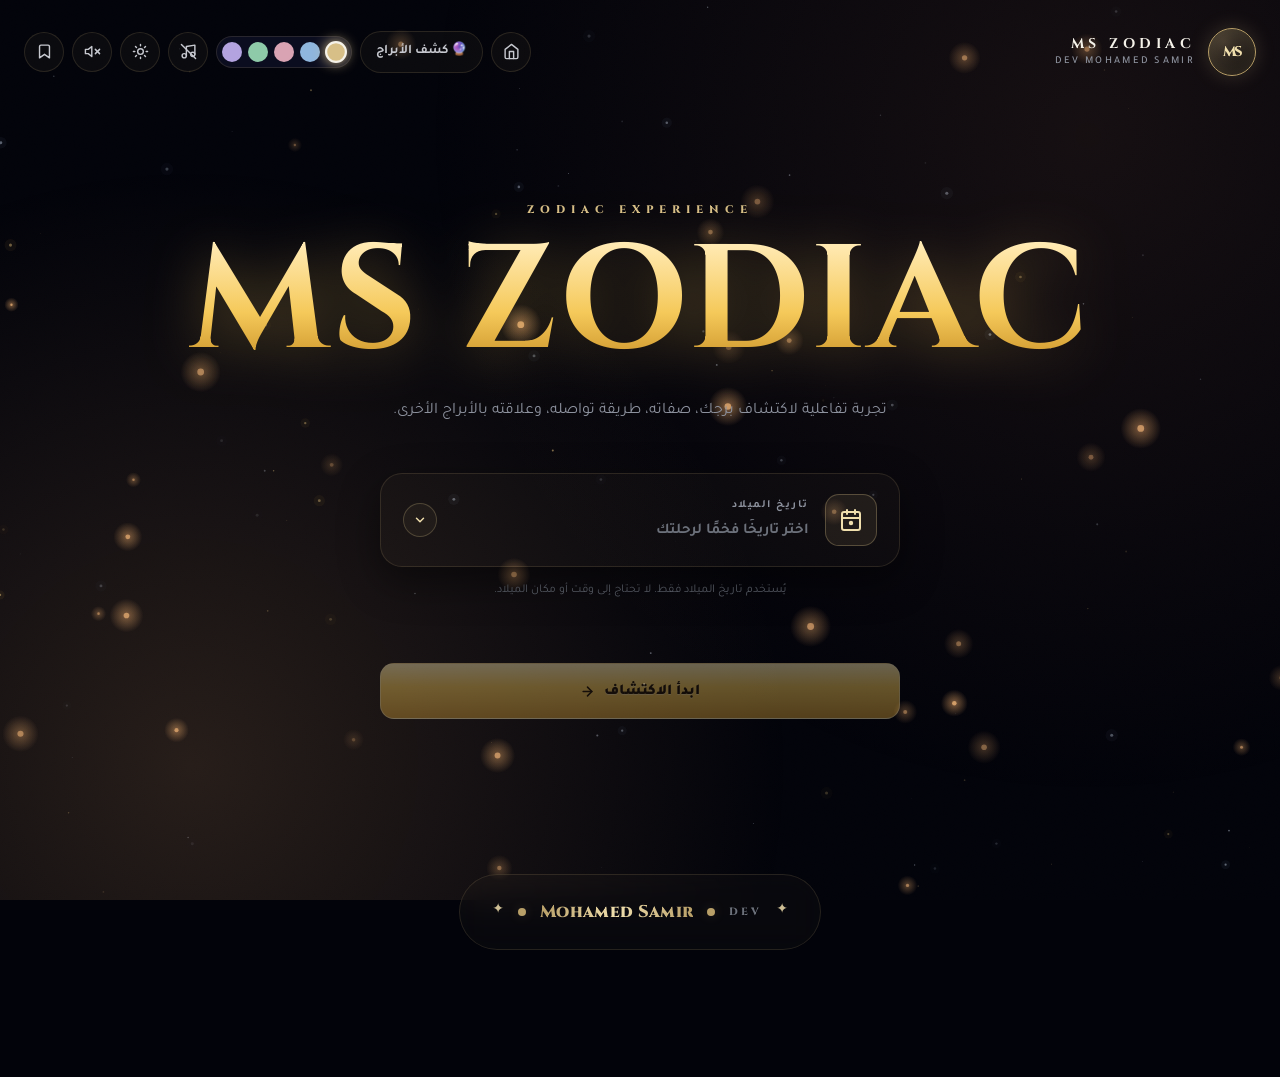
==== index.html @ 441d81b7 "Rename MS_Zodiac_updated.html to index.html" ====
<!DOCTYPE html>
<html lang="ar" dir="rtl" data-theme="dark" data-accent="gold" data-element="النار">
<head>
<meta charset="UTF-8">
<meta name="viewport" content="width=device-width, initial-scale=1.0, viewport-fit=cover">
<meta name="theme-color" content="#07080b">
<title>MS Zodiac</title>
<link rel="icon" href="data:image/svg+xml,<svg xmlns='http://www.w3.org/2000/svg' viewBox='0 0 100 100'><text y='.9em' font-size='90'>♈</text></svg>">
<link rel="preconnect" href="https://fonts.googleapis.com">
<link rel="preconnect" href="https://fonts.gstatic.com" crossorigin>
<link href="https://fonts.googleapis.com/css2?family=Cinzel:wght@400;500;600;700;800;900&family=Tajawal:wght@300;400;500;700;800;900&display=swap" rel="stylesheet">
<style>
:root{--ease:cubic-bezier(.22,.85,.2,1);--radius-md:22px;--radius-lg:36px;--fast:.3s var(--ease);--font:'Tajawal',system-ui,-apple-system,BlinkMacSystemFont,"Segoe UI","Noto Sans Arabic",Tahoma,Arial,sans-serif;--font-en:'Cinzel',Georgia,serif}
:root[data-accent="gold"]{--accent:#d7bf87;--accent-2:#f0dfad;--accent-3:#b89f68;--accent-rgb:215,191,135}
:root[data-accent="blue"]{--accent:#8fb6dd;--accent-2:#c5def3;--accent-3:#6b93ba;--accent-rgb:143,182,221}
:root[data-accent="rose"]{--accent:#d9a3b3;--accent-2:#f3cdd7;--accent-3:#b5798a;--accent-rgb:217,163,179}
:root[data-accent="emerald"]{--accent:#8ecaa9;--accent-2:#c5e7d6;--accent-3:#68a286;--accent-rgb:142,202,169}
:root[data-accent="violet"]{--accent:#b3a3e0;--accent-2:#d6cbf2;--accent-3:#8a79b8;--accent-rgb:179,163,224}
:root[data-theme="dark"]{--bg:#02030a;--panel:rgba(11,13,31,.72);--panel-solid:#0b0d1f;--panel-2:#151820;--panel-3:rgba(12,14,18,.75);--line:rgba(215,191,135,.14);--line-2:rgba(215,191,135,.28);--text:#f5f2e9;--text-2:#c6c8cf;--muted:#8e939f;--muted-2:#6c717b;--muted-3:#5f646e;--danger:#d88c8c;--ok:#9ec6a8;--glow:rgba(var(--accent-rgb),.2);--shadow-lg:0 30px 90px rgba(0,0,0,.55);--shadow-md:0 14px 40px rgba(0,0,0,.45);--star-op:.65;--particle-op:1;--orb-bg:radial-gradient(circle at 38% 32%,#2f3037,#181a1f 52%,#0d0e11 78%);--cal-bg:rgba(11,13,31,.98);--bg-tint:rgba(var(--accent-rgb),.05);--bg-tint-2:rgba(var(--accent-rgb),.09);--glass-bg:rgba(215,191,135,.03);--noise:.04}
:root[data-theme="light"]{--bg:#faf7f0;--panel:rgba(255,255,255,.72);--panel-solid:#ffffff;--panel-2:#fbf8f1;--panel-3:rgba(253,251,247,.72);--line:rgba(140,105,55,.14);--line-2:rgba(140,105,55,.26);--text:#2a2418;--text-2:#463e2e;--muted:#756b58;--muted-2:#948a76;--muted-3:#b0a792;--danger:#a83c3e;--ok:#2d6f4a;--glow:rgba(var(--accent-rgb),.30);--shadow-lg:0 24px 70px rgba(120,90,45,.14);--shadow-md:0 12px 34px rgba(120,90,45,.10);--star-op:.22;--particle-op:.42;--orb-bg:radial-gradient(circle at 38% 32%,#ffffff,#f9f4e8 55%,#ebe4d2 85%);--cal-bg:rgba(255,255,255,.99);--bg-tint:rgba(var(--accent-rgb),.09);--bg-tint-2:rgba(var(--accent-rgb),.16);--glass-bg:rgba(255,255,255,.55);--noise:.02}
:root[data-element="النار"]{--el-accent:#e8a86a;--el-soft:rgba(232,168,106,.16);--el-rgb:232,168,106}
:root[data-element="الأرض"]{--el-accent:#9dbf94;--el-soft:rgba(157,191,148,.16);--el-rgb:157,191,148}
:root[data-element="الهواء"]{--el-accent:#9dc4e0;--el-soft:rgba(157,196,224,.16);--el-rgb:157,196,224}
:root[data-element="الماء"]{--el-accent:#88b6c9;--el-soft:rgba(136,182,201,.16);--el-rgb:136,182,201}
:root[data-theme="light"][data-element="النار"]{--el-accent:#d97f3d;--el-soft:rgba(217,127,61,.15)}
:root[data-theme="light"][data-element="الأرض"]{--el-accent:#5f8a52;--el-soft:rgba(95,138,82,.15)}
:root[data-theme="light"][data-element="الهواء"]{--el-accent:#4d7fa8;--el-soft:rgba(77,127,168,.15)}
:root[data-theme="light"][data-element="الماء"]{--el-accent:#4a7f95;--el-soft:rgba(74,127,149,.15)}
*{box-sizing:border-box}
html{scroll-behavior:smooth;-webkit-text-size-adjust:100%}
body{margin:0;min-height:100vh;color:var(--text);background:var(--bg);font-family:var(--font);overflow-x:hidden;line-height:1.55;-webkit-font-smoothing:antialiased;padding:env(safe-area-inset-top) env(safe-area-inset-right) env(safe-area-inset-bottom) env(safe-area-inset-left)}
body::after{content:"";position:fixed;inset:0;pointer-events:none;z-index:0;opacity:var(--noise);background-image:url("data:image/svg+xml;utf8,<svg xmlns='http://www.w3.org/2000/svg' width='200' height='200'><filter id='n'><feTurbulence type='fractalNoise' baseFrequency='.9' numOctaves='2' stitchTiles='stitch'/></filter><rect width='100%25' height='100%25' filter='url(%23n)' opacity='.9'/></svg>");mix-blend-mode:overlay}
button,input{font:inherit;color:inherit}
button{cursor:pointer;border:0;background:none;padding:0}
button:focus-visible,input:focus-visible{outline:2px solid var(--accent-3);outline-offset:3px;border-radius:6px}
::selection{background:rgba(var(--accent-rgb),.28)}
::-webkit-scrollbar{width:10px;height:10px}
::-webkit-scrollbar-thumb{background:linear-gradient(180deg,var(--accent-3),var(--accent));border-radius:99px;border:2px solid transparent;background-clip:content-box}
#stars,#element-bg{position:fixed;inset:0;pointer-events:none;z-index:0}
#stars{opacity:var(--star-op);transition:opacity .5s}
#element-bg{opacity:var(--particle-op);transition:opacity .6s}
.element-aura{position:fixed;inset:0;pointer-events:none;z-index:0;opacity:0;transition:opacity 1s var(--ease)}
.element-aura.active{opacity:1}
.element-aura[data-el="النار"]{background:radial-gradient(circle at 15% 85%,rgba(232,168,106,.16),transparent 45%),radial-gradient(circle at 85% 15%,rgba(199,125,82,.10),transparent 50%)}
.element-aura[data-el="الأرض"]{background:radial-gradient(circle at 20% 80%,rgba(157,191,148,.14),transparent 45%),radial-gradient(circle at 80% 20%,rgba(107,143,94,.10),transparent 50%)}
.element-aura[data-el="الهواء"]{background:radial-gradient(circle at 15% 20%,rgba(157,196,224,.14),transparent 45%),radial-gradient(circle at 85% 80%,rgba(107,147,186,.10),transparent 50%)}
.element-aura[data-el="الماء"]{background:radial-gradient(circle at 50% 90%,rgba(136,182,201,.14),transparent 50%),radial-gradient(circle at 50% 10%,rgba(90,127,149,.10),transparent 50%)}
.app{position:relative;z-index:1;max-width:1360px;margin:auto;padding:22px 24px 60px}
.topbar{display:flex;align-items:center;justify-content:space-between;gap:16px;padding:6px 0;flex-wrap:wrap}
.brand{display:flex;align-items:center;gap:13px;user-select:none}
.logo{position:relative;width:48px;height:48px;border:1.5px solid var(--accent-3);border-radius:50%;display:grid;place-items:center;overflow:hidden;background:radial-gradient(circle at 32% 28%,rgba(var(--accent-rgb),.25),rgba(0,0,0,.55));box-shadow:inset 0 0 18px var(--glow),0 0 20px var(--glow)}
.logo::after{content:"";position:absolute;inset:-50%;background:linear-gradient(115deg,transparent 40%,rgba(255,255,255,.85) 49%,transparent 58%);transform:translateX(-90%);animation:shine 4s linear infinite}
.logo span{position:relative;z-index:2;font-weight:800;letter-spacing:-.16em;font-size:14px;color:var(--accent-3);font-family:var(--font-en)}
:root[data-theme="dark"] .logo span{color:var(--accent-2)}
@keyframes shine{to{transform:translateX(90%)}}
.brand-copy{display:flex;flex-direction:column;line-height:1.1}
.brand-name{font-family:var(--font-en);font-weight:700;letter-spacing:.32em;font-size:14px;color:var(--text)}
.brand-maker{font-size:10.5px;color:var(--muted);margin-top:5px;letter-spacing:.22em;font-weight:500;text-transform:uppercase}
.top-actions{display:flex;align-items:center;gap:8px;flex-wrap:wrap}
.icon-btn{width:40px;height:40px;border-radius:50%;display:inline-grid;place-items:center;border:1px solid var(--line);background:rgba(var(--accent-rgb),.04);color:var(--text-2);transition:var(--fast);position:relative}
.icon-btn:hover{border-color:var(--line-2);transform:translateY(-1px);background:var(--bg-tint);color:var(--text);box-shadow:0 0 16px var(--glow)}
.icon-btn[hidden]{display:none}
.icon-btn.active{color:var(--accent-3);border-color:var(--accent-3);background:var(--bg-tint-2)}
:root[data-theme="dark"] .icon-btn.active{color:var(--accent-2);border-color:var(--accent)}
.icon-btn.music-playing{animation:musicBtnPulse 2s ease-in-out infinite}
@keyframes musicBtnPulse{0%,100%{box-shadow:0 0 0 0 var(--glow)}50%{box-shadow:0 0 0 8px rgba(var(--accent-rgb),0)}}
.ghost-btn{border:1px solid var(--line);padding:10px 15px;border-radius:999px;color:var(--text-2);background:rgba(var(--accent-rgb),.04);transition:var(--fast);display:inline-flex;align-items:center;gap:8px;font-size:13px;font-weight:600}
.ghost-btn:hover{border-color:var(--line-2);transform:translateY(-1px);background:var(--bg-tint);color:var(--accent-2)}
.ghost-btn[hidden]{display:none}
.accent-picker{display:flex;gap:6px;padding:5px;border:1px solid var(--line);border-radius:999px;background:var(--panel-solid);align-items:center}
.accent-swatch{width:20px;height:20px;border-radius:50%;border:2px solid transparent;transition:var(--fast)}
.accent-swatch:hover{transform:scale(1.15)}
.accent-swatch.active{border-color:var(--text);transform:scale(1.1);box-shadow:0 0 12px currentColor}
.accent-swatch[data-accent-value="gold"]{background:#d7bf87;color:#d7bf87}
.accent-swatch[data-accent-value="blue"]{background:#8fb6dd;color:#8fb6dd}
.accent-swatch[data-accent-value="rose"]{background:#d9a3b3;color:#d9a3b3}
.accent-swatch[data-accent-value="emerald"]{background:#8ecaa9;color:#8ecaa9}
.accent-swatch[data-accent-value="violet"]{background:#b3a3e0;color:#b3a3e0}
.view{display:none}
.view.active{display:block;animation:viewIn .5s var(--ease) both}
@keyframes viewIn{from{opacity:0;transform:translateY(10px)}to{opacity:1;transform:none}}
.hero{min-height:calc(100vh - 160px);display:grid;place-items:center;padding:56px 0 40px}
.hero-inner{width:min(940px,100%);text-align:center}
.eyebrow{color:var(--accent-3);font-size:11px;letter-spacing:.55em;text-transform:uppercase;margin-bottom:22px;opacity:0;animation:fadeUp .7s var(--ease) .1s both;font-weight:800;font-family:var(--font-en)}
:root[data-theme="dark"] .eyebrow{color:var(--accent)}
.hero h1{font-size:clamp(54px,11.5vw,168px);line-height:.86;letter-spacing:.02em;margin:0;font-weight:700;opacity:0;animation:fadeUp .9s var(--ease) .2s both;font-family:var(--font-en)}
.hero h1 span{background:linear-gradient(180deg,#fff8d8 0%,#ffe9b0 22%,#f5c95a 55%,#c99127 82%,#8a5f1c 100%);-webkit-background-clip:text;background-clip:text;color:transparent;filter:drop-shadow(0 6px 28px rgba(245,201,90,.35))}
.hero-sub{max-width:640px;margin:30px auto 0;color:var(--muted);font-size:16px;line-height:1.9;opacity:0;animation:fadeUp .9s var(--ease) .35s both}
@keyframes fadeUp{from{opacity:0;transform:translateY(16px)}to{opacity:1;transform:none}}
.birth-zone{margin:46px auto 0;display:flex;flex-direction:column;align-items:center;gap:14px;opacity:0;animation:fadeUp .9s var(--ease) .5s both;width:min(520px,100%)}
.dp-wrap{position:relative;width:100%;z-index:auto}
.dp-field{width:100%;padding:20px 22px;border-radius:var(--radius-md);border:1px solid var(--line);background:var(--glass-bg);backdrop-filter:blur(16px);-webkit-backdrop-filter:blur(16px);box-shadow:var(--shadow-md);transition:var(--fast);cursor:pointer;display:flex;align-items:center;gap:16px;user-select:none}
.dp-field:hover{border-color:var(--line-2);transform:translateY(-2px);box-shadow:var(--shadow-lg),0 0 22px var(--glow)}
.dp-field.filled{border-color:rgba(var(--accent-rgb),.5)}
.dp-field.open{border-color:var(--accent-3);box-shadow:0 20px 60px var(--glow)}
.dp-icon{width:52px;height:52px;flex-shrink:0;border-radius:14px;background:var(--bg-tint-2);border:1px solid rgba(var(--accent-rgb),.3);display:grid;place-items:center;color:var(--accent-3)}
:root[data-theme="dark"] .dp-icon{color:var(--accent-2)}
.dp-icon svg{width:24px;height:24px}
.dp-copy{flex:1;min-width:0;text-align:right}
.dp-label{font-size:11px;color:var(--muted);letter-spacing:.14em;text-transform:uppercase;margin-bottom:5px;font-weight:700}
.dp-value{font-size:17px;font-weight:800;color:var(--text);white-space:nowrap;overflow:hidden;text-overflow:ellipsis}
.dp-value.placeholder{color:var(--muted-2);font-weight:600;font-size:15px}
.dp-chevron{width:34px;height:34px;border-radius:50%;flex-shrink:0;display:grid;place-items:center;color:var(--accent-3);background:var(--bg-tint);border:1px solid rgba(var(--accent-rgb),.25);transition:transform .3s var(--ease)}
:root[data-theme="dark"] .dp-chevron{color:var(--accent-2)}
.dp-field.open .dp-chevron{transform:rotate(180deg)}
.dp-panel{position:absolute;top:calc(100% + 12px);right:0;left:0;background:var(--cal-bg);border:1px solid var(--line-2);border-radius:var(--radius-md);box-shadow:0 40px 100px rgba(0,0,0,.55),0 0 40px var(--glow);padding:22px;opacity:0;pointer-events:none;transform:translateY(-8px) scale(.98);transition:opacity .3s var(--ease),transform .3s var(--ease);backdrop-filter:blur(14px);z-index:2000;max-height:70vh;overflow-y:auto}
.dp-panel.open{opacity:1;pointer-events:auto;transform:translateY(0) scale(1)}
.dp-header{display:flex;align-items:center;justify-content:space-between;gap:12px;padding-bottom:14px;border-bottom:1px solid var(--line);margin-bottom:14px}
.dp-nav{width:38px;height:38px;border-radius:50%;border:1px solid var(--line);background:var(--panel-solid);color:var(--text-2);display:grid;place-items:center;transition:var(--fast)}
.dp-nav:hover:not(:disabled){border-color:var(--accent-3);color:var(--accent-3);background:var(--bg-tint);transform:scale(1.06)}
.dp-nav:disabled{opacity:.3;cursor:not-allowed}
.dp-title{flex:1;text-align:center;cursor:pointer}
.dp-month{font-size:17px;font-weight:850;color:var(--text)}
.dp-year{font-size:11px;color:var(--muted);letter-spacing:.18em;margin-top:3px;font-variant-numeric:tabular-nums;font-family:var(--font-en)}
.dp-weekdays{display:grid;grid-template-columns:repeat(7,1fr);gap:4px;margin-bottom:6px}
.dp-weekday{text-align:center;font-size:11px;color:var(--muted);font-weight:700;padding:8px 0}
.dp-days{display:grid;grid-template-columns:repeat(7,1fr);gap:4px;max-height:280px;overflow-y:auto;padding:2px 0}
.dp-day{aspect-ratio:1;border-radius:10px;border:1px solid transparent;background:transparent;color:var(--text-2);font-size:14px;font-weight:600;display:grid;place-items:center;transition:var(--fast);position:relative;font-variant-numeric:tabular-nums}
.dp-day:hover:not(.empty):not(.disabled){background:var(--bg-tint-2);border-color:rgba(var(--accent-rgb),.4);color:var(--accent-3)}
.dp-day.empty{pointer-events:none;color:transparent}
.dp-day.disabled{opacity:.25;cursor:not-allowed;color:var(--muted-3)}
.dp-day.today{color:var(--accent-3);font-weight:850}
.dp-day.today::after{content:"";position:absolute;bottom:6px;left:50%;transform:translateX(-50%);width:4px;height:4px;border-radius:50%;background:var(--accent-3);box-shadow:0 0 8px var(--accent-3)}
.dp-day.selected{background:linear-gradient(180deg,var(--accent),var(--accent-3));color:#fff;font-weight:850;border-color:var(--accent-3);box-shadow:0 8px 20px var(--glow);transform:scale(1.05)}
:root[data-theme="dark"] .dp-day.selected{background:linear-gradient(180deg,var(--accent-2),var(--accent));color:#1a160a}
.dp-mini-grid{display:grid;grid-template-columns:repeat(3,1fr);gap:6px;max-height:280px;overflow-y:auto;padding:4px 0}
.dp-mini-item{padding:14px 8px;border-radius:10px;border:1px solid var(--line);background:var(--panel-solid);color:var(--text-2);font-size:13px;font-weight:700;transition:var(--fast);text-align:center}
.dp-mini-item:hover{border-color:var(--accent-3);color:var(--accent-3);background:var(--bg-tint)}
.dp-mini-item.active{background:linear-gradient(180deg,var(--accent),var(--accent-3));color:#fff;border-color:var(--accent-3)}
:root[data-theme="dark"] .dp-mini-item.active{background:linear-gradient(180deg,var(--accent-2),var(--accent));color:#1a160a}
.dp-footer{display:flex;gap:8px;padding-top:14px;border-top:1px solid var(--line);margin-top:14px;flex-wrap:wrap;align-items:center}
.dp-quick{padding:10px 14px;border-radius:10px;border:1px solid var(--line);background:var(--panel-solid);color:var(--text-2);font-size:12px;font-weight:700;transition:var(--fast);display:inline-flex;align-items:center;gap:6px}
.dp-quick:hover{border-color:var(--accent-3);color:var(--accent-3);background:var(--bg-tint)}
.dp-confirm{margin-right:auto;padding:10px 22px;border-radius:10px;background:linear-gradient(180deg,var(--accent),var(--accent-3));color:#fff;font-weight:850;font-size:13px;border:1px solid var(--accent-3);transition:var(--fast)}
:root[data-theme="dark"] .dp-confirm{background:linear-gradient(180deg,var(--accent-2),var(--accent));color:#1a160a}
.dp-confirm:hover:not(:disabled){transform:translateY(-1px);box-shadow:0 10px 24px var(--glow)}
.dp-confirm:disabled{opacity:.4;cursor:not-allowed;transform:none}
.helper{color:var(--muted-3);font-size:12px;text-align:center}
.error{min-height:20px;color:var(--danger);font-size:12.5px;font-weight:600;text-align:center}
.error:empty{opacity:0}
.start-btn-wrap{margin-top:16px;width:100%}
.start-btn{width:100%;min-height:56px;padding:0 26px;border-radius:14px;border:1.5px solid rgba(255,240,190,.6);background:linear-gradient(180deg,#ffeeb6 0%,#f5c95a 42%,#cf9a36 100%);color:#241603;font-weight:850;font-size:15px;transition:var(--fast);box-shadow:0 12px 30px var(--glow),inset 0 1px 0 rgba(255,255,255,.5);display:inline-flex;align-items:center;justify-content:center;gap:9px;position:relative;overflow:hidden;text-shadow:0 1px 0 rgba(255,255,255,.35)}
.start-btn::before{content:"";position:absolute;inset:0;background:linear-gradient(90deg,transparent 0%,rgba(255,255,255,.6) 50%,transparent 100%);transform:translateX(-130%);transition:transform .9s ease}
.start-btn:hover:not(:disabled)::before{transform:translateX(130%)}
.start-btn:hover:not(:disabled){transform:translateY(-2px);box-shadow:0 20px 44px var(--glow),inset 0 1px 0 rgba(255,255,255,.6)}
.start-btn:disabled{opacity:.4;cursor:not-allowed;transform:none;box-shadow:none}
.discover{padding:44px 0 24px}
.discover-shell{position:relative;overflow:hidden;border:1px solid var(--line);border-radius:var(--radius-lg);background:var(--panel);backdrop-filter:blur(16px);-webkit-backdrop-filter:blur(16px);box-shadow:var(--shadow-lg)}
.discover-shell::before{content:"";position:absolute;inset:0;background:radial-gradient(circle at 50% 40%,var(--el-soft,var(--glow)),transparent 55%);opacity:0;transition:opacity 1s;pointer-events:none}
.discover-shell.revealed::before{opacity:1}
.discover-top{display:flex;justify-content:space-between;align-items:flex-start;gap:20px;padding:24px 28px;border-bottom:1px solid var(--line);position:relative;z-index:2}
.kicker{font-size:11px;color:var(--muted);letter-spacing:.2em;text-transform:uppercase;font-weight:700;font-family:var(--font-en)}
.discover-date{font-size:13.5px;color:var(--text-2);margin-top:7px;font-weight:600}
.progress-wrap{text-align:left}
.progress{width:160px;height:4px;background:var(--line);border-radius:999px;overflow:hidden;margin-top:10px;position:relative}
.progress span{display:block;width:0;height:100%;background:linear-gradient(90deg,var(--accent-3),var(--accent-2));transition:width .9s var(--ease);border-radius:inherit;box-shadow:0 0 10px var(--accent-2);position:relative;overflow:hidden}
.progress-label{font-size:10.5px;color:var(--muted-2);margin-top:6px;letter-spacing:.05em;font-variant-numeric:tabular-nums;font-family:var(--font-en)}
.reveal-stage{--radius:clamp(120px,20vw,255px);min-height:600px;display:grid;place-items:center;position:relative;padding:56px 22px 68px;isolation:isolate}
.ring{position:absolute;width:min(540px,72vw);aspect-ratio:1;border-radius:50%;border:1px solid var(--line);pointer-events:none}
.ring::before,.ring::after{content:"";position:absolute;inset:8%;border-radius:50%;border:1px solid rgba(var(--el-rgb),.13)}
.ring::after{inset:28%;border-color:rgba(var(--el-rgb),.09)}
.ring-a{animation:slowspin 20s linear infinite}
.ring-b{width:min(400px,58vw);animation:slowspin 15s linear infinite reverse;opacity:.7}
@keyframes slowspin{to{transform:rotate(360deg)}}
.orbit-signs{position:absolute;inset:0;z-index:4;pointer-events:none}
.orbit-sign-btn{position:absolute;left:50%;top:50%;width:50px;height:50px;border-radius:50%;border:1px solid var(--line-2);background:var(--panel-solid);color:var(--accent-3);display:grid;place-items:center;font-size:20px;pointer-events:auto;transition:transform .5s var(--ease),border-color .3s,background .3s,box-shadow .3s,opacity .5s;box-shadow:var(--shadow-md);opacity:0;transform:translate(-50%,-50%) translate(calc(cos(var(--angle)) * var(--radius)),calc(sin(var(--angle)) * var(--radius)));font-family:var(--font-en);cursor:pointer}
@supports not (width: calc(cos(45deg) * 1px)){.orbit-sign-btn{transform:translate(-50%,-50%) translate(calc(var(--tx) * var(--radius)),calc(var(--ty) * var(--radius)))}}
.reveal-stage.play .orbit-sign-btn{opacity:1}
.orbit-sign-btn:hover{border-color:var(--accent-3);background:var(--panel-2);box-shadow:0 12px 28px var(--glow),0 0 20px var(--glow);z-index:6;transform:translate(-50%,-50%) translate(calc(cos(var(--angle)) * var(--radius)),calc(sin(var(--angle)) * var(--radius))) scale(1.12)}
.orb{width:220px;aspect-ratio:1;border-radius:50%;position:relative;z-index:3;display:grid;place-items:center;background:radial-gradient(circle at 32% 26%,#fff8d4 0%,#ffe08a 8%,#f5c95a 22%,#d4941f 46%,#7a4c0e 72%,#2a1704 92%,#150a02 100%);border:1px solid var(--el-accent,var(--accent));box-shadow:inset -22px -28px 60px rgba(0,0,0,.78),inset 14px 18px 50px rgba(255,225,150,.42),inset 0 0 20px rgba(255,240,200,.35),0 0 45px rgba(255,205,90,.6),0 0 100px rgba(255,165,50,.42),0 0 180px rgba(255,125,20,.24);animation:orbBreath 5s ease-in-out infinite}
:root[data-theme="light"] .orb{background:var(--orb-bg);box-shadow:inset 0 0 60px var(--glow),0 40px 90px rgba(0,0,0,.1),0 0 60px var(--glow)}
@keyframes orbBreath{0%,100%{filter:brightness(1)}50%{filter:brightness(1.14)}}
.orb::before{content:"";position:absolute;inset:-30%;border-radius:50%;background:radial-gradient(circle,var(--el-soft,var(--glow)),transparent 60%);opacity:.7;z-index:-1;animation:pulseGlow 5s ease-in-out infinite}
.orb::after{content:"";position:absolute;inset:12%;border-radius:50%;border:1px solid rgba(255,235,180,.22);box-shadow:inset 0 0 30px rgba(255,220,140,.25);pointer-events:none}
@keyframes pulseGlow{0%,100%{transform:scale(1);opacity:.5}50%{transform:scale(1.08);opacity:.85}}
.orb-symbol{font-size:80px;line-height:1;transform:translateY(-8px);color:#fffbe8;text-shadow:0 0 16px rgba(255,240,190,1),0 0 34px rgba(255,205,90,.9),0 0 70px rgba(255,155,25,.65),0 0 120px rgba(255,120,20,.4);font-family:var(--font-en);font-weight:400;animation:symbolFloat 7s ease-in-out infinite}
:root[data-theme="light"] .orb-symbol{color:var(--el-accent,var(--accent));text-shadow:0 0 34px var(--el-soft,var(--glow))}
@keyframes symbolFloat{0%,100%{transform:translateY(-8px)}50%{transform:translateY(-13px)}}
.orb-meta{position:absolute;bottom:26px;text-align:center;width:100%}
.orb-name{font-size:22px;font-weight:850;color:#fffbe8;text-shadow:0 0 18px rgba(255,205,90,.85),0 2px 4px rgba(0,0,0,.6)}
:root[data-theme="light"] .orb-name{color:var(--text);text-shadow:none}
.orb-range{font-size:10.5px;color:rgba(255,235,190,.9);margin-top:4px;text-shadow:0 1px 3px rgba(0,0,0,.6)}
:root[data-theme="light"] .orb-range{color:var(--muted);text-shadow:none}
.reveal-copy{position:absolute;bottom:24px;text-align:center;color:var(--muted-2);font-size:12px;display:flex;align-items:center;gap:8px}
.reveal-copy::before,.reveal-copy::after{content:"";width:26px;height:1px;background:linear-gradient(90deg,transparent,var(--line-2))}
.reveal-copy::after{background:linear-gradient(90deg,var(--line-2),transparent)}
.reveal-stage.play .orb{animation:orbIn 1s var(--ease) both,orbBreath 5s ease-in-out 1s infinite}
@keyframes orbIn{0%{transform:scale(.5) rotate(-20deg);opacity:0;filter:blur(12px)}60%{filter:blur(0)}100%{transform:scale(1) rotate(0);opacity:1}}
.confetti{position:fixed;inset:0;pointer-events:none;z-index:150}
.wheel-section{margin-top:18px;border:1px solid var(--line);border-radius:var(--radius-lg);background:var(--panel);backdrop-filter:blur(20px);-webkit-backdrop-filter:blur(20px);padding:36px 32px;position:relative;overflow:hidden}
.wheel-section::before{content:"";position:absolute;inset:0;background:radial-gradient(circle at 50% 50%,var(--el-soft,var(--glow)),transparent 60%);opacity:.5;pointer-events:none}
.wheel-header{display:flex;justify-content:space-between;align-items:flex-end;gap:16px;flex-wrap:wrap;margin-bottom:24px;position:relative;z-index:2}
.wheel-layout{display:grid;grid-template-columns:minmax(0,1fr) minmax(0,1fr);gap:36px;align-items:center;position:relative;z-index:2}
.wheel-svg-wrap{position:relative;width:100%;max-width:560px;margin:auto}
.zodiac-wheel{width:100%;height:auto;overflow:visible;display:block;filter:drop-shadow(0 20px 60px rgba(0,0,0,.4))}
:root[data-theme="light"] .zodiac-wheel{filter:drop-shadow(0 20px 60px rgba(120,90,45,.15))}
.zodiac-wheel .ring-bg{fill:none;stroke:var(--line);stroke-width:1}
.zodiac-wheel .ring-thin{fill:none;stroke:var(--line-2);stroke-width:.6}
.zodiac-wheel .ring-accent{fill:none;stroke:rgba(var(--accent-rgb),.35);stroke-width:1.5;stroke-dasharray:2 4}
.zodiac-wheel .el-arc{stroke-width:4;fill:none;stroke-linecap:round;opacity:.9}
.zodiac-wheel .el-arc.fire{stroke:#e8a86a}
.zodiac-wheel .el-arc.earth{stroke:#9dbf94}
.zodiac-wheel .el-arc.air{stroke:#9dc4e0}
.zodiac-wheel .el-arc.water{stroke:#88b6c9}
.zodiac-wheel .sign-node{cursor:pointer;transition:transform .3s var(--ease)}
.zodiac-wheel .sign-node:hover{transform:scale(1.15);transform-box:fill-box;transform-origin:center}
.zodiac-wheel .sign-circle{fill:var(--panel-solid);stroke:var(--line-2);stroke-width:1.5;transition:all .3s var(--ease)}
.zodiac-wheel .sign-node.active .sign-circle{fill:var(--bg-tint-2);stroke:var(--accent-3);stroke-width:2.5;filter:drop-shadow(0 0 8px var(--glow))}
.zodiac-wheel .sign-symbol{font-size:20px;text-anchor:middle;dominant-baseline:central;fill:var(--text);font-weight:600;pointer-events:none;font-family:var(--font-en)}
.zodiac-wheel .sign-name-small{font-size:9px;text-anchor:middle;fill:var(--muted);font-weight:700;pointer-events:none}
.zodiac-wheel .aspect-line{stroke-width:1.5;fill:none;stroke-linecap:round;transition:all .5s var(--ease);pointer-events:none}
.zodiac-wheel .aspect-line.strong{stroke:#f0dfad;stroke-width:2.5;opacity:.85;filter:drop-shadow(0 0 4px rgba(240,223,173,.6))}
.zodiac-wheel .aspect-line.medium{stroke:#9ec6a8;stroke-width:1.8;opacity:.7}
.zodiac-wheel .aspect-line.weak{stroke:#6c717b;stroke-width:1;opacity:.4;stroke-dasharray:3 3}
.zodiac-wheel .aspect-line.tension{stroke:#d88c8c;stroke-width:1.2;opacity:.5;stroke-dasharray:4 4}
.zodiac-wheel .center-symbol{font-size:64px;text-anchor:middle;dominant-baseline:central;fill:var(--el-accent,var(--accent));font-weight:600;font-family:var(--font-en);filter:drop-shadow(0 0 20px var(--el-soft,var(--glow)))}
.zodiac-wheel .center-name{font-size:16px;text-anchor:middle;fill:var(--text);font-weight:850}
.zodiac-wheel .center-range{font-size:10px;text-anchor:middle;fill:var(--muted)}
.wheel-info{padding:22px;border:1px solid var(--line);border-radius:18px;background:var(--panel-3);backdrop-filter:blur(12px);position:relative;overflow:hidden}
.wheel-info .wi-symbol{font-size:52px;color:var(--el-accent,var(--accent));line-height:1;margin-bottom:10px;font-family:var(--font-en);filter:drop-shadow(0 0 20px var(--el-soft,var(--glow)))}
.wheel-info h3{margin:0 0 6px;font-size:22px;font-weight:850;letter-spacing:-.02em}
.wheel-info .wi-range{font-size:12px;color:var(--muted);margin-bottom:14px}
.wheel-info p{margin:0;font-size:13.5px;color:var(--muted);line-height:1.9}
.wheel-info .wi-tags{display:flex;gap:6px;flex-wrap:wrap;margin-top:14px}
.wheel-info .wi-tag{font-size:10.5px;padding:4px 10px;border:1px solid var(--line);border-radius:999px;background:rgba(var(--accent-rgb),.04);color:var(--text-2);font-weight:700}
.wheel-aspects{display:grid;grid-template-columns:repeat(2,1fr);gap:6px;margin-top:12px}
.wheel-aspect-row{display:flex;justify-content:space-between;gap:8px;font-size:12px;padding:8px 12px;border:1px solid var(--line);border-radius:10px;background:rgba(var(--accent-rgb),.04);font-weight:700}
.wheel-aspect-row .as-name{color:var(--text-2)}
.wheel-aspect-row .as-score{font-weight:850;font-variant-numeric:tabular-nums;font-family:var(--font-en)}
.profile{padding:10px 0 0}
.profile-head{display:grid;grid-template-columns:1.05fr .95fr;gap:18px;align-items:stretch}
.identity,.snapshot,.radar-card,.mbti-card,.energy-card,.music-card{border:1px solid var(--line);border-radius:var(--radius-lg);background:var(--panel);backdrop-filter:blur(16px);-webkit-backdrop-filter:blur(16px);padding:30px}
.identity{min-height:300px;display:flex;flex-direction:column;justify-content:space-between;position:relative;overflow:hidden}
.identity::before{content:"";position:absolute;top:-40%;right:-20%;width:60%;aspect-ratio:1;border-radius:50%;background:radial-gradient(circle,var(--el-soft,var(--glow)),transparent 70%);pointer-events:none;opacity:.8}
.identity-top{display:flex;align-items:flex-start;justify-content:space-between;gap:16px;position:relative;z-index:1}
.sign-symbol{font-size:82px;line-height:.85;font-weight:400;color:var(--el-accent,var(--accent));text-shadow:0 0 40px var(--el-soft,var(--glow));font-family:var(--font-en);filter:drop-shadow(0 0 24px var(--el-soft,var(--glow)))}
.sign-index{font-size:11px;letter-spacing:.24em;color:var(--muted);font-variant-numeric:tabular-nums;font-family:var(--font-en)}
.identity h2{font-size:clamp(46px,7.2vw,92px);line-height:.88;letter-spacing:-.06em;margin:10px 0 0;font-weight:850}
.identity-range{color:var(--muted);margin-top:14px;font-size:14px}
.tags{display:flex;flex-wrap:wrap;gap:8px;margin-top:22px}
.tag{font-size:11px;color:var(--text-2);border:1px solid var(--line);padding:8px 11px;border-radius:999px;background:rgba(var(--accent-rgb),.04);display:inline-flex;align-items:center;gap:6px;font-weight:600}
.snapshot{display:grid;grid-template-columns:1fr 1fr;gap:1px;background:var(--line);padding:1px;overflow:hidden;backdrop-filter:blur(16px)}
.stat{background:var(--panel-solid);padding:24px;min-height:118px;display:flex;flex-direction:column;justify-content:center;transition:background var(--fast)}
.stat:hover{background:var(--panel-2)}
.stat-label{font-size:11px;color:var(--muted);margin-bottom:9px;letter-spacing:.06em;font-weight:700}
.stat-value{font-size:19px;font-weight:800;letter-spacing:-.02em}
.stat-value .stat-ico{display:inline-block;animation:iconPulse 3s ease-in-out infinite;margin-left:6px}
@keyframes iconPulse{0%,100%{transform:scale(1)}50%{transform:scale(1.15)}}
.music-card{margin-top:18px;display:grid;grid-template-columns:auto 1fr auto;gap:22px;align-items:center;background:linear-gradient(135deg,var(--bg-tint-2),var(--panel));position:relative;overflow:hidden}
.music-card::before{content:"";position:absolute;top:-50%;left:-20%;width:70%;aspect-ratio:1;border-radius:50%;background:radial-gradient(circle,var(--el-soft,var(--glow)),transparent 70%);opacity:.7;pointer-events:none}
.music-icon{width:64px;height:64px;border-radius:50%;background:linear-gradient(135deg,var(--el-accent,var(--accent)),var(--accent-3));display:grid;place-items:center;color:#fff;font-size:28px;box-shadow:0 8px 24px var(--glow);position:relative;z-index:1}
:root[data-theme="dark"] .music-icon{color:#1a160a}
.music-icon.playing{animation:musicPulse 1.5s ease-in-out infinite}
@keyframes musicPulse{0%,100%{transform:scale(1)}50%{transform:scale(1.06)}}
.music-info{position:relative;z-index:1}
.music-info h4{margin:0 0 6px;font-size:17px;font-weight:850}
.music-info p{margin:0;color:var(--muted);font-size:12.5px;line-height:1.7}
.music-meta{display:flex;gap:8px;margin-top:10px;flex-wrap:wrap}
.music-tag{font-size:10.5px;padding:4px 10px;border:1px solid var(--line);border-radius:999px;background:var(--panel-solid);color:var(--text-2);font-weight:700}
.music-controls{display:flex;gap:8px;position:relative;z-index:1;align-items:center}
.music-btn{width:52px;height:52px;border-radius:50%;background:var(--el-accent,var(--accent));color:#fff;border:1px solid var(--accent-3);display:grid;place-items:center;transition:var(--fast);box-shadow:0 6px 18px var(--glow)}
:root[data-theme="dark"] .music-btn{color:#1a160a}
.music-btn:hover{transform:translateY(-2px) scale(1.05)}
.music-eq{display:flex;gap:3px;align-items:flex-end;height:20px}
.music-eq span{width:3px;background:var(--el-accent,var(--accent));border-radius:2px;animation:eqBar 1s ease-in-out infinite}
.music-eq span:nth-child(1){animation-delay:0s;height:40%}
.music-eq span:nth-child(2){animation-delay:.15s;height:70%}
.music-eq span:nth-child(3){animation-delay:.3s;height:50%}
.music-eq span:nth-child(4){animation-delay:.45s;height:90%}
.music-eq span:nth-child(5){animation-delay:.6s;height:60%}
@keyframes eqBar{0%,100%{transform:scaleY(1)}50%{transform:scaleY(.4)}}
.mbti-card{margin-top:18px;display:grid;grid-template-columns:1fr 1fr;gap:22px}
.mbti-col h3{margin:0 0 14px;font-size:18px;font-weight:850}
.mbti-types{display:flex;gap:10px;flex-wrap:wrap;margin-bottom:18px}
.mbti-badge{padding:10px 16px;border:1px solid var(--accent-3);border-radius:12px;background:var(--bg-tint-2);color:var(--accent-3);font-weight:850;font-size:15px;letter-spacing:.04em;font-family:var(--font-en)}
:root[data-theme="dark"] .mbti-badge{border-color:var(--accent);color:var(--accent-2)}
.big5-row{display:flex;flex-direction:column;gap:10px}
.big5-item{display:flex;justify-content:space-between;align-items:center;gap:12px}
.big5-item .name{font-size:12.5px;color:var(--text-2);font-weight:600;min-width:100px}
.big5-bar{flex:1;height:8px;background:var(--line);border-radius:99px;overflow:hidden;position:relative}
.big5-bar span{display:block;width:0;height:100%;background:linear-gradient(90deg,var(--el-accent,var(--accent)),var(--accent-2));border-radius:inherit;transition:width 1.2s var(--ease);box-shadow:0 0 10px var(--glow);position:relative;overflow:hidden}
.big5-item .val{font-size:12px;color:var(--accent-3);font-weight:850;min-width:36px;text-align:left;font-variant-numeric:tabular-nums;font-family:var(--font-en)}
.big5-desc{font-size:11.5px;color:var(--muted-2);margin-top:12px;line-height:1.8}
.radar-card{margin-top:18px;display:grid;grid-template-columns:240px 1fr;gap:26px;align-items:center}
.radar-svg{width:100%;height:auto;overflow:visible}
.radar-svg .grid-line{fill:none;stroke:var(--line);stroke-width:1}
.radar-svg .axis{stroke:var(--line);stroke-width:1}
.radar-svg .poly{fill:var(--el-soft,var(--glow));stroke:var(--el-accent,var(--accent));stroke-width:2;stroke-linejoin:round;filter:drop-shadow(0 0 8px var(--glow))}
.radar-svg .dot{fill:var(--el-accent,var(--accent));filter:drop-shadow(0 0 4px var(--glow))}
.radar-svg .label{fill:var(--muted);font-size:9.5px;text-anchor:middle;font-weight:700}
.radar-info h3{margin:0 0 10px;font-size:20px;font-weight:850}
.radar-info p{margin:0 0 14px;color:var(--muted);font-size:13px;line-height:1.85}
.radar-legend{display:flex;flex-wrap:wrap;gap:8px}
.radar-legend span{font-size:11px;color:var(--text-2);padding:6px 10px;border:1px solid var(--line);border-radius:999px;background:rgba(var(--accent-rgb),.04);font-weight:600}
.radar-legend strong{color:var(--el-accent,var(--accent));font-weight:850;margin-right:4px;font-family:var(--font-en)}
.energy-card{margin-top:18px;display:grid;grid-template-columns:auto 1fr;gap:26px;align-items:center}
.energy-gauge{position:relative;width:170px;height:170px}
.energy-gauge svg{transform:rotate(-90deg);width:100%;height:100%}
.energy-gauge circle{fill:none;stroke-width:10;stroke-linecap:round}
.energy-gauge .bg-c{stroke:var(--line)}
.energy-gauge .fg-c{stroke:url(#energyGrad);stroke-dasharray:408;stroke-dashoffset:408;transition:stroke-dashoffset 1.4s var(--ease);filter:drop-shadow(0 0 8px var(--glow))}
.energy-gauge .level{position:absolute;inset:0;display:grid;place-items:center;font-size:38px;font-weight:850;letter-spacing:-.04em;font-variant-numeric:tabular-nums;font-family:var(--font-en)}
.energy-gauge .level small{font-size:13px;color:var(--muted);font-weight:600;margin-right:2px}
.energy-info h3{margin:0 0 8px;font-size:20px;font-weight:850}
.energy-bars{display:flex;gap:16px;flex-wrap:wrap}
.energy-bars > div{flex:1;min-width:90px;border:1px solid var(--line);border-radius:12px;padding:12px;background:var(--panel-3)}
.energy-bars small{display:block;font-size:10px;color:var(--muted-2);letter-spacing:.1em;text-transform:uppercase;margin-bottom:5px;font-weight:700}
.energy-bars strong{font-size:17px;font-weight:850;color:var(--accent-3);font-variant-numeric:tabular-nums;font-family:var(--font-en)}
:root[data-theme="dark"] .energy-bars strong{color:var(--accent-2)}
.myth-section{margin-top:18px;border:1px solid var(--line);border-radius:var(--radius-lg);padding:36px 32px;background:var(--panel);backdrop-filter:blur(16px);position:relative;overflow:hidden}
.myth-content{margin-top:26px;padding:34px;border:1px solid var(--line);border-radius:22px;background:var(--panel-3);backdrop-filter:blur(10px);position:relative;overflow:hidden;min-height:200px}
.myth-content::before{content:"❝";position:absolute;top:-20px;right:20px;font-size:110px;color:rgba(var(--accent-rgb),.10);line-height:1;pointer-events:none;font-family:Georgia,serif}
.myth-content h4{margin:0 0 6px;font-weight:850;color:var(--accent-3);position:relative;z-index:1;font-size:22px}
:root[data-theme="dark"] .myth-content h4{color:var(--accent-2)}
.myth-source{font-size:11px;color:var(--muted-2);letter-spacing:.16em;text-transform:uppercase;margin-bottom:18px;font-weight:700;position:relative;z-index:1;font-family:var(--font-en)}
.myth-content p{margin:0 0 16px;font-size:15px;line-height:2.15;color:var(--text-2);position:relative;z-index:1}
.myth-content p:last-child{margin-bottom:0}
.myth-wisdom{margin-top:22px;padding:18px 22px;border-right:3px solid var(--el-accent,var(--accent));background:var(--bg-tint);border-radius:0 12px 12px 0;font-style:italic;font-size:14.5px;line-height:1.95;color:var(--text);position:relative;z-index:1}
.myth-wisdom strong{color:var(--accent-3);font-style:normal;font-weight:800}
:root[data-theme="dark"] .myth-wisdom strong{color:var(--accent-2)}
.myth-context{margin-top:18px;padding-top:18px;border-top:1px dashed var(--line);font-size:12.5px;color:var(--muted-2);line-height:1.85;position:relative;z-index:1;font-style:italic}
.twin-section{margin-top:18px;border:1px solid var(--line);border-radius:var(--radius-lg);padding:32px;background:var(--panel);backdrop-filter:blur(16px);position:relative;overflow:hidden}
.twin-section::before{content:"";position:absolute;top:-30%;right:-15%;width:55%;aspect-ratio:1;border-radius:50%;background:radial-gradient(circle,var(--el-soft,var(--glow)),transparent 70%);opacity:.5;pointer-events:none}
.twin-hero{display:grid;grid-template-columns:auto 1fr;gap:26px;align-items:center;margin-top:22px;padding:28px;border:1px solid var(--line);border-radius:22px;background:linear-gradient(135deg,var(--bg-tint-2),var(--panel-3));position:relative;overflow:hidden}
.twin-hero::before{content:"";position:absolute;top:-40%;left:-10%;width:55%;aspect-ratio:1;border-radius:50%;background:radial-gradient(circle,var(--el-soft,var(--glow)),transparent 70%);opacity:.6;pointer-events:none}
.twin-avatar{width:110px;height:110px;border-radius:50%;background:linear-gradient(135deg,var(--accent),var(--accent-3));display:grid;place-items:center;color:#fff;font-weight:850;font-size:32px;flex-shrink:0;box-shadow:0 15px 40px var(--glow);position:relative;z-index:1;border:3px solid var(--accent-3);letter-spacing:-.02em;text-align:center;line-height:1.1;font-family:var(--font-en);animation:avatarFloat 5s ease-in-out infinite}
:root[data-theme="dark"] .twin-avatar{color:#1a160a}
@keyframes avatarFloat{0%,100%{transform:translateY(0)}50%{transform:translateY(-8px)}}
.twin-info{position:relative;z-index:1}
.twin-eyebrow{font-size:11px;color:var(--accent-3);letter-spacing:.24em;text-transform:uppercase;font-weight:800;margin-bottom:8px;font-family:var(--font-en)}
:root[data-theme="dark"] .twin-eyebrow{color:var(--accent)}
.twin-info h3{margin:0 0 6px;font-size:clamp(24px,3.6vw,34px);font-weight:850;letter-spacing:-.03em;line-height:1.1}
.twin-meta{display:flex;gap:10px;flex-wrap:wrap;align-items:center;margin-bottom:12px}
.twin-year{font-size:13px;font-weight:850;color:var(--accent-3);padding:4px 12px;border:1px solid var(--accent-3);border-radius:999px;background:var(--bg-tint);font-family:var(--font-en)}
:root[data-theme="dark"] .twin-year{color:var(--accent-2);border-color:var(--accent)}
.twin-role{font-size:12.5px;color:var(--muted);font-weight:700}
.twin-desc{margin:0;font-size:14px;line-height:1.95;color:var(--text-2)}
.twin-note{margin-top:14px;padding:12px 16px;border-right:3px solid var(--el-accent,var(--accent));background:var(--bg-tint);border-radius:0 12px 12px 0;font-size:12.5px;color:var(--muted);line-height:1.85}
.twin-note strong{color:var(--accent-3);font-weight:800}
:root[data-theme="dark"] .twin-note strong{color:var(--accent-2)}
.twin-refresh{text-align:center;margin-top:16px}
.explore{margin-top:18px;border:1px solid var(--line);border-radius:var(--radius-lg);background:var(--panel);backdrop-filter:blur(16px);overflow:hidden}
.explore-nav{display:flex;gap:4px;padding:10px;border-bottom:1px solid var(--line);overflow-x:auto;scrollbar-width:none}
.explore-nav::-webkit-scrollbar{display:none}
.mode-btn{white-space:nowrap;color:var(--muted);padding:12px 16px;border-radius:12px;transition:var(--fast);font-size:13px;font-weight:700}
.mode-btn:hover{color:var(--text);background:var(--bg-tint)}
.mode-btn.active{background:linear-gradient(180deg,var(--accent),var(--accent-3));color:#fff;font-weight:800;box-shadow:0 6px 18px var(--glow)}
:root[data-theme="dark"] .mode-btn.active{background:var(--accent-2);color:#1a160a}
.explore-body{padding:32px}
.mode-title{font-size:12px;color:var(--accent-3);letter-spacing:.2em;text-transform:uppercase;font-weight:800;font-family:var(--font-en)}
:root[data-theme="dark"] .mode-title{color:var(--accent)}
.mode-heading{font-size:clamp(28px,4vw,48px);margin:12px 0 0;letter-spacing:-.05em;font-weight:850}
.mode-text{max-width:900px;color:var(--muted);line-height:2.05;font-size:15px;margin-top:18px}
.feature-grid{display:grid;grid-template-columns:repeat(3,1fr);gap:10px;margin-top:26px}
.feature{padding:20px;border:1px solid var(--line);border-radius:18px;background:var(--panel-3);min-height:135px;transition:var(--fast)}
.feature:hover{transform:translateY(-3px);border-color:var(--line-2);background:var(--panel-2);box-shadow:0 10px 30px rgba(0,0,0,.3)}
.feature-num{color:var(--accent-3);font-size:11px;letter-spacing:.16em;font-variant-numeric:tabular-nums;font-weight:850;font-family:var(--font-en)}
:root[data-theme="dark"] .feature-num{color:var(--accent)}
.feature h4{margin:12px 0 8px;font-size:15px;font-weight:800}
.feature p{margin:0;color:var(--muted);font-size:12.5px;line-height:1.85}
.meter-grid{display:grid;grid-template-columns:1fr 1fr;gap:14px;margin-top:26px}
.meter{padding:18px 20px;border:1px solid var(--line);border-radius:18px;background:var(--panel-3)}
.meter-head{display:flex;justify-content:space-between;gap:15px;color:var(--text-2);font-size:12.5px;font-weight:700}
.meter-head span:last-child{color:var(--accent-3);font-variant-numeric:tabular-nums;font-weight:850;font-family:var(--font-en)}
.meter-bar{height:6px;background:var(--line);border-radius:999px;overflow:hidden;margin-top:13px}
.meter-bar span{display:block;width:0;height:100%;background:linear-gradient(90deg,var(--ok),var(--accent-3));border-radius:inherit;transition:width 1.2s var(--ease);box-shadow:0 0 8px var(--glow)}
.meter.animate .meter-bar span{width:var(--w)}
.section-block{margin-top:18px;border:1px solid var(--line);border-radius:var(--radius-lg);padding:32px;background:var(--panel);backdrop-filter:blur(16px)}
.section-head{display:flex;justify-content:space-between;gap:15px;align-items:flex-end;flex-wrap:wrap}
.section-kicker{font-size:11px;color:var(--muted);letter-spacing:.2em;text-transform:uppercase;font-family:var(--font-en);font-weight:700}
.section-title{font-size:clamp(28px,4vw,50px);margin:10px 0 0;letter-spacing:-.05em;font-weight:850;line-height:1}
.top3-grid{display:grid;grid-template-columns:repeat(3,1fr);gap:12px;margin-top:24px}
.top-match{border:1px solid var(--line);border-radius:20px;padding:24px;background:var(--panel-3);position:relative;overflow:hidden;transition:var(--fast);cursor:pointer}
.top-match:hover{transform:translateY(-4px);border-color:var(--accent-3);box-shadow:0 12px 40px rgba(0,0,0,.4),0 0 30px var(--glow)}
.top-match.rank-1{border-color:var(--accent-3);background:linear-gradient(180deg,var(--bg-tint-2),var(--panel-3));box-shadow:0 0 30px var(--glow)}
.top-match .rank{position:absolute;top:14px;left:14px;width:32px;height:32px;border-radius:50%;background:linear-gradient(180deg,var(--accent-2),var(--accent));color:#1a160a;display:grid;place-items:center;font-weight:850;font-size:14px;font-family:var(--font-en);box-shadow:0 4px 12px var(--glow)}
.top-match .sym{font-size:44px;color:var(--accent-3);line-height:1;font-family:var(--font-en);filter:drop-shadow(0 0 12px var(--glow))}
.top-match .name{font-size:19px;font-weight:850;margin-top:12px}
.top-match .rng{font-size:11.5px;color:var(--muted-2);margin-top:3px}
.top-match .score-row{display:flex;align-items:center;gap:10px;margin-top:14px}
.top-match .score{font-size:32px;font-weight:850;color:var(--accent-3);letter-spacing:-.04em;font-variant-numeric:tabular-nums;font-family:var(--font-en)}
.top-match .score-lbl{font-size:11px;color:var(--muted);line-height:1.4}
.top-match .reason{margin-top:12px;font-size:12px;color:var(--muted);line-height:1.8;border-top:1px solid var(--line);padding-top:12px}
.matrix-note{margin-top:16px;padding:14px 18px;border:1px solid var(--line);border-radius:14px;background:var(--bg-tint);font-size:12.5px;color:var(--text-2);line-height:1.85}
.matrix-note strong{color:var(--accent-3)}
.matrix-wrap{overflow-x:auto;margin-top:18px;border:1px solid var(--line);border-radius:16px;background:var(--panel-3);padding:6px}
.matrix{display:grid;grid-template-columns:110px repeat(12,minmax(44px,1fr));min-width:680px;font-size:12px}
.matrix-cell{padding:10px 4px;text-align:center;border-right:1px solid var(--line);border-bottom:1px solid var(--line);font-weight:700}
.matrix-cell:last-child{border-right:0}
.matrix-cell.header{color:var(--accent-3);background:var(--panel-2);font-weight:850;font-size:13px}
.matrix-cell.header span{display:block;font-size:15px;line-height:1;font-family:var(--font-en)}
.matrix-cell.header small{display:block;font-size:9px;color:var(--muted-2);font-weight:600;margin-top:3px}
.matrix-cell.corner{background:var(--panel-2);color:var(--muted);font-size:10px;font-weight:800;padding:10px 6px;line-height:1.4}
.matrix-cell.row-header{text-align:right;padding-right:12px;color:var(--accent-3);font-weight:850;background:var(--panel-2);font-size:12.5px}
.matrix-cell.row-header span{display:inline-block;margin-left:6px;font-size:15px;font-family:var(--font-en)}
.matrix-cell.self{background:var(--panel-2);color:var(--muted-3);font-size:11px}
.matrix-cell.score{font-variant-numeric:tabular-nums;font-size:11.5px;cursor:pointer;color:var(--text-2);transition:var(--fast);font-family:var(--font-en)}
.matrix-cell.score:hover{transform:scale(1.18);z-index:3;box-shadow:0 6px 18px rgba(0,0,0,.4),0 0 20px var(--glow);border-radius:8px;background:var(--panel-solid)}
.matrix-cell.active-row{background:var(--bg-tint-2)}
.friend-section{display:flex;flex-direction:column;gap:14px;margin-top:22px}
.friend-btn{width:100%;padding:16px 26px;border-radius:14px;background:linear-gradient(180deg,var(--accent-2),var(--accent));color:#1a160a;font-weight:850;border:1px solid var(--accent-3);transition:var(--fast);white-space:nowrap;font-size:15px;box-shadow:0 8px 22px var(--glow),inset 0 1px 0 rgba(255,255,255,.4)}
.friend-btn:hover:not(:disabled){transform:translateY(-2px);box-shadow:0 14px 34px var(--glow)}
.friend-btn:disabled{opacity:.4;cursor:not-allowed}
.friend-result{margin-top:22px;display:grid;grid-template-columns:1fr auto 1fr;gap:16px;align-items:center}
.friend-person{border:1px solid var(--line);border-radius:18px;padding:22px;background:var(--panel-3);text-align:center}
.friend-person .sym{font-size:44px;color:var(--accent-3);line-height:1;font-family:var(--font-en);filter:drop-shadow(0 0 12px var(--glow))}
.friend-person .name{font-size:17px;font-weight:850;margin-top:10px}
.friend-person .date{font-size:11px;color:var(--muted-2);margin-top:4px}
.friend-score{text-align:center}
.friend-score .num{font-size:48px;font-weight:850;background:linear-gradient(180deg,var(--accent-2),var(--accent));-webkit-background-clip:text;background-clip:text;color:transparent;letter-spacing:-.05em;line-height:1;font-variant-numeric:tabular-nums;font-family:var(--font-en);filter:drop-shadow(0 0 20px var(--glow))}
.friend-score .lbl{font-size:12px;color:var(--muted);margin-top:6px;font-weight:700}
.friend-empty{margin-top:22px;padding:32px;text-align:center;color:var(--muted);border:1px dashed var(--line);border-radius:16px;font-size:13.5px;line-height:1.9}
.daily{display:grid;grid-template-columns:1.1fr .9fr;gap:22px}
.daily-card{border:1px solid var(--line);border-radius:22px;padding:28px;background:var(--panel-3);position:relative;overflow:hidden}
.daily-card::before{content:"";position:absolute;top:-30%;right:-15%;width:55%;aspect-ratio:1;border-radius:50%;background:radial-gradient(circle,var(--el-soft,var(--glow)),transparent 70%);opacity:.7;pointer-events:none}
.daily-symbol{font-size:52px;color:var(--el-accent,var(--accent));line-height:1;font-family:var(--font-en);filter:drop-shadow(0 0 20px var(--el-soft,var(--glow)))}
.daily-date{font-size:11px;color:var(--muted);letter-spacing:.18em;text-transform:uppercase;margin-top:10px;font-weight:700}
.daily-title{font-size:24px;font-weight:850;margin:14px 0 12px}
.daily-text{color:var(--muted);font-size:13.5px;line-height:2}
.daily-meta{display:grid;grid-template-columns:1fr 1fr 1fr;gap:1px;background:var(--line);border-radius:16px;overflow:hidden;margin-top:22px}
.daily-meta > div{background:var(--panel-solid);padding:14px;text-align:center}
.daily-meta small{display:block;color:var(--muted-2);font-size:10px;letter-spacing:.1em;text-transform:uppercase;margin-bottom:6px;font-weight:700}
.daily-meta strong{font-size:14px;font-weight:850;color:var(--accent-3);font-family:var(--font-en)}
.age-panel{display:flex;flex-direction:column;gap:14px}
.age-block{border:1px solid var(--line);border-radius:18px;padding:20px;background:var(--panel-3);display:flex;justify-content:space-between;align-items:center;gap:14px}
.age-block .label{font-size:11px;color:var(--muted);letter-spacing:.14em;text-transform:uppercase;font-weight:700}
.age-block .value{font-size:22px;font-weight:850;color:var(--accent-3);font-variant-numeric:tabular-nums;font-family:var(--font-en)}
.age-block .sub{font-size:11.5px;color:var(--muted-2);margin-top:4px}
.all-grid{display:grid;grid-template-columns:repeat(6,1fr);gap:10px;margin-top:26px}
.sign-card{border:1px solid var(--line);border-radius:18px;padding:16px 12px;background:var(--panel-3);text-align:center;transition:var(--fast);color:var(--text-2);display:flex;flex-direction:column;align-items:center;gap:6px;cursor:pointer;position:relative;overflow:hidden}
.sign-card:hover{border-color:var(--line-2);background:var(--panel-2);transform:translateY(-3px);box-shadow:0 10px 30px rgba(0,0,0,.35)}
.sign-card.active{border-color:var(--accent-3);background:var(--bg-tint-2);box-shadow:0 10px 30px var(--glow)}
.sign-card-symbol{font-size:32px;color:var(--accent-3);line-height:1;font-family:var(--font-en);filter:drop-shadow(0 0 12px var(--glow))}
.sign-card-name{font-weight:850;font-size:13px;margin-top:4px}
.sign-card-range{font-size:10px;color:var(--muted-2);line-height:1.5}
.saved-empty{color:var(--muted);font-size:13px;text-align:center;padding:32px 0}
.saved-grid{display:grid;grid-template-columns:repeat(4,1fr);gap:10px;margin-top:22px}
.saved-card{position:relative;border:1px solid var(--line);border-radius:18px;padding:18px;background:var(--panel-3);transition:var(--fast)}
.saved-card:hover{border-color:var(--line-2);transform:translateY(-2px);box-shadow:0 10px 30px rgba(0,0,0,.35)}
.saved-card .sym{font-size:34px;color:var(--accent-3);font-family:var(--font-en)}
.saved-card .name{font-weight:850;font-size:15px;margin-top:8px}
.saved-card .date{font-size:11px;color:var(--muted-2);margin-top:4px}
.saved-card .del{position:absolute;top:10px;left:10px;width:26px;height:26px;border-radius:50%;border:1px solid var(--line);display:grid;place-items:center;color:var(--muted);transition:var(--fast);font-size:14px;background:var(--panel-solid)}
.saved-card .del:hover{border-color:var(--danger);color:var(--danger);background:rgba(168,60,62,.1)}
.saved-card .open{display:block;width:100%;text-align:right;background:none;border:0;color:inherit;padding:0;cursor:pointer}
.bottom-actions{display:flex;justify-content:center;gap:12px;flex-wrap:wrap;padding:40px 0 8px}
.new-btn{border:1px solid var(--accent-3);background:linear-gradient(180deg,var(--accent-2),var(--accent));color:#1a160a;font-weight:850;border-radius:999px;padding:14px 26px;transition:var(--fast);box-shadow:0 10px 30px var(--glow),inset 0 1px 0 rgba(255,255,255,.5);display:inline-flex;align-items:center;gap:9px}
.new-btn:hover{transform:translateY(-2px);box-shadow:0 16px 40px var(--glow)}
.action-btn{padding:14px 26px;border-radius:999px;font-weight:700;font-size:13px;border:1px solid var(--line-2);background:var(--panel-3);color:var(--text-2);transition:var(--fast);display:inline-flex;align-items:center;gap:8px;cursor:pointer}
.action-btn:hover{border-color:var(--accent-3);color:var(--accent-3);transform:translateY(-2px);box-shadow:0 10px 24px var(--glow)}
.action-btn.primary{background:linear-gradient(180deg,var(--accent-2),var(--accent));color:#1a160a;border-color:var(--accent-3);box-shadow:0 10px 26px var(--glow),inset 0 1px 0 rgba(255,255,255,.5)}
.toast{position:fixed;bottom:28px;left:50%;transform:translate(-50%,20px);background:var(--panel-solid);border:1px solid var(--line-2);color:var(--text);padding:12px 20px;border-radius:999px;font-size:13px;font-weight:600;box-shadow:var(--shadow-lg),0 0 30px var(--glow);opacity:0;pointer-events:none;transition:var(--fast);z-index:300;display:flex;align-items:center;gap:9px;max-width:88vw}
.toast.show{opacity:1;transform:translate(-50%,0)}
.fade-in{animation:fadeIn .6s var(--ease) both}
@keyframes fadeIn{from{opacity:0;transform:translateY(10px)}to{opacity:1;transform:none}}
.pop{animation:pop .6s var(--ease) both}
@keyframes pop{from{opacity:0;transform:scale(.94)}to{opacity:1;transform:scale(1)}}
.stagger>*{opacity:0;animation:fadeIn .5s var(--ease) both}
.stagger>*:nth-child(1){animation-delay:.02s}
.stagger>*:nth-child(2){animation-delay:.06s}
.stagger>*:nth-child(3){animation-delay:.1s}
.signature{display:flex;justify-content:center;align-items:center;gap:14px;margin:52px auto 0;padding:24px 32px;border:1px solid var(--line);border-radius:999px;background:var(--glass-bg);backdrop-filter:blur(16px);width:fit-content;max-width:100%;position:relative;overflow:hidden;transition:var(--fast)}
.signature::before{content:"";position:absolute;inset:0;background:linear-gradient(90deg,transparent 0%,rgba(var(--accent-rgb),.15) 50%,transparent 100%);transform:translateX(-100%);animation:signatureShine 3.5s ease-in-out infinite}
@keyframes signatureShine{0%,100%{transform:translateX(-100%)}50%{transform:translateX(100%)}}
.signature:hover{border-color:var(--accent-3);box-shadow:0 20px 60px var(--glow)}
.signature .sig-label{font-size:10.5px;color:var(--muted-2);letter-spacing:.28em;text-transform:uppercase;font-weight:800;position:relative;z-index:1;font-family:var(--font-en)}
.signature .sig-name{font-size:17px;font-weight:850;letter-spacing:.02em;background:linear-gradient(90deg,var(--accent-3) 0%,var(--accent-2) 25%,var(--accent-3) 50%,var(--accent-2) 75%,var(--accent-3) 100%);background-size:200% auto;-webkit-background-clip:text;background-clip:text;color:transparent;animation:sigGradient 4s linear infinite;position:relative;z-index:1;font-family:var(--font-en)}
@keyframes sigGradient{to{background-position:200% center}}
.signature .sig-dot{width:8px;height:8px;border-radius:50%;background:var(--accent-3);animation:sigPulse 2s ease-in-out infinite;position:relative;z-index:1;box-shadow:0 0 12px var(--glow)}
@keyframes sigPulse{0%,100%{transform:scale(1);opacity:1;box-shadow:0 0 0 0 var(--glow)}50%{transform:scale(1.3);opacity:.9;box-shadow:0 0 0 8px rgba(var(--accent-rgb),0)}}
.signature .sig-icon{font-size:14px;position:relative;z-index:1;opacity:.85;color:var(--accent-2)}
.kd-modal{position:fixed;inset:0;background:rgba(0,0,0,.85);backdrop-filter:blur(14px);display:grid;place-items:center;z-index:250;padding:22px;opacity:0;pointer-events:none;transition:opacity .3s var(--ease)}
:root[data-theme="light"] .kd-modal{background:rgba(60,45,20,.45)}
.kd-modal.show{opacity:1;pointer-events:auto}
.kd-panel{background:var(--panel-solid);border:1px solid var(--line-2);border-radius:var(--radius-lg);padding:36px 32px;max-width:720px;width:100%;max-height:92vh;overflow-y:auto;box-shadow:var(--shadow-lg),0 0 60px var(--glow);transform:scale(.95);transition:transform .35s var(--ease);position:relative}
.kd-modal.show .kd-panel{transform:scale(1)}
.kd-close{position:absolute;top:20px;left:20px;width:36px;height:36px;border-radius:50%;border:1px solid var(--line);background:var(--panel-2);color:var(--text-2);display:grid;place-items:center;font-size:18px;cursor:pointer;transition:var(--fast);z-index:5}
.kd-close:hover{border-color:var(--danger);color:var(--danger);transform:rotate(90deg)}
.kd-screen{display:none}
.kd-screen.active{display:block;animation:kdFade .4s var(--ease) both}
@keyframes kdFade{from{opacity:0;transform:translateY(12px)}to{opacity:1;transform:none}}
.kd-intro{text-align:center}
.kd-eyebrow{font-size:11px;color:var(--accent-3);letter-spacing:.32em;text-transform:uppercase;font-weight:800;margin-bottom:10px;font-family:var(--font-en)}
:root[data-theme="dark"] .kd-eyebrow{color:var(--accent)}
.kd-intro h2{margin:0 0 12px;font-size:clamp(26px,4.6vw,38px);font-weight:850;letter-spacing:-.03em}
.kd-intro p{margin:0 0 24px;color:var(--muted);font-size:14px;line-height:1.85;max-width:520px;margin-left:auto;margin-right:auto}
.kd-input{padding:14px 18px;border:1px solid var(--line);border-radius:12px;background:var(--panel-3);color:var(--text);font-size:15px;width:100%;max-width:340px;text-align:center;transition:var(--fast);margin:0 auto 22px;display:block}
.kd-input:focus{outline:none;border-color:var(--accent-3);box-shadow:0 0 0 4px var(--bg-tint-2)}
.kd-sign-label{font-size:11px;color:var(--muted-2);letter-spacing:.14em;text-transform:uppercase;font-weight:700;margin-bottom:12px}
.kd-sign-grid{display:grid;grid-template-columns:repeat(4,1fr);gap:8px;margin-bottom:24px;max-width:520px;margin-left:auto;margin-right:auto}
.kd-sign-pick{padding:14px 8px;border:1px solid var(--line);border-radius:14px;background:var(--panel-3);cursor:pointer;transition:var(--fast);display:flex;flex-direction:column;align-items:center;gap:6px;color:var(--text-2)}
.kd-sign-pick:hover{border-color:var(--accent-3);transform:translateY(-3px);background:var(--panel-2);box-shadow:0 10px 24px var(--glow)}
.kd-sign-pick.selected{border-color:var(--accent-3);background:var(--bg-tint-2);box-shadow:0 10px 26px var(--glow)}
.kd-sp-sym{font-size:24px;line-height:1;font-family:var(--font-en)}
.kd-sp-name{font-size:11.5px;font-weight:850}
.kd-start{padding:14px 40px;border-radius:999px;border:1px solid var(--accent-3);background:linear-gradient(180deg,var(--accent-2),var(--accent));color:#1a160a;font-weight:850;font-size:15px;cursor:pointer;transition:var(--fast);box-shadow:0 10px 30px var(--glow),inset 0 1px 0 rgba(255,255,255,.5)}
.kd-start:hover:not(:disabled){transform:translateY(-2px);box-shadow:0 15px 36px var(--glow)}
.kd-start:disabled{opacity:.4;cursor:not-allowed}
.kd-progress{display:flex;align-items:center;gap:14px;margin-bottom:22px}
.kd-progress-bar{flex:1;height:5px;background:var(--line);border-radius:99px;overflow:hidden}
.kd-progress-bar span{display:block;width:0;height:100%;background:linear-gradient(90deg,var(--accent),var(--accent-2));border-radius:inherit;transition:width .5s var(--ease);box-shadow:0 0 10px var(--glow)}
.kd-progress-text{font-size:11px;color:var(--muted);font-weight:700;white-space:nowrap;font-variant-numeric:tabular-nums}
.kd-q-icon{font-size:52px;text-align:center;margin-bottom:14px;line-height:1}
.kd-q-text{font-size:22px;font-weight:850;text-align:center;margin:0 0 8px;letter-spacing:-.02em;line-height:1.4}
.kd-q-hint{text-align:center;color:var(--muted);font-size:13px;margin:0 0 26px}
.kd-options{display:grid;grid-template-columns:1fr 1fr;gap:10px}
.kd-option{padding:18px;border:1px solid var(--line);border-radius:16px;background:var(--panel-3);cursor:pointer;transition:var(--fast);color:var(--text-2);text-align:right;font-size:14px;font-weight:600;line-height:1.6;display:flex;align-items:center;gap:12px}
.kd-option:hover{border-color:var(--accent-3);transform:translateY(-3px);background:var(--panel-2);box-shadow:0 10px 24px var(--glow)}
.kd-option.selected{border-color:var(--accent-3);background:var(--bg-tint-2);box-shadow:0 10px 26px var(--glow)}
.kd-opt-letter{width:34px;height:34px;border-radius:50%;border:1px solid var(--line);background:var(--panel-solid);display:grid;place-items:center;font-weight:850;font-size:13px;color:var(--accent-3);flex-shrink:0}
:root[data-theme="dark"] .kd-opt-letter{color:var(--accent-2)}
.kd-option.selected .kd-opt-letter{background:linear-gradient(180deg,var(--accent-2),var(--accent));color:#1a160a;border-color:var(--accent-3)}
.kd-opt-text{flex:1}
.kd-result-hero{text-align:center;padding:32px 24px;border-radius:24px;background:linear-gradient(135deg,var(--bg-tint-2),var(--panel-3));border:1px solid var(--accent-3);margin-bottom:20px;position:relative;overflow:hidden}
.kd-result-hero::before{content:"";position:absolute;top:-50%;right:-20%;width:60%;aspect-ratio:1;border-radius:50%;background:radial-gradient(circle,var(--el-soft,var(--glow)),transparent 70%);opacity:.6;pointer-events:none}
.kd-result-emoji{font-size:56px;margin-bottom:10px;display:block;line-height:1;position:relative;z-index:1}
.kd-result-title{margin:0 0 8px;font-size:clamp(22px,3.6vw,32px);font-weight:850;letter-spacing:-.03em;position:relative;z-index:1}
.kd-result-sub{color:var(--muted);font-size:14px;position:relative;z-index:1}
.kd-sign-compare{display:grid;grid-template-columns:1fr auto 1fr;gap:16px;align-items:center;margin:20px 0;padding:20px;border:1px solid var(--line);border-radius:18px;background:var(--panel-3)}
.kd-sc-box{text-align:center;padding:14px}
.kd-sc-sym{font-size:40px;line-height:1;margin-bottom:8px;font-family:var(--font-en);color:var(--accent-2)}
.kd-sc-name{font-size:16px;font-weight:850}
.kd-sc-label{font-size:10.5px;color:var(--muted-2);letter-spacing:.14em;text-transform:uppercase;margin-bottom:6px;font-weight:700}
.kd-vs{font-size:12px;font-weight:850;color:var(--muted-2);padding:4px 10px;border-radius:99px;border:1px solid var(--line);background:var(--panel-solid);font-family:var(--font-en)}
.kd-match-circle{text-align:center;margin:24px 0}
.kd-circle-wrap{position:relative;width:140px;height:140px;margin:0 auto 10px}
.kd-circle-wrap svg{transform:rotate(-90deg);width:100%;height:100%}
.kd-bg-circle{fill:none;stroke:var(--line);stroke-width:8}
.kd-fg-circle{fill:none;stroke:url(#kdGrad);stroke-width:8;stroke-linecap:round;stroke-dasharray:345;stroke-dashoffset:345;transition:stroke-dashoffset 1.2s var(--ease);filter:drop-shadow(0 0 8px var(--glow))}
.kd-circle-inner{position:absolute;inset:0;display:grid;place-items:center;font-size:32px;font-weight:850;letter-spacing:-.03em;font-variant-numeric:tabular-nums;font-family:var(--font-en)}
.kd-circle-inner small{font-size:13px;color:var(--muted);font-weight:600;margin-right:2px}
.kd-circle-caption{font-size:13px;color:var(--muted);font-weight:600}
.kd-circle-caption strong{color:var(--accent-3);font-size:15px}
:root[data-theme="dark"] .kd-circle-caption strong{color:var(--accent-2)}
.kd-top-signs{margin-top:16px;padding:20px;border:1px solid var(--line);border-radius:18px;background:var(--panel-3)}
.kd-top-signs h4{margin:0 0 14px;font-size:15px;font-weight:850}
.kd-top-row{display:flex;align-items:center;gap:12px;padding:10px 0;border-bottom:1px dashed var(--line)}
.kd-top-row:last-child{border-bottom:0}
.kd-tr-sym{font-size:22px;flex-shrink:0;width:32px;text-align:center;font-family:var(--font-en);color:var(--accent-2)}
.kd-tr-name{font-size:13.5px;font-weight:800;flex:1}
.kd-tr-bar{height:6px;flex:2;background:var(--line);border-radius:99px;overflow:hidden}
.kd-tr-bar span{display:block;height:100%;width:0;background:linear-gradient(90deg,var(--el-accent,var(--accent)),var(--accent-2));border-radius:inherit;transition:width 1s var(--ease);box-shadow:0 0 8px var(--glow)}
.kd-tr-pct{font-size:13px;font-weight:850;color:var(--accent-3);min-width:44px;text-align:left;font-variant-numeric:tabular-nums;font-family:var(--font-en)}
:root[data-theme="dark"] .kd-tr-pct{color:var(--accent-2)}
.kd-warning{margin-top:16px;padding:20px;border:1px solid rgba(216,140,140,.4);border-radius:18px;background:rgba(216,140,140,.06)}
.kd-warning h4{margin:0 0 10px;font-size:15px;font-weight:850;color:var(--danger);display:flex;align-items:center;gap:8px}
.kd-warning p{margin:0;font-size:13.5px;line-height:1.95;color:var(--text-2)}
.kd-verdict{margin-top:16px;padding:22px;border:1px solid var(--line);border-radius:18px;background:var(--panel-3);text-align:center}
.kd-verdict p{margin:0;font-size:15px;line-height:2;color:var(--text);font-weight:600}
.kd-result-actions{display:flex;gap:10px;justify-content:center;flex-wrap:wrap;margin-top:20px}
.kd-action{padding:12px 22px;border-radius:999px;font-weight:800;font-size:13.5px;border:1px solid var(--line);background:var(--panel-3);color:var(--text-2);cursor:pointer;transition:var(--fast)}
.kd-action:hover:not(:disabled){border-color:var(--accent-3);color:var(--accent-3);box-shadow:0 8px 20px var(--glow)}
.kd-action.primary{background:linear-gradient(180deg,var(--accent-2),var(--accent));color:#1a160a;border-color:var(--accent-3);box-shadow:0 10px 26px var(--glow),inset 0 1px 0 rgba(255,255,255,.5)}
.kd-action.primary:hover:not(:disabled){transform:translateY(-2px);box-shadow:0 14px 34px var(--glow)}

/* ============================================================
   ★★★ PREMIUM ANIMATIONS PACK ★★★
   ============================================================ */

/* 1. دخول الصفحة الرئيسية - Stagger */
.premium-stagger > * {
  opacity: 0;
  animation: premiumFadeUp .8s cubic-bezier(.22,.85,.2,1) both;
}
.premium-stagger > *:nth-child(1) { animation-delay: .1s; }
.premium-stagger > *:nth-child(2) { animation-delay: .25s; }
.premium-stagger > *:nth-child(3) { animation-delay: .4s; }
.premium-stagger > *:nth-child(4) { animation-delay: .55s; }
@keyframes premiumFadeUp {
  from { opacity: 0; transform: translateY(28px); filter: blur(6px); }
  to { opacity: 1; transform: translateY(0); filter: blur(0); }
}

/* 2. Curtain Transition */
.curtain-overlay {
  position: fixed; inset: 0; z-index: 9999;
  pointer-events: none; display: none;
  grid-template-columns: 1fr 1fr;
}
.curtain-panel {
  background: linear-gradient(180deg, #02030a 0%, #0b0d1f 100%);
  transform: translateX(0);
  transition: transform 1.1s cubic-bezier(.7,0,.3,1);
  position: relative; overflow: hidden;
}
.curtain-panel::after {
  content: ""; position: absolute;
  top: 0; bottom: 0; width: 3px;
  background: linear-gradient(180deg, transparent, #f5c95a 50%, transparent);
  opacity: 0; transition: opacity .4s ease;
  box-shadow: 0 0 24px #f5c95a, 0 0 48px rgba(245,201,90,.5);
}
.curtain-panel:first-child::after { right: 0; }
.curtain-panel:last-child::after { left: 0; }
.curtain-overlay.opening .curtain-panel:first-child { transform: translateX(-100%); }
.curtain-overlay.opening .curtain-panel:last-child { transform: translateX(100%); }
.curtain-overlay.opening .curtain-panel::after { opacity: 1; }

/* 3. Orb Heartbeat + Energy Waves */
@keyframes orbHeartbeatAnim {
  0%, 100% { transform: scale(1); }
  14% { transform: scale(1.09); }
  28% { transform: scale(1); }
  42% { transform: scale(1.05); }
  70% { transform: scale(1); }
}
.orb.heartbeat {
  animation: orbHeartbeatAnim 1.5s cubic-bezier(.22,.85,.2,1);
}
.orb-energy-wave {
  position: absolute; inset: -10%;
  border-radius: 50%;
  border: 2px solid var(--accent-2);
  pointer-events: none; opacity: 0;
}
.orb-energy-wave.active {
  animation: orbWaveOut 1.4s cubic-bezier(.22,.85,.2,1) forwards;
}
@keyframes orbWaveOut {
  0% { transform: scale(.85); opacity: .85; border-width: 3px; }
  100% { transform: scale(1.9); opacity: 0; border-width: 1px; }
}

/* 4. Ripple Effect */
.ripple-host { position: relative; overflow: hidden; isolation: isolate; }
.ripple {
  position: absolute; border-radius: 50%;
  background: radial-gradient(circle, rgba(255,235,150,.7) 0%, rgba(255,220,120,.3) 40%, transparent 70%);
  transform: scale(0); pointer-events: none;
  animation: rippleExpand .85s cubic-bezier(.22,.85,.2,1) forwards;
  mix-blend-mode: screen;
}
@keyframes rippleExpand {
  to { transform: scale(4); opacity: 0; }
}

/* 5. Magnetic */
.magnetic-btn {
  transition: transform .3s cubic-bezier(.22,.85,.2,1);
  will-change: transform;
}

/* 6. Particle Burst */
.burst-particle {
  position: fixed; width: 7px; height: 7px;
  border-radius: 50%; pointer-events: none;
  z-index: 10000; box-shadow: 0 0 14px currentColor, 0 0 28px currentColor;
  animation: burstOut 1s cubic-bezier(.22,.85,.2,1) forwards;
}
@keyframes burstOut {
  0% { transform: translate(0,0) scale(1); opacity: 1; }
  100% { transform: translate(var(--bx), var(--by)) scale(0); opacity: 0; }
}

/* 7. Reveal on Scroll */
.reveal-on-scroll {
  opacity: 0; transform: translateY(36px) scale(.98);
  transition: opacity .9s cubic-bezier(.22,.85,.2,1), transform .9s cubic-bezier(.22,.85,.2,1);
  will-change: opacity, transform;
}
.reveal-on-scroll.revealed {
  opacity: 1; transform: translateY(0) scale(1);
}

/* 8. 3D Tilt */
.tilt-card {
  transform-style: preserve-3d;
  transition: transform .45s cubic-bezier(.22,.85,.2,1);
  will-change: transform;
}

/* 9. Draw Lines */
.zodiac-wheel .aspect-line.draw-in {
  stroke-dasharray: 1000;
  stroke-dashoffset: 1000;
  animation: drawLineAnim 1.6s cubic-bezier(.22,.85,.2,1) forwards;
}
@keyframes drawLineAnim {
  to { stroke-dashoffset: 0; }
}

/* 10. Toast Enhanced */
.toast {
  transition: opacity .4s cubic-bezier(.22,.85,.2,1), transform .5s cubic-bezier(.22,.85,.2,1);
}
.toast.show {
  animation: toastIn .55s cubic-bezier(.22,.85,.2,1);
}
@keyframes toastIn {
  0% { transform: translate(-50%, 44px) scale(.85); }
  60% { transform: translate(-50%, -6px) scale(1.03); }
  100% { transform: translate(-50%, 0) scale(1); }
}

/* 11. Number Shaker */
.shake-number { animation: numberShake .55s cubic-bezier(.22,.85,.2,1); }
@keyframes numberShake {
  0%, 100% { transform: translateX(0); }
  20% { transform: translateX(-4px) rotate(-2deg); }
  40% { transform: translateX(4px) rotate(2deg); }
  60% { transform: translateX(-3px) rotate(-1.5deg); }
  80% { transform: translateX(3px) rotate(1.5deg); }
}

/* 12. Matrix Sequential Glow */
.matrix-cell.score.glow-now {
  animation: cellGlowAnim .65s cubic-bezier(.22,.85,.2,1);
  z-index: 2;
}
@keyframes cellGlowAnim {
  0%, 100% { background: transparent; box-shadow: none; }
  50% {
    background: rgba(245,201,90,.4);
    box-shadow: 0 0 24px var(--glow), 0 0 48px rgba(245,201,90,.4);
    transform: scale(1.18);
  }
}

/* 13. Sign Flip */
.sign-card.flipping { animation: cardFlipAnim .7s cubic-bezier(.22,.85,.2,1); }
@keyframes cardFlipAnim {
  0% { transform: rotateY(0) scale(1); }
  50% { transform: rotateY(180deg) scale(1.08); }
  100% { transform: rotateY(360deg) scale(1); }
}

/* 14. Progress Shimmer */
.progress span::after {
  content: ""; position: absolute;
  top: 0; bottom: 0; right: 0;
  width: 60px;
  background: linear-gradient(90deg, transparent, rgba(255,255,255,.7), transparent);
  animation: progressShimmerAnim 2.2s ease-in-out infinite;
  pointer-events: none;
}
@keyframes progressShimmerAnim {
  0% { transform: translateX(100%); opacity: 0; }
  50% { opacity: 1; }
  100% { transform: translateX(-100%); opacity: 0; }
}

/* 15. Page Exit Zoom */
.page-exit {
  animation: pageExitAnim .55s cubic-bezier(.7,0,.3,1) forwards;
}
@keyframes pageExitAnim {
  to { opacity: 0; transform: scale(.92); filter: blur(10px); }
}

/* 16. Star Burst */
.star-burst {
  position: fixed; color: #f5c95a;
  pointer-events: none; font-size: 18px;
  z-index: 10000; text-shadow: 0 0 12px currentColor;
  animation: starBurstAnim 1.2s cubic-bezier(.22,.85,.2,1) forwards;
}
@keyframes starBurstAnim {
  0% { transform: scale(0) rotate(0); opacity: 0; }
  50% { transform: scale(1.3) rotate(180deg); opacity: 1; }
  100% { transform: scale(0) rotate(360deg); opacity: 0; }
}

/* 17. Confetti Pieces */
.confetti-piece {
  position: fixed; pointer-events: none;
  z-index: 10000; font-weight: 900;
  animation: confettiFallAnim 3s cubic-bezier(.22,.85,.2,1) forwards;
}
@keyframes confettiFallAnim {
  0% { transform: translateY(0) rotate(0); opacity: 1; }
  100% { transform: translateY(105vh) rotate(900deg); opacity: 0; }
}

/* 18. Hover Spotlight */
.hover-spotlight { position: relative; overflow: hidden; }
.hover-spotlight::before {
  content: ""; position: absolute;
  width: 220px; height: 220px; border-radius: 50%;
  background: radial-gradient(circle, rgba(245,201,90,.18) 0%, transparent 70%);
  pointer-events: none; opacity: 0;
  transform: translate(-50%, -50%);
  transition: opacity .4s ease;
  left: var(--mx, 50%); top: var(--my, 50%);
  z-index: 0;
}
.hover-spotlight:hover::before { opacity: 1; }

/* 19. Ring Pulse */
.icon-btn.pulse::before {
  content: ""; position: absolute; inset: -5px;
  border-radius: 50%;
  border: 2px solid var(--accent-2);
  animation: pulseRingAnim .9s cubic-bezier(.22,.85,.2,1) forwards;
  pointer-events: none;
}
@keyframes pulseRingAnim {
  to { transform: scale(1.6); opacity: 0; }
}

/* 20. Sign Card Pop-in */
@keyframes signPopIn {
  0% { opacity: 0; transform: translateY(20px) scale(.85); }
  60% { transform: translateY(-4px) scale(1.05); }
  100% { opacity: 1; transform: translateY(0) scale(1); }
}
.sign-card.pop-in { animation: signPopIn .6s cubic-bezier(.22,.85,.2,1) both; }

/* 21. Love/Luck/Energy value pulse */
.daily-meta strong {
  display: inline-block;
  transition: transform .3s cubic-bezier(.22,.85,.2,1);
}
.daily-meta strong.pulse-val {
  animation: valPulse .8s cubic-bezier(.22,.85,.2,1);
}
@keyframes valPulse {
  0%, 100% { transform: scale(1); }
  50% { transform: scale(1.25); color: var(--accent-2); }
}

/* 22. Big5 shimmer when done */
.big5-bar span.done::after {
  content: ""; position: absolute; inset: 0;
  background: linear-gradient(90deg, transparent, rgba(255,255,255,.55), transparent);
  animation: shimmerBar 2.4s ease-in-out infinite;
}

/* 23. Wheel info entrance */
.wheel-info {
  animation: slideInRight .7s cubic-bezier(.22,.85,.2,1) both;
}
@keyframes slideInRight {
  from { opacity: 0; transform: translateX(-24px); }
  to { opacity: 1; transform: translateX(0); }
}

/* 24. Stat cards entering */
.stat {
  transition: background .3s, transform .4s cubic-bezier(.22,.85,.2,1);
}
.stat:hover {
  transform: translateY(-2px);
  box-shadow: inset 0 0 40px rgba(245,201,90,.08);
}

/* 25. Identity symbol glow pulse */
.sign-symbol {
  animation: symbolGlow 4s ease-in-out infinite;
}
@keyframes symbolGlow {
  0%, 100% { filter: drop-shadow(0 0 20px var(--el-soft,var(--glow))); }
  50% { filter: drop-shadow(0 0 45px var(--el-accent,var(--accent))) drop-shadow(0 0 20px var(--glow)); }
}

/* 26. Music EQ increase */
.music-eq span {
  box-shadow: 0 0 8px var(--accent-2);
}

/* 27. Top match hover glow trail */
.top-match::before {
  content: ""; position: absolute; inset: 0;
  background: radial-gradient(circle at 50% 0%, rgba(245,201,90,.18), transparent 65%);
  opacity: 0; transition: opacity .5s ease; pointer-events: none;
}
.top-match:hover::before { opacity: 1; }

/* 28. Signature shine bump */
.signature:hover .sig-name {
  animation: sigGradient 1.5s linear infinite;
}

/* Responsive */
@media (max-width:1100px){
.wheel-layout{grid-template-columns:1fr;gap:26px}
.profile-head{grid-template-columns:1fr}
.all-grid{grid-template-columns:repeat(4,1fr)}
.saved-grid{grid-template-columns:repeat(3,1fr)}
.daily{grid-template-columns:1fr}
.radar-card{grid-template-columns:200px 1fr}
.mbti-card,.energy-card{grid-template-columns:1fr}
.top3-grid{grid-template-columns:1fr}
.friend-result{grid-template-columns:1fr}
.music-card{grid-template-columns:auto 1fr;gap:16px}
.music-controls{grid-column:1/-1;justify-content:center;width:100%}
}
@media (max-width:720px){
.app{padding:18px 14px 40px}
.brand-maker{display:none}
.hero{min-height:calc(100vh - 120px);padding-top:40px}
.hero h1{font-size:17vw}
.hero-sub{font-size:14px;line-height:1.85;margin-top:24px}
.dp-field{padding:16px}
.dp-icon{width:44px;height:44px}
.dp-value{font-size:15px}
.dp-panel{padding:18px;max-height:65vh}
.dp-day{font-size:13px}
.dp-days{max-height:200px}
.discover-top{padding:18px}
.progress{width:110px}
.reveal-stage{--radius:clamp(105px,28vw,150px);min-height:520px;padding:36px 15px 62px}
.orb{width:176px}.orb-symbol{font-size:62px}.orb-name{font-size:19px}
.ring{width:94vw}.ring-b{width:74vw}
.orbit-sign-btn{width:42px;height:42px;font-size:17px}
.identity,.snapshot,.radar-card,.mbti-card,.energy-card,.section-block,.explore,.music-card,.wheel-section,.myth-section,.twin-section{border-radius:24px;padding:20px}
.identity{padding:24px;min-height:280px}
.identity h2{font-size:56px}
.sign-symbol{font-size:64px}
.explore-body,.section-block{padding:20px}
.feature-grid{grid-template-columns:1fr 1fr}
.meter-grid{grid-template-columns:1fr}
.all-grid{grid-template-columns:repeat(3,1fr)}
.saved-grid{grid-template-columns:repeat(2,1fr)}
.snapshot{grid-template-columns:1fr 1fr}
.stat{padding:18px;min-height:100px}
.radar-card{grid-template-columns:1fr;gap:18px;text-align:center}
.radar-info{text-align:center}.radar-legend{justify-content:center}
.daily-meta{grid-template-columns:1fr}
.music-card{padding:20px;text-align:center}
.myth-content{padding:22px}
.wheel-info{padding:18px}
.twin-hero{grid-template-columns:1fr;text-align:center;padding:22px}
.twin-avatar{margin:0 auto}
.twin-info{text-align:center}
.twin-meta{justify-content:center}
.signature{padding:18px 22px;gap:10px}
.signature .sig-name{font-size:14px}
.signature .sig-label{font-size:9px;letter-spacing:.2em}
.kd-panel{padding:24px 20px}
.kd-close{top:14px;left:14px;width:32px;height:32px}
.kd-options{grid-template-columns:1fr}
.kd-sign-grid{grid-template-columns:repeat(3,1fr)}
.kd-q-text{font-size:18px}
.kd-sign-compare{grid-template-columns:1fr}
.kd-vs{margin:0 auto}
}
@media (max-width:430px){
.hero h1{font-size:19vw}
.feature-grid{grid-template-columns:1fr}
.all-grid{grid-template-columns:repeat(2,1fr)}
.snapshot{grid-template-columns:1fr}
.identity h2{font-size:48px}
}
@media (prefers-reduced-motion:reduce){*,*::before,*::after{animation-duration:.01ms!important;animation-iteration-count:1!important;transition-duration:.01ms!important}}
</style>
</head>
<body>
<canvas id="stars" aria-hidden="true"></canvas>
<canvas id="element-bg" aria-hidden="true"></canvas>
<div class="element-aura" id="elementAura" data-el="النار"></div>

<audio id="landingAudio" loop preload="auto" crossorigin="anonymous"></audio>

<div class="app" id="app">
  <header class="topbar">
    <div class="brand">
      <div class="logo" aria-hidden="true"><span>MS</span></div>
      <div class="brand-copy">
        <div class="brand-name">MS ZODIAC</div>
        <div class="brand-maker">DEV Mohamed Samir</div>
      </div>
    </div>
    <div class="top-actions">
      <button class="icon-btn" id="homeBtn" type="button" aria-label="الصفحة الرئيسية" title="الصفحة الرئيسية">
        <svg width="17" height="17" viewBox="0 0 24 24" fill="none" stroke="currentColor" stroke-width="2" stroke-linecap="round" stroke-linejoin="round"><path d="M3 9l9-7 9 7v11a2 2 0 0 1-2 2H5a2 2 0 0 1-2-2z"/><polyline points="9 22 9 12 15 12 15 22"/></svg>
      </button>
      <button class="ghost-btn" id="kdBtn" type="button">🔮 كشف الأبراج</button>
      <div class="accent-picker" role="group" aria-label="لون">
        <button class="accent-swatch active" data-accent-value="gold" aria-label="ذهبي"></button>
        <button class="accent-swatch" data-accent-value="blue" aria-label="أزرق"></button>
        <button class="accent-swatch" data-accent-value="rose" aria-label="وردي"></button>
        <button class="accent-swatch" data-accent-value="emerald" aria-label="زمردي"></button>
        <button class="accent-swatch" data-accent-value="violet" aria-label="بنفسجي"></button>
      </div>
      <button class="icon-btn" id="musicBtn" type="button" aria-label="الموسيقى" title="الموسيقى">
        <svg id="musicIcon" width="17" height="17" viewBox="0 0 24 24" fill="none" stroke="currentColor" stroke-width="2" stroke-linecap="round" stroke-linejoin="round"><path d="M9 18V5l12-2v13"/><circle cx="6" cy="18" r="3"/><circle cx="18" cy="16" r="3"/><line x1="2" y1="2" x2="22" y2="22"/></svg>
      </button>
      <button class="icon-btn" id="themeBtn" type="button" aria-label="تبديل الوضع"><svg id="themeIcon" width="17" height="17" viewBox="0 0 24 24" fill="none" stroke="currentColor" stroke-width="2" stroke-linecap="round" stroke-linejoin="round"><circle cx="12" cy="12" r="4"/><path d="M12 2v2M12 20v2M4.93 4.93l1.41 1.41M17.66 17.66l1.41 1.41M2 12h2M20 12h2M4.93 19.07l1.41-1.41M17.66 6.34l1.41-1.41"/></svg></button>
      <button class="icon-btn" id="soundBtn" type="button" aria-label="الصوت"><svg id="soundIcon" width="17" height="17" viewBox="0 0 24 24" fill="none" stroke="currentColor" stroke-width="2" stroke-linecap="round" stroke-linejoin="round"><polygon points="11 5 6 9 2 9 2 15 6 15 11 19 11 5"/><line x1="22" y1="9" x2="16" y2="15"/><line x1="16" y1="9" x2="22" y2="15"/></svg></button>
      <button class="icon-btn" id="savedBtn" type="button" aria-label="المحفوظات"><svg width="17" height="17" viewBox="0 0 24 24" fill="none" stroke="currentColor" stroke-width="2" stroke-linecap="round" stroke-linejoin="round"><path d="M19 21l-7-5-7 5V5a2 2 0 0 1 2-2h10a2 2 0 0 1 2 2z"/></svg></button>
      <button class="ghost-btn" id="headerNew" type="button" hidden>تحليل جديد</button>
    </div>
  </header>

  <section class="view active" id="landingView">
    <div class="hero">
      <div class="hero-inner premium-stagger">
        <div class="eyebrow">ZODIAC EXPERIENCE</div>
        <h1><span>MS ZODIAC</span></h1>
        <p class="hero-sub">تجربة تفاعلية لاكتشاف برجك، صفاته، طريقة تواصله، وعلاقته بالأبراج الأخرى.</p>
        <div class="birth-zone">
          <div class="dp-wrap" id="landingDP"></div>
          <div class="helper">يُستخدم تاريخ الميلاد فقط. لا تحتاج إلى وقت أو مكان الميلاد.</div>
          <div class="error" id="dateError" aria-live="polite"></div>
          <div class="start-btn-wrap">
            <button class="start-btn" id="startBtn" type="button" disabled><span>ابدأ الاكتشاف</span><svg width="15" height="15" viewBox="0 0 24 24" fill="none" stroke="currentColor" stroke-width="2.5" stroke-linecap="round" stroke-linejoin="round"><line x1="5" y1="12" x2="19" y2="12"/><polyline points="12 5 19 12 12 19"/></svg></button>
          </div>
        </div>
      </div>
    </div>
  </section>

  <section class="view" id="resultView">
    <div class="discover fade-in">
      <div class="discover-shell" id="discoverShell">
        <div class="discover-top">
          <div><div class="kicker">YOUR ZODIAC</div><div class="discover-date" id="discoverDate">—</div></div>
          <div class="progress-wrap"><div class="kicker">PROFILE</div><div class="progress"><span id="progressBar"></span></div><div class="progress-label" id="progressLabel">01 / 12</div></div>
        </div>
        <div class="reveal-stage play" id="revealStage">
          <div class="ring ring-a"></div><div class="ring ring-b"></div>
          <div class="orbit-signs" id="orbitSigns"></div>
          <div class="orb">
            <div class="orb-symbol" id="orbSymbol">♈</div>
            <div class="orb-meta"><div class="orb-name" id="orbName">الحمل</div><div class="orb-range" id="orbRange">21 مارس — 19 أبريل</div></div>
          </div>
          <div class="reveal-copy">اضغط على أي برج حول المركز لاستكشافه</div>
        </div>
      </div>
    </div>

    <div class="profile">
      <div class="profile-head">
        <section class="identity pop">
          <div class="identity-top">
            <div><div class="sign-index" id="signIndex">01 / 12</div><h2 id="signTitle">الحمل</h2><div class="identity-range" id="signRange">21 مارس — 19 أبريل</div></div>
            <div class="sign-symbol" id="signSymbol">♈</div>
          </div>
          <div class="tags" id="signTags"></div>
        </section>
        <section class="snapshot pop" id="snapshot"></section>
      </div>

      <section class="wheel-section">
        <div class="wheel-header">
          <div><div class="section-kicker">THE ZODIAC WHEEL</div><div class="section-title">عجلة الأبراج</div></div>
          <div class="section-kicker">اضغط أي برج حول العجلة</div>
        </div>
        <div class="wheel-layout">
          <div class="wheel-svg-wrap"><svg class="zodiac-wheel" id="zodiacWheel" viewBox="0 0 500 500"></svg></div>
          <div id="wheelInfoWrap"></div>
        </div>
      </section>

      <section class="music-card" id="musicCard"></section>
      <section class="mbti-card" id="mbtiCard"></section>
      <section class="radar-card" id="radarCard"></section>
      <section class="energy-card" id="energyCard"></section>

      <section class="explore">
        <nav class="explore-nav" id="modeNav"></nav>
        <div class="explore-body" id="modeBody"></div>
      </section>

      <section class="myth-section" id="mythSection"></section>
      <section class="twin-section" id="twinSection"></section>

      <section class="section-block">
        <div class="section-head"><div><div class="section-kicker">BEST MATCHES</div><div class="section-title">أقوى 3 توافقات</div></div></div>
        <div class="top3-grid" id="top3Grid"></div>
      </section>

      <section class="section-block" id="matrixSection">
        <div class="section-head"><div><div class="section-kicker">MATRIX</div><div class="section-title">جدول التوافق</div></div></div>
        <div class="matrix-note">📊 <strong>الصف</strong> (يمين) = برجك · <strong>العمود</strong> (أعلى) = البرج المقابل · الخلية = نسبة التوافق · اضغط للانتقال.</div>
        <div class="matrix-wrap"><div class="matrix" id="matrixGrid"></div></div>
      </section>

      <section class="section-block">
        <div class="section-head"><div><div class="section-kicker">FRIEND</div><div class="section-title">توافق مع صديق</div></div></div>
        <div class="friend-section">
          <div class="dp-wrap" id="friendDP"></div>
          <button class="friend-btn" id="friendCalcBtn" type="button" disabled>احسب التوافق</button>
        </div>
        <div id="friendResult"></div>
      </section>

      <section class="section-block" id="dailySection"></section>

      <section class="section-block">
        <div class="section-head"><div><div class="section-kicker">EXPLORE ALL</div><div class="section-title">الأبراج الـ12</div></div></div>
        <div class="all-grid" id="allSignsGrid"></div>
      </section>

      <section class="section-block">
        <div class="section-head"><div><div class="section-kicker">SAVED</div><div class="section-title">المحفوظات</div></div><button class="ghost-btn" id="saveCurrentBtn" type="button" style="padding:9px 16px;font-size:12px">احفظ</button></div>
        <div id="savedBody"></div>
      </section>

      <div class="bottom-actions">
        <button class="action-btn primary" id="shareImageBtn" type="button">⬇️ تحميل كصورة</button>
        <button class="new-btn" id="newAnalysis" type="button">بدء تحليل جديد</button>
      </div>
    </div>
  </section>

  <div class="signature" role="contentinfo">
    <span class="sig-icon">✦</span>
    <span class="sig-label">DEV</span>
    <span class="sig-dot"></span>
    <span class="sig-name">Mohamed Samir</span>
    <span class="sig-dot"></span>
    <span class="sig-icon">✦</span>
  </div>
</div>

<div class="kd-modal" id="kdModal" role="dialog" aria-modal="true" aria-hidden="true">
  <div class="kd-panel">
    <button class="kd-close" id="kdClose" type="button" aria-label="إغلاق">×</button>
    <div class="kd-screen active" data-screen="intro">
      <div class="kd-intro">
        <div class="kd-eyebrow">ZODIAC DETECTION</div>
        <h2>كشف الأبراج 🔮</h2>
        <p>ادخل اسمك، اختر برجك، وخلينا نشوف... أنت فعلًا برجك ولا أنت حاجة تانية؟ 😏</p>
      </div>
      <input class="kd-input" id="kdName" type="text" placeholder="اسمك (اختياري)" maxlength="30" autocomplete="given-name">
      <div class="kd-sign-label">اختر برجك</div>
      <div class="kd-sign-grid" id="kdSignGrid"></div>
      <div style="text-align:center"><button class="kd-start" id="kdStartBtn" type="button" disabled>ابدأ الاختبار</button></div>
    </div>
    <div class="kd-screen" data-screen="question">
      <div class="kd-progress">
        <div class="kd-progress-bar"><span id="kdProgressBar"></span></div>
        <div class="kd-progress-text" id="kdProgressText">1 من 12</div>
      </div>
      <div id="kdQuestionWrap"></div>
    </div>
    <div class="kd-screen" data-screen="result"><div id="kdResultWrap"></div></div>
  </div>
</div>

<div class="toast" id="toast" role="status" aria-live="polite"></div>
<canvas class="confetti" id="confetti" aria-hidden="true"></canvas>

<svg width="0" height="0" style="position:absolute" aria-hidden="true">
  <defs>
    <linearGradient id="energyGrad" x1="0%" y1="0%" x2="100%" y2="100%"><stop offset="0%" stop-color="#8da9a0"/><stop offset="50%" stop-color="#d7bf87"/><stop offset="100%" stop-color="#f0dfad"/></linearGradient>
    <linearGradient id="kdGrad" x1="0%" y1="0%" x2="100%" y2="100%"><stop offset="0%" stop-color="#d7bf87"/><stop offset="100%" stop-color="#b89f68"/></linearGradient>
  </defs>
</svg>

<script>
(function(){
'use strict';
var LANDING_MUSIC_URL = 'https://files.catbox.moe/mx8oix.mp3';
var ELEMENT_ICONS={'النار':'🔥','الأرض':'🌍','الهواء':'💨','الماء':'💧'};
var ELEMENT_CLASS={'النار':'fire','الأرض':'earth','الهواء':'air','الماء':'water'};
var SIGNS=[{"id":"aries","name":"الحمل","symbol":"♈","range":"21 مارس — 19 أبريل","start":[3,21],"end":[4,19],"element":"النار","mode":"أساسي","ruler":"المريخ","polarity":1,"keywords":["مبادرة","حماس","جرأة"],"personality":"الحمل يميل إلى البدء بسرعة والدخول في التجربة.","communication":"مباشر وسريع.","social":"يتفاعل بسرعة مع الناس.","work":"أفضل حالاته مع هدف واضح.","love":"يعشق بسرعة وبصدق.","growth":"تعلّم أن يبطئ قبل القرار.","strengths":["البدء","الحسم","الحماس"],"challenges":["الاندفاع","الملل","قلة الصبر"],"meters":{"الطاقة":92,"الحدس":55,"المنطق":68,"العاطفة":62,"المرونة":58,"الإصرار":78}},{"id":"taurus","name":"الثور","symbol":"♉","range":"20 أبريل — 20 مايو","start":[4,20],"end":[5,20],"element":"الأرض","mode":"ثابت","ruler":"الزهرة","polarity":0,"keywords":["ثبات","صبر","واقعية"],"personality":"الثور يبني قراراته بهدوء.","communication":"هادئ ومحدد.","social":"يقدر الثقة والاستمرارية.","work":"قوي في العمل المستمر.","love":"علاقاته طويلة وهادئة.","growth":"التغيير ليس دائمًا تهديدًا.","strengths":["الثبات","التحمل","الالتزام"],"challenges":["العناد","مقاومة التغيير","التمسك"],"meters":{"الطاقة":65,"الحدس":62,"المنطق":72,"العاطفة":74,"المرونة":45,"الإصرار":92}},{"id":"gemini","name":"الجوزاء","symbol":"♊","range":"21 مايو — 20 يونيو","start":[5,21],"end":[6,20],"element":"الهواء","mode":"متغير","ruler":"عطارد","polarity":1,"keywords":["فضول","مرونة","تواصل"],"personality":"الجوزاء ينجذب للأفكار الجديدة.","communication":"سريع ومتنوع.","social":"سهل الدخول في الحديث.","work":"يزدهر بالتنوع والحركة.","love":"يحتاج شريكًا يحاوره.","growth":"الإكمال قوة.","strengths":["الفضول","التكيف","الحديث"],"challenges":["التشتت","الملل","البدائل"],"meters":{"الطاقة":78,"الحدس":72,"المنطق":88,"العاطفة":55,"المرونة":95,"الإصرار":50}},{"id":"cancer","name":"السرطان","symbol":"♋","range":"21 يونيو — 22 يوليو","start":[6,21],"end":[7,22],"element":"الماء","mode":"أساسي","ruler":"القمر","polarity":0,"keywords":["إحساس","اهتمام","ذاكرة"],"personality":"السرطان يهتم بالتفاصيل الإنسانية.","communication":"يقرأ ما وراء الكلمات.","social":"يتعامل مع الثقة بجدية.","work":"يؤدي جيدًا في بيئة متعاونة.","love":"علاقاته عاطفية عميقة.","growth":"ترك الماضي لا يعني خيانته.","strengths":["الاهتمام","الحدس","الالتزام"],"challenges":["التأثر","التعلق","الحذر"],"meters":{"الطاقة":60,"الحدس":92,"المنطق":65,"العاطفة":95,"المرونة":68,"الإصرار":72}},{"id":"leo","name":"الأسد","symbol":"♌","range":"23 يوليو — 22 أغسطس","start":[7,23],"end":[8,22],"element":"النار","mode":"ثابت","ruler":"الشمس","polarity":1,"keywords":["ثقة","حضور","إبداع"],"personality":"الأسد يحب أن يكون لوجوده معنى.","communication":"واضح وواثق.","social":"يميل إلى الأجواء الدافئة.","work":"يبرع في صناعة شيء واضح.","love":"يحب بشغف وكرم.","growth":"القيمة لا تحتاج إثباتًا.","strengths":["الحضور","الإبداع","الكرم"],"challenges":["الحاجة للتقدير","العناد","الحساسية"],"meters":{"الطاقة":88,"الحدس":62,"المنطق":70,"العاطفة":80,"المرونة":60,"الإصرار":85}},{"id":"virgo","name":"العذراء","symbol":"♍","range":"23 أغسطس — 22 سبتمبر","start":[8,23],"end":[9,22],"element":"الأرض","mode":"متغير","ruler":"عطارد","polarity":0,"keywords":["دقة","تنظيم","ملاحظة"],"personality":"العذراء يلاحظ التفاصيل.","communication":"دقيق وواضح.","social":"يهتم بالتفاصيل الصغيرة.","work":"قوي في التنظيم والجودة.","love":"يعبر عن حبه بالأفعال.","growth":"الكمال غير قابل للتحقيق.","strengths":["الدقة","التحليل","التنظيم"],"challenges":["النقد","التدقيق","التفاصيل"],"meters":{"الطاقة":66,"الحدس":78,"المنطق":95,"العاطفة":62,"المرونة":72,"الإصرار":88}},{"id":"libra","name":"الميزان","symbol":"♎","range":"23 سبتمبر — 22 أكتوبر","start":[9,23],"end":[10,22],"element":"الهواء","mode":"أساسي","ruler":"الزهرة","polarity":1,"keywords":["توازن","حوار","ذوق"],"personality":"الميزان يهتم بالصورة الكاملة.","communication":"لبق ومتزن.","social":"يهتم بالانسجام.","work":"جيد في التنسيق.","love":"علاقاته فن.","growth":"القرار ليس ظلمًا.","strengths":["التوازن","التفاوض","التعاون"],"challenges":["التردد","تجنب المواجهة","الموازنة"],"meters":{"الطاقة":68,"الحدس":75,"المنطق":82,"العاطفة":72,"المرونة":85,"الإصرار":62}},{"id":"scorpio","name":"العقرب","symbol":"♏","range":"23 أكتوبر — 21 نوفمبر","start":[10,23],"end":[11,21],"element":"الماء","mode":"ثابت","ruler":"بلوتو","polarity":0,"keywords":["عمق","تركيز","ملاحظة"],"personality":"العقرب ينظر تحت السطح.","communication":"انتقائي ومركز.","social":"لا يفتح مساحته بسرعة.","work":"قوي في المهام العميقة.","love":"علاقاته عميقة.","growth":"الثقة لا تعني فقدان السيطرة.","strengths":["التركيز","العمق","الإصرار"],"challenges":["الشك","التملك","الماضي"],"meters":{"الطاقة":75,"الحدس":95,"المنطق":85,"العاطفة":88,"المرونة":52,"الإصرار":95}},{"id":"sagittarius","name":"القوس","symbol":"♐","range":"22 نوفمبر — 21 ديسمبر","start":[11,22],"end":[12,21],"element":"النار","mode":"متغير","ruler":"المشتري","polarity":1,"keywords":["مغامرة","تفاؤل","توسع"],"personality":"القوس يحب توسيع الصورة.","communication":"صريح ومتحمس.","social":"يحب المساحة والضحك.","work":"يزدهر في بيئة حرة.","love":"يحب بحماس وصدق.","growth":"الالتزام لا يُقيّد الحرية.","strengths":["التفاؤل","التوسع","الجرأة"],"challenges":["الاستعجال","قلة الصبر","المبالغة"],"meters":{"الطاقة":92,"الحدس":70,"المنطق":72,"العاطفة":65,"المرونة":88,"الإصرار":62}},{"id":"capricorn","name":"الجدي","symbol":"♑","range":"22 ديسمبر — 19 يناير","start":[12,22],"end":[1,19],"element":"الأرض","mode":"أساسي","ruler":"زحل","polarity":0,"keywords":["هدف","مسؤولية","بناء"],"personality":"الجدي يحول الأفكار إلى خطوات.","communication":"مختصر وعملي.","social":"يحتاج دائرة صغيرة.","work":"مناسب للأهداف الطويلة.","love":"يحب بجدية ونضج.","growth":"الراحة ليست تقصيرًا.","strengths":["الانضباط","التحمل","التخطيط"],"challenges":["الصرامة","العمل الزائد","الضغط"],"meters":{"الطاقة":78,"الحدس":62,"المنطق":92,"العاطفة":55,"المرونة":58,"الإصرار":96}},{"id":"aquarius","name":"الدلو","symbol":"♒","range":"20 يناير — 18 فبراير","start":[1,20],"end":[2,18],"element":"الهواء","mode":"ثابت","ruler":"أورانوس","polarity":1,"keywords":["استقلال","أفكار","اختلاف"],"personality":"الدلو ينظر بزاوية مختلفة.","communication":"فكري ومفتوح.","social":"يحتاج مساحة شخصية.","work":"يبرع في الابتكار.","love":"يحب بطريقته.","growth":"العاطفة ليست ضعفًا.","strengths":["الاستقلال","الابتكار","النظر المختلف"],"challenges":["العناد","الابتعاد","كره القيود"],"meters":{"الطاقة":72,"الحدس":82,"المنطق":95,"العاطفة":58,"المرونة":88,"الإصرار":72}},{"id":"pisces","name":"الحوت","symbol":"♓","range":"19 فبراير — 20 مارس","start":[2,19],"end":[3,20],"element":"الماء","mode":"متغير","ruler":"نبتون","polarity":0,"keywords":["خيال","تعاطف","مرونة"],"personality":"الحوت حساس للتفاصيل المعنوية.","communication":"مرن وحساس.","social":"يميل إلى التعاطف.","work":"مميز في الأعمال الإبداعية.","love":"يحب بعمق وإخلاص.","growth":"الحدود ليست قسوة.","strengths":["الخيال","التعاطف","المرونة"],"challenges":["التشتت","التأثر","الحدود"],"meters":{"الطاقة":60,"الحدس":96,"المنطق":62,"العاطفة":94,"المرونة":90,"الإصرار":55}}];

var ARABIC_MYTHS={aries:{title:'كبش السماء الذي يقود القوافل',story:'في الجزيرة العربية القديمة، كان العرب يقرأون السماء بعين ثالثة. كانوا يرون في كوكبة "الحمل" — وقد سموها "كبش السماء" — الدليل الأول لقدوم الربيع. يقول الأنباري: "إذا برز كبش السماء في الأفق الشرقي عند الفجر، فقد فُتحت دروب القوافل من اليمن إلى الشام". صار الحمل عند العرب رمزًا للمبادرة والريادة.',wisdom:'"من سبق استحق، ومن أقدم نال."',context:'من الأنواء العربية — علم فلكي عربي قديم، 28 مجموعة نجمية للاستدلال على المطر والحرث.'},taurus:{title:'ثور الأرض الذي يحرث السماء',story:'يروي أهل اليمن أن ثورًا عظيمًا يحرث الأرض في السماء فتخرج السنابل الذهبية. قالوا: "إذا طلع الثور، طلع الخير معه". كان العرب يتوسمون بطلوع "الثريا" — بداية موسم الحصاد. صار الثور عند البادية رمز الصبر والعمل الطويل.',wisdom:'"الثور يشقّ الأرض بصبر، والحياة تُبنى بالصبر."',context:'أقدم إشارة عربية لبرج الثور من ديوان "أمية بن أبي الصلت" في القرن السابع الميلادي.'},gemini:{title:'الجوزاء — التوأمان اللذان لا يفترقان',story:'عرف العرب القدامى الجوزاء كنجمين متلازمين. كانت العرب تقسم بهما في العهود: "وحقّ الجوزاء، لا أفعل كذا". في أسواق عكاظ وذي المجاز، كان التجار يتعاقدون بالجوزاء لأنها "نجمتا الصدق". صارت الجوزاء رمز العقل المتعدد، والصداقة الوفية.',wisdom:'"الصديق الحق كالجوزاء — لا يفارق وإن طال الليل."',context:'سُمّيت "الجوزاء" من "الجَوز" — الوسط والاعتدال — لأن النجوم تقع وسط السماء.'},cancer:{title:'سلطعون البحر الذي أنجى الغريق',story:'يروي صيادو الخليج أن بحارًا قديمًا اسمه سالم بن عوّاد، لاحظ سلطعونًا عملاقًا يزحف على الرمل نحو الأرض، ثم يعود إلى البحر، ثم يزحف مرة أخرى. فأخبره أبوه: "إذا رأيت السلطعون يزحف إلى اليابسة مرتين، فابتعد عن البحر — العاصفة قادمة". في الليلة التالية، ثارت عاصفة هائلة، لكن سالم وقومه نجوا.',wisdom:'"من قرأ البحر قبل أن يغضب، نجا قبل أن يبتلّ."',context:'عرف أهل الخليج السلطعون كرمز للحدس — ذُكر في قصص "مليحة" البحرية العربية.'},leo:{title:'الأسد — سيد البراري وعرش السماء',story:'قال العرب: "الأسد لا يشرب من نبع شرب منه الكلب". كان الأسد رمز الشرف والكرامة. تروي سيرة عنترة بن شداد: خرج ليلًا في صحراء نجد، فاعترضه أسد عملاق، فصارعه حتى قتله. فعلمت قبيلته بذلك، وسمّوه "أسد السماء".',wisdom:'"إذا رضيتَ بالذل، فأنت كلب لا أسد."',context:'نجم "قلب الأسد" = Regulus في برج الأسد. وصفه العرب بأنه "من الزهرة".'},virgo:{title:'سنبلة السماء — عذراء الحصاد',story:'عرف العرب العذراء كـ"سنبلة السماء" — رمز الحصاد. قالت العرب: "لا تلومنّ العذراء إن لم تحبل، ولا الحصاد إن لم ينمُ". في الواحات المصرية والعراقية، كان الفلاحون يستنبطون من نجم "السنبلة" موعد حصاد القمح.',wisdom:'"العذراء تفي بالعهد ولا تخلف، والسنبلة تُثمر ولا تتأخر."',context:'نجم "السماك الأعزل" في العذراء = Spica، ربطه العرب بموسم الحصاد في وادي النيل.'},libra:{title:'ميزان العدل المعلّق في السماء',story:'أنزل العرب الميزان من السماء كرمز للعدالة. قال الشاعر الجاهلي: "الميزان في السماء برج، والميزان في الأرض شريعة". تروي حكايات القضاء العربي أن أول قاضٍ في الجزيرة — "أكثم بن صيفي" — كان ينظر إلى نجم الميزان قبل أن يحكم.',wisdom:'"العدل ميزان الله في أرضه، من رفعه رُفع، ومن وضعه وُضع."',context:'ربط العرب "الميزان" بالتوازن الفلكي في الاعتدالين الربيعي والخريفي.'},scorpio:{title:'عقرب الصحراء الصامت',story:'البدو يعرفون العقرب أكثر من أي مخلوق. حكاياتهم تقول: "لا تلعب مع العقرب، ولو بيدٍ مقفّزة". يُروى أن بدويًا اسمه "دغيم" قتل عقربًا عملاقًا. رفع العقرب الميت إلى السماء وقال: "من الآن، ستكون أنت وحكايتك في السماء".',wisdom:'"احذر العقرب لا من لدغته، بل من صمته."',context:'نجم "قلب العقرب" = Antares. وصفه العرب بأنه "من المريخ".'},sagittarius:{title:'رامي الصحراء الذي لا يخطئ',story:'القوس رمز الصيد والرماية عند العرب. قالت العرب: "خير الرماة من يرمي قبل أن يُرى، ويصيب قبل أن يُسمع". في المعلقات، وصف امرؤ القيس نجوم القوس بأنها "رفيق الفارس في ليل الصحراء".',wisdom:'"السهم الذي يقصد الكبد، لا يخطئ القلب."',context:'نجوم "النسر الطائر" (Altair) و"النسر الواقع" (Vega) في كوكبة القوس عند العرب.'},capricorn:{title:'الجدي الذي صعد إلى السحاب',story:'يروي البدو أن جديًا صعد جبلًا عاليًا في ليلة عاصفة، وفي الصباح كان واقفًا فوق السحاب. منذ ذلك اليوم، صار الجدي رمز الطموح الذي لا يستسلم. قالت العرب: "لو صعد الجدي إلى السماء، لنزل ومعه قوته".',wisdom:'"من طلب العلا سهر الليالي." — المتنبي',context:'نجوم الجدي من أكثر الكوكبات عمقًا فلكيًا — فيها "رأس الجدي" قريب من القطب الشمالي.'},aquarius:{title:'السقّا الذي يُحيي الناس',story:'السقّا العربي القديم — يحمل الماء من البئر إلى البيوت في الصحراء، رمز الحياة. قالت العرب: "السقا إذا سقى، الحياة تعود". يروي أهل المدينة أن أول سقّا في الإسلام كان "أبو بكر الصديق" — كان يسقّي الحجيج، وحين سُئل: لماذا؟ قال: "لأن السقّا لا يُنسى".',wisdom:'"أعطِ كما يُعطي الدلو — لا ينتظر شكرًا ولا يطلب مقابلًا."',context:'اسم "الدلو" يرتبط بمفهوم "السقاية" — إحدى وظائف القبيلة الكبرى.'},pisces:{title:'حوتا الأعماق اللذان يحفظان الأسرار',story:'عند صيادي الخليج، الحوت رمز الرزق. يروون عن حوتين عظيمين في قاع البحر يحفظان أسرار الأعماق. كان الصيادون يرمون شباكهم عند طلوع نجم "الحوت" ويقولون: "يا من يعلم ما في الأعماق، ارزقنا كما ترزق الحوت".',wisdom:'"الحوت صامت في الأعماق — لكنه يسمع كل شيء."',context:'نجم "بطن الحوت" عند العرب — ربطوه بالرزق والصبر.'}};

var HISTORIC_TWINS={aries:[{name:'ليوناردو دافنشي',year:1452,role:'رسام وعالم',desc:'عبقري عصر النهضة — رسام الموناليزا والعشاء الأخير، ومخترع ومهندس وعالم تشريح.'},{name:'يوهان سيباستيان باخ',year:1685,role:'ملحّن',desc:'أعظم ملحّن في تاريخ الموسيقى الغربية — صاحب أكثر من 1000 عمل موسيقي.'},{name:'رينيه ديكارت',year:1596,role:'فيلسوف',desc:'أبو الفلسفة الحديثة — صاحب المقولة الشهيرة "أنا أفكر، إذًا أنا موجود".'},{name:'فينسنت فان جوخ',year:1853,role:'رسام',desc:'أحد أعظم رسامي ما بعد الانطباعية — صاحب لوحة "ليلة النجوم".'},{name:'جاكي شان',year:1954,role:'ممثل فنون قتالية',desc:'أسطورة أفلام الكونغ فو — جمع بين الحركة والكوميديا والجهد البدني المذهل.'},{name:'إيما واتسون',year:1990,role:'ممثلة',desc:'هرميون في سلسلة "هاري بوتر" — سفيرة النوايا الحسنة للأمم المتحدة.'}],taurus:[{name:'ويليام شكسبير',year:1564,role:'كاتب مسرحي',desc:'أعظم كاتب في اللغة الإنجليزية — صاحب روميو وجولييت وهاملت والملك لير.'},{name:'مارك زوكربيرغ',year:1984,role:'مؤسس فيسبوك',desc:'أصغر ملياردير في التاريخ — مؤسس أكبر شبكة تواصل اجتماعي في العالم.'},{name:'جورج كلوني',year:1961,role:'ممثل ومخرج',desc:'أوسكار أفضل ممثل — من أكثر الوجوه تأثيرًا في هوليوود وعالم الإنسانية.'},{name:'ديفيد بيكهام',year:1975,role:'لاعب كرة قدم',desc:'أشهر لاعب كرة في جيله — سفير كرة القدم العالمية وأيقونة الموضة.'},{name:'كيت بلانشيت',year:1969,role:'ممثلة',desc:'حاصلة على أوسكاريْن — من أقوى الممثلات في السينما المعاصرة.'},{name:'ماركوس أوريليوس',year:121,role:'إمبراطور روماني',desc:'فيلسوف رواقي وإمبراطور — صاحب "التأملات" أحد أعمق كتب الحكمة.'}],gemini:[{name:'جون كنيدي',year:1917,role:'رئيس أمريكي',desc:'الرئيس الـ 35 لأمريكا — عاصر أزمة الصواريخ الكوبية وسباق الفضاء.'},{name:'مارلين مونرو',year:1926,role:'ممثلة',desc:'أشهر أيقونة في تاريخ هوليوود — رمز الجمال والأنوثة في القرن العشرين.'},{name:'آرثر كونان دويل',year:1859,role:'كاتب',desc:'مبتكر شخصية شرلوك هولمز — أشهر محقق في تاريخ الأدب.'},{name:'مورجان فريمان',year:1937,role:'ممثل',desc:'صوت الله في السينما — من أكثر الممثلين موهبة وحكمة.'},{name:'بوب ديلان',year:1941,role:'مغنٍ وشاعر',desc:'نوبل في الأدب — أشهر مغني احتجاجي في تاريخ الموسيقى.'},{name:'توباك شاكور',year:1971,role:'مغني راب',desc:'من أعظم مغني الراب في التاريخ — صوته غيّر موسيقى الهيب هوب.'}],cancer:[{name:'نيلسون مانديلا',year:1918,role:'زعيم',desc:'رمز مقاومة الفصل العنصري — أول رئيس أسود لجنوب أفريقيا ونوبل للسلام.'},{name:'الأميرة ديانا',year:1961,role:'أميرة ويلز',desc:'أميرة القلوب — رائدة العمل الإنساني ومكافحة الألغام الأرضية.'},{name:'توم هانكس',year:1956,role:'ممثل',desc:'أوسكار مرتين — صاحب فورست غامب ومن أشهر الممثلين في هوليوود.'},{name:'ليلى علوي',year:1962,role:'ممثلة مصرية',desc:'أيقونة السينما المصرية — من أهم ممثلات جيلها في الدراما والسينما.'},{name:'نادية لطفي',year:1937,role:'ممثلة مصرية',desc:'من أشهر ممثلات العصر الذهبي — رفضت أدوارًا كثيرة للحفاظ على مبادئها.'},{name:'جورج مايكل',year:1963,role:'مغنٍ وكاتب',desc:'من أشهر مغني البوب في الثمانينات والتسعينات.'}],leo:[{name:'نابليون بونابرت',year:1769,role:'إمبراطور',desc:'أحد أعظم القادة العسكريين في التاريخ — غيّر وجه أوروبا في 20 سنة.'},{name:'ألفريد هيتشكوك',year:1899,role:'مخرج',desc:'أبو أفلام الإثارة والتشويق — صاحب سايكو والطيور.'},{name:'باراك أوباما',year:1961,role:'رئيس أمريكي',desc:'أول رئيس أسود للولايات المتحدة — نوبل للسلام وخطيب بارع.'},{name:'مادونا',year:1958,role:'مغنية',desc:'ملكة البوب — أكثر مغنية مبيعًا في التاريخ وأيقونة ثقافية.'},{name:'ويتني هيوستن',year:1963,role:'مغنية',desc:'أعظم صوت في تاريخ الموسيقى — أكثر من 200 مليون ألبوم مبيعًا.'},{name:'روبرت دي نيرو',year:1943,role:'ممثل',desc:'أسطورة السينما الأمريكية — أوسكاريْن وأعمال خالدة مثل "العراب".'}],virgo:[{name:'مايكل جاكسون',year:1958,role:'مغني',desc:'ملك البوب — أعظم نجم في تاريخ الموسيقى، وغيّر مفهوم الفيديو كليب والرقص.'},{name:'بيونسيه',year:1981,role:'مغنية',desc:'أيقونة البوب والآر آند بي — من أنجح الفنانات في التاريخ الحديث.'},{name:'كيانو ريفز',year:1964,role:'ممثل',desc:'صاحب سلسلة The Matrix وJohn Wick — من أكثر الممثلين خلقًا للشخصيات.'},{name:'آجاثا كريستي',year:1890,role:'كاتبة',desc:'أشهر كاتبة في التاريخ — أعمالها الأكثر مبيعًا بعد شكسبير.'},{name:'فريدي ميركوري',year:1946,role:'مغني',desc:'أسطورة فريق كوين — أعظم صوت في تاريخ الروك.'},{name:'ليونارد كوهين',year:1934,role:'شاعر ومغني',desc:'أحد أعظم الشعراء والمغنين الكنديين — صوته صدى الحكمة.'}],libra:[{name:'مهاتما غاندي',year:1869,role:'زعيم',desc:'أبو استقلال الهند — رمز اللاعنف والمقاومة السلمية في العالم.'},{name:'جون لينون',year:1940,role:'موسيقي',desc:'أسطورة البيتلز — من أكثر الموسيقيين تأثيرًا في تاريخ البوب والروك.'},{name:'كيت وينسلت',year:1975,role:'ممثلة',desc:'أوسكار أفضل ممثلة — صاحبة تيتانيك وأيقونة الاستقلالية.'},{name:'مات ديمون',year:1970,role:'ممثل وكاتب',desc:'أوسكار سيناريو — من أذكى نجوم هوليوود وصاحب Good Will Hunting.'},{name:'إمينيم',year:1972,role:'مغني راب',desc:'أعظم مغني راب في التاريخ — صوته كسر الحواجز في عالم الهيب هوب.'},{name:'هيو جاكمان',year:1968,role:'ممثل',desc:'وولفرين في سلسلة X-Men — من أكثر الممثلين شعبية وكاريزما.'}],scorpio:[{name:'بيل غيتس',year:1955,role:'مؤسس مايكروسوفت',desc:'أحد أغنى رجال التاريخ — غيّر وجه الحواسيب الشخصية وأسس أعظم مؤسسة خيرية.'},{name:'جوليا روبرتس',year:1967,role:'ممثلة',desc:'أيقونة هوليوود — أوسكار أفضل ممثلة وأعلى أجورًا في التسعينات.'},{name:'ليوناردو دي كابريو',year:1974,role:'ممثل',desc:'أوسكاري وأعمال خالدة — صاحب تيتانيك وThe Revenant ومقاتل بيئي.'},{name:'مارتن سكورسيزي',year:1942,role:'مخرج',desc:'أسطورة السينما — من أعظم المخرجين وصاحب أعمال خالدة مثل Goodfellas.'},{name:'أحمد زكي',year:1949,role:'ممثل مصري',desc:'الزعيم — أسطورة السينما المصرية وأكثر ممثل عمقًا في تاريخها.'},{name:'مارتن لوثر',year:1483,role:'مصلح ديني',desc:'قائد الإصلاح البروتستانتي — غيّر تاريخ أوروبا الديني والسياسي.'}],sagittarius:[{name:'ونستون تشرشل',year:1874,role:'رئيس وزراء بريطانيا',desc:'قائد بريطانيا في الحرب العالمية الثانية — نوبل في الأدب وخطيب أسطوري.'},{name:'مارك توين',year:1835,role:'كاتب',desc:'أبو الأدب الأمريكي — صاحب توم سوير وهكلبيري فين.'},{name:'نجيب محفوظ',year:1911,role:'أديب مصري',desc:'أول عربي ينال نوبل في الأدب — صاحب الثلاثية وأولاد حارتنا.'},{name:'بيتهوفن',year:1770,role:'ملحّن',desc:'أعظم ملحّن في التاريخ — أكمل تلحينه وهو أصم تمامًا.'},{name:'براد بيت',year:1963,role:'ممثل',desc:'أوسكار أفضل ممثل — من أكثر نجوم هوليوود جاذبية وأعمالًا منتقاة.'},{name:'تايلور سويفت',year:1989,role:'مغنية',desc:'من أنجح الموسيقيين في التاريخ — أعادت تعريف صناعة الموسيقى.'}],capricorn:[{name:'إسحاق نيوتن',year:1642,role:'فيزيائي ورياضياتي',desc:'صاحب قوانين الحركة والجاذبية — من أعظم العقول في التاريخ العلمي.'},{name:'مارتن لوثر كينغ',year:1929,role:'زعيم الحقوق المدنية',desc:'صاحب خطاب "لدي حلم" — نوبل للسلام وأشهر زعيم مدني في أمريكا.'},{name:'محمد علي كلاي',year:1942,role:'ملاكم',desc:'أعظم ملاكم في التاريخ — ثلاث مرات بطل العالم في الوزن الثقيل.'},{name:'كيت ميدلتون',year:1982,role:'أميرة ويلز',desc:'أميرة ويلز — من أكثر الشخصيات الملكية شعبية في العالم.'},{name:'ديفيد بوي',year:1947,role:'مغنٍ وممثل',desc:'حرباء الروك — من أكثر الفنانين تجديدًا وتأثيرًا في الموسيقى والموضة.'},{name:'إلفيس بريسلي',year:1935,role:'مغنٍ',desc:'ملك الروك آند رول — غيّر وجه الموسيقى الشعبية للأبد.'}],aquarius:[{name:'توماس إديسون',year:1847,role:'مخترع',desc:'مخترع المصباح الكهربائي والفونوغراف — أكثر من 1000 اختراع مسجل.'},{name:'تشارلز داروين',year:1809,role:'عالم',desc:'صاحب نظرية التطور — أحدث ثورة في فهم الحياة على الأرض.'},{name:'أبراهام لينكولن',year:1809,role:'رئيس أمريكي',desc:'الرئيس الـ 16 لأمريكا — ألغى العبودية وأنقذ الاتحاد.'},{name:'غاليليو غاليلي',year:1564,role:'عالم فلك',desc:'أبو الفيزياء الحديثة — أول من رصد أقمار المشتري بتلسكوبه.'},{name:'يوسف شاهين',year:1926,role:'مخرج مصري',desc:'أعظم مخرج في تاريخ السينما المصرية — صاحب "باب الحديد" و"الأرض".'},{name:'شاكيرا',year:1977,role:'مغنية',desc:'ملكة الموسيقى اللاتينية — الأكثر مبيعًا في تاريخ الموسيقى اللاتينية.'}],pisces:[{name:'ألبرت أينشتاين',year:1879,role:'فيزيائي',desc:'أعظم عالم في القرن العشرين — صاحب النظرية النسبية ونوبل في الفيزياء.'},{name:'ستيف جوبز',year:1955,role:'مؤسس Apple',desc:'عبقري التصميم — غيّر وجه التكنولوجيا بحاسوب Mac والآيفون والآيباد.'},{name:'أحمد زويل',year:1946,role:'عالم كيمياء مصري',desc:'نوبل في الكيمياء — رائد "كيمياء الفيمتوثانية" وأحد أعظم علماء مصر.'},{name:'ريهانا',year:1988,role:'مغنية',desc:'من أنجح مغنيات العالم — مليارديرة بفضل علامتها التجارية Fenty.'},{name:'إليزابيث تايلور',year:1932,role:'ممثلة',desc:'أيقونة هوليوود — أوسكاري مرتين من أصل 5 ترشيحات.'},{name:'روجر دالتري',year:1944,role:'مغني The Who',desc:'أشهر صوت صارخ في تاريخ الروك — صاحب أعمال خالدة في الأوبرا الروك.'}]};

var MODES=[{id:'overview',label:'نظرة عامة',title:'صورتك العامة',get:function(s){return s.personality;},type:'overview'},{id:'communication',label:'التواصل',title:'أسلوب التواصل',get:function(s){return s.communication;},type:'meters'},{id:'love',label:'الحب',title:'في الحب',get:function(s){return s.love;},type:'love'},{id:'work',label:'العمل',title:'في العمل',get:function(s){return s.work;},type:'meters'},{id:'growth',label:'التطوير',title:'نقطة التطور',get:function(s){return s.growth;},type:'growth'}];
var MBTI_MAP={aries:{mbti:['ESTP','ENTJ'],big5:{O:62,C:55,E:82,A:48,N:45},desc:'مبادر وجسور.'},taurus:{mbti:['ISFJ','ISTJ'],big5:{O:45,C:88,E:52,A:72,N:38},desc:'منظم وملتزم.'},gemini:{mbti:['ENTP','ENFP'],big5:{O:92,C:42,E:78,A:60,N:52},desc:'مفكر متعدد.'},cancer:{mbti:['ISFJ','INFJ'],big5:{O:65,C:72,E:48,A:88,N:65},desc:'عاطفي متعاطف.'},leo:{mbti:['ENFJ','ESFP'],big5:{O:78,C:68,E:92,A:65,N:42},desc:'قيادي بحضور.'},virgo:{mbti:['ISTJ','INTJ'],big5:{O:72,C:95,E:48,A:62,N:58},desc:'دقيق تحليلي.'},libra:{mbti:['ENFP','ESFJ'],big5:{O:78,C:62,E:75,A:88,N:48},desc:'دبلوماسي متوازن.'},scorpio:{mbti:['INTJ','INFJ'],big5:{O:82,C:78,E:52,A:48,N:72},desc:'عميق استراتيجي.'},sagittarius:{mbti:['ENFP','ENTP'],big5:{O:95,C:45,E:85,A:68,N:38},desc:'متفائل مغامر.'},capricorn:{mbti:['INTJ','ISTJ'],big5:{O:62,C:92,E:48,A:55,N:52},desc:'طَموح منضبط.'},aquarius:{mbti:['INTP','ENTP'],big5:{O:95,C:58,E:55,A:62,N:45},desc:'مبتكر مستقل.'},pisces:{mbti:['INFP','INFJ'],big5:{O:88,C:52,E:48,A:92,N:75},desc:'حالم متعاطف.'}};
var BIG5_LABELS={O:'الانفتاح',C:'الضمير',E:'الانبساط',A:'القبول',N:'الحساسية'};
var DAILY_TONES={'النار':['طاقة عالية اليوم.','حماسك معدٍ.','يوم مناسب للمبادرة.','لا تدع الملل يدفعك للتهور.','شجاعتك قد تفتح بابًا.','ركّز على هدف واحد.'],'الأرض':['يوم جيد للبناء والتخطيط.','لا تتسرع في القرار.','استقراءك دقيق.','قاوم الرغبة في التشبث.','عملك المنظم سيؤتي ثماره.','لا تنسَ الراحة.'],'الهواء':['عقلك سريع اليوم.','حوار مهم قادم.','فضولك سيوصلك لمعلومة.','لا تتنقل بين الأفكار.','تواصل مع شخص لم تكلمه.','احترس من التشتت.'],'الماء':['مشاعرك مرآة صادقة.','حدسك قوي اليوم.','مساحة هادئة تجددك.','لا تحمل مشاعر الآخرين.','علاقة تحتاج اهتمامًا.','لا تدع الحنين يعيقك.']};
var KD_QUESTIONS=[{icon:'📚',text:'بكرة امتحان وانت لسه مذاكرتش حاجة',hint:'قرارك في آخر لحظة؟',options:[{id:'a',text:'أسهر الليل كله وأذاكر كل حاجة',pts:{capricorn:3,virgo:2}},{id:'b',text:'أنام بدري وأصحى 4 الفجر',pts:{taurus:3,capricorn:2}},{id:'c',text:'أذاكر عناوين بس وأتوكل على الله',pts:{sagittarius:3,aries:2}},{id:'d',text:'أسلم نفسي للقدر وأقعد أتفرج على تيك توك 😂',pts:{pisces:3,gemini:2}}]},{icon:'💬',text:'وصلتك رسالة من رقم غريب: "ممكن نتكلم شوية؟"',hint:'رد فعلك الفوري؟',options:[{id:'a',text:'أرد على طول وأشوف عايز إيه',pts:{gemini:3,sagittarius:2}},{id:'b',text:'أسأله "مين معايا؟" الأول',pts:{virgo:3,scorpio:2}},{id:'c',text:'أحجب ومش هرد خالص',pts:{capricorn:3,taurus:2}},{id:'d',text:'أحكيها في جروب صحابي وأشوف رأيهم',pts:{leo:3,libra:2}}]},{icon:'🚗',text:'واقف في زحمة مرعبة ومتأخر على شغل مهم',hint:'هتعمل إيه؟',options:[{id:'a',text:'أزعّق على كل عربية حواليّ',pts:{aries:3,leo:2}},{id:'b',text:'أشغّل بودكاست وأستسلم',pts:{pisces:3,libra:2}},{id:'c',text:'أدور على طريق بديل حتى لو طويل',pts:{virgo:3,capricorn:2}},{id:'d',text:'أكلم المدير وأعتذر بصراحة',pts:{cancer:3,taurus:2}}]},{icon:'🧅',text:'صاحبك بدأ يحكي عن مشكلة شخصية عميقة',hint:'وانت مش في مود للكلام',options:[{id:'a',text:'أسمعه للنهاية بصبر',pts:{cancer:3,pisces:2}},{id:'b',text:'أقوله "بص، مش وقته" وأعتذر',pts:{aries:3,sagittarius:2}},{id:'c',text:'أسمع نصه وبعدين أغيّر الموضوع',pts:{gemini:3,libra:2}},{id:'d',text:'أحاول ألاقي له حل عملي على طول',pts:{virgo:3,capricorn:2}}]},{icon:'🛒',text:'اللي قدامك في الكاشير بياخد وقت كتير جدًا',hint:'الطابور مستني',options:[{id:'a',text:'أستنى بهدوء، مش مشكلة',pts:{taurus:3,cancer:2}},{id:'b',text:'أزفّر بصوت عالي واتضايق',pts:{aries:3,leo:2}},{id:'c',text:'أخرج من الطابور وأروح لكاشير تاني',pts:{gemini:3,sagittarius:2}},{id:'d',text:'أحاول أساعد الكاشير بحل',pts:{virgo:3,capricorn:2}}]},{icon:'📞',text:'أمك بتتصل بك 5 مرات متتالية وانت في اجتماع مهم',hint:'لازم تتصرف',options:[{id:'a',text:'أخرج من الاجتماع وأرد فورًا',pts:{cancer:3,pisces:2}},{id:'b',text:'أرد برسالة: "في اجتماع"',pts:{virgo:3,taurus:2}},{id:'c',text:'أطنش وأكمل اجتماع',pts:{capricorn:3,scorpio:2}},{id:'d',text:'أطنش وبعدين أرن وأعتذر بدلع',pts:{leo:3,gemini:2}}]},{icon:'📺',text:'نتفليكس بيقولك "لسه بتتفرج؟" والوقت فجر',hint:'الصراحة',options:[{id:'a',text:'أقوله "أيوه" وأكمل للحلقة 5',pts:{sagittarius:3,aries:2}},{id:'b',text:'أقفل وأنايم فورًا',pts:{taurus:3,capricorn:2}},{id:'c',text:'أشوف إجابة صحابي على واتساب الأول',pts:{gemini:3,libra:2}},{id:'d',text:'أكمل وانا عيط من التعب بس مش هقفل',pts:{pisces:3,cancer:2}}]},{icon:'🍕',text:'طلبت أكلة ووصلت باردة تمامًا',hint:'رد فعلك؟',options:[{id:'a',text:'أكلم المطعم وأطلب استبدال',pts:{aries:3,leo:2}},{id:'b',text:'آكلها وأقول "مش مشكلة"',pts:{taurus:3,libra:2}},{id:'c',text:'أكتب تقييم سيء على جوجل',pts:{virgo:3,scorpio:2}},{id:'d',text:'أسخّنها وأنا كاره بس مش هقول حاجة',pts:{cancer:3,pisces:2}}]},{icon:'💼',text:'في الشغل عطوك مهمة مش بتاعتك خالص',hint:'بدون تفكير',options:[{id:'a',text:'أرفض على طول، دا مش شغلي',pts:{aries:3,scorpio:2}},{id:'b',text:'أقبل بهدوء وأخلّص',pts:{virgo:3,capricorn:2}},{id:'c',text:'أقبل بس أزعل من جوايا',pts:{cancer:3,pisces:2}},{id:'d',text:'أقبلها لو هتضيف ليا خبرة',pts:{sagittarius:3,gemini:2}}]},{icon:'🎈',text:'صاحبك نسي عيد ميلادك',hint:'بعد ما افتكر',options:[{id:'a',text:'أزعل وأفاتحه بجد',pts:{aries:3,scorpio:2}},{id:'b',text:'أزعل بس أسكت وخلاص',pts:{cancer:3,pisces:2}},{id:'c',text:'أضحك وأهزّر وأفكّره',pts:{leo:3,sagittarius:2}},{id:'d',text:'عادي، مش مشكلة، دنيا صغيرة',pts:{libra:3,taurus:2}}]},{icon:'🎁',text:'صاحبك طلب منك يستلف مبلغ كبير',hint:'بس مش ضامن يرجعه',options:[{id:'a',text:'أدي على طول، دا صاحبي',pts:{leo:3,sagittarius:2}},{id:'b',text:'أعتذر بأدب وأحافظ على علاقتنا',pts:{libra:3,virgo:2}},{id:'c',text:'أسأله الأول هيعمل بيه إيه',pts:{scorpio:3,capricorn:2}},{id:'d',text:'أدي جزء بسيط لو ينفع',pts:{cancer:3,taurus:2}}]},{icon:'💌',text:'شخص بيحبك من بعيد وبيحاول يلفت نظرك',hint:'وانت مش متأكد',options:[{id:'a',text:'أرد بإشارات واضحة وأشوف',pts:{gemini:3,leo:2}},{id:'b',text:'أتجاهله لحد ما يتكلم صراحة',pts:{taurus:3,capricorn:2}},{id:'c',text:'أحاول أفهمه من كلام صحابي',pts:{scorpio:3,cancer:2}},{id:'d',text:'أروح أتكلم معاه بصراحة',pts:{aries:3,sagittarius:2}}]}];

var $=function(id){return document.getElementById(id);};
var $$=function(sel){return document.querySelectorAll(sel);};
var today=new Date();
var todayISO=today.getFullYear()+'-'+String(today.getMonth()+1).padStart(2,'0')+'-'+String(today.getDate()).padStart(2,'0');
var AR_MONTHS=['يناير','فبراير','مارس','أبريل','مايو','يونيو','يوليو','أغسطس','سبتمبر','أكتوبر','نوفمبر','ديسمبر'];
var MIN_DATE='1900-01-01';

function parseISO(iso){if(!iso)return null;var m=String(iso).match(/^(\d{4})-(\d{2})-(\d{2})$/);if(!m)return null;var d=new Date(Date.UTC(+m[1],+m[2]-1,+m[3]));return (d.getUTCFullYear()===+m[1]&&d.getUTCMonth()===+m[2]-1&&d.getUTCDate()===+m[3])?d:null;}
function toISO(y,m,d){return y+'-'+String(m+1).padStart(2,'0')+'-'+String(d).padStart(2,'0');}
function inRange(m,d,sm,sd,em,ed){var v=m*100+d,s=sm*100+sd,e=em*100+ed;return s<=e?(v>=s&&v<=e):(v>=s||v<=e);}
function signIndexFromDate(d){var m=d.getUTCMonth()+1,day=d.getUTCDate();return SIGNS.findIndex(function(s){return inRange(m,day,s.start[0],s.start[1],s.end[0],s.end[1]);});}
function formatArabicDate(iso){var d=parseISO(iso);if(!d)return '—';return d.getUTCDate()+' '+AR_MONTHS[d.getUTCMonth()]+' '+d.getUTCFullYear();}
function throttle(fn,wait){var last=0,timer;return function(){var a=arguments;var now=Date.now();var rem=wait-(now-last);if(rem<=0){last=now;fn.apply(this,a);}else if(!timer){timer=setTimeout(function(){last=Date.now();timer=null;fn.apply(this,a);},rem);}};}
function haptic(ms){if(ms===undefined)ms=8;if(navigator.vibrate)try{navigator.vibrate(ms);}catch(e){}}
function dayHash(str){var h=0;for(var i=0;i<str.length;i++)h=((h<<5)-h+str.charCodeAt(i))|0;return Math.abs(h);}
function esc(s){return String(s).replace(/[&<>"']/g,function(c){return {'&':'&amp;','<':'&lt;','>':'&gt;','"':'&quot;',"'":'&#39;'}[c];});}

var Storage={KEY_SETTINGS:'ms-zodiac-settings',KEY_PROFILES:'ms-zodiac-profiles',read:function(k,fb){try{var r=localStorage.getItem(k);return r?JSON.parse(r):fb;}catch(e){return fb;}},write:function(k,v){try{localStorage.setItem(k,JSON.stringify(v));return true;}catch(e){return false;}}};

var Theme={init:function(){var s=Storage.read(Storage.KEY_SETTINGS,{});this.apply(s.theme||'dark',s.accent||'gold');this.updateIcon(s.theme||'dark');$('themeBtn').addEventListener('click',function(){var cur=document.documentElement.getAttribute('data-theme');var next=cur==='dark'?'light':'dark';Theme.apply(next,null);Theme.updateIcon(next);var st=Storage.read(Storage.KEY_SETTINGS,{});Storage.write(Storage.KEY_SETTINGS,Object.assign({},st,{theme:next}));haptic();if(window.__ANIM)window.__ANIM.pulseRing($('themeBtn'));});$$('.accent-swatch').forEach(function(sw){sw.addEventListener('click',function(){var v=sw.dataset.accentValue;Theme.apply(null,v);Theme.updateSwatches(v);var st=Storage.read(Storage.KEY_SETTINGS,{});Storage.write(Storage.KEY_SETTINGS,Object.assign({},st,{accent:v}));haptic();});});this.updateSwatches(s.accent||'gold');},apply:function(theme,accent){if(theme)document.documentElement.setAttribute('data-theme',theme);if(accent)document.documentElement.setAttribute('data-accent',accent);var m=document.querySelector('meta[name="theme-color"]');if(m)m.setAttribute('content',theme==='light'?'#faf7f0':'#02030a');},updateIcon:function(t){var i=$('themeIcon');if(!i)return;if(t==='light')i.innerHTML='<path d="M21 12.79A9 9 0 1 1 11.21 3 7 7 0 0 0 21 12.79z"/>';else i.innerHTML='<circle cx="12" cy="12" r="4"/><path d="M12 2v2M12 20v2M4.93 4.93l1.41 1.41M17.66 17.66l1.41 1.41M2 12h2M20 12h2M4.93 19.07l1.41-1.41M17.66 6.34l1.41-1.41"/>';},updateSwatches:function(a){$$('.accent-swatch').forEach(function(sw){sw.classList.toggle('active',sw.dataset.accentValue===a);});}};

var Sound={enabled:false,ctx:null,init:function(){var s=Storage.read(Storage.KEY_SETTINGS,{});this.enabled=!!s.sound;this.updateIcon();$('soundBtn').addEventListener('click',function(){Sound.enabled=!Sound.enabled;Sound.updateIcon();var st=Storage.read(Storage.KEY_SETTINGS,{});Storage.write(Storage.KEY_SETTINGS,Object.assign({},st,{sound:Sound.enabled}));if(Sound.enabled)Sound.chime();haptic();if(window.__ANIM)window.__ANIM.pulseRing($('soundBtn'));});},updateIcon:function(){var i=$('soundIcon');if(!i)return;$('soundBtn').classList.toggle('active',this.enabled);if(this.enabled)i.innerHTML='<polygon points="11 5 6 9 2 9 2 15 6 15 11 19 11 5"/><path d="M15.54 8.46a5 5 0 0 1 0 7.07"/><path d="M19.07 4.93a10 10 0 0 1 0 14.14"/>';else i.innerHTML='<polygon points="11 5 6 9 2 9 2 15 6 15 11 19 11 5"/><line x1="22" y1="9" x2="16" y2="15"/><line x1="16" y1="9" x2="22" y2="15"/>';},ensure:function(){if(!this.ctx){var AC=window.AudioContext||window.webkitAudioContext;if(AC){try{this.ctx=new AC();}catch(e){return null;}}}return this.ctx;},chime:function(){if(!this.enabled)return;var ctx=this.ensure();if(!ctx)return;if(ctx.state==='suspended')try{ctx.resume();}catch(e){}[523.25,659.25,783.99].forEach(function(f,i){try{var o=ctx.createOscillator(),g=ctx.createGain();o.type='sine';o.frequency.value=f;g.gain.setValueAtTime(0,ctx.currentTime+i*0.08);g.gain.linearRampToValueAtTime(0.06,ctx.currentTime+i*0.08+0.02);g.gain.exponentialRampToValueAtTime(0.001,ctx.currentTime+i*0.08+0.5);o.connect(g).connect(ctx.destination);o.start(ctx.currentTime+i*0.08);o.stop(ctx.currentTime+i*0.08+0.55);}catch(e){}});}};

var ZodiacMusic={enabled:false,ctx:null,masterGain:null,isPlaying:false,currentSign:null,loopId:null,stepIndex:0,configs:{'النار':{tempo:400,scale:[261.63,293.66,329.63,392.00,440.00,523.25],wave:'sawtooth',bassWave:'triangle',pattern:[0,2,4,2,3,5,4,2,1,3,5,4],bass:[0,0,3,3],noteDur:0.35,bassDur:1.2,gain:0.06,bassGain:0.09},'الأرض':{tempo:550,scale:[261.63,293.66,329.63,349.23,392.00,440.00,523.25],wave:'triangle',bassWave:'sine',pattern:[0,2,4,5,4,2],bass:[0,5,3,5],noteDur:0.7,bassDur:1.8,gain:0.07,bassGain:0.12},'الهواء':{tempo:320,scale:[440.00,493.88,554.37,659.25,739.99,880.00],wave:'sine',bassWave:'triangle',pattern:[0,3,2,4,3,5,4,2],bass:[0,2,4],noteDur:0.5,bassDur:1.5,gain:0.05,bassGain:0.07},'الماء':{tempo:480,scale:[329.63,369.99,415.30,493.88,554.37,659.25],wave:'sine',bassWave:'sine',pattern:[0,1,2,3,4,5,4,3,2,1],bass:[0,2,3],noteDur:0.9,bassDur:2.2,gain:0.055,bassGain:0.1}},init:function(){var s=Storage.read(Storage.KEY_SETTINGS,{});this.enabled=!!s.music;},ensure:function(){if(!this.ctx){var AC=window.AudioContext||window.webkitAudioContext;if(!AC)return null;try{this.ctx=new AC();this.masterGain=this.ctx.createGain();this.masterGain.gain.value=0.18;this.masterGain.connect(this.ctx.destination);}catch(e){return null;}}if(this.ctx.state==='suspended')try{this.ctx.resume();}catch(e){}return this.ctx;},playNote:function(freq,time,duration,wave,gainVal,pan){if(pan===undefined)pan=0;var ctx=this.ctx;if(!ctx)return;try{var osc=ctx.createOscillator(),gain=ctx.createGain();osc.type=wave;osc.frequency.value=freq;gain.gain.setValueAtTime(0,time);gain.gain.linearRampToValueAtTime(gainVal,time+0.02);gain.gain.exponentialRampToValueAtTime(0.001,time+duration);osc.detune.value=(Math.random()-0.5)*8;if(ctx.createStereoPanner){var p=ctx.createStereoPanner();p.pan.value=pan;osc.connect(gain).connect(p).connect(this.masterGain);}else osc.connect(gain).connect(this.masterGain);osc.start(time);osc.stop(time+duration+0.05);}catch(e){}},playStep:function(){if(!this.isPlaying||!this.ctx)return;var sign=this.currentSign;if(!sign)return;var cfg=this.configs[sign.element]||this.configs['النار'];var t=this.ctx.currentTime+0.02;var step=this.stepIndex%cfg.pattern.length;var noteIdx=cfg.pattern[step];var freq=cfg.scale[noteIdx%cfg.scale.length];var pan=((step%4)-1.5)/1.5*0.5;this.playNote(freq,t,cfg.noteDur,cfg.wave,cfg.gain,pan);if(step%2===0){var hf=cfg.scale[(noteIdx+2)%cfg.scale.length];this.playNote(hf,t,cfg.noteDur*0.8,'sine',cfg.gain*0.5,-pan);}if(step%4===0){var bi=cfg.bass[(this.stepIndex/4|0)%cfg.bass.length];var bf=cfg.scale[bi]/2;this.playNote(bf,t,cfg.bassDur,cfg.bassWave,cfg.bassGain,0);}this.stepIndex++;},start:function(sign){this.stop();if(!this.enabled)return;var ctx=this.ensure();if(!ctx)return;this.currentSign=sign;this.isPlaying=true;this.stepIndex=0;var cfg=this.configs[sign.element]||this.configs['النار'];var self=this;var tick=function(){if(!self.isPlaying)return;self.playStep();self.loopId=setTimeout(tick,cfg.tempo);};tick();},stop:function(){this.isPlaying=false;if(this.loopId){clearTimeout(this.loopId);this.loopId=null;}}};

var AudioManager={enabled:false,playing:false,userInteracted:false,audioEl:null,mode:'idle',init:function(){var self=this;this.audioEl=$('landingAudio');if(!this.audioEl)return;var s=Storage.read(Storage.KEY_SETTINGS,{});this.enabled=!!s.audioEnabled;this.updateIcon();if(LANDING_MUSIC_URL){this.audioEl.src=LANDING_MUSIC_URL;this.audioEl.volume=0.35;this.audioEl.load();}var activate=function(){self.userInteracted=true;document.removeEventListener('click',activate);document.removeEventListener('touchstart',activate);document.removeEventListener('keydown',activate);if(self.enabled&&$('landingView').classList.contains('active')){self.playLanding();}};document.addEventListener('click',activate,{passive:true});document.addEventListener('touchstart',activate,{passive:true});document.addEventListener('keydown',activate,{passive:true});var btn=$('musicBtn');if(btn){btn.addEventListener('click',function(){self.enabled=!self.enabled;self.updateIcon();var st=Storage.read(Storage.KEY_SETTINGS,{});Storage.write(Storage.KEY_SETTINGS,Object.assign({},st,{audioEnabled:self.enabled}));ZodiacMusic.enabled=self.enabled;if(self.enabled){if($('resultView').classList.contains('active')){self.playSign(SIGNS[state.activeIndex]);}else{self.playLanding();}}else{self.stopAll();}haptic();if(window.__ANIM)window.__ANIM.pulseRing($('musicBtn'));});}},updateIcon:function(){var btn=$('musicBtn');if(!btn)return;btn.classList.toggle('active',this.enabled);btn.classList.toggle('music-playing',this.playing&&this.enabled);var icon=$('musicIcon');if(!icon)return;if(this.enabled){icon.innerHTML='<path d="M9 18V5l12-2v13"/><circle cx="6" cy="18" r="3"/><circle cx="18" cy="16" r="3"/>';}else{icon.innerHTML='<path d="M9 18V5l12-2v13"/><circle cx="6" cy="18" r="3"/><circle cx="18" cy="16" r="3"/><line x1="2" y1="2" x2="22" y2="22"/>';}},playLanding:function(){if(!this.enabled)return;ZodiacMusic.stop();if(LANDING_MUSIC_URL&&this.audioEl){var p=this.audioEl.play();if(p&&p.then){p.then(function(){AudioManager.playing=true;AudioManager.mode='landing';AudioManager.updateIcon();}).catch(function(){});}}else{ZodiacMusic.enabled=true;ZodiacMusic.start(SIGNS[0]);this.playing=true;this.mode='landing';this.updateIcon();}},playSign:function(sign){if(!this.enabled)return;if(this.audioEl&&!this.audioEl.paused){this.audioEl.pause();this.audioEl.currentTime=0;}ZodiacMusic.enabled=true;ZodiacMusic.start(sign);this.playing=true;this.mode='sign';this.updateIcon();},stopAll:function(){if(this.audioEl&&!this.audioEl.paused){this.audioEl.pause();this.audioEl.currentTime=0;}ZodiacMusic.stop();this.playing=false;this.mode='idle';this.updateIcon();}};

function StarField(canvas){this.c=canvas;this.ctx=canvas.getContext('2d');this.stars=[];this.reduced=window.matchMedia('(prefers-reduced-motion: reduce)').matches;this.raf=0;this.ox=0;this.oy=0;this.mx=0;this.my=0;var self=this;window.addEventListener('resize',throttle(function(){self.resize();},150),{passive:true});if(window.matchMedia('(hover:hover)').matches){window.addEventListener('mousemove',throttle(function(e){self.mx=e.clientX/window.innerWidth-.5;self.my=e.clientY/window.innerHeight-.5;},80),{passive:true});}this.resize();this.tick=this.tick.bind(this);this.start();}
StarField.prototype.resize=function(){var dpr=Math.min(window.devicePixelRatio||1,2);this.c.width=window.innerWidth*dpr;this.c.height=window.innerHeight*dpr;this.ctx.setTransform(dpr,0,0,dpr,0,0);this.w=window.innerWidth;this.h=window.innerHeight;var count=Math.min(120,Math.max(50,Math.floor(this.w/12)));this.stars=[];for(var i=0;i<count;i++)this.stars.push({x:Math.random()*this.w,y:Math.random()*this.h,r:Math.random()*1.4+.2,a:Math.random()*.55+.15,vx:(Math.random()-.5)*.03,vy:(Math.random()-.5)*.03,tw:Math.random()*.02+.005,depth:Math.random()*.8+.2,gold:Math.random()>.55});};
StarField.prototype.draw=function(t){var ctx=this.ctx;ctx.clearRect(0,0,this.w,this.h);var isLight=document.documentElement.getAttribute('data-theme')==='light';for(var i=0;i<this.stars.length;i++){var p=this.stars[i];var tw=p.a+Math.sin(t*p.tw*.1+p.x*.01)*.07;var alpha=Math.max(.04,tw);if(isLight)ctx.fillStyle='rgba(120,100,70,'+alpha+')';else ctx.fillStyle=p.gold?'rgba(255,220,140,'+alpha+')':'rgba(220,235,255,'+(alpha*.85)+')';ctx.beginPath();ctx.arc(p.x+this.ox*p.depth,p.y+this.oy*p.depth,p.r,0,Math.PI*2);ctx.fill();if(p.r>1.1&&!isLight){ctx.fillStyle=p.gold?'rgba(255,200,100,'+(alpha*.13)+')':'rgba(180,210,255,'+(alpha*.1)+')';ctx.beginPath();ctx.arc(p.x+this.ox*p.depth,p.y+this.oy*p.depth,p.r*4,0,Math.PI*2);ctx.fill();}if(!this.reduced){p.x+=p.vx;p.y+=p.vy;if(p.x<0)p.x=this.w;if(p.x>this.w)p.x=0;if(p.y<0)p.y=this.h;if(p.y>this.h)p.y=0;}}};
StarField.prototype.tick=function(t){this.ox+=(this.mx*30-this.ox)*.04;this.oy+=(this.my*30-this.oy)*.04;this.draw(t);this.raf=requestAnimationFrame(this.tick);};
StarField.prototype.start=function(){cancelAnimationFrame(this.raf);if(this.reduced){this.draw(performance.now());return;}this.raf=requestAnimationFrame(this.tick);};
StarField.prototype.pause=function(){cancelAnimationFrame(this.raf);};
StarField.prototype.resume=function(){this.start();};

function ElementBG(canvas){this.c=canvas;this.ctx=canvas.getContext('2d');this.element='النار';this.particles=[];this.reduced=window.matchMedia('(prefers-reduced-motion: reduce)').matches;this.raf=0;var self=this;window.addEventListener('resize',throttle(function(){self.resize();},150),{passive:true});this.resize();this.seed();this.tick=this.tick.bind(this);this.start();}
ElementBG.prototype.setElement=function(el){if(el===this.element)return;this.element=el;this.seed();};
ElementBG.prototype.resize=function(){var dpr=Math.min(window.devicePixelRatio||1,2);this.c.width=window.innerWidth*dpr;this.c.height=window.innerHeight*dpr;this.ctx.setTransform(dpr,0,0,dpr,0,0);this.w=window.innerWidth;this.h=window.innerHeight;};
ElementBG.prototype.seed=function(){this.particles=[];var n=Math.min(45,Math.max(20,Math.floor(this.w/36)));for(var i=0;i<n;i++)this.particles.push(this.make());};
ElementBG.prototype.make=function(){var el=this.element;var p={x:Math.random()*this.w,y:Math.random()*this.h,r:Math.random()*2.5+1,a:Math.random()*.4+.15,vx:(Math.random()-.5)*.3,vy:(Math.random()-.5)*.3,life:Math.random()*100,maxLife:100+Math.random()*200};if(el==='النار'){p.vy=-(Math.random()*.5+.2);p.vx=(Math.random()-.5)*.2;}else if(el==='الهواء'){p.vy=(Math.random()-.5)*.1;p.vx=Math.random()*1.2+.3;p.r=Math.random()*1.5+.5;}return p;};
ElementBG.prototype.draw=function(t){var ctx=this.ctx;ctx.clearRect(0,0,this.w,this.h);var el=this.element;var isLight=document.documentElement.getAttribute('data-theme')==='light';var mul=isLight?.5:1;var pal={'النار':['rgba(232,168,106,','rgba(240,180,120,'],'الأرض':['rgba(157,191,148,','rgba(180,210,170,'],'الهواء':['rgba(157,196,224,','rgba(190,215,235,'],'الماء':['rgba(136,182,201,','rgba(170,210,225,']}[el];if(el==='الماء'){for(var l=0;l<2;l++){var yBase=this.h-70-l*60;ctx.beginPath();ctx.moveTo(0,yBase);for(var x=0;x<=this.w;x+=24)ctx.lineTo(x,yBase+Math.sin((x+t*(0.02+l*0.01))*0.008+l)*20);ctx.lineTo(this.w,this.h);ctx.lineTo(0,this.h);ctx.closePath();var g=ctx.createLinearGradient(0,yBase,0,this.h);g.addColorStop(0,pal[l%2]+(0.06*mul)+')');g.addColorStop(1,pal[l%2]+'0)');ctx.fillStyle=g;ctx.fill();}}for(var i=0;i<this.particles.length;i++){var p=this.particles[i];var a=p.a*mul;if(el==='الأرض'){ctx.beginPath();ctx.arc(p.x,p.y,p.r,0,Math.PI*2);ctx.fillStyle=pal[0]+(a*.8)+')';ctx.fill();ctx.strokeStyle=pal[1]+(a*1.2)+')';ctx.lineWidth=1;ctx.stroke();}else if(el==='الهواء'){var len=30+p.r*15;ctx.beginPath();ctx.moveTo(p.x,p.y);ctx.quadraticCurveTo(p.x-len*.5,p.y+Math.sin(p.life*.05)*8,p.x-len,p.y+Math.cos(p.life*.04)*4);ctx.strokeStyle=pal[0]+a+')';ctx.lineWidth=1+Math.random()*.5;ctx.lineCap='round';ctx.stroke();}else if(el==='الماء'){ctx.beginPath();ctx.arc(p.x,p.y,p.r,0,Math.PI*2);ctx.fillStyle=pal[0]+(a*.5)+')';ctx.fill();ctx.strokeStyle=pal[1]+(a*1.2)+')';ctx.lineWidth=.8;ctx.stroke();}else if(el==='النار'){var grd=ctx.createRadialGradient(p.x,p.y,0,p.x,p.y,p.r*6);grd.addColorStop(0,pal[0]+a+')');grd.addColorStop(1,pal[0]+'0)');ctx.fillStyle=grd;ctx.beginPath();ctx.arc(p.x,p.y,p.r*6,0,Math.PI*2);ctx.fill();ctx.fillStyle=pal[1]+(a*1.4)+')';ctx.beginPath();ctx.arc(p.x,p.y,p.r,0,Math.PI*2);ctx.fill();}if(!this.reduced){if(el==='النار'){p.y+=p.vy;p.x+=p.vx+Math.sin(p.life*.02)*.3;p.life++;p.vy-=.002;if(p.life>p.maxLife||p.y<-20){var np=this.make();p.x=np.x;p.y=this.h+10;p.r=np.r;p.a=np.a;p.vx=np.vx;p.vy=np.vy;p.life=0;p.maxLife=np.maxLife;}}else if(el==='الأرض'){p.x+=p.vx;p.y+=p.vy;p.life++;p.vx+=(Math.random()-.5)*.01;p.vy+=(Math.random()-.5)*.01;p.vx*=.99;p.vy*=.99;if(p.x<-10)p.x=this.w+10;if(p.x>this.w+10)p.x=-10;if(p.y<-10)p.y=this.h+10;if(p.y>this.h+10)p.y=-10;}else if(el==='الهواء'){p.x+=p.vx*1.5;p.y+=Math.sin(p.life*.02)*.4;p.life++;if(p.x>this.w+50){p.x=-50;p.y=Math.random()*this.h;}}else if(el==='الماء'){p.y-=.2+p.r*.05;p.x+=Math.sin(p.life*.03)*.2;p.life++;if(p.y<-20){p.y=this.h+20;p.x=Math.random()*this.w;p.life=0;}}}}};
ElementBG.prototype.tick=function(t){this.draw(t);this.raf=requestAnimationFrame(this.tick);};
ElementBG.prototype.start=function(){cancelAnimationFrame(this.raf);if(this.reduced){this.draw(performance.now());return;}this.raf=requestAnimationFrame(this.tick);};
ElementBG.prototype.pause=function(){cancelAnimationFrame(this.raf);};
ElementBG.prototype.resume=function(){this.start();};

function fireConfetti(){var canvas=$('confetti');if(window.matchMedia('(prefers-reduced-motion: reduce)').matches)return;var ctx=canvas.getContext('2d');var dpr=Math.min(window.devicePixelRatio||1,2);canvas.width=window.innerWidth*dpr;canvas.height=window.innerHeight*dpr;canvas.style.width=window.innerWidth+'px';canvas.style.height=window.innerHeight+'px';ctx.setTransform(dpr,0,0,dpr,0,0);var colors=['#d7bf87','#f0dfad','#8da9a0','#88b6c9','#e8a86a'];var parts=[];for(var i=0;i<80;i++)parts.push({x:window.innerWidth/2+(Math.random()-.5)*200,y:window.innerHeight/2-100,vx:(Math.random()-.5)*12,vy:-Math.random()*10-4,g:.32,r:Math.random()*4+2,rot:Math.random()*Math.PI*2,vr:(Math.random()-.5)*.3,color:colors[Math.floor(Math.random()*colors.length)],life:1});var t0=performance.now();function anim(t){var dt=(t-t0)/16.67;t0=t;ctx.clearRect(0,0,window.innerWidth,window.innerHeight);for(var i=parts.length-1;i>=0;i--){var p=parts[i];p.x+=p.vx*dt;p.y+=p.vy*dt;p.vy+=p.g*dt;p.rot+=p.vr*dt;p.life-=.006*dt;if(p.life<=0||p.y>window.innerHeight+50){parts.splice(i,1);continue;}ctx.save();ctx.translate(p.x,p.y);ctx.rotate(p.rot);ctx.globalAlpha=p.life;ctx.fillStyle=p.color;ctx.fillRect(-p.r/2,-p.r/2,p.r,p.r*1.5);ctx.restore();}if(parts.length>0)requestAnimationFrame(anim);else ctx.clearRect(0,0,window.innerWidth,window.innerHeight);}requestAnimationFrame(anim);}

var ELEMENT_SCORE={'النار|النار':24,'الأرض|الأرض':24,'الهواء|الهواء':24,'الماء|الماء':24,'النار|الهواء':20,'الهواء|النار':20,'الماء|الأرض':20,'الأرض|الماء':20,'النار|الأرض':2,'الأرض|النار':2,'الهواء|الماء':2,'الماء|الهواء':2,'النار|الماء':6,'الماء|النار':6,'الهواء|الأرض':-2,'الأرض|الهواء':-2};
var MODE_SCORE={'أساسي|أساسي':10,'ثابت|ثابت':10,'متغير|متغير':10,'أساسي|ثابت':-4,'ثابت|أساسي':-4,'أساسي|متغير':4,'متغير|أساسي':4,'ثابت|متغير':4,'متغير|ثابت':4};
function compatibilityScore(a,b){var s=50;s+=ELEMENT_SCORE[a.element+'|'+b.element]||0;s+=MODE_SCORE[a.mode+'|'+b.mode]||0;s+=(a.polarity===b.polarity)?8:-2;return Math.max(38,Math.min(97,Math.round(s)));}
function compatLabel(s){if(s>=88)return {text:'انسجام استثنائي',desc:'علاقة نادرة التوازن.'};if(s>=78)return {text:'انسجام قوي',desc:'أساس متين للتفاهم.'};if(s>=66)return {text:'انسجام جيد',desc:'علاقة صحية.'};if(s>=55)return {text:'انسجام متوسط',desc:'يحتاج جهدًا واعيًا.'};return {text:'تجربة مختلفة',desc:'اختلافات واضحة.'};}

var state={activeIndex:0,activeMode:'overview',birthDate:'',friendIndex:null,friendDate:''};

var toastTimer;
function toast(msg){
var el=$('toast');el.textContent=msg;el.classList.add('show');
clearTimeout(toastTimer);
toastTimer=setTimeout(function(){el.classList.remove('show');},2400);
}

function animateCount(el,target,duration){
if(duration===undefined)duration=1200;
var start=performance.now();
function step(t){
var p=Math.min(1,(t-start)/duration);
var e=p===1?1:1-Math.pow(2,-10*p);
el.textContent=Math.round(target*e);
if(p<1)requestAnimationFrame(step);
else {el.textContent=target;if(window.__ANIM)window.__ANIM.shakeNumber(el);}
}
requestAnimationFrame(step);
}

function LuxeDatePicker(container,opts){
var uid='dp'+Math.random().toString(36).slice(2,9);
var iconSVG='<svg viewBox="0 0 24 24" fill="none" stroke="currentColor" stroke-width="2" stroke-linecap="round" stroke-linejoin="round"><rect x="3" y="4" width="18" height="18" rx="2"/><line x1="16" y1="2" x2="16" y2="6"/><line x1="8" y1="2" x2="8" y2="6"/><line x1="3" y1="10" x2="21" y2="10"/><circle cx="12" cy="15" r="1.2" fill="currentColor"/></svg>';
var chevSVG='<svg width="14" height="14" viewBox="0 0 24 24" fill="none" stroke="currentColor" stroke-width="2.5" stroke-linecap="round" stroke-linejoin="round"><polyline points="6 9 12 15 18 9"/></svg>';
var prevSVG='<svg width="14" height="14" viewBox="0 0 24 24" fill="none" stroke="currentColor" stroke-width="2.5" stroke-linecap="round" stroke-linejoin="round"><polyline points="9 6 15 12 9 18"/></svg>';
var nextSVG='<svg width="14" height="14" viewBox="0 0 24 24" fill="none" stroke="currentColor" stroke-width="2.5" stroke-linecap="round" stroke-linejoin="round"><polyline points="15 6 9 12 15 18"/></svg>';
container.innerHTML='<div class="dp-field" id="'+uid+'-field" role="button" tabindex="0" aria-haspopup="dialog" aria-expanded="false"><div class="dp-icon">'+iconSVG+'</div><div class="dp-copy"><div class="dp-label">'+(opts.label||'التاريخ')+'</div><div class="dp-value placeholder" id="'+uid+'-value">'+(opts.placeholder||'اختر تاريخًا')+'</div></div><div class="dp-chevron">'+chevSVG+'</div></div><div class="dp-panel" id="'+uid+'-panel" role="dialog"><div class="dp-header"><button class="dp-nav" data-nav="prev" type="button" aria-label="السابق">'+prevSVG+'</button><button class="dp-title" data-act="cycle" type="button"><div class="dp-month" id="'+uid+'-month">—</div><div class="dp-year" id="'+uid+'-year">—</div></button><button class="dp-nav" data-nav="next" type="button" aria-label="التالي">'+nextSVG+'</button></div><div data-view="days"><div class="dp-weekdays"><div class="dp-weekday">أحد</div><div class="dp-weekday">اثن</div><div class="dp-weekday">ثلا</div><div class="dp-weekday">أرب</div><div class="dp-weekday">خمي</div><div class="dp-weekday">جمع</div><div class="dp-weekday">سبت</div></div><div class="dp-days" id="'+uid+'-days"></div></div><div data-view="years" style="display:none"><div class="dp-mini-grid" id="'+uid+'-years"></div></div><div data-view="months" style="display:none"><div class="dp-mini-grid" id="'+uid+'-months"></div></div><div class="dp-footer"><button class="dp-quick" data-quick="year" type="button">السنة</button><button class="dp-quick" data-quick="month" type="button">الشهر</button><button class="dp-quick" data-quick="today" type="button">اليوم</button><button class="dp-confirm" data-act="confirm" type="button" disabled>تأكيد</button></div></div>';
var field=document.getElementById(uid+'-field');var panel=document.getElementById(uid+'-panel');var valueEl=document.getElementById(uid+'-value');var monthEl=document.getElementById(uid+'-month');var yearEl=document.getElementById(uid+'-year');var daysEl=document.getElementById(uid+'-days');var yearsEl=document.getElementById(uid+'-years');var monthsEl=document.getElementById(uid+'-months');var prevBtn=panel.querySelector('[data-nav="prev"]');var nextBtn=panel.querySelector('[data-nav="next"]');var titleBtn=panel.querySelector('[data-act="cycle"]');var confirmBtn=panel.querySelector('[data-act="confirm"]');
var s={year:today.getFullYear(),month:today.getMonth(),selected:null,view:'days'};
function updateField(){if(s.selected){valueEl.textContent=formatArabicDate(s.selected);valueEl.classList.remove('placeholder');field.classList.add('filled');}else{valueEl.textContent=opts.placeholder||'اختر تاريخًا';valueEl.classList.add('placeholder');field.classList.remove('filled');}}
function showView(v){s.view=v;panel.querySelectorAll('[data-view]').forEach(function(el){el.style.display=el.dataset.view===v?'':'none';});}
function renderDays(){daysEl.innerHTML='';var y=s.year,m=s.month;var firstDay=new Date(Date.UTC(y,m,1)).getUTCDay();var daysInMonth=new Date(Date.UTC(y,m+1,0)).getUTCDate();var todayD=new Date();var todayUTC=Date.UTC(todayD.getFullYear(),todayD.getMonth(),todayD.getDate());var minUTC=Date.UTC(1900,0,1);for(var i=0;i<firstDay;i++){var empty=document.createElement('div');empty.className='dp-day empty';daysEl.appendChild(empty);}for(var d=1;d<=daysInMonth;d++){(function(day){var btn=document.createElement('button');btn.type='button';btn.className='dp-day';btn.textContent=day;var iso=toISO(y,m,day);var cellUTC=Date.UTC(y,m,day);if(cellUTC>todayUTC)btn.classList.add('disabled');if(cellUTC<minUTC)btn.classList.add('disabled');if(cellUTC===todayUTC)btn.classList.add('today');if(s.selected===iso)btn.classList.add('selected');if(!btn.classList.contains('disabled')){btn.addEventListener('click',function(e){e.stopPropagation();s.selected=iso;confirmBtn.disabled=false;renderDays();haptic(6);});}daysEl.appendChild(btn);})(d);}nextBtn.disabled=(y>todayD.getFullYear())||(y===todayD.getFullYear()&&m>=todayD.getMonth());prevBtn.disabled=(y<1900);confirmBtn.disabled=!s.selected;}
function renderYears(){yearsEl.innerHTML='';var cy=today.getFullYear();for(var y=cy;y>=cy-100;y--){(function(year){var b=document.createElement('button');b.type='button';b.className='dp-mini-item'+(year===s.year?' active':'');b.textContent=year;b.addEventListener('click',function(e){e.stopPropagation();s.year=year;showView('days');render();haptic(6);});yearsEl.appendChild(b);})(y);}}
function renderMonths(){monthsEl.innerHTML='';for(var m=0;m<12;m++){(function(month){var b=document.createElement('button');b.type='button';b.className='dp-mini-item'+(month===s.month?' active':'');b.textContent=AR_MONTHS[month];b.addEventListener('click',function(e){e.stopPropagation();s.month=month;showView('days');render();haptic(6);});monthsEl.appendChild(b);})(m);}}
function render(){monthEl.textContent=AR_MONTHS[s.month];yearEl.textContent=s.year;if(s.view==='years')renderYears();else if(s.view==='months')renderMonths();else renderDays();}
function open(){panel.classList.add('open');field.classList.add('open');field.setAttribute('aria-expanded','true');showView('days');render();requestAnimationFrame(function(){panel.style.top='';panel.style.bottom='';var fieldRect=field.getBoundingClientRect();var panelHeight=panel.offsetHeight||380;var spaceBelow=window.innerHeight-fieldRect.bottom-20;var spaceAbove=fieldRect.top-20;if(spaceBelow<panelHeight&&spaceAbove>spaceBelow){panel.style.top='auto';panel.style.bottom='calc(100% + 12px)';}else{panel.style.top='calc(100% + 12px)';panel.style.bottom='auto';}});}
function close(){panel.classList.remove('open');field.classList.remove('open');field.setAttribute('aria-expanded','false');}
function toggle(){if(panel.classList.contains('open'))close();else open();}
field.addEventListener('click',function(e){if(e.target.closest('.dp-panel'))return;toggle();});
field.addEventListener('keydown',function(e){if(e.key==='Enter'||e.key===' '){e.preventDefault();toggle();}if(e.key==='Escape')close();});
prevBtn.addEventListener('click',function(e){e.stopPropagation();var m=s.month-1,y=s.year;if(m<0){m=11;y--;}s.month=m;s.year=y;render();});
nextBtn.addEventListener('click',function(e){e.stopPropagation();var m=s.month+1,y=s.year;if(m>11){m=0;y++;}s.month=m;s.year=y;render();});
titleBtn.addEventListener('click',function(e){e.stopPropagation();if(s.view==='days')showView('years');else if(s.view==='years')showView('months');else showView('days');render();});
panel.querySelector('[data-quick="year"]').addEventListener('click',function(e){e.stopPropagation();showView('years');render();});
panel.querySelector('[data-quick="month"]').addEventListener('click',function(e){e.stopPropagation();showView('months');render();});
panel.querySelector('[data-quick="today"]').addEventListener('click',function(e){e.stopPropagation();var now=new Date();s.year=now.getFullYear();s.month=now.getMonth();s.selected=toISO(now.getFullYear(),now.getMonth(),now.getDate());showView('days');render();confirmBtn.disabled=false;});
confirmBtn.addEventListener('click',function(e){e.stopPropagation();if(!s.selected)return;close();haptic(10);if(opts.onConfirm)opts.onConfirm(s.selected);});
document.addEventListener('click',function(e){if(!panel.classList.contains('open'))return;if(field.contains(e.target)||panel.contains(e.target))return;close();});
updateField();render();
return{open:open,close:close,toggle:toggle,getSelected:function(){return s.selected;},setSelected:function(v){s.selected=v;var d=parseISO(v);if(d){s.year=d.getUTCFullYear();s.month=d.getUTCMonth();}updateField();render();},clear:function(){s.selected=null;updateField();render();}};
}

function pickDailyTwin(signId){var pool=HISTORIC_TWINS[signId];if(!pool||!pool.length)return null;var now=new Date();var startOfYear=new Date(now.getFullYear(),0,0);var dayOfYear=Math.floor((now-startOfYear)/86400000);var seed=dayHash(signId+'|'+dayOfYear);return pool[seed%pool.length];}
function pickRandomTwin(signId,excludeName){var pool=HISTORIC_TWINS[signId];if(!pool||!pool.length)return null;if(pool.length<2)return pool[0];var next,tries=0;do{next=pool[Math.floor(Math.random()*pool.length)];tries++;}while(next.name===excludeName&&tries<20);return next;}
function getInitials(name){var parts=name.split(' ').filter(function(p){return p.length>1&&!/^[a-z]/.test(p);});if(parts.length===0)return name.slice(0,2);if(parts.length===1)return parts[0].slice(0,2);return parts[0][0]+parts[1][0];}

function renderTwin(sign,twin){
var section=$('twinSection');
if(!section)return;
if(!sign||!twin){section.innerHTML='';return;}
var initials=getInitials(twin.name);
section.innerHTML='<div class="section-head"><div><div class="section-kicker">HISTORIC TWIN</div><div class="section-title">توأمك من التاريخ</div></div><div class="section-kicker">شخصية من برج '+sign.name+'</div></div><div class="twin-hero"><div class="twin-avatar">'+initials+'</div><div class="twin-info"><div class="twin-eyebrow">HISTORIC TWIN</div><h3>'+twin.name+'</h3><div class="twin-meta"><span class="twin-year">'+twin.year+'</span><span class="twin-role">'+twin.role+'</span></div><p class="twin-desc">'+twin.desc+'</p><div class="twin-note">شخصية تاريخية من نفس برجك — <strong>'+sign.name+' '+sign.symbol+'</strong>. يتغير توأمك كل يوم، وتقدر تجرّب شخصية تانية بنفسك.</div></div></div><div class="twin-refresh"><button class="ghost-btn" id="twinRefreshBtn" type="button" style="font-size:12px;padding:10px 18px">🔄 جرّب شخصية تانية من نفس برجك</button></div>';
var btn=$('twinRefreshBtn');
if(btn){btn.addEventListener('click',function(){var next=pickRandomTwin(sign.id,twin.name);if(next&&next.name!==twin.name){haptic();renderTwin(sign,next);if(window.__ANIM)window.__ANIM.particleBurst(window.innerWidth/2,window.innerHeight/2,{count:8});}});}
}

function renderWheel(){
var svg=$('zodiacWheel');
if(!svg)return;
var cx=250,cy=250,rOuter=230,rSign=200,rInner=155,rCenter=95;
var html='';
html+='<circle class="ring-bg" cx="'+cx+'" cy="'+cy+'" r="'+rOuter+'"/>';
html+='<circle class="ring-bg" cx="'+cx+'" cy="'+cy+'" r="'+(rSign-18)+'"/>';
html+='<circle class="ring-accent" cx="'+cx+'" cy="'+cy+'" r="'+rInner+'"/>';
html+='<circle class="ring-bg" cx="'+cx+'" cy="'+cy+'" r="'+rCenter+'"/>';
html+='<circle class="ring-thin" cx="'+cx+'" cy="'+cy+'" r="'+(rOuter-15)+'"/>';
var arcR=(rOuter+(rSign-18))/2;
SIGNS.forEach(function(s,i){var sa=(i/12)*360-90-13,ea=(i/12)*360-90+13;var sr=sa*Math.PI/180,er=ea*Math.PI/180;var x1=cx+Math.cos(sr)*arcR,y1=cy+Math.sin(sr)*arcR;var x2=cx+Math.cos(er)*arcR,y2=cy+Math.sin(er)*arcR;html+='<path class="el-arc '+ELEMENT_CLASS[s.element]+'" d="M '+x1.toFixed(2)+' '+y1.toFixed(2)+' A '+arcR+' '+arcR+' 0 0 1 '+x2.toFixed(2)+' '+y2.toFixed(2)+'"/>';});
var active=SIGNS[state.activeIndex];
var aRad=((state.activeIndex/12)*360-90)*Math.PI/180;
var aX=cx+Math.cos(aRad)*rSign,aY=cy+Math.sin(aRad)*rSign;
SIGNS.forEach(function(s,i){
if(i===state.activeIndex)return;
var score=compatibilityScore(active,s);
var rad=((i/12)*360-90)*Math.PI/180;
var x=cx+Math.cos(rad)*rSign,y=cy+Math.sin(rad)*rSign;
var cls='aspect-line draw-in';
if(score>=78)cls+=' strong';else if(score>=66)cls+=' medium';else if(score>=55)cls+=' weak';else cls+=' tension';
html+='<line class="'+cls+'" x1="'+aX.toFixed(1)+'" y1="'+aY.toFixed(1)+'" x2="'+x.toFixed(1)+'" y2="'+y.toFixed(1)+'" style="animation-delay:'+(i*30)+'ms"/>';
});
SIGNS.forEach(function(s,i){var rad=((i/12)*360-90)*Math.PI/180;var x=cx+Math.cos(rad)*rSign,y=cy+Math.sin(rad)*rSign;var isActive=i===state.activeIndex;html+='<g class="sign-node'+(isActive?' active':'')+'" data-sign="'+i+'" tabindex="0" role="button" aria-label="'+s.name+'"><circle class="sign-circle" cx="'+x.toFixed(1)+'" cy="'+y.toFixed(1)+'" r="20"/><text class="sign-symbol" x="'+x.toFixed(1)+'" y="'+y.toFixed(1)+'">'+s.symbol+'</text></g>';});
SIGNS.forEach(function(s,i){var rad=((i/12)*360-90)*Math.PI/180;var x=cx+Math.cos(rad)*(rInner-12),y=cy+Math.sin(rad)*(rInner-12);html+='<text class="sign-name-small" x="'+x.toFixed(1)+'" y="'+y.toFixed(1)+'">'+s.name+'</text>';});
html+='<text class="center-symbol" x="'+cx+'" y="'+(cy-8)+'">'+active.symbol+'</text>';
html+='<text class="center-name" x="'+cx+'" y="'+(cy+38)+'">'+active.name+'</text>';
html+='<text class="center-range" x="'+cx+'" y="'+(cy+56)+'">'+active.range+'</text>';
svg.innerHTML=html;
svg.querySelectorAll('.sign-node').forEach(function(node){function go(e){var idx=parseInt(node.dataset.sign,10);haptic();if(window.__ANIM&&e){window.__ANIM.particleBurst(e.clientX,e.clientY,{count:8});}selectSign(idx,true);}node.addEventListener('click',go);node.addEventListener('keydown',function(e){if(e.key==='Enter'||e.key===' '){e.preventDefault();go();}});});
}

function renderWheelInfo(){
var s=SIGNS[state.activeIndex];
var wrap=$('wheelInfoWrap');
if(!wrap)return;
var ranked=SIGNS.map(function(o,i){return {o:o,i:i,score:compatibilityScore(s,o)};}).filter(function(x){return x.i!==state.activeIndex;}).sort(function(a,b){return b.score-a.score;});
var top3=ranked.slice(0,3);var bottom2=ranked.slice(-2);
wrap.innerHTML='<div class="wheel-info"><div class="wi-symbol">'+s.symbol+'</div><h3>'+s.name+'</h3><div class="wi-range">'+s.range+' · '+(ELEMENT_ICONS[s.element]||'')+' '+s.element+' · '+s.mode+'</div><p>'+s.personality+'</p><div class="wi-tags">'+s.keywords.map(function(k){return '<span class="wi-tag">'+k+'</span>';}).join('')+'</div><div class="wheel-aspects">'+top3.map(function(r){return '<div class="wheel-aspect-row"><span class="as-name">'+r.o.symbol+' '+r.o.name+'</span><span class="as-score" style="color:var(--ok)">'+r.score+'%</span></div>';}).join('')+bottom2.map(function(r){return '<div class="wheel-aspect-row"><span class="as-name">'+r.o.symbol+' '+r.o.name+'</span><span class="as-score" style="color:var(--danger)">'+r.score+'%</span></div>';}).join('')+'</div></div>';
}

function renderOrbit(){
var wrap=$('orbitSigns');
if(!wrap)return;
wrap.innerHTML='';
var others=SIGNS.map(function(s,i){return {s:s,i:i};}).filter(function(x){return x.i!==state.activeIndex;});
others.forEach(function(item,pos){
var angle=(360/others.length)*pos-90;
var rad=angle*Math.PI/180;
var b=document.createElement('button');
b.type='button';
b.className='orbit-sign-btn';
b.style.setProperty('--angle',angle+'deg');
b.style.setProperty('--tx',Math.cos(rad).toFixed(4));
b.style.setProperty('--ty',Math.sin(rad).toFixed(4));
b.setAttribute('aria-label','استكشاف برج '+item.s.name);
b.title=item.s.name;
b.textContent=item.s.symbol;
b.style.transitionDelay=(pos*35)+'ms';
b.addEventListener('click',function(e){haptic();if(window.__ANIM){window.__ANIM.orbHeartbeat();window.__ANIM.particleBurst(e.clientX,e.clientY,{count:10});}selectSign(item.i,true);});
wrap.appendChild(b);
});
requestAnimationFrame(function(){
wrap.querySelectorAll('.orbit-sign-btn').forEach(function(b){b.style.opacity='1';});
});
}

function renderIdentity(){
var s=SIGNS[state.activeIndex];
document.documentElement.setAttribute('data-element',s.element);
if(elementBG)elementBG.setElement(s.element);
var aura=$('elementAura');
if(aura){aura.setAttribute('data-el',s.element);aura.classList.add('active');}
$('signIndex').textContent=String(state.activeIndex+1).padStart(2,'0')+' / 12';
$('signTitle').textContent=s.name;
$('signRange').textContent=s.range;
$('signSymbol').textContent=s.symbol;
$('orbSymbol').textContent=s.symbol;
$('orbName').textContent=s.name;
$('orbRange').textContent=s.range;
var tags=$('signTags');
tags.innerHTML='';
var elIcon=ELEMENT_ICONS[s.element]||'';
var tagData=[{text:s.element,icon:elIcon},{text:s.mode,icon:''},{text:s.ruler,icon:'✦'}].concat(s.keywords.map(function(k){return {text:k,icon:''};}));
tagData.forEach(function(t){var n=document.createElement('span');n.className='tag';if(t.icon){var ic=document.createElement('span');ic.textContent=t.icon;n.appendChild(ic);}n.appendChild(document.createTextNode(t.text));tags.appendChild(n);});
var snap=$('snapshot');
snap.innerHTML='';
var stats=[['العنصر',s.element,elIcon],['النمط',s.mode,''],['الحاكم',s.ruler,''],['أقوى نقطة',s.strengths[0],''],['تحدٍ محتمل',s.challenges[0],''],['الكلمة المفتاح',s.keywords[0],'']];
stats.forEach(function(st){var n=document.createElement('div');n.className='stat';n.innerHTML='<div class="stat-label">'+st[0]+'</div><div class="stat-value"></div>';n.querySelector('.stat-value').textContent=st[2]?st[2]+' '+st[1]:st[1];snap.appendChild(n);});
}

function renderMusicCard(){
var s=SIGNS[state.activeIndex];
var card=$('musicCard');
if(!card)return;
var config=ZodiacMusic.configs[s.element]||ZodiacMusic.configs['النار'];
var tempoBpm=Math.round(60000/config.tempo);
var isPlaying=ZodiacMusic.isPlaying&&ZodiacMusic.currentSign&&ZodiacMusic.currentSign.id===s.id;
card.innerHTML='<div class="music-icon'+(isPlaying?' playing':'')+'">'+(isPlaying?'🎵':'🎼')+'</div><div class="music-info"><h4>موسيقى برج '+s.name+' '+s.symbol+'</h4><p>'+(isPlaying?'تعزف الآن':'اضغط للتشغيل')+'</p><div class="music-meta"><span class="music-tag">'+(ELEMENT_ICONS[s.element]||'')+' '+s.element+'</span><span class="music-tag">'+tempoBpm+' BPM</span><span class="music-tag">'+config.scale.length+' نغمة</span></div></div><div class="music-controls"><button class="music-btn" id="musicToggleBtn" type="button" aria-label="'+(isPlaying?'إيقاف':'تشغيل')+'">'+(isPlaying?'<svg width="22" height="22" viewBox="0 0 24 24" fill="currentColor"><rect x="6" y="4" width="4" height="16" rx="1"/><rect x="14" y="4" width="4" height="16" rx="1"/></svg>':'<svg width="22" height="22" viewBox="0 0 24 24" fill="currentColor"><polygon points="6 4 20 12 6 20 6 4"/></svg>')+'</button>'+(isPlaying?'<div class="music-eq"><span></span><span></span><span></span><span></span><span></span></div>':'')+'</div>';
$('musicToggleBtn').addEventListener('click',function(e){
if(!AudioManager.enabled){AudioManager.enabled=true;AudioManager.updateIcon();var st=Storage.read(Storage.KEY_SETTINGS,{});Storage.write(Storage.KEY_SETTINGS,Object.assign({},st,{audioEnabled:true}));}
if(isPlaying){AudioManager.stopAll();toast('🔇 تم الإيقاف');}else{AudioManager.playSign(s);toast('🎵 '+s.name);}
if(window.__ANIM)window.__ANIM.particleBurst(e.clientX,e.clientY,{count:8});
haptic();
renderMusicCard();
});
}

function renderMBTI(){
var s=SIGNS[state.activeIndex];
var data=MBTI_MAP[s.id];
if(!data){$('mbtiCard').innerHTML='';return;}
var card=$('mbtiCard');
card.innerHTML='<div class="mbti-col"><h3>نمط MBTI المقترح</h3><div class="mbti-types">'+data.mbti.map(function(m){return '<span class="mbti-badge">'+m+'</span>';}).join('')+'</div><p class="big5-desc">'+data.desc+'</p></div><div class="mbti-col"><h3>Big Five</h3><div class="big5-row">'+Object.keys(data.big5).map(function(k){return '<div class="big5-item"><span class="name">'+BIG5_LABELS[k]+'</span><div class="big5-bar"><span style="--w:'+data.big5[k]+'%"></span></div><span class="val">'+data.big5[k]+'%</span></div>';}).join('')+'</div></div>';
requestAnimationFrame(function(){
card.querySelectorAll('.big5-bar span').forEach(function(el,i){
setTimeout(function(){el.style.width=el.style.getPropertyValue('--w');if(i===4){setTimeout(function(){card.querySelectorAll('.big5-bar span').forEach(function(x){x.classList.add('done');});},1300);}},i*100);
});
});
}

function renderRadar(){
var s=SIGNS[state.activeIndex];
var labels=Object.keys(s.meters);
var values=Object.values(s.meters);
var n=labels.length,cx=130,cy=130,R=92;
function pointAt(a,r){var rad=a*Math.PI/180;return [cx+Math.cos(rad)*r,cy+Math.sin(rad)*r];}
var angles=labels.map(function(_,i){return -90+(360/n)*i;});
var rings=[.25,.5,.75,1].map(function(f){return angles.map(function(a){return pointAt(a,R*f).map(function(v){return v.toFixed(1);}).join(',');}).join(' ');});
var axes=angles.map(function(a){var p=pointAt(a,R);return '<line class="axis" x1="'+cx+'" y1="'+cy+'" x2="'+p[0].toFixed(1)+'" y2="'+p[1].toFixed(1)+'"/>';}).join('');
var poly=values.map(function(v,i){var p=pointAt(angles[i],R*(v/100));return p[0].toFixed(1)+','+p[1].toFixed(1);}).join(' ');
var dots=values.map(function(v,i){var p=pointAt(angles[i],R*(v/100));return '<circle class="dot" cx="'+p[0].toFixed(1)+'" cy="'+p[1].toFixed(1)+'" r="3"/>';}).join('');
var lbls=labels.map(function(l,i){var p=pointAt(angles[i],R+22);return '<text class="label" x="'+p[0].toFixed(1)+'" y="'+(p[1]+3).toFixed(1)+'">'+l+'</text>';}).join('');
$('radarCard').innerHTML='<div><svg class="radar-svg" viewBox="0 0 260 260">'+rings.map(function(r){return '<polygon class="grid-line" points="'+r+'"/>';}).join('')+axes+'<polygon class="poly" points="'+poly+'"/>'+dots+lbls+'</svg></div><div class="radar-info"><h3>خريطة السمات</h3><p>توزيع نسبي لست سمات أساسية.</p><div class="radar-legend">'+labels.map(function(l,i){return '<span><strong>'+values[i]+'%</strong> '+l+'</span>';}).join('')+'</div></div>';
}

function renderEnergy(){
var s=SIGNS[state.activeIndex];
var level=calcEnergyLevel(s);
var meta=dailyMeta(s,todayISO);
var offset=408-(408*level/100);
var label=level>=80?'طاقة عالية':level>=60?'طاقة متوازنة':level>=40?'طاقة متوسطة':'طاقة منخفضة';
var card=$('energyCard');
card.innerHTML='<div class="energy-gauge"><svg viewBox="0 0 150 150"><circle class="bg-c" cx="75" cy="75" r="65"/><circle class="fg-c" cx="75" cy="75" r="65" style="stroke-dashoffset:408"/></svg><div class="level"><span data-count="'+level+'">0</span><small>%</small></div></div><div class="energy-info"><h3>'+label+' — '+level+'%</h3><div class="energy-bars"><div><small>الحظ</small><strong>'+meta.luck+'%</strong></div><div><small>الحب</small><strong>'+meta.love+'%</strong></div><div><small>الطاقة</small><strong>'+meta.energy+'%</strong></div></div></div>';
requestAnimationFrame(function(){
var c=card.querySelector('.fg-c');
if(c)c.style.strokeDashoffset=offset;
var el=card.querySelector('[data-count]');
if(el)animateCount(el,level,1400);
});
}

function renderMyth(){
var s=SIGNS[state.activeIndex];
var arabic=ARABIC_MYTHS[s.id];
var section=$('mythSection');
if(!section)return;
section.innerHTML='<div class="section-head"><div><div class="section-kicker">SIGN MYTH</div><div class="section-title">أسطورة '+s.name+'</div></div><div class="section-kicker">من التراث العربي</div></div><div class="myth-content"><div class="myth-source">من التراث العربي</div><h4>'+arabic.title+'</h4><p>'+arabic.story+'</p><div class="myth-wisdom"><strong>حكمة:</strong> '+arabic.wisdom+'</div><div class="myth-context">'+arabic.context+'</div></div>';
}

function renderModeNav(){
var nav=$('modeNav');
nav.innerHTML='';
MODES.forEach(function(m){
var b=document.createElement('button');
b.type='button';
b.className='mode-btn'+(m.id===state.activeMode?' active':'');
b.textContent=m.label;
b.addEventListener('click',function(){state.activeMode=m.id;renderMode();haptic();});
nav.appendChild(b);
});
}

function buildMeterGrid(sign){
var grid=document.createElement('div');grid.className='meter-grid';
Object.keys(sign.meters).forEach(function(label){
var value=sign.meters[label];
var n=document.createElement('div');
n.className='meter';
n.innerHTML='<div class="meter-head"><span>'+label+'</span><span>'+value+'%</span></div><div class="meter-bar"><span style="--w:'+value+'%"></span></div>';
grid.appendChild(n);
});
requestAnimationFrame(function(){
grid.querySelectorAll('.meter').forEach(function(m,i){setTimeout(function(){m.classList.add('animate');},i*70);});
});
return grid;
}

function renderMode(){
renderModeNav();
var s=SIGNS[state.activeIndex];
var m=MODES.find(function(x){return x.id===state.activeMode;})||MODES[0];
var body=$('modeBody');
body.innerHTML='';
var k=document.createElement('div');k.className='mode-title';k.textContent=m.label;
var h=document.createElement('div');h.className='mode-heading';h.textContent=m.title;
var t=document.createElement('div');t.className='mode-text';t.textContent=m.get(s);
body.appendChild(k);body.appendChild(h);body.appendChild(t);
function makeF(num,title,sub,p){var n=document.createElement('article');n.className='feature';n.innerHTML='<div class="feature-num">'+num+'</div><h4>'+title+'</h4><p></p>';n.querySelector('p').textContent=sub?sub+' — '+p:p;return n;}
var grid=document.createElement('div');
grid.className='feature-grid stagger';
if(m.type==='overview'){grid.appendChild(makeF('01','الطبع الأساسي',s.keywords[0],s.personality));grid.appendChild(makeF('02','أسلوب التواصل',s.keywords[1],s.communication));grid.appendChild(makeF('03','في العمل',s.keywords[2],s.work));body.appendChild(grid);}
else if(m.type==='meters'){body.appendChild(buildMeterGrid(s));return;}
else if(m.type==='love'){grid.appendChild(makeF('01','في الحب','طريقة العطاء',s.love));grid.appendChild(makeF('02','نقاط القوة','ما يميزه',s.strengths.join(' · ')));grid.appendChild(makeF('03','التحدي','ما يحتاج وعيًا',s.challenges.join(' · ')));body.appendChild(grid);}
else if(m.type==='growth'){grid.appendChild(makeF('01','نقطة التطور','ما يستحق العمل',s.growth));grid.appendChild(makeF('02','استثمر','ما يزيد قوته',s.strengths.join(' · ')));grid.appendChild(makeF('03','انتبه','ما يحتاج توازنًا',s.challenges.join(' · ')));body.appendChild(grid);}
}

function renderTop3(){
var active=SIGNS[state.activeIndex];
var ranked=SIGNS.map(function(s,i){return {s:s,i:i,score:compatibilityScore(active,s)};}).filter(function(x){return x.i!==state.activeIndex;}).sort(function(a,b){return b.score-a.score;}).slice(0,3);
var grid=$('top3Grid');
grid.innerHTML='';
var reasons=['يكمل ما ينقصك','إيقاع متوافق','أفكار متقاربة'];
ranked.forEach(function(r,idx){
var node=document.createElement('div');
node.className='top-match'+(idx===0?' rank-1':'');
node.innerHTML='<span class="rank'+(idx===0?' rank-1':'')+'">'+(idx+1)+'</span><div class="sym">'+r.s.symbol+'</div><div class="name">'+r.s.name+'</div><div class="rng">'+r.s.range+'</div><div class="score-row"><span class="score" data-count="'+r.score+'">0</span><span class="score-lbl">%<br>توافق</span></div><div class="reason">'+reasons[idx]+'</div>';
node.addEventListener('click',function(e){haptic();if(window.__ANIM){window.__ANIM.orbHeartbeat();window.__ANIM.particleBurst(e.clientX,e.clientY,{count:12});}selectSign(r.i,true);});
grid.appendChild(node);
requestAnimationFrame(function(){var el=node.querySelector('[data-count]');if(el)animateCount(el,r.score,1300);});
});
}

function renderMatrix(){
var grid=$('matrixGrid');
grid.innerHTML='';
var activeIdx=state.activeIndex;
var corner=document.createElement('div');
corner.className='matrix-cell corner';
corner.innerHTML='برجك ↓<br>الآخر →';
grid.appendChild(corner);
SIGNS.forEach(function(s,j){var h=document.createElement('div');h.className='matrix-cell header'+(j===activeIdx?' active-row':'');h.innerHTML='<span>'+s.symbol+'</span><small>'+s.name+'</small>';grid.appendChild(h);});
SIGNS.forEach(function(rowSign,ri){
var rowH=document.createElement('div');
rowH.className='matrix-cell row-header'+(ri===activeIdx?' active-row':'');
rowH.innerHTML='<span>'+rowSign.symbol+'</span>'+rowSign.name;
grid.appendChild(rowH);
SIGNS.forEach(function(colSign,ci){
var cell=document.createElement('div');
cell.className='matrix-cell score'+(ri===activeIdx?' active-row':'')+(ri===ci?' self':'');
if(ri===ci){cell.textContent='—';}
else{
var score=compatibilityScore(rowSign,colSign);
cell.textContent=score+'%';
var color=score>=80?'var(--ok)':score>=60?'var(--accent-3)':score>=45?'var(--muted)':'var(--danger)';
cell.style.color=color;
cell.title=rowSign.name+' × '+colSign.name+' = '+score+'%';
(function(ri,ci){
cell.addEventListener('click',function(){
haptic();
state.activeIndex=ri;
renderAll();
var ms=document.getElementById('matrixSection');
if(ms)ms.scrollIntoView({behavior:'smooth',block:'center'});
});
})(ri,ci);
}
grid.appendChild(cell);
});
});
if(window.__ANIM)setTimeout(function(){window.__ANIM.glowMatrix();},200);
}

function renderFriendComparator(){
var result=$('friendResult');
if(!result)return;
if(state.friendIndex===null){
result.innerHTML='<div class="friend-empty">اختر تاريخ ميلاد صديقك لحساب التوافق.</div>';
return;
}
var a=SIGNS[state.activeIndex],b=SIGNS[state.friendIndex];
var score=compatibilityScore(a,b);
var info=compatLabel(score);
result.innerHTML='<div class="friend-result"><div class="friend-person"><div class="sym">'+a.symbol+'</div><div class="name">'+a.name+'</div><div class="date">أنت</div></div><div class="friend-score"><div class="num" data-count="'+score+'">0</div><div class="lbl">% '+info.text+'</div></div><div class="friend-person"><div class="sym">'+b.symbol+'</div><div class="name">'+b.name+'</div><div class="date">صديقك</div></div></div><p style="text-align:center;color:var(--muted);font-size:13px;line-height:1.85;margin-top:14px">'+info.desc+'</p>';
requestAnimationFrame(function(){var el=result.querySelector('[data-count]');if(el)animateCount(el,score,1300);});
}

function renderDaily(){
var wrap=$('dailySection');
if(!wrap)return;
var s=SIGNS[state.activeIndex];
var msg=dailyMessage(s,todayISO);
var meta=dailyMeta(s,todayISO);
var age=state.birthDate?calcAge(state.birthDate):null;
wrap.innerHTML='<div class="daily"><div class="daily-card"><div class="daily-symbol">'+s.symbol+'</div><div class="daily-date">'+formatArabicDate(todayISO)+'</div><div class="daily-title">رسالة '+s.name+' اليوم</div><div class="daily-text">'+msg+'</div><div class="daily-meta"><div><small>الحظ</small><strong>'+meta.luck+'%</strong></div><div><small>الحب</small><strong>'+meta.love+'%</strong></div><div><small>الطاقة</small><strong>'+meta.energy+'%</strong></div></div></div><div class="age-panel">'+(age?'<div class="age-block"><div><div class="label">عمرك</div></div><div style="text-align:left"><div class="value">'+age.years+' سنة</div></div></div><div class="age-block"><div><div class="label">عيد ميلادك القادم</div></div><div style="text-align:left"><div class="value">'+(age.daysToBday===0?'اليوم!':age.daysToBday+' يوم')+'</div></div></div>':'')+'<div class="age-block"><div><div class="label">البرج</div><div class="sub">'+s.element+' · '+s.mode+'</div></div><div style="text-align:left"><div class="value">'+s.symbol+'</div></div></div></div></div>';
setTimeout(function(){
document.querySelectorAll('.daily-meta strong').forEach(function(el,i){
setTimeout(function(){el.classList.add('pulse-val');setTimeout(function(){el.classList.remove('pulse-val');},900);},i*150);
});
},400);
}

function renderAllSigns(){
var grid=$('allSignsGrid');
grid.innerHTML='';
SIGNS.forEach(function(s,i){
var card=document.createElement('button');
card.type='button';
card.className='sign-card pop-in'+(i===state.activeIndex?' active':'');
card.style.animationDelay=(i*40)+'ms';
card.innerHTML='<div class="sign-card-symbol">'+s.symbol+'</div><div class="sign-card-name"></div><div class="sign-card-range">'+s.range+'</div>';
card.querySelector('.sign-card-name').textContent=s.name;
card.addEventListener('click',function(e){haptic();if(window.__ANIM){window.__ANIM.flipSign(card);window.__ANIM.starBurstAt(e.clientX,e.clientY);}setTimeout(function(){selectSign(i,false,true);},300);});
grid.appendChild(card);
});
}

function renderSaved(){
var body=$('savedBody');
if(!body)return;
var profiles=Storage.read(Storage.KEY_PROFILES,[]);
if(!profiles.length){body.innerHTML='<div class="saved-empty">لا توجد نتائج محفوظة بعد.</div>';return;}
var grid=document.createElement('div');
grid.className='saved-grid';
profiles.forEach(function(p,idx){
var s=SIGNS[p.index];
if(!s)return;
var card=document.createElement('div');
card.className='saved-card';
card.innerHTML='<button class="del" type="button" aria-label="حذف">×</button><button class="open" type="button"><div class="sym">'+s.symbol+'</div><div class="name">'+s.name+(p.label?' — '+esc(p.label):'')+'</div><div class="date">'+esc(p.dateLabel||'')+'</div></button>';
card.querySelector('.open').addEventListener('click',function(){
state.activeIndex=p.index;
state.birthDate=p.birthDate||'';
if(landingDP&&p.birthDate)landingDP.setSelected(p.birthDate);
$('discoverDate').textContent=p.dateLabel||formatArabicDate(p.birthDate);
$('landingView').classList.remove('active');
$('resultView').classList.add('active');
$('headerNew').hidden=false;
renderAll();
$('discoverShell').classList.add('revealed');
window.scrollTo({top:0,behavior:'smooth'});
haptic();
});
card.querySelector('.del').addEventListener('click',function(){
var upd=Storage.read(Storage.KEY_PROFILES,[]).filter(function(_,i){return i!==idx;});
Storage.write(Storage.KEY_PROFILES,upd);
renderSaved();
toast('تم الحذف');
});
grid.appendChild(card);
});
body.innerHTML='';
body.appendChild(grid);
}

function renderProgress(){
var pct=((state.activeIndex+1)/12)*100;
$('progressBar').style.width=pct+'%';
$('progressLabel').textContent=String(state.activeIndex+1).padStart(2,'0')+' / 12';
}

function renderAll(){
try{
renderOrbit();
renderIdentity();
renderWheel();
renderWheelInfo();
renderMusicCard();
renderMBTI();
renderRadar();
renderEnergy();
renderMode();
renderMyth();
var currentSign=SIGNS[state.activeIndex];
renderTwin(currentSign,pickDailyTwin(currentSign.id));
renderTop3();
renderMatrix();
renderFriendComparator();
renderDaily();
renderAllSigns();
renderSaved();
renderProgress();
if(window.__ANIM){
setTimeout(function(){window.__ANIM.attachRevealOnScroll();window.__ANIM.upgradeButtons();},100);
}
}catch(e){if(window.console&&console.error)console.error(e);}
}

function selectSign(index,replay,scrollTop){
if(index===state.activeIndex)return;
if(index<0||index>=SIGNS.length)return;
state.activeIndex=index;
state.activeMode='overview';
if(window.__ANIM)window.__ANIM.orbHeartbeat();
renderAll();
if(AudioManager.enabled){AudioManager.playSign(SIGNS[index]);}
if(replay){
var stage=$('revealStage');
if(stage){stage.classList.remove('play');void stage.offsetWidth;stage.classList.add('play');}
Sound.chime();
}
if(scrollTop)window.scrollTo({top:0,behavior:'smooth'});
}

function validateDate(iso){
var d=parseISO(iso);
if(!d)return 'اختر تاريخًا صحيحًا.';
if(d>parseISO(todayISO))return 'التاريخ لا يمكن أن يكون في المستقبل.';
if(d<parseISO(MIN_DATE))return 'اختر تاريخًا من عام 1900 أو بعده.';
return '';
}
function calcAge(birthISO){
var d=parseISO(birthISO);
if(!d)return null;
var now=new Date();
var nowUTC=Date.UTC(now.getUTCFullYear(),now.getUTCMonth(),now.getUTCDate());
var bUTC=Date.UTC(d.getUTCFullYear(),d.getUTCMonth(),d.getUTCDate());
var days=Math.floor((nowUTC-bUTC)/86400000);
var years=Math.floor(days/365.2425);
var next=new Date(Date.UTC(now.getUTCFullYear(),d.getUTCMonth(),d.getUTCDate()));
if(next.getTime()<nowUTC)next.setUTCFullYear(next.getUTCFullYear()+1);
var daysToBday=Math.ceil((next.getTime()-nowUTC)/86400000);
return {years:years,days:days,daysToBday:daysToBday};
}
function dailyMessage(sign,dateISO){var msgs=DAILY_TONES[sign.element]||DAILY_TONES['النار'];return msgs[dayHash(sign.id+dateISO)%msgs.length];}
function dailyMeta(sign,dateISO){var seed=dayHash(sign.id+dateISO+'meta');return {luck:55+(seed%43),love:55+((seed>>3)%43),energy:55+((seed>>6)%43)};}
function calcEnergyLevel(sign){var vals=Object.values(sign.meters);var avg=vals.reduce(function(a,b){return a+b;},0)/vals.length;return Math.max(20,Math.min(100,Math.round(avg+(dayHash(sign.id+todayISO)%20-10))));}

function startAnalysis(){
var v=state.birthDate;
var msg=validateDate(v);
$('dateError').textContent=msg;
if(msg){toast(msg);return;}
var d=parseISO(v);
state.activeIndex=signIndexFromDate(d);
if(state.activeIndex<0)state.activeIndex=0;
$('discoverDate').textContent=formatArabicDate(state.birthDate);
if(window.__ANIM){
window.__ANIM.transitionTo(function(){
$('landingView').classList.remove('active');
$('resultView').classList.add('active');
$('headerNew').hidden=false;
renderAll();
var stage=$('revealStage');
if(stage){stage.classList.remove('play');void stage.offsetWidth;stage.classList.add('play');}
$('discoverShell').classList.add('revealed');
window.scrollTo({top:0,behavior:'smooth'});
Sound.chime();
setTimeout(function(){fireConfetti();window.__ANIM.premiumConfetti();},400);
if(AudioManager.enabled){setTimeout(function(){AudioManager.playSign(SIGNS[state.activeIndex]);renderMusicCard();},900);}
});
}else{
$('landingView').classList.remove('active');
$('resultView').classList.add('active');
$('headerNew').hidden=false;
renderAll();
}
haptic(12);
}

function reset(){
if(window.__ANIM){
window.__ANIM.transitionTo(function(){
$('resultView').classList.remove('active');
$('landingView').classList.add('active');
$('headerNew').hidden=true;
window.scrollTo({top:0,behavior:'smooth'});
if(AudioManager.enabled){setTimeout(function(){AudioManager.playLanding();},300);}
});
}else{
$('resultView').classList.remove('active');
$('landingView').classList.add('active');
$('headerNew').hidden=true;
window.scrollTo({top:0,behavior:'smooth'});
}
}

function saveCurrentProfile(){
var label=window.prompt('اسم مختصر للحفظ (اختياري):','')||'';
var profiles=Storage.read(Storage.KEY_PROFILES,[]);
profiles.unshift({
index:state.activeIndex,
birthDate:state.birthDate,
dateLabel:state.birthDate?formatArabicDate(state.birthDate):formatArabicDate(todayISO),
label:label.trim().slice(0,24),
savedAt:Date.now()
});
Storage.write(Storage.KEY_PROFILES,profiles.slice(0,12));
renderSaved();
toast('تم الحفظ');
haptic();
}

function canvasToBlob(canvas){return new Promise(function(resolve,reject){try{if(canvas.toBlob)canvas.toBlob(function(b){if(b)resolve(b);else reject(new Error('toBlob failed'));},'image/png');else{var d=canvas.toDataURL('image/png');var bin=atob(d.split(',')[1]);var arr=new Uint8Array(bin.length);for(var i=0;i<bin.length;i++)arr[i]=bin.charCodeAt(i);resolve(new Blob([arr],{type:'image/png'}));}}catch(e){reject(e);}});}
async function saveBlob(blob,filename){
if(window.showSaveFilePicker){
try{var handle=await window.showSaveFilePicker({suggestedName:filename,types:[{description:'PNG Image',accept:{'image/png':['.png']}}]});var writable=await handle.createWritable();await writable.write(blob);await writable.close();return true;}catch(e){if(e.name==='AbortError')return false;}
}
try{var url=URL.createObjectURL(blob);var a=document.createElement('a');a.href=url;a.download=filename;a.rel='noopener';a.style.display='none';document.body.appendChild(a);a.click();setTimeout(function(){try{document.body.removeChild(a);URL.revokeObjectURL(url);}catch(e){}},2500);return true;}catch(e){toast('تعذر التحميل');return false;}
}

function buildShareCanvas(){
var s=SIGNS[state.activeIndex];
var W=1080,H=1350;
var c=document.createElement('canvas');c.width=W;c.height=H;
var ctx=c.getContext('2d');
var elementColors={'النار':['#1a0f08','#0d0603'],'الأرض':['#0f1a0d','#050807'],'الهواء':['#0d1418','#050809'],'الماء':['#0d161c','#050809']};
var ec=elementColors[s.element]||elementColors['النار'];
var bg=ctx.createLinearGradient(0,0,0,H);
bg.addColorStop(0,ec[0]);bg.addColorStop(1,ec[1]);
ctx.fillStyle=bg;ctx.fillRect(0,0,W,H);
var accentColors={'النار':'232,168,106','الأرض':'157,191,148','الهواء':'157,196,224','الماء':'136,182,201'};
var ac=accentColors[s.element]||'215,191,135';
var rg=ctx.createRadialGradient(W/2,400,0,W/2,400,700);
rg.addColorStop(0,'rgba('+ac+',.28)');rg.addColorStop(1,'rgba('+ac+',0)');
ctx.fillStyle=rg;ctx.fillRect(0,0,W,H);
for(var i=0;i<220;i++){var r=Math.random()*1.8+.3;ctx.fillStyle='rgba(255,244,214,'+(Math.random()*.65+.1)+')';ctx.beginPath();ctx.arc(Math.random()*W,Math.random()*H,r,0,Math.PI*2);ctx.fill();}
ctx.strokeStyle='rgba('+ac+',.45)';ctx.lineWidth=2.5;ctx.strokeRect(40,40,W-80,H-80);
ctx.fillStyle='rgba('+ac+',.95)';ctx.font='900 28px Cinzel, serif';ctx.textAlign='center';
ctx.fillText('MS ZODIAC',W/2,130);
ctx.fillStyle='rgba(255,255,255,.45)';ctx.font='14px system-ui,sans-serif';
ctx.fillText('Z O D I A C   E X P E R I E N C E',W/2,165);
ctx.save();
ctx.shadowColor='rgba('+ac+',.9)';ctx.shadowBlur=80;
ctx.fillStyle='#f0dfad';ctx.font='300px Cinzel, serif';
ctx.fillText(s.symbol,W/2,520);
ctx.restore();
ctx.fillStyle='#f5f2e9';ctx.font='900 108px Tajawal, system-ui,sans-serif';
ctx.fillText(s.name,W/2,660);
ctx.fillStyle='rgba('+ac+',.85)';ctx.font='700 30px Tajawal, system-ui,sans-serif';
ctx.fillText(s.range,W/2,720);
ctx.fillStyle='rgba(255,255,255,.75)';ctx.font='400 26px Tajawal, system-ui,sans-serif';ctx.textAlign='center';ctx.direction='rtl';
var words=(s.personality.slice(0,180)+'…').split(' ');
var line='';var lines=[];
for(var wi=0;wi<words.length;wi++){var test=line?line+' '+words[wi]:words[wi];if(ctx.measureText(test).width>W-240&&line){lines.push(line);line=words[wi];}else line=test;}
if(line)lines.push(line);
lines.forEach(function(l,i){ctx.fillText(l,W/2,850+i*44);});
ctx.fillStyle='rgba('+ac+',.7)';ctx.font='800 22px Tajawal, system-ui,sans-serif';
ctx.fillText('✦  '+s.keywords.join('  ·  ')+'  ✦',W/2,1130);
ctx.direction='ltr';
ctx.fillStyle='rgba('+ac+',.55)';ctx.font='800 22px Cinzel, serif';
ctx.fillText('DEV Mohamed Samir',W/2,H-80);
return c;
}

async function downloadShareImage(){
try{
var canvas=buildShareCanvas();
toast('⏳ جاري التحميل...');
var blob=await canvasToBlob(canvas);
var filename='ms-zodiac-'+SIGNS[state.activeIndex].id+'-'+Date.now()+'.png';
var ok=await saveBlob(blob,filename);
if(ok){toast('✅ تم تحميل الصورة');haptic(15);}
}catch(e){toast('تعذر التحميل');}
}

var kdState={name:'',claimedSign:'',step:0,answers:[]};

function kdInitSignGrid(){
var grid=$('kdSignGrid');
grid.innerHTML=SIGNS.map(function(s){return '<button class="kd-sign-pick" data-sign="'+s.id+'" type="button"><span class="kd-sp-sym">'+s.symbol+'</span><span class="kd-sp-name">'+s.name+'</span></button>';}).join('');
grid.querySelectorAll('.kd-sign-pick').forEach(function(btn){
btn.addEventListener('click',function(e){
grid.querySelectorAll('.kd-sign-pick').forEach(function(b){b.classList.remove('selected');});
btn.classList.add('selected');
kdState.claimedSign=btn.dataset.sign;
$('kdStartBtn').disabled=false;
haptic(6);
if(window.__ANIM)window.__ANIM.particleBurst(e.clientX,e.clientY,{count:8});
});
});
}
function kdShowScreen(name){document.querySelectorAll('.kd-screen').forEach(function(s){s.classList.toggle('active',s.dataset.screen===name);});}
function kdStart(){kdState.name=($('kdName').value||'').trim();if(!kdState.claimedSign)return;kdState.step=0;kdState.answers=[];kdShowScreen('question');kdRenderQuestion();}
function kdRenderQuestion(){
var i=kdState.step;
var q=KD_QUESTIONS[i];
var pct=(i/KD_QUESTIONS.length)*100;
$('kdProgressBar').style.width=pct+'%';
$('kdProgressText').textContent=(i+1)+' من '+KD_QUESTIONS.length;
var wrap=$('kdQuestionWrap');
wrap.innerHTML='<div class="kd-q-icon">'+q.icon+'</div><h3 class="kd-q-text">'+q.text+'</h3><p class="kd-q-hint">'+q.hint+'</p><div class="kd-options">'+q.options.map(function(opt,idx){return '<button class="kd-option" data-opt="'+opt.id+'" type="button"><span class="kd-opt-letter">'+['أ','ب','ج','د'][idx]+'</span><span class="kd-opt-text">'+opt.text+'</span></button>';}).join('')+'</div>';
wrap.querySelectorAll('.kd-option').forEach(function(btn){
btn.addEventListener('click',function(e){
wrap.querySelectorAll('.kd-option').forEach(function(b){b.classList.remove('selected');});
btn.classList.add('selected');
kdState.answers[i]=btn.dataset.opt;
haptic(6);
if(window.__ANIM)window.__ANIM.particleBurst(e.clientX,e.clientY,{count:8});
setTimeout(function(){if(kdState.step<KD_QUESTIONS.length-1){kdState.step++;kdRenderQuestion();}else{kdShowResult();}},420);
});
});
if(kdState.answers[i]){var sel=wrap.querySelector('[data-opt="'+kdState.answers[i]+'"]');if(sel)sel.classList.add('selected');}
}
function kdComputeScores(){var scores={};SIGNS.forEach(function(s){scores[s.id]=0;});KD_QUESTIONS.forEach(function(q,i){var ans=kdState.answers[i];if(!ans)return;var opt=q.options.find(function(o){return o.id===ans;});if(!opt)return;Object.keys(opt.pts).forEach(function(sid){scores[sid]=(scores[sid]||0)+opt.pts[sid];});});return scores;}
function kdScoreToPct(score){return Math.min(98,Math.round((score/15)*100));}
function kdShowResult(){
var scores=kdComputeScores();
var sorted=Object.keys(scores).map(function(k){return [k,scores[k]];}).sort(function(a,b){return b[1]-a[1];});
var detectedId=sorted[0][0];
var detected=SIGNS.find(function(s){return s.id===detectedId;});
var claimed=SIGNS.find(function(s){return s.id===kdState.claimedSign;});
var detectPct=kdScoreToPct(sorted[0][1]);
var claimedPct=kdScoreToPct(scores[kdState.claimedSign]||0);
var isSame=detectedId===kdState.claimedSign;
var warning=SIGNS.find(function(s){return s.id===sorted[sorted.length-1][0];});
var top3=sorted.slice(0,3).map(function(pair){return {sign:SIGNS.find(function(s){return s.id===pair[0];}),pct:kdScoreToPct(pair[1])};});
var emoji,title,verdict;
if(isSame){emoji='🎯';title='أنت فعلًا برجك! 💪';verdict='عادل جدًا! اتضح إنك <b>'+claimed.name+' '+claimed.symbol+'</b> بجد — مش بس على البطاقة. جوابك على المواقف طلع متوافق مع طبيعتك الفلكية بنسبة <b>'+claimedPct+'%</b>. ثق في حدسك، أنت عارف نفسك.';}
else if(detectPct>=70){emoji='😅';title='فضيحة! مش برجك خالص';verdict='أنت قلت إنك <b>'+claimed.name+' '+claimed.symbol+'</b>... لكن إجاباتك بتقول حاجة تانية تمامًا. أنت <b>'+detected.name+' '+detected.symbol+'</b> في التعامل مع المواقف الحقيقية — بنسبة <b>'+detectPct+'%</b>. يمكن تكون اتولدت في يوم غلط؟ 😂';}
else if(detectPct>=50){emoji='🤔';title='قريب بس مش مطابق';verdict='برجك الفلكي <b>'+claimed.name+'</b>، لكن تصرفاتك أقرب لـ <b>'+detected.name+' '+detected.symbol+'</b>. فيه حاجة فيك مش زي المتوقع — يمكن أنت أكثر '+detected.name+' مما تتخيل.';}
else{emoji='🎭';title='شخصية معقدة! 😂';verdict='جوابك مش مركز على برج واحد — ده معناه إن شخصيتك متعددة الأوجه. أنت مزيج من <b>'+top3[0].sign.name+'</b>، <b>'+top3[1].sign.name+'</b>، و <b>'+top3[2].sign.name+'</b>. مش سهل تصنيفك، وده سر تميزك.';}
var warningText;
if(warning.id===kdState.claimedSign){warningText='إزاي إنت برج <b>'+warning.name+' '+warning.symbol+'</b> وكمان أبعد واحد عن طبيعتك في الاختبار؟ 😂 يمكن تحتاج تفكر تاني في تاريخ ميلادك!';}
else{warningText='لو قعدت أسبوع مع حد من برج <b>'+warning.name+' '+warning.symbol+'</b>، غالبًا هتحتاجوا محامي 😂 — طبائعكم مختلفة تمامًا. تجنّبوا النقاش في السياسة والرياضة.';}
var wrap=$('kdResultWrap');
wrap.innerHTML='<div class="kd-result-hero"><span class="kd-result-emoji">'+emoji+'</span><h2 class="kd-result-title">'+title+'</h2><p class="kd-result-sub">'+(kdState.name?kdState.name+' — ':'')+'نتيجة كشف الأبراج</p></div><div class="kd-sign-compare"><div class="kd-sc-box"><div class="kd-sc-label">برجك الفلكي</div><div class="kd-sc-sym">'+claimed.symbol+'</div><div class="kd-sc-name">'+claimed.name+'</div></div><div class="kd-vs">VS</div><div class="kd-sc-box"><div class="kd-sc-label">شخصيتك الحقيقية</div><div class="kd-sc-sym">'+detected.symbol+'</div><div class="kd-sc-name">'+detected.name+'</div></div></div><div class="kd-match-circle"><div class="kd-circle-wrap"><svg viewBox="0 0 120 120"><circle class="kd-bg-circle" cx="60" cy="60" r="55"/><circle class="kd-fg-circle" cx="60" cy="60" r="55" style="stroke-dashoffset:345"/></svg><div class="kd-circle-inner"><span id="kdPctNum">0</span><small>%</small></div></div><div class="kd-circle-caption">تطابق مع <strong>'+detected.name+'</strong></div></div><div class="kd-verdict"><p>'+verdict+'</p></div><div class="kd-top-signs"><h4>🎯 أقرب 3 أبراج ليك</h4>'+top3.map(function(t){return '<div class="kd-top-row"><span class="kd-tr-sym">'+t.sign.symbol+'</span><span class="kd-tr-name">'+t.sign.name+'</span><div class="kd-tr-bar"><span data-w="'+t.pct+'%"></span></div><span class="kd-tr-pct">'+t.pct+'%</span></div>';}).join('')+'</div><div class="kd-warning"><h4>🚨 تحذير</h4><p>'+warningText+'</p></div><div class="kd-result-actions"><button class="kd-action" id="kdRetryBtn" type="button">🔄 جرّب تاني</button><button class="kd-action primary" id="kdShareBtn" type="button">📤 شارك النتيجة</button></div>';
kdShowScreen('result');
requestAnimationFrame(function(){
var offset=345-(345*detectPct/100);
var c=wrap.querySelector('.kd-fg-circle');
if(c)c.style.strokeDashoffset=offset;
var num=$('kdPctNum');
if(num)animateCount(num,detectPct,1500);
wrap.querySelectorAll('.kd-tr-bar span').forEach(function(b,i){setTimeout(function(){b.style.width=b.dataset.w;},i*150+200);});
});
$('kdRetryBtn').addEventListener('click',function(){kdState.step=0;kdState.answers=[];kdShowScreen('intro');});
$('kdShareBtn').addEventListener('click',async function(){
var text=(kdState.name?kdState.name+' — ':'')+'برجي الفلكي: '+claimed.name+' '+claimed.symbol+'\nشخصيتي الحقيقية: '+detected.name+' '+detected.symbol+' ('+detectPct+'% تطابق)\nاكتشف برجك الحقيقي في MS Zodiac';
try{if(navigator.share)await navigator.share({title:'كشف الأبراج',text:text});else if(navigator.clipboard){await navigator.clipboard.writeText(text);toast('✅ تم نسخ النتيجة');}else toast('المشاركة غير مدعومة');}catch(e){}
});
if(window.__ANIM)window.__ANIM.premiumConfetti();
haptic(15);
}

function kdOpenModal(){var modal=$('kdModal');modal.classList.add('show');modal.setAttribute('aria-hidden','false');document.body.style.overflow='hidden';kdState.name='';kdState.claimedSign='';kdState.step=0;kdState.answers=[];$('kdName').value='';$('kdStartBtn').disabled=true;document.querySelectorAll('.kd-sign-pick').forEach(function(b){b.classList.remove('selected');});kdShowScreen('intro');}
function kdCloseModal(){var modal=$('kdModal');modal.classList.remove('show');modal.setAttribute('aria-hidden','true');document.body.style.overflow='';}

function handleKeys(e){
if($('kdModal').classList.contains('show'))return;
if(!$('resultView').classList.contains('active'))return;
if(e.target.tagName==='INPUT'||e.target.tagName==='TEXTAREA')return;
var dpPanel=document.querySelector('.dp-panel.open');
if(dpPanel)return;
if(e.key==='ArrowRight')selectSign((state.activeIndex-1+SIGNS.length)%SIGNS.length,true);
else if(e.key==='ArrowLeft')selectSign((state.activeIndex+1)%SIGNS.length,true);
else if(e.key==='Escape')reset();
}

function setupPerf(){
document.addEventListener('visibilitychange',function(){
try{
if(document.hidden){if(starField)starField.pause();if(elementBG)elementBG.pause();if(ZodiacMusic.isPlaying)ZodiacMusic.stop();if(AudioManager.audioEl&&!AudioManager.audioEl.paused)AudioManager.audioEl.pause();}
else{if(starField)starField.resume();if(elementBG)elementBG.resume();}
}catch(e){}
});
}

var landingDP=null;
var friendDP=null;
var elementBG=null;
var starField=null;

function init(){
Theme.init();
Sound.init();
ZodiacMusic.init();
AudioManager.init();

var savedSettings=Storage.read(Storage.KEY_SETTINGS,{});
var savedBirth=savedSettings.birthDate||'';

landingDP=LuxeDatePicker($('landingDP'),{
label:'تاريخ الميلاد',
placeholder:'اختر تاريخًا فخمًا لرحلتك',
onConfirm:function(iso){
state.birthDate=iso;
$('startBtn').disabled=false;
$('dateError').textContent='';
var st=Storage.read(Storage.KEY_SETTINGS,{});
Storage.write(Storage.KEY_SETTINGS,Object.assign({},st,{birthDate:iso}));
toast('تم اختيار '+formatArabicDate(iso));
}
});

if(savedBirth){
state.birthDate=savedBirth;
landingDP.setSelected(savedBirth);
$('startBtn').disabled=false;
}

friendDP=LuxeDatePicker($('friendDP'),{
label:'تاريخ ميلاد الصديق',
placeholder:'اختر تاريخ ميلاد صديقك',
onConfirm:function(iso){
var d=parseISO(iso);
if(!d)return;
var msg=validateDate(iso);
if(msg){toast(msg);return;}
state.friendDate=iso;
state.friendIndex=signIndexFromDate(d);
if(state.friendIndex<0)state.friendIndex=0;
$('friendCalcBtn').disabled=false;
renderFriendComparator();
toast('تم اختيار التاريخ');
}
});

$('startBtn').addEventListener('click',startAnalysis);
$('newAnalysis').addEventListener('click',reset);
$('headerNew').addEventListener('click',reset);
$('homeBtn').addEventListener('click',function(){haptic();reset();});
$('shareImageBtn').addEventListener('click',downloadShareImage);
$('saveCurrentBtn').addEventListener('click',saveCurrentProfile);
$('savedBtn').addEventListener('click',function(){
var el=$('savedBody').closest('.section-block');
if(el)el.scrollIntoView({behavior:'smooth',block:'start'});
});
$('friendCalcBtn').addEventListener('click',function(){
if(state.friendIndex===null){toast('اختر تاريخ ميلاد الصديق أولًا');return;}
renderFriendComparator();
haptic();
toast('تم حساب التوافق');
});
$('kdBtn').addEventListener('click',kdOpenModal);
$('kdClose').addEventListener('click',kdCloseModal);
$('kdStartBtn').addEventListener('click',kdStart);
$('kdModal').addEventListener('click',function(e){if(e.target===$('kdModal'))kdCloseModal();});
document.addEventListener('keydown',function(e){if(e.key==='Escape'&&$('kdModal').classList.contains('show'))kdCloseModal();});
kdInitSignGrid();
document.addEventListener('keydown',handleKeys);

try{
starField=new StarField($('stars'));
elementBG=new ElementBG($('element-bg'));
}catch(e){}

setupPerf();

var aura=$('elementAura');
if(aura){aura.classList.add('active');aura.setAttribute('data-el','النار');}

/* ★★★ تشغيل محرك الحركات ★★★ */
if(window.__ANIM){
window.__ANIM.attachRevealOnScroll();
window.__ANIM.upgradeButtons();
setTimeout(function(){window.__ANIM.upgradeButtons();},600);
setTimeout(function(){window.__ANIM.upgradeButtons();},1800);
}
}

/* ============================================================
   ★★★ PREMIUM ANIMATIONS ENGINE ★★★
   ============================================================ */
(function(){
'use strict';

var ANIM = {};

ANIM.createCurtain = function(){
  var existing = document.querySelector('.curtain-overlay');
  if(existing) return existing;
  var c = document.createElement('div');
  c.className = 'curtain-overlay';
  c.innerHTML = '<div class="curtain-panel"></div><div class="curtain-panel"></div>';
  document.body.appendChild(c);
  return c;
};

ANIM.transitionTo = function(callback){
  var curtain = this.createCurtain();
  curtain.style.display = 'grid';
  curtain.classList.remove('opening');
  requestAnimationFrame(function(){
    requestAnimationFrame(function(){
      curtain.classList.add('opening');
    });
  });
  setTimeout(function(){ if(callback) callback(); }, 550);
  setTimeout(function(){
    curtain.style.display = 'none';
    curtain.classList.remove('opening');
  }, 1200);
};

ANIM.attachRipple = function(el){
  if(!el || el._hasRipple) return;
  el._hasRipple = true;
  el.classList.add('ripple-host');
  el.addEventListener('click', function(e){
    var rect = el.getBoundingClientRect();
    var x = e.clientX - rect.left;
    var y = e.clientY - rect.top;
    if(x < 0 || y < 0 || x > rect.width || y > rect.height) return;
    var size = Math.max(rect.width, rect.height) * 2;
    var r = document.createElement('span');
    r.className = 'ripple';
    r.style.width = size + 'px';
    r.style.height = size + 'px';
    r.style.left = (x - size/2) + 'px';
    r.style.top = (y - size/2) + 'px';
    el.appendChild(r);
    setTimeout(function(){ r.remove(); }, 900);
  });
};

ANIM.attachMagnetic = function(el, strength){
  if(!el || el._hasMagnetic) return;
  el._hasMagnetic = true;
  strength = strength || 0.25;
  el.addEventListener('mousemove', function(e){
    var rect = el.getBoundingClientRect();
    var x = (e.clientX - rect.left - rect.width/2) * strength;
    var y = (e.clientY - rect.top - rect.height/2) * strength;
    el.style.transform = 'translate(' + x + 'px,' + y + 'px)';
  });
  el.addEventListener('mouseleave', function(){
    el.style.transform = '';
  });
};

ANIM.particleBurst = function(x, y, options){
  options = options || {};
  var count = options.count || 12;
  var colors = options.colors || ['#f5c95a', '#ffe9b0', '#d7bf87', '#e8a86a'];
  for(var i = 0; i < count; i++){
    var p = document.createElement('div');
    p.className = 'burst-particle';
    p.style.left = x + 'px';
    p.style.top = y + 'px';
    p.style.background = colors[i % colors.length];
    p.style.color = colors[i % colors.length];
    var angle = (Math.PI * 2 * i) / count + (Math.random() - .5) * .5;
    var dist = 60 + Math.random() * 120;
    p.style.setProperty('--bx', Math.cos(angle) * dist + 'px');
    p.style.setProperty('--by', Math.sin(angle) * dist + 'px');
    document.body.appendChild(p);
    setTimeout((function(el){ return function(){ el.remove(); }; })(p), 1100);
  }
};

ANIM.attachRevealOnScroll = function(){
  var targets = document.querySelectorAll('.section-block:not(.revealed), .wheel-section:not(.revealed), .myth-section:not(.revealed), .twin-section:not(.revealed), .explore:not(.revealed)');
  if(!('IntersectionObserver' in window)){
    targets.forEach(function(t){ t.classList.add('revealed'); });
    return;
  }
  var io = new IntersectionObserver(function(entries){
    entries.forEach(function(entry){
      if(entry.isIntersecting){
        entry.target.classList.add('revealed');
        io.unobserve(entry.target);
      }
    });
  }, { threshold: 0.1, rootMargin: '0px 0px -50px 0px' });
  targets.forEach(function(t){ t.classList.add('reveal-on-scroll'); io.observe(t); });
};

ANIM.attachTilt = function(el, max){
  if(!el || el._hasTilt) return;
  el._hasTilt = true;
  max = max || 5;
  el.classList.add('tilt-card');
  el.addEventListener('mousemove', function(e){
    var rect = el.getBoundingClientRect();
    var x = (e.clientX - rect.left) / rect.width - .5;
    var y = (e.clientY - rect.top) / rect.height - .5;
    el.style.transform = 'perspective(1000px) rotateX(' + (-y * max) + 'deg) rotateY(' + (x * max) + 'deg)';
  });
  el.addEventListener('mouseleave', function(){ el.style.transform = ''; });
};

ANIM.attachSpotlight = function(el){
  if(!el || el._hasSpotlight) return;
  el._hasSpotlight = true;
  el.classList.add('hover-spotlight');
  el.addEventListener('mousemove', function(e){
    var rect = el.getBoundingClientRect();
    el.style.setProperty('--mx', (e.clientX - rect.left) + 'px');
    el.style.setProperty('--my', (e.clientY - rect.top) + 'px');
  });
};

ANIM.orbHeartbeat = function(){
  var orb = document.querySelector('.orb');
  if(!orb) return;
  orb.classList.remove('heartbeat');
  void orb.offsetWidth;
  orb.classList.add('heartbeat');
  for(var i = 0; i < 2; i++){
    (function(delay){
      setTimeout(function(){
        var w = document.createElement('div');
        w.className = 'orb-energy-wave';
        orb.appendChild(w);
        requestAnimationFrame(function(){ w.classList.add('active'); });
        setTimeout(function(){ w.remove(); }, 1500);
      }, delay);
    })(i * 200);
  }
};

ANIM.shakeNumber = function(el){
  if(!el) return;
  el.classList.add('shake-number');
  setTimeout(function(){ el.classList.remove('shake-number'); }, 700);
};

ANIM.glowMatrix = function(){
  var cells = document.querySelectorAll('.matrix-cell.score');
  cells.forEach(function(cell, i){
    if(cell.classList.contains('self')) return;
    setTimeout(function(){
      cell.classList.add('glow-now');
      setTimeout(function(){ cell.classList.remove('glow-now'); }, 700);
    }, i * 10);
  });
};

ANIM.starBurstAt = function(x, y){
  var symbols = ['✦', '✧', '★', '⭐'];
  for(var i = 0; i < 6; i++){
    var s = document.createElement('span');
    s.className = 'star-burst';
    s.textContent = symbols[Math.floor(Math.random() * symbols.length)];
    s.style.left = (x + (Math.random() - .5) * 100) + 'px';
    s.style.top = (y + (Math.random() - .5) * 100) + 'px';
    s.style.color = ['#f5c95a', '#ffe9b0', '#d7bf87'][i % 3];
    document.body.appendChild(s);
    setTimeout((function(el){ return function(){ el.remove(); }; })(s), 1300);
  }
};

ANIM.flipSign = function(el){
  if(!el) return;
  el.classList.add('flipping');
  setTimeout(function(){ el.classList.remove('flipping'); }, 750);
};

ANIM.premiumConfetti = function(){
  var shapes = ['✦', '✧', '★', '♈', '♉', '♊', '♋', '♌', '♍', '♎'];
  var colors = ['#f5c95a', '#ffe9b0', '#d7bf87', '#e8a86a', '#f0dfad'];
  for(var i = 0; i < 40; i++){
    var p = document.createElement('div');
    p.className = 'confetti-piece';
    var useSymbol = Math.random() > .5;
    if(useSymbol){
      p.textContent = shapes[Math.floor(Math.random() * shapes.length)];
      p.style.fontSize = (12 + Math.random() * 14) + 'px';
      p.style.color = colors[Math.floor(Math.random() * colors.length)];
    } else {
      p.style.width = (6 + Math.random() * 8) + 'px';
      p.style.height = (6 + Math.random() * 8) + 'px';
      p.style.background = colors[Math.floor(Math.random() * colors.length)];
      p.style.borderRadius = Math.random() > .5 ? '50%' : '2px';
    }
    p.style.left = (Math.random() * 100) + '%';
    p.style.top = '-40px';
    p.style.animationDelay = (Math.random() * .8) + 's';
    p.style.animationDuration = (2.5 + Math.random() * 1.5) + 's';
    document.body.appendChild(p);
    setTimeout((function(el){ return function(){ el.remove(); }; })(p), 5000);
  }
};

ANIM.pulseRing = function(el){
  if(!el) return;
  el.classList.add('pulse');
  setTimeout(function(){ el.classList.remove('pulse'); }, 1000);
};

ANIM.upgradeButtons = function(){
  document.querySelectorAll('.cta-btn, .start-btn, .new-btn, .action-btn, .friend-btn, .save-btn, .ghost-btn, .kd-start, .kd-action, .music-btn, .icon-btn, .dp-confirm, .dp-nav, .dp-quick, .mode-btn, .tab-btn').forEach(function(el){
    ANIM.attachRipple(el);
  });
  document.querySelectorAll('.cta-btn, .start-btn, .new-btn, .action-btn.primary, .kd-start, .kd-action.primary, .friend-btn').forEach(function(el){
    ANIM.attachMagnetic(el, 0.22);
  });
  document.querySelectorAll('.top-match, .wheel-info, .music-card, .daily-card, .identity, .twin-hero, .myth-content, .mbti-col, .feature').forEach(function(el){
    ANIM.attachTilt(el, 5);
    ANIM.attachSpotlight(el);
  });
};

window.__ANIM = ANIM;
})();

if(document.readyState==='loading')document.addEventListener('DOMContentLoaded',init);
else init();
})();
</script>
</body>
</html>
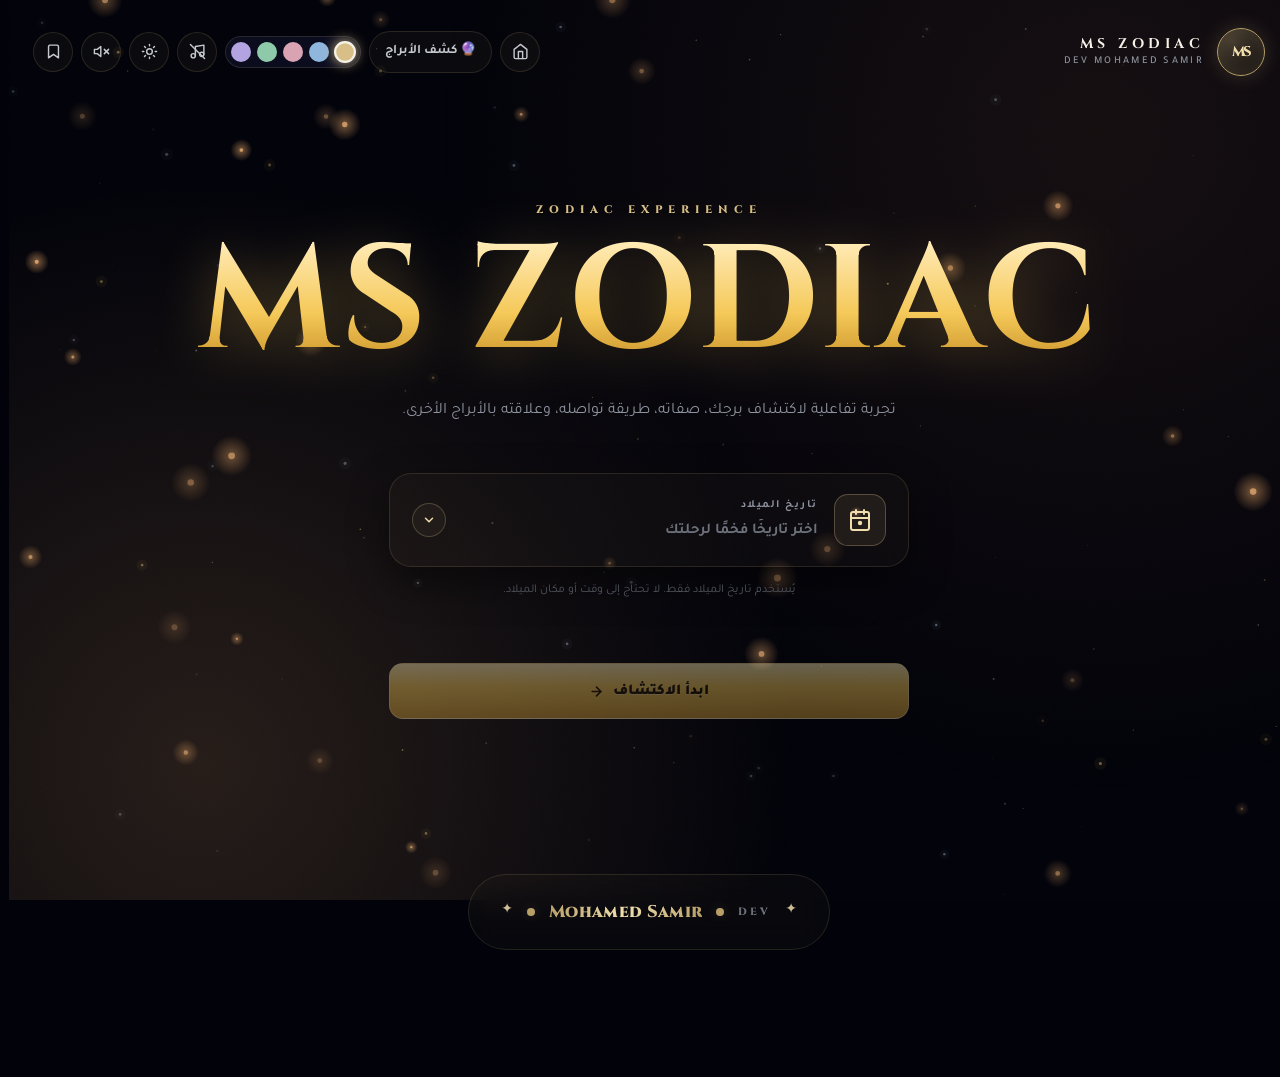
==== commit 2ea76aa2: "Rename MS_Zodiac_music_controls.html to index.html" ====
--- a/index.html
+++ b/index.html
@@ -63,6 +63,19 @@
 .icon-btn.active{color:var(--accent-3);border-color:var(--accent-3);background:var(--bg-tint-2)}
 :root[data-theme="dark"] .icon-btn.active{color:var(--accent-2);border-color:var(--accent)}
 .icon-btn.music-playing{animation:musicBtnPulse 2s ease-in-out infinite}
+ .music-control-wrap{position:relative;display:inline-flex;align-items:center}
+.music-control-menu{position:absolute;top:calc(100% + 10px);right:0;width:220px;padding:12px;border:1px solid var(--line-2);border-radius:16px;background:var(--panel-solid);box-shadow:0 18px 45px rgba(0,0,0,.45),0 0 24px var(--glow);backdrop-filter:blur(16px);-webkit-backdrop-filter:blur(16px);opacity:0;pointer-events:none;transform:translateY(-6px) scale(.98);transition:opacity .22s var(--ease),transform .22s var(--ease);z-index:5000}
+.music-control-menu.open{opacity:1;pointer-events:auto;transform:translateY(0) scale(1)}
+.music-control-head{display:flex;align-items:center;justify-content:space-between;gap:8px;margin-bottom:10px}
+.music-control-title{font-size:12px;font-weight:800;color:var(--text)}
+.music-control-status{font-size:10px;color:var(--muted)}
+.music-control-row{display:flex;align-items:center;gap:8px}
+.music-mini-btn{width:34px;height:34px;border-radius:10px;border:1px solid var(--line);background:var(--bg-tint);display:grid;place-items:center;color:var(--text-2);transition:var(--fast);flex-shrink:0}
+.music-mini-btn:hover{border-color:var(--accent-3);color:var(--accent-2);transform:translateY(-1px)}
+.music-volume{width:100%;accent-color:var(--accent)}
+.music-control-range{width:100%;height:4px;cursor:pointer}
+.music-control-label{display:flex;justify-content:space-between;align-items:center;margin-top:8px;color:var(--muted);font-size:10px}
+@media (max-width:720px){.music-control-menu{right:-6px;width:205px}}
 @keyframes musicBtnPulse{0%,100%{box-shadow:0 0 0 0 var(--glow)}50%{box-shadow:0 0 0 8px rgba(var(--accent-rgb),0)}}
 .ghost-btn{border:1px solid var(--line);padding:10px 15px;border-radius:999px;color:var(--text-2);background:rgba(var(--accent-rgb),.04);transition:var(--fast);display:inline-flex;align-items:center;gap:8px;font-size:13px;font-weight:600}
 .ghost-btn:hover{border-color:var(--line-2);transform:translateY(-1px);background:var(--bg-tint);color:var(--accent-2)}
@@ -972,9 +985,27 @@
         <button class="accent-swatch" data-accent-value="emerald" aria-label="زمردي"></button>
         <button class="accent-swatch" data-accent-value="violet" aria-label="بنفسجي"></button>
       </div>
-      <button class="icon-btn" id="musicBtn" type="button" aria-label="الموسيقى" title="الموسيقى">
-        <svg id="musicIcon" width="17" height="17" viewBox="0 0 24 24" fill="none" stroke="currentColor" stroke-width="2" stroke-linecap="round" stroke-linejoin="round"><path d="M9 18V5l12-2v13"/><circle cx="6" cy="18" r="3"/><circle cx="18" cy="16" r="3"/><line x1="2" y1="2" x2="22" y2="22"/></svg>
-      </button>
+      <div class="music-control-wrap" id="musicControlWrap">
+        <button class="icon-btn" id="musicBtn" type="button" aria-label="الموسيقى" title="الموسيقى">
+          <svg id="musicIcon" width="17" height="17" viewBox="0 0 24 24" fill="none" stroke="currentColor" stroke-width="2" stroke-linecap="round" stroke-linejoin="round"><path d="M9 18V5l12-2v13"/><circle cx="6" cy="18" r="3"/><circle cx="18" cy="16" r="3"/><line x1="2" y1="2" x2="22" y2="22"/></svg>
+        </button>
+        <div class="music-control-menu" id="musicControlMenu" aria-hidden="true">
+          <div class="music-control-head">
+            <span class="music-control-title">تحكم في الأغنية</span>
+            <span class="music-control-status" id="musicControlStatus">متوقفة</span>
+          </div>
+          <div class="music-control-row">
+            <button class="music-mini-btn" id="musicPlayPause" type="button" aria-label="تشغيل الأغنية">
+              <svg id="musicPlayPauseIcon" width="15" height="15" viewBox="0 0 24 24" fill="currentColor"><polygon points="6 4 20 12 6 20 6 4"/></svg>
+            </button>
+            <input class="music-control-range" id="musicVolume" type="range" min="0" max="1" step="0.01" value="0.35" aria-label="مستوى صوت الأغنية">
+          </div>
+          <div class="music-control-label">
+            <span>الصوت</span>
+            <span id="musicVolumeValue">35%</span>
+          </div>
+        </div>
+      </div>
       <button class="icon-btn" id="themeBtn" type="button" aria-label="تبديل الوضع"><svg id="themeIcon" width="17" height="17" viewBox="0 0 24 24" fill="none" stroke="currentColor" stroke-width="2" stroke-linecap="round" stroke-linejoin="round"><circle cx="12" cy="12" r="4"/><path d="M12 2v2M12 20v2M4.93 4.93l1.41 1.41M17.66 17.66l1.41 1.41M2 12h2M20 12h2M4.93 19.07l1.41-1.41M17.66 6.34l1.41-1.41"/></svg></button>
       <button class="icon-btn" id="soundBtn" type="button" aria-label="الصوت"><svg id="soundIcon" width="17" height="17" viewBox="0 0 24 24" fill="none" stroke="currentColor" stroke-width="2" stroke-linecap="round" stroke-linejoin="round"><polygon points="11 5 6 9 2 9 2 15 6 15 11 19 11 5"/><line x1="22" y1="9" x2="16" y2="15"/><line x1="16" y1="9" x2="22" y2="15"/></svg></button>
       <button class="icon-btn" id="savedBtn" type="button" aria-label="المحفوظات"><svg width="17" height="17" viewBox="0 0 24 24" fill="none" stroke="currentColor" stroke-width="2" stroke-linecap="round" stroke-linejoin="round"><path d="M19 21l-7-5-7 5V5a2 2 0 0 1 2-2h10a2 2 0 0 1 2 2z"/></svg></button>
@@ -1182,7 +1213,7 @@
 
 var ZodiacMusic={enabled:false,ctx:null,masterGain:null,isPlaying:false,currentSign:null,loopId:null,stepIndex:0,configs:{'النار':{tempo:400,scale:[261.63,293.66,329.63,392.00,440.00,523.25],wave:'sawtooth',bassWave:'triangle',pattern:[0,2,4,2,3,5,4,2,1,3,5,4],bass:[0,0,3,3],noteDur:0.35,bassDur:1.2,gain:0.06,bassGain:0.09},'الأرض':{tempo:550,scale:[261.63,293.66,329.63,349.23,392.00,440.00,523.25],wave:'triangle',bassWave:'sine',pattern:[0,2,4,5,4,2],bass:[0,5,3,5],noteDur:0.7,bassDur:1.8,gain:0.07,bassGain:0.12},'الهواء':{tempo:320,scale:[440.00,493.88,554.37,659.25,739.99,880.00],wave:'sine',bassWave:'triangle',pattern:[0,3,2,4,3,5,4,2],bass:[0,2,4],noteDur:0.5,bassDur:1.5,gain:0.05,bassGain:0.07},'الماء':{tempo:480,scale:[329.63,369.99,415.30,493.88,554.37,659.25],wave:'sine',bassWave:'sine',pattern:[0,1,2,3,4,5,4,3,2,1],bass:[0,2,3],noteDur:0.9,bassDur:2.2,gain:0.055,bassGain:0.1}},init:function(){var s=Storage.read(Storage.KEY_SETTINGS,{});this.enabled=!!s.music;},ensure:function(){if(!this.ctx){var AC=window.AudioContext||window.webkitAudioContext;if(!AC)return null;try{this.ctx=new AC();this.masterGain=this.ctx.createGain();this.masterGain.gain.value=0.18;this.masterGain.connect(this.ctx.destination);}catch(e){return null;}}if(this.ctx.state==='suspended')try{this.ctx.resume();}catch(e){}return this.ctx;},playNote:function(freq,time,duration,wave,gainVal,pan){if(pan===undefined)pan=0;var ctx=this.ctx;if(!ctx)return;try{var osc=ctx.createOscillator(),gain=ctx.createGain();osc.type=wave;osc.frequency.value=freq;gain.gain.setValueAtTime(0,time);gain.gain.linearRampToValueAtTime(gainVal,time+0.02);gain.gain.exponentialRampToValueAtTime(0.001,time+duration);osc.detune.value=(Math.random()-0.5)*8;if(ctx.createStereoPanner){var p=ctx.createStereoPanner();p.pan.value=pan;osc.connect(gain).connect(p).connect(this.masterGain);}else osc.connect(gain).connect(this.masterGain);osc.start(time);osc.stop(time+duration+0.05);}catch(e){}},playStep:function(){if(!this.isPlaying||!this.ctx)return;var sign=this.currentSign;if(!sign)return;var cfg=this.configs[sign.element]||this.configs['النار'];var t=this.ctx.currentTime+0.02;var step=this.stepIndex%cfg.pattern.length;var noteIdx=cfg.pattern[step];var freq=cfg.scale[noteIdx%cfg.scale.length];var pan=((step%4)-1.5)/1.5*0.5;this.playNote(freq,t,cfg.noteDur,cfg.wave,cfg.gain,pan);if(step%2===0){var hf=cfg.scale[(noteIdx+2)%cfg.scale.length];this.playNote(hf,t,cfg.noteDur*0.8,'sine',cfg.gain*0.5,-pan);}if(step%4===0){var bi=cfg.bass[(this.stepIndex/4|0)%cfg.bass.length];var bf=cfg.scale[bi]/2;this.playNote(bf,t,cfg.bassDur,cfg.bassWave,cfg.bassGain,0);}this.stepIndex++;},start:function(sign){this.stop();if(!this.enabled)return;var ctx=this.ensure();if(!ctx)return;this.currentSign=sign;this.isPlaying=true;this.stepIndex=0;var cfg=this.configs[sign.element]||this.configs['النار'];var self=this;var tick=function(){if(!self.isPlaying)return;self.playStep();self.loopId=setTimeout(tick,cfg.tempo);};tick();},stop:function(){this.isPlaying=false;if(this.loopId){clearTimeout(this.loopId);this.loopId=null;}}};
 
-var AudioManager={enabled:false,playing:false,userInteracted:false,audioEl:null,mode:'idle',init:function(){var self=this;this.audioEl=$('landingAudio');if(!this.audioEl)return;var s=Storage.read(Storage.KEY_SETTINGS,{});this.enabled=!!s.audioEnabled;this.updateIcon();if(LANDING_MUSIC_URL){this.audioEl.src=LANDING_MUSIC_URL;this.audioEl.volume=0.35;this.audioEl.load();}var activate=function(){self.userInteracted=true;document.removeEventListener('click',activate);document.removeEventListener('touchstart',activate);document.removeEventListener('keydown',activate);if(self.enabled&&$('landingView').classList.contains('active')){self.playLanding();}};document.addEventListener('click',activate,{passive:true});document.addEventListener('touchstart',activate,{passive:true});document.addEventListener('keydown',activate,{passive:true});var btn=$('musicBtn');if(btn){btn.addEventListener('click',function(){self.enabled=!self.enabled;self.updateIcon();var st=Storage.read(Storage.KEY_SETTINGS,{});Storage.write(Storage.KEY_SETTINGS,Object.assign({},st,{audioEnabled:self.enabled}));ZodiacMusic.enabled=self.enabled;if(self.enabled){if($('resultView').classList.contains('active')){self.playSign(SIGNS[state.activeIndex]);}else{self.playLanding();}}else{self.stopAll();}haptic();if(window.__ANIM)window.__ANIM.pulseRing($('musicBtn'));});}},updateIcon:function(){var btn=$('musicBtn');if(!btn)return;btn.classList.toggle('active',this.enabled);btn.classList.toggle('music-playing',this.playing&&this.enabled);var icon=$('musicIcon');if(!icon)return;if(this.enabled){icon.innerHTML='<path d="M9 18V5l12-2v13"/><circle cx="6" cy="18" r="3"/><circle cx="18" cy="16" r="3"/>';}else{icon.innerHTML='<path d="M9 18V5l12-2v13"/><circle cx="6" cy="18" r="3"/><circle cx="18" cy="16" r="3"/><line x1="2" y1="2" x2="22" y2="22"/>';}},playLanding:function(){if(!this.enabled)return;ZodiacMusic.stop();if(LANDING_MUSIC_URL&&this.audioEl){var p=this.audioEl.play();if(p&&p.then){p.then(function(){AudioManager.playing=true;AudioManager.mode='landing';AudioManager.updateIcon();}).catch(function(){});}}else{ZodiacMusic.enabled=true;ZodiacMusic.start(SIGNS[0]);this.playing=true;this.mode='landing';this.updateIcon();}},playSign:function(sign){if(!this.enabled)return;if(this.audioEl&&!this.audioEl.paused){this.audioEl.pause();this.audioEl.currentTime=0;}ZodiacMusic.enabled=true;ZodiacMusic.start(sign);this.playing=true;this.mode='sign';this.updateIcon();},stopAll:function(){if(this.audioEl&&!this.audioEl.paused){this.audioEl.pause();this.audioEl.currentTime=0;}ZodiacMusic.stop();this.playing=false;this.mode='idle';this.updateIcon();}};
+var AudioManager={enabled:false,playing:false,userInteracted:false,audioEl:null,mode:'site',menuOpen:false,audioWasPlaying:false,init:function(){var self=this;this.audioEl=$('landingAudio');if(!this.audioEl)return;var s=Storage.read(Storage.KEY_SETTINGS,{});this.enabled=!!s.audioEnabled;this.audioEl.src=LANDING_MUSIC_URL;this.audioEl.volume=Number.isFinite(Number(s.audioVolume))?Math.max(0,Math.min(1,Number(s.audioVolume))):0.35;this.audioEl.loop=true;this.audioEl.load();this.updateIcon();this.updateControls();var activate=function(){self.userInteracted=true;document.removeEventListener('click',activate);document.removeEventListener('touchstart',activate);document.removeEventListener('keydown',activate);if(self.enabled){self.play();}};document.addEventListener('click',activate,{passive:true});document.addEventListener('touchstart',activate,{passive:true});document.addEventListener('keydown',activate,{passive:true});var btn=$('musicBtn');if(btn){btn.addEventListener('click',function(e){e.stopPropagation();self.toggleMenu();});}var playBtn=$('musicPlayPause');if(playBtn){playBtn.addEventListener('click',function(e){e.stopPropagation();if(self.playing){self.pause();}else{self.enabled=true;self.persist();self.play();}haptic();});}var volume=$('musicVolume');if(volume){volume.value=String(self.audioEl.volume);volume.addEventListener('input',function(e){e.stopPropagation();self.setVolume(Number(this.value));});}document.addEventListener('click',function(e){var wrap=$('musicControlWrap');if(self.menuOpen&&wrap&&!wrap.contains(e.target))self.closeMenu();});this.audioEl.addEventListener('play',function(){self.playing=true;self.enabled=true;self.updateIcon();self.updateControls();});this.audioEl.addEventListener('pause',function(){self.playing=false;self.updateIcon();self.updateControls();});this.audioEl.addEventListener('ended',function(){self.playing=false;self.updateIcon();self.updateControls();});},toggleMenu:function(){if(this.menuOpen)this.closeMenu();else this.openMenu();},openMenu:function(){var m=$('musicControlMenu');if(!m)return;this.menuOpen=true;m.classList.add('open');m.setAttribute('aria-hidden','false');},closeMenu:function(){var m=$('musicControlMenu');if(!m)return;this.menuOpen=false;m.classList.remove('open');m.setAttribute('aria-hidden','true');},persist:function(){var st=Storage.read(Storage.KEY_SETTINGS,{});Storage.write(Storage.KEY_SETTINGS,Object.assign({},st,{audioEnabled:this.enabled,audioVolume:this.audioEl?this.audioEl.volume:0.35}));},setVolume:function(v){if(!this.audioEl)return;this.audioEl.volume=Math.max(0,Math.min(1,v));this.persist();this.updateControls();},play:function(){if(!this.audioEl||!LANDING_MUSIC_URL)return;this.enabled=true;this.audioEl.play().then(function(){AudioManager.playing=true;AudioManager.mode='site';AudioManager.updateIcon();AudioManager.updateControls();}).catch(function(){AudioManager.updateIcon();AudioManager.updateControls();});},pause:function(){if(this.audioEl&&!this.audioEl.paused)this.audioEl.pause();this.playing=false;this.updateIcon();this.updateControls();},updateIcon:function(){var btn=$('musicBtn');if(!btn)return;btn.classList.toggle('active',this.enabled);btn.classList.toggle('music-playing',this.playing);var icon=$('musicIcon');if(!icon)return;if(this.playing){icon.innerHTML='<path d="M9 18V5l12-2v13"/><circle cx="6" cy="18" r="3"/><circle cx="18" cy="16" r="3"/>';}else{icon.innerHTML='<path d="M9 18V5l12-2v13"/><circle cx="6" cy="18" r="3"/><circle cx="18" cy="16" r="3"/><line x1="2" y1="2" x2="22" y2="22"/>'; }},updateControls:function(){var status=$('musicControlStatus'),play=$('musicPlayPause'),icon=$('musicPlayPauseIcon'),volume=$('musicVolume'),volumeValue=$('musicVolumeValue');if(status)status.textContent=this.playing?'تعمل الآن':'متوقفة';if(play)play.setAttribute('aria-label',this.playing?'إيقاف الأغنية':'تشغيل الأغنية');if(icon)icon.innerHTML=this.playing?'<rect x="6" y="4" width="4" height="16" rx="1"/><rect x="14" y="4" width="4" height="16" rx="1"/>':'<polygon points="6 4 20 12 6 20 6 4"/>';if(volume&&this.audioEl)volume.value=String(this.audioEl.volume);if(volumeValue&&this.audioEl)volumeValue.textContent=Math.round(this.audioEl.volume*100)+'%';},playLanding:function(){this.play();},playSign:function(){this.play();},stopAll:function(){this.pause();}};
 
 function StarField(canvas){this.c=canvas;this.ctx=canvas.getContext('2d');this.stars=[];this.reduced=window.matchMedia('(prefers-reduced-motion: reduce)').matches;this.raf=0;this.ox=0;this.oy=0;this.mx=0;this.my=0;var self=this;window.addEventListener('resize',throttle(function(){self.resize();},150),{passive:true});if(window.matchMedia('(hover:hover)').matches){window.addEventListener('mousemove',throttle(function(e){self.mx=e.clientX/window.innerWidth-.5;self.my=e.clientY/window.innerHeight-.5;},80),{passive:true});}this.resize();this.tick=this.tick.bind(this);this.start();}
 StarField.prototype.resize=function(){var dpr=Math.min(window.devicePixelRatio||1,2);this.c.width=window.innerWidth*dpr;this.c.height=window.innerHeight*dpr;this.ctx.setTransform(dpr,0,0,dpr,0,0);this.w=window.innerWidth;this.h=window.innerHeight;var count=Math.min(120,Math.max(50,Math.floor(this.w/12)));this.stars=[];for(var i=0;i<count;i++)this.stars.push({x:Math.random()*this.w,y:Math.random()*this.h,r:Math.random()*1.4+.2,a:Math.random()*.55+.15,vx:(Math.random()-.5)*.03,vy:(Math.random()-.5)*.03,tw:Math.random()*.02+.005,depth:Math.random()*.8+.2,gold:Math.random()>.55});};
@@ -1664,7 +1695,7 @@
 state.activeMode='overview';
 if(window.__ANIM)window.__ANIM.orbHeartbeat();
 renderAll();
-if(AudioManager.enabled){AudioManager.playSign(SIGNS[index]);}
+if(AudioManager.enabled){AudioManager.play();}
 if(replay){
 var stage=$('revealStage');
 if(stage){stage.classList.remove('play');void stage.offsetWidth;stage.classList.add('play');}
@@ -1718,7 +1749,7 @@
 window.scrollTo({top:0,behavior:'smooth'});
 Sound.chime();
 setTimeout(function(){fireConfetti();window.__ANIM.premiumConfetti();},400);
-if(AudioManager.enabled){setTimeout(function(){AudioManager.playSign(SIGNS[state.activeIndex]);renderMusicCard();},900);}
+if(AudioManager.enabled){setTimeout(function(){AudioManager.play();renderMusicCard();},900);}
 });
 }else{
 $('landingView').classList.remove('active');
@@ -1921,8 +1952,7 @@
 function setupPerf(){
 document.addEventListener('visibilitychange',function(){
 try{
-if(document.hidden){if(starField)starField.pause();if(elementBG)elementBG.pause();if(ZodiacMusic.isPlaying)ZodiacMusic.stop();if(AudioManager.audioEl&&!AudioManager.audioEl.paused)AudioManager.audioEl.pause();}
-else{if(starField)starField.resume();if(elementBG)elementBG.resume();}
+if(document.hidden){if(starField)starField.pause();if(elementBG)elementBG.pause();if(ZodiacMusic.isPlaying)ZodiacMusic.stop();if(AudioManager.audioEl&&!AudioManager.audioEl.paused){AudioManager.audioWasPlaying=true;AudioManager.audioEl.pause();}}else{if(starField)starField.resume();if(elementBG)elementBG.resume();if(AudioManager.audioWasPlaying&&AudioManager.enabled){AudioManager.audioWasPlaying=false;AudioManager.play();}}
 }catch(e){}
 });
 }
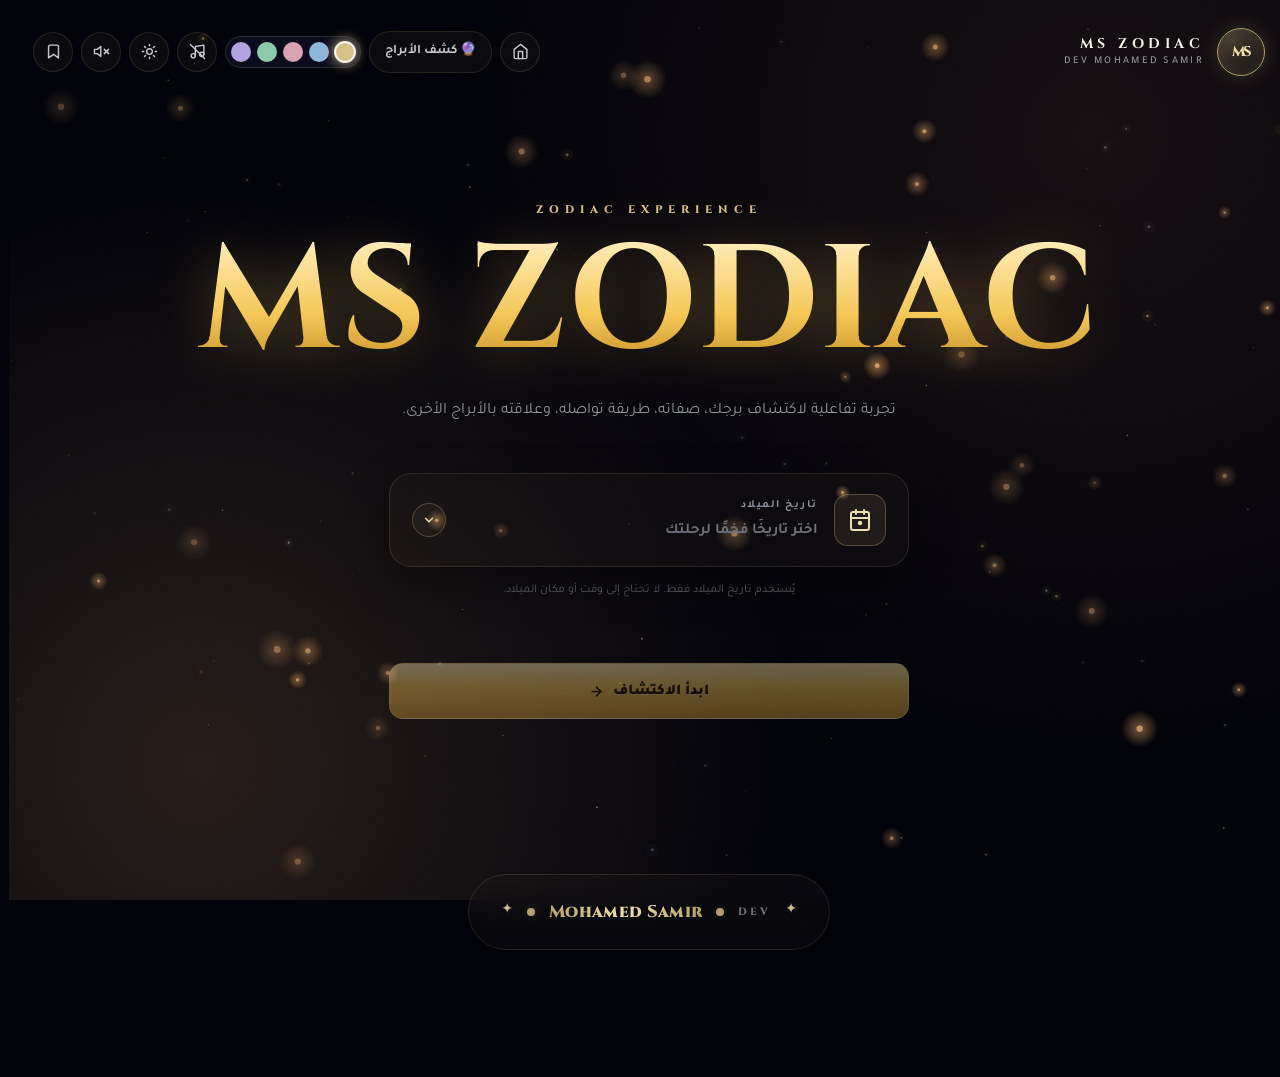
==== commit 0a71d84b: "Rename MS_Zodiac_music_controls(1)(1).html to index.html" ====
--- a/index.html
+++ b/index.html
@@ -434,11 +434,24 @@
 .daily-meta > div{background:var(--panel-solid);padding:14px;text-align:center}
 .daily-meta small{display:block;color:var(--muted-2);font-size:10px;letter-spacing:.1em;text-transform:uppercase;margin-bottom:6px;font-weight:700}
 .daily-meta strong{font-size:14px;font-weight:850;color:var(--accent-3);font-family:var(--font-en)}
-.age-panel{display:flex;flex-direction:column;gap:14px}
-.age-block{border:1px solid var(--line);border-radius:18px;padding:20px;background:var(--panel-3);display:flex;justify-content:space-between;align-items:center;gap:14px}
-.age-block .label{font-size:11px;color:var(--muted);letter-spacing:.14em;text-transform:uppercase;font-weight:700}
-.age-block .value{font-size:22px;font-weight:850;color:var(--accent-3);font-variant-numeric:tabular-nums;font-family:var(--font-en)}
+.age-panel{display:flex;flex-direction:column;gap:12px;padding:20px;border:1px solid var(--line);border-radius:22px;background:linear-gradient(145deg,rgba(var(--accent-rgb),.055),rgba(12,14,18,.72));box-shadow:inset 0 1px 0 rgba(255,255,255,.035),0 18px 50px rgba(0,0,0,.18);position:relative;overflow:hidden}
+.age-panel::before{content:"";position:absolute;inset:auto -20% -55% -20%;height:170px;background:radial-gradient(ellipse at center,var(--glow),transparent 68%);pointer-events:none;opacity:.65}
+.age-panel-head{position:relative;display:flex;align-items:center;justify-content:space-between;gap:12px;padding:2px 2px 6px}
+.age-panel-kicker{font-family:var(--font-en);font-size:9px;letter-spacing:.2em;color:var(--accent-3);font-weight:800}
+.age-panel-title{font-size:18px;font-weight:850;color:var(--text);margin-top:4px}
+.age-panel-badge{width:42px;height:42px;border-radius:14px;border:1px solid var(--line-2);display:grid;place-items:center;background:var(--bg-tint-2);color:var(--accent-2);font-size:20px;box-shadow:0 0 26px var(--glow)}
+.age-block{position:relative;border:1px solid var(--line);border-radius:18px;padding:17px 18px;background:rgba(255,255,255,.018);display:flex;justify-content:space-between;align-items:center;gap:14px;transition:var(--fast);overflow:hidden}
+.age-block::after{content:"";position:absolute;left:0;right:0;bottom:0;height:1px;background:linear-gradient(90deg,transparent,var(--accent-3),transparent);opacity:.25}
+.age-block:hover{border-color:var(--line-2);background:var(--bg-tint)}
+.age-block .label{font-size:11px;color:var(--muted);letter-spacing:.08em;font-weight:700}
+.age-block .value{font-size:22px;font-weight:850;color:var(--accent-2);font-variant-numeric:tabular-nums;font-family:var(--font-en);text-align:left}
 .age-block .sub{font-size:11.5px;color:var(--muted-2);margin-top:4px}
+.age-share-btn{width:100%;margin-top:2px;border:1px solid var(--line-2);border-radius:16px;padding:14px 16px;background:linear-gradient(135deg,var(--bg-tint-2),rgba(var(--accent-rgb),.025));color:var(--text);font-family:var(--font);font-size:13px;font-weight:800;cursor:pointer;display:flex;align-items:center;justify-content:center;gap:9px;transition:var(--fast);box-shadow:0 10px 28px rgba(0,0,0,.18);position:relative;overflow:hidden}
+.age-share-btn::before{content:"";position:absolute;inset:0;background:linear-gradient(110deg,transparent 25%,rgba(255,255,255,.13) 50%,transparent 75%);transform:translateX(-120%);transition:transform .7s var(--ease)}
+.age-share-btn:hover{transform:translateY(-2px);border-color:var(--accent-3);box-shadow:0 16px 34px var(--glow)}
+.age-share-btn:hover::before{transform:translateX(120%)}
+.age-share-btn:active{transform:translateY(0) scale(.985)}
+.age-share-icon{font-size:17px;color:var(--accent-2)}
 .all-grid{display:grid;grid-template-columns:repeat(6,1fr);gap:10px;margin-top:26px}
 .sign-card{border:1px solid var(--line);border-radius:18px;padding:16px 12px;background:var(--panel-3);text-align:center;transition:var(--fast);color:var(--text-2);display:flex;flex-direction:column;align-items:center;gap:6px;cursor:pointer;position:relative;overflow:hidden}
 .sign-card:hover{border-color:var(--line-2);background:var(--panel-2);transform:translateY(-3px);box-shadow:0 10px 30px rgba(0,0,0,.35)}
@@ -1119,7 +1132,6 @@
       </section>
 
       <div class="bottom-actions">
-        <button class="action-btn primary" id="shareImageBtn" type="button">⬇️ تحميل كصورة</button>
         <button class="new-btn" id="newAnalysis" type="button">بدء تحليل جديد</button>
       </div>
     </div>
@@ -1594,7 +1606,15 @@
 var msg=dailyMessage(s,todayISO);
 var meta=dailyMeta(s,todayISO);
 var age=state.birthDate?calcAge(state.birthDate):null;
-wrap.innerHTML='<div class="daily"><div class="daily-card"><div class="daily-symbol">'+s.symbol+'</div><div class="daily-date">'+formatArabicDate(todayISO)+'</div><div class="daily-title">رسالة '+s.name+' اليوم</div><div class="daily-text">'+msg+'</div><div class="daily-meta"><div><small>الحظ</small><strong>'+meta.luck+'%</strong></div><div><small>الحب</small><strong>'+meta.love+'%</strong></div><div><small>الطاقة</small><strong>'+meta.energy+'%</strong></div></div></div><div class="age-panel">'+(age?'<div class="age-block"><div><div class="label">عمرك</div></div><div style="text-align:left"><div class="value">'+age.years+' سنة</div></div></div><div class="age-block"><div><div class="label">عيد ميلادك القادم</div></div><div style="text-align:left"><div class="value">'+(age.daysToBday===0?'اليوم!':age.daysToBday+' يوم')+'</div></div></div>':'')+'<div class="age-block"><div><div class="label">البرج</div><div class="sub">'+s.element+' · '+s.mode+'</div></div><div style="text-align:left"><div class="value">'+s.symbol+'</div></div></div></div></div>';
+var ageHTML='';
+if(age){
+var bdayText=age.daysToBday===0?'اليوم 🎂':age.daysToBday===1?'غدًا 🎂':age.daysToBday+' يوم';
+var nextDate=age.nextBirthday?formatArabicDate(age.nextBirthday):'—';
+ageHTML='<div class="age-panel"><div class="age-panel-head"><div><div class="age-panel-kicker">BIRTHDAY PROFILE</div><div class="age-panel-title">بيانات ميلادك</div></div><div class="age-panel-badge">'+s.symbol+'</div></div><div class="age-block"><div><div class="label">عمرك الآن</div><div class="sub">من تاريخ '+formatArabicDate(state.birthDate)+'</div></div><div style="text-align:left"><div class="value">'+age.years+' سنة</div></div></div><div class="age-block"><div><div class="label">المتبقي على عيد ميلادك</div><div class="sub">موعده القادم: '+nextDate+'</div></div><div style="text-align:left"><div class="value">'+bdayText+'</div></div></div><div class="age-block"><div><div class="label">برجك</div><div class="sub">'+s.element+' · '+s.mode+' · '+s.ruler+'</div></div><div style="text-align:left"><div class="value">'+s.symbol+' '+s.name+'</div></div></div><button class="age-share-btn" id="shareImageBtn" type="button"><span class="age-share-icon">✦</span><span>تحميل بطاقة ميلادك كصورة</span><span>↓</span></button></div>';
+}
+wrap.innerHTML='<div class="daily"><div class="daily-card"><div class="daily-symbol">'+s.symbol+'</div><div class="daily-date">'+formatArabicDate(todayISO)+'</div><div class="daily-title">رسالة '+s.name+' اليوم</div><div class="daily-text">'+msg+'</div><div class="daily-meta"><div><small>الحظ</small><strong>'+meta.luck+'%</strong></div><div><small>الحب</small><strong>'+meta.love+'%</strong></div><div><small>الطاقة</small><strong>'+meta.energy+'%</strong></div></div></div>'+ageHTML+'</div>';
+var shareBtn=$('shareImageBtn');
+if(shareBtn)shareBtn.addEventListener('click',downloadShareImage);
 setTimeout(function(){
 document.querySelectorAll('.daily-meta strong').forEach(function(el,i){
 setTimeout(function(){el.classList.add('pulse-val');setTimeout(function(){el.classList.remove('pulse-val');},900);},i*150);
@@ -1715,14 +1735,16 @@
 var d=parseISO(birthISO);
 if(!d)return null;
 var now=new Date();
-var nowUTC=Date.UTC(now.getUTCFullYear(),now.getUTCMonth(),now.getUTCDate());
-var bUTC=Date.UTC(d.getUTCFullYear(),d.getUTCMonth(),d.getUTCDate());
+var y=now.getUTCFullYear(),m=now.getUTCMonth(),day=now.getUTCDate();
+var by=d.getUTCFullYear(),bm=d.getUTCMonth(),bd=d.getUTCDate();
+var years=y-by-((m<bm||(m===bm&&day<bd))?1:0);
+var nowUTC=Date.UTC(y,m,day);
+var bUTC=Date.UTC(by,bm,bd);
 var days=Math.floor((nowUTC-bUTC)/86400000);
-var years=Math.floor(days/365.2425);
-var next=new Date(Date.UTC(now.getUTCFullYear(),d.getUTCMonth(),d.getUTCDate()));
-if(next.getTime()<nowUTC)next.setUTCFullYear(next.getUTCFullYear()+1);
+var next=new Date(Date.UTC(y,bm,bd));
+if(next.getTime()<nowUTC)next.setUTCFullYear(y+1);
 var daysToBday=Math.ceil((next.getTime()-nowUTC)/86400000);
-return {years:years,days:days,daysToBday:daysToBday};
+return {years:years,days:days,daysToBday:daysToBday,nextBirthday:toISO(next.getUTCFullYear(),next.getUTCMonth(),next.getUTCDate())};
 }
 function dailyMessage(sign,dateISO){var msgs=DAILY_TONES[sign.element]||DAILY_TONES['النار'];return msgs[dayHash(sign.id+dateISO)%msgs.length];}
 function dailyMeta(sign,dateISO){var seed=dayHash(sign.id+dateISO+'meta');return {luck:55+(seed%43),love:55+((seed>>3)%43),energy:55+((seed>>6)%43)};}
@@ -1803,45 +1825,40 @@
 
 function buildShareCanvas(){
 var s=SIGNS[state.activeIndex];
+var age=state.birthDate?calcAge(state.birthDate):null;
 var W=1080,H=1350;
 var c=document.createElement('canvas');c.width=W;c.height=H;
 var ctx=c.getContext('2d');
 var elementColors={'النار':['#1a0f08','#0d0603'],'الأرض':['#0f1a0d','#050807'],'الهواء':['#0d1418','#050809'],'الماء':['#0d161c','#050809']};
 var ec=elementColors[s.element]||elementColors['النار'];
-var bg=ctx.createLinearGradient(0,0,0,H);
-bg.addColorStop(0,ec[0]);bg.addColorStop(1,ec[1]);
+var bg=ctx.createLinearGradient(0,0,W,H);
+bg.addColorStop(0,ec[0]);bg.addColorStop(.5,'#080a12');bg.addColorStop(1,ec[1]);
 ctx.fillStyle=bg;ctx.fillRect(0,0,W,H);
 var accentColors={'النار':'232,168,106','الأرض':'157,191,148','الهواء':'157,196,224','الماء':'136,182,201'};
 var ac=accentColors[s.element]||'215,191,135';
-var rg=ctx.createRadialGradient(W/2,400,0,W/2,400,700);
-rg.addColorStop(0,'rgba('+ac+',.28)');rg.addColorStop(1,'rgba('+ac+',0)');
+var rg=ctx.createRadialGradient(W/2,330,0,W/2,330,760);
+rg.addColorStop(0,'rgba('+ac+',.3)');rg.addColorStop(1,'rgba('+ac+',0)');
 ctx.fillStyle=rg;ctx.fillRect(0,0,W,H);
-for(var i=0;i<220;i++){var r=Math.random()*1.8+.3;ctx.fillStyle='rgba(255,244,214,'+(Math.random()*.65+.1)+')';ctx.beginPath();ctx.arc(Math.random()*W,Math.random()*H,r,0,Math.PI*2);ctx.fill();}
-ctx.strokeStyle='rgba('+ac+',.45)';ctx.lineWidth=2.5;ctx.strokeRect(40,40,W-80,H-80);
-ctx.fillStyle='rgba('+ac+',.95)';ctx.font='900 28px Cinzel, serif';ctx.textAlign='center';
-ctx.fillText('MS ZODIAC',W/2,130);
-ctx.fillStyle='rgba(255,255,255,.45)';ctx.font='14px system-ui,sans-serif';
-ctx.fillText('Z O D I A C   E X P E R I E N C E',W/2,165);
-ctx.save();
-ctx.shadowColor='rgba('+ac+',.9)';ctx.shadowBlur=80;
-ctx.fillStyle='#f0dfad';ctx.font='300px Cinzel, serif';
-ctx.fillText(s.symbol,W/2,520);
-ctx.restore();
-ctx.fillStyle='#f5f2e9';ctx.font='900 108px Tajawal, system-ui,sans-serif';
-ctx.fillText(s.name,W/2,660);
-ctx.fillStyle='rgba('+ac+',.85)';ctx.font='700 30px Tajawal, system-ui,sans-serif';
-ctx.fillText(s.range,W/2,720);
-ctx.fillStyle='rgba(255,255,255,.75)';ctx.font='400 26px Tajawal, system-ui,sans-serif';ctx.textAlign='center';ctx.direction='rtl';
-var words=(s.personality.slice(0,180)+'…').split(' ');
-var line='';var lines=[];
-for(var wi=0;wi<words.length;wi++){var test=line?line+' '+words[wi]:words[wi];if(ctx.measureText(test).width>W-240&&line){lines.push(line);line=words[wi];}else line=test;}
-if(line)lines.push(line);
-lines.forEach(function(l,i){ctx.fillText(l,W/2,850+i*44);});
-ctx.fillStyle='rgba('+ac+',.7)';ctx.font='800 22px Tajawal, system-ui,sans-serif';
-ctx.fillText('✦  '+s.keywords.join('  ·  ')+'  ✦',W/2,1130);
-ctx.direction='ltr';
-ctx.fillStyle='rgba('+ac+',.55)';ctx.font='800 22px Cinzel, serif';
-ctx.fillText('DEV Mohamed Samir',W/2,H-80);
+for(var i=0;i<260;i++){var r=Math.random()*1.9+.25;ctx.fillStyle='rgba(255,244,214,'+(Math.random()*.7+.08)+')';ctx.beginPath();ctx.arc(Math.random()*W,Math.random()*H,r,0,Math.PI*2);ctx.fill();}
+ctx.strokeStyle='rgba('+ac+',.48)';ctx.lineWidth=2.5;ctx.strokeRect(38,38,W-76,H-76);
+ctx.strokeStyle='rgba('+ac+',.14)';ctx.lineWidth=1;ctx.strokeRect(54,54,W-108,H-108);
+ctx.fillStyle='rgba('+ac+',.96)';ctx.font='900 30px Cinzel, serif';ctx.textAlign='center';ctx.direction='ltr';
+ctx.fillText('MS ZODIAC',W/2,116);
+ctx.fillStyle='rgba(255,255,255,.43)';ctx.font='700 14px Cinzel, serif';ctx.fillText('BIRTHDAY PROFILE',W/2,148);
+ctx.save();ctx.shadowColor='rgba('+ac+',.95)';ctx.shadowBlur=85;ctx.fillStyle='#f0dfad';ctx.font='310px Cinzel, serif';ctx.fillText(s.symbol,W/2,500);ctx.restore();
+ctx.fillStyle='#f5f2e9';ctx.font='900 92px Tajawal, system-ui, sans-serif';ctx.direction='rtl';ctx.fillText(s.name,W/2,635);
+ctx.fillStyle='rgba('+ac+',.88)';ctx.font='700 27px Tajawal, system-ui, sans-serif';ctx.fillText(s.range,W/2,682);
+var panelY=745,panelH=300;
+var pg=ctx.createLinearGradient(0,panelY,W,panelY+panelH);pg.addColorStop(0,'rgba(255,255,255,.045)');pg.addColorStop(1,'rgba('+ac+',.075)');
+ctx.fillStyle=pg;ctx.strokeStyle='rgba('+ac+',.28)';ctx.lineWidth=1.5;ctx.beginPath();var px=105,py=panelY,pw=W-210,ph=panelH,pr=30;ctx.moveTo(px+pr,py);ctx.lineTo(px+pw-pr,py);ctx.quadraticCurveTo(px+pw,py,px+pw,py+pr);ctx.lineTo(px+pw,py+ph-pr);ctx.quadraticCurveTo(px+pw,py+ph,px+pw-pr,py+ph);ctx.lineTo(px+pr,py+ph);ctx.quadraticCurveTo(px,py+ph,px,py+ph-pr);ctx.lineTo(px,py+pr);ctx.quadraticCurveTo(px,py,px+pr,py);ctx.closePath();ctx.fill();ctx.stroke();
+var colX=[250,540,830];
+var labels=['العمر','عيد الميلاد القادم','البرج'];
+var values=[age?age.years+' سنة':'—',age?(age.daysToBday===0?'اليوم!':age.daysToBday+' يوم'):'—',s.symbol+' '+s.name];
+var subs=[age&&state.birthDate?formatArabicDate(state.birthDate):'تاريخ الميلاد',age&&age.nextBirthday?formatArabicDate(age.nextBirthday):'الموعد القادم',s.element+' · '+s.mode];
+for(var ci=0;ci<3;ci++){ctx.fillStyle='rgba('+ac+',.72)';ctx.font='800 19px Tajawal, system-ui, sans-serif';ctx.textAlign='center';ctx.direction='rtl';ctx.fillText(labels[ci],colX[ci],805);ctx.fillStyle='#f5f2e9';ctx.font='900 31px Tajawal, system-ui, sans-serif';ctx.fillText(values[ci],colX[ci],855);ctx.fillStyle='rgba(255,255,255,.45)';ctx.font='500 16px Tajawal, system-ui, sans-serif';ctx.fillText(subs[ci],colX[ci],895);if(ci<2){ctx.fillStyle='rgba('+ac+',.22)';ctx.fillRect(colX[ci]+145,790,1,85);}}
+ctx.fillStyle='rgba(255,255,255,.52)';ctx.font='500 22px Tajawal, system-ui, sans-serif';ctx.textAlign='center';ctx.direction='rtl';ctx.fillText('بطاقة شخصية من تجربة MS ZODIAC',W/2,1115);
+ctx.fillStyle='rgba('+ac+',.82)';ctx.font='800 24px Cinzel, serif';ctx.direction='ltr';ctx.fillText('DEV Mohamed Samir',W/2,H-88);
+ctx.fillStyle='rgba(255,255,255,.3)';ctx.font='500 13px Tajawal, system-ui, sans-serif';ctx.fillText('MS ZODIAC  ·  PERSONAL BIRTHDAY CARD',W/2,H-58);
 return c;
 }
 
@@ -2011,7 +2028,6 @@
 $('newAnalysis').addEventListener('click',reset);
 $('headerNew').addEventListener('click',reset);
 $('homeBtn').addEventListener('click',function(){haptic();reset();});
-$('shareImageBtn').addEventListener('click',downloadShareImage);
 $('saveCurrentBtn').addEventListener('click',saveCurrentProfile);
 $('savedBtn').addEventListener('click',function(){
 var el=$('savedBody').closest('.section-block');
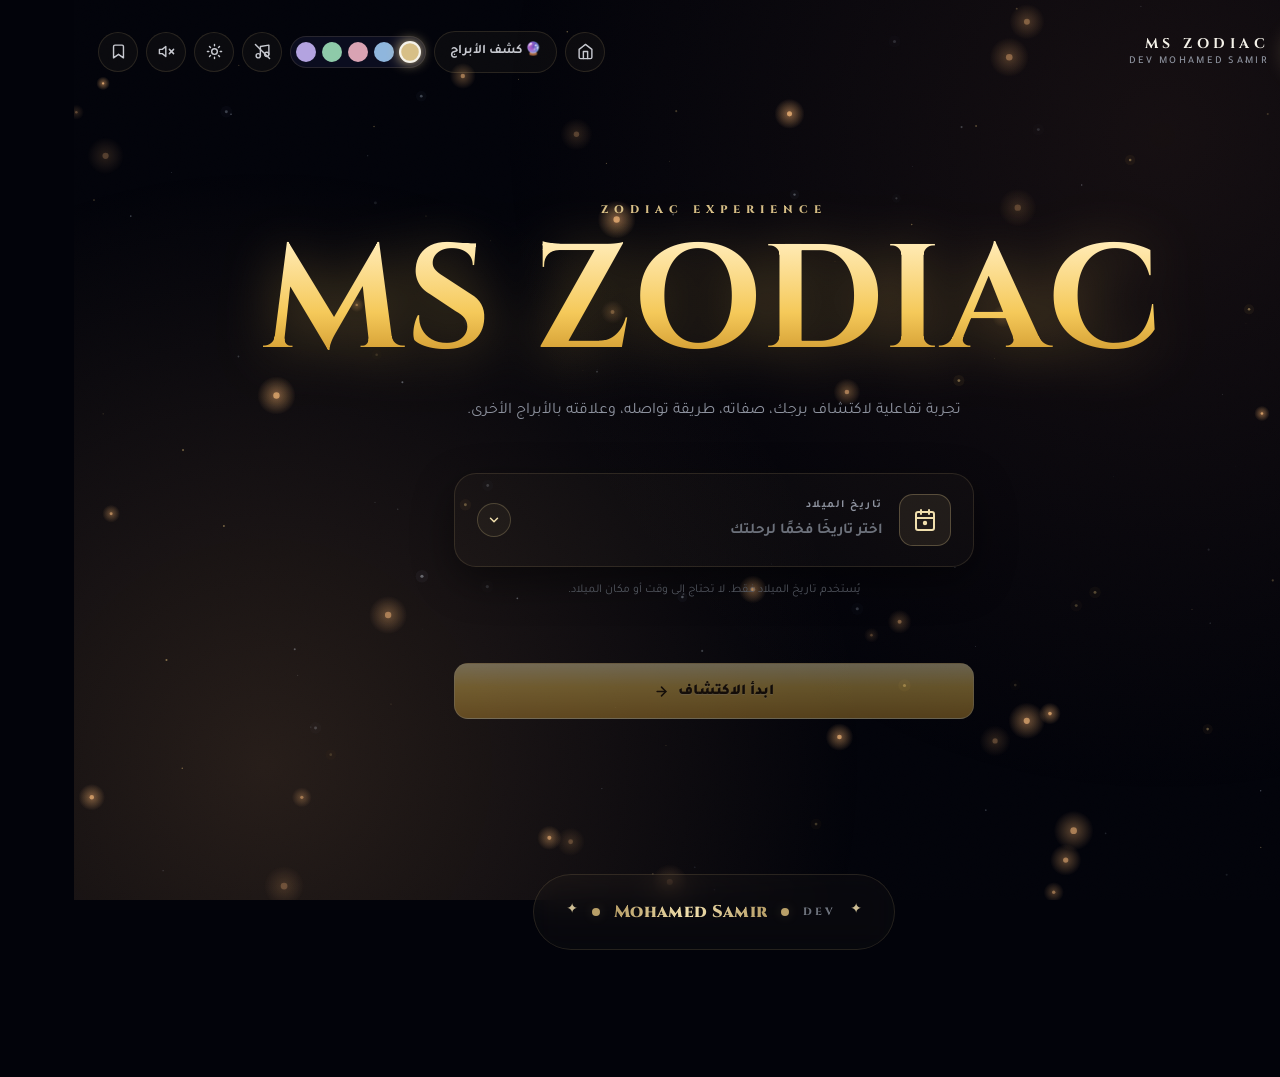
==== commit 578250c6: "Rename MS_Zodiac_music_controls_music_menu_final.html to index.html" ====
--- a/index.html
+++ b/index.html
@@ -64,7 +64,7 @@
 :root[data-theme="dark"] .icon-btn.active{color:var(--accent-2);border-color:var(--accent)}
 .icon-btn.music-playing{animation:musicBtnPulse 2s ease-in-out infinite}
  .music-control-wrap{position:relative;display:inline-flex;align-items:center}
-.music-control-menu{position:absolute;top:calc(100% + 10px);right:0;width:220px;padding:12px;border:1px solid var(--line-2);border-radius:16px;background:var(--panel-solid);box-shadow:0 18px 45px rgba(0,0,0,.45),0 0 24px var(--glow);backdrop-filter:blur(16px);-webkit-backdrop-filter:blur(16px);opacity:0;pointer-events:none;transform:translateY(-6px) scale(.98);transition:opacity .22s var(--ease),transform .22s var(--ease);z-index:5000}
+.music-control-menu{position:absolute;top:calc(100% + 10px);right:0;width:285px;padding:14px;border:1px solid var(--line-2);border-radius:16px;background:var(--panel-solid);box-shadow:0 18px 45px rgba(0,0,0,.45),0 0 24px var(--glow);backdrop-filter:blur(16px);-webkit-backdrop-filter:blur(16px);opacity:0;pointer-events:none;transform:translateY(-6px) scale(.98);transition:opacity .22s var(--ease),transform .22s var(--ease);z-index:5000}
 .music-control-menu.open{opacity:1;pointer-events:auto;transform:translateY(0) scale(1)}
 .music-control-head{display:flex;align-items:center;justify-content:space-between;gap:8px;margin-bottom:10px}
 .music-control-title{font-size:12px;font-weight:800;color:var(--text)}
@@ -75,7 +75,24 @@
 .music-volume{width:100%;accent-color:var(--accent)}
 .music-control-range{width:100%;height:4px;cursor:pointer}
 .music-control-label{display:flex;justify-content:space-between;align-items:center;margin-top:8px;color:var(--muted);font-size:10px}
-@media (max-width:720px){.music-control-menu{right:-6px;width:205px}}
+.music-current-track{margin-top:10px;padding-top:10px;border-top:1px solid var(--line);display:flex;align-items:center;justify-content:space-between;gap:10px}
+.music-track-label{font-size:10px;color:var(--muted);font-weight:700}
+.music-track-name{font-size:11px;color:var(--text-2);font-weight:800;white-space:nowrap;overflow:hidden;text-overflow:ellipsis;max-width:165px}
+.music-track-heading{margin-top:12px;margin-bottom:7px;color:var(--text-2);font-size:10.5px;font-weight:850}
+.music-track-list{display:flex;flex-direction:column;gap:6px}
+.music-track-option{width:100%;display:flex;align-items:center;gap:9px;text-align:right;border:1px solid transparent;background:var(--bg-tint);color:var(--text);border-radius:11px;padding:9px 10px;cursor:pointer;transition:var(--fast)}
+.music-track-option:hover{border-color:var(--line-2);background:var(--panel-2)}
+.music-track-option.active{border-color:rgba(var(--accent-rgb),.45);background:rgba(var(--accent-rgb),.08)}
+.music-track-radio{width:14px;height:14px;border-radius:50%;border:2px solid var(--muted-2);display:grid;place-items:center;flex-shrink:0}
+.music-track-option.active .music-track-radio{border-color:var(--accent-2)}
+.music-track-option.active .music-track-radio::after{content:"";width:6px;height:6px;border-radius:50%;background:var(--accent)}
+.music-track-option-copy{min-width:0;flex:1;display:flex;flex-direction:column;gap:2px}
+.music-track-option-copy strong{font-size:11px;font-weight:850;white-space:nowrap;overflow:hidden;text-overflow:ellipsis}
+.music-track-option-copy small{font-size:9px;color:var(--muted);white-space:nowrap;overflow:hidden;text-overflow:ellipsis}
+.music-track-playing{font-size:14px;color:var(--accent);opacity:0}
+.music-track-option.active .music-track-playing{opacity:1}
+.music-track-notice{margin-top:9px;padding:7px 9px;border-radius:9px;background:var(--bg-tint-2);border:1px solid var(--line);color:var(--muted);font-size:9.5px;line-height:1.6}
+@media (max-width:720px){.music-control-menu{right:-6px;width:250px}}
 @keyframes musicBtnPulse{0%,100%{box-shadow:0 0 0 0 var(--glow)}50%{box-shadow:0 0 0 8px rgba(var(--accent-rgb),0)}}
 .ghost-btn{border:1px solid var(--line);padding:10px 15px;border-radius:999px;color:var(--text-2);background:rgba(var(--accent-rgb),.04);transition:var(--fast);display:inline-flex;align-items:center;gap:8px;font-size:13px;font-weight:600}
 .ghost-btn:hover{border-color:var(--line-2);transform:translateY(-1px);background:var(--bg-tint);color:var(--accent-2)}
@@ -1013,6 +1030,24 @@
             </button>
             <input class="music-control-range" id="musicVolume" type="range" min="0" max="1" step="0.01" value="0.35" aria-label="مستوى صوت الأغنية">
           </div>
+          <div class="music-current-track">
+            <span class="music-track-label">الأغنية الحالية</span>
+            <span class="music-track-name" id="musicTrackName">أي العيون الحلوة دي</span>
+          </div>
+          <div class="music-track-heading">اختر الأغنية</div>
+          <div class="music-track-list" role="radiogroup" aria-label="اختيار الأغنية">
+            <button class="music-track-option active" id="musicTrackOption0" type="button" data-track-index="0" role="radio" aria-checked="true">
+              <span class="music-track-radio" aria-hidden="true"></span>
+              <span class="music-track-option-copy"><strong>أي العيون الحلوة دي</strong><small>MS ZODIAC</small></span>
+              <span class="music-track-playing" id="musicTrackPlaying0" aria-hidden="true">♫</span>
+            </button>
+            <button class="music-track-option" id="musicTrackOption1" type="button" data-track-index="1" role="radio" aria-checked="false">
+              <span class="music-track-radio" aria-hidden="true"></span>
+              <span class="music-track-option-copy"><strong>مسمعين</strong><small>MS ZODIAC</small></span>
+              <span class="music-track-playing" id="musicTrackPlaying1" aria-hidden="true">♫</span>
+            </button>
+          </div>
+          <div class="music-track-notice" id="musicTrackNotice" hidden>فيه أغنية تانية متاحة تقدر تختارها من القائمة.</div>
           <div class="music-control-label">
             <span>الصوت</span>
             <span id="musicVolumeValue">35%</span>
@@ -1186,6 +1221,7 @@
 (function(){
 'use strict';
 var LANDING_MUSIC_URL = 'https://files.catbox.moe/mx8oix.mp3';
+var LANDING_MUSIC_URL_2 = 'https://files.catbox.moe/5yyzhb.mp3';
 var ELEMENT_ICONS={'النار':'🔥','الأرض':'🌍','الهواء':'💨','الماء':'💧'};
 var ELEMENT_CLASS={'النار':'fire','الأرض':'earth','الهواء':'air','الماء':'water'};
 var SIGNS=[{"id":"aries","name":"الحمل","symbol":"♈","range":"21 مارس — 19 أبريل","start":[3,21],"end":[4,19],"element":"النار","mode":"أساسي","ruler":"المريخ","polarity":1,"keywords":["مبادرة","حماس","جرأة"],"personality":"الحمل يميل إلى البدء بسرعة والدخول في التجربة.","communication":"مباشر وسريع.","social":"يتفاعل بسرعة مع الناس.","work":"أفضل حالاته مع هدف واضح.","love":"يعشق بسرعة وبصدق.","growth":"تعلّم أن يبطئ قبل القرار.","strengths":["البدء","الحسم","الحماس"],"challenges":["الاندفاع","الملل","قلة الصبر"],"meters":{"الطاقة":92,"الحدس":55,"المنطق":68,"العاطفة":62,"المرونة":58,"الإصرار":78}},{"id":"taurus","name":"الثور","symbol":"♉","range":"20 أبريل — 20 مايو","start":[4,20],"end":[5,20],"element":"الأرض","mode":"ثابت","ruler":"الزهرة","polarity":0,"keywords":["ثبات","صبر","واقعية"],"personality":"الثور يبني قراراته بهدوء.","communication":"هادئ ومحدد.","social":"يقدر الثقة والاستمرارية.","work":"قوي في العمل المستمر.","love":"علاقاته طويلة وهادئة.","growth":"التغيير ليس دائمًا تهديدًا.","strengths":["الثبات","التحمل","الالتزام"],"challenges":["العناد","مقاومة التغيير","التمسك"],"meters":{"الطاقة":65,"الحدس":62,"المنطق":72,"العاطفة":74,"المرونة":45,"الإصرار":92}},{"id":"gemini","name":"الجوزاء","symbol":"♊","range":"21 مايو — 20 يونيو","start":[5,21],"end":[6,20],"element":"الهواء","mode":"متغير","ruler":"عطارد","polarity":1,"keywords":["فضول","مرونة","تواصل"],"personality":"الجوزاء ينجذب للأفكار الجديدة.","communication":"سريع ومتنوع.","social":"سهل الدخول في الحديث.","work":"يزدهر بالتنوع والحركة.","love":"يحتاج شريكًا يحاوره.","growth":"الإكمال قوة.","strengths":["الفضول","التكيف","الحديث"],"challenges":["التشتت","الملل","البدائل"],"meters":{"الطاقة":78,"الحدس":72,"المنطق":88,"العاطفة":55,"المرونة":95,"الإصرار":50}},{"id":"cancer","name":"السرطان","symbol":"♋","range":"21 يونيو — 22 يوليو","start":[6,21],"end":[7,22],"element":"الماء","mode":"أساسي","ruler":"القمر","polarity":0,"keywords":["إحساس","اهتمام","ذاكرة"],"personality":"السرطان يهتم بالتفاصيل الإنسانية.","communication":"يقرأ ما وراء الكلمات.","social":"يتعامل مع الثقة بجدية.","work":"يؤدي جيدًا في بيئة متعاونة.","love":"علاقاته عاطفية عميقة.","growth":"ترك الماضي لا يعني خيانته.","strengths":["الاهتمام","الحدس","الالتزام"],"challenges":["التأثر","التعلق","الحذر"],"meters":{"الطاقة":60,"الحدس":92,"المنطق":65,"العاطفة":95,"المرونة":68,"الإصرار":72}},{"id":"leo","name":"الأسد","symbol":"♌","range":"23 يوليو — 22 أغسطس","start":[7,23],"end":[8,22],"element":"النار","mode":"ثابت","ruler":"الشمس","polarity":1,"keywords":["ثقة","حضور","إبداع"],"personality":"الأسد يحب أن يكون لوجوده معنى.","communication":"واضح وواثق.","social":"يميل إلى الأجواء الدافئة.","work":"يبرع في صناعة شيء واضح.","love":"يحب بشغف وكرم.","growth":"القيمة لا تحتاج إثباتًا.","strengths":["الحضور","الإبداع","الكرم"],"challenges":["الحاجة للتقدير","العناد","الحساسية"],"meters":{"الطاقة":88,"الحدس":62,"المنطق":70,"العاطفة":80,"المرونة":60,"الإصرار":85}},{"id":"virgo","name":"العذراء","symbol":"♍","range":"23 أغسطس — 22 سبتمبر","start":[8,23],"end":[9,22],"element":"الأرض","mode":"متغير","ruler":"عطارد","polarity":0,"keywords":["دقة","تنظيم","ملاحظة"],"personality":"العذراء يلاحظ التفاصيل.","communication":"دقيق وواضح.","social":"يهتم بالتفاصيل الصغيرة.","work":"قوي في التنظيم والجودة.","love":"يعبر عن حبه بالأفعال.","growth":"الكمال غير قابل للتحقيق.","strengths":["الدقة","التحليل","التنظيم"],"challenges":["النقد","التدقيق","التفاصيل"],"meters":{"الطاقة":66,"الحدس":78,"المنطق":95,"العاطفة":62,"المرونة":72,"الإصرار":88}},{"id":"libra","name":"الميزان","symbol":"♎","range":"23 سبتمبر — 22 أكتوبر","start":[9,23],"end":[10,22],"element":"الهواء","mode":"أساسي","ruler":"الزهرة","polarity":1,"keywords":["توازن","حوار","ذوق"],"personality":"الميزان يهتم بالصورة الكاملة.","communication":"لبق ومتزن.","social":"يهتم بالانسجام.","work":"جيد في التنسيق.","love":"علاقاته فن.","growth":"القرار ليس ظلمًا.","strengths":["التوازن","التفاوض","التعاون"],"challenges":["التردد","تجنب المواجهة","الموازنة"],"meters":{"الطاقة":68,"الحدس":75,"المنطق":82,"العاطفة":72,"المرونة":85,"الإصرار":62}},{"id":"scorpio","name":"العقرب","symbol":"♏","range":"23 أكتوبر — 21 نوفمبر","start":[10,23],"end":[11,21],"element":"الماء","mode":"ثابت","ruler":"بلوتو","polarity":0,"keywords":["عمق","تركيز","ملاحظة"],"personality":"العقرب ينظر تحت السطح.","communication":"انتقائي ومركز.","social":"لا يفتح مساحته بسرعة.","work":"قوي في المهام العميقة.","love":"علاقاته عميقة.","growth":"الثقة لا تعني فقدان السيطرة.","strengths":["التركيز","العمق","الإصرار"],"challenges":["الشك","التملك","الماضي"],"meters":{"الطاقة":75,"الحدس":95,"المنطق":85,"العاطفة":88,"المرونة":52,"الإصرار":95}},{"id":"sagittarius","name":"القوس","symbol":"♐","range":"22 نوفمبر — 21 ديسمبر","start":[11,22],"end":[12,21],"element":"النار","mode":"متغير","ruler":"المشتري","polarity":1,"keywords":["مغامرة","تفاؤل","توسع"],"personality":"القوس يحب توسيع الصورة.","communication":"صريح ومتحمس.","social":"يحب المساحة والضحك.","work":"يزدهر في بيئة حرة.","love":"يحب بحماس وصدق.","growth":"الالتزام لا يُقيّد الحرية.","strengths":["التفاؤل","التوسع","الجرأة"],"challenges":["الاستعجال","قلة الصبر","المبالغة"],"meters":{"الطاقة":92,"الحدس":70,"المنطق":72,"العاطفة":65,"المرونة":88,"الإصرار":62}},{"id":"capricorn","name":"الجدي","symbol":"♑","range":"22 ديسمبر — 19 يناير","start":[12,22],"end":[1,19],"element":"الأرض","mode":"أساسي","ruler":"زحل","polarity":0,"keywords":["هدف","مسؤولية","بناء"],"personality":"الجدي يحول الأفكار إلى خطوات.","communication":"مختصر وعملي.","social":"يحتاج دائرة صغيرة.","work":"مناسب للأهداف الطويلة.","love":"يحب بجدية ونضج.","growth":"الراحة ليست تقصيرًا.","strengths":["الانضباط","التحمل","التخطيط"],"challenges":["الصرامة","العمل الزائد","الضغط"],"meters":{"الطاقة":78,"الحدس":62,"المنطق":92,"العاطفة":55,"المرونة":58,"الإصرار":96}},{"id":"aquarius","name":"الدلو","symbol":"♒","range":"20 يناير — 18 فبراير","start":[1,20],"end":[2,18],"element":"الهواء","mode":"ثابت","ruler":"أورانوس","polarity":1,"keywords":["استقلال","أفكار","اختلاف"],"personality":"الدلو ينظر بزاوية مختلفة.","communication":"فكري ومفتوح.","social":"يحتاج مساحة شخصية.","work":"يبرع في الابتكار.","love":"يحب بطريقته.","growth":"العاطفة ليست ضعفًا.","strengths":["الاستقلال","الابتكار","النظر المختلف"],"challenges":["العناد","الابتعاد","كره القيود"],"meters":{"الطاقة":72,"الحدس":82,"المنطق":95,"العاطفة":58,"المرونة":88,"الإصرار":72}},{"id":"pisces","name":"الحوت","symbol":"♓","range":"19 فبراير — 20 مارس","start":[2,19],"end":[3,20],"element":"الماء","mode":"متغير","ruler":"نبتون","polarity":0,"keywords":["خيال","تعاطف","مرونة"],"personality":"الحوت حساس للتفاصيل المعنوية.","communication":"مرن وحساس.","social":"يميل إلى التعاطف.","work":"مميز في الأعمال الإبداعية.","love":"يحب بعمق وإخلاص.","growth":"الحدود ليست قسوة.","strengths":["الخيال","التعاطف","المرونة"],"challenges":["التشتت","التأثر","الحدود"],"meters":{"الطاقة":60,"الحدس":96,"المنطق":62,"العاطفة":94,"المرونة":90,"الإصرار":55}}];
@@ -1225,7 +1261,7 @@
 
 var ZodiacMusic={enabled:false,ctx:null,masterGain:null,isPlaying:false,currentSign:null,loopId:null,stepIndex:0,configs:{'النار':{tempo:400,scale:[261.63,293.66,329.63,392.00,440.00,523.25],wave:'sawtooth',bassWave:'triangle',pattern:[0,2,4,2,3,5,4,2,1,3,5,4],bass:[0,0,3,3],noteDur:0.35,bassDur:1.2,gain:0.06,bassGain:0.09},'الأرض':{tempo:550,scale:[261.63,293.66,329.63,349.23,392.00,440.00,523.25],wave:'triangle',bassWave:'sine',pattern:[0,2,4,5,4,2],bass:[0,5,3,5],noteDur:0.7,bassDur:1.8,gain:0.07,bassGain:0.12},'الهواء':{tempo:320,scale:[440.00,493.88,554.37,659.25,739.99,880.00],wave:'sine',bassWave:'triangle',pattern:[0,3,2,4,3,5,4,2],bass:[0,2,4],noteDur:0.5,bassDur:1.5,gain:0.05,bassGain:0.07},'الماء':{tempo:480,scale:[329.63,369.99,415.30,493.88,554.37,659.25],wave:'sine',bassWave:'sine',pattern:[0,1,2,3,4,5,4,3,2,1],bass:[0,2,3],noteDur:0.9,bassDur:2.2,gain:0.055,bassGain:0.1}},init:function(){var s=Storage.read(Storage.KEY_SETTINGS,{});this.enabled=!!s.music;},ensure:function(){if(!this.ctx){var AC=window.AudioContext||window.webkitAudioContext;if(!AC)return null;try{this.ctx=new AC();this.masterGain=this.ctx.createGain();this.masterGain.gain.value=0.18;this.masterGain.connect(this.ctx.destination);}catch(e){return null;}}if(this.ctx.state==='suspended')try{this.ctx.resume();}catch(e){}return this.ctx;},playNote:function(freq,time,duration,wave,gainVal,pan){if(pan===undefined)pan=0;var ctx=this.ctx;if(!ctx)return;try{var osc=ctx.createOscillator(),gain=ctx.createGain();osc.type=wave;osc.frequency.value=freq;gain.gain.setValueAtTime(0,time);gain.gain.linearRampToValueAtTime(gainVal,time+0.02);gain.gain.exponentialRampToValueAtTime(0.001,time+duration);osc.detune.value=(Math.random()-0.5)*8;if(ctx.createStereoPanner){var p=ctx.createStereoPanner();p.pan.value=pan;osc.connect(gain).connect(p).connect(this.masterGain);}else osc.connect(gain).connect(this.masterGain);osc.start(time);osc.stop(time+duration+0.05);}catch(e){}},playStep:function(){if(!this.isPlaying||!this.ctx)return;var sign=this.currentSign;if(!sign)return;var cfg=this.configs[sign.element]||this.configs['النار'];var t=this.ctx.currentTime+0.02;var step=this.stepIndex%cfg.pattern.length;var noteIdx=cfg.pattern[step];var freq=cfg.scale[noteIdx%cfg.scale.length];var pan=((step%4)-1.5)/1.5*0.5;this.playNote(freq,t,cfg.noteDur,cfg.wave,cfg.gain,pan);if(step%2===0){var hf=cfg.scale[(noteIdx+2)%cfg.scale.length];this.playNote(hf,t,cfg.noteDur*0.8,'sine',cfg.gain*0.5,-pan);}if(step%4===0){var bi=cfg.bass[(this.stepIndex/4|0)%cfg.bass.length];var bf=cfg.scale[bi]/2;this.playNote(bf,t,cfg.bassDur,cfg.bassWave,cfg.bassGain,0);}this.stepIndex++;},start:function(sign){this.stop();if(!this.enabled)return;var ctx=this.ensure();if(!ctx)return;this.currentSign=sign;this.isPlaying=true;this.stepIndex=0;var cfg=this.configs[sign.element]||this.configs['النار'];var self=this;var tick=function(){if(!self.isPlaying)return;self.playStep();self.loopId=setTimeout(tick,cfg.tempo);};tick();},stop:function(){this.isPlaying=false;if(this.loopId){clearTimeout(this.loopId);this.loopId=null;}}};
 
-var AudioManager={enabled:false,playing:false,userInteracted:false,audioEl:null,mode:'site',menuOpen:false,audioWasPlaying:false,init:function(){var self=this;this.audioEl=$('landingAudio');if(!this.audioEl)return;var s=Storage.read(Storage.KEY_SETTINGS,{});this.enabled=!!s.audioEnabled;this.audioEl.src=LANDING_MUSIC_URL;this.audioEl.volume=Number.isFinite(Number(s.audioVolume))?Math.max(0,Math.min(1,Number(s.audioVolume))):0.35;this.audioEl.loop=true;this.audioEl.load();this.updateIcon();this.updateControls();var activate=function(){self.userInteracted=true;document.removeEventListener('click',activate);document.removeEventListener('touchstart',activate);document.removeEventListener('keydown',activate);if(self.enabled){self.play();}};document.addEventListener('click',activate,{passive:true});document.addEventListener('touchstart',activate,{passive:true});document.addEventListener('keydown',activate,{passive:true});var btn=$('musicBtn');if(btn){btn.addEventListener('click',function(e){e.stopPropagation();self.toggleMenu();});}var playBtn=$('musicPlayPause');if(playBtn){playBtn.addEventListener('click',function(e){e.stopPropagation();if(self.playing){self.pause();}else{self.enabled=true;self.persist();self.play();}haptic();});}var volume=$('musicVolume');if(volume){volume.value=String(self.audioEl.volume);volume.addEventListener('input',function(e){e.stopPropagation();self.setVolume(Number(this.value));});}document.addEventListener('click',function(e){var wrap=$('musicControlWrap');if(self.menuOpen&&wrap&&!wrap.contains(e.target))self.closeMenu();});this.audioEl.addEventListener('play',function(){self.playing=true;self.enabled=true;self.updateIcon();self.updateControls();});this.audioEl.addEventListener('pause',function(){self.playing=false;self.updateIcon();self.updateControls();});this.audioEl.addEventListener('ended',function(){self.playing=false;self.updateIcon();self.updateControls();});},toggleMenu:function(){if(this.menuOpen)this.closeMenu();else this.openMenu();},openMenu:function(){var m=$('musicControlMenu');if(!m)return;this.menuOpen=true;m.classList.add('open');m.setAttribute('aria-hidden','false');},closeMenu:function(){var m=$('musicControlMenu');if(!m)return;this.menuOpen=false;m.classList.remove('open');m.setAttribute('aria-hidden','true');},persist:function(){var st=Storage.read(Storage.KEY_SETTINGS,{});Storage.write(Storage.KEY_SETTINGS,Object.assign({},st,{audioEnabled:this.enabled,audioVolume:this.audioEl?this.audioEl.volume:0.35}));},setVolume:function(v){if(!this.audioEl)return;this.audioEl.volume=Math.max(0,Math.min(1,v));this.persist();this.updateControls();},play:function(){if(!this.audioEl||!LANDING_MUSIC_URL)return;this.enabled=true;this.audioEl.play().then(function(){AudioManager.playing=true;AudioManager.mode='site';AudioManager.updateIcon();AudioManager.updateControls();}).catch(function(){AudioManager.updateIcon();AudioManager.updateControls();});},pause:function(){if(this.audioEl&&!this.audioEl.paused)this.audioEl.pause();this.playing=false;this.updateIcon();this.updateControls();},updateIcon:function(){var btn=$('musicBtn');if(!btn)return;btn.classList.toggle('active',this.enabled);btn.classList.toggle('music-playing',this.playing);var icon=$('musicIcon');if(!icon)return;if(this.playing){icon.innerHTML='<path d="M9 18V5l12-2v13"/><circle cx="6" cy="18" r="3"/><circle cx="18" cy="16" r="3"/>';}else{icon.innerHTML='<path d="M9 18V5l12-2v13"/><circle cx="6" cy="18" r="3"/><circle cx="18" cy="16" r="3"/><line x1="2" y1="2" x2="22" y2="22"/>'; }},updateControls:function(){var status=$('musicControlStatus'),play=$('musicPlayPause'),icon=$('musicPlayPauseIcon'),volume=$('musicVolume'),volumeValue=$('musicVolumeValue');if(status)status.textContent=this.playing?'تعمل الآن':'متوقفة';if(play)play.setAttribute('aria-label',this.playing?'إيقاف الأغنية':'تشغيل الأغنية');if(icon)icon.innerHTML=this.playing?'<rect x="6" y="4" width="4" height="16" rx="1"/><rect x="14" y="4" width="4" height="16" rx="1"/>':'<polygon points="6 4 20 12 6 20 6 4"/>';if(volume&&this.audioEl)volume.value=String(this.audioEl.volume);if(volumeValue&&this.audioEl)volumeValue.textContent=Math.round(this.audioEl.volume*100)+'%';},playLanding:function(){this.play();},playSign:function(){this.play();},stopAll:function(){this.pause();}};
+var AudioManager={enabled:false,playing:false,userInteracted:false,audioEl:null,mode:'site',menuOpen:false,audioWasPlaying:false,init:function(){var self=this;this.audioEl=$('landingAudio');if(!this.audioEl)return;var s=Storage.read(Storage.KEY_SETTINGS,{});this.enabled=!!s.audioEnabled;this.trackIndex=s.landingTrack===1?1:0;this.audioEl.src=this.getTrackUrl();this.audioEl.volume=Number.isFinite(Number(s.audioVolume))?Math.max(0,Math.min(1,Number(s.audioVolume))):0.35;this.audioEl.loop=true;this.audioEl.load();this.updateIcon();this.updateControls();this.updateTrackUI();this.showTrackNoticeOnce();var activate=function(){self.userInteracted=true;document.removeEventListener('click',activate);document.removeEventListener('touchstart',activate);document.removeEventListener('keydown',activate);if(self.enabled){self.play();}};document.addEventListener('click',activate,{passive:true});document.addEventListener('touchstart',activate,{passive:true});document.addEventListener('keydown',activate,{passive:true});var btn=$('musicBtn');if(btn){btn.addEventListener('click',function(e){e.stopPropagation();self.toggleMenu();});}var playBtn=$('musicPlayPause');if(playBtn){playBtn.addEventListener('click',function(e){e.stopPropagation();if(self.playing){self.pause();}else{self.enabled=true;self.persist();self.play();}haptic();});}$$('.music-track-option').forEach(function(trackBtn){trackBtn.addEventListener('click',function(e){e.stopPropagation();var idx=Number(trackBtn.dataset.trackIndex);self.selectTrack(idx);haptic();});});var volume=$('musicVolume');if(volume){volume.value=String(self.audioEl.volume);volume.addEventListener('input',function(e){e.stopPropagation();self.setVolume(Number(this.value));});}document.addEventListener('click',function(e){var wrap=$('musicControlWrap');if(self.menuOpen&&wrap&&!wrap.contains(e.target))self.closeMenu();});this.audioEl.addEventListener('play',function(){self.playing=true;self.enabled=true;self.updateIcon();self.updateControls();});this.audioEl.addEventListener('pause',function(){self.playing=false;self.updateIcon();self.updateControls();});this.audioEl.addEventListener('ended',function(){self.playing=false;self.updateIcon();self.updateControls();});},getTrackUrl:function(){return this.trackIndex===1?LANDING_MUSIC_URL_2:LANDING_MUSIC_URL;},getTrackName:function(){return this.trackIndex===1?'مسمعين':'أي العيون الحلوة دي';},selectTrack:function(index){if(!this.audioEl)return;index=index===1?1:0;if(index===this.trackIndex){this.updateTrackUI();return;}var wasPlaying=this.playing;this.trackIndex=index;this.persist();this.audioEl.src=this.getTrackUrl();this.audioEl.loop=true;this.audioEl.load();this.updateTrackUI();if(wasPlaying){this.play();}else{this.updateControls();}},switchTrack:function(){this.selectTrack(this.trackIndex===0?1:0);},updateTrackUI:function(){var n=$('musicTrackName');if(n)n.textContent=this.getTrackName();$$('.music-track-option').forEach(function(btn){var active=Number(btn.dataset.trackIndex)===AudioManager.trackIndex;btn.classList.toggle('active',active);btn.setAttribute('aria-checked',active?'true':'false');});},showTrackNoticeOnce:function(){var key='msZodiacMusicTrackNoticeShown';var shown=Storage.read(key,false);if(shown)return;var notice=$('musicTrackNotice');if(!notice)return;notice.hidden=false;Storage.write(key,true);},toggleMenu:function(){if(this.menuOpen)this.closeMenu();else this.openMenu();},openMenu:function(){var m=$('musicControlMenu');if(!m)return;this.menuOpen=true;m.classList.add('open');m.setAttribute('aria-hidden','false');},closeMenu:function(){var m=$('musicControlMenu');if(!m)return;this.menuOpen=false;m.classList.remove('open');m.setAttribute('aria-hidden','true');},persist:function(){var st=Storage.read(Storage.KEY_SETTINGS,{});Storage.write(Storage.KEY_SETTINGS,Object.assign({},st,{audioEnabled:this.enabled,audioVolume:this.audioEl?this.audioEl.volume:0.35,landingTrack:this.trackIndex}));},setVolume:function(v){if(!this.audioEl)return;this.audioEl.volume=Math.max(0,Math.min(1,v));this.persist();this.updateControls();},play:function(){if(!this.audioEl||!this.getTrackUrl())return;this.enabled=true;this.audioEl.play().then(function(){AudioManager.playing=true;AudioManager.mode='site';AudioManager.updateIcon();AudioManager.updateControls();}).catch(function(){AudioManager.updateIcon();AudioManager.updateControls();});},pause:function(){if(this.audioEl&&!this.audioEl.paused)this.audioEl.pause();this.playing=false;this.updateIcon();this.updateControls();},updateIcon:function(){var btn=$('musicBtn');if(!btn)return;btn.classList.toggle('active',this.enabled);btn.classList.toggle('music-playing',this.playing);var icon=$('musicIcon');if(!icon)return;if(this.playing){icon.innerHTML='<path d="M9 18V5l12-2v13"/><circle cx="6" cy="18" r="3"/><circle cx="18" cy="16" r="3"/>';}else{icon.innerHTML='<path d="M9 18V5l12-2v13"/><circle cx="6" cy="18" r="3"/><circle cx="18" cy="16" r="3"/><line x1="2" y1="2" x2="22" y2="22"/>'; }},updateControls:function(){var status=$('musicControlStatus'),play=$('musicPlayPause'),icon=$('musicPlayPauseIcon'),volume=$('musicVolume'),volumeValue=$('musicVolumeValue');if(status)status.textContent=this.playing?'تعمل الآن':'متوقفة';if(play)play.setAttribute('aria-label',this.playing?'إيقاف الأغنية':'تشغيل الأغنية');if(icon)icon.innerHTML=this.playing?'<rect x="6" y="4" width="4" height="16" rx="1"/><rect x="14" y="4" width="4" height="16" rx="1"/>':'<polygon points="6 4 20 12 6 20 6 4"/>';if(volume&&this.audioEl)volume.value=String(this.audioEl.volume);if(volumeValue&&this.audioEl)volumeValue.textContent=Math.round(this.audioEl.volume*100)+'%';},playLanding:function(){this.play();},playSign:function(){this.play();},stopAll:function(){this.pause();}};
 
 function StarField(canvas){this.c=canvas;this.ctx=canvas.getContext('2d');this.stars=[];this.reduced=window.matchMedia('(prefers-reduced-motion: reduce)').matches;this.raf=0;this.ox=0;this.oy=0;this.mx=0;this.my=0;var self=this;window.addEventListener('resize',throttle(function(){self.resize();},150),{passive:true});if(window.matchMedia('(hover:hover)').matches){window.addEventListener('mousemove',throttle(function(e){self.mx=e.clientX/window.innerWidth-.5;self.my=e.clientY/window.innerHeight-.5;},80),{passive:true});}this.resize();this.tick=this.tick.bind(this);this.start();}
 StarField.prototype.resize=function(){var dpr=Math.min(window.devicePixelRatio||1,2);this.c.width=window.innerWidth*dpr;this.c.height=window.innerHeight*dpr;this.ctx.setTransform(dpr,0,0,dpr,0,0);this.w=window.innerWidth;this.h=window.innerHeight;var count=Math.min(120,Math.max(50,Math.floor(this.w/12)));this.stars=[];for(var i=0;i<count;i++)this.stars.push({x:Math.random()*this.w,y:Math.random()*this.h,r:Math.random()*1.4+.2,a:Math.random()*.55+.15,vx:(Math.random()-.5)*.03,vy:(Math.random()-.5)*.03,tw:Math.random()*.02+.005,depth:Math.random()*.8+.2,gold:Math.random()>.55});};
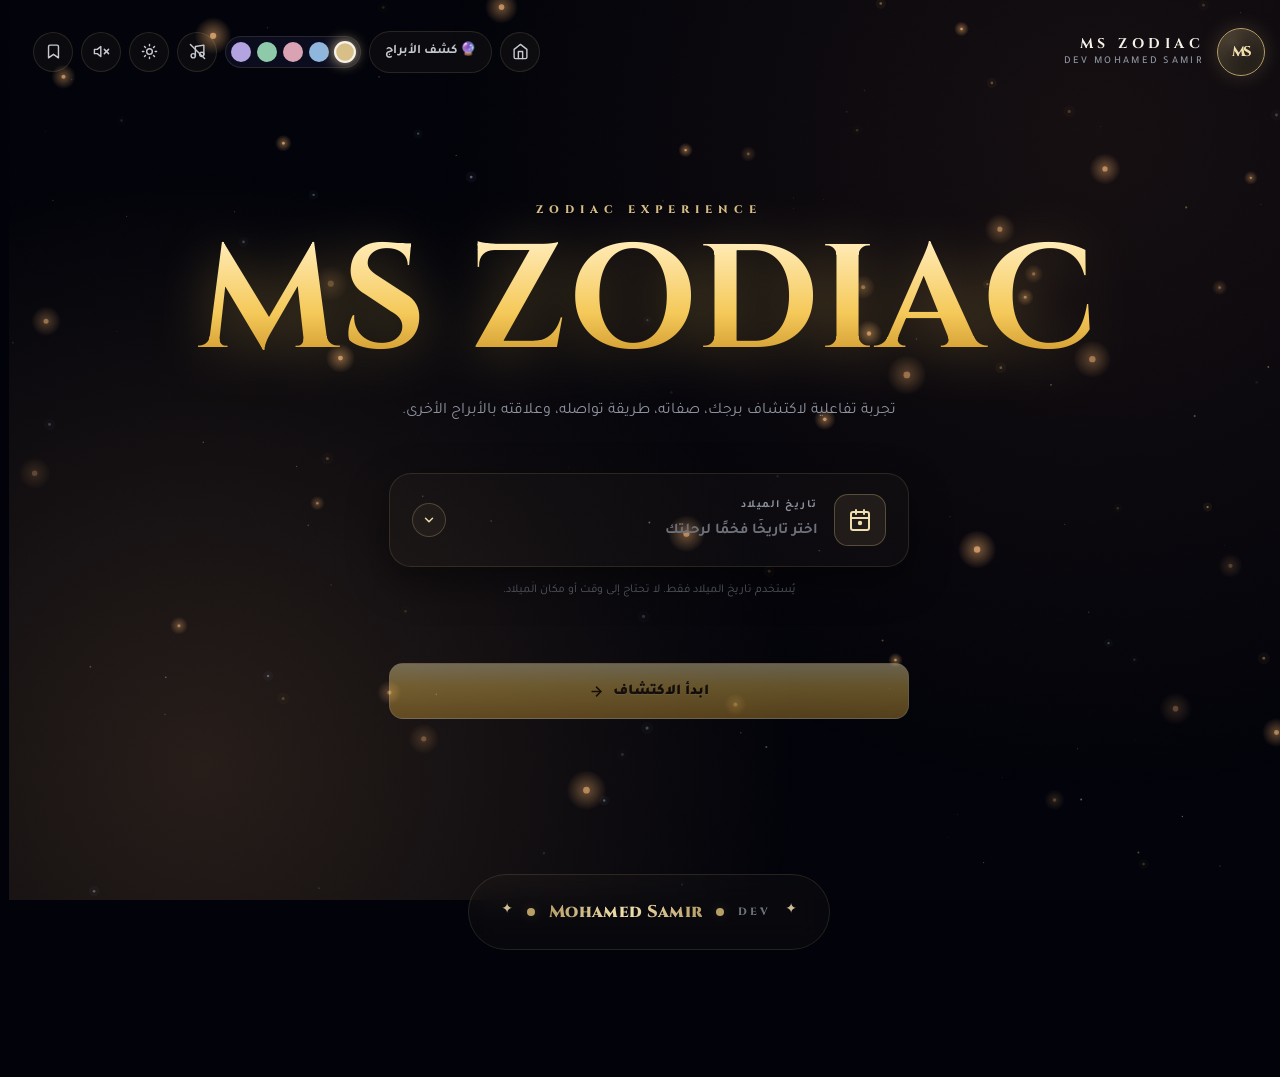
==== commit c65cc45b: "Rename MS_Zodiac_music_controls (1).html to index.html" ====
--- a/index.html
+++ b/index.html
@@ -64,7 +64,7 @@
 :root[data-theme="dark"] .icon-btn.active{color:var(--accent-2);border-color:var(--accent)}
 .icon-btn.music-playing{animation:musicBtnPulse 2s ease-in-out infinite}
  .music-control-wrap{position:relative;display:inline-flex;align-items:center}
-.music-control-menu{position:absolute;top:calc(100% + 10px);right:0;width:285px;padding:14px;border:1px solid var(--line-2);border-radius:16px;background:var(--panel-solid);box-shadow:0 18px 45px rgba(0,0,0,.45),0 0 24px var(--glow);backdrop-filter:blur(16px);-webkit-backdrop-filter:blur(16px);opacity:0;pointer-events:none;transform:translateY(-6px) scale(.98);transition:opacity .22s var(--ease),transform .22s var(--ease);z-index:5000}
+.music-control-menu{position:absolute;top:calc(100% + 10px);right:0;width:220px;padding:12px;border:1px solid var(--line-2);border-radius:16px;background:var(--panel-solid);box-shadow:0 18px 45px rgba(0,0,0,.45),0 0 24px var(--glow);backdrop-filter:blur(16px);-webkit-backdrop-filter:blur(16px);opacity:0;pointer-events:none;transform:translateY(-6px) scale(.98);transition:opacity .22s var(--ease),transform .22s var(--ease);z-index:5000}
 .music-control-menu.open{opacity:1;pointer-events:auto;transform:translateY(0) scale(1)}
 .music-control-head{display:flex;align-items:center;justify-content:space-between;gap:8px;margin-bottom:10px}
 .music-control-title{font-size:12px;font-weight:800;color:var(--text)}
@@ -75,24 +75,7 @@
 .music-volume{width:100%;accent-color:var(--accent)}
 .music-control-range{width:100%;height:4px;cursor:pointer}
 .music-control-label{display:flex;justify-content:space-between;align-items:center;margin-top:8px;color:var(--muted);font-size:10px}
-.music-current-track{margin-top:10px;padding-top:10px;border-top:1px solid var(--line);display:flex;align-items:center;justify-content:space-between;gap:10px}
-.music-track-label{font-size:10px;color:var(--muted);font-weight:700}
-.music-track-name{font-size:11px;color:var(--text-2);font-weight:800;white-space:nowrap;overflow:hidden;text-overflow:ellipsis;max-width:165px}
-.music-track-heading{margin-top:12px;margin-bottom:7px;color:var(--text-2);font-size:10.5px;font-weight:850}
-.music-track-list{display:flex;flex-direction:column;gap:6px}
-.music-track-option{width:100%;display:flex;align-items:center;gap:9px;text-align:right;border:1px solid transparent;background:var(--bg-tint);color:var(--text);border-radius:11px;padding:9px 10px;cursor:pointer;transition:var(--fast)}
-.music-track-option:hover{border-color:var(--line-2);background:var(--panel-2)}
-.music-track-option.active{border-color:rgba(var(--accent-rgb),.45);background:rgba(var(--accent-rgb),.08)}
-.music-track-radio{width:14px;height:14px;border-radius:50%;border:2px solid var(--muted-2);display:grid;place-items:center;flex-shrink:0}
-.music-track-option.active .music-track-radio{border-color:var(--accent-2)}
-.music-track-option.active .music-track-radio::after{content:"";width:6px;height:6px;border-radius:50%;background:var(--accent)}
-.music-track-option-copy{min-width:0;flex:1;display:flex;flex-direction:column;gap:2px}
-.music-track-option-copy strong{font-size:11px;font-weight:850;white-space:nowrap;overflow:hidden;text-overflow:ellipsis}
-.music-track-option-copy small{font-size:9px;color:var(--muted);white-space:nowrap;overflow:hidden;text-overflow:ellipsis}
-.music-track-playing{font-size:14px;color:var(--accent);opacity:0}
-.music-track-option.active .music-track-playing{opacity:1}
-.music-track-notice{margin-top:9px;padding:7px 9px;border-radius:9px;background:var(--bg-tint-2);border:1px solid var(--line);color:var(--muted);font-size:9.5px;line-height:1.6}
-@media (max-width:720px){.music-control-menu{right:-6px;width:250px}}
+@media (max-width:720px){.music-control-menu{right:-6px;width:205px}}
 @keyframes musicBtnPulse{0%,100%{box-shadow:0 0 0 0 var(--glow)}50%{box-shadow:0 0 0 8px rgba(var(--accent-rgb),0)}}
 .ghost-btn{border:1px solid var(--line);padding:10px 15px;border-radius:999px;color:var(--text-2);background:rgba(var(--accent-rgb),.04);transition:var(--fast);display:inline-flex;align-items:center;gap:8px;font-size:13px;font-weight:600}
 .ghost-btn:hover{border-color:var(--line-2);transform:translateY(-1px);background:var(--bg-tint);color:var(--accent-2)}
@@ -451,24 +434,11 @@
 .daily-meta > div{background:var(--panel-solid);padding:14px;text-align:center}
 .daily-meta small{display:block;color:var(--muted-2);font-size:10px;letter-spacing:.1em;text-transform:uppercase;margin-bottom:6px;font-weight:700}
 .daily-meta strong{font-size:14px;font-weight:850;color:var(--accent-3);font-family:var(--font-en)}
-.age-panel{display:flex;flex-direction:column;gap:12px;padding:20px;border:1px solid var(--line);border-radius:22px;background:linear-gradient(145deg,rgba(var(--accent-rgb),.055),rgba(12,14,18,.72));box-shadow:inset 0 1px 0 rgba(255,255,255,.035),0 18px 50px rgba(0,0,0,.18);position:relative;overflow:hidden}
-.age-panel::before{content:"";position:absolute;inset:auto -20% -55% -20%;height:170px;background:radial-gradient(ellipse at center,var(--glow),transparent 68%);pointer-events:none;opacity:.65}
-.age-panel-head{position:relative;display:flex;align-items:center;justify-content:space-between;gap:12px;padding:2px 2px 6px}
-.age-panel-kicker{font-family:var(--font-en);font-size:9px;letter-spacing:.2em;color:var(--accent-3);font-weight:800}
-.age-panel-title{font-size:18px;font-weight:850;color:var(--text);margin-top:4px}
-.age-panel-badge{width:42px;height:42px;border-radius:14px;border:1px solid var(--line-2);display:grid;place-items:center;background:var(--bg-tint-2);color:var(--accent-2);font-size:20px;box-shadow:0 0 26px var(--glow)}
-.age-block{position:relative;border:1px solid var(--line);border-radius:18px;padding:17px 18px;background:rgba(255,255,255,.018);display:flex;justify-content:space-between;align-items:center;gap:14px;transition:var(--fast);overflow:hidden}
-.age-block::after{content:"";position:absolute;left:0;right:0;bottom:0;height:1px;background:linear-gradient(90deg,transparent,var(--accent-3),transparent);opacity:.25}
-.age-block:hover{border-color:var(--line-2);background:var(--bg-tint)}
-.age-block .label{font-size:11px;color:var(--muted);letter-spacing:.08em;font-weight:700}
-.age-block .value{font-size:22px;font-weight:850;color:var(--accent-2);font-variant-numeric:tabular-nums;font-family:var(--font-en);text-align:left}
+.age-panel{display:flex;flex-direction:column;gap:14px}
+.age-block{border:1px solid var(--line);border-radius:18px;padding:20px;background:var(--panel-3);display:flex;justify-content:space-between;align-items:center;gap:14px}
+.age-block .label{font-size:11px;color:var(--muted);letter-spacing:.14em;text-transform:uppercase;font-weight:700}
+.age-block .value{font-size:22px;font-weight:850;color:var(--accent-3);font-variant-numeric:tabular-nums;font-family:var(--font-en)}
 .age-block .sub{font-size:11.5px;color:var(--muted-2);margin-top:4px}
-.age-share-btn{width:100%;margin-top:2px;border:1px solid var(--line-2);border-radius:16px;padding:14px 16px;background:linear-gradient(135deg,var(--bg-tint-2),rgba(var(--accent-rgb),.025));color:var(--text);font-family:var(--font);font-size:13px;font-weight:800;cursor:pointer;display:flex;align-items:center;justify-content:center;gap:9px;transition:var(--fast);box-shadow:0 10px 28px rgba(0,0,0,.18);position:relative;overflow:hidden}
-.age-share-btn::before{content:"";position:absolute;inset:0;background:linear-gradient(110deg,transparent 25%,rgba(255,255,255,.13) 50%,transparent 75%);transform:translateX(-120%);transition:transform .7s var(--ease)}
-.age-share-btn:hover{transform:translateY(-2px);border-color:var(--accent-3);box-shadow:0 16px 34px var(--glow)}
-.age-share-btn:hover::before{transform:translateX(120%)}
-.age-share-btn:active{transform:translateY(0) scale(.985)}
-.age-share-icon{font-size:17px;color:var(--accent-2)}
 .all-grid{display:grid;grid-template-columns:repeat(6,1fr);gap:10px;margin-top:26px}
 .sign-card{border:1px solid var(--line);border-radius:18px;padding:16px 12px;background:var(--panel-3);text-align:center;transition:var(--fast);color:var(--text-2);display:flex;flex-direction:column;align-items:center;gap:6px;cursor:pointer;position:relative;overflow:hidden}
 .sign-card:hover{border-color:var(--line-2);background:var(--panel-2);transform:translateY(-3px);box-shadow:0 10px 30px rgba(0,0,0,.35)}
@@ -1030,24 +1000,6 @@
             </button>
             <input class="music-control-range" id="musicVolume" type="range" min="0" max="1" step="0.01" value="0.35" aria-label="مستوى صوت الأغنية">
           </div>
-          <div class="music-current-track">
-            <span class="music-track-label">الأغنية الحالية</span>
-            <span class="music-track-name" id="musicTrackName">أي العيون الحلوة دي</span>
-          </div>
-          <div class="music-track-heading">اختر الأغنية</div>
-          <div class="music-track-list" role="radiogroup" aria-label="اختيار الأغنية">
-            <button class="music-track-option active" id="musicTrackOption0" type="button" data-track-index="0" role="radio" aria-checked="true">
-              <span class="music-track-radio" aria-hidden="true"></span>
-              <span class="music-track-option-copy"><strong>أي العيون الحلوة دي</strong><small>MS ZODIAC</small></span>
-              <span class="music-track-playing" id="musicTrackPlaying0" aria-hidden="true">♫</span>
-            </button>
-            <button class="music-track-option" id="musicTrackOption1" type="button" data-track-index="1" role="radio" aria-checked="false">
-              <span class="music-track-radio" aria-hidden="true"></span>
-              <span class="music-track-option-copy"><strong>مسمعين</strong><small>MS ZODIAC</small></span>
-              <span class="music-track-playing" id="musicTrackPlaying1" aria-hidden="true">♫</span>
-            </button>
-          </div>
-          <div class="music-track-notice" id="musicTrackNotice" hidden>فيه أغنية تانية متاحة تقدر تختارها من القائمة.</div>
           <div class="music-control-label">
             <span>الصوت</span>
             <span id="musicVolumeValue">35%</span>
@@ -1167,6 +1119,7 @@
       </section>
 
       <div class="bottom-actions">
+        <button class="action-btn primary" id="shareImageBtn" type="button">⬇️ تحميل كصورة</button>
         <button class="new-btn" id="newAnalysis" type="button">بدء تحليل جديد</button>
       </div>
     </div>
@@ -1221,7 +1174,6 @@
 (function(){
 'use strict';
 var LANDING_MUSIC_URL = 'https://files.catbox.moe/mx8oix.mp3';
-var LANDING_MUSIC_URL_2 = 'https://files.catbox.moe/5yyzhb.mp3';
 var ELEMENT_ICONS={'النار':'🔥','الأرض':'🌍','الهواء':'💨','الماء':'💧'};
 var ELEMENT_CLASS={'النار':'fire','الأرض':'earth','الهواء':'air','الماء':'water'};
 var SIGNS=[{"id":"aries","name":"الحمل","symbol":"♈","range":"21 مارس — 19 أبريل","start":[3,21],"end":[4,19],"element":"النار","mode":"أساسي","ruler":"المريخ","polarity":1,"keywords":["مبادرة","حماس","جرأة"],"personality":"الحمل يميل إلى البدء بسرعة والدخول في التجربة.","communication":"مباشر وسريع.","social":"يتفاعل بسرعة مع الناس.","work":"أفضل حالاته مع هدف واضح.","love":"يعشق بسرعة وبصدق.","growth":"تعلّم أن يبطئ قبل القرار.","strengths":["البدء","الحسم","الحماس"],"challenges":["الاندفاع","الملل","قلة الصبر"],"meters":{"الطاقة":92,"الحدس":55,"المنطق":68,"العاطفة":62,"المرونة":58,"الإصرار":78}},{"id":"taurus","name":"الثور","symbol":"♉","range":"20 أبريل — 20 مايو","start":[4,20],"end":[5,20],"element":"الأرض","mode":"ثابت","ruler":"الزهرة","polarity":0,"keywords":["ثبات","صبر","واقعية"],"personality":"الثور يبني قراراته بهدوء.","communication":"هادئ ومحدد.","social":"يقدر الثقة والاستمرارية.","work":"قوي في العمل المستمر.","love":"علاقاته طويلة وهادئة.","growth":"التغيير ليس دائمًا تهديدًا.","strengths":["الثبات","التحمل","الالتزام"],"challenges":["العناد","مقاومة التغيير","التمسك"],"meters":{"الطاقة":65,"الحدس":62,"المنطق":72,"العاطفة":74,"المرونة":45,"الإصرار":92}},{"id":"gemini","name":"الجوزاء","symbol":"♊","range":"21 مايو — 20 يونيو","start":[5,21],"end":[6,20],"element":"الهواء","mode":"متغير","ruler":"عطارد","polarity":1,"keywords":["فضول","مرونة","تواصل"],"personality":"الجوزاء ينجذب للأفكار الجديدة.","communication":"سريع ومتنوع.","social":"سهل الدخول في الحديث.","work":"يزدهر بالتنوع والحركة.","love":"يحتاج شريكًا يحاوره.","growth":"الإكمال قوة.","strengths":["الفضول","التكيف","الحديث"],"challenges":["التشتت","الملل","البدائل"],"meters":{"الطاقة":78,"الحدس":72,"المنطق":88,"العاطفة":55,"المرونة":95,"الإصرار":50}},{"id":"cancer","name":"السرطان","symbol":"♋","range":"21 يونيو — 22 يوليو","start":[6,21],"end":[7,22],"element":"الماء","mode":"أساسي","ruler":"القمر","polarity":0,"keywords":["إحساس","اهتمام","ذاكرة"],"personality":"السرطان يهتم بالتفاصيل الإنسانية.","communication":"يقرأ ما وراء الكلمات.","social":"يتعامل مع الثقة بجدية.","work":"يؤدي جيدًا في بيئة متعاونة.","love":"علاقاته عاطفية عميقة.","growth":"ترك الماضي لا يعني خيانته.","strengths":["الاهتمام","الحدس","الالتزام"],"challenges":["التأثر","التعلق","الحذر"],"meters":{"الطاقة":60,"الحدس":92,"المنطق":65,"العاطفة":95,"المرونة":68,"الإصرار":72}},{"id":"leo","name":"الأسد","symbol":"♌","range":"23 يوليو — 22 أغسطس","start":[7,23],"end":[8,22],"element":"النار","mode":"ثابت","ruler":"الشمس","polarity":1,"keywords":["ثقة","حضور","إبداع"],"personality":"الأسد يحب أن يكون لوجوده معنى.","communication":"واضح وواثق.","social":"يميل إلى الأجواء الدافئة.","work":"يبرع في صناعة شيء واضح.","love":"يحب بشغف وكرم.","growth":"القيمة لا تحتاج إثباتًا.","strengths":["الحضور","الإبداع","الكرم"],"challenges":["الحاجة للتقدير","العناد","الحساسية"],"meters":{"الطاقة":88,"الحدس":62,"المنطق":70,"العاطفة":80,"المرونة":60,"الإصرار":85}},{"id":"virgo","name":"العذراء","symbol":"♍","range":"23 أغسطس — 22 سبتمبر","start":[8,23],"end":[9,22],"element":"الأرض","mode":"متغير","ruler":"عطارد","polarity":0,"keywords":["دقة","تنظيم","ملاحظة"],"personality":"العذراء يلاحظ التفاصيل.","communication":"دقيق وواضح.","social":"يهتم بالتفاصيل الصغيرة.","work":"قوي في التنظيم والجودة.","love":"يعبر عن حبه بالأفعال.","growth":"الكمال غير قابل للتحقيق.","strengths":["الدقة","التحليل","التنظيم"],"challenges":["النقد","التدقيق","التفاصيل"],"meters":{"الطاقة":66,"الحدس":78,"المنطق":95,"العاطفة":62,"المرونة":72,"الإصرار":88}},{"id":"libra","name":"الميزان","symbol":"♎","range":"23 سبتمبر — 22 أكتوبر","start":[9,23],"end":[10,22],"element":"الهواء","mode":"أساسي","ruler":"الزهرة","polarity":1,"keywords":["توازن","حوار","ذوق"],"personality":"الميزان يهتم بالصورة الكاملة.","communication":"لبق ومتزن.","social":"يهتم بالانسجام.","work":"جيد في التنسيق.","love":"علاقاته فن.","growth":"القرار ليس ظلمًا.","strengths":["التوازن","التفاوض","التعاون"],"challenges":["التردد","تجنب المواجهة","الموازنة"],"meters":{"الطاقة":68,"الحدس":75,"المنطق":82,"العاطفة":72,"المرونة":85,"الإصرار":62}},{"id":"scorpio","name":"العقرب","symbol":"♏","range":"23 أكتوبر — 21 نوفمبر","start":[10,23],"end":[11,21],"element":"الماء","mode":"ثابت","ruler":"بلوتو","polarity":0,"keywords":["عمق","تركيز","ملاحظة"],"personality":"العقرب ينظر تحت السطح.","communication":"انتقائي ومركز.","social":"لا يفتح مساحته بسرعة.","work":"قوي في المهام العميقة.","love":"علاقاته عميقة.","growth":"الثقة لا تعني فقدان السيطرة.","strengths":["التركيز","العمق","الإصرار"],"challenges":["الشك","التملك","الماضي"],"meters":{"الطاقة":75,"الحدس":95,"المنطق":85,"العاطفة":88,"المرونة":52,"الإصرار":95}},{"id":"sagittarius","name":"القوس","symbol":"♐","range":"22 نوفمبر — 21 ديسمبر","start":[11,22],"end":[12,21],"element":"النار","mode":"متغير","ruler":"المشتري","polarity":1,"keywords":["مغامرة","تفاؤل","توسع"],"personality":"القوس يحب توسيع الصورة.","communication":"صريح ومتحمس.","social":"يحب المساحة والضحك.","work":"يزدهر في بيئة حرة.","love":"يحب بحماس وصدق.","growth":"الالتزام لا يُقيّد الحرية.","strengths":["التفاؤل","التوسع","الجرأة"],"challenges":["الاستعجال","قلة الصبر","المبالغة"],"meters":{"الطاقة":92,"الحدس":70,"المنطق":72,"العاطفة":65,"المرونة":88,"الإصرار":62}},{"id":"capricorn","name":"الجدي","symbol":"♑","range":"22 ديسمبر — 19 يناير","start":[12,22],"end":[1,19],"element":"الأرض","mode":"أساسي","ruler":"زحل","polarity":0,"keywords":["هدف","مسؤولية","بناء"],"personality":"الجدي يحول الأفكار إلى خطوات.","communication":"مختصر وعملي.","social":"يحتاج دائرة صغيرة.","work":"مناسب للأهداف الطويلة.","love":"يحب بجدية ونضج.","growth":"الراحة ليست تقصيرًا.","strengths":["الانضباط","التحمل","التخطيط"],"challenges":["الصرامة","العمل الزائد","الضغط"],"meters":{"الطاقة":78,"الحدس":62,"المنطق":92,"العاطفة":55,"المرونة":58,"الإصرار":96}},{"id":"aquarius","name":"الدلو","symbol":"♒","range":"20 يناير — 18 فبراير","start":[1,20],"end":[2,18],"element":"الهواء","mode":"ثابت","ruler":"أورانوس","polarity":1,"keywords":["استقلال","أفكار","اختلاف"],"personality":"الدلو ينظر بزاوية مختلفة.","communication":"فكري ومفتوح.","social":"يحتاج مساحة شخصية.","work":"يبرع في الابتكار.","love":"يحب بطريقته.","growth":"العاطفة ليست ضعفًا.","strengths":["الاستقلال","الابتكار","النظر المختلف"],"challenges":["العناد","الابتعاد","كره القيود"],"meters":{"الطاقة":72,"الحدس":82,"المنطق":95,"العاطفة":58,"المرونة":88,"الإصرار":72}},{"id":"pisces","name":"الحوت","symbol":"♓","range":"19 فبراير — 20 مارس","start":[2,19],"end":[3,20],"element":"الماء","mode":"متغير","ruler":"نبتون","polarity":0,"keywords":["خيال","تعاطف","مرونة"],"personality":"الحوت حساس للتفاصيل المعنوية.","communication":"مرن وحساس.","social":"يميل إلى التعاطف.","work":"مميز في الأعمال الإبداعية.","love":"يحب بعمق وإخلاص.","growth":"الحدود ليست قسوة.","strengths":["الخيال","التعاطف","المرونة"],"challenges":["التشتت","التأثر","الحدود"],"meters":{"الطاقة":60,"الحدس":96,"المنطق":62,"العاطفة":94,"المرونة":90,"الإصرار":55}}];
@@ -1261,7 +1213,7 @@
 
 var ZodiacMusic={enabled:false,ctx:null,masterGain:null,isPlaying:false,currentSign:null,loopId:null,stepIndex:0,configs:{'النار':{tempo:400,scale:[261.63,293.66,329.63,392.00,440.00,523.25],wave:'sawtooth',bassWave:'triangle',pattern:[0,2,4,2,3,5,4,2,1,3,5,4],bass:[0,0,3,3],noteDur:0.35,bassDur:1.2,gain:0.06,bassGain:0.09},'الأرض':{tempo:550,scale:[261.63,293.66,329.63,349.23,392.00,440.00,523.25],wave:'triangle',bassWave:'sine',pattern:[0,2,4,5,4,2],bass:[0,5,3,5],noteDur:0.7,bassDur:1.8,gain:0.07,bassGain:0.12},'الهواء':{tempo:320,scale:[440.00,493.88,554.37,659.25,739.99,880.00],wave:'sine',bassWave:'triangle',pattern:[0,3,2,4,3,5,4,2],bass:[0,2,4],noteDur:0.5,bassDur:1.5,gain:0.05,bassGain:0.07},'الماء':{tempo:480,scale:[329.63,369.99,415.30,493.88,554.37,659.25],wave:'sine',bassWave:'sine',pattern:[0,1,2,3,4,5,4,3,2,1],bass:[0,2,3],noteDur:0.9,bassDur:2.2,gain:0.055,bassGain:0.1}},init:function(){var s=Storage.read(Storage.KEY_SETTINGS,{});this.enabled=!!s.music;},ensure:function(){if(!this.ctx){var AC=window.AudioContext||window.webkitAudioContext;if(!AC)return null;try{this.ctx=new AC();this.masterGain=this.ctx.createGain();this.masterGain.gain.value=0.18;this.masterGain.connect(this.ctx.destination);}catch(e){return null;}}if(this.ctx.state==='suspended')try{this.ctx.resume();}catch(e){}return this.ctx;},playNote:function(freq,time,duration,wave,gainVal,pan){if(pan===undefined)pan=0;var ctx=this.ctx;if(!ctx)return;try{var osc=ctx.createOscillator(),gain=ctx.createGain();osc.type=wave;osc.frequency.value=freq;gain.gain.setValueAtTime(0,time);gain.gain.linearRampToValueAtTime(gainVal,time+0.02);gain.gain.exponentialRampToValueAtTime(0.001,time+duration);osc.detune.value=(Math.random()-0.5)*8;if(ctx.createStereoPanner){var p=ctx.createStereoPanner();p.pan.value=pan;osc.connect(gain).connect(p).connect(this.masterGain);}else osc.connect(gain).connect(this.masterGain);osc.start(time);osc.stop(time+duration+0.05);}catch(e){}},playStep:function(){if(!this.isPlaying||!this.ctx)return;var sign=this.currentSign;if(!sign)return;var cfg=this.configs[sign.element]||this.configs['النار'];var t=this.ctx.currentTime+0.02;var step=this.stepIndex%cfg.pattern.length;var noteIdx=cfg.pattern[step];var freq=cfg.scale[noteIdx%cfg.scale.length];var pan=((step%4)-1.5)/1.5*0.5;this.playNote(freq,t,cfg.noteDur,cfg.wave,cfg.gain,pan);if(step%2===0){var hf=cfg.scale[(noteIdx+2)%cfg.scale.length];this.playNote(hf,t,cfg.noteDur*0.8,'sine',cfg.gain*0.5,-pan);}if(step%4===0){var bi=cfg.bass[(this.stepIndex/4|0)%cfg.bass.length];var bf=cfg.scale[bi]/2;this.playNote(bf,t,cfg.bassDur,cfg.bassWave,cfg.bassGain,0);}this.stepIndex++;},start:function(sign){this.stop();if(!this.enabled)return;var ctx=this.ensure();if(!ctx)return;this.currentSign=sign;this.isPlaying=true;this.stepIndex=0;var cfg=this.configs[sign.element]||this.configs['النار'];var self=this;var tick=function(){if(!self.isPlaying)return;self.playStep();self.loopId=setTimeout(tick,cfg.tempo);};tick();},stop:function(){this.isPlaying=false;if(this.loopId){clearTimeout(this.loopId);this.loopId=null;}}};
 
-var AudioManager={enabled:false,playing:false,userInteracted:false,audioEl:null,mode:'site',menuOpen:false,audioWasPlaying:false,init:function(){var self=this;this.audioEl=$('landingAudio');if(!this.audioEl)return;var s=Storage.read(Storage.KEY_SETTINGS,{});this.enabled=!!s.audioEnabled;this.trackIndex=s.landingTrack===1?1:0;this.audioEl.src=this.getTrackUrl();this.audioEl.volume=Number.isFinite(Number(s.audioVolume))?Math.max(0,Math.min(1,Number(s.audioVolume))):0.35;this.audioEl.loop=true;this.audioEl.load();this.updateIcon();this.updateControls();this.updateTrackUI();this.showTrackNoticeOnce();var activate=function(){self.userInteracted=true;document.removeEventListener('click',activate);document.removeEventListener('touchstart',activate);document.removeEventListener('keydown',activate);if(self.enabled){self.play();}};document.addEventListener('click',activate,{passive:true});document.addEventListener('touchstart',activate,{passive:true});document.addEventListener('keydown',activate,{passive:true});var btn=$('musicBtn');if(btn){btn.addEventListener('click',function(e){e.stopPropagation();self.toggleMenu();});}var playBtn=$('musicPlayPause');if(playBtn){playBtn.addEventListener('click',function(e){e.stopPropagation();if(self.playing){self.pause();}else{self.enabled=true;self.persist();self.play();}haptic();});}$$('.music-track-option').forEach(function(trackBtn){trackBtn.addEventListener('click',function(e){e.stopPropagation();var idx=Number(trackBtn.dataset.trackIndex);self.selectTrack(idx);haptic();});});var volume=$('musicVolume');if(volume){volume.value=String(self.audioEl.volume);volume.addEventListener('input',function(e){e.stopPropagation();self.setVolume(Number(this.value));});}document.addEventListener('click',function(e){var wrap=$('musicControlWrap');if(self.menuOpen&&wrap&&!wrap.contains(e.target))self.closeMenu();});this.audioEl.addEventListener('play',function(){self.playing=true;self.enabled=true;self.updateIcon();self.updateControls();});this.audioEl.addEventListener('pause',function(){self.playing=false;self.updateIcon();self.updateControls();});this.audioEl.addEventListener('ended',function(){self.playing=false;self.updateIcon();self.updateControls();});},getTrackUrl:function(){return this.trackIndex===1?LANDING_MUSIC_URL_2:LANDING_MUSIC_URL;},getTrackName:function(){return this.trackIndex===1?'مسمعين':'أي العيون الحلوة دي';},selectTrack:function(index){if(!this.audioEl)return;index=index===1?1:0;if(index===this.trackIndex){this.updateTrackUI();return;}var wasPlaying=this.playing;this.trackIndex=index;this.persist();this.audioEl.src=this.getTrackUrl();this.audioEl.loop=true;this.audioEl.load();this.updateTrackUI();if(wasPlaying){this.play();}else{this.updateControls();}},switchTrack:function(){this.selectTrack(this.trackIndex===0?1:0);},updateTrackUI:function(){var n=$('musicTrackName');if(n)n.textContent=this.getTrackName();$$('.music-track-option').forEach(function(btn){var active=Number(btn.dataset.trackIndex)===AudioManager.trackIndex;btn.classList.toggle('active',active);btn.setAttribute('aria-checked',active?'true':'false');});},showTrackNoticeOnce:function(){var key='msZodiacMusicTrackNoticeShown';var shown=Storage.read(key,false);if(shown)return;var notice=$('musicTrackNotice');if(!notice)return;notice.hidden=false;Storage.write(key,true);},toggleMenu:function(){if(this.menuOpen)this.closeMenu();else this.openMenu();},openMenu:function(){var m=$('musicControlMenu');if(!m)return;this.menuOpen=true;m.classList.add('open');m.setAttribute('aria-hidden','false');},closeMenu:function(){var m=$('musicControlMenu');if(!m)return;this.menuOpen=false;m.classList.remove('open');m.setAttribute('aria-hidden','true');},persist:function(){var st=Storage.read(Storage.KEY_SETTINGS,{});Storage.write(Storage.KEY_SETTINGS,Object.assign({},st,{audioEnabled:this.enabled,audioVolume:this.audioEl?this.audioEl.volume:0.35,landingTrack:this.trackIndex}));},setVolume:function(v){if(!this.audioEl)return;this.audioEl.volume=Math.max(0,Math.min(1,v));this.persist();this.updateControls();},play:function(){if(!this.audioEl||!this.getTrackUrl())return;this.enabled=true;this.audioEl.play().then(function(){AudioManager.playing=true;AudioManager.mode='site';AudioManager.updateIcon();AudioManager.updateControls();}).catch(function(){AudioManager.updateIcon();AudioManager.updateControls();});},pause:function(){if(this.audioEl&&!this.audioEl.paused)this.audioEl.pause();this.playing=false;this.updateIcon();this.updateControls();},updateIcon:function(){var btn=$('musicBtn');if(!btn)return;btn.classList.toggle('active',this.enabled);btn.classList.toggle('music-playing',this.playing);var icon=$('musicIcon');if(!icon)return;if(this.playing){icon.innerHTML='<path d="M9 18V5l12-2v13"/><circle cx="6" cy="18" r="3"/><circle cx="18" cy="16" r="3"/>';}else{icon.innerHTML='<path d="M9 18V5l12-2v13"/><circle cx="6" cy="18" r="3"/><circle cx="18" cy="16" r="3"/><line x1="2" y1="2" x2="22" y2="22"/>'; }},updateControls:function(){var status=$('musicControlStatus'),play=$('musicPlayPause'),icon=$('musicPlayPauseIcon'),volume=$('musicVolume'),volumeValue=$('musicVolumeValue');if(status)status.textContent=this.playing?'تعمل الآن':'متوقفة';if(play)play.setAttribute('aria-label',this.playing?'إيقاف الأغنية':'تشغيل الأغنية');if(icon)icon.innerHTML=this.playing?'<rect x="6" y="4" width="4" height="16" rx="1"/><rect x="14" y="4" width="4" height="16" rx="1"/>':'<polygon points="6 4 20 12 6 20 6 4"/>';if(volume&&this.audioEl)volume.value=String(this.audioEl.volume);if(volumeValue&&this.audioEl)volumeValue.textContent=Math.round(this.audioEl.volume*100)+'%';},playLanding:function(){this.play();},playSign:function(){this.play();},stopAll:function(){this.pause();}};
+var AudioManager={enabled:false,playing:false,userInteracted:false,audioEl:null,mode:'site',menuOpen:false,audioWasPlaying:false,init:function(){var self=this;this.audioEl=$('landingAudio');if(!this.audioEl)return;var s=Storage.read(Storage.KEY_SETTINGS,{});this.enabled=!!s.audioEnabled;this.audioEl.src=LANDING_MUSIC_URL;this.audioEl.volume=Number.isFinite(Number(s.audioVolume))?Math.max(0,Math.min(1,Number(s.audioVolume))):0.35;this.audioEl.loop=true;this.audioEl.load();this.updateIcon();this.updateControls();var activate=function(){self.userInteracted=true;document.removeEventListener('click',activate);document.removeEventListener('touchstart',activate);document.removeEventListener('keydown',activate);if(self.enabled){self.play();}};document.addEventListener('click',activate,{passive:true});document.addEventListener('touchstart',activate,{passive:true});document.addEventListener('keydown',activate,{passive:true});var btn=$('musicBtn');if(btn){btn.addEventListener('click',function(e){e.stopPropagation();self.toggleMenu();});}var playBtn=$('musicPlayPause');if(playBtn){playBtn.addEventListener('click',function(e){e.stopPropagation();if(self.playing){self.pause();}else{self.enabled=true;self.persist();self.play();}haptic();});}var volume=$('musicVolume');if(volume){volume.value=String(self.audioEl.volume);volume.addEventListener('input',function(e){e.stopPropagation();self.setVolume(Number(this.value));});}document.addEventListener('click',function(e){var wrap=$('musicControlWrap');if(self.menuOpen&&wrap&&!wrap.contains(e.target))self.closeMenu();});this.audioEl.addEventListener('play',function(){self.playing=true;self.enabled=true;self.updateIcon();self.updateControls();});this.audioEl.addEventListener('pause',function(){self.playing=false;self.updateIcon();self.updateControls();});this.audioEl.addEventListener('ended',function(){self.playing=false;self.updateIcon();self.updateControls();});},toggleMenu:function(){if(this.menuOpen)this.closeMenu();else this.openMenu();},openMenu:function(){var m=$('musicControlMenu');if(!m)return;this.menuOpen=true;m.classList.add('open');m.setAttribute('aria-hidden','false');},closeMenu:function(){var m=$('musicControlMenu');if(!m)return;this.menuOpen=false;m.classList.remove('open');m.setAttribute('aria-hidden','true');},persist:function(){var st=Storage.read(Storage.KEY_SETTINGS,{});Storage.write(Storage.KEY_SETTINGS,Object.assign({},st,{audioEnabled:this.enabled,audioVolume:this.audioEl?this.audioEl.volume:0.35}));},setVolume:function(v){if(!this.audioEl)return;this.audioEl.volume=Math.max(0,Math.min(1,v));this.persist();this.updateControls();},play:function(){if(!this.audioEl||!LANDING_MUSIC_URL)return;this.enabled=true;this.audioEl.play().then(function(){AudioManager.playing=true;AudioManager.mode='site';AudioManager.updateIcon();AudioManager.updateControls();}).catch(function(){AudioManager.updateIcon();AudioManager.updateControls();});},pause:function(){if(this.audioEl&&!this.audioEl.paused)this.audioEl.pause();this.playing=false;this.updateIcon();this.updateControls();},updateIcon:function(){var btn=$('musicBtn');if(!btn)return;btn.classList.toggle('active',this.enabled);btn.classList.toggle('music-playing',this.playing);var icon=$('musicIcon');if(!icon)return;if(this.playing){icon.innerHTML='<path d="M9 18V5l12-2v13"/><circle cx="6" cy="18" r="3"/><circle cx="18" cy="16" r="3"/>';}else{icon.innerHTML='<path d="M9 18V5l12-2v13"/><circle cx="6" cy="18" r="3"/><circle cx="18" cy="16" r="3"/><line x1="2" y1="2" x2="22" y2="22"/>'; }},updateControls:function(){var status=$('musicControlStatus'),play=$('musicPlayPause'),icon=$('musicPlayPauseIcon'),volume=$('musicVolume'),volumeValue=$('musicVolumeValue');if(status)status.textContent=this.playing?'تعمل الآن':'متوقفة';if(play)play.setAttribute('aria-label',this.playing?'إيقاف الأغنية':'تشغيل الأغنية');if(icon)icon.innerHTML=this.playing?'<rect x="6" y="4" width="4" height="16" rx="1"/><rect x="14" y="4" width="4" height="16" rx="1"/>':'<polygon points="6 4 20 12 6 20 6 4"/>';if(volume&&this.audioEl)volume.value=String(this.audioEl.volume);if(volumeValue&&this.audioEl)volumeValue.textContent=Math.round(this.audioEl.volume*100)+'%';},playLanding:function(){this.play();},playSign:function(){this.play();},stopAll:function(){this.pause();}};
 
 function StarField(canvas){this.c=canvas;this.ctx=canvas.getContext('2d');this.stars=[];this.reduced=window.matchMedia('(prefers-reduced-motion: reduce)').matches;this.raf=0;this.ox=0;this.oy=0;this.mx=0;this.my=0;var self=this;window.addEventListener('resize',throttle(function(){self.resize();},150),{passive:true});if(window.matchMedia('(hover:hover)').matches){window.addEventListener('mousemove',throttle(function(e){self.mx=e.clientX/window.innerWidth-.5;self.my=e.clientY/window.innerHeight-.5;},80),{passive:true});}this.resize();this.tick=this.tick.bind(this);this.start();}
 StarField.prototype.resize=function(){var dpr=Math.min(window.devicePixelRatio||1,2);this.c.width=window.innerWidth*dpr;this.c.height=window.innerHeight*dpr;this.ctx.setTransform(dpr,0,0,dpr,0,0);this.w=window.innerWidth;this.h=window.innerHeight;var count=Math.min(120,Math.max(50,Math.floor(this.w/12)));this.stars=[];for(var i=0;i<count;i++)this.stars.push({x:Math.random()*this.w,y:Math.random()*this.h,r:Math.random()*1.4+.2,a:Math.random()*.55+.15,vx:(Math.random()-.5)*.03,vy:(Math.random()-.5)*.03,tw:Math.random()*.02+.005,depth:Math.random()*.8+.2,gold:Math.random()>.55});};
@@ -1642,15 +1594,7 @@
 var msg=dailyMessage(s,todayISO);
 var meta=dailyMeta(s,todayISO);
 var age=state.birthDate?calcAge(state.birthDate):null;
-var ageHTML='';
-if(age){
-var bdayText=age.daysToBday===0?'اليوم 🎂':age.daysToBday===1?'غدًا 🎂':age.daysToBday+' يوم';
-var nextDate=age.nextBirthday?formatArabicDate(age.nextBirthday):'—';
-ageHTML='<div class="age-panel"><div class="age-panel-head"><div><div class="age-panel-kicker">BIRTHDAY PROFILE</div><div class="age-panel-title">بيانات ميلادك</div></div><div class="age-panel-badge">'+s.symbol+'</div></div><div class="age-block"><div><div class="label">عمرك الآن</div><div class="sub">من تاريخ '+formatArabicDate(state.birthDate)+'</div></div><div style="text-align:left"><div class="value">'+age.years+' سنة</div></div></div><div class="age-block"><div><div class="label">المتبقي على عيد ميلادك</div><div class="sub">موعده القادم: '+nextDate+'</div></div><div style="text-align:left"><div class="value">'+bdayText+'</div></div></div><div class="age-block"><div><div class="label">برجك</div><div class="sub">'+s.element+' · '+s.mode+' · '+s.ruler+'</div></div><div style="text-align:left"><div class="value">'+s.symbol+' '+s.name+'</div></div></div><button class="age-share-btn" id="shareImageBtn" type="button"><span class="age-share-icon">✦</span><span>تحميل بطاقة ميلادك كصورة</span><span>↓</span></button></div>';
-}
-wrap.innerHTML='<div class="daily"><div class="daily-card"><div class="daily-symbol">'+s.symbol+'</div><div class="daily-date">'+formatArabicDate(todayISO)+'</div><div class="daily-title">رسالة '+s.name+' اليوم</div><div class="daily-text">'+msg+'</div><div class="daily-meta"><div><small>الحظ</small><strong>'+meta.luck+'%</strong></div><div><small>الحب</small><strong>'+meta.love+'%</strong></div><div><small>الطاقة</small><strong>'+meta.energy+'%</strong></div></div></div>'+ageHTML+'</div>';
-var shareBtn=$('shareImageBtn');
-if(shareBtn)shareBtn.addEventListener('click',downloadShareImage);
+wrap.innerHTML='<div class="daily"><div class="daily-card"><div class="daily-symbol">'+s.symbol+'</div><div class="daily-date">'+formatArabicDate(todayISO)+'</div><div class="daily-title">رسالة '+s.name+' اليوم</div><div class="daily-text">'+msg+'</div><div class="daily-meta"><div><small>الحظ</small><strong>'+meta.luck+'%</strong></div><div><small>الحب</small><strong>'+meta.love+'%</strong></div><div><small>الطاقة</small><strong>'+meta.energy+'%</strong></div></div></div><div class="age-panel">'+(age?'<div class="age-block"><div><div class="label">عمرك</div></div><div style="text-align:left"><div class="value">'+age.years+' سنة</div></div></div><div class="age-block"><div><div class="label">عيد ميلادك القادم</div></div><div style="text-align:left"><div class="value">'+(age.daysToBday===0?'اليوم!':age.daysToBday+' يوم')+'</div></div></div>':'')+'<div class="age-block"><div><div class="label">البرج</div><div class="sub">'+s.element+' · '+s.mode+'</div></div><div style="text-align:left"><div class="value">'+s.symbol+'</div></div></div></div></div>';
 setTimeout(function(){
 document.querySelectorAll('.daily-meta strong').forEach(function(el,i){
 setTimeout(function(){el.classList.add('pulse-val');setTimeout(function(){el.classList.remove('pulse-val');},900);},i*150);
@@ -1771,16 +1715,14 @@
 var d=parseISO(birthISO);
 if(!d)return null;
 var now=new Date();
-var y=now.getUTCFullYear(),m=now.getUTCMonth(),day=now.getUTCDate();
-var by=d.getUTCFullYear(),bm=d.getUTCMonth(),bd=d.getUTCDate();
-var years=y-by-((m<bm||(m===bm&&day<bd))?1:0);
-var nowUTC=Date.UTC(y,m,day);
-var bUTC=Date.UTC(by,bm,bd);
+var nowUTC=Date.UTC(now.getUTCFullYear(),now.getUTCMonth(),now.getUTCDate());
+var bUTC=Date.UTC(d.getUTCFullYear(),d.getUTCMonth(),d.getUTCDate());
 var days=Math.floor((nowUTC-bUTC)/86400000);
-var next=new Date(Date.UTC(y,bm,bd));
-if(next.getTime()<nowUTC)next.setUTCFullYear(y+1);
+var years=Math.floor(days/365.2425);
+var next=new Date(Date.UTC(now.getUTCFullYear(),d.getUTCMonth(),d.getUTCDate()));
+if(next.getTime()<nowUTC)next.setUTCFullYear(next.getUTCFullYear()+1);
 var daysToBday=Math.ceil((next.getTime()-nowUTC)/86400000);
-return {years:years,days:days,daysToBday:daysToBday,nextBirthday:toISO(next.getUTCFullYear(),next.getUTCMonth(),next.getUTCDate())};
+return {years:years,days:days,daysToBday:daysToBday};
 }
 function dailyMessage(sign,dateISO){var msgs=DAILY_TONES[sign.element]||DAILY_TONES['النار'];return msgs[dayHash(sign.id+dateISO)%msgs.length];}
 function dailyMeta(sign,dateISO){var seed=dayHash(sign.id+dateISO+'meta');return {luck:55+(seed%43),love:55+((seed>>3)%43),energy:55+((seed>>6)%43)};}
@@ -1861,40 +1803,45 @@
 
 function buildShareCanvas(){
 var s=SIGNS[state.activeIndex];
-var age=state.birthDate?calcAge(state.birthDate):null;
 var W=1080,H=1350;
 var c=document.createElement('canvas');c.width=W;c.height=H;
 var ctx=c.getContext('2d');
 var elementColors={'النار':['#1a0f08','#0d0603'],'الأرض':['#0f1a0d','#050807'],'الهواء':['#0d1418','#050809'],'الماء':['#0d161c','#050809']};
 var ec=elementColors[s.element]||elementColors['النار'];
-var bg=ctx.createLinearGradient(0,0,W,H);
-bg.addColorStop(0,ec[0]);bg.addColorStop(.5,'#080a12');bg.addColorStop(1,ec[1]);
+var bg=ctx.createLinearGradient(0,0,0,H);
+bg.addColorStop(0,ec[0]);bg.addColorStop(1,ec[1]);
 ctx.fillStyle=bg;ctx.fillRect(0,0,W,H);
 var accentColors={'النار':'232,168,106','الأرض':'157,191,148','الهواء':'157,196,224','الماء':'136,182,201'};
 var ac=accentColors[s.element]||'215,191,135';
-var rg=ctx.createRadialGradient(W/2,330,0,W/2,330,760);
-rg.addColorStop(0,'rgba('+ac+',.3)');rg.addColorStop(1,'rgba('+ac+',0)');
+var rg=ctx.createRadialGradient(W/2,400,0,W/2,400,700);
+rg.addColorStop(0,'rgba('+ac+',.28)');rg.addColorStop(1,'rgba('+ac+',0)');
 ctx.fillStyle=rg;ctx.fillRect(0,0,W,H);
-for(var i=0;i<260;i++){var r=Math.random()*1.9+.25;ctx.fillStyle='rgba(255,244,214,'+(Math.random()*.7+.08)+')';ctx.beginPath();ctx.arc(Math.random()*W,Math.random()*H,r,0,Math.PI*2);ctx.fill();}
-ctx.strokeStyle='rgba('+ac+',.48)';ctx.lineWidth=2.5;ctx.strokeRect(38,38,W-76,H-76);
-ctx.strokeStyle='rgba('+ac+',.14)';ctx.lineWidth=1;ctx.strokeRect(54,54,W-108,H-108);
-ctx.fillStyle='rgba('+ac+',.96)';ctx.font='900 30px Cinzel, serif';ctx.textAlign='center';ctx.direction='ltr';
-ctx.fillText('MS ZODIAC',W/2,116);
-ctx.fillStyle='rgba(255,255,255,.43)';ctx.font='700 14px Cinzel, serif';ctx.fillText('BIRTHDAY PROFILE',W/2,148);
-ctx.save();ctx.shadowColor='rgba('+ac+',.95)';ctx.shadowBlur=85;ctx.fillStyle='#f0dfad';ctx.font='310px Cinzel, serif';ctx.fillText(s.symbol,W/2,500);ctx.restore();
-ctx.fillStyle='#f5f2e9';ctx.font='900 92px Tajawal, system-ui, sans-serif';ctx.direction='rtl';ctx.fillText(s.name,W/2,635);
-ctx.fillStyle='rgba('+ac+',.88)';ctx.font='700 27px Tajawal, system-ui, sans-serif';ctx.fillText(s.range,W/2,682);
-var panelY=745,panelH=300;
-var pg=ctx.createLinearGradient(0,panelY,W,panelY+panelH);pg.addColorStop(0,'rgba(255,255,255,.045)');pg.addColorStop(1,'rgba('+ac+',.075)');
-ctx.fillStyle=pg;ctx.strokeStyle='rgba('+ac+',.28)';ctx.lineWidth=1.5;ctx.beginPath();var px=105,py=panelY,pw=W-210,ph=panelH,pr=30;ctx.moveTo(px+pr,py);ctx.lineTo(px+pw-pr,py);ctx.quadraticCurveTo(px+pw,py,px+pw,py+pr);ctx.lineTo(px+pw,py+ph-pr);ctx.quadraticCurveTo(px+pw,py+ph,px+pw-pr,py+ph);ctx.lineTo(px+pr,py+ph);ctx.quadraticCurveTo(px,py+ph,px,py+ph-pr);ctx.lineTo(px,py+pr);ctx.quadraticCurveTo(px,py,px+pr,py);ctx.closePath();ctx.fill();ctx.stroke();
-var colX=[250,540,830];
-var labels=['العمر','عيد الميلاد القادم','البرج'];
-var values=[age?age.years+' سنة':'—',age?(age.daysToBday===0?'اليوم!':age.daysToBday+' يوم'):'—',s.symbol+' '+s.name];
-var subs=[age&&state.birthDate?formatArabicDate(state.birthDate):'تاريخ الميلاد',age&&age.nextBirthday?formatArabicDate(age.nextBirthday):'الموعد القادم',s.element+' · '+s.mode];
-for(var ci=0;ci<3;ci++){ctx.fillStyle='rgba('+ac+',.72)';ctx.font='800 19px Tajawal, system-ui, sans-serif';ctx.textAlign='center';ctx.direction='rtl';ctx.fillText(labels[ci],colX[ci],805);ctx.fillStyle='#f5f2e9';ctx.font='900 31px Tajawal, system-ui, sans-serif';ctx.fillText(values[ci],colX[ci],855);ctx.fillStyle='rgba(255,255,255,.45)';ctx.font='500 16px Tajawal, system-ui, sans-serif';ctx.fillText(subs[ci],colX[ci],895);if(ci<2){ctx.fillStyle='rgba('+ac+',.22)';ctx.fillRect(colX[ci]+145,790,1,85);}}
-ctx.fillStyle='rgba(255,255,255,.52)';ctx.font='500 22px Tajawal, system-ui, sans-serif';ctx.textAlign='center';ctx.direction='rtl';ctx.fillText('بطاقة شخصية من تجربة MS ZODIAC',W/2,1115);
-ctx.fillStyle='rgba('+ac+',.82)';ctx.font='800 24px Cinzel, serif';ctx.direction='ltr';ctx.fillText('DEV Mohamed Samir',W/2,H-88);
-ctx.fillStyle='rgba(255,255,255,.3)';ctx.font='500 13px Tajawal, system-ui, sans-serif';ctx.fillText('MS ZODIAC  ·  PERSONAL BIRTHDAY CARD',W/2,H-58);
+for(var i=0;i<220;i++){var r=Math.random()*1.8+.3;ctx.fillStyle='rgba(255,244,214,'+(Math.random()*.65+.1)+')';ctx.beginPath();ctx.arc(Math.random()*W,Math.random()*H,r,0,Math.PI*2);ctx.fill();}
+ctx.strokeStyle='rgba('+ac+',.45)';ctx.lineWidth=2.5;ctx.strokeRect(40,40,W-80,H-80);
+ctx.fillStyle='rgba('+ac+',.95)';ctx.font='900 28px Cinzel, serif';ctx.textAlign='center';
+ctx.fillText('MS ZODIAC',W/2,130);
+ctx.fillStyle='rgba(255,255,255,.45)';ctx.font='14px system-ui,sans-serif';
+ctx.fillText('Z O D I A C   E X P E R I E N C E',W/2,165);
+ctx.save();
+ctx.shadowColor='rgba('+ac+',.9)';ctx.shadowBlur=80;
+ctx.fillStyle='#f0dfad';ctx.font='300px Cinzel, serif';
+ctx.fillText(s.symbol,W/2,520);
+ctx.restore();
+ctx.fillStyle='#f5f2e9';ctx.font='900 108px Tajawal, system-ui,sans-serif';
+ctx.fillText(s.name,W/2,660);
+ctx.fillStyle='rgba('+ac+',.85)';ctx.font='700 30px Tajawal, system-ui,sans-serif';
+ctx.fillText(s.range,W/2,720);
+ctx.fillStyle='rgba(255,255,255,.75)';ctx.font='400 26px Tajawal, system-ui,sans-serif';ctx.textAlign='center';ctx.direction='rtl';
+var words=(s.personality.slice(0,180)+'…').split(' ');
+var line='';var lines=[];
+for(var wi=0;wi<words.length;wi++){var test=line?line+' '+words[wi]:words[wi];if(ctx.measureText(test).width>W-240&&line){lines.push(line);line=words[wi];}else line=test;}
+if(line)lines.push(line);
+lines.forEach(function(l,i){ctx.fillText(l,W/2,850+i*44);});
+ctx.fillStyle='rgba('+ac+',.7)';ctx.font='800 22px Tajawal, system-ui,sans-serif';
+ctx.fillText('✦  '+s.keywords.join('  ·  ')+'  ✦',W/2,1130);
+ctx.direction='ltr';
+ctx.fillStyle='rgba('+ac+',.55)';ctx.font='800 22px Cinzel, serif';
+ctx.fillText('DEV Mohamed Samir',W/2,H-80);
 return c;
 }
 
@@ -2064,6 +2011,7 @@
 $('newAnalysis').addEventListener('click',reset);
 $('headerNew').addEventListener('click',reset);
 $('homeBtn').addEventListener('click',function(){haptic();reset();});
+$('shareImageBtn').addEventListener('click',downloadShareImage);
 $('saveCurrentBtn').addEventListener('click',saveCurrentProfile);
 $('savedBtn').addEventListener('click',function(){
 var el=$('savedBody').closest('.section-block');
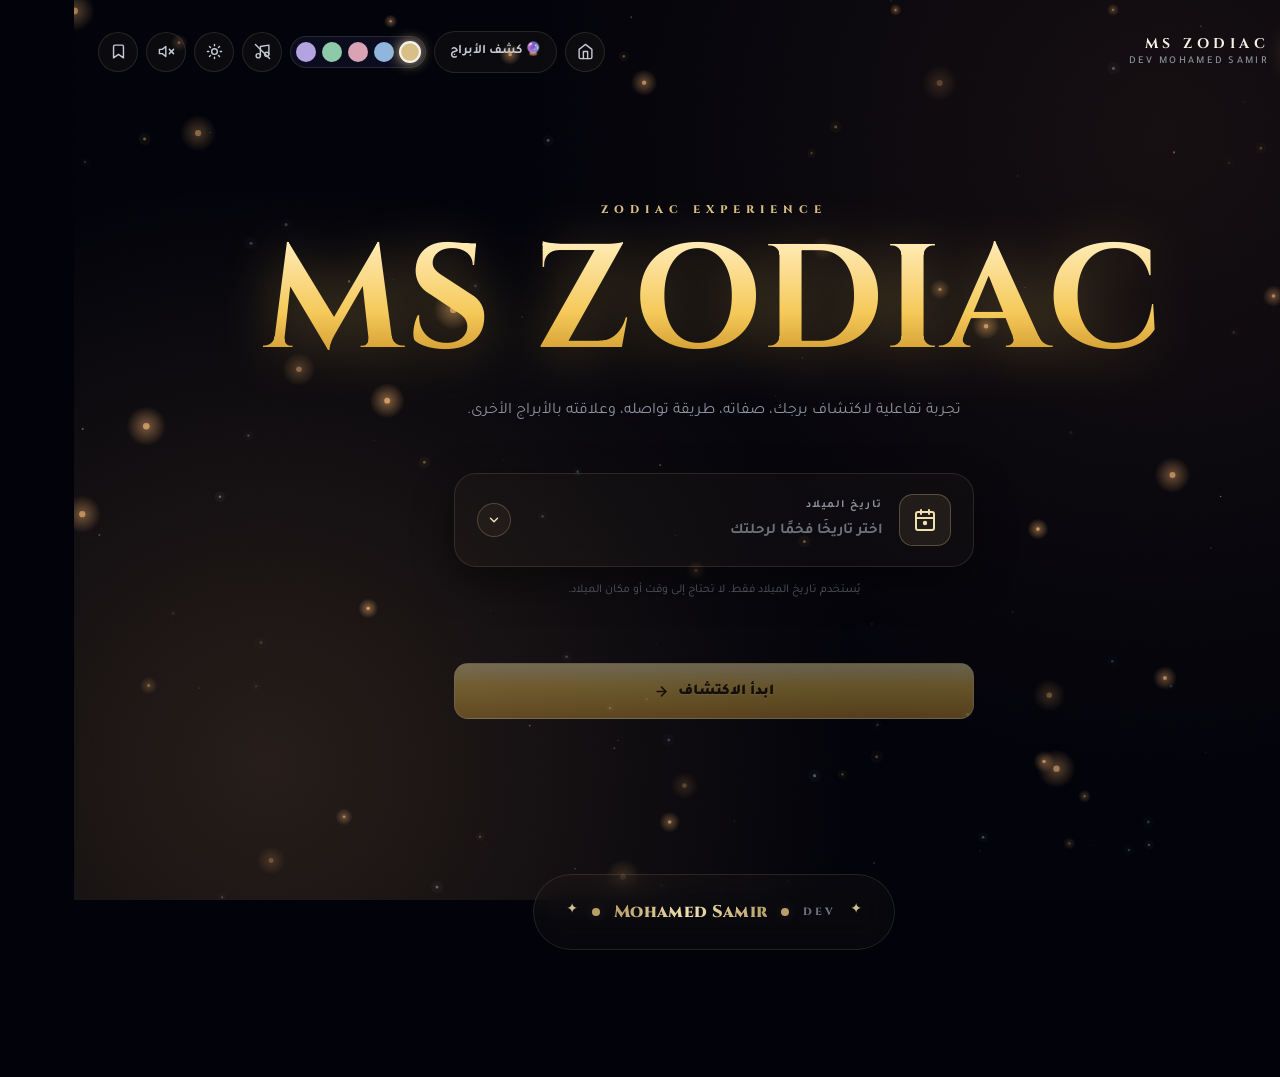
==== commit 8f67f877: "Rename preview.html to index.html" ====
--- a/index.html
+++ b/index.html
@@ -64,7 +64,7 @@
 :root[data-theme="dark"] .icon-btn.active{color:var(--accent-2);border-color:var(--accent)}
 .icon-btn.music-playing{animation:musicBtnPulse 2s ease-in-out infinite}
  .music-control-wrap{position:relative;display:inline-flex;align-items:center}
-.music-control-menu{position:absolute;top:calc(100% + 10px);right:0;width:220px;padding:12px;border:1px solid var(--line-2);border-radius:16px;background:var(--panel-solid);box-shadow:0 18px 45px rgba(0,0,0,.45),0 0 24px var(--glow);backdrop-filter:blur(16px);-webkit-backdrop-filter:blur(16px);opacity:0;pointer-events:none;transform:translateY(-6px) scale(.98);transition:opacity .22s var(--ease),transform .22s var(--ease);z-index:5000}
+.music-control-menu{position:absolute;top:calc(100% + 10px);right:0;width:285px;padding:14px;border:1px solid var(--line-2);border-radius:16px;background:var(--panel-solid);box-shadow:0 18px 45px rgba(0,0,0,.45),0 0 24px var(--glow);backdrop-filter:blur(16px);-webkit-backdrop-filter:blur(16px);opacity:0;pointer-events:none;transform:translateY(-6px) scale(.98);transition:opacity .22s var(--ease),transform .22s var(--ease);z-index:5000}
 .music-control-menu.open{opacity:1;pointer-events:auto;transform:translateY(0) scale(1)}
 .music-control-head{display:flex;align-items:center;justify-content:space-between;gap:8px;margin-bottom:10px}
 .music-control-title{font-size:12px;font-weight:800;color:var(--text)}
@@ -75,7 +75,24 @@
 .music-volume{width:100%;accent-color:var(--accent)}
 .music-control-range{width:100%;height:4px;cursor:pointer}
 .music-control-label{display:flex;justify-content:space-between;align-items:center;margin-top:8px;color:var(--muted);font-size:10px}
-@media (max-width:720px){.music-control-menu{right:-6px;width:205px}}
+.music-current-track{margin-top:10px;padding-top:10px;border-top:1px solid var(--line);display:flex;align-items:center;justify-content:space-between;gap:10px}
+.music-track-label{font-size:10px;color:var(--muted);font-weight:700}
+.music-track-name{font-size:11px;color:var(--text-2);font-weight:800;white-space:nowrap;overflow:hidden;text-overflow:ellipsis;max-width:165px}
+.music-track-heading{margin-top:12px;margin-bottom:7px;color:var(--text-2);font-size:10.5px;font-weight:850}
+.music-track-list{display:flex;flex-direction:column;gap:6px}
+.music-track-option{width:100%;display:flex;align-items:center;gap:9px;text-align:right;border:1px solid transparent;background:var(--bg-tint);color:var(--text);border-radius:11px;padding:9px 10px;cursor:pointer;transition:var(--fast)}
+.music-track-option:hover{border-color:var(--line-2);background:var(--panel-2)}
+.music-track-option.active{border-color:rgba(var(--accent-rgb),.45);background:rgba(var(--accent-rgb),.08)}
+.music-track-radio{width:14px;height:14px;border-radius:50%;border:2px solid var(--muted-2);display:grid;place-items:center;flex-shrink:0}
+.music-track-option.active .music-track-radio{border-color:var(--accent-2)}
+.music-track-option.active .music-track-radio::after{content:"";width:6px;height:6px;border-radius:50%;background:var(--accent)}
+.music-track-option-copy{min-width:0;flex:1;display:flex;flex-direction:column;gap:2px}
+.music-track-option-copy strong{font-size:11px;font-weight:850;white-space:nowrap;overflow:hidden;text-overflow:ellipsis}
+.music-track-option-copy small{font-size:9px;color:var(--muted);white-space:nowrap;overflow:hidden;text-overflow:ellipsis}
+.music-track-playing{font-size:14px;color:var(--accent);opacity:0}
+.music-track-option.active .music-track-playing{opacity:1}
+.music-track-notice{margin-top:9px;padding:7px 9px;border-radius:9px;background:var(--bg-tint-2);border:1px solid var(--line);color:var(--muted);font-size:9.5px;line-height:1.6}
+@media (max-width:720px){.music-control-menu{right:-6px;width:250px}}
 @keyframes musicBtnPulse{0%,100%{box-shadow:0 0 0 0 var(--glow)}50%{box-shadow:0 0 0 8px rgba(var(--accent-rgb),0)}}
 .ghost-btn{border:1px solid var(--line);padding:10px 15px;border-radius:999px;color:var(--text-2);background:rgba(var(--accent-rgb),.04);transition:var(--fast);display:inline-flex;align-items:center;gap:8px;font-size:13px;font-weight:600}
 .ghost-btn:hover{border-color:var(--line-2);transform:translateY(-1px);background:var(--bg-tint);color:var(--accent-2)}
@@ -434,11 +451,24 @@
 .daily-meta > div{background:var(--panel-solid);padding:14px;text-align:center}
 .daily-meta small{display:block;color:var(--muted-2);font-size:10px;letter-spacing:.1em;text-transform:uppercase;margin-bottom:6px;font-weight:700}
 .daily-meta strong{font-size:14px;font-weight:850;color:var(--accent-3);font-family:var(--font-en)}
-.age-panel{display:flex;flex-direction:column;gap:14px}
-.age-block{border:1px solid var(--line);border-radius:18px;padding:20px;background:var(--panel-3);display:flex;justify-content:space-between;align-items:center;gap:14px}
-.age-block .label{font-size:11px;color:var(--muted);letter-spacing:.14em;text-transform:uppercase;font-weight:700}
-.age-block .value{font-size:22px;font-weight:850;color:var(--accent-3);font-variant-numeric:tabular-nums;font-family:var(--font-en)}
+.age-panel{display:flex;flex-direction:column;gap:12px;padding:20px;border:1px solid var(--line);border-radius:22px;background:linear-gradient(145deg,rgba(var(--accent-rgb),.055),rgba(12,14,18,.72));box-shadow:inset 0 1px 0 rgba(255,255,255,.035),0 18px 50px rgba(0,0,0,.18);position:relative;overflow:hidden}
+.age-panel::before{content:"";position:absolute;inset:auto -20% -55% -20%;height:170px;background:radial-gradient(ellipse at center,var(--glow),transparent 68%);pointer-events:none;opacity:.65}
+.age-panel-head{position:relative;display:flex;align-items:center;justify-content:space-between;gap:12px;padding:2px 2px 6px}
+.age-panel-kicker{font-family:var(--font-en);font-size:9px;letter-spacing:.2em;color:var(--accent-3);font-weight:800}
+.age-panel-title{font-size:18px;font-weight:850;color:var(--text);margin-top:4px}
+.age-panel-badge{width:42px;height:42px;border-radius:14px;border:1px solid var(--line-2);display:grid;place-items:center;background:var(--bg-tint-2);color:var(--accent-2);font-size:20px;box-shadow:0 0 26px var(--glow)}
+.age-block{position:relative;border:1px solid var(--line);border-radius:18px;padding:17px 18px;background:rgba(255,255,255,.018);display:flex;justify-content:space-between;align-items:center;gap:14px;transition:var(--fast);overflow:hidden}
+.age-block::after{content:"";position:absolute;left:0;right:0;bottom:0;height:1px;background:linear-gradient(90deg,transparent,var(--accent-3),transparent);opacity:.25}
+.age-block:hover{border-color:var(--line-2);background:var(--bg-tint)}
+.age-block .label{font-size:11px;color:var(--muted);letter-spacing:.08em;font-weight:700}
+.age-block .value{font-size:22px;font-weight:850;color:var(--accent-2);font-variant-numeric:tabular-nums;font-family:var(--font-en);text-align:left}
 .age-block .sub{font-size:11.5px;color:var(--muted-2);margin-top:4px}
+.age-share-btn{width:100%;margin-top:2px;border:1px solid var(--line-2);border-radius:16px;padding:14px 16px;background:linear-gradient(135deg,var(--bg-tint-2),rgba(var(--accent-rgb),.025));color:var(--text);font-family:var(--font);font-size:13px;font-weight:800;cursor:pointer;display:flex;align-items:center;justify-content:center;gap:9px;transition:var(--fast);box-shadow:0 10px 28px rgba(0,0,0,.18);position:relative;overflow:hidden}
+.age-share-btn::before{content:"";position:absolute;inset:0;background:linear-gradient(110deg,transparent 25%,rgba(255,255,255,.13) 50%,transparent 75%);transform:translateX(-120%);transition:transform .7s var(--ease)}
+.age-share-btn:hover{transform:translateY(-2px);border-color:var(--accent-3);box-shadow:0 16px 34px var(--glow)}
+.age-share-btn:hover::before{transform:translateX(120%)}
+.age-share-btn:active{transform:translateY(0) scale(.985)}
+.age-share-icon{font-size:17px;color:var(--accent-2)}
 .all-grid{display:grid;grid-template-columns:repeat(6,1fr);gap:10px;margin-top:26px}
 .sign-card{border:1px solid var(--line);border-radius:18px;padding:16px 12px;background:var(--panel-3);text-align:center;transition:var(--fast);color:var(--text-2);display:flex;flex-direction:column;align-items:center;gap:6px;cursor:pointer;position:relative;overflow:hidden}
 .sign-card:hover{border-color:var(--line-2);background:var(--panel-2);transform:translateY(-3px);box-shadow:0 10px 30px rgba(0,0,0,.35)}
@@ -898,6 +928,13 @@
 .music-controls{grid-column:1/-1;justify-content:center;width:100%}
 }
 @media (max-width:720px){
+html,body{width:100%;max-width:100%;overflow-x:hidden}
+.app{width:100%;max-width:100%;min-width:0;padding:18px 14px 40px;overflow-x:hidden}
+.topbar{width:100%;min-width:0;align-items:center;gap:10px;overflow:visible}
+.brand{min-width:0;max-width:100%;flex:1 1 auto}
+.brand-copy{min-width:0}
+.brand-name{white-space:nowrap;overflow:hidden;text-overflow:ellipsis}
+.top-actions{min-width:0;max-width:100%;flex:0 1 auto}
 .app{padding:18px 14px 40px}
 .brand-maker{display:none}
 .hero{min-height:calc(100vh - 120px);padding-top:40px}
@@ -948,6 +985,9 @@
 .kd-vs{margin:0 auto}
 }
 @media (max-width:430px){
+.topbar{flex-wrap:wrap;justify-content:flex-start}
+.brand{width:100%;flex:0 0 100%}
+.top-actions{width:100%;flex:0 0 100%;justify-content:flex-start;flex-wrap:wrap}
 .hero h1{font-size:19vw}
 .feature-grid{grid-template-columns:1fr}
 .all-grid{grid-template-columns:repeat(2,1fr)}
@@ -1000,6 +1040,24 @@
             </button>
             <input class="music-control-range" id="musicVolume" type="range" min="0" max="1" step="0.01" value="0.35" aria-label="مستوى صوت الأغنية">
           </div>
+          <div class="music-current-track">
+            <span class="music-track-label">الأغنية الحالية</span>
+            <span class="music-track-name" id="musicTrackName">أي العيون الحلوة دي</span>
+          </div>
+          <div class="music-track-heading">اختر الأغنية</div>
+          <div class="music-track-list" role="radiogroup" aria-label="اختيار الأغنية">
+            <button class="music-track-option active" id="musicTrackOption0" type="button" data-track-index="0" role="radio" aria-checked="true">
+              <span class="music-track-radio" aria-hidden="true"></span>
+              <span class="music-track-option-copy"><strong>أي العيون الحلوة دي</strong><small>MS ZODIAC</small></span>
+              <span class="music-track-playing" id="musicTrackPlaying0" aria-hidden="true">♫</span>
+            </button>
+            <button class="music-track-option" id="musicTrackOption1" type="button" data-track-index="1" role="radio" aria-checked="false">
+              <span class="music-track-radio" aria-hidden="true"></span>
+              <span class="music-track-option-copy"><strong>مسمعين</strong><small>MS ZODIAC</small></span>
+              <span class="music-track-playing" id="musicTrackPlaying1" aria-hidden="true">♫</span>
+            </button>
+          </div>
+          <div class="music-track-notice" id="musicTrackNotice" hidden>فيه أغنية تانية متاحة تقدر تختارها من القائمة.</div>
           <div class="music-control-label">
             <span>الصوت</span>
             <span id="musicVolumeValue">35%</span>
@@ -1119,7 +1177,6 @@
       </section>
 
       <div class="bottom-actions">
-        <button class="action-btn primary" id="shareImageBtn" type="button">⬇️ تحميل كصورة</button>
         <button class="new-btn" id="newAnalysis" type="button">بدء تحليل جديد</button>
       </div>
     </div>
@@ -1174,6 +1231,7 @@
 (function(){
 'use strict';
 var LANDING_MUSIC_URL = 'https://files.catbox.moe/mx8oix.mp3';
+var LANDING_MUSIC_URL_2 = 'https://files.catbox.moe/5yyzhb.mp3';
 var ELEMENT_ICONS={'النار':'🔥','الأرض':'🌍','الهواء':'💨','الماء':'💧'};
 var ELEMENT_CLASS={'النار':'fire','الأرض':'earth','الهواء':'air','الماء':'water'};
 var SIGNS=[{"id":"aries","name":"الحمل","symbol":"♈","range":"21 مارس — 19 أبريل","start":[3,21],"end":[4,19],"element":"النار","mode":"أساسي","ruler":"المريخ","polarity":1,"keywords":["مبادرة","حماس","جرأة"],"personality":"الحمل يميل إلى البدء بسرعة والدخول في التجربة.","communication":"مباشر وسريع.","social":"يتفاعل بسرعة مع الناس.","work":"أفضل حالاته مع هدف واضح.","love":"يعشق بسرعة وبصدق.","growth":"تعلّم أن يبطئ قبل القرار.","strengths":["البدء","الحسم","الحماس"],"challenges":["الاندفاع","الملل","قلة الصبر"],"meters":{"الطاقة":92,"الحدس":55,"المنطق":68,"العاطفة":62,"المرونة":58,"الإصرار":78}},{"id":"taurus","name":"الثور","symbol":"♉","range":"20 أبريل — 20 مايو","start":[4,20],"end":[5,20],"element":"الأرض","mode":"ثابت","ruler":"الزهرة","polarity":0,"keywords":["ثبات","صبر","واقعية"],"personality":"الثور يبني قراراته بهدوء.","communication":"هادئ ومحدد.","social":"يقدر الثقة والاستمرارية.","work":"قوي في العمل المستمر.","love":"علاقاته طويلة وهادئة.","growth":"التغيير ليس دائمًا تهديدًا.","strengths":["الثبات","التحمل","الالتزام"],"challenges":["العناد","مقاومة التغيير","التمسك"],"meters":{"الطاقة":65,"الحدس":62,"المنطق":72,"العاطفة":74,"المرونة":45,"الإصرار":92}},{"id":"gemini","name":"الجوزاء","symbol":"♊","range":"21 مايو — 20 يونيو","start":[5,21],"end":[6,20],"element":"الهواء","mode":"متغير","ruler":"عطارد","polarity":1,"keywords":["فضول","مرونة","تواصل"],"personality":"الجوزاء ينجذب للأفكار الجديدة.","communication":"سريع ومتنوع.","social":"سهل الدخول في الحديث.","work":"يزدهر بالتنوع والحركة.","love":"يحتاج شريكًا يحاوره.","growth":"الإكمال قوة.","strengths":["الفضول","التكيف","الحديث"],"challenges":["التشتت","الملل","البدائل"],"meters":{"الطاقة":78,"الحدس":72,"المنطق":88,"العاطفة":55,"المرونة":95,"الإصرار":50}},{"id":"cancer","name":"السرطان","symbol":"♋","range":"21 يونيو — 22 يوليو","start":[6,21],"end":[7,22],"element":"الماء","mode":"أساسي","ruler":"القمر","polarity":0,"keywords":["إحساس","اهتمام","ذاكرة"],"personality":"السرطان يهتم بالتفاصيل الإنسانية.","communication":"يقرأ ما وراء الكلمات.","social":"يتعامل مع الثقة بجدية.","work":"يؤدي جيدًا في بيئة متعاونة.","love":"علاقاته عاطفية عميقة.","growth":"ترك الماضي لا يعني خيانته.","strengths":["الاهتمام","الحدس","الالتزام"],"challenges":["التأثر","التعلق","الحذر"],"meters":{"الطاقة":60,"الحدس":92,"المنطق":65,"العاطفة":95,"المرونة":68,"الإصرار":72}},{"id":"leo","name":"الأسد","symbol":"♌","range":"23 يوليو — 22 أغسطس","start":[7,23],"end":[8,22],"element":"النار","mode":"ثابت","ruler":"الشمس","polarity":1,"keywords":["ثقة","حضور","إبداع"],"personality":"الأسد يحب أن يكون لوجوده معنى.","communication":"واضح وواثق.","social":"يميل إلى الأجواء الدافئة.","work":"يبرع في صناعة شيء واضح.","love":"يحب بشغف وكرم.","growth":"القيمة لا تحتاج إثباتًا.","strengths":["الحضور","الإبداع","الكرم"],"challenges":["الحاجة للتقدير","العناد","الحساسية"],"meters":{"الطاقة":88,"الحدس":62,"المنطق":70,"العاطفة":80,"المرونة":60,"الإصرار":85}},{"id":"virgo","name":"العذراء","symbol":"♍","range":"23 أغسطس — 22 سبتمبر","start":[8,23],"end":[9,22],"element":"الأرض","mode":"متغير","ruler":"عطارد","polarity":0,"keywords":["دقة","تنظيم","ملاحظة"],"personality":"العذراء يلاحظ التفاصيل.","communication":"دقيق وواضح.","social":"يهتم بالتفاصيل الصغيرة.","work":"قوي في التنظيم والجودة.","love":"يعبر عن حبه بالأفعال.","growth":"الكمال غير قابل للتحقيق.","strengths":["الدقة","التحليل","التنظيم"],"challenges":["النقد","التدقيق","التفاصيل"],"meters":{"الطاقة":66,"الحدس":78,"المنطق":95,"العاطفة":62,"المرونة":72,"الإصرار":88}},{"id":"libra","name":"الميزان","symbol":"♎","range":"23 سبتمبر — 22 أكتوبر","start":[9,23],"end":[10,22],"element":"الهواء","mode":"أساسي","ruler":"الزهرة","polarity":1,"keywords":["توازن","حوار","ذوق"],"personality":"الميزان يهتم بالصورة الكاملة.","communication":"لبق ومتزن.","social":"يهتم بالانسجام.","work":"جيد في التنسيق.","love":"علاقاته فن.","growth":"القرار ليس ظلمًا.","strengths":["التوازن","التفاوض","التعاون"],"challenges":["التردد","تجنب المواجهة","الموازنة"],"meters":{"الطاقة":68,"الحدس":75,"المنطق":82,"العاطفة":72,"المرونة":85,"الإصرار":62}},{"id":"scorpio","name":"العقرب","symbol":"♏","range":"23 أكتوبر — 21 نوفمبر","start":[10,23],"end":[11,21],"element":"الماء","mode":"ثابت","ruler":"بلوتو","polarity":0,"keywords":["عمق","تركيز","ملاحظة"],"personality":"العقرب ينظر تحت السطح.","communication":"انتقائي ومركز.","social":"لا يفتح مساحته بسرعة.","work":"قوي في المهام العميقة.","love":"علاقاته عميقة.","growth":"الثقة لا تعني فقدان السيطرة.","strengths":["التركيز","العمق","الإصرار"],"challenges":["الشك","التملك","الماضي"],"meters":{"الطاقة":75,"الحدس":95,"المنطق":85,"العاطفة":88,"المرونة":52,"الإصرار":95}},{"id":"sagittarius","name":"القوس","symbol":"♐","range":"22 نوفمبر — 21 ديسمبر","start":[11,22],"end":[12,21],"element":"النار","mode":"متغير","ruler":"المشتري","polarity":1,"keywords":["مغامرة","تفاؤل","توسع"],"personality":"القوس يحب توسيع الصورة.","communication":"صريح ومتحمس.","social":"يحب المساحة والضحك.","work":"يزدهر في بيئة حرة.","love":"يحب بحماس وصدق.","growth":"الالتزام لا يُقيّد الحرية.","strengths":["التفاؤل","التوسع","الجرأة"],"challenges":["الاستعجال","قلة الصبر","المبالغة"],"meters":{"الطاقة":92,"الحدس":70,"المنطق":72,"العاطفة":65,"المرونة":88,"الإصرار":62}},{"id":"capricorn","name":"الجدي","symbol":"♑","range":"22 ديسمبر — 19 يناير","start":[12,22],"end":[1,19],"element":"الأرض","mode":"أساسي","ruler":"زحل","polarity":0,"keywords":["هدف","مسؤولية","بناء"],"personality":"الجدي يحول الأفكار إلى خطوات.","communication":"مختصر وعملي.","social":"يحتاج دائرة صغيرة.","work":"مناسب للأهداف الطويلة.","love":"يحب بجدية ونضج.","growth":"الراحة ليست تقصيرًا.","strengths":["الانضباط","التحمل","التخطيط"],"challenges":["الصرامة","العمل الزائد","الضغط"],"meters":{"الطاقة":78,"الحدس":62,"المنطق":92,"العاطفة":55,"المرونة":58,"الإصرار":96}},{"id":"aquarius","name":"الدلو","symbol":"♒","range":"20 يناير — 18 فبراير","start":[1,20],"end":[2,18],"element":"الهواء","mode":"ثابت","ruler":"أورانوس","polarity":1,"keywords":["استقلال","أفكار","اختلاف"],"personality":"الدلو ينظر بزاوية مختلفة.","communication":"فكري ومفتوح.","social":"يحتاج مساحة شخصية.","work":"يبرع في الابتكار.","love":"يحب بطريقته.","growth":"العاطفة ليست ضعفًا.","strengths":["الاستقلال","الابتكار","النظر المختلف"],"challenges":["العناد","الابتعاد","كره القيود"],"meters":{"الطاقة":72,"الحدس":82,"المنطق":95,"العاطفة":58,"المرونة":88,"الإصرار":72}},{"id":"pisces","name":"الحوت","symbol":"♓","range":"19 فبراير — 20 مارس","start":[2,19],"end":[3,20],"element":"الماء","mode":"متغير","ruler":"نبتون","polarity":0,"keywords":["خيال","تعاطف","مرونة"],"personality":"الحوت حساس للتفاصيل المعنوية.","communication":"مرن وحساس.","social":"يميل إلى التعاطف.","work":"مميز في الأعمال الإبداعية.","love":"يحب بعمق وإخلاص.","growth":"الحدود ليست قسوة.","strengths":["الخيال","التعاطف","المرونة"],"challenges":["التشتت","التأثر","الحدود"],"meters":{"الطاقة":60,"الحدس":96,"المنطق":62,"العاطفة":94,"المرونة":90,"الإصرار":55}}];
@@ -1213,7 +1271,7 @@
 
 var ZodiacMusic={enabled:false,ctx:null,masterGain:null,isPlaying:false,currentSign:null,loopId:null,stepIndex:0,configs:{'النار':{tempo:400,scale:[261.63,293.66,329.63,392.00,440.00,523.25],wave:'sawtooth',bassWave:'triangle',pattern:[0,2,4,2,3,5,4,2,1,3,5,4],bass:[0,0,3,3],noteDur:0.35,bassDur:1.2,gain:0.06,bassGain:0.09},'الأرض':{tempo:550,scale:[261.63,293.66,329.63,349.23,392.00,440.00,523.25],wave:'triangle',bassWave:'sine',pattern:[0,2,4,5,4,2],bass:[0,5,3,5],noteDur:0.7,bassDur:1.8,gain:0.07,bassGain:0.12},'الهواء':{tempo:320,scale:[440.00,493.88,554.37,659.25,739.99,880.00],wave:'sine',bassWave:'triangle',pattern:[0,3,2,4,3,5,4,2],bass:[0,2,4],noteDur:0.5,bassDur:1.5,gain:0.05,bassGain:0.07},'الماء':{tempo:480,scale:[329.63,369.99,415.30,493.88,554.37,659.25],wave:'sine',bassWave:'sine',pattern:[0,1,2,3,4,5,4,3,2,1],bass:[0,2,3],noteDur:0.9,bassDur:2.2,gain:0.055,bassGain:0.1}},init:function(){var s=Storage.read(Storage.KEY_SETTINGS,{});this.enabled=!!s.music;},ensure:function(){if(!this.ctx){var AC=window.AudioContext||window.webkitAudioContext;if(!AC)return null;try{this.ctx=new AC();this.masterGain=this.ctx.createGain();this.masterGain.gain.value=0.18;this.masterGain.connect(this.ctx.destination);}catch(e){return null;}}if(this.ctx.state==='suspended')try{this.ctx.resume();}catch(e){}return this.ctx;},playNote:function(freq,time,duration,wave,gainVal,pan){if(pan===undefined)pan=0;var ctx=this.ctx;if(!ctx)return;try{var osc=ctx.createOscillator(),gain=ctx.createGain();osc.type=wave;osc.frequency.value=freq;gain.gain.setValueAtTime(0,time);gain.gain.linearRampToValueAtTime(gainVal,time+0.02);gain.gain.exponentialRampToValueAtTime(0.001,time+duration);osc.detune.value=(Math.random()-0.5)*8;if(ctx.createStereoPanner){var p=ctx.createStereoPanner();p.pan.value=pan;osc.connect(gain).connect(p).connect(this.masterGain);}else osc.connect(gain).connect(this.masterGain);osc.start(time);osc.stop(time+duration+0.05);}catch(e){}},playStep:function(){if(!this.isPlaying||!this.ctx)return;var sign=this.currentSign;if(!sign)return;var cfg=this.configs[sign.element]||this.configs['النار'];var t=this.ctx.currentTime+0.02;var step=this.stepIndex%cfg.pattern.length;var noteIdx=cfg.pattern[step];var freq=cfg.scale[noteIdx%cfg.scale.length];var pan=((step%4)-1.5)/1.5*0.5;this.playNote(freq,t,cfg.noteDur,cfg.wave,cfg.gain,pan);if(step%2===0){var hf=cfg.scale[(noteIdx+2)%cfg.scale.length];this.playNote(hf,t,cfg.noteDur*0.8,'sine',cfg.gain*0.5,-pan);}if(step%4===0){var bi=cfg.bass[(this.stepIndex/4|0)%cfg.bass.length];var bf=cfg.scale[bi]/2;this.playNote(bf,t,cfg.bassDur,cfg.bassWave,cfg.bassGain,0);}this.stepIndex++;},start:function(sign){this.stop();if(!this.enabled)return;var ctx=this.ensure();if(!ctx)return;this.currentSign=sign;this.isPlaying=true;this.stepIndex=0;var cfg=this.configs[sign.element]||this.configs['النار'];var self=this;var tick=function(){if(!self.isPlaying)return;self.playStep();self.loopId=setTimeout(tick,cfg.tempo);};tick();},stop:function(){this.isPlaying=false;if(this.loopId){clearTimeout(this.loopId);this.loopId=null;}}};
 
-var AudioManager={enabled:false,playing:false,userInteracted:false,audioEl:null,mode:'site',menuOpen:false,audioWasPlaying:false,init:function(){var self=this;this.audioEl=$('landingAudio');if(!this.audioEl)return;var s=Storage.read(Storage.KEY_SETTINGS,{});this.enabled=!!s.audioEnabled;this.audioEl.src=LANDING_MUSIC_URL;this.audioEl.volume=Number.isFinite(Number(s.audioVolume))?Math.max(0,Math.min(1,Number(s.audioVolume))):0.35;this.audioEl.loop=true;this.audioEl.load();this.updateIcon();this.updateControls();var activate=function(){self.userInteracted=true;document.removeEventListener('click',activate);document.removeEventListener('touchstart',activate);document.removeEventListener('keydown',activate);if(self.enabled){self.play();}};document.addEventListener('click',activate,{passive:true});document.addEventListener('touchstart',activate,{passive:true});document.addEventListener('keydown',activate,{passive:true});var btn=$('musicBtn');if(btn){btn.addEventListener('click',function(e){e.stopPropagation();self.toggleMenu();});}var playBtn=$('musicPlayPause');if(playBtn){playBtn.addEventListener('click',function(e){e.stopPropagation();if(self.playing){self.pause();}else{self.enabled=true;self.persist();self.play();}haptic();});}var volume=$('musicVolume');if(volume){volume.value=String(self.audioEl.volume);volume.addEventListener('input',function(e){e.stopPropagation();self.setVolume(Number(this.value));});}document.addEventListener('click',function(e){var wrap=$('musicControlWrap');if(self.menuOpen&&wrap&&!wrap.contains(e.target))self.closeMenu();});this.audioEl.addEventListener('play',function(){self.playing=true;self.enabled=true;self.updateIcon();self.updateControls();});this.audioEl.addEventListener('pause',function(){self.playing=false;self.updateIcon();self.updateControls();});this.audioEl.addEventListener('ended',function(){self.playing=false;self.updateIcon();self.updateControls();});},toggleMenu:function(){if(this.menuOpen)this.closeMenu();else this.openMenu();},openMenu:function(){var m=$('musicControlMenu');if(!m)return;this.menuOpen=true;m.classList.add('open');m.setAttribute('aria-hidden','false');},closeMenu:function(){var m=$('musicControlMenu');if(!m)return;this.menuOpen=false;m.classList.remove('open');m.setAttribute('aria-hidden','true');},persist:function(){var st=Storage.read(Storage.KEY_SETTINGS,{});Storage.write(Storage.KEY_SETTINGS,Object.assign({},st,{audioEnabled:this.enabled,audioVolume:this.audioEl?this.audioEl.volume:0.35}));},setVolume:function(v){if(!this.audioEl)return;this.audioEl.volume=Math.max(0,Math.min(1,v));this.persist();this.updateControls();},play:function(){if(!this.audioEl||!LANDING_MUSIC_URL)return;this.enabled=true;this.audioEl.play().then(function(){AudioManager.playing=true;AudioManager.mode='site';AudioManager.updateIcon();AudioManager.updateControls();}).catch(function(){AudioManager.updateIcon();AudioManager.updateControls();});},pause:function(){if(this.audioEl&&!this.audioEl.paused)this.audioEl.pause();this.playing=false;this.updateIcon();this.updateControls();},updateIcon:function(){var btn=$('musicBtn');if(!btn)return;btn.classList.toggle('active',this.enabled);btn.classList.toggle('music-playing',this.playing);var icon=$('musicIcon');if(!icon)return;if(this.playing){icon.innerHTML='<path d="M9 18V5l12-2v13"/><circle cx="6" cy="18" r="3"/><circle cx="18" cy="16" r="3"/>';}else{icon.innerHTML='<path d="M9 18V5l12-2v13"/><circle cx="6" cy="18" r="3"/><circle cx="18" cy="16" r="3"/><line x1="2" y1="2" x2="22" y2="22"/>'; }},updateControls:function(){var status=$('musicControlStatus'),play=$('musicPlayPause'),icon=$('musicPlayPauseIcon'),volume=$('musicVolume'),volumeValue=$('musicVolumeValue');if(status)status.textContent=this.playing?'تعمل الآن':'متوقفة';if(play)play.setAttribute('aria-label',this.playing?'إيقاف الأغنية':'تشغيل الأغنية');if(icon)icon.innerHTML=this.playing?'<rect x="6" y="4" width="4" height="16" rx="1"/><rect x="14" y="4" width="4" height="16" rx="1"/>':'<polygon points="6 4 20 12 6 20 6 4"/>';if(volume&&this.audioEl)volume.value=String(this.audioEl.volume);if(volumeValue&&this.audioEl)volumeValue.textContent=Math.round(this.audioEl.volume*100)+'%';},playLanding:function(){this.play();},playSign:function(){this.play();},stopAll:function(){this.pause();}};
+var AudioManager={enabled:false,playing:false,userInteracted:false,audioEl:null,mode:'site',menuOpen:false,audioWasPlaying:false,init:function(){var self=this;this.audioEl=$('landingAudio');if(!this.audioEl)return;var s=Storage.read(Storage.KEY_SETTINGS,{});this.enabled=!!s.audioEnabled;this.trackIndex=s.landingTrack===1?1:0;this.audioEl.src=this.getTrackUrl();this.audioEl.volume=Number.isFinite(Number(s.audioVolume))?Math.max(0,Math.min(1,Number(s.audioVolume))):0.35;this.audioEl.loop=true;this.audioEl.load();this.updateIcon();this.updateControls();this.updateTrackUI();this.showTrackNoticeOnce();var activate=function(){self.userInteracted=true;document.removeEventListener('click',activate);document.removeEventListener('touchstart',activate);document.removeEventListener('keydown',activate);if(self.enabled){self.play();}};document.addEventListener('click',activate,{passive:true});document.addEventListener('touchstart',activate,{passive:true});document.addEventListener('keydown',activate,{passive:true});var btn=$('musicBtn');if(btn){btn.addEventListener('click',function(e){e.stopPropagation();self.toggleMenu();});}var playBtn=$('musicPlayPause');if(playBtn){playBtn.addEventListener('click',function(e){e.stopPropagation();if(self.playing){self.pause();}else{self.enabled=true;self.persist();self.play();}haptic();});}$$('.music-track-option').forEach(function(trackBtn){trackBtn.addEventListener('click',function(e){e.stopPropagation();var idx=Number(trackBtn.dataset.trackIndex);self.selectTrack(idx);haptic();});});var volume=$('musicVolume');if(volume){volume.value=String(self.audioEl.volume);volume.addEventListener('input',function(e){e.stopPropagation();self.setVolume(Number(this.value));});}document.addEventListener('click',function(e){var wrap=$('musicControlWrap');if(self.menuOpen&&wrap&&!wrap.contains(e.target))self.closeMenu();});this.audioEl.addEventListener('play',function(){self.playing=true;self.enabled=true;self.updateIcon();self.updateControls();});this.audioEl.addEventListener('pause',function(){self.playing=false;self.updateIcon();self.updateControls();});this.audioEl.addEventListener('ended',function(){self.playing=false;self.updateIcon();self.updateControls();});},getTrackUrl:function(){return this.trackIndex===1?LANDING_MUSIC_URL_2:LANDING_MUSIC_URL;},getTrackName:function(){return this.trackIndex===1?'مسمعين':'أي العيون الحلوة دي';},selectTrack:function(index){if(!this.audioEl)return;index=index===1?1:0;if(index===this.trackIndex){this.updateTrackUI();return;}var wasPlaying=this.playing;this.trackIndex=index;this.persist();this.audioEl.src=this.getTrackUrl();this.audioEl.loop=true;this.audioEl.load();this.updateTrackUI();if(wasPlaying){this.play();}else{this.updateControls();}},switchTrack:function(){this.selectTrack(this.trackIndex===0?1:0);},updateTrackUI:function(){var n=$('musicTrackName');if(n)n.textContent=this.getTrackName();$$('.music-track-option').forEach(function(btn){var active=Number(btn.dataset.trackIndex)===AudioManager.trackIndex;btn.classList.toggle('active',active);btn.setAttribute('aria-checked',active?'true':'false');});},showTrackNoticeOnce:function(){var key='msZodiacMusicTrackNoticeShown';var shown=Storage.read(key,false);if(shown)return;var notice=$('musicTrackNotice');if(!notice)return;notice.hidden=false;Storage.write(key,true);},toggleMenu:function(){if(this.menuOpen)this.closeMenu();else this.openMenu();},openMenu:function(){var m=$('musicControlMenu');if(!m)return;this.menuOpen=true;m.classList.add('open');m.setAttribute('aria-hidden','false');},closeMenu:function(){var m=$('musicControlMenu');if(!m)return;this.menuOpen=false;m.classList.remove('open');m.setAttribute('aria-hidden','true');},persist:function(){var st=Storage.read(Storage.KEY_SETTINGS,{});Storage.write(Storage.KEY_SETTINGS,Object.assign({},st,{audioEnabled:this.enabled,audioVolume:this.audioEl?this.audioEl.volume:0.35,landingTrack:this.trackIndex}));},setVolume:function(v){if(!this.audioEl)return;this.audioEl.volume=Math.max(0,Math.min(1,v));this.persist();this.updateControls();},play:function(){if(!this.audioEl||!this.getTrackUrl())return;this.enabled=true;this.audioEl.play().then(function(){AudioManager.playing=true;AudioManager.mode='site';AudioManager.updateIcon();AudioManager.updateControls();}).catch(function(){AudioManager.updateIcon();AudioManager.updateControls();});},pause:function(){if(this.audioEl&&!this.audioEl.paused)this.audioEl.pause();this.playing=false;this.updateIcon();this.updateControls();},updateIcon:function(){var btn=$('musicBtn');if(!btn)return;btn.classList.toggle('active',this.enabled);btn.classList.toggle('music-playing',this.playing);var icon=$('musicIcon');if(!icon)return;if(this.playing){icon.innerHTML='<path d="M9 18V5l12-2v13"/><circle cx="6" cy="18" r="3"/><circle cx="18" cy="16" r="3"/>';}else{icon.innerHTML='<path d="M9 18V5l12-2v13"/><circle cx="6" cy="18" r="3"/><circle cx="18" cy="16" r="3"/><line x1="2" y1="2" x2="22" y2="22"/>'; }},updateControls:function(){var status=$('musicControlStatus'),play=$('musicPlayPause'),icon=$('musicPlayPauseIcon'),volume=$('musicVolume'),volumeValue=$('musicVolumeValue');if(status)status.textContent=this.playing?'تعمل الآن':'متوقفة';if(play)play.setAttribute('aria-label',this.playing?'إيقاف الأغنية':'تشغيل الأغنية');if(icon)icon.innerHTML=this.playing?'<rect x="6" y="4" width="4" height="16" rx="1"/><rect x="14" y="4" width="4" height="16" rx="1"/>':'<polygon points="6 4 20 12 6 20 6 4"/>';if(volume&&this.audioEl)volume.value=String(this.audioEl.volume);if(volumeValue&&this.audioEl)volumeValue.textContent=Math.round(this.audioEl.volume*100)+'%';},playLanding:function(){this.play();},playSign:function(){this.play();},stopAll:function(){this.pause();}};
 
 function StarField(canvas){this.c=canvas;this.ctx=canvas.getContext('2d');this.stars=[];this.reduced=window.matchMedia('(prefers-reduced-motion: reduce)').matches;this.raf=0;this.ox=0;this.oy=0;this.mx=0;this.my=0;var self=this;window.addEventListener('resize',throttle(function(){self.resize();},150),{passive:true});if(window.matchMedia('(hover:hover)').matches){window.addEventListener('mousemove',throttle(function(e){self.mx=e.clientX/window.innerWidth-.5;self.my=e.clientY/window.innerHeight-.5;},80),{passive:true});}this.resize();this.tick=this.tick.bind(this);this.start();}
 StarField.prototype.resize=function(){var dpr=Math.min(window.devicePixelRatio||1,2);this.c.width=window.innerWidth*dpr;this.c.height=window.innerHeight*dpr;this.ctx.setTransform(dpr,0,0,dpr,0,0);this.w=window.innerWidth;this.h=window.innerHeight;var count=Math.min(120,Math.max(50,Math.floor(this.w/12)));this.stars=[];for(var i=0;i<count;i++)this.stars.push({x:Math.random()*this.w,y:Math.random()*this.h,r:Math.random()*1.4+.2,a:Math.random()*.55+.15,vx:(Math.random()-.5)*.03,vy:(Math.random()-.5)*.03,tw:Math.random()*.02+.005,depth:Math.random()*.8+.2,gold:Math.random()>.55});};
@@ -1594,7 +1652,15 @@
 var msg=dailyMessage(s,todayISO);
 var meta=dailyMeta(s,todayISO);
 var age=state.birthDate?calcAge(state.birthDate):null;
-wrap.innerHTML='<div class="daily"><div class="daily-card"><div class="daily-symbol">'+s.symbol+'</div><div class="daily-date">'+formatArabicDate(todayISO)+'</div><div class="daily-title">رسالة '+s.name+' اليوم</div><div class="daily-text">'+msg+'</div><div class="daily-meta"><div><small>الحظ</small><strong>'+meta.luck+'%</strong></div><div><small>الحب</small><strong>'+meta.love+'%</strong></div><div><small>الطاقة</small><strong>'+meta.energy+'%</strong></div></div></div><div class="age-panel">'+(age?'<div class="age-block"><div><div class="label">عمرك</div></div><div style="text-align:left"><div class="value">'+age.years+' سنة</div></div></div><div class="age-block"><div><div class="label">عيد ميلادك القادم</div></div><div style="text-align:left"><div class="value">'+(age.daysToBday===0?'اليوم!':age.daysToBday+' يوم')+'</div></div></div>':'')+'<div class="age-block"><div><div class="label">البرج</div><div class="sub">'+s.element+' · '+s.mode+'</div></div><div style="text-align:left"><div class="value">'+s.symbol+'</div></div></div></div></div>';
+var ageHTML='';
+if(age){
+var bdayText=age.daysToBday===0?'اليوم 🎂':age.daysToBday===1?'غدًا 🎂':age.daysToBday+' يوم';
+var nextDate=age.nextBirthday?formatArabicDate(age.nextBirthday):'—';
+ageHTML='<div class="age-panel"><div class="age-panel-head"><div><div class="age-panel-kicker">BIRTHDAY PROFILE</div><div class="age-panel-title">بيانات ميلادك</div></div><div class="age-panel-badge">'+s.symbol+'</div></div><div class="age-block"><div><div class="label">عمرك الآن</div><div class="sub">من تاريخ '+formatArabicDate(state.birthDate)+'</div></div><div style="text-align:left"><div class="value">'+age.years+' سنة</div></div></div><div class="age-block"><div><div class="label">المتبقي على عيد ميلادك</div><div class="sub">موعده القادم: '+nextDate+'</div></div><div style="text-align:left"><div class="value">'+bdayText+'</div></div></div><div class="age-block"><div><div class="label">برجك</div><div class="sub">'+s.element+' · '+s.mode+' · '+s.ruler+'</div></div><div style="text-align:left"><div class="value">'+s.symbol+' '+s.name+'</div></div></div><button class="age-share-btn" id="shareImageBtn" type="button"><span class="age-share-icon">✦</span><span>تحميل بطاقة ميلادك كصورة</span><span>↓</span></button></div>';
+}
+wrap.innerHTML='<div class="daily"><div class="daily-card"><div class="daily-symbol">'+s.symbol+'</div><div class="daily-date">'+formatArabicDate(todayISO)+'</div><div class="daily-title">رسالة '+s.name+' اليوم</div><div class="daily-text">'+msg+'</div><div class="daily-meta"><div><small>الحظ</small><strong>'+meta.luck+'%</strong></div><div><small>الحب</small><strong>'+meta.love+'%</strong></div><div><small>الطاقة</small><strong>'+meta.energy+'%</strong></div></div></div>'+ageHTML+'</div>';
+var shareBtn=$('shareImageBtn');
+if(shareBtn)shareBtn.addEventListener('click',downloadShareImage);
 setTimeout(function(){
 document.querySelectorAll('.daily-meta strong').forEach(function(el,i){
 setTimeout(function(){el.classList.add('pulse-val');setTimeout(function(){el.classList.remove('pulse-val');},900);},i*150);
@@ -1715,14 +1781,16 @@
 var d=parseISO(birthISO);
 if(!d)return null;
 var now=new Date();
-var nowUTC=Date.UTC(now.getUTCFullYear(),now.getUTCMonth(),now.getUTCDate());
-var bUTC=Date.UTC(d.getUTCFullYear(),d.getUTCMonth(),d.getUTCDate());
+var y=now.getUTCFullYear(),m=now.getUTCMonth(),day=now.getUTCDate();
+var by=d.getUTCFullYear(),bm=d.getUTCMonth(),bd=d.getUTCDate();
+var years=y-by-((m<bm||(m===bm&&day<bd))?1:0);
+var nowUTC=Date.UTC(y,m,day);
+var bUTC=Date.UTC(by,bm,bd);
 var days=Math.floor((nowUTC-bUTC)/86400000);
-var years=Math.floor(days/365.2425);
-var next=new Date(Date.UTC(now.getUTCFullYear(),d.getUTCMonth(),d.getUTCDate()));
-if(next.getTime()<nowUTC)next.setUTCFullYear(next.getUTCFullYear()+1);
+var next=new Date(Date.UTC(y,bm,bd));
+if(next.getTime()<nowUTC)next.setUTCFullYear(y+1);
 var daysToBday=Math.ceil((next.getTime()-nowUTC)/86400000);
-return {years:years,days:days,daysToBday:daysToBday};
+return {years:years,days:days,daysToBday:daysToBday,nextBirthday:toISO(next.getUTCFullYear(),next.getUTCMonth(),next.getUTCDate())};
 }
 function dailyMessage(sign,dateISO){var msgs=DAILY_TONES[sign.element]||DAILY_TONES['النار'];return msgs[dayHash(sign.id+dateISO)%msgs.length];}
 function dailyMeta(sign,dateISO){var seed=dayHash(sign.id+dateISO+'meta');return {luck:55+(seed%43),love:55+((seed>>3)%43),energy:55+((seed>>6)%43)};}
@@ -1803,45 +1871,40 @@
 
 function buildShareCanvas(){
 var s=SIGNS[state.activeIndex];
+var age=state.birthDate?calcAge(state.birthDate):null;
 var W=1080,H=1350;
 var c=document.createElement('canvas');c.width=W;c.height=H;
 var ctx=c.getContext('2d');
 var elementColors={'النار':['#1a0f08','#0d0603'],'الأرض':['#0f1a0d','#050807'],'الهواء':['#0d1418','#050809'],'الماء':['#0d161c','#050809']};
 var ec=elementColors[s.element]||elementColors['النار'];
-var bg=ctx.createLinearGradient(0,0,0,H);
-bg.addColorStop(0,ec[0]);bg.addColorStop(1,ec[1]);
+var bg=ctx.createLinearGradient(0,0,W,H);
+bg.addColorStop(0,ec[0]);bg.addColorStop(.5,'#080a12');bg.addColorStop(1,ec[1]);
 ctx.fillStyle=bg;ctx.fillRect(0,0,W,H);
 var accentColors={'النار':'232,168,106','الأرض':'157,191,148','الهواء':'157,196,224','الماء':'136,182,201'};
 var ac=accentColors[s.element]||'215,191,135';
-var rg=ctx.createRadialGradient(W/2,400,0,W/2,400,700);
-rg.addColorStop(0,'rgba('+ac+',.28)');rg.addColorStop(1,'rgba('+ac+',0)');
+var rg=ctx.createRadialGradient(W/2,330,0,W/2,330,760);
+rg.addColorStop(0,'rgba('+ac+',.3)');rg.addColorStop(1,'rgba('+ac+',0)');
 ctx.fillStyle=rg;ctx.fillRect(0,0,W,H);
-for(var i=0;i<220;i++){var r=Math.random()*1.8+.3;ctx.fillStyle='rgba(255,244,214,'+(Math.random()*.65+.1)+')';ctx.beginPath();ctx.arc(Math.random()*W,Math.random()*H,r,0,Math.PI*2);ctx.fill();}
-ctx.strokeStyle='rgba('+ac+',.45)';ctx.lineWidth=2.5;ctx.strokeRect(40,40,W-80,H-80);
-ctx.fillStyle='rgba('+ac+',.95)';ctx.font='900 28px Cinzel, serif';ctx.textAlign='center';
-ctx.fillText('MS ZODIAC',W/2,130);
-ctx.fillStyle='rgba(255,255,255,.45)';ctx.font='14px system-ui,sans-serif';
-ctx.fillText('Z O D I A C   E X P E R I E N C E',W/2,165);
-ctx.save();
-ctx.shadowColor='rgba('+ac+',.9)';ctx.shadowBlur=80;
-ctx.fillStyle='#f0dfad';ctx.font='300px Cinzel, serif';
-ctx.fillText(s.symbol,W/2,520);
-ctx.restore();
-ctx.fillStyle='#f5f2e9';ctx.font='900 108px Tajawal, system-ui,sans-serif';
-ctx.fillText(s.name,W/2,660);
-ctx.fillStyle='rgba('+ac+',.85)';ctx.font='700 30px Tajawal, system-ui,sans-serif';
-ctx.fillText(s.range,W/2,720);
-ctx.fillStyle='rgba(255,255,255,.75)';ctx.font='400 26px Tajawal, system-ui,sans-serif';ctx.textAlign='center';ctx.direction='rtl';
-var words=(s.personality.slice(0,180)+'…').split(' ');
-var line='';var lines=[];
-for(var wi=0;wi<words.length;wi++){var test=line?line+' '+words[wi]:words[wi];if(ctx.measureText(test).width>W-240&&line){lines.push(line);line=words[wi];}else line=test;}
-if(line)lines.push(line);
-lines.forEach(function(l,i){ctx.fillText(l,W/2,850+i*44);});
-ctx.fillStyle='rgba('+ac+',.7)';ctx.font='800 22px Tajawal, system-ui,sans-serif';
-ctx.fillText('✦  '+s.keywords.join('  ·  ')+'  ✦',W/2,1130);
-ctx.direction='ltr';
-ctx.fillStyle='rgba('+ac+',.55)';ctx.font='800 22px Cinzel, serif';
-ctx.fillText('DEV Mohamed Samir',W/2,H-80);
+for(var i=0;i<260;i++){var r=Math.random()*1.9+.25;ctx.fillStyle='rgba(255,244,214,'+(Math.random()*.7+.08)+')';ctx.beginPath();ctx.arc(Math.random()*W,Math.random()*H,r,0,Math.PI*2);ctx.fill();}
+ctx.strokeStyle='rgba('+ac+',.48)';ctx.lineWidth=2.5;ctx.strokeRect(38,38,W-76,H-76);
+ctx.strokeStyle='rgba('+ac+',.14)';ctx.lineWidth=1;ctx.strokeRect(54,54,W-108,H-108);
+ctx.fillStyle='rgba('+ac+',.96)';ctx.font='900 30px Cinzel, serif';ctx.textAlign='center';ctx.direction='ltr';
+ctx.fillText('MS ZODIAC',W/2,116);
+ctx.fillStyle='rgba(255,255,255,.43)';ctx.font='700 14px Cinzel, serif';ctx.fillText('BIRTHDAY PROFILE',W/2,148);
+ctx.save();ctx.shadowColor='rgba('+ac+',.95)';ctx.shadowBlur=85;ctx.fillStyle='#f0dfad';ctx.font='310px Cinzel, serif';ctx.fillText(s.symbol,W/2,500);ctx.restore();
+ctx.fillStyle='#f5f2e9';ctx.font='900 92px Tajawal, system-ui, sans-serif';ctx.direction='rtl';ctx.fillText(s.name,W/2,635);
+ctx.fillStyle='rgba('+ac+',.88)';ctx.font='700 27px Tajawal, system-ui, sans-serif';ctx.fillText(s.range,W/2,682);
+var panelY=745,panelH=300;
+var pg=ctx.createLinearGradient(0,panelY,W,panelY+panelH);pg.addColorStop(0,'rgba(255,255,255,.045)');pg.addColorStop(1,'rgba('+ac+',.075)');
+ctx.fillStyle=pg;ctx.strokeStyle='rgba('+ac+',.28)';ctx.lineWidth=1.5;ctx.beginPath();var px=105,py=panelY,pw=W-210,ph=panelH,pr=30;ctx.moveTo(px+pr,py);ctx.lineTo(px+pw-pr,py);ctx.quadraticCurveTo(px+pw,py,px+pw,py+pr);ctx.lineTo(px+pw,py+ph-pr);ctx.quadraticCurveTo(px+pw,py+ph,px+pw-pr,py+ph);ctx.lineTo(px+pr,py+ph);ctx.quadraticCurveTo(px,py+ph,px,py+ph-pr);ctx.lineTo(px,py+pr);ctx.quadraticCurveTo(px,py,px+pr,py);ctx.closePath();ctx.fill();ctx.stroke();
+var colX=[250,540,830];
+var labels=['العمر','عيد الميلاد القادم','البرج'];
+var values=[age?age.years+' سنة':'—',age?(age.daysToBday===0?'اليوم!':age.daysToBday+' يوم'):'—',s.symbol+' '+s.name];
+var subs=[age&&state.birthDate?formatArabicDate(state.birthDate):'تاريخ الميلاد',age&&age.nextBirthday?formatArabicDate(age.nextBirthday):'الموعد القادم',s.element+' · '+s.mode];
+for(var ci=0;ci<3;ci++){ctx.fillStyle='rgba('+ac+',.72)';ctx.font='800 19px Tajawal, system-ui, sans-serif';ctx.textAlign='center';ctx.direction='rtl';ctx.fillText(labels[ci],colX[ci],805);ctx.fillStyle='#f5f2e9';ctx.font='900 31px Tajawal, system-ui, sans-serif';ctx.fillText(values[ci],colX[ci],855);ctx.fillStyle='rgba(255,255,255,.45)';ctx.font='500 16px Tajawal, system-ui, sans-serif';ctx.fillText(subs[ci],colX[ci],895);if(ci<2){ctx.fillStyle='rgba('+ac+',.22)';ctx.fillRect(colX[ci]+145,790,1,85);}}
+ctx.fillStyle='rgba(255,255,255,.52)';ctx.font='500 22px Tajawal, system-ui, sans-serif';ctx.textAlign='center';ctx.direction='rtl';ctx.fillText('بطاقة شخصية من تجربة MS ZODIAC',W/2,1115);
+ctx.fillStyle='rgba('+ac+',.82)';ctx.font='800 24px Cinzel, serif';ctx.direction='ltr';ctx.fillText('DEV Mohamed Samir',W/2,H-88);
+ctx.fillStyle='rgba(255,255,255,.3)';ctx.font='500 13px Tajawal, system-ui, sans-serif';ctx.fillText('MS ZODIAC  ·  PERSONAL BIRTHDAY CARD',W/2,H-58);
 return c;
 }
 
@@ -2011,7 +2074,6 @@
 $('newAnalysis').addEventListener('click',reset);
 $('headerNew').addEventListener('click',reset);
 $('homeBtn').addEventListener('click',function(){haptic();reset();});
-$('shareImageBtn').addEventListener('click',downloadShareImage);
 $('saveCurrentBtn').addEventListener('click',saveCurrentProfile);
 $('savedBtn').addEventListener('click',function(){
 var el=$('savedBody').closest('.section-block');
@@ -2290,5 +2352,221 @@
 else init();
 })();
 </script>
+
+<script>
+/* MS ZODIAC SILENT SECURITY LAYER
+   Defensive client-side monitoring only.
+   It never displays security events to visitors and never rewrites production code.
+*/
+(function(){
+  'use strict';
+
+  var KEY = 'msZodiacSecurityStateV1';
+  var MAX_EVENTS = 40;
+  var bootAt = Date.now();
+  var security = window.MSSecurity = window.MSSecurity || {};
+
+  function safeRead(){
+    try{
+      var raw = sessionStorage.getItem(KEY);
+      return raw ? JSON.parse(raw) : {events:[], integrity:null, bootCount:0};
+    }catch(e){
+      return {events:[], integrity:null, bootCount:0};
+    }
+  }
+
+  function safeWrite(state){
+    try{ sessionStorage.setItem(KEY, JSON.stringify(state)); }catch(e){}
+  }
+
+  function digest(value){
+    try{
+      if(window.crypto && crypto.subtle && window.TextEncoder){
+        return crypto.subtle.digest('SHA-256', new TextEncoder().encode(value))
+          .then(function(buf){
+            var a = new Uint8Array(buf), s = '';
+            for(var i=0;i<a.length;i++) s += ('00'+a[i].toString(16)).slice(-2);
+            return s;
+          });
+      }
+    }catch(e){}
+    return Promise.resolve(String(value.length));
+  }
+
+  function record(type, detail){
+    var state = safeRead();
+    state.events = Array.isArray(state.events) ? state.events : [];
+    state.events.push({
+      t: Date.now(),
+      type: String(type).slice(0,60),
+      detail: String(detail || '').slice(0,180)
+    });
+    if(state.events.length > MAX_EVENTS) state.events = state.events.slice(-MAX_EVENTS);
+    safeWrite(state);
+  }
+
+  function criticalSnapshot(){
+    var ids = [
+      'landingAudio','musicBtn','musicControlWrap','musicControlMenu',
+      'musicPlayPause','musicVolume','musicTrackOption0','musicTrackOption1'
+    ];
+    var result = [];
+    for(var i=0;i<ids.length;i++){
+      var el = document.getElementById(ids[i]);
+      result.push(ids[i] + ':' + (el ? el.tagName : 'missing'));
+    }
+    var scripts = [];
+    document.querySelectorAll('script[src]').forEach(function(s){
+      scripts.push(s.src);
+    });
+    return JSON.stringify({
+      ids: result,
+      externalScripts: scripts,
+      audioCount: document.querySelectorAll('audio').length,
+      boot: document.querySelectorAll('script').length
+    });
+  }
+
+  function allowedScript(src){
+    try{
+      var u = new URL(src, location.href);
+      return u.origin === location.origin;
+    }catch(e){
+      return false;
+    }
+  }
+
+  function scanScripts(){
+    document.querySelectorAll('script[src]').forEach(function(s){
+      if(!allowedScript(s.src)) record('external-script', s.src);
+    });
+  }
+
+  function enforceSingleAudio(){
+    var audios = document.querySelectorAll('audio');
+    var active = [];
+    for(var i=0;i<audios.length;i++){
+      if(!audios[i].paused && !audios[i].ended) active.push(audios[i]);
+    }
+    if(active.length > 1){
+      record('multiple-audio', 'active=' + active.length);
+      /* Keep the visible site player authoritative. */
+      var preferred = document.getElementById('landingAudio') || active[0];
+      for(var j=0;j<active.length;j++){
+        if(active[j] !== preferred){
+          try{ active[j].pause(); }catch(e){}
+        }
+      }
+    }
+  }
+
+  function installAudioGuard(){
+    document.addEventListener('play', function(e){
+      if(e.target && e.target.tagName === 'AUDIO'){
+        setTimeout(enforceSingleAudio, 0);
+      }
+    }, true);
+    setInterval(enforceSingleAudio, 1800);
+  }
+
+  function installErrorMonitor(){
+    window.addEventListener('error', function(e){
+      var target = e.target;
+      if(target && target.tagName === 'SCRIPT' && target.src){
+        record('script-error', target.src);
+      }else if(e.message){
+        record('runtime-error', e.message);
+      }
+    }, true);
+
+    window.addEventListener('unhandledrejection', function(e){
+      var reason = e && e.reason;
+      record('promise-error', reason && reason.message ? reason.message : 'unhandled rejection');
+    });
+  }
+
+  function installDomGuard(){
+    var critical = {
+      'landingAudio': true,
+      'musicBtn': true,
+      'musicControlWrap': true,
+      'musicControlMenu': true,
+      'musicPlayPause': true,
+      'musicVolume': true,
+      'musicTrackOption0': true,
+      'musicTrackOption1': true
+    };
+
+    var observer = new MutationObserver(function(mutations){
+      for(var i=0;i<mutations.length;i++){
+        var m = mutations[i];
+        if(m.type === 'childList'){
+          for(var j=0;j<m.addedNodes.length;j++){
+            var n = m.addedNodes[j];
+            if(n.nodeType === 1){
+              if(n.tagName === 'SCRIPT' && n.src && !allowedScript(n.src)){
+                record('dom-script-injection', n.src);
+                try{ n.remove(); }catch(e){}
+              }
+              if(n.tagName === 'AUDIO' && !n.id){
+                record('unexpected-audio', 'anonymous audio element');
+              }
+            }
+          }
+        }
+        if(m.type === 'attributes' && m.target && critical[m.target.id]){
+          if(m.attributeName === 'src' && m.target.id === 'landingAudio'){
+            record('audio-src-change', m.target.getAttribute('src') || '');
+          }
+        }
+      }
+      enforceSingleAudio();
+    });
+
+    try{
+      observer.observe(document.documentElement, {
+        subtree:true,
+        childList:true,
+        attributes:true,
+        attributeFilter:['src']
+      });
+    }catch(e){}
+  }
+
+  function init(){
+    var state = safeRead();
+    state.bootCount = Number(state.bootCount || 0) + 1;
+    safeWrite(state);
+
+    scanScripts();
+    installErrorMonitor();
+    installAudioGuard();
+    installDomGuard();
+
+    var snapshot = criticalSnapshot();
+    digest(snapshot).then(function(hash){
+      var current = safeRead();
+      if(current.integrity && current.integrity !== hash){
+        record('integrity-drift', 'critical UI structure changed');
+      }
+      current.integrity = hash;
+      safeWrite(current);
+      security.integrity = hash;
+    });
+
+    security.version = '1.0.0';
+    security.startedAt = bootAt;
+    security.record = record;
+    security.getState = safeRead;
+  }
+
+  if(document.readyState === 'loading'){
+    document.addEventListener('DOMContentLoaded', init, {once:true});
+  }else{
+    init();
+  }
+})();
+</script>
+
 </body>
 </html>
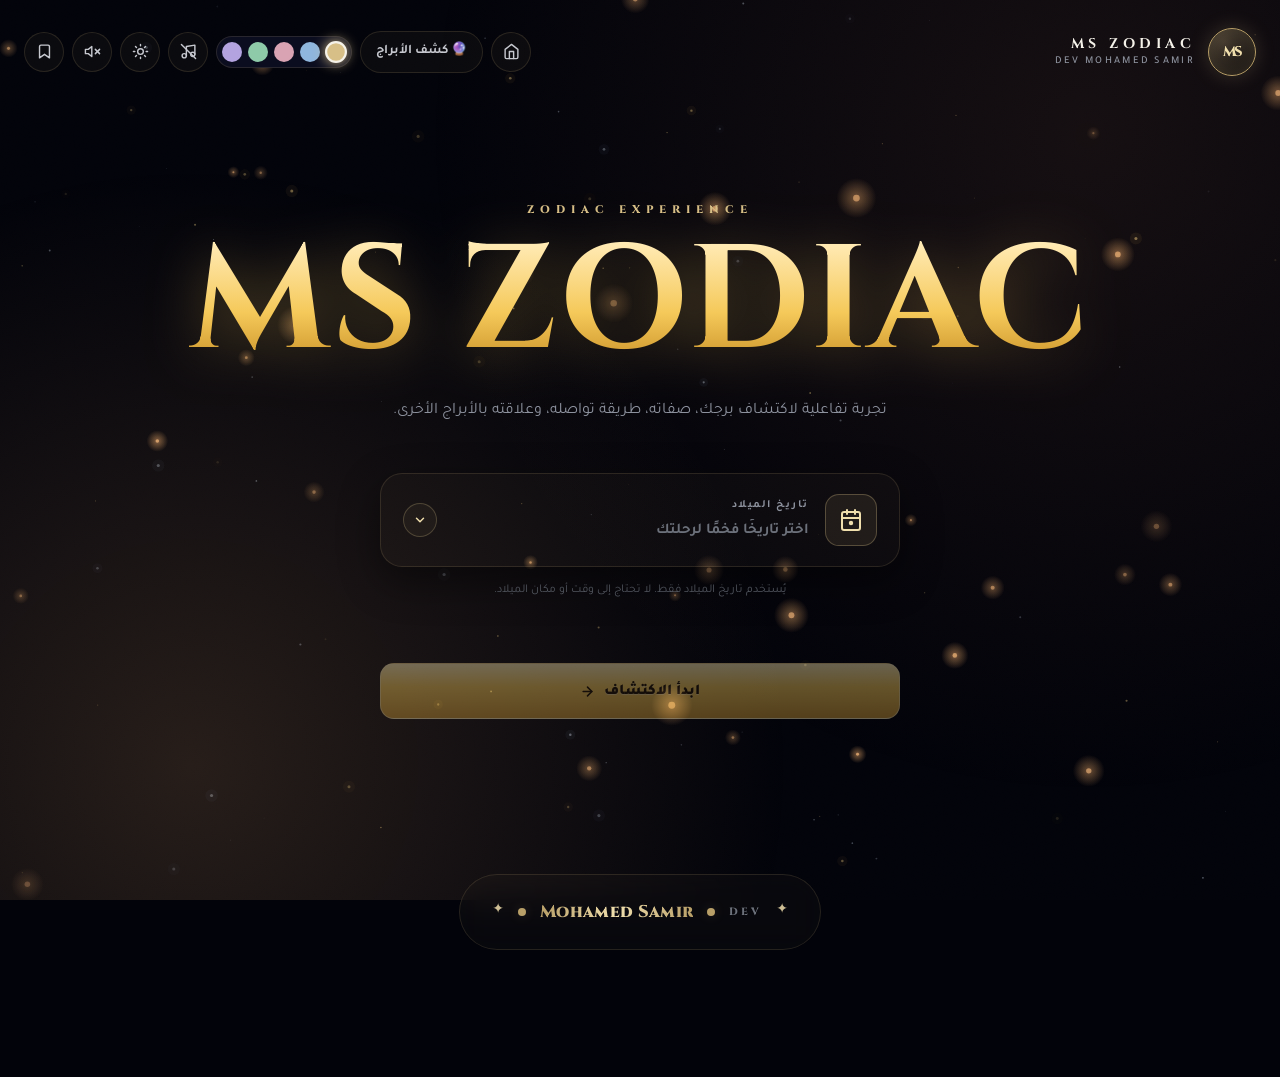
==== commit b00a5af3: "Rename MS_Zodiac_secure_display_fixed.html to index.html" ====
--- a/index.html
+++ b/index.html
@@ -995,6 +995,17 @@
 .identity h2{font-size:48px}
 }
 @media (prefers-reduced-motion:reduce){*,*::before,*::after{animation-duration:.01ms!important;animation-iteration-count:1!important;transition-duration:.01ms!important}}
+
+/* DISPLAY-ONLY FIX: prevent mobile viewport gutter and keep MS logo anchored correctly. */
+html,body{width:100%;max-width:100%;min-width:0;overflow-x:clip}
+#stars,#element-bg{width:100vw!important;max-width:100vw!important}
+.logo{flex:0 0 48px}
+@media (max-width:430px){
+  .topbar{width:100%;box-sizing:border-box;flex-wrap:nowrap;justify-content:space-between}
+  .brand{width:auto;flex:0 1 auto;min-width:0}
+  .top-actions{width:auto;flex:0 0 auto;max-width:calc(100% - 62px);overflow:hidden}
+  .logo{width:46px;height:46px;flex-basis:46px}
+}
 </style>
 </head>
 <body>
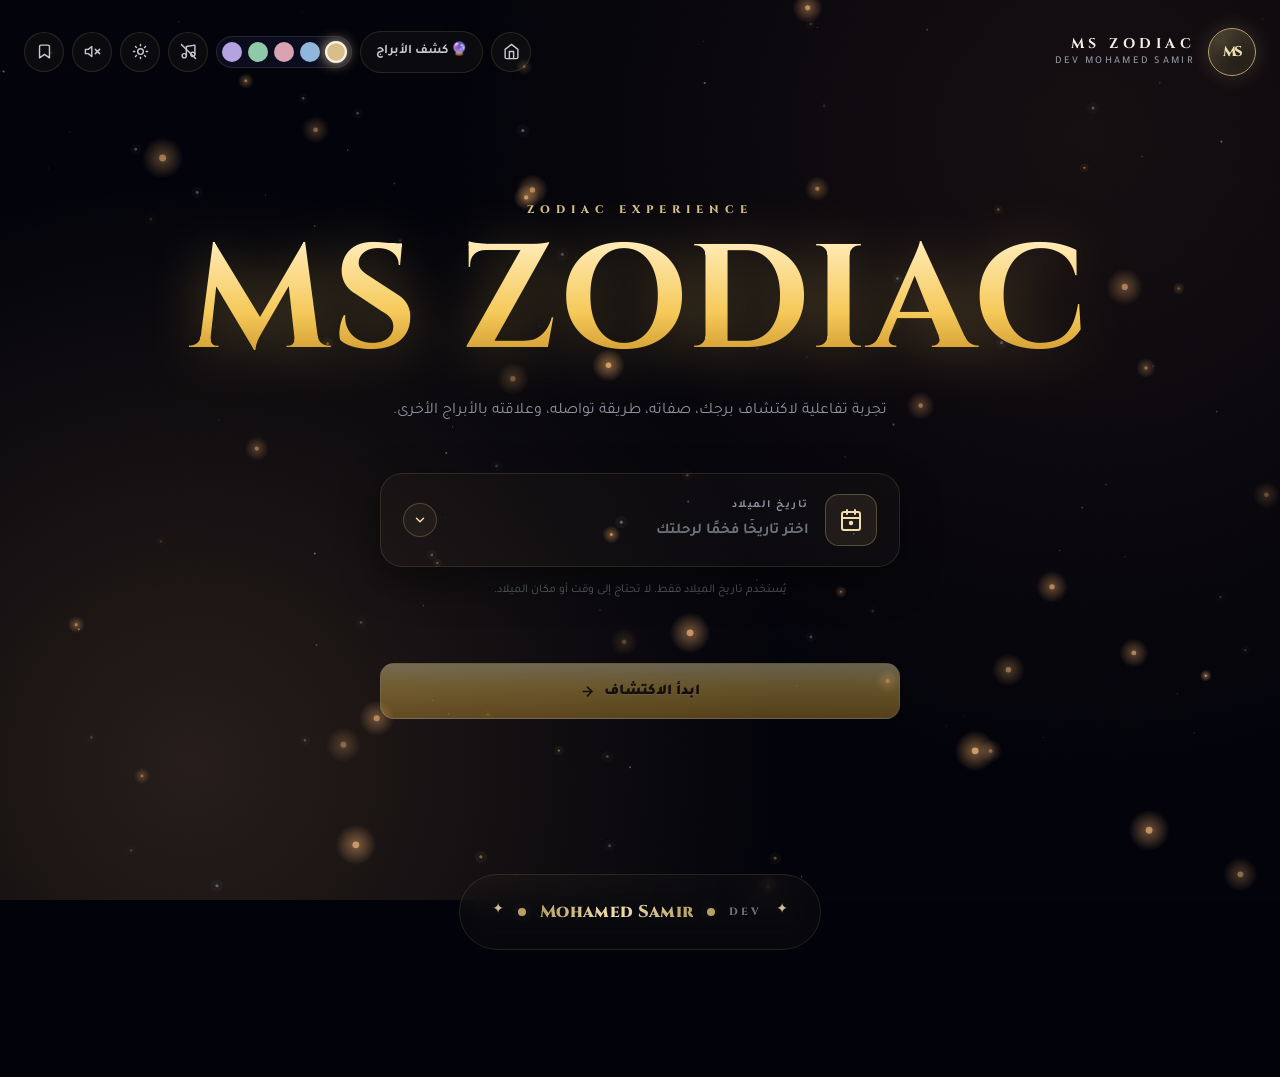
==== commit 586a43a2: "Add files via upload" ====
--- a/index.html
+++ b/index.html
@@ -9,1004 +9,8 @@
 <link rel="preconnect" href="https://fonts.googleapis.com">
 <link rel="preconnect" href="https://fonts.gstatic.com" crossorigin>
 <link href="https://fonts.googleapis.com/css2?family=Cinzel:wght@400;500;600;700;800;900&family=Tajawal:wght@300;400;500;700;800;900&display=swap" rel="stylesheet">
-<style>
-:root{--ease:cubic-bezier(.22,.85,.2,1);--radius-md:22px;--radius-lg:36px;--fast:.3s var(--ease);--font:'Tajawal',system-ui,-apple-system,BlinkMacSystemFont,"Segoe UI","Noto Sans Arabic",Tahoma,Arial,sans-serif;--font-en:'Cinzel',Georgia,serif}
-:root[data-accent="gold"]{--accent:#d7bf87;--accent-2:#f0dfad;--accent-3:#b89f68;--accent-rgb:215,191,135}
-:root[data-accent="blue"]{--accent:#8fb6dd;--accent-2:#c5def3;--accent-3:#6b93ba;--accent-rgb:143,182,221}
-:root[data-accent="rose"]{--accent:#d9a3b3;--accent-2:#f3cdd7;--accent-3:#b5798a;--accent-rgb:217,163,179}
-:root[data-accent="emerald"]{--accent:#8ecaa9;--accent-2:#c5e7d6;--accent-3:#68a286;--accent-rgb:142,202,169}
-:root[data-accent="violet"]{--accent:#b3a3e0;--accent-2:#d6cbf2;--accent-3:#8a79b8;--accent-rgb:179,163,224}
-:root[data-theme="dark"]{--bg:#02030a;--panel:rgba(11,13,31,.72);--panel-solid:#0b0d1f;--panel-2:#151820;--panel-3:rgba(12,14,18,.75);--line:rgba(215,191,135,.14);--line-2:rgba(215,191,135,.28);--text:#f5f2e9;--text-2:#c6c8cf;--muted:#8e939f;--muted-2:#6c717b;--muted-3:#5f646e;--danger:#d88c8c;--ok:#9ec6a8;--glow:rgba(var(--accent-rgb),.2);--shadow-lg:0 30px 90px rgba(0,0,0,.55);--shadow-md:0 14px 40px rgba(0,0,0,.45);--star-op:.65;--particle-op:1;--orb-bg:radial-gradient(circle at 38% 32%,#2f3037,#181a1f 52%,#0d0e11 78%);--cal-bg:rgba(11,13,31,.98);--bg-tint:rgba(var(--accent-rgb),.05);--bg-tint-2:rgba(var(--accent-rgb),.09);--glass-bg:rgba(215,191,135,.03);--noise:.04}
-:root[data-theme="light"]{--bg:#faf7f0;--panel:rgba(255,255,255,.72);--panel-solid:#ffffff;--panel-2:#fbf8f1;--panel-3:rgba(253,251,247,.72);--line:rgba(140,105,55,.14);--line-2:rgba(140,105,55,.26);--text:#2a2418;--text-2:#463e2e;--muted:#756b58;--muted-2:#948a76;--muted-3:#b0a792;--danger:#a83c3e;--ok:#2d6f4a;--glow:rgba(var(--accent-rgb),.30);--shadow-lg:0 24px 70px rgba(120,90,45,.14);--shadow-md:0 12px 34px rgba(120,90,45,.10);--star-op:.22;--particle-op:.42;--orb-bg:radial-gradient(circle at 38% 32%,#ffffff,#f9f4e8 55%,#ebe4d2 85%);--cal-bg:rgba(255,255,255,.99);--bg-tint:rgba(var(--accent-rgb),.09);--bg-tint-2:rgba(var(--accent-rgb),.16);--glass-bg:rgba(255,255,255,.55);--noise:.02}
-:root[data-element="النار"]{--el-accent:#e8a86a;--el-soft:rgba(232,168,106,.16);--el-rgb:232,168,106}
-:root[data-element="الأرض"]{--el-accent:#9dbf94;--el-soft:rgba(157,191,148,.16);--el-rgb:157,191,148}
-:root[data-element="الهواء"]{--el-accent:#9dc4e0;--el-soft:rgba(157,196,224,.16);--el-rgb:157,196,224}
-:root[data-element="الماء"]{--el-accent:#88b6c9;--el-soft:rgba(136,182,201,.16);--el-rgb:136,182,201}
-:root[data-theme="light"][data-element="النار"]{--el-accent:#d97f3d;--el-soft:rgba(217,127,61,.15)}
-:root[data-theme="light"][data-element="الأرض"]{--el-accent:#5f8a52;--el-soft:rgba(95,138,82,.15)}
-:root[data-theme="light"][data-element="الهواء"]{--el-accent:#4d7fa8;--el-soft:rgba(77,127,168,.15)}
-:root[data-theme="light"][data-element="الماء"]{--el-accent:#4a7f95;--el-soft:rgba(74,127,149,.15)}
-*{box-sizing:border-box}
-html{scroll-behavior:smooth;-webkit-text-size-adjust:100%}
-body{margin:0;min-height:100vh;color:var(--text);background:var(--bg);font-family:var(--font);overflow-x:hidden;line-height:1.55;-webkit-font-smoothing:antialiased;padding:env(safe-area-inset-top) env(safe-area-inset-right) env(safe-area-inset-bottom) env(safe-area-inset-left)}
-body::after{content:"";position:fixed;inset:0;pointer-events:none;z-index:0;opacity:var(--noise);background-image:url("data:image/svg+xml;utf8,<svg xmlns='http://www.w3.org/2000/svg' width='200' height='200'><filter id='n'><feTurbulence type='fractalNoise' baseFrequency='.9' numOctaves='2' stitchTiles='stitch'/></filter><rect width='100%25' height='100%25' filter='url(%23n)' opacity='.9'/></svg>");mix-blend-mode:overlay}
-button,input{font:inherit;color:inherit}
-button{cursor:pointer;border:0;background:none;padding:0}
-button:focus-visible,input:focus-visible{outline:2px solid var(--accent-3);outline-offset:3px;border-radius:6px}
-::selection{background:rgba(var(--accent-rgb),.28)}
-::-webkit-scrollbar{width:10px;height:10px}
-::-webkit-scrollbar-thumb{background:linear-gradient(180deg,var(--accent-3),var(--accent));border-radius:99px;border:2px solid transparent;background-clip:content-box}
-#stars,#element-bg{position:fixed;inset:0;pointer-events:none;z-index:0}
-#stars{opacity:var(--star-op);transition:opacity .5s}
-#element-bg{opacity:var(--particle-op);transition:opacity .6s}
-.element-aura{position:fixed;inset:0;pointer-events:none;z-index:0;opacity:0;transition:opacity 1s var(--ease)}
-.element-aura.active{opacity:1}
-.element-aura[data-el="النار"]{background:radial-gradient(circle at 15% 85%,rgba(232,168,106,.16),transparent 45%),radial-gradient(circle at 85% 15%,rgba(199,125,82,.10),transparent 50%)}
-.element-aura[data-el="الأرض"]{background:radial-gradient(circle at 20% 80%,rgba(157,191,148,.14),transparent 45%),radial-gradient(circle at 80% 20%,rgba(107,143,94,.10),transparent 50%)}
-.element-aura[data-el="الهواء"]{background:radial-gradient(circle at 15% 20%,rgba(157,196,224,.14),transparent 45%),radial-gradient(circle at 85% 80%,rgba(107,147,186,.10),transparent 50%)}
-.element-aura[data-el="الماء"]{background:radial-gradient(circle at 50% 90%,rgba(136,182,201,.14),transparent 50%),radial-gradient(circle at 50% 10%,rgba(90,127,149,.10),transparent 50%)}
-.app{position:relative;z-index:1;max-width:1360px;margin:auto;padding:22px 24px 60px}
-.topbar{display:flex;align-items:center;justify-content:space-between;gap:16px;padding:6px 0;flex-wrap:wrap}
-.brand{display:flex;align-items:center;gap:13px;user-select:none}
-.logo{position:relative;width:48px;height:48px;border:1.5px solid var(--accent-3);border-radius:50%;display:grid;place-items:center;overflow:hidden;background:radial-gradient(circle at 32% 28%,rgba(var(--accent-rgb),.25),rgba(0,0,0,.55));box-shadow:inset 0 0 18px var(--glow),0 0 20px var(--glow)}
-.logo::after{content:"";position:absolute;inset:-50%;background:linear-gradient(115deg,transparent 40%,rgba(255,255,255,.85) 49%,transparent 58%);transform:translateX(-90%);animation:shine 4s linear infinite}
-.logo span{position:relative;z-index:2;font-weight:800;letter-spacing:-.16em;font-size:14px;color:var(--accent-3);font-family:var(--font-en)}
-:root[data-theme="dark"] .logo span{color:var(--accent-2)}
-@keyframes shine{to{transform:translateX(90%)}}
-.brand-copy{display:flex;flex-direction:column;line-height:1.1}
-.brand-name{font-family:var(--font-en);font-weight:700;letter-spacing:.32em;font-size:14px;color:var(--text)}
-.brand-maker{font-size:10.5px;color:var(--muted);margin-top:5px;letter-spacing:.22em;font-weight:500;text-transform:uppercase}
-.top-actions{display:flex;align-items:center;gap:8px;flex-wrap:wrap}
-.icon-btn{width:40px;height:40px;border-radius:50%;display:inline-grid;place-items:center;border:1px solid var(--line);background:rgba(var(--accent-rgb),.04);color:var(--text-2);transition:var(--fast);position:relative}
-.icon-btn:hover{border-color:var(--line-2);transform:translateY(-1px);background:var(--bg-tint);color:var(--text);box-shadow:0 0 16px var(--glow)}
-.icon-btn[hidden]{display:none}
-.icon-btn.active{color:var(--accent-3);border-color:var(--accent-3);background:var(--bg-tint-2)}
-:root[data-theme="dark"] .icon-btn.active{color:var(--accent-2);border-color:var(--accent)}
-.icon-btn.music-playing{animation:musicBtnPulse 2s ease-in-out infinite}
- .music-control-wrap{position:relative;display:inline-flex;align-items:center}
-.music-control-menu{position:absolute;top:calc(100% + 10px);right:0;width:285px;padding:14px;border:1px solid var(--line-2);border-radius:16px;background:var(--panel-solid);box-shadow:0 18px 45px rgba(0,0,0,.45),0 0 24px var(--glow);backdrop-filter:blur(16px);-webkit-backdrop-filter:blur(16px);opacity:0;pointer-events:none;transform:translateY(-6px) scale(.98);transition:opacity .22s var(--ease),transform .22s var(--ease);z-index:5000}
-.music-control-menu.open{opacity:1;pointer-events:auto;transform:translateY(0) scale(1)}
-.music-control-head{display:flex;align-items:center;justify-content:space-between;gap:8px;margin-bottom:10px}
-.music-control-title{font-size:12px;font-weight:800;color:var(--text)}
-.music-control-status{font-size:10px;color:var(--muted)}
-.music-control-row{display:flex;align-items:center;gap:8px}
-.music-mini-btn{width:34px;height:34px;border-radius:10px;border:1px solid var(--line);background:var(--bg-tint);display:grid;place-items:center;color:var(--text-2);transition:var(--fast);flex-shrink:0}
-.music-mini-btn:hover{border-color:var(--accent-3);color:var(--accent-2);transform:translateY(-1px)}
-.music-volume{width:100%;accent-color:var(--accent)}
-.music-control-range{width:100%;height:4px;cursor:pointer}
-.music-control-label{display:flex;justify-content:space-between;align-items:center;margin-top:8px;color:var(--muted);font-size:10px}
-.music-current-track{margin-top:10px;padding-top:10px;border-top:1px solid var(--line);display:flex;align-items:center;justify-content:space-between;gap:10px}
-.music-track-label{font-size:10px;color:var(--muted);font-weight:700}
-.music-track-name{font-size:11px;color:var(--text-2);font-weight:800;white-space:nowrap;overflow:hidden;text-overflow:ellipsis;max-width:165px}
-.music-track-heading{margin-top:12px;margin-bottom:7px;color:var(--text-2);font-size:10.5px;font-weight:850}
-.music-track-list{display:flex;flex-direction:column;gap:6px}
-.music-track-option{width:100%;display:flex;align-items:center;gap:9px;text-align:right;border:1px solid transparent;background:var(--bg-tint);color:var(--text);border-radius:11px;padding:9px 10px;cursor:pointer;transition:var(--fast)}
-.music-track-option:hover{border-color:var(--line-2);background:var(--panel-2)}
-.music-track-option.active{border-color:rgba(var(--accent-rgb),.45);background:rgba(var(--accent-rgb),.08)}
-.music-track-radio{width:14px;height:14px;border-radius:50%;border:2px solid var(--muted-2);display:grid;place-items:center;flex-shrink:0}
-.music-track-option.active .music-track-radio{border-color:var(--accent-2)}
-.music-track-option.active .music-track-radio::after{content:"";width:6px;height:6px;border-radius:50%;background:var(--accent)}
-.music-track-option-copy{min-width:0;flex:1;display:flex;flex-direction:column;gap:2px}
-.music-track-option-copy strong{font-size:11px;font-weight:850;white-space:nowrap;overflow:hidden;text-overflow:ellipsis}
-.music-track-option-copy small{font-size:9px;color:var(--muted);white-space:nowrap;overflow:hidden;text-overflow:ellipsis}
-.music-track-playing{font-size:14px;color:var(--accent);opacity:0}
-.music-track-option.active .music-track-playing{opacity:1}
-.music-track-notice{margin-top:9px;padding:7px 9px;border-radius:9px;background:var(--bg-tint-2);border:1px solid var(--line);color:var(--muted);font-size:9.5px;line-height:1.6}
-@media (max-width:720px){.music-control-menu{right:-6px;width:250px}}
-@keyframes musicBtnPulse{0%,100%{box-shadow:0 0 0 0 var(--glow)}50%{box-shadow:0 0 0 8px rgba(var(--accent-rgb),0)}}
-.ghost-btn{border:1px solid var(--line);padding:10px 15px;border-radius:999px;color:var(--text-2);background:rgba(var(--accent-rgb),.04);transition:var(--fast);display:inline-flex;align-items:center;gap:8px;font-size:13px;font-weight:600}
-.ghost-btn:hover{border-color:var(--line-2);transform:translateY(-1px);background:var(--bg-tint);color:var(--accent-2)}
-.ghost-btn[hidden]{display:none}
-.accent-picker{display:flex;gap:6px;padding:5px;border:1px solid var(--line);border-radius:999px;background:var(--panel-solid);align-items:center}
-.accent-swatch{width:20px;height:20px;border-radius:50%;border:2px solid transparent;transition:var(--fast)}
-.accent-swatch:hover{transform:scale(1.15)}
-.accent-swatch.active{border-color:var(--text);transform:scale(1.1);box-shadow:0 0 12px currentColor}
-.accent-swatch[data-accent-value="gold"]{background:#d7bf87;color:#d7bf87}
-.accent-swatch[data-accent-value="blue"]{background:#8fb6dd;color:#8fb6dd}
-.accent-swatch[data-accent-value="rose"]{background:#d9a3b3;color:#d9a3b3}
-.accent-swatch[data-accent-value="emerald"]{background:#8ecaa9;color:#8ecaa9}
-.accent-swatch[data-accent-value="violet"]{background:#b3a3e0;color:#b3a3e0}
-.view{display:none}
-.view.active{display:block;animation:viewIn .5s var(--ease) both}
-@keyframes viewIn{from{opacity:0;transform:translateY(10px)}to{opacity:1;transform:none}}
-.hero{min-height:calc(100vh - 160px);display:grid;place-items:center;padding:56px 0 40px}
-.hero-inner{width:min(940px,100%);text-align:center}
-.eyebrow{color:var(--accent-3);font-size:11px;letter-spacing:.55em;text-transform:uppercase;margin-bottom:22px;opacity:0;animation:fadeUp .7s var(--ease) .1s both;font-weight:800;font-family:var(--font-en)}
-:root[data-theme="dark"] .eyebrow{color:var(--accent)}
-.hero h1{font-size:clamp(54px,11.5vw,168px);line-height:.86;letter-spacing:.02em;margin:0;font-weight:700;opacity:0;animation:fadeUp .9s var(--ease) .2s both;font-family:var(--font-en)}
-.hero h1 span{background:linear-gradient(180deg,#fff8d8 0%,#ffe9b0 22%,#f5c95a 55%,#c99127 82%,#8a5f1c 100%);-webkit-background-clip:text;background-clip:text;color:transparent;filter:drop-shadow(0 6px 28px rgba(245,201,90,.35))}
-.hero-sub{max-width:640px;margin:30px auto 0;color:var(--muted);font-size:16px;line-height:1.9;opacity:0;animation:fadeUp .9s var(--ease) .35s both}
-@keyframes fadeUp{from{opacity:0;transform:translateY(16px)}to{opacity:1;transform:none}}
-.birth-zone{margin:46px auto 0;display:flex;flex-direction:column;align-items:center;gap:14px;opacity:0;animation:fadeUp .9s var(--ease) .5s both;width:min(520px,100%)}
-.dp-wrap{position:relative;width:100%;z-index:auto}
-.dp-field{width:100%;padding:20px 22px;border-radius:var(--radius-md);border:1px solid var(--line);background:var(--glass-bg);backdrop-filter:blur(16px);-webkit-backdrop-filter:blur(16px);box-shadow:var(--shadow-md);transition:var(--fast);cursor:pointer;display:flex;align-items:center;gap:16px;user-select:none}
-.dp-field:hover{border-color:var(--line-2);transform:translateY(-2px);box-shadow:var(--shadow-lg),0 0 22px var(--glow)}
-.dp-field.filled{border-color:rgba(var(--accent-rgb),.5)}
-.dp-field.open{border-color:var(--accent-3);box-shadow:0 20px 60px var(--glow)}
-.dp-icon{width:52px;height:52px;flex-shrink:0;border-radius:14px;background:var(--bg-tint-2);border:1px solid rgba(var(--accent-rgb),.3);display:grid;place-items:center;color:var(--accent-3)}
-:root[data-theme="dark"] .dp-icon{color:var(--accent-2)}
-.dp-icon svg{width:24px;height:24px}
-.dp-copy{flex:1;min-width:0;text-align:right}
-.dp-label{font-size:11px;color:var(--muted);letter-spacing:.14em;text-transform:uppercase;margin-bottom:5px;font-weight:700}
-.dp-value{font-size:17px;font-weight:800;color:var(--text);white-space:nowrap;overflow:hidden;text-overflow:ellipsis}
-.dp-value.placeholder{color:var(--muted-2);font-weight:600;font-size:15px}
-.dp-chevron{width:34px;height:34px;border-radius:50%;flex-shrink:0;display:grid;place-items:center;color:var(--accent-3);background:var(--bg-tint);border:1px solid rgba(var(--accent-rgb),.25);transition:transform .3s var(--ease)}
-:root[data-theme="dark"] .dp-chevron{color:var(--accent-2)}
-.dp-field.open .dp-chevron{transform:rotate(180deg)}
-.dp-panel{position:absolute;top:calc(100% + 12px);right:0;left:0;background:var(--cal-bg);border:1px solid var(--line-2);border-radius:var(--radius-md);box-shadow:0 40px 100px rgba(0,0,0,.55),0 0 40px var(--glow);padding:22px;opacity:0;pointer-events:none;transform:translateY(-8px) scale(.98);transition:opacity .3s var(--ease),transform .3s var(--ease);backdrop-filter:blur(14px);z-index:2000;max-height:70vh;overflow-y:auto}
-.dp-panel.open{opacity:1;pointer-events:auto;transform:translateY(0) scale(1)}
-.dp-header{display:flex;align-items:center;justify-content:space-between;gap:12px;padding-bottom:14px;border-bottom:1px solid var(--line);margin-bottom:14px}
-.dp-nav{width:38px;height:38px;border-radius:50%;border:1px solid var(--line);background:var(--panel-solid);color:var(--text-2);display:grid;place-items:center;transition:var(--fast)}
-.dp-nav:hover:not(:disabled){border-color:var(--accent-3);color:var(--accent-3);background:var(--bg-tint);transform:scale(1.06)}
-.dp-nav:disabled{opacity:.3;cursor:not-allowed}
-.dp-title{flex:1;text-align:center;cursor:pointer}
-.dp-month{font-size:17px;font-weight:850;color:var(--text)}
-.dp-year{font-size:11px;color:var(--muted);letter-spacing:.18em;margin-top:3px;font-variant-numeric:tabular-nums;font-family:var(--font-en)}
-.dp-weekdays{display:grid;grid-template-columns:repeat(7,1fr);gap:4px;margin-bottom:6px}
-.dp-weekday{text-align:center;font-size:11px;color:var(--muted);font-weight:700;padding:8px 0}
-.dp-days{display:grid;grid-template-columns:repeat(7,1fr);gap:4px;max-height:280px;overflow-y:auto;padding:2px 0}
-.dp-day{aspect-ratio:1;border-radius:10px;border:1px solid transparent;background:transparent;color:var(--text-2);font-size:14px;font-weight:600;display:grid;place-items:center;transition:var(--fast);position:relative;font-variant-numeric:tabular-nums}
-.dp-day:hover:not(.empty):not(.disabled){background:var(--bg-tint-2);border-color:rgba(var(--accent-rgb),.4);color:var(--accent-3)}
-.dp-day.empty{pointer-events:none;color:transparent}
-.dp-day.disabled{opacity:.25;cursor:not-allowed;color:var(--muted-3)}
-.dp-day.today{color:var(--accent-3);font-weight:850}
-.dp-day.today::after{content:"";position:absolute;bottom:6px;left:50%;transform:translateX(-50%);width:4px;height:4px;border-radius:50%;background:var(--accent-3);box-shadow:0 0 8px var(--accent-3)}
-.dp-day.selected{background:linear-gradient(180deg,var(--accent),var(--accent-3));color:#fff;font-weight:850;border-color:var(--accent-3);box-shadow:0 8px 20px var(--glow);transform:scale(1.05)}
-:root[data-theme="dark"] .dp-day.selected{background:linear-gradient(180deg,var(--accent-2),var(--accent));color:#1a160a}
-.dp-mini-grid{display:grid;grid-template-columns:repeat(3,1fr);gap:6px;max-height:280px;overflow-y:auto;padding:4px 0}
-.dp-mini-item{padding:14px 8px;border-radius:10px;border:1px solid var(--line);background:var(--panel-solid);color:var(--text-2);font-size:13px;font-weight:700;transition:var(--fast);text-align:center}
-.dp-mini-item:hover{border-color:var(--accent-3);color:var(--accent-3);background:var(--bg-tint)}
-.dp-mini-item.active{background:linear-gradient(180deg,var(--accent),var(--accent-3));color:#fff;border-color:var(--accent-3)}
-:root[data-theme="dark"] .dp-mini-item.active{background:linear-gradient(180deg,var(--accent-2),var(--accent));color:#1a160a}
-.dp-footer{display:flex;gap:8px;padding-top:14px;border-top:1px solid var(--line);margin-top:14px;flex-wrap:wrap;align-items:center}
-.dp-quick{padding:10px 14px;border-radius:10px;border:1px solid var(--line);background:var(--panel-solid);color:var(--text-2);font-size:12px;font-weight:700;transition:var(--fast);display:inline-flex;align-items:center;gap:6px}
-.dp-quick:hover{border-color:var(--accent-3);color:var(--accent-3);background:var(--bg-tint)}
-.dp-confirm{margin-right:auto;padding:10px 22px;border-radius:10px;background:linear-gradient(180deg,var(--accent),var(--accent-3));color:#fff;font-weight:850;font-size:13px;border:1px solid var(--accent-3);transition:var(--fast)}
-:root[data-theme="dark"] .dp-confirm{background:linear-gradient(180deg,var(--accent-2),var(--accent));color:#1a160a}
-.dp-confirm:hover:not(:disabled){transform:translateY(-1px);box-shadow:0 10px 24px var(--glow)}
-.dp-confirm:disabled{opacity:.4;cursor:not-allowed;transform:none}
-.helper{color:var(--muted-3);font-size:12px;text-align:center}
-.error{min-height:20px;color:var(--danger);font-size:12.5px;font-weight:600;text-align:center}
-.error:empty{opacity:0}
-.start-btn-wrap{margin-top:16px;width:100%}
-.start-btn{width:100%;min-height:56px;padding:0 26px;border-radius:14px;border:1.5px solid rgba(255,240,190,.6);background:linear-gradient(180deg,#ffeeb6 0%,#f5c95a 42%,#cf9a36 100%);color:#241603;font-weight:850;font-size:15px;transition:var(--fast);box-shadow:0 12px 30px var(--glow),inset 0 1px 0 rgba(255,255,255,.5);display:inline-flex;align-items:center;justify-content:center;gap:9px;position:relative;overflow:hidden;text-shadow:0 1px 0 rgba(255,255,255,.35)}
-.start-btn::before{content:"";position:absolute;inset:0;background:linear-gradient(90deg,transparent 0%,rgba(255,255,255,.6) 50%,transparent 100%);transform:translateX(-130%);transition:transform .9s ease}
-.start-btn:hover:not(:disabled)::before{transform:translateX(130%)}
-.start-btn:hover:not(:disabled){transform:translateY(-2px);box-shadow:0 20px 44px var(--glow),inset 0 1px 0 rgba(255,255,255,.6)}
-.start-btn:disabled{opacity:.4;cursor:not-allowed;transform:none;box-shadow:none}
-.discover{padding:44px 0 24px}
-.discover-shell{position:relative;overflow:hidden;border:1px solid var(--line);border-radius:var(--radius-lg);background:var(--panel);backdrop-filter:blur(16px);-webkit-backdrop-filter:blur(16px);box-shadow:var(--shadow-lg)}
-.discover-shell::before{content:"";position:absolute;inset:0;background:radial-gradient(circle at 50% 40%,var(--el-soft,var(--glow)),transparent 55%);opacity:0;transition:opacity 1s;pointer-events:none}
-.discover-shell.revealed::before{opacity:1}
-.discover-top{display:flex;justify-content:space-between;align-items:flex-start;gap:20px;padding:24px 28px;border-bottom:1px solid var(--line);position:relative;z-index:2}
-.kicker{font-size:11px;color:var(--muted);letter-spacing:.2em;text-transform:uppercase;font-weight:700;font-family:var(--font-en)}
-.discover-date{font-size:13.5px;color:var(--text-2);margin-top:7px;font-weight:600}
-.progress-wrap{text-align:left}
-.progress{width:160px;height:4px;background:var(--line);border-radius:999px;overflow:hidden;margin-top:10px;position:relative}
-.progress span{display:block;width:0;height:100%;background:linear-gradient(90deg,var(--accent-3),var(--accent-2));transition:width .9s var(--ease);border-radius:inherit;box-shadow:0 0 10px var(--accent-2);position:relative;overflow:hidden}
-.progress-label{font-size:10.5px;color:var(--muted-2);margin-top:6px;letter-spacing:.05em;font-variant-numeric:tabular-nums;font-family:var(--font-en)}
-.reveal-stage{--radius:clamp(120px,20vw,255px);min-height:600px;display:grid;place-items:center;position:relative;padding:56px 22px 68px;isolation:isolate}
-.ring{position:absolute;width:min(540px,72vw);aspect-ratio:1;border-radius:50%;border:1px solid var(--line);pointer-events:none}
-.ring::before,.ring::after{content:"";position:absolute;inset:8%;border-radius:50%;border:1px solid rgba(var(--el-rgb),.13)}
-.ring::after{inset:28%;border-color:rgba(var(--el-rgb),.09)}
-.ring-a{animation:slowspin 20s linear infinite}
-.ring-b{width:min(400px,58vw);animation:slowspin 15s linear infinite reverse;opacity:.7}
-@keyframes slowspin{to{transform:rotate(360deg)}}
-.orbit-signs{position:absolute;inset:0;z-index:4;pointer-events:none}
-.orbit-sign-btn{position:absolute;left:50%;top:50%;width:50px;height:50px;border-radius:50%;border:1px solid var(--line-2);background:var(--panel-solid);color:var(--accent-3);display:grid;place-items:center;font-size:20px;pointer-events:auto;transition:transform .5s var(--ease),border-color .3s,background .3s,box-shadow .3s,opacity .5s;box-shadow:var(--shadow-md);opacity:0;transform:translate(-50%,-50%) translate(calc(cos(var(--angle)) * var(--radius)),calc(sin(var(--angle)) * var(--radius)));font-family:var(--font-en);cursor:pointer}
-@supports not (width: calc(cos(45deg) * 1px)){.orbit-sign-btn{transform:translate(-50%,-50%) translate(calc(var(--tx) * var(--radius)),calc(var(--ty) * var(--radius)))}}
-.reveal-stage.play .orbit-sign-btn{opacity:1}
-.orbit-sign-btn:hover{border-color:var(--accent-3);background:var(--panel-2);box-shadow:0 12px 28px var(--glow),0 0 20px var(--glow);z-index:6;transform:translate(-50%,-50%) translate(calc(cos(var(--angle)) * var(--radius)),calc(sin(var(--angle)) * var(--radius))) scale(1.12)}
-.orb{width:220px;aspect-ratio:1;border-radius:50%;position:relative;z-index:3;display:grid;place-items:center;background:radial-gradient(circle at 32% 26%,#fff8d4 0%,#ffe08a 8%,#f5c95a 22%,#d4941f 46%,#7a4c0e 72%,#2a1704 92%,#150a02 100%);border:1px solid var(--el-accent,var(--accent));box-shadow:inset -22px -28px 60px rgba(0,0,0,.78),inset 14px 18px 50px rgba(255,225,150,.42),inset 0 0 20px rgba(255,240,200,.35),0 0 45px rgba(255,205,90,.6),0 0 100px rgba(255,165,50,.42),0 0 180px rgba(255,125,20,.24);animation:orbBreath 5s ease-in-out infinite}
-:root[data-theme="light"] .orb{background:var(--orb-bg);box-shadow:inset 0 0 60px var(--glow),0 40px 90px rgba(0,0,0,.1),0 0 60px var(--glow)}
-@keyframes orbBreath{0%,100%{filter:brightness(1)}50%{filter:brightness(1.14)}}
-.orb::before{content:"";position:absolute;inset:-30%;border-radius:50%;background:radial-gradient(circle,var(--el-soft,var(--glow)),transparent 60%);opacity:.7;z-index:-1;animation:pulseGlow 5s ease-in-out infinite}
-.orb::after{content:"";position:absolute;inset:12%;border-radius:50%;border:1px solid rgba(255,235,180,.22);box-shadow:inset 0 0 30px rgba(255,220,140,.25);pointer-events:none}
-@keyframes pulseGlow{0%,100%{transform:scale(1);opacity:.5}50%{transform:scale(1.08);opacity:.85}}
-.orb-symbol{font-size:80px;line-height:1;transform:translateY(-8px);color:#fffbe8;text-shadow:0 0 16px rgba(255,240,190,1),0 0 34px rgba(255,205,90,.9),0 0 70px rgba(255,155,25,.65),0 0 120px rgba(255,120,20,.4);font-family:var(--font-en);font-weight:400;animation:symbolFloat 7s ease-in-out infinite}
-:root[data-theme="light"] .orb-symbol{color:var(--el-accent,var(--accent));text-shadow:0 0 34px var(--el-soft,var(--glow))}
-@keyframes symbolFloat{0%,100%{transform:translateY(-8px)}50%{transform:translateY(-13px)}}
-.orb-meta{position:absolute;bottom:26px;text-align:center;width:100%}
-.orb-name{font-size:22px;font-weight:850;color:#fffbe8;text-shadow:0 0 18px rgba(255,205,90,.85),0 2px 4px rgba(0,0,0,.6)}
-:root[data-theme="light"] .orb-name{color:var(--text);text-shadow:none}
-.orb-range{font-size:10.5px;color:rgba(255,235,190,.9);margin-top:4px;text-shadow:0 1px 3px rgba(0,0,0,.6)}
-:root[data-theme="light"] .orb-range{color:var(--muted);text-shadow:none}
-.reveal-copy{position:absolute;bottom:24px;text-align:center;color:var(--muted-2);font-size:12px;display:flex;align-items:center;gap:8px}
-.reveal-copy::before,.reveal-copy::after{content:"";width:26px;height:1px;background:linear-gradient(90deg,transparent,var(--line-2))}
-.reveal-copy::after{background:linear-gradient(90deg,var(--line-2),transparent)}
-.reveal-stage.play .orb{animation:orbIn 1s var(--ease) both,orbBreath 5s ease-in-out 1s infinite}
-@keyframes orbIn{0%{transform:scale(.5) rotate(-20deg);opacity:0;filter:blur(12px)}60%{filter:blur(0)}100%{transform:scale(1) rotate(0);opacity:1}}
-.confetti{position:fixed;inset:0;pointer-events:none;z-index:150}
-.wheel-section{margin-top:18px;border:1px solid var(--line);border-radius:var(--radius-lg);background:var(--panel);backdrop-filter:blur(20px);-webkit-backdrop-filter:blur(20px);padding:36px 32px;position:relative;overflow:hidden}
-.wheel-section::before{content:"";position:absolute;inset:0;background:radial-gradient(circle at 50% 50%,var(--el-soft,var(--glow)),transparent 60%);opacity:.5;pointer-events:none}
-.wheel-header{display:flex;justify-content:space-between;align-items:flex-end;gap:16px;flex-wrap:wrap;margin-bottom:24px;position:relative;z-index:2}
-.wheel-layout{display:grid;grid-template-columns:minmax(0,1fr) minmax(0,1fr);gap:36px;align-items:center;position:relative;z-index:2}
-.wheel-svg-wrap{position:relative;width:100%;max-width:560px;margin:auto}
-.zodiac-wheel{width:100%;height:auto;overflow:visible;display:block;filter:drop-shadow(0 20px 60px rgba(0,0,0,.4))}
-:root[data-theme="light"] .zodiac-wheel{filter:drop-shadow(0 20px 60px rgba(120,90,45,.15))}
-.zodiac-wheel .ring-bg{fill:none;stroke:var(--line);stroke-width:1}
-.zodiac-wheel .ring-thin{fill:none;stroke:var(--line-2);stroke-width:.6}
-.zodiac-wheel .ring-accent{fill:none;stroke:rgba(var(--accent-rgb),.35);stroke-width:1.5;stroke-dasharray:2 4}
-.zodiac-wheel .el-arc{stroke-width:4;fill:none;stroke-linecap:round;opacity:.9}
-.zodiac-wheel .el-arc.fire{stroke:#e8a86a}
-.zodiac-wheel .el-arc.earth{stroke:#9dbf94}
-.zodiac-wheel .el-arc.air{stroke:#9dc4e0}
-.zodiac-wheel .el-arc.water{stroke:#88b6c9}
-.zodiac-wheel .sign-node{cursor:pointer;transition:transform .3s var(--ease)}
-.zodiac-wheel .sign-node:hover{transform:scale(1.15);transform-box:fill-box;transform-origin:center}
-.zodiac-wheel .sign-circle{fill:var(--panel-solid);stroke:var(--line-2);stroke-width:1.5;transition:all .3s var(--ease)}
-.zodiac-wheel .sign-node.active .sign-circle{fill:var(--bg-tint-2);stroke:var(--accent-3);stroke-width:2.5;filter:drop-shadow(0 0 8px var(--glow))}
-.zodiac-wheel .sign-symbol{font-size:20px;text-anchor:middle;dominant-baseline:central;fill:var(--text);font-weight:600;pointer-events:none;font-family:var(--font-en)}
-.zodiac-wheel .sign-name-small{font-size:9px;text-anchor:middle;fill:var(--muted);font-weight:700;pointer-events:none}
-.zodiac-wheel .aspect-line{stroke-width:1.5;fill:none;stroke-linecap:round;transition:all .5s var(--ease);pointer-events:none}
-.zodiac-wheel .aspect-line.strong{stroke:#f0dfad;stroke-width:2.5;opacity:.85;filter:drop-shadow(0 0 4px rgba(240,223,173,.6))}
-.zodiac-wheel .aspect-line.medium{stroke:#9ec6a8;stroke-width:1.8;opacity:.7}
-.zodiac-wheel .aspect-line.weak{stroke:#6c717b;stroke-width:1;opacity:.4;stroke-dasharray:3 3}
-.zodiac-wheel .aspect-line.tension{stroke:#d88c8c;stroke-width:1.2;opacity:.5;stroke-dasharray:4 4}
-.zodiac-wheel .center-symbol{font-size:64px;text-anchor:middle;dominant-baseline:central;fill:var(--el-accent,var(--accent));font-weight:600;font-family:var(--font-en);filter:drop-shadow(0 0 20px var(--el-soft,var(--glow)))}
-.zodiac-wheel .center-name{font-size:16px;text-anchor:middle;fill:var(--text);font-weight:850}
-.zodiac-wheel .center-range{font-size:10px;text-anchor:middle;fill:var(--muted)}
-.wheel-info{padding:22px;border:1px solid var(--line);border-radius:18px;background:var(--panel-3);backdrop-filter:blur(12px);position:relative;overflow:hidden}
-.wheel-info .wi-symbol{font-size:52px;color:var(--el-accent,var(--accent));line-height:1;margin-bottom:10px;font-family:var(--font-en);filter:drop-shadow(0 0 20px var(--el-soft,var(--glow)))}
-.wheel-info h3{margin:0 0 6px;font-size:22px;font-weight:850;letter-spacing:-.02em}
-.wheel-info .wi-range{font-size:12px;color:var(--muted);margin-bottom:14px}
-.wheel-info p{margin:0;font-size:13.5px;color:var(--muted);line-height:1.9}
-.wheel-info .wi-tags{display:flex;gap:6px;flex-wrap:wrap;margin-top:14px}
-.wheel-info .wi-tag{font-size:10.5px;padding:4px 10px;border:1px solid var(--line);border-radius:999px;background:rgba(var(--accent-rgb),.04);color:var(--text-2);font-weight:700}
-.wheel-aspects{display:grid;grid-template-columns:repeat(2,1fr);gap:6px;margin-top:12px}
-.wheel-aspect-row{display:flex;justify-content:space-between;gap:8px;font-size:12px;padding:8px 12px;border:1px solid var(--line);border-radius:10px;background:rgba(var(--accent-rgb),.04);font-weight:700}
-.wheel-aspect-row .as-name{color:var(--text-2)}
-.wheel-aspect-row .as-score{font-weight:850;font-variant-numeric:tabular-nums;font-family:var(--font-en)}
-.profile{padding:10px 0 0}
-.profile-head{display:grid;grid-template-columns:1.05fr .95fr;gap:18px;align-items:stretch}
-.identity,.snapshot,.radar-card,.mbti-card,.energy-card,.music-card{border:1px solid var(--line);border-radius:var(--radius-lg);background:var(--panel);backdrop-filter:blur(16px);-webkit-backdrop-filter:blur(16px);padding:30px}
-.identity{min-height:300px;display:flex;flex-direction:column;justify-content:space-between;position:relative;overflow:hidden}
-.identity::before{content:"";position:absolute;top:-40%;right:-20%;width:60%;aspect-ratio:1;border-radius:50%;background:radial-gradient(circle,var(--el-soft,var(--glow)),transparent 70%);pointer-events:none;opacity:.8}
-.identity-top{display:flex;align-items:flex-start;justify-content:space-between;gap:16px;position:relative;z-index:1}
-.sign-symbol{font-size:82px;line-height:.85;font-weight:400;color:var(--el-accent,var(--accent));text-shadow:0 0 40px var(--el-soft,var(--glow));font-family:var(--font-en);filter:drop-shadow(0 0 24px var(--el-soft,var(--glow)))}
-.sign-index{font-size:11px;letter-spacing:.24em;color:var(--muted);font-variant-numeric:tabular-nums;font-family:var(--font-en)}
-.identity h2{font-size:clamp(46px,7.2vw,92px);line-height:.88;letter-spacing:-.06em;margin:10px 0 0;font-weight:850}
-.identity-range{color:var(--muted);margin-top:14px;font-size:14px}
-.tags{display:flex;flex-wrap:wrap;gap:8px;margin-top:22px}
-.tag{font-size:11px;color:var(--text-2);border:1px solid var(--line);padding:8px 11px;border-radius:999px;background:rgba(var(--accent-rgb),.04);display:inline-flex;align-items:center;gap:6px;font-weight:600}
-.snapshot{display:grid;grid-template-columns:1fr 1fr;gap:1px;background:var(--line);padding:1px;overflow:hidden;backdrop-filter:blur(16px)}
-.stat{background:var(--panel-solid);padding:24px;min-height:118px;display:flex;flex-direction:column;justify-content:center;transition:background var(--fast)}
-.stat:hover{background:var(--panel-2)}
-.stat-label{font-size:11px;color:var(--muted);margin-bottom:9px;letter-spacing:.06em;font-weight:700}
-.stat-value{font-size:19px;font-weight:800;letter-spacing:-.02em}
-.stat-value .stat-ico{display:inline-block;animation:iconPulse 3s ease-in-out infinite;margin-left:6px}
-@keyframes iconPulse{0%,100%{transform:scale(1)}50%{transform:scale(1.15)}}
-.music-card{margin-top:18px;display:grid;grid-template-columns:auto 1fr auto;gap:22px;align-items:center;background:linear-gradient(135deg,var(--bg-tint-2),var(--panel));position:relative;overflow:hidden}
-.music-card::before{content:"";position:absolute;top:-50%;left:-20%;width:70%;aspect-ratio:1;border-radius:50%;background:radial-gradient(circle,var(--el-soft,var(--glow)),transparent 70%);opacity:.7;pointer-events:none}
-.music-icon{width:64px;height:64px;border-radius:50%;background:linear-gradient(135deg,var(--el-accent,var(--accent)),var(--accent-3));display:grid;place-items:center;color:#fff;font-size:28px;box-shadow:0 8px 24px var(--glow);position:relative;z-index:1}
-:root[data-theme="dark"] .music-icon{color:#1a160a}
-.music-icon.playing{animation:musicPulse 1.5s ease-in-out infinite}
-@keyframes musicPulse{0%,100%{transform:scale(1)}50%{transform:scale(1.06)}}
-.music-info{position:relative;z-index:1}
-.music-info h4{margin:0 0 6px;font-size:17px;font-weight:850}
-.music-info p{margin:0;color:var(--muted);font-size:12.5px;line-height:1.7}
-.music-meta{display:flex;gap:8px;margin-top:10px;flex-wrap:wrap}
-.music-tag{font-size:10.5px;padding:4px 10px;border:1px solid var(--line);border-radius:999px;background:var(--panel-solid);color:var(--text-2);font-weight:700}
-.music-controls{display:flex;gap:8px;position:relative;z-index:1;align-items:center}
-.music-btn{width:52px;height:52px;border-radius:50%;background:var(--el-accent,var(--accent));color:#fff;border:1px solid var(--accent-3);display:grid;place-items:center;transition:var(--fast);box-shadow:0 6px 18px var(--glow)}
-:root[data-theme="dark"] .music-btn{color:#1a160a}
-.music-btn:hover{transform:translateY(-2px) scale(1.05)}
-.music-eq{display:flex;gap:3px;align-items:flex-end;height:20px}
-.music-eq span{width:3px;background:var(--el-accent,var(--accent));border-radius:2px;animation:eqBar 1s ease-in-out infinite}
-.music-eq span:nth-child(1){animation-delay:0s;height:40%}
-.music-eq span:nth-child(2){animation-delay:.15s;height:70%}
-.music-eq span:nth-child(3){animation-delay:.3s;height:50%}
-.music-eq span:nth-child(4){animation-delay:.45s;height:90%}
-.music-eq span:nth-child(5){animation-delay:.6s;height:60%}
-@keyframes eqBar{0%,100%{transform:scaleY(1)}50%{transform:scaleY(.4)}}
-.mbti-card{margin-top:18px;display:grid;grid-template-columns:1fr 1fr;gap:22px}
-.mbti-col h3{margin:0 0 14px;font-size:18px;font-weight:850}
-.mbti-types{display:flex;gap:10px;flex-wrap:wrap;margin-bottom:18px}
-.mbti-badge{padding:10px 16px;border:1px solid var(--accent-3);border-radius:12px;background:var(--bg-tint-2);color:var(--accent-3);font-weight:850;font-size:15px;letter-spacing:.04em;font-family:var(--font-en)}
-:root[data-theme="dark"] .mbti-badge{border-color:var(--accent);color:var(--accent-2)}
-.big5-row{display:flex;flex-direction:column;gap:10px}
-.big5-item{display:flex;justify-content:space-between;align-items:center;gap:12px}
-.big5-item .name{font-size:12.5px;color:var(--text-2);font-weight:600;min-width:100px}
-.big5-bar{flex:1;height:8px;background:var(--line);border-radius:99px;overflow:hidden;position:relative}
-.big5-bar span{display:block;width:0;height:100%;background:linear-gradient(90deg,var(--el-accent,var(--accent)),var(--accent-2));border-radius:inherit;transition:width 1.2s var(--ease);box-shadow:0 0 10px var(--glow);position:relative;overflow:hidden}
-.big5-item .val{font-size:12px;color:var(--accent-3);font-weight:850;min-width:36px;text-align:left;font-variant-numeric:tabular-nums;font-family:var(--font-en)}
-.big5-desc{font-size:11.5px;color:var(--muted-2);margin-top:12px;line-height:1.8}
-.radar-card{margin-top:18px;display:grid;grid-template-columns:240px 1fr;gap:26px;align-items:center}
-.radar-svg{width:100%;height:auto;overflow:visible}
-.radar-svg .grid-line{fill:none;stroke:var(--line);stroke-width:1}
-.radar-svg .axis{stroke:var(--line);stroke-width:1}
-.radar-svg .poly{fill:var(--el-soft,var(--glow));stroke:var(--el-accent,var(--accent));stroke-width:2;stroke-linejoin:round;filter:drop-shadow(0 0 8px var(--glow))}
-.radar-svg .dot{fill:var(--el-accent,var(--accent));filter:drop-shadow(0 0 4px var(--glow))}
-.radar-svg .label{fill:var(--muted);font-size:9.5px;text-anchor:middle;font-weight:700}
-.radar-info h3{margin:0 0 10px;font-size:20px;font-weight:850}
-.radar-info p{margin:0 0 14px;color:var(--muted);font-size:13px;line-height:1.85}
-.radar-legend{display:flex;flex-wrap:wrap;gap:8px}
-.radar-legend span{font-size:11px;color:var(--text-2);padding:6px 10px;border:1px solid var(--line);border-radius:999px;background:rgba(var(--accent-rgb),.04);font-weight:600}
-.radar-legend strong{color:var(--el-accent,var(--accent));font-weight:850;margin-right:4px;font-family:var(--font-en)}
-.energy-card{margin-top:18px;display:grid;grid-template-columns:auto 1fr;gap:26px;align-items:center}
-.energy-gauge{position:relative;width:170px;height:170px}
-.energy-gauge svg{transform:rotate(-90deg);width:100%;height:100%}
-.energy-gauge circle{fill:none;stroke-width:10;stroke-linecap:round}
-.energy-gauge .bg-c{stroke:var(--line)}
-.energy-gauge .fg-c{stroke:url(#energyGrad);stroke-dasharray:408;stroke-dashoffset:408;transition:stroke-dashoffset 1.4s var(--ease);filter:drop-shadow(0 0 8px var(--glow))}
-.energy-gauge .level{position:absolute;inset:0;display:grid;place-items:center;font-size:38px;font-weight:850;letter-spacing:-.04em;font-variant-numeric:tabular-nums;font-family:var(--font-en)}
-.energy-gauge .level small{font-size:13px;color:var(--muted);font-weight:600;margin-right:2px}
-.energy-info h3{margin:0 0 8px;font-size:20px;font-weight:850}
-.energy-bars{display:flex;gap:16px;flex-wrap:wrap}
-.energy-bars > div{flex:1;min-width:90px;border:1px solid var(--line);border-radius:12px;padding:12px;background:var(--panel-3)}
-.energy-bars small{display:block;font-size:10px;color:var(--muted-2);letter-spacing:.1em;text-transform:uppercase;margin-bottom:5px;font-weight:700}
-.energy-bars strong{font-size:17px;font-weight:850;color:var(--accent-3);font-variant-numeric:tabular-nums;font-family:var(--font-en)}
-:root[data-theme="dark"] .energy-bars strong{color:var(--accent-2)}
-.myth-section{margin-top:18px;border:1px solid var(--line);border-radius:var(--radius-lg);padding:36px 32px;background:var(--panel);backdrop-filter:blur(16px);position:relative;overflow:hidden}
-.myth-content{margin-top:26px;padding:34px;border:1px solid var(--line);border-radius:22px;background:var(--panel-3);backdrop-filter:blur(10px);position:relative;overflow:hidden;min-height:200px}
-.myth-content::before{content:"❝";position:absolute;top:-20px;right:20px;font-size:110px;color:rgba(var(--accent-rgb),.10);line-height:1;pointer-events:none;font-family:Georgia,serif}
-.myth-content h4{margin:0 0 6px;font-weight:850;color:var(--accent-3);position:relative;z-index:1;font-size:22px}
-:root[data-theme="dark"] .myth-content h4{color:var(--accent-2)}
-.myth-source{font-size:11px;color:var(--muted-2);letter-spacing:.16em;text-transform:uppercase;margin-bottom:18px;font-weight:700;position:relative;z-index:1;font-family:var(--font-en)}
-.myth-content p{margin:0 0 16px;font-size:15px;line-height:2.15;color:var(--text-2);position:relative;z-index:1}
-.myth-content p:last-child{margin-bottom:0}
-.myth-wisdom{margin-top:22px;padding:18px 22px;border-right:3px solid var(--el-accent,var(--accent));background:var(--bg-tint);border-radius:0 12px 12px 0;font-style:italic;font-size:14.5px;line-height:1.95;color:var(--text);position:relative;z-index:1}
-.myth-wisdom strong{color:var(--accent-3);font-style:normal;font-weight:800}
-:root[data-theme="dark"] .myth-wisdom strong{color:var(--accent-2)}
-.myth-context{margin-top:18px;padding-top:18px;border-top:1px dashed var(--line);font-size:12.5px;color:var(--muted-2);line-height:1.85;position:relative;z-index:1;font-style:italic}
-.twin-section{margin-top:18px;border:1px solid var(--line);border-radius:var(--radius-lg);padding:32px;background:var(--panel);backdrop-filter:blur(16px);position:relative;overflow:hidden}
-.twin-section::before{content:"";position:absolute;top:-30%;right:-15%;width:55%;aspect-ratio:1;border-radius:50%;background:radial-gradient(circle,var(--el-soft,var(--glow)),transparent 70%);opacity:.5;pointer-events:none}
-.twin-hero{display:grid;grid-template-columns:auto 1fr;gap:26px;align-items:center;margin-top:22px;padding:28px;border:1px solid var(--line);border-radius:22px;background:linear-gradient(135deg,var(--bg-tint-2),var(--panel-3));position:relative;overflow:hidden}
-.twin-hero::before{content:"";position:absolute;top:-40%;left:-10%;width:55%;aspect-ratio:1;border-radius:50%;background:radial-gradient(circle,var(--el-soft,var(--glow)),transparent 70%);opacity:.6;pointer-events:none}
-.twin-avatar{width:110px;height:110px;border-radius:50%;background:linear-gradient(135deg,var(--accent),var(--accent-3));display:grid;place-items:center;color:#fff;font-weight:850;font-size:32px;flex-shrink:0;box-shadow:0 15px 40px var(--glow);position:relative;z-index:1;border:3px solid var(--accent-3);letter-spacing:-.02em;text-align:center;line-height:1.1;font-family:var(--font-en);animation:avatarFloat 5s ease-in-out infinite}
-:root[data-theme="dark"] .twin-avatar{color:#1a160a}
-@keyframes avatarFloat{0%,100%{transform:translateY(0)}50%{transform:translateY(-8px)}}
-.twin-info{position:relative;z-index:1}
-.twin-eyebrow{font-size:11px;color:var(--accent-3);letter-spacing:.24em;text-transform:uppercase;font-weight:800;margin-bottom:8px;font-family:var(--font-en)}
-:root[data-theme="dark"] .twin-eyebrow{color:var(--accent)}
-.twin-info h3{margin:0 0 6px;font-size:clamp(24px,3.6vw,34px);font-weight:850;letter-spacing:-.03em;line-height:1.1}
-.twin-meta{display:flex;gap:10px;flex-wrap:wrap;align-items:center;margin-bottom:12px}
-.twin-year{font-size:13px;font-weight:850;color:var(--accent-3);padding:4px 12px;border:1px solid var(--accent-3);border-radius:999px;background:var(--bg-tint);font-family:var(--font-en)}
-:root[data-theme="dark"] .twin-year{color:var(--accent-2);border-color:var(--accent)}
-.twin-role{font-size:12.5px;color:var(--muted);font-weight:700}
-.twin-desc{margin:0;font-size:14px;line-height:1.95;color:var(--text-2)}
-.twin-note{margin-top:14px;padding:12px 16px;border-right:3px solid var(--el-accent,var(--accent));background:var(--bg-tint);border-radius:0 12px 12px 0;font-size:12.5px;color:var(--muted);line-height:1.85}
-.twin-note strong{color:var(--accent-3);font-weight:800}
-:root[data-theme="dark"] .twin-note strong{color:var(--accent-2)}
-.twin-refresh{text-align:center;margin-top:16px}
-.explore{margin-top:18px;border:1px solid var(--line);border-radius:var(--radius-lg);background:var(--panel);backdrop-filter:blur(16px);overflow:hidden}
-.explore-nav{display:flex;gap:4px;padding:10px;border-bottom:1px solid var(--line);overflow-x:auto;scrollbar-width:none}
-.explore-nav::-webkit-scrollbar{display:none}
-.mode-btn{white-space:nowrap;color:var(--muted);padding:12px 16px;border-radius:12px;transition:var(--fast);font-size:13px;font-weight:700}
-.mode-btn:hover{color:var(--text);background:var(--bg-tint)}
-.mode-btn.active{background:linear-gradient(180deg,var(--accent),var(--accent-3));color:#fff;font-weight:800;box-shadow:0 6px 18px var(--glow)}
-:root[data-theme="dark"] .mode-btn.active{background:var(--accent-2);color:#1a160a}
-.explore-body{padding:32px}
-.mode-title{font-size:12px;color:var(--accent-3);letter-spacing:.2em;text-transform:uppercase;font-weight:800;font-family:var(--font-en)}
-:root[data-theme="dark"] .mode-title{color:var(--accent)}
-.mode-heading{font-size:clamp(28px,4vw,48px);margin:12px 0 0;letter-spacing:-.05em;font-weight:850}
-.mode-text{max-width:900px;color:var(--muted);line-height:2.05;font-size:15px;margin-top:18px}
-.feature-grid{display:grid;grid-template-columns:repeat(3,1fr);gap:10px;margin-top:26px}
-.feature{padding:20px;border:1px solid var(--line);border-radius:18px;background:var(--panel-3);min-height:135px;transition:var(--fast)}
-.feature:hover{transform:translateY(-3px);border-color:var(--line-2);background:var(--panel-2);box-shadow:0 10px 30px rgba(0,0,0,.3)}
-.feature-num{color:var(--accent-3);font-size:11px;letter-spacing:.16em;font-variant-numeric:tabular-nums;font-weight:850;font-family:var(--font-en)}
-:root[data-theme="dark"] .feature-num{color:var(--accent)}
-.feature h4{margin:12px 0 8px;font-size:15px;font-weight:800}
-.feature p{margin:0;color:var(--muted);font-size:12.5px;line-height:1.85}
-.meter-grid{display:grid;grid-template-columns:1fr 1fr;gap:14px;margin-top:26px}
-.meter{padding:18px 20px;border:1px solid var(--line);border-radius:18px;background:var(--panel-3)}
-.meter-head{display:flex;justify-content:space-between;gap:15px;color:var(--text-2);font-size:12.5px;font-weight:700}
-.meter-head span:last-child{color:var(--accent-3);font-variant-numeric:tabular-nums;font-weight:850;font-family:var(--font-en)}
-.meter-bar{height:6px;background:var(--line);border-radius:999px;overflow:hidden;margin-top:13px}
-.meter-bar span{display:block;width:0;height:100%;background:linear-gradient(90deg,var(--ok),var(--accent-3));border-radius:inherit;transition:width 1.2s var(--ease);box-shadow:0 0 8px var(--glow)}
-.meter.animate .meter-bar span{width:var(--w)}
-.section-block{margin-top:18px;border:1px solid var(--line);border-radius:var(--radius-lg);padding:32px;background:var(--panel);backdrop-filter:blur(16px)}
-.section-head{display:flex;justify-content:space-between;gap:15px;align-items:flex-end;flex-wrap:wrap}
-.section-kicker{font-size:11px;color:var(--muted);letter-spacing:.2em;text-transform:uppercase;font-family:var(--font-en);font-weight:700}
-.section-title{font-size:clamp(28px,4vw,50px);margin:10px 0 0;letter-spacing:-.05em;font-weight:850;line-height:1}
-.top3-grid{display:grid;grid-template-columns:repeat(3,1fr);gap:12px;margin-top:24px}
-.top-match{border:1px solid var(--line);border-radius:20px;padding:24px;background:var(--panel-3);position:relative;overflow:hidden;transition:var(--fast);cursor:pointer}
-.top-match:hover{transform:translateY(-4px);border-color:var(--accent-3);box-shadow:0 12px 40px rgba(0,0,0,.4),0 0 30px var(--glow)}
-.top-match.rank-1{border-color:var(--accent-3);background:linear-gradient(180deg,var(--bg-tint-2),var(--panel-3));box-shadow:0 0 30px var(--glow)}
-.top-match .rank{position:absolute;top:14px;left:14px;width:32px;height:32px;border-radius:50%;background:linear-gradient(180deg,var(--accent-2),var(--accent));color:#1a160a;display:grid;place-items:center;font-weight:850;font-size:14px;font-family:var(--font-en);box-shadow:0 4px 12px var(--glow)}
-.top-match .sym{font-size:44px;color:var(--accent-3);line-height:1;font-family:var(--font-en);filter:drop-shadow(0 0 12px var(--glow))}
-.top-match .name{font-size:19px;font-weight:850;margin-top:12px}
-.top-match .rng{font-size:11.5px;color:var(--muted-2);margin-top:3px}
-.top-match .score-row{display:flex;align-items:center;gap:10px;margin-top:14px}
-.top-match .score{font-size:32px;font-weight:850;color:var(--accent-3);letter-spacing:-.04em;font-variant-numeric:tabular-nums;font-family:var(--font-en)}
-.top-match .score-lbl{font-size:11px;color:var(--muted);line-height:1.4}
-.top-match .reason{margin-top:12px;font-size:12px;color:var(--muted);line-height:1.8;border-top:1px solid var(--line);padding-top:12px}
-.matrix-note{margin-top:16px;padding:14px 18px;border:1px solid var(--line);border-radius:14px;background:var(--bg-tint);font-size:12.5px;color:var(--text-2);line-height:1.85}
-.matrix-note strong{color:var(--accent-3)}
-.matrix-wrap{overflow-x:auto;margin-top:18px;border:1px solid var(--line);border-radius:16px;background:var(--panel-3);padding:6px}
-.matrix{display:grid;grid-template-columns:110px repeat(12,minmax(44px,1fr));min-width:680px;font-size:12px}
-.matrix-cell{padding:10px 4px;text-align:center;border-right:1px solid var(--line);border-bottom:1px solid var(--line);font-weight:700}
-.matrix-cell:last-child{border-right:0}
-.matrix-cell.header{color:var(--accent-3);background:var(--panel-2);font-weight:850;font-size:13px}
-.matrix-cell.header span{display:block;font-size:15px;line-height:1;font-family:var(--font-en)}
-.matrix-cell.header small{display:block;font-size:9px;color:var(--muted-2);font-weight:600;margin-top:3px}
-.matrix-cell.corner{background:var(--panel-2);color:var(--muted);font-size:10px;font-weight:800;padding:10px 6px;line-height:1.4}
-.matrix-cell.row-header{text-align:right;padding-right:12px;color:var(--accent-3);font-weight:850;background:var(--panel-2);font-size:12.5px}
-.matrix-cell.row-header span{display:inline-block;margin-left:6px;font-size:15px;font-family:var(--font-en)}
-.matrix-cell.self{background:var(--panel-2);color:var(--muted-3);font-size:11px}
-.matrix-cell.score{font-variant-numeric:tabular-nums;font-size:11.5px;cursor:pointer;color:var(--text-2);transition:var(--fast);font-family:var(--font-en)}
-.matrix-cell.score:hover{transform:scale(1.18);z-index:3;box-shadow:0 6px 18px rgba(0,0,0,.4),0 0 20px var(--glow);border-radius:8px;background:var(--panel-solid)}
-.matrix-cell.active-row{background:var(--bg-tint-2)}
-.friend-section{display:flex;flex-direction:column;gap:14px;margin-top:22px}
-.friend-btn{width:100%;padding:16px 26px;border-radius:14px;background:linear-gradient(180deg,var(--accent-2),var(--accent));color:#1a160a;font-weight:850;border:1px solid var(--accent-3);transition:var(--fast);white-space:nowrap;font-size:15px;box-shadow:0 8px 22px var(--glow),inset 0 1px 0 rgba(255,255,255,.4)}
-.friend-btn:hover:not(:disabled){transform:translateY(-2px);box-shadow:0 14px 34px var(--glow)}
-.friend-btn:disabled{opacity:.4;cursor:not-allowed}
-.friend-result{margin-top:22px;display:grid;grid-template-columns:1fr auto 1fr;gap:16px;align-items:center}
-.friend-person{border:1px solid var(--line);border-radius:18px;padding:22px;background:var(--panel-3);text-align:center}
-.friend-person .sym{font-size:44px;color:var(--accent-3);line-height:1;font-family:var(--font-en);filter:drop-shadow(0 0 12px var(--glow))}
-.friend-person .name{font-size:17px;font-weight:850;margin-top:10px}
-.friend-person .date{font-size:11px;color:var(--muted-2);margin-top:4px}
-.friend-score{text-align:center}
-.friend-score .num{font-size:48px;font-weight:850;background:linear-gradient(180deg,var(--accent-2),var(--accent));-webkit-background-clip:text;background-clip:text;color:transparent;letter-spacing:-.05em;line-height:1;font-variant-numeric:tabular-nums;font-family:var(--font-en);filter:drop-shadow(0 0 20px var(--glow))}
-.friend-score .lbl{font-size:12px;color:var(--muted);margin-top:6px;font-weight:700}
-.friend-empty{margin-top:22px;padding:32px;text-align:center;color:var(--muted);border:1px dashed var(--line);border-radius:16px;font-size:13.5px;line-height:1.9}
-.daily{display:grid;grid-template-columns:1.1fr .9fr;gap:22px}
-.daily-card{border:1px solid var(--line);border-radius:22px;padding:28px;background:var(--panel-3);position:relative;overflow:hidden}
-.daily-card::before{content:"";position:absolute;top:-30%;right:-15%;width:55%;aspect-ratio:1;border-radius:50%;background:radial-gradient(circle,var(--el-soft,var(--glow)),transparent 70%);opacity:.7;pointer-events:none}
-.daily-symbol{font-size:52px;color:var(--el-accent,var(--accent));line-height:1;font-family:var(--font-en);filter:drop-shadow(0 0 20px var(--el-soft,var(--glow)))}
-.daily-date{font-size:11px;color:var(--muted);letter-spacing:.18em;text-transform:uppercase;margin-top:10px;font-weight:700}
-.daily-title{font-size:24px;font-weight:850;margin:14px 0 12px}
-.daily-text{color:var(--muted);font-size:13.5px;line-height:2}
-.daily-meta{display:grid;grid-template-columns:1fr 1fr 1fr;gap:1px;background:var(--line);border-radius:16px;overflow:hidden;margin-top:22px}
-.daily-meta > div{background:var(--panel-solid);padding:14px;text-align:center}
-.daily-meta small{display:block;color:var(--muted-2);font-size:10px;letter-spacing:.1em;text-transform:uppercase;margin-bottom:6px;font-weight:700}
-.daily-meta strong{font-size:14px;font-weight:850;color:var(--accent-3);font-family:var(--font-en)}
-.age-panel{display:flex;flex-direction:column;gap:12px;padding:20px;border:1px solid var(--line);border-radius:22px;background:linear-gradient(145deg,rgba(var(--accent-rgb),.055),rgba(12,14,18,.72));box-shadow:inset 0 1px 0 rgba(255,255,255,.035),0 18px 50px rgba(0,0,0,.18);position:relative;overflow:hidden}
-.age-panel::before{content:"";position:absolute;inset:auto -20% -55% -20%;height:170px;background:radial-gradient(ellipse at center,var(--glow),transparent 68%);pointer-events:none;opacity:.65}
-.age-panel-head{position:relative;display:flex;align-items:center;justify-content:space-between;gap:12px;padding:2px 2px 6px}
-.age-panel-kicker{font-family:var(--font-en);font-size:9px;letter-spacing:.2em;color:var(--accent-3);font-weight:800}
-.age-panel-title{font-size:18px;font-weight:850;color:var(--text);margin-top:4px}
-.age-panel-badge{width:42px;height:42px;border-radius:14px;border:1px solid var(--line-2);display:grid;place-items:center;background:var(--bg-tint-2);color:var(--accent-2);font-size:20px;box-shadow:0 0 26px var(--glow)}
-.age-block{position:relative;border:1px solid var(--line);border-radius:18px;padding:17px 18px;background:rgba(255,255,255,.018);display:flex;justify-content:space-between;align-items:center;gap:14px;transition:var(--fast);overflow:hidden}
-.age-block::after{content:"";position:absolute;left:0;right:0;bottom:0;height:1px;background:linear-gradient(90deg,transparent,var(--accent-3),transparent);opacity:.25}
-.age-block:hover{border-color:var(--line-2);background:var(--bg-tint)}
-.age-block .label{font-size:11px;color:var(--muted);letter-spacing:.08em;font-weight:700}
-.age-block .value{font-size:22px;font-weight:850;color:var(--accent-2);font-variant-numeric:tabular-nums;font-family:var(--font-en);text-align:left}
-.age-block .sub{font-size:11.5px;color:var(--muted-2);margin-top:4px}
-.age-share-btn{width:100%;margin-top:2px;border:1px solid var(--line-2);border-radius:16px;padding:14px 16px;background:linear-gradient(135deg,var(--bg-tint-2),rgba(var(--accent-rgb),.025));color:var(--text);font-family:var(--font);font-size:13px;font-weight:800;cursor:pointer;display:flex;align-items:center;justify-content:center;gap:9px;transition:var(--fast);box-shadow:0 10px 28px rgba(0,0,0,.18);position:relative;overflow:hidden}
-.age-share-btn::before{content:"";position:absolute;inset:0;background:linear-gradient(110deg,transparent 25%,rgba(255,255,255,.13) 50%,transparent 75%);transform:translateX(-120%);transition:transform .7s var(--ease)}
-.age-share-btn:hover{transform:translateY(-2px);border-color:var(--accent-3);box-shadow:0 16px 34px var(--glow)}
-.age-share-btn:hover::before{transform:translateX(120%)}
-.age-share-btn:active{transform:translateY(0) scale(.985)}
-.age-share-icon{font-size:17px;color:var(--accent-2)}
-.all-grid{display:grid;grid-template-columns:repeat(6,1fr);gap:10px;margin-top:26px}
-.sign-card{border:1px solid var(--line);border-radius:18px;padding:16px 12px;background:var(--panel-3);text-align:center;transition:var(--fast);color:var(--text-2);display:flex;flex-direction:column;align-items:center;gap:6px;cursor:pointer;position:relative;overflow:hidden}
-.sign-card:hover{border-color:var(--line-2);background:var(--panel-2);transform:translateY(-3px);box-shadow:0 10px 30px rgba(0,0,0,.35)}
-.sign-card.active{border-color:var(--accent-3);background:var(--bg-tint-2);box-shadow:0 10px 30px var(--glow)}
-.sign-card-symbol{font-size:32px;color:var(--accent-3);line-height:1;font-family:var(--font-en);filter:drop-shadow(0 0 12px var(--glow))}
-.sign-card-name{font-weight:850;font-size:13px;margin-top:4px}
-.sign-card-range{font-size:10px;color:var(--muted-2);line-height:1.5}
-.saved-empty{color:var(--muted);font-size:13px;text-align:center;padding:32px 0}
-.saved-grid{display:grid;grid-template-columns:repeat(4,1fr);gap:10px;margin-top:22px}
-.saved-card{position:relative;border:1px solid var(--line);border-radius:18px;padding:18px;background:var(--panel-3);transition:var(--fast)}
-.saved-card:hover{border-color:var(--line-2);transform:translateY(-2px);box-shadow:0 10px 30px rgba(0,0,0,.35)}
-.saved-card .sym{font-size:34px;color:var(--accent-3);font-family:var(--font-en)}
-.saved-card .name{font-weight:850;font-size:15px;margin-top:8px}
-.saved-card .date{font-size:11px;color:var(--muted-2);margin-top:4px}
-.saved-card .del{position:absolute;top:10px;left:10px;width:26px;height:26px;border-radius:50%;border:1px solid var(--line);display:grid;place-items:center;color:var(--muted);transition:var(--fast);font-size:14px;background:var(--panel-solid)}
-.saved-card .del:hover{border-color:var(--danger);color:var(--danger);background:rgba(168,60,62,.1)}
-.saved-card .open{display:block;width:100%;text-align:right;background:none;border:0;color:inherit;padding:0;cursor:pointer}
-.bottom-actions{display:flex;justify-content:center;gap:12px;flex-wrap:wrap;padding:40px 0 8px}
-.new-btn{border:1px solid var(--accent-3);background:linear-gradient(180deg,var(--accent-2),var(--accent));color:#1a160a;font-weight:850;border-radius:999px;padding:14px 26px;transition:var(--fast);box-shadow:0 10px 30px var(--glow),inset 0 1px 0 rgba(255,255,255,.5);display:inline-flex;align-items:center;gap:9px}
-.new-btn:hover{transform:translateY(-2px);box-shadow:0 16px 40px var(--glow)}
-.action-btn{padding:14px 26px;border-radius:999px;font-weight:700;font-size:13px;border:1px solid var(--line-2);background:var(--panel-3);color:var(--text-2);transition:var(--fast);display:inline-flex;align-items:center;gap:8px;cursor:pointer}
-.action-btn:hover{border-color:var(--accent-3);color:var(--accent-3);transform:translateY(-2px);box-shadow:0 10px 24px var(--glow)}
-.action-btn.primary{background:linear-gradient(180deg,var(--accent-2),var(--accent));color:#1a160a;border-color:var(--accent-3);box-shadow:0 10px 26px var(--glow),inset 0 1px 0 rgba(255,255,255,.5)}
-.toast{position:fixed;bottom:28px;left:50%;transform:translate(-50%,20px);background:var(--panel-solid);border:1px solid var(--line-2);color:var(--text);padding:12px 20px;border-radius:999px;font-size:13px;font-weight:600;box-shadow:var(--shadow-lg),0 0 30px var(--glow);opacity:0;pointer-events:none;transition:var(--fast);z-index:300;display:flex;align-items:center;gap:9px;max-width:88vw}
-.toast.show{opacity:1;transform:translate(-50%,0)}
-.fade-in{animation:fadeIn .6s var(--ease) both}
-@keyframes fadeIn{from{opacity:0;transform:translateY(10px)}to{opacity:1;transform:none}}
-.pop{animation:pop .6s var(--ease) both}
-@keyframes pop{from{opacity:0;transform:scale(.94)}to{opacity:1;transform:scale(1)}}
-.stagger>*{opacity:0;animation:fadeIn .5s var(--ease) both}
-.stagger>*:nth-child(1){animation-delay:.02s}
-.stagger>*:nth-child(2){animation-delay:.06s}
-.stagger>*:nth-child(3){animation-delay:.1s}
-.signature{display:flex;justify-content:center;align-items:center;gap:14px;margin:52px auto 0;padding:24px 32px;border:1px solid var(--line);border-radius:999px;background:var(--glass-bg);backdrop-filter:blur(16px);width:fit-content;max-width:100%;position:relative;overflow:hidden;transition:var(--fast)}
-.signature::before{content:"";position:absolute;inset:0;background:linear-gradient(90deg,transparent 0%,rgba(var(--accent-rgb),.15) 50%,transparent 100%);transform:translateX(-100%);animation:signatureShine 3.5s ease-in-out infinite}
-@keyframes signatureShine{0%,100%{transform:translateX(-100%)}50%{transform:translateX(100%)}}
-.signature:hover{border-color:var(--accent-3);box-shadow:0 20px 60px var(--glow)}
-.signature .sig-label{font-size:10.5px;color:var(--muted-2);letter-spacing:.28em;text-transform:uppercase;font-weight:800;position:relative;z-index:1;font-family:var(--font-en)}
-.signature .sig-name{font-size:17px;font-weight:850;letter-spacing:.02em;background:linear-gradient(90deg,var(--accent-3) 0%,var(--accent-2) 25%,var(--accent-3) 50%,var(--accent-2) 75%,var(--accent-3) 100%);background-size:200% auto;-webkit-background-clip:text;background-clip:text;color:transparent;animation:sigGradient 4s linear infinite;position:relative;z-index:1;font-family:var(--font-en)}
-@keyframes sigGradient{to{background-position:200% center}}
-.signature .sig-dot{width:8px;height:8px;border-radius:50%;background:var(--accent-3);animation:sigPulse 2s ease-in-out infinite;position:relative;z-index:1;box-shadow:0 0 12px var(--glow)}
-@keyframes sigPulse{0%,100%{transform:scale(1);opacity:1;box-shadow:0 0 0 0 var(--glow)}50%{transform:scale(1.3);opacity:.9;box-shadow:0 0 0 8px rgba(var(--accent-rgb),0)}}
-.signature .sig-icon{font-size:14px;position:relative;z-index:1;opacity:.85;color:var(--accent-2)}
-.kd-modal{position:fixed;inset:0;background:rgba(0,0,0,.85);backdrop-filter:blur(14px);display:grid;place-items:center;z-index:250;padding:22px;opacity:0;pointer-events:none;transition:opacity .3s var(--ease)}
-:root[data-theme="light"] .kd-modal{background:rgba(60,45,20,.45)}
-.kd-modal.show{opacity:1;pointer-events:auto}
-.kd-panel{background:var(--panel-solid);border:1px solid var(--line-2);border-radius:var(--radius-lg);padding:36px 32px;max-width:720px;width:100%;max-height:92vh;overflow-y:auto;box-shadow:var(--shadow-lg),0 0 60px var(--glow);transform:scale(.95);transition:transform .35s var(--ease);position:relative}
-.kd-modal.show .kd-panel{transform:scale(1)}
-.kd-close{position:absolute;top:20px;left:20px;width:36px;height:36px;border-radius:50%;border:1px solid var(--line);background:var(--panel-2);color:var(--text-2);display:grid;place-items:center;font-size:18px;cursor:pointer;transition:var(--fast);z-index:5}
-.kd-close:hover{border-color:var(--danger);color:var(--danger);transform:rotate(90deg)}
-.kd-screen{display:none}
-.kd-screen.active{display:block;animation:kdFade .4s var(--ease) both}
-@keyframes kdFade{from{opacity:0;transform:translateY(12px)}to{opacity:1;transform:none}}
-.kd-intro{text-align:center}
-.kd-eyebrow{font-size:11px;color:var(--accent-3);letter-spacing:.32em;text-transform:uppercase;font-weight:800;margin-bottom:10px;font-family:var(--font-en)}
-:root[data-theme="dark"] .kd-eyebrow{color:var(--accent)}
-.kd-intro h2{margin:0 0 12px;font-size:clamp(26px,4.6vw,38px);font-weight:850;letter-spacing:-.03em}
-.kd-intro p{margin:0 0 24px;color:var(--muted);font-size:14px;line-height:1.85;max-width:520px;margin-left:auto;margin-right:auto}
-.kd-input{padding:14px 18px;border:1px solid var(--line);border-radius:12px;background:var(--panel-3);color:var(--text);font-size:15px;width:100%;max-width:340px;text-align:center;transition:var(--fast);margin:0 auto 22px;display:block}
-.kd-input:focus{outline:none;border-color:var(--accent-3);box-shadow:0 0 0 4px var(--bg-tint-2)}
-.kd-sign-label{font-size:11px;color:var(--muted-2);letter-spacing:.14em;text-transform:uppercase;font-weight:700;margin-bottom:12px}
-.kd-sign-grid{display:grid;grid-template-columns:repeat(4,1fr);gap:8px;margin-bottom:24px;max-width:520px;margin-left:auto;margin-right:auto}
-.kd-sign-pick{padding:14px 8px;border:1px solid var(--line);border-radius:14px;background:var(--panel-3);cursor:pointer;transition:var(--fast);display:flex;flex-direction:column;align-items:center;gap:6px;color:var(--text-2)}
-.kd-sign-pick:hover{border-color:var(--accent-3);transform:translateY(-3px);background:var(--panel-2);box-shadow:0 10px 24px var(--glow)}
-.kd-sign-pick.selected{border-color:var(--accent-3);background:var(--bg-tint-2);box-shadow:0 10px 26px var(--glow)}
-.kd-sp-sym{font-size:24px;line-height:1;font-family:var(--font-en)}
-.kd-sp-name{font-size:11.5px;font-weight:850}
-.kd-start{padding:14px 40px;border-radius:999px;border:1px solid var(--accent-3);background:linear-gradient(180deg,var(--accent-2),var(--accent));color:#1a160a;font-weight:850;font-size:15px;cursor:pointer;transition:var(--fast);box-shadow:0 10px 30px var(--glow),inset 0 1px 0 rgba(255,255,255,.5)}
-.kd-start:hover:not(:disabled){transform:translateY(-2px);box-shadow:0 15px 36px var(--glow)}
-.kd-start:disabled{opacity:.4;cursor:not-allowed}
-.kd-progress{display:flex;align-items:center;gap:14px;margin-bottom:22px}
-.kd-progress-bar{flex:1;height:5px;background:var(--line);border-radius:99px;overflow:hidden}
-.kd-progress-bar span{display:block;width:0;height:100%;background:linear-gradient(90deg,var(--accent),var(--accent-2));border-radius:inherit;transition:width .5s var(--ease);box-shadow:0 0 10px var(--glow)}
-.kd-progress-text{font-size:11px;color:var(--muted);font-weight:700;white-space:nowrap;font-variant-numeric:tabular-nums}
-.kd-q-icon{font-size:52px;text-align:center;margin-bottom:14px;line-height:1}
-.kd-q-text{font-size:22px;font-weight:850;text-align:center;margin:0 0 8px;letter-spacing:-.02em;line-height:1.4}
-.kd-q-hint{text-align:center;color:var(--muted);font-size:13px;margin:0 0 26px}
-.kd-options{display:grid;grid-template-columns:1fr 1fr;gap:10px}
-.kd-option{padding:18px;border:1px solid var(--line);border-radius:16px;background:var(--panel-3);cursor:pointer;transition:var(--fast);color:var(--text-2);text-align:right;font-size:14px;font-weight:600;line-height:1.6;display:flex;align-items:center;gap:12px}
-.kd-option:hover{border-color:var(--accent-3);transform:translateY(-3px);background:var(--panel-2);box-shadow:0 10px 24px var(--glow)}
-.kd-option.selected{border-color:var(--accent-3);background:var(--bg-tint-2);box-shadow:0 10px 26px var(--glow)}
-.kd-opt-letter{width:34px;height:34px;border-radius:50%;border:1px solid var(--line);background:var(--panel-solid);display:grid;place-items:center;font-weight:850;font-size:13px;color:var(--accent-3);flex-shrink:0}
-:root[data-theme="dark"] .kd-opt-letter{color:var(--accent-2)}
-.kd-option.selected .kd-opt-letter{background:linear-gradient(180deg,var(--accent-2),var(--accent));color:#1a160a;border-color:var(--accent-3)}
-.kd-opt-text{flex:1}
-.kd-result-hero{text-align:center;padding:32px 24px;border-radius:24px;background:linear-gradient(135deg,var(--bg-tint-2),var(--panel-3));border:1px solid var(--accent-3);margin-bottom:20px;position:relative;overflow:hidden}
-.kd-result-hero::before{content:"";position:absolute;top:-50%;right:-20%;width:60%;aspect-ratio:1;border-radius:50%;background:radial-gradient(circle,var(--el-soft,var(--glow)),transparent 70%);opacity:.6;pointer-events:none}
-.kd-result-emoji{font-size:56px;margin-bottom:10px;display:block;line-height:1;position:relative;z-index:1}
-.kd-result-title{margin:0 0 8px;font-size:clamp(22px,3.6vw,32px);font-weight:850;letter-spacing:-.03em;position:relative;z-index:1}
-.kd-result-sub{color:var(--muted);font-size:14px;position:relative;z-index:1}
-.kd-sign-compare{display:grid;grid-template-columns:1fr auto 1fr;gap:16px;align-items:center;margin:20px 0;padding:20px;border:1px solid var(--line);border-radius:18px;background:var(--panel-3)}
-.kd-sc-box{text-align:center;padding:14px}
-.kd-sc-sym{font-size:40px;line-height:1;margin-bottom:8px;font-family:var(--font-en);color:var(--accent-2)}
-.kd-sc-name{font-size:16px;font-weight:850}
-.kd-sc-label{font-size:10.5px;color:var(--muted-2);letter-spacing:.14em;text-transform:uppercase;margin-bottom:6px;font-weight:700}
-.kd-vs{font-size:12px;font-weight:850;color:var(--muted-2);padding:4px 10px;border-radius:99px;border:1px solid var(--line);background:var(--panel-solid);font-family:var(--font-en)}
-.kd-match-circle{text-align:center;margin:24px 0}
-.kd-circle-wrap{position:relative;width:140px;height:140px;margin:0 auto 10px}
-.kd-circle-wrap svg{transform:rotate(-90deg);width:100%;height:100%}
-.kd-bg-circle{fill:none;stroke:var(--line);stroke-width:8}
-.kd-fg-circle{fill:none;stroke:url(#kdGrad);stroke-width:8;stroke-linecap:round;stroke-dasharray:345;stroke-dashoffset:345;transition:stroke-dashoffset 1.2s var(--ease);filter:drop-shadow(0 0 8px var(--glow))}
-.kd-circle-inner{position:absolute;inset:0;display:grid;place-items:center;font-size:32px;font-weight:850;letter-spacing:-.03em;font-variant-numeric:tabular-nums;font-family:var(--font-en)}
-.kd-circle-inner small{font-size:13px;color:var(--muted);font-weight:600;margin-right:2px}
-.kd-circle-caption{font-size:13px;color:var(--muted);font-weight:600}
-.kd-circle-caption strong{color:var(--accent-3);font-size:15px}
-:root[data-theme="dark"] .kd-circle-caption strong{color:var(--accent-2)}
-.kd-top-signs{margin-top:16px;padding:20px;border:1px solid var(--line);border-radius:18px;background:var(--panel-3)}
-.kd-top-signs h4{margin:0 0 14px;font-size:15px;font-weight:850}
-.kd-top-row{display:flex;align-items:center;gap:12px;padding:10px 0;border-bottom:1px dashed var(--line)}
-.kd-top-row:last-child{border-bottom:0}
-.kd-tr-sym{font-size:22px;flex-shrink:0;width:32px;text-align:center;font-family:var(--font-en);color:var(--accent-2)}
-.kd-tr-name{font-size:13.5px;font-weight:800;flex:1}
-.kd-tr-bar{height:6px;flex:2;background:var(--line);border-radius:99px;overflow:hidden}
-.kd-tr-bar span{display:block;height:100%;width:0;background:linear-gradient(90deg,var(--el-accent,var(--accent)),var(--accent-2));border-radius:inherit;transition:width 1s var(--ease);box-shadow:0 0 8px var(--glow)}
-.kd-tr-pct{font-size:13px;font-weight:850;color:var(--accent-3);min-width:44px;text-align:left;font-variant-numeric:tabular-nums;font-family:var(--font-en)}
-:root[data-theme="dark"] .kd-tr-pct{color:var(--accent-2)}
-.kd-warning{margin-top:16px;padding:20px;border:1px solid rgba(216,140,140,.4);border-radius:18px;background:rgba(216,140,140,.06)}
-.kd-warning h4{margin:0 0 10px;font-size:15px;font-weight:850;color:var(--danger);display:flex;align-items:center;gap:8px}
-.kd-warning p{margin:0;font-size:13.5px;line-height:1.95;color:var(--text-2)}
-.kd-verdict{margin-top:16px;padding:22px;border:1px solid var(--line);border-radius:18px;background:var(--panel-3);text-align:center}
-.kd-verdict p{margin:0;font-size:15px;line-height:2;color:var(--text);font-weight:600}
-.kd-result-actions{display:flex;gap:10px;justify-content:center;flex-wrap:wrap;margin-top:20px}
-.kd-action{padding:12px 22px;border-radius:999px;font-weight:800;font-size:13.5px;border:1px solid var(--line);background:var(--panel-3);color:var(--text-2);cursor:pointer;transition:var(--fast)}
-.kd-action:hover:not(:disabled){border-color:var(--accent-3);color:var(--accent-3);box-shadow:0 8px 20px var(--glow)}
-.kd-action.primary{background:linear-gradient(180deg,var(--accent-2),var(--accent));color:#1a160a;border-color:var(--accent-3);box-shadow:0 10px 26px var(--glow),inset 0 1px 0 rgba(255,255,255,.5)}
-.kd-action.primary:hover:not(:disabled){transform:translateY(-2px);box-shadow:0 14px 34px var(--glow)}
-
-/* ============================================================
-   ★★★ PREMIUM ANIMATIONS PACK ★★★
-   ============================================================ */
-
-/* 1. دخول الصفحة الرئيسية - Stagger */
-.premium-stagger > * {
-  opacity: 0;
-  animation: premiumFadeUp .8s cubic-bezier(.22,.85,.2,1) both;
-}
-.premium-stagger > *:nth-child(1) { animation-delay: .1s; }
-.premium-stagger > *:nth-child(2) { animation-delay: .25s; }
-.premium-stagger > *:nth-child(3) { animation-delay: .4s; }
-.premium-stagger > *:nth-child(4) { animation-delay: .55s; }
-@keyframes premiumFadeUp {
-  from { opacity: 0; transform: translateY(28px); filter: blur(6px); }
-  to { opacity: 1; transform: translateY(0); filter: blur(0); }
-}
-
-/* 2. Curtain Transition */
-.curtain-overlay {
-  position: fixed; inset: 0; z-index: 9999;
-  pointer-events: none; display: none;
-  grid-template-columns: 1fr 1fr;
-}
-.curtain-panel {
-  background: linear-gradient(180deg, #02030a 0%, #0b0d1f 100%);
-  transform: translateX(0);
-  transition: transform 1.1s cubic-bezier(.7,0,.3,1);
-  position: relative; overflow: hidden;
-}
-.curtain-panel::after {
-  content: ""; position: absolute;
-  top: 0; bottom: 0; width: 3px;
-  background: linear-gradient(180deg, transparent, #f5c95a 50%, transparent);
-  opacity: 0; transition: opacity .4s ease;
-  box-shadow: 0 0 24px #f5c95a, 0 0 48px rgba(245,201,90,.5);
-}
-.curtain-panel:first-child::after { right: 0; }
-.curtain-panel:last-child::after { left: 0; }
-.curtain-overlay.opening .curtain-panel:first-child { transform: translateX(-100%); }
-.curtain-overlay.opening .curtain-panel:last-child { transform: translateX(100%); }
-.curtain-overlay.opening .curtain-panel::after { opacity: 1; }
-
-/* 3. Orb Heartbeat + Energy Waves */
-@keyframes orbHeartbeatAnim {
-  0%, 100% { transform: scale(1); }
-  14% { transform: scale(1.09); }
-  28% { transform: scale(1); }
-  42% { transform: scale(1.05); }
-  70% { transform: scale(1); }
-}
-.orb.heartbeat {
-  animation: orbHeartbeatAnim 1.5s cubic-bezier(.22,.85,.2,1);
-}
-.orb-energy-wave {
-  position: absolute; inset: -10%;
-  border-radius: 50%;
-  border: 2px solid var(--accent-2);
-  pointer-events: none; opacity: 0;
-}
-.orb-energy-wave.active {
-  animation: orbWaveOut 1.4s cubic-bezier(.22,.85,.2,1) forwards;
-}
-@keyframes orbWaveOut {
-  0% { transform: scale(.85); opacity: .85; border-width: 3px; }
-  100% { transform: scale(1.9); opacity: 0; border-width: 1px; }
-}
-
-/* 4. Ripple Effect */
-.ripple-host { position: relative; overflow: hidden; isolation: isolate; }
-.ripple {
-  position: absolute; border-radius: 50%;
-  background: radial-gradient(circle, rgba(255,235,150,.7) 0%, rgba(255,220,120,.3) 40%, transparent 70%);
-  transform: scale(0); pointer-events: none;
-  animation: rippleExpand .85s cubic-bezier(.22,.85,.2,1) forwards;
-  mix-blend-mode: screen;
-}
-@keyframes rippleExpand {
-  to { transform: scale(4); opacity: 0; }
-}
-
-/* 5. Magnetic */
-.magnetic-btn {
-  transition: transform .3s cubic-bezier(.22,.85,.2,1);
-  will-change: transform;
-}
-
-/* 6. Particle Burst */
-.burst-particle {
-  position: fixed; width: 7px; height: 7px;
-  border-radius: 50%; pointer-events: none;
-  z-index: 10000; box-shadow: 0 0 14px currentColor, 0 0 28px currentColor;
-  animation: burstOut 1s cubic-bezier(.22,.85,.2,1) forwards;
-}
-@keyframes burstOut {
-  0% { transform: translate(0,0) scale(1); opacity: 1; }
-  100% { transform: translate(var(--bx), var(--by)) scale(0); opacity: 0; }
-}
-
-/* 7. Reveal on Scroll */
-.reveal-on-scroll {
-  opacity: 0; transform: translateY(36px) scale(.98);
-  transition: opacity .9s cubic-bezier(.22,.85,.2,1), transform .9s cubic-bezier(.22,.85,.2,1);
-  will-change: opacity, transform;
-}
-.reveal-on-scroll.revealed {
-  opacity: 1; transform: translateY(0) scale(1);
-}
-
-/* 8. 3D Tilt */
-.tilt-card {
-  transform-style: preserve-3d;
-  transition: transform .45s cubic-bezier(.22,.85,.2,1);
-  will-change: transform;
-}
-
-/* 9. Draw Lines */
-.zodiac-wheel .aspect-line.draw-in {
-  stroke-dasharray: 1000;
-  stroke-dashoffset: 1000;
-  animation: drawLineAnim 1.6s cubic-bezier(.22,.85,.2,1) forwards;
-}
-@keyframes drawLineAnim {
-  to { stroke-dashoffset: 0; }
-}
-
-/* 10. Toast Enhanced */
-.toast {
-  transition: opacity .4s cubic-bezier(.22,.85,.2,1), transform .5s cubic-bezier(.22,.85,.2,1);
-}
-.toast.show {
-  animation: toastIn .55s cubic-bezier(.22,.85,.2,1);
-}
-@keyframes toastIn {
-  0% { transform: translate(-50%, 44px) scale(.85); }
-  60% { transform: translate(-50%, -6px) scale(1.03); }
-  100% { transform: translate(-50%, 0) scale(1); }
-}
-
-/* 11. Number Shaker */
-.shake-number { animation: numberShake .55s cubic-bezier(.22,.85,.2,1); }
-@keyframes numberShake {
-  0%, 100% { transform: translateX(0); }
-  20% { transform: translateX(-4px) rotate(-2deg); }
-  40% { transform: translateX(4px) rotate(2deg); }
-  60% { transform: translateX(-3px) rotate(-1.5deg); }
-  80% { transform: translateX(3px) rotate(1.5deg); }
-}
-
-/* 12. Matrix Sequential Glow */
-.matrix-cell.score.glow-now {
-  animation: cellGlowAnim .65s cubic-bezier(.22,.85,.2,1);
-  z-index: 2;
-}
-@keyframes cellGlowAnim {
-  0%, 100% { background: transparent; box-shadow: none; }
-  50% {
-    background: rgba(245,201,90,.4);
-    box-shadow: 0 0 24px var(--glow), 0 0 48px rgba(245,201,90,.4);
-    transform: scale(1.18);
-  }
-}
-
-/* 13. Sign Flip */
-.sign-card.flipping { animation: cardFlipAnim .7s cubic-bezier(.22,.85,.2,1); }
-@keyframes cardFlipAnim {
-  0% { transform: rotateY(0) scale(1); }
-  50% { transform: rotateY(180deg) scale(1.08); }
-  100% { transform: rotateY(360deg) scale(1); }
-}
-
-/* 14. Progress Shimmer */
-.progress span::after {
-  content: ""; position: absolute;
-  top: 0; bottom: 0; right: 0;
-  width: 60px;
-  background: linear-gradient(90deg, transparent, rgba(255,255,255,.7), transparent);
-  animation: progressShimmerAnim 2.2s ease-in-out infinite;
-  pointer-events: none;
-}
-@keyframes progressShimmerAnim {
-  0% { transform: translateX(100%); opacity: 0; }
-  50% { opacity: 1; }
-  100% { transform: translateX(-100%); opacity: 0; }
-}
-
-/* 15. Page Exit Zoom */
-.page-exit {
-  animation: pageExitAnim .55s cubic-bezier(.7,0,.3,1) forwards;
-}
-@keyframes pageExitAnim {
-  to { opacity: 0; transform: scale(.92); filter: blur(10px); }
-}
-
-/* 16. Star Burst */
-.star-burst {
-  position: fixed; color: #f5c95a;
-  pointer-events: none; font-size: 18px;
-  z-index: 10000; text-shadow: 0 0 12px currentColor;
-  animation: starBurstAnim 1.2s cubic-bezier(.22,.85,.2,1) forwards;
-}
-@keyframes starBurstAnim {
-  0% { transform: scale(0) rotate(0); opacity: 0; }
-  50% { transform: scale(1.3) rotate(180deg); opacity: 1; }
-  100% { transform: scale(0) rotate(360deg); opacity: 0; }
-}
-
-/* 17. Confetti Pieces */
-.confetti-piece {
-  position: fixed; pointer-events: none;
-  z-index: 10000; font-weight: 900;
-  animation: confettiFallAnim 3s cubic-bezier(.22,.85,.2,1) forwards;
-}
-@keyframes confettiFallAnim {
-  0% { transform: translateY(0) rotate(0); opacity: 1; }
-  100% { transform: translateY(105vh) rotate(900deg); opacity: 0; }
-}
-
-/* 18. Hover Spotlight */
-.hover-spotlight { position: relative; overflow: hidden; }
-.hover-spotlight::before {
-  content: ""; position: absolute;
-  width: 220px; height: 220px; border-radius: 50%;
-  background: radial-gradient(circle, rgba(245,201,90,.18) 0%, transparent 70%);
-  pointer-events: none; opacity: 0;
-  transform: translate(-50%, -50%);
-  transition: opacity .4s ease;
-  left: var(--mx, 50%); top: var(--my, 50%);
-  z-index: 0;
-}
-.hover-spotlight:hover::before { opacity: 1; }
-
-/* 19. Ring Pulse */
-.icon-btn.pulse::before {
-  content: ""; position: absolute; inset: -5px;
-  border-radius: 50%;
-  border: 2px solid var(--accent-2);
-  animation: pulseRingAnim .9s cubic-bezier(.22,.85,.2,1) forwards;
-  pointer-events: none;
-}
-@keyframes pulseRingAnim {
-  to { transform: scale(1.6); opacity: 0; }
-}
-
-/* 20. Sign Card Pop-in */
-@keyframes signPopIn {
-  0% { opacity: 0; transform: translateY(20px) scale(.85); }
-  60% { transform: translateY(-4px) scale(1.05); }
-  100% { opacity: 1; transform: translateY(0) scale(1); }
-}
-.sign-card.pop-in { animation: signPopIn .6s cubic-bezier(.22,.85,.2,1) both; }
-
-/* 21. Love/Luck/Energy value pulse */
-.daily-meta strong {
-  display: inline-block;
-  transition: transform .3s cubic-bezier(.22,.85,.2,1);
-}
-.daily-meta strong.pulse-val {
-  animation: valPulse .8s cubic-bezier(.22,.85,.2,1);
-}
-@keyframes valPulse {
-  0%, 100% { transform: scale(1); }
-  50% { transform: scale(1.25); color: var(--accent-2); }
-}
-
-/* 22. Big5 shimmer when done */
-.big5-bar span.done::after {
-  content: ""; position: absolute; inset: 0;
-  background: linear-gradient(90deg, transparent, rgba(255,255,255,.55), transparent);
-  animation: shimmerBar 2.4s ease-in-out infinite;
-}
-
-/* 23. Wheel info entrance */
-.wheel-info {
-  animation: slideInRight .7s cubic-bezier(.22,.85,.2,1) both;
-}
-@keyframes slideInRight {
-  from { opacity: 0; transform: translateX(-24px); }
-  to { opacity: 1; transform: translateX(0); }
-}
-
-/* 24. Stat cards entering */
-.stat {
-  transition: background .3s, transform .4s cubic-bezier(.22,.85,.2,1);
-}
-.stat:hover {
-  transform: translateY(-2px);
-  box-shadow: inset 0 0 40px rgba(245,201,90,.08);
-}
-
-/* 25. Identity symbol glow pulse */
-.sign-symbol {
-  animation: symbolGlow 4s ease-in-out infinite;
-}
-@keyframes symbolGlow {
-  0%, 100% { filter: drop-shadow(0 0 20px var(--el-soft,var(--glow))); }
-  50% { filter: drop-shadow(0 0 45px var(--el-accent,var(--accent))) drop-shadow(0 0 20px var(--glow)); }
-}
-
-/* 26. Music EQ increase */
-.music-eq span {
-  box-shadow: 0 0 8px var(--accent-2);
-}
-
-/* 27. Top match hover glow trail */
-.top-match::before {
-  content: ""; position: absolute; inset: 0;
-  background: radial-gradient(circle at 50% 0%, rgba(245,201,90,.18), transparent 65%);
-  opacity: 0; transition: opacity .5s ease; pointer-events: none;
-}
-.top-match:hover::before { opacity: 1; }
-
-/* 28. Signature shine bump */
-.signature:hover .sig-name {
-  animation: sigGradient 1.5s linear infinite;
-}
-
-/* Responsive */
-@media (max-width:1100px){
-.wheel-layout{grid-template-columns:1fr;gap:26px}
-.profile-head{grid-template-columns:1fr}
-.all-grid{grid-template-columns:repeat(4,1fr)}
-.saved-grid{grid-template-columns:repeat(3,1fr)}
-.daily{grid-template-columns:1fr}
-.radar-card{grid-template-columns:200px 1fr}
-.mbti-card,.energy-card{grid-template-columns:1fr}
-.top3-grid{grid-template-columns:1fr}
-.friend-result{grid-template-columns:1fr}
-.music-card{grid-template-columns:auto 1fr;gap:16px}
-.music-controls{grid-column:1/-1;justify-content:center;width:100%}
-}
-@media (max-width:720px){
-html,body{width:100%;max-width:100%;overflow-x:hidden}
-.app{width:100%;max-width:100%;min-width:0;padding:18px 14px 40px;overflow-x:hidden}
-.topbar{width:100%;min-width:0;align-items:center;gap:10px;overflow:visible}
-.brand{min-width:0;max-width:100%;flex:1 1 auto}
-.brand-copy{min-width:0}
-.brand-name{white-space:nowrap;overflow:hidden;text-overflow:ellipsis}
-.top-actions{min-width:0;max-width:100%;flex:0 1 auto}
-.app{padding:18px 14px 40px}
-.brand-maker{display:none}
-.hero{min-height:calc(100vh - 120px);padding-top:40px}
-.hero h1{font-size:17vw}
-.hero-sub{font-size:14px;line-height:1.85;margin-top:24px}
-.dp-field{padding:16px}
-.dp-icon{width:44px;height:44px}
-.dp-value{font-size:15px}
-.dp-panel{padding:18px;max-height:65vh}
-.dp-day{font-size:13px}
-.dp-days{max-height:200px}
-.discover-top{padding:18px}
-.progress{width:110px}
-.reveal-stage{--radius:clamp(105px,28vw,150px);min-height:520px;padding:36px 15px 62px}
-.orb{width:176px}.orb-symbol{font-size:62px}.orb-name{font-size:19px}
-.ring{width:94vw}.ring-b{width:74vw}
-.orbit-sign-btn{width:42px;height:42px;font-size:17px}
-.identity,.snapshot,.radar-card,.mbti-card,.energy-card,.section-block,.explore,.music-card,.wheel-section,.myth-section,.twin-section{border-radius:24px;padding:20px}
-.identity{padding:24px;min-height:280px}
-.identity h2{font-size:56px}
-.sign-symbol{font-size:64px}
-.explore-body,.section-block{padding:20px}
-.feature-grid{grid-template-columns:1fr 1fr}
-.meter-grid{grid-template-columns:1fr}
-.all-grid{grid-template-columns:repeat(3,1fr)}
-.saved-grid{grid-template-columns:repeat(2,1fr)}
-.snapshot{grid-template-columns:1fr 1fr}
-.stat{padding:18px;min-height:100px}
-.radar-card{grid-template-columns:1fr;gap:18px;text-align:center}
-.radar-info{text-align:center}.radar-legend{justify-content:center}
-.daily-meta{grid-template-columns:1fr}
-.music-card{padding:20px;text-align:center}
-.myth-content{padding:22px}
-.wheel-info{padding:18px}
-.twin-hero{grid-template-columns:1fr;text-align:center;padding:22px}
-.twin-avatar{margin:0 auto}
-.twin-info{text-align:center}
-.twin-meta{justify-content:center}
-.signature{padding:18px 22px;gap:10px}
-.signature .sig-name{font-size:14px}
-.signature .sig-label{font-size:9px;letter-spacing:.2em}
-.kd-panel{padding:24px 20px}
-.kd-close{top:14px;left:14px;width:32px;height:32px}
-.kd-options{grid-template-columns:1fr}
-.kd-sign-grid{grid-template-columns:repeat(3,1fr)}
-.kd-q-text{font-size:18px}
-.kd-sign-compare{grid-template-columns:1fr}
-.kd-vs{margin:0 auto}
-}
-@media (max-width:430px){
-.topbar{flex-wrap:wrap;justify-content:flex-start}
-.brand{width:100%;flex:0 0 100%}
-.top-actions{width:100%;flex:0 0 100%;justify-content:flex-start;flex-wrap:wrap}
-.hero h1{font-size:19vw}
-.feature-grid{grid-template-columns:1fr}
-.all-grid{grid-template-columns:repeat(2,1fr)}
-.snapshot{grid-template-columns:1fr}
-.identity h2{font-size:48px}
-}
-@media (prefers-reduced-motion:reduce){*,*::before,*::after{animation-duration:.01ms!important;animation-iteration-count:1!important;transition-duration:.01ms!important}}
-
-/* DISPLAY-ONLY FIX: prevent mobile viewport gutter and keep MS logo anchored correctly. */
-html,body{width:100%;max-width:100%;min-width:0;overflow-x:clip}
-#stars,#element-bg{width:100vw!important;max-width:100vw!important}
-.logo{flex:0 0 48px}
-@media (max-width:430px){
-  .topbar{width:100%;box-sizing:border-box;flex-wrap:nowrap;justify-content:space-between}
-  .brand{width:auto;flex:0 1 auto;min-width:0}
-  .top-actions{width:auto;flex:0 0 auto;max-width:calc(100% - 62px);overflow:hidden}
-  .logo{width:46px;height:46px;flex-basis:46px}
-}
-</style>
+<link rel="stylesheet" href="styles.css">
+
 </head>
 <body>
 <canvas id="stars" aria-hidden="true"></canvas>
@@ -1238,1346 +242,9 @@
   </defs>
 </svg>
 
-<script>
-(function(){
-'use strict';
-var LANDING_MUSIC_URL = 'https://files.catbox.moe/mx8oix.mp3';
-var LANDING_MUSIC_URL_2 = 'https://files.catbox.moe/5yyzhb.mp3';
-var ELEMENT_ICONS={'النار':'🔥','الأرض':'🌍','الهواء':'💨','الماء':'💧'};
-var ELEMENT_CLASS={'النار':'fire','الأرض':'earth','الهواء':'air','الماء':'water'};
-var SIGNS=[{"id":"aries","name":"الحمل","symbol":"♈","range":"21 مارس — 19 أبريل","start":[3,21],"end":[4,19],"element":"النار","mode":"أساسي","ruler":"المريخ","polarity":1,"keywords":["مبادرة","حماس","جرأة"],"personality":"الحمل يميل إلى البدء بسرعة والدخول في التجربة.","communication":"مباشر وسريع.","social":"يتفاعل بسرعة مع الناس.","work":"أفضل حالاته مع هدف واضح.","love":"يعشق بسرعة وبصدق.","growth":"تعلّم أن يبطئ قبل القرار.","strengths":["البدء","الحسم","الحماس"],"challenges":["الاندفاع","الملل","قلة الصبر"],"meters":{"الطاقة":92,"الحدس":55,"المنطق":68,"العاطفة":62,"المرونة":58,"الإصرار":78}},{"id":"taurus","name":"الثور","symbol":"♉","range":"20 أبريل — 20 مايو","start":[4,20],"end":[5,20],"element":"الأرض","mode":"ثابت","ruler":"الزهرة","polarity":0,"keywords":["ثبات","صبر","واقعية"],"personality":"الثور يبني قراراته بهدوء.","communication":"هادئ ومحدد.","social":"يقدر الثقة والاستمرارية.","work":"قوي في العمل المستمر.","love":"علاقاته طويلة وهادئة.","growth":"التغيير ليس دائمًا تهديدًا.","strengths":["الثبات","التحمل","الالتزام"],"challenges":["العناد","مقاومة التغيير","التمسك"],"meters":{"الطاقة":65,"الحدس":62,"المنطق":72,"العاطفة":74,"المرونة":45,"الإصرار":92}},{"id":"gemini","name":"الجوزاء","symbol":"♊","range":"21 مايو — 20 يونيو","start":[5,21],"end":[6,20],"element":"الهواء","mode":"متغير","ruler":"عطارد","polarity":1,"keywords":["فضول","مرونة","تواصل"],"personality":"الجوزاء ينجذب للأفكار الجديدة.","communication":"سريع ومتنوع.","social":"سهل الدخول في الحديث.","work":"يزدهر بالتنوع والحركة.","love":"يحتاج شريكًا يحاوره.","growth":"الإكمال قوة.","strengths":["الفضول","التكيف","الحديث"],"challenges":["التشتت","الملل","البدائل"],"meters":{"الطاقة":78,"الحدس":72,"المنطق":88,"العاطفة":55,"المرونة":95,"الإصرار":50}},{"id":"cancer","name":"السرطان","symbol":"♋","range":"21 يونيو — 22 يوليو","start":[6,21],"end":[7,22],"element":"الماء","mode":"أساسي","ruler":"القمر","polarity":0,"keywords":["إحساس","اهتمام","ذاكرة"],"personality":"السرطان يهتم بالتفاصيل الإنسانية.","communication":"يقرأ ما وراء الكلمات.","social":"يتعامل مع الثقة بجدية.","work":"يؤدي جيدًا في بيئة متعاونة.","love":"علاقاته عاطفية عميقة.","growth":"ترك الماضي لا يعني خيانته.","strengths":["الاهتمام","الحدس","الالتزام"],"challenges":["التأثر","التعلق","الحذر"],"meters":{"الطاقة":60,"الحدس":92,"المنطق":65,"العاطفة":95,"المرونة":68,"الإصرار":72}},{"id":"leo","name":"الأسد","symbol":"♌","range":"23 يوليو — 22 أغسطس","start":[7,23],"end":[8,22],"element":"النار","mode":"ثابت","ruler":"الشمس","polarity":1,"keywords":["ثقة","حضور","إبداع"],"personality":"الأسد يحب أن يكون لوجوده معنى.","communication":"واضح وواثق.","social":"يميل إلى الأجواء الدافئة.","work":"يبرع في صناعة شيء واضح.","love":"يحب بشغف وكرم.","growth":"القيمة لا تحتاج إثباتًا.","strengths":["الحضور","الإبداع","الكرم"],"challenges":["الحاجة للتقدير","العناد","الحساسية"],"meters":{"الطاقة":88,"الحدس":62,"المنطق":70,"العاطفة":80,"المرونة":60,"الإصرار":85}},{"id":"virgo","name":"العذراء","symbol":"♍","range":"23 أغسطس — 22 سبتمبر","start":[8,23],"end":[9,22],"element":"الأرض","mode":"متغير","ruler":"عطارد","polarity":0,"keywords":["دقة","تنظيم","ملاحظة"],"personality":"العذراء يلاحظ التفاصيل.","communication":"دقيق وواضح.","social":"يهتم بالتفاصيل الصغيرة.","work":"قوي في التنظيم والجودة.","love":"يعبر عن حبه بالأفعال.","growth":"الكمال غير قابل للتحقيق.","strengths":["الدقة","التحليل","التنظيم"],"challenges":["النقد","التدقيق","التفاصيل"],"meters":{"الطاقة":66,"الحدس":78,"المنطق":95,"العاطفة":62,"المرونة":72,"الإصرار":88}},{"id":"libra","name":"الميزان","symbol":"♎","range":"23 سبتمبر — 22 أكتوبر","start":[9,23],"end":[10,22],"element":"الهواء","mode":"أساسي","ruler":"الزهرة","polarity":1,"keywords":["توازن","حوار","ذوق"],"personality":"الميزان يهتم بالصورة الكاملة.","communication":"لبق ومتزن.","social":"يهتم بالانسجام.","work":"جيد في التنسيق.","love":"علاقاته فن.","growth":"القرار ليس ظلمًا.","strengths":["التوازن","التفاوض","التعاون"],"challenges":["التردد","تجنب المواجهة","الموازنة"],"meters":{"الطاقة":68,"الحدس":75,"المنطق":82,"العاطفة":72,"المرونة":85,"الإصرار":62}},{"id":"scorpio","name":"العقرب","symbol":"♏","range":"23 أكتوبر — 21 نوفمبر","start":[10,23],"end":[11,21],"element":"الماء","mode":"ثابت","ruler":"بلوتو","polarity":0,"keywords":["عمق","تركيز","ملاحظة"],"personality":"العقرب ينظر تحت السطح.","communication":"انتقائي ومركز.","social":"لا يفتح مساحته بسرعة.","work":"قوي في المهام العميقة.","love":"علاقاته عميقة.","growth":"الثقة لا تعني فقدان السيطرة.","strengths":["التركيز","العمق","الإصرار"],"challenges":["الشك","التملك","الماضي"],"meters":{"الطاقة":75,"الحدس":95,"المنطق":85,"العاطفة":88,"المرونة":52,"الإصرار":95}},{"id":"sagittarius","name":"القوس","symbol":"♐","range":"22 نوفمبر — 21 ديسمبر","start":[11,22],"end":[12,21],"element":"النار","mode":"متغير","ruler":"المشتري","polarity":1,"keywords":["مغامرة","تفاؤل","توسع"],"personality":"القوس يحب توسيع الصورة.","communication":"صريح ومتحمس.","social":"يحب المساحة والضحك.","work":"يزدهر في بيئة حرة.","love":"يحب بحماس وصدق.","growth":"الالتزام لا يُقيّد الحرية.","strengths":["التفاؤل","التوسع","الجرأة"],"challenges":["الاستعجال","قلة الصبر","المبالغة"],"meters":{"الطاقة":92,"الحدس":70,"المنطق":72,"العاطفة":65,"المرونة":88,"الإصرار":62}},{"id":"capricorn","name":"الجدي","symbol":"♑","range":"22 ديسمبر — 19 يناير","start":[12,22],"end":[1,19],"element":"الأرض","mode":"أساسي","ruler":"زحل","polarity":0,"keywords":["هدف","مسؤولية","بناء"],"personality":"الجدي يحول الأفكار إلى خطوات.","communication":"مختصر وعملي.","social":"يحتاج دائرة صغيرة.","work":"مناسب للأهداف الطويلة.","love":"يحب بجدية ونضج.","growth":"الراحة ليست تقصيرًا.","strengths":["الانضباط","التحمل","التخطيط"],"challenges":["الصرامة","العمل الزائد","الضغط"],"meters":{"الطاقة":78,"الحدس":62,"المنطق":92,"العاطفة":55,"المرونة":58,"الإصرار":96}},{"id":"aquarius","name":"الدلو","symbol":"♒","range":"20 يناير — 18 فبراير","start":[1,20],"end":[2,18],"element":"الهواء","mode":"ثابت","ruler":"أورانوس","polarity":1,"keywords":["استقلال","أفكار","اختلاف"],"personality":"الدلو ينظر بزاوية مختلفة.","communication":"فكري ومفتوح.","social":"يحتاج مساحة شخصية.","work":"يبرع في الابتكار.","love":"يحب بطريقته.","growth":"العاطفة ليست ضعفًا.","strengths":["الاستقلال","الابتكار","النظر المختلف"],"challenges":["العناد","الابتعاد","كره القيود"],"meters":{"الطاقة":72,"الحدس":82,"المنطق":95,"العاطفة":58,"المرونة":88,"الإصرار":72}},{"id":"pisces","name":"الحوت","symbol":"♓","range":"19 فبراير — 20 مارس","start":[2,19],"end":[3,20],"element":"الماء","mode":"متغير","ruler":"نبتون","polarity":0,"keywords":["خيال","تعاطف","مرونة"],"personality":"الحوت حساس للتفاصيل المعنوية.","communication":"مرن وحساس.","social":"يميل إلى التعاطف.","work":"مميز في الأعمال الإبداعية.","love":"يحب بعمق وإخلاص.","growth":"الحدود ليست قسوة.","strengths":["الخيال","التعاطف","المرونة"],"challenges":["التشتت","التأثر","الحدود"],"meters":{"الطاقة":60,"الحدس":96,"المنطق":62,"العاطفة":94,"المرونة":90,"الإصرار":55}}];
-
-var ARABIC_MYTHS={aries:{title:'كبش السماء الذي يقود القوافل',story:'في الجزيرة العربية القديمة، كان العرب يقرأون السماء بعين ثالثة. كانوا يرون في كوكبة "الحمل" — وقد سموها "كبش السماء" — الدليل الأول لقدوم الربيع. يقول الأنباري: "إذا برز كبش السماء في الأفق الشرقي عند الفجر، فقد فُتحت دروب القوافل من اليمن إلى الشام". صار الحمل عند العرب رمزًا للمبادرة والريادة.',wisdom:'"من سبق استحق، ومن أقدم نال."',context:'من الأنواء العربية — علم فلكي عربي قديم، 28 مجموعة نجمية للاستدلال على المطر والحرث.'},taurus:{title:'ثور الأرض الذي يحرث السماء',story:'يروي أهل اليمن أن ثورًا عظيمًا يحرث الأرض في السماء فتخرج السنابل الذهبية. قالوا: "إذا طلع الثور، طلع الخير معه". كان العرب يتوسمون بطلوع "الثريا" — بداية موسم الحصاد. صار الثور عند البادية رمز الصبر والعمل الطويل.',wisdom:'"الثور يشقّ الأرض بصبر، والحياة تُبنى بالصبر."',context:'أقدم إشارة عربية لبرج الثور من ديوان "أمية بن أبي الصلت" في القرن السابع الميلادي.'},gemini:{title:'الجوزاء — التوأمان اللذان لا يفترقان',story:'عرف العرب القدامى الجوزاء كنجمين متلازمين. كانت العرب تقسم بهما في العهود: "وحقّ الجوزاء، لا أفعل كذا". في أسواق عكاظ وذي المجاز، كان التجار يتعاقدون بالجوزاء لأنها "نجمتا الصدق". صارت الجوزاء رمز العقل المتعدد، والصداقة الوفية.',wisdom:'"الصديق الحق كالجوزاء — لا يفارق وإن طال الليل."',context:'سُمّيت "الجوزاء" من "الجَوز" — الوسط والاعتدال — لأن النجوم تقع وسط السماء.'},cancer:{title:'سلطعون البحر الذي أنجى الغريق',story:'يروي صيادو الخليج أن بحارًا قديمًا اسمه سالم بن عوّاد، لاحظ سلطعونًا عملاقًا يزحف على الرمل نحو الأرض، ثم يعود إلى البحر، ثم يزحف مرة أخرى. فأخبره أبوه: "إذا رأيت السلطعون يزحف إلى اليابسة مرتين، فابتعد عن البحر — العاصفة قادمة". في الليلة التالية، ثارت عاصفة هائلة، لكن سالم وقومه نجوا.',wisdom:'"من قرأ البحر قبل أن يغضب، نجا قبل أن يبتلّ."',context:'عرف أهل الخليج السلطعون كرمز للحدس — ذُكر في قصص "مليحة" البحرية العربية.'},leo:{title:'الأسد — سيد البراري وعرش السماء',story:'قال العرب: "الأسد لا يشرب من نبع شرب منه الكلب". كان الأسد رمز الشرف والكرامة. تروي سيرة عنترة بن شداد: خرج ليلًا في صحراء نجد، فاعترضه أسد عملاق، فصارعه حتى قتله. فعلمت قبيلته بذلك، وسمّوه "أسد السماء".',wisdom:'"إذا رضيتَ بالذل، فأنت كلب لا أسد."',context:'نجم "قلب الأسد" = Regulus في برج الأسد. وصفه العرب بأنه "من الزهرة".'},virgo:{title:'سنبلة السماء — عذراء الحصاد',story:'عرف العرب العذراء كـ"سنبلة السماء" — رمز الحصاد. قالت العرب: "لا تلومنّ العذراء إن لم تحبل، ولا الحصاد إن لم ينمُ". في الواحات المصرية والعراقية، كان الفلاحون يستنبطون من نجم "السنبلة" موعد حصاد القمح.',wisdom:'"العذراء تفي بالعهد ولا تخلف، والسنبلة تُثمر ولا تتأخر."',context:'نجم "السماك الأعزل" في العذراء = Spica، ربطه العرب بموسم الحصاد في وادي النيل.'},libra:{title:'ميزان العدل المعلّق في السماء',story:'أنزل العرب الميزان من السماء كرمز للعدالة. قال الشاعر الجاهلي: "الميزان في السماء برج، والميزان في الأرض شريعة". تروي حكايات القضاء العربي أن أول قاضٍ في الجزيرة — "أكثم بن صيفي" — كان ينظر إلى نجم الميزان قبل أن يحكم.',wisdom:'"العدل ميزان الله في أرضه، من رفعه رُفع، ومن وضعه وُضع."',context:'ربط العرب "الميزان" بالتوازن الفلكي في الاعتدالين الربيعي والخريفي.'},scorpio:{title:'عقرب الصحراء الصامت',story:'البدو يعرفون العقرب أكثر من أي مخلوق. حكاياتهم تقول: "لا تلعب مع العقرب، ولو بيدٍ مقفّزة". يُروى أن بدويًا اسمه "دغيم" قتل عقربًا عملاقًا. رفع العقرب الميت إلى السماء وقال: "من الآن، ستكون أنت وحكايتك في السماء".',wisdom:'"احذر العقرب لا من لدغته، بل من صمته."',context:'نجم "قلب العقرب" = Antares. وصفه العرب بأنه "من المريخ".'},sagittarius:{title:'رامي الصحراء الذي لا يخطئ',story:'القوس رمز الصيد والرماية عند العرب. قالت العرب: "خير الرماة من يرمي قبل أن يُرى، ويصيب قبل أن يُسمع". في المعلقات، وصف امرؤ القيس نجوم القوس بأنها "رفيق الفارس في ليل الصحراء".',wisdom:'"السهم الذي يقصد الكبد، لا يخطئ القلب."',context:'نجوم "النسر الطائر" (Altair) و"النسر الواقع" (Vega) في كوكبة القوس عند العرب.'},capricorn:{title:'الجدي الذي صعد إلى السحاب',story:'يروي البدو أن جديًا صعد جبلًا عاليًا في ليلة عاصفة، وفي الصباح كان واقفًا فوق السحاب. منذ ذلك اليوم، صار الجدي رمز الطموح الذي لا يستسلم. قالت العرب: "لو صعد الجدي إلى السماء، لنزل ومعه قوته".',wisdom:'"من طلب العلا سهر الليالي." — المتنبي',context:'نجوم الجدي من أكثر الكوكبات عمقًا فلكيًا — فيها "رأس الجدي" قريب من القطب الشمالي.'},aquarius:{title:'السقّا الذي يُحيي الناس',story:'السقّا العربي القديم — يحمل الماء من البئر إلى البيوت في الصحراء، رمز الحياة. قالت العرب: "السقا إذا سقى، الحياة تعود". يروي أهل المدينة أن أول سقّا في الإسلام كان "أبو بكر الصديق" — كان يسقّي الحجيج، وحين سُئل: لماذا؟ قال: "لأن السقّا لا يُنسى".',wisdom:'"أعطِ كما يُعطي الدلو — لا ينتظر شكرًا ولا يطلب مقابلًا."',context:'اسم "الدلو" يرتبط بمفهوم "السقاية" — إحدى وظائف القبيلة الكبرى.'},pisces:{title:'حوتا الأعماق اللذان يحفظان الأسرار',story:'عند صيادي الخليج، الحوت رمز الرزق. يروون عن حوتين عظيمين في قاع البحر يحفظان أسرار الأعماق. كان الصيادون يرمون شباكهم عند طلوع نجم "الحوت" ويقولون: "يا من يعلم ما في الأعماق، ارزقنا كما ترزق الحوت".',wisdom:'"الحوت صامت في الأعماق — لكنه يسمع كل شيء."',context:'نجم "بطن الحوت" عند العرب — ربطوه بالرزق والصبر.'}};
-
-var HISTORIC_TWINS={aries:[{name:'ليوناردو دافنشي',year:1452,role:'رسام وعالم',desc:'عبقري عصر النهضة — رسام الموناليزا والعشاء الأخير، ومخترع ومهندس وعالم تشريح.'},{name:'يوهان سيباستيان باخ',year:1685,role:'ملحّن',desc:'أعظم ملحّن في تاريخ الموسيقى الغربية — صاحب أكثر من 1000 عمل موسيقي.'},{name:'رينيه ديكارت',year:1596,role:'فيلسوف',desc:'أبو الفلسفة الحديثة — صاحب المقولة الشهيرة "أنا أفكر، إذًا أنا موجود".'},{name:'فينسنت فان جوخ',year:1853,role:'رسام',desc:'أحد أعظم رسامي ما بعد الانطباعية — صاحب لوحة "ليلة النجوم".'},{name:'جاكي شان',year:1954,role:'ممثل فنون قتالية',desc:'أسطورة أفلام الكونغ فو — جمع بين الحركة والكوميديا والجهد البدني المذهل.'},{name:'إيما واتسون',year:1990,role:'ممثلة',desc:'هرميون في سلسلة "هاري بوتر" — سفيرة النوايا الحسنة للأمم المتحدة.'}],taurus:[{name:'ويليام شكسبير',year:1564,role:'كاتب مسرحي',desc:'أعظم كاتب في اللغة الإنجليزية — صاحب روميو وجولييت وهاملت والملك لير.'},{name:'مارك زوكربيرغ',year:1984,role:'مؤسس فيسبوك',desc:'أصغر ملياردير في التاريخ — مؤسس أكبر شبكة تواصل اجتماعي في العالم.'},{name:'جورج كلوني',year:1961,role:'ممثل ومخرج',desc:'أوسكار أفضل ممثل — من أكثر الوجوه تأثيرًا في هوليوود وعالم الإنسانية.'},{name:'ديفيد بيكهام',year:1975,role:'لاعب كرة قدم',desc:'أشهر لاعب كرة في جيله — سفير كرة القدم العالمية وأيقونة الموضة.'},{name:'كيت بلانشيت',year:1969,role:'ممثلة',desc:'حاصلة على أوسكاريْن — من أقوى الممثلات في السينما المعاصرة.'},{name:'ماركوس أوريليوس',year:121,role:'إمبراطور روماني',desc:'فيلسوف رواقي وإمبراطور — صاحب "التأملات" أحد أعمق كتب الحكمة.'}],gemini:[{name:'جون كنيدي',year:1917,role:'رئيس أمريكي',desc:'الرئيس الـ 35 لأمريكا — عاصر أزمة الصواريخ الكوبية وسباق الفضاء.'},{name:'مارلين مونرو',year:1926,role:'ممثلة',desc:'أشهر أيقونة في تاريخ هوليوود — رمز الجمال والأنوثة في القرن العشرين.'},{name:'آرثر كونان دويل',year:1859,role:'كاتب',desc:'مبتكر شخصية شرلوك هولمز — أشهر محقق في تاريخ الأدب.'},{name:'مورجان فريمان',year:1937,role:'ممثل',desc:'صوت الله في السينما — من أكثر الممثلين موهبة وحكمة.'},{name:'بوب ديلان',year:1941,role:'مغنٍ وشاعر',desc:'نوبل في الأدب — أشهر مغني احتجاجي في تاريخ الموسيقى.'},{name:'توباك شاكور',year:1971,role:'مغني راب',desc:'من أعظم مغني الراب في التاريخ — صوته غيّر موسيقى الهيب هوب.'}],cancer:[{name:'نيلسون مانديلا',year:1918,role:'زعيم',desc:'رمز مقاومة الفصل العنصري — أول رئيس أسود لجنوب أفريقيا ونوبل للسلام.'},{name:'الأميرة ديانا',year:1961,role:'أميرة ويلز',desc:'أميرة القلوب — رائدة العمل الإنساني ومكافحة الألغام الأرضية.'},{name:'توم هانكس',year:1956,role:'ممثل',desc:'أوسكار مرتين — صاحب فورست غامب ومن أشهر الممثلين في هوليوود.'},{name:'ليلى علوي',year:1962,role:'ممثلة مصرية',desc:'أيقونة السينما المصرية — من أهم ممثلات جيلها في الدراما والسينما.'},{name:'نادية لطفي',year:1937,role:'ممثلة مصرية',desc:'من أشهر ممثلات العصر الذهبي — رفضت أدوارًا كثيرة للحفاظ على مبادئها.'},{name:'جورج مايكل',year:1963,role:'مغنٍ وكاتب',desc:'من أشهر مغني البوب في الثمانينات والتسعينات.'}],leo:[{name:'نابليون بونابرت',year:1769,role:'إمبراطور',desc:'أحد أعظم القادة العسكريين في التاريخ — غيّر وجه أوروبا في 20 سنة.'},{name:'ألفريد هيتشكوك',year:1899,role:'مخرج',desc:'أبو أفلام الإثارة والتشويق — صاحب سايكو والطيور.'},{name:'باراك أوباما',year:1961,role:'رئيس أمريكي',desc:'أول رئيس أسود للولايات المتحدة — نوبل للسلام وخطيب بارع.'},{name:'مادونا',year:1958,role:'مغنية',desc:'ملكة البوب — أكثر مغنية مبيعًا في التاريخ وأيقونة ثقافية.'},{name:'ويتني هيوستن',year:1963,role:'مغنية',desc:'أعظم صوت في تاريخ الموسيقى — أكثر من 200 مليون ألبوم مبيعًا.'},{name:'روبرت دي نيرو',year:1943,role:'ممثل',desc:'أسطورة السينما الأمريكية — أوسكاريْن وأعمال خالدة مثل "العراب".'}],virgo:[{name:'مايكل جاكسون',year:1958,role:'مغني',desc:'ملك البوب — أعظم نجم في تاريخ الموسيقى، وغيّر مفهوم الفيديو كليب والرقص.'},{name:'بيونسيه',year:1981,role:'مغنية',desc:'أيقونة البوب والآر آند بي — من أنجح الفنانات في التاريخ الحديث.'},{name:'كيانو ريفز',year:1964,role:'ممثل',desc:'صاحب سلسلة The Matrix وJohn Wick — من أكثر الممثلين خلقًا للشخصيات.'},{name:'آجاثا كريستي',year:1890,role:'كاتبة',desc:'أشهر كاتبة في التاريخ — أعمالها الأكثر مبيعًا بعد شكسبير.'},{name:'فريدي ميركوري',year:1946,role:'مغني',desc:'أسطورة فريق كوين — أعظم صوت في تاريخ الروك.'},{name:'ليونارد كوهين',year:1934,role:'شاعر ومغني',desc:'أحد أعظم الشعراء والمغنين الكنديين — صوته صدى الحكمة.'}],libra:[{name:'مهاتما غاندي',year:1869,role:'زعيم',desc:'أبو استقلال الهند — رمز اللاعنف والمقاومة السلمية في العالم.'},{name:'جون لينون',year:1940,role:'موسيقي',desc:'أسطورة البيتلز — من أكثر الموسيقيين تأثيرًا في تاريخ البوب والروك.'},{name:'كيت وينسلت',year:1975,role:'ممثلة',desc:'أوسكار أفضل ممثلة — صاحبة تيتانيك وأيقونة الاستقلالية.'},{name:'مات ديمون',year:1970,role:'ممثل وكاتب',desc:'أوسكار سيناريو — من أذكى نجوم هوليوود وصاحب Good Will Hunting.'},{name:'إمينيم',year:1972,role:'مغني راب',desc:'أعظم مغني راب في التاريخ — صوته كسر الحواجز في عالم الهيب هوب.'},{name:'هيو جاكمان',year:1968,role:'ممثل',desc:'وولفرين في سلسلة X-Men — من أكثر الممثلين شعبية وكاريزما.'}],scorpio:[{name:'بيل غيتس',year:1955,role:'مؤسس مايكروسوفت',desc:'أحد أغنى رجال التاريخ — غيّر وجه الحواسيب الشخصية وأسس أعظم مؤسسة خيرية.'},{name:'جوليا روبرتس',year:1967,role:'ممثلة',desc:'أيقونة هوليوود — أوسكار أفضل ممثلة وأعلى أجورًا في التسعينات.'},{name:'ليوناردو دي كابريو',year:1974,role:'ممثل',desc:'أوسكاري وأعمال خالدة — صاحب تيتانيك وThe Revenant ومقاتل بيئي.'},{name:'مارتن سكورسيزي',year:1942,role:'مخرج',desc:'أسطورة السينما — من أعظم المخرجين وصاحب أعمال خالدة مثل Goodfellas.'},{name:'أحمد زكي',year:1949,role:'ممثل مصري',desc:'الزعيم — أسطورة السينما المصرية وأكثر ممثل عمقًا في تاريخها.'},{name:'مارتن لوثر',year:1483,role:'مصلح ديني',desc:'قائد الإصلاح البروتستانتي — غيّر تاريخ أوروبا الديني والسياسي.'}],sagittarius:[{name:'ونستون تشرشل',year:1874,role:'رئيس وزراء بريطانيا',desc:'قائد بريطانيا في الحرب العالمية الثانية — نوبل في الأدب وخطيب أسطوري.'},{name:'مارك توين',year:1835,role:'كاتب',desc:'أبو الأدب الأمريكي — صاحب توم سوير وهكلبيري فين.'},{name:'نجيب محفوظ',year:1911,role:'أديب مصري',desc:'أول عربي ينال نوبل في الأدب — صاحب الثلاثية وأولاد حارتنا.'},{name:'بيتهوفن',year:1770,role:'ملحّن',desc:'أعظم ملحّن في التاريخ — أكمل تلحينه وهو أصم تمامًا.'},{name:'براد بيت',year:1963,role:'ممثل',desc:'أوسكار أفضل ممثل — من أكثر نجوم هوليوود جاذبية وأعمالًا منتقاة.'},{name:'تايلور سويفت',year:1989,role:'مغنية',desc:'من أنجح الموسيقيين في التاريخ — أعادت تعريف صناعة الموسيقى.'}],capricorn:[{name:'إسحاق نيوتن',year:1642,role:'فيزيائي ورياضياتي',desc:'صاحب قوانين الحركة والجاذبية — من أعظم العقول في التاريخ العلمي.'},{name:'مارتن لوثر كينغ',year:1929,role:'زعيم الحقوق المدنية',desc:'صاحب خطاب "لدي حلم" — نوبل للسلام وأشهر زعيم مدني في أمريكا.'},{name:'محمد علي كلاي',year:1942,role:'ملاكم',desc:'أعظم ملاكم في التاريخ — ثلاث مرات بطل العالم في الوزن الثقيل.'},{name:'كيت ميدلتون',year:1982,role:'أميرة ويلز',desc:'أميرة ويلز — من أكثر الشخصيات الملكية شعبية في العالم.'},{name:'ديفيد بوي',year:1947,role:'مغنٍ وممثل',desc:'حرباء الروك — من أكثر الفنانين تجديدًا وتأثيرًا في الموسيقى والموضة.'},{name:'إلفيس بريسلي',year:1935,role:'مغنٍ',desc:'ملك الروك آند رول — غيّر وجه الموسيقى الشعبية للأبد.'}],aquarius:[{name:'توماس إديسون',year:1847,role:'مخترع',desc:'مخترع المصباح الكهربائي والفونوغراف — أكثر من 1000 اختراع مسجل.'},{name:'تشارلز داروين',year:1809,role:'عالم',desc:'صاحب نظرية التطور — أحدث ثورة في فهم الحياة على الأرض.'},{name:'أبراهام لينكولن',year:1809,role:'رئيس أمريكي',desc:'الرئيس الـ 16 لأمريكا — ألغى العبودية وأنقذ الاتحاد.'},{name:'غاليليو غاليلي',year:1564,role:'عالم فلك',desc:'أبو الفيزياء الحديثة — أول من رصد أقمار المشتري بتلسكوبه.'},{name:'يوسف شاهين',year:1926,role:'مخرج مصري',desc:'أعظم مخرج في تاريخ السينما المصرية — صاحب "باب الحديد" و"الأرض".'},{name:'شاكيرا',year:1977,role:'مغنية',desc:'ملكة الموسيقى اللاتينية — الأكثر مبيعًا في تاريخ الموسيقى اللاتينية.'}],pisces:[{name:'ألبرت أينشتاين',year:1879,role:'فيزيائي',desc:'أعظم عالم في القرن العشرين — صاحب النظرية النسبية ونوبل في الفيزياء.'},{name:'ستيف جوبز',year:1955,role:'مؤسس Apple',desc:'عبقري التصميم — غيّر وجه التكنولوجيا بحاسوب Mac والآيفون والآيباد.'},{name:'أحمد زويل',year:1946,role:'عالم كيمياء مصري',desc:'نوبل في الكيمياء — رائد "كيمياء الفيمتوثانية" وأحد أعظم علماء مصر.'},{name:'ريهانا',year:1988,role:'مغنية',desc:'من أنجح مغنيات العالم — مليارديرة بفضل علامتها التجارية Fenty.'},{name:'إليزابيث تايلور',year:1932,role:'ممثلة',desc:'أيقونة هوليوود — أوسكاري مرتين من أصل 5 ترشيحات.'},{name:'روجر دالتري',year:1944,role:'مغني The Who',desc:'أشهر صوت صارخ في تاريخ الروك — صاحب أعمال خالدة في الأوبرا الروك.'}]};
-
-var MODES=[{id:'overview',label:'نظرة عامة',title:'صورتك العامة',get:function(s){return s.personality;},type:'overview'},{id:'communication',label:'التواصل',title:'أسلوب التواصل',get:function(s){return s.communication;},type:'meters'},{id:'love',label:'الحب',title:'في الحب',get:function(s){return s.love;},type:'love'},{id:'work',label:'العمل',title:'في العمل',get:function(s){return s.work;},type:'meters'},{id:'growth',label:'التطوير',title:'نقطة التطور',get:function(s){return s.growth;},type:'growth'}];
-var MBTI_MAP={aries:{mbti:['ESTP','ENTJ'],big5:{O:62,C:55,E:82,A:48,N:45},desc:'مبادر وجسور.'},taurus:{mbti:['ISFJ','ISTJ'],big5:{O:45,C:88,E:52,A:72,N:38},desc:'منظم وملتزم.'},gemini:{mbti:['ENTP','ENFP'],big5:{O:92,C:42,E:78,A:60,N:52},desc:'مفكر متعدد.'},cancer:{mbti:['ISFJ','INFJ'],big5:{O:65,C:72,E:48,A:88,N:65},desc:'عاطفي متعاطف.'},leo:{mbti:['ENFJ','ESFP'],big5:{O:78,C:68,E:92,A:65,N:42},desc:'قيادي بحضور.'},virgo:{mbti:['ISTJ','INTJ'],big5:{O:72,C:95,E:48,A:62,N:58},desc:'دقيق تحليلي.'},libra:{mbti:['ENFP','ESFJ'],big5:{O:78,C:62,E:75,A:88,N:48},desc:'دبلوماسي متوازن.'},scorpio:{mbti:['INTJ','INFJ'],big5:{O:82,C:78,E:52,A:48,N:72},desc:'عميق استراتيجي.'},sagittarius:{mbti:['ENFP','ENTP'],big5:{O:95,C:45,E:85,A:68,N:38},desc:'متفائل مغامر.'},capricorn:{mbti:['INTJ','ISTJ'],big5:{O:62,C:92,E:48,A:55,N:52},desc:'طَموح منضبط.'},aquarius:{mbti:['INTP','ENTP'],big5:{O:95,C:58,E:55,A:62,N:45},desc:'مبتكر مستقل.'},pisces:{mbti:['INFP','INFJ'],big5:{O:88,C:52,E:48,A:92,N:75},desc:'حالم متعاطف.'}};
-var BIG5_LABELS={O:'الانفتاح',C:'الضمير',E:'الانبساط',A:'القبول',N:'الحساسية'};
-var DAILY_TONES={'النار':['طاقة عالية اليوم.','حماسك معدٍ.','يوم مناسب للمبادرة.','لا تدع الملل يدفعك للتهور.','شجاعتك قد تفتح بابًا.','ركّز على هدف واحد.'],'الأرض':['يوم جيد للبناء والتخطيط.','لا تتسرع في القرار.','استقراءك دقيق.','قاوم الرغبة في التشبث.','عملك المنظم سيؤتي ثماره.','لا تنسَ الراحة.'],'الهواء':['عقلك سريع اليوم.','حوار مهم قادم.','فضولك سيوصلك لمعلومة.','لا تتنقل بين الأفكار.','تواصل مع شخص لم تكلمه.','احترس من التشتت.'],'الماء':['مشاعرك مرآة صادقة.','حدسك قوي اليوم.','مساحة هادئة تجددك.','لا تحمل مشاعر الآخرين.','علاقة تحتاج اهتمامًا.','لا تدع الحنين يعيقك.']};
-var KD_QUESTIONS=[{icon:'📚',text:'بكرة امتحان وانت لسه مذاكرتش حاجة',hint:'قرارك في آخر لحظة؟',options:[{id:'a',text:'أسهر الليل كله وأذاكر كل حاجة',pts:{capricorn:3,virgo:2}},{id:'b',text:'أنام بدري وأصحى 4 الفجر',pts:{taurus:3,capricorn:2}},{id:'c',text:'أذاكر عناوين بس وأتوكل على الله',pts:{sagittarius:3,aries:2}},{id:'d',text:'أسلم نفسي للقدر وأقعد أتفرج على تيك توك 😂',pts:{pisces:3,gemini:2}}]},{icon:'💬',text:'وصلتك رسالة من رقم غريب: "ممكن نتكلم شوية؟"',hint:'رد فعلك الفوري؟',options:[{id:'a',text:'أرد على طول وأشوف عايز إيه',pts:{gemini:3,sagittarius:2}},{id:'b',text:'أسأله "مين معايا؟" الأول',pts:{virgo:3,scorpio:2}},{id:'c',text:'أحجب ومش هرد خالص',pts:{capricorn:3,taurus:2}},{id:'d',text:'أحكيها في جروب صحابي وأشوف رأيهم',pts:{leo:3,libra:2}}]},{icon:'🚗',text:'واقف في زحمة مرعبة ومتأخر على شغل مهم',hint:'هتعمل إيه؟',options:[{id:'a',text:'أزعّق على كل عربية حواليّ',pts:{aries:3,leo:2}},{id:'b',text:'أشغّل بودكاست وأستسلم',pts:{pisces:3,libra:2}},{id:'c',text:'أدور على طريق بديل حتى لو طويل',pts:{virgo:3,capricorn:2}},{id:'d',text:'أكلم المدير وأعتذر بصراحة',pts:{cancer:3,taurus:2}}]},{icon:'🧅',text:'صاحبك بدأ يحكي عن مشكلة شخصية عميقة',hint:'وانت مش في مود للكلام',options:[{id:'a',text:'أسمعه للنهاية بصبر',pts:{cancer:3,pisces:2}},{id:'b',text:'أقوله "بص، مش وقته" وأعتذر',pts:{aries:3,sagittarius:2}},{id:'c',text:'أسمع نصه وبعدين أغيّر الموضوع',pts:{gemini:3,libra:2}},{id:'d',text:'أحاول ألاقي له حل عملي على طول',pts:{virgo:3,capricorn:2}}]},{icon:'🛒',text:'اللي قدامك في الكاشير بياخد وقت كتير جدًا',hint:'الطابور مستني',options:[{id:'a',text:'أستنى بهدوء، مش مشكلة',pts:{taurus:3,cancer:2}},{id:'b',text:'أزفّر بصوت عالي واتضايق',pts:{aries:3,leo:2}},{id:'c',text:'أخرج من الطابور وأروح لكاشير تاني',pts:{gemini:3,sagittarius:2}},{id:'d',text:'أحاول أساعد الكاشير بحل',pts:{virgo:3,capricorn:2}}]},{icon:'📞',text:'أمك بتتصل بك 5 مرات متتالية وانت في اجتماع مهم',hint:'لازم تتصرف',options:[{id:'a',text:'أخرج من الاجتماع وأرد فورًا',pts:{cancer:3,pisces:2}},{id:'b',text:'أرد برسالة: "في اجتماع"',pts:{virgo:3,taurus:2}},{id:'c',text:'أطنش وأكمل اجتماع',pts:{capricorn:3,scorpio:2}},{id:'d',text:'أطنش وبعدين أرن وأعتذر بدلع',pts:{leo:3,gemini:2}}]},{icon:'📺',text:'نتفليكس بيقولك "لسه بتتفرج؟" والوقت فجر',hint:'الصراحة',options:[{id:'a',text:'أقوله "أيوه" وأكمل للحلقة 5',pts:{sagittarius:3,aries:2}},{id:'b',text:'أقفل وأنايم فورًا',pts:{taurus:3,capricorn:2}},{id:'c',text:'أشوف إجابة صحابي على واتساب الأول',pts:{gemini:3,libra:2}},{id:'d',text:'أكمل وانا عيط من التعب بس مش هقفل',pts:{pisces:3,cancer:2}}]},{icon:'🍕',text:'طلبت أكلة ووصلت باردة تمامًا',hint:'رد فعلك؟',options:[{id:'a',text:'أكلم المطعم وأطلب استبدال',pts:{aries:3,leo:2}},{id:'b',text:'آكلها وأقول "مش مشكلة"',pts:{taurus:3,libra:2}},{id:'c',text:'أكتب تقييم سيء على جوجل',pts:{virgo:3,scorpio:2}},{id:'d',text:'أسخّنها وأنا كاره بس مش هقول حاجة',pts:{cancer:3,pisces:2}}]},{icon:'💼',text:'في الشغل عطوك مهمة مش بتاعتك خالص',hint:'بدون تفكير',options:[{id:'a',text:'أرفض على طول، دا مش شغلي',pts:{aries:3,scorpio:2}},{id:'b',text:'أقبل بهدوء وأخلّص',pts:{virgo:3,capricorn:2}},{id:'c',text:'أقبل بس أزعل من جوايا',pts:{cancer:3,pisces:2}},{id:'d',text:'أقبلها لو هتضيف ليا خبرة',pts:{sagittarius:3,gemini:2}}]},{icon:'🎈',text:'صاحبك نسي عيد ميلادك',hint:'بعد ما افتكر',options:[{id:'a',text:'أزعل وأفاتحه بجد',pts:{aries:3,scorpio:2}},{id:'b',text:'أزعل بس أسكت وخلاص',pts:{cancer:3,pisces:2}},{id:'c',text:'أضحك وأهزّر وأفكّره',pts:{leo:3,sagittarius:2}},{id:'d',text:'عادي، مش مشكلة، دنيا صغيرة',pts:{libra:3,taurus:2}}]},{icon:'🎁',text:'صاحبك طلب منك يستلف مبلغ كبير',hint:'بس مش ضامن يرجعه',options:[{id:'a',text:'أدي على طول، دا صاحبي',pts:{leo:3,sagittarius:2}},{id:'b',text:'أعتذر بأدب وأحافظ على علاقتنا',pts:{libra:3,virgo:2}},{id:'c',text:'أسأله الأول هيعمل بيه إيه',pts:{scorpio:3,capricorn:2}},{id:'d',text:'أدي جزء بسيط لو ينفع',pts:{cancer:3,taurus:2}}]},{icon:'💌',text:'شخص بيحبك من بعيد وبيحاول يلفت نظرك',hint:'وانت مش متأكد',options:[{id:'a',text:'أرد بإشارات واضحة وأشوف',pts:{gemini:3,leo:2}},{id:'b',text:'أتجاهله لحد ما يتكلم صراحة',pts:{taurus:3,capricorn:2}},{id:'c',text:'أحاول أفهمه من كلام صحابي',pts:{scorpio:3,cancer:2}},{id:'d',text:'أروح أتكلم معاه بصراحة',pts:{aries:3,sagittarius:2}}]}];
-
-var $=function(id){return document.getElementById(id);};
-var $$=function(sel){return document.querySelectorAll(sel);};
-var today=new Date();
-var todayISO=today.getFullYear()+'-'+String(today.getMonth()+1).padStart(2,'0')+'-'+String(today.getDate()).padStart(2,'0');
-var AR_MONTHS=['يناير','فبراير','مارس','أبريل','مايو','يونيو','يوليو','أغسطس','سبتمبر','أكتوبر','نوفمبر','ديسمبر'];
-var MIN_DATE='1900-01-01';
-
-function parseISO(iso){if(!iso)return null;var m=String(iso).match(/^(\d{4})-(\d{2})-(\d{2})$/);if(!m)return null;var d=new Date(Date.UTC(+m[1],+m[2]-1,+m[3]));return (d.getUTCFullYear()===+m[1]&&d.getUTCMonth()===+m[2]-1&&d.getUTCDate()===+m[3])?d:null;}
-function toISO(y,m,d){return y+'-'+String(m+1).padStart(2,'0')+'-'+String(d).padStart(2,'0');}
-function inRange(m,d,sm,sd,em,ed){var v=m*100+d,s=sm*100+sd,e=em*100+ed;return s<=e?(v>=s&&v<=e):(v>=s||v<=e);}
-function signIndexFromDate(d){var m=d.getUTCMonth()+1,day=d.getUTCDate();return SIGNS.findIndex(function(s){return inRange(m,day,s.start[0],s.start[1],s.end[0],s.end[1]);});}
-function formatArabicDate(iso){var d=parseISO(iso);if(!d)return '—';return d.getUTCDate()+' '+AR_MONTHS[d.getUTCMonth()]+' '+d.getUTCFullYear();}
-function throttle(fn,wait){var last=0,timer;return function(){var a=arguments;var now=Date.now();var rem=wait-(now-last);if(rem<=0){last=now;fn.apply(this,a);}else if(!timer){timer=setTimeout(function(){last=Date.now();timer=null;fn.apply(this,a);},rem);}};}
-function haptic(ms){if(ms===undefined)ms=8;if(navigator.vibrate)try{navigator.vibrate(ms);}catch(e){}}
-function dayHash(str){var h=0;for(var i=0;i<str.length;i++)h=((h<<5)-h+str.charCodeAt(i))|0;return Math.abs(h);}
-function esc(s){return String(s).replace(/[&<>"']/g,function(c){return {'&':'&amp;','<':'&lt;','>':'&gt;','"':'&quot;',"'":'&#39;'}[c];});}
-
-var Storage={KEY_SETTINGS:'ms-zodiac-settings',KEY_PROFILES:'ms-zodiac-profiles',read:function(k,fb){try{var r=localStorage.getItem(k);return r?JSON.parse(r):fb;}catch(e){return fb;}},write:function(k,v){try{localStorage.setItem(k,JSON.stringify(v));return true;}catch(e){return false;}}};
-
-var Theme={init:function(){var s=Storage.read(Storage.KEY_SETTINGS,{});this.apply(s.theme||'dark',s.accent||'gold');this.updateIcon(s.theme||'dark');$('themeBtn').addEventListener('click',function(){var cur=document.documentElement.getAttribute('data-theme');var next=cur==='dark'?'light':'dark';Theme.apply(next,null);Theme.updateIcon(next);var st=Storage.read(Storage.KEY_SETTINGS,{});Storage.write(Storage.KEY_SETTINGS,Object.assign({},st,{theme:next}));haptic();if(window.__ANIM)window.__ANIM.pulseRing($('themeBtn'));});$$('.accent-swatch').forEach(function(sw){sw.addEventListener('click',function(){var v=sw.dataset.accentValue;Theme.apply(null,v);Theme.updateSwatches(v);var st=Storage.read(Storage.KEY_SETTINGS,{});Storage.write(Storage.KEY_SETTINGS,Object.assign({},st,{accent:v}));haptic();});});this.updateSwatches(s.accent||'gold');},apply:function(theme,accent){if(theme)document.documentElement.setAttribute('data-theme',theme);if(accent)document.documentElement.setAttribute('data-accent',accent);var m=document.querySelector('meta[name="theme-color"]');if(m)m.setAttribute('content',theme==='light'?'#faf7f0':'#02030a');},updateIcon:function(t){var i=$('themeIcon');if(!i)return;if(t==='light')i.innerHTML='<path d="M21 12.79A9 9 0 1 1 11.21 3 7 7 0 0 0 21 12.79z"/>';else i.innerHTML='<circle cx="12" cy="12" r="4"/><path d="M12 2v2M12 20v2M4.93 4.93l1.41 1.41M17.66 17.66l1.41 1.41M2 12h2M20 12h2M4.93 19.07l1.41-1.41M17.66 6.34l1.41-1.41"/>';},updateSwatches:function(a){$$('.accent-swatch').forEach(function(sw){sw.classList.toggle('active',sw.dataset.accentValue===a);});}};
-
-var Sound={enabled:false,ctx:null,init:function(){var s=Storage.read(Storage.KEY_SETTINGS,{});this.enabled=!!s.sound;this.updateIcon();$('soundBtn').addEventListener('click',function(){Sound.enabled=!Sound.enabled;Sound.updateIcon();var st=Storage.read(Storage.KEY_SETTINGS,{});Storage.write(Storage.KEY_SETTINGS,Object.assign({},st,{sound:Sound.enabled}));if(Sound.enabled)Sound.chime();haptic();if(window.__ANIM)window.__ANIM.pulseRing($('soundBtn'));});},updateIcon:function(){var i=$('soundIcon');if(!i)return;$('soundBtn').classList.toggle('active',this.enabled);if(this.enabled)i.innerHTML='<polygon points="11 5 6 9 2 9 2 15 6 15 11 19 11 5"/><path d="M15.54 8.46a5 5 0 0 1 0 7.07"/><path d="M19.07 4.93a10 10 0 0 1 0 14.14"/>';else i.innerHTML='<polygon points="11 5 6 9 2 9 2 15 6 15 11 19 11 5"/><line x1="22" y1="9" x2="16" y2="15"/><line x1="16" y1="9" x2="22" y2="15"/>';},ensure:function(){if(!this.ctx){var AC=window.AudioContext||window.webkitAudioContext;if(AC){try{this.ctx=new AC();}catch(e){return null;}}}return this.ctx;},chime:function(){if(!this.enabled)return;var ctx=this.ensure();if(!ctx)return;if(ctx.state==='suspended')try{ctx.resume();}catch(e){}[523.25,659.25,783.99].forEach(function(f,i){try{var o=ctx.createOscillator(),g=ctx.createGain();o.type='sine';o.frequency.value=f;g.gain.setValueAtTime(0,ctx.currentTime+i*0.08);g.gain.linearRampToValueAtTime(0.06,ctx.currentTime+i*0.08+0.02);g.gain.exponentialRampToValueAtTime(0.001,ctx.currentTime+i*0.08+0.5);o.connect(g).connect(ctx.destination);o.start(ctx.currentTime+i*0.08);o.stop(ctx.currentTime+i*0.08+0.55);}catch(e){}});}};
-
-var ZodiacMusic={enabled:false,ctx:null,masterGain:null,isPlaying:false,currentSign:null,loopId:null,stepIndex:0,configs:{'النار':{tempo:400,scale:[261.63,293.66,329.63,392.00,440.00,523.25],wave:'sawtooth',bassWave:'triangle',pattern:[0,2,4,2,3,5,4,2,1,3,5,4],bass:[0,0,3,3],noteDur:0.35,bassDur:1.2,gain:0.06,bassGain:0.09},'الأرض':{tempo:550,scale:[261.63,293.66,329.63,349.23,392.00,440.00,523.25],wave:'triangle',bassWave:'sine',pattern:[0,2,4,5,4,2],bass:[0,5,3,5],noteDur:0.7,bassDur:1.8,gain:0.07,bassGain:0.12},'الهواء':{tempo:320,scale:[440.00,493.88,554.37,659.25,739.99,880.00],wave:'sine',bassWave:'triangle',pattern:[0,3,2,4,3,5,4,2],bass:[0,2,4],noteDur:0.5,bassDur:1.5,gain:0.05,bassGain:0.07},'الماء':{tempo:480,scale:[329.63,369.99,415.30,493.88,554.37,659.25],wave:'sine',bassWave:'sine',pattern:[0,1,2,3,4,5,4,3,2,1],bass:[0,2,3],noteDur:0.9,bassDur:2.2,gain:0.055,bassGain:0.1}},init:function(){var s=Storage.read(Storage.KEY_SETTINGS,{});this.enabled=!!s.music;},ensure:function(){if(!this.ctx){var AC=window.AudioContext||window.webkitAudioContext;if(!AC)return null;try{this.ctx=new AC();this.masterGain=this.ctx.createGain();this.masterGain.gain.value=0.18;this.masterGain.connect(this.ctx.destination);}catch(e){return null;}}if(this.ctx.state==='suspended')try{this.ctx.resume();}catch(e){}return this.ctx;},playNote:function(freq,time,duration,wave,gainVal,pan){if(pan===undefined)pan=0;var ctx=this.ctx;if(!ctx)return;try{var osc=ctx.createOscillator(),gain=ctx.createGain();osc.type=wave;osc.frequency.value=freq;gain.gain.setValueAtTime(0,time);gain.gain.linearRampToValueAtTime(gainVal,time+0.02);gain.gain.exponentialRampToValueAtTime(0.001,time+duration);osc.detune.value=(Math.random()-0.5)*8;if(ctx.createStereoPanner){var p=ctx.createStereoPanner();p.pan.value=pan;osc.connect(gain).connect(p).connect(this.masterGain);}else osc.connect(gain).connect(this.masterGain);osc.start(time);osc.stop(time+duration+0.05);}catch(e){}},playStep:function(){if(!this.isPlaying||!this.ctx)return;var sign=this.currentSign;if(!sign)return;var cfg=this.configs[sign.element]||this.configs['النار'];var t=this.ctx.currentTime+0.02;var step=this.stepIndex%cfg.pattern.length;var noteIdx=cfg.pattern[step];var freq=cfg.scale[noteIdx%cfg.scale.length];var pan=((step%4)-1.5)/1.5*0.5;this.playNote(freq,t,cfg.noteDur,cfg.wave,cfg.gain,pan);if(step%2===0){var hf=cfg.scale[(noteIdx+2)%cfg.scale.length];this.playNote(hf,t,cfg.noteDur*0.8,'sine',cfg.gain*0.5,-pan);}if(step%4===0){var bi=cfg.bass[(this.stepIndex/4|0)%cfg.bass.length];var bf=cfg.scale[bi]/2;this.playNote(bf,t,cfg.bassDur,cfg.bassWave,cfg.bassGain,0);}this.stepIndex++;},start:function(sign){this.stop();if(!this.enabled)return;var ctx=this.ensure();if(!ctx)return;this.currentSign=sign;this.isPlaying=true;this.stepIndex=0;var cfg=this.configs[sign.element]||this.configs['النار'];var self=this;var tick=function(){if(!self.isPlaying)return;self.playStep();self.loopId=setTimeout(tick,cfg.tempo);};tick();},stop:function(){this.isPlaying=false;if(this.loopId){clearTimeout(this.loopId);this.loopId=null;}}};
-
-var AudioManager={enabled:false,playing:false,userInteracted:false,audioEl:null,mode:'site',menuOpen:false,audioWasPlaying:false,init:function(){var self=this;this.audioEl=$('landingAudio');if(!this.audioEl)return;var s=Storage.read(Storage.KEY_SETTINGS,{});this.enabled=!!s.audioEnabled;this.trackIndex=s.landingTrack===1?1:0;this.audioEl.src=this.getTrackUrl();this.audioEl.volume=Number.isFinite(Number(s.audioVolume))?Math.max(0,Math.min(1,Number(s.audioVolume))):0.35;this.audioEl.loop=true;this.audioEl.load();this.updateIcon();this.updateControls();this.updateTrackUI();this.showTrackNoticeOnce();var activate=function(){self.userInteracted=true;document.removeEventListener('click',activate);document.removeEventListener('touchstart',activate);document.removeEventListener('keydown',activate);if(self.enabled){self.play();}};document.addEventListener('click',activate,{passive:true});document.addEventListener('touchstart',activate,{passive:true});document.addEventListener('keydown',activate,{passive:true});var btn=$('musicBtn');if(btn){btn.addEventListener('click',function(e){e.stopPropagation();self.toggleMenu();});}var playBtn=$('musicPlayPause');if(playBtn){playBtn.addEventListener('click',function(e){e.stopPropagation();if(self.playing){self.pause();}else{self.enabled=true;self.persist();self.play();}haptic();});}$$('.music-track-option').forEach(function(trackBtn){trackBtn.addEventListener('click',function(e){e.stopPropagation();var idx=Number(trackBtn.dataset.trackIndex);self.selectTrack(idx);haptic();});});var volume=$('musicVolume');if(volume){volume.value=String(self.audioEl.volume);volume.addEventListener('input',function(e){e.stopPropagation();self.setVolume(Number(this.value));});}document.addEventListener('click',function(e){var wrap=$('musicControlWrap');if(self.menuOpen&&wrap&&!wrap.contains(e.target))self.closeMenu();});this.audioEl.addEventListener('play',function(){self.playing=true;self.enabled=true;self.updateIcon();self.updateControls();});this.audioEl.addEventListener('pause',function(){self.playing=false;self.updateIcon();self.updateControls();});this.audioEl.addEventListener('ended',function(){self.playing=false;self.updateIcon();self.updateControls();});},getTrackUrl:function(){return this.trackIndex===1?LANDING_MUSIC_URL_2:LANDING_MUSIC_URL;},getTrackName:function(){return this.trackIndex===1?'مسمعين':'أي العيون الحلوة دي';},selectTrack:function(index){if(!this.audioEl)return;index=index===1?1:0;if(index===this.trackIndex){this.updateTrackUI();return;}var wasPlaying=this.playing;this.trackIndex=index;this.persist();this.audioEl.src=this.getTrackUrl();this.audioEl.loop=true;this.audioEl.load();this.updateTrackUI();if(wasPlaying){this.play();}else{this.updateControls();}},switchTrack:function(){this.selectTrack(this.trackIndex===0?1:0);},updateTrackUI:function(){var n=$('musicTrackName');if(n)n.textContent=this.getTrackName();$$('.music-track-option').forEach(function(btn){var active=Number(btn.dataset.trackIndex)===AudioManager.trackIndex;btn.classList.toggle('active',active);btn.setAttribute('aria-checked',active?'true':'false');});},showTrackNoticeOnce:function(){var key='msZodiacMusicTrackNoticeShown';var shown=Storage.read(key,false);if(shown)return;var notice=$('musicTrackNotice');if(!notice)return;notice.hidden=false;Storage.write(key,true);},toggleMenu:function(){if(this.menuOpen)this.closeMenu();else this.openMenu();},openMenu:function(){var m=$('musicControlMenu');if(!m)return;this.menuOpen=true;m.classList.add('open');m.setAttribute('aria-hidden','false');},closeMenu:function(){var m=$('musicControlMenu');if(!m)return;this.menuOpen=false;m.classList.remove('open');m.setAttribute('aria-hidden','true');},persist:function(){var st=Storage.read(Storage.KEY_SETTINGS,{});Storage.write(Storage.KEY_SETTINGS,Object.assign({},st,{audioEnabled:this.enabled,audioVolume:this.audioEl?this.audioEl.volume:0.35,landingTrack:this.trackIndex}));},setVolume:function(v){if(!this.audioEl)return;this.audioEl.volume=Math.max(0,Math.min(1,v));this.persist();this.updateControls();},play:function(){if(!this.audioEl||!this.getTrackUrl())return;this.enabled=true;this.audioEl.play().then(function(){AudioManager.playing=true;AudioManager.mode='site';AudioManager.updateIcon();AudioManager.updateControls();}).catch(function(){AudioManager.updateIcon();AudioManager.updateControls();});},pause:function(){if(this.audioEl&&!this.audioEl.paused)this.audioEl.pause();this.playing=false;this.updateIcon();this.updateControls();},updateIcon:function(){var btn=$('musicBtn');if(!btn)return;btn.classList.toggle('active',this.enabled);btn.classList.toggle('music-playing',this.playing);var icon=$('musicIcon');if(!icon)return;if(this.playing){icon.innerHTML='<path d="M9 18V5l12-2v13"/><circle cx="6" cy="18" r="3"/><circle cx="18" cy="16" r="3"/>';}else{icon.innerHTML='<path d="M9 18V5l12-2v13"/><circle cx="6" cy="18" r="3"/><circle cx="18" cy="16" r="3"/><line x1="2" y1="2" x2="22" y2="22"/>'; }},updateControls:function(){var status=$('musicControlStatus'),play=$('musicPlayPause'),icon=$('musicPlayPauseIcon'),volume=$('musicVolume'),volumeValue=$('musicVolumeValue');if(status)status.textContent=this.playing?'تعمل الآن':'متوقفة';if(play)play.setAttribute('aria-label',this.playing?'إيقاف الأغنية':'تشغيل الأغنية');if(icon)icon.innerHTML=this.playing?'<rect x="6" y="4" width="4" height="16" rx="1"/><rect x="14" y="4" width="4" height="16" rx="1"/>':'<polygon points="6 4 20 12 6 20 6 4"/>';if(volume&&this.audioEl)volume.value=String(this.audioEl.volume);if(volumeValue&&this.audioEl)volumeValue.textContent=Math.round(this.audioEl.volume*100)+'%';},playLanding:function(){this.play();},playSign:function(){this.play();},stopAll:function(){this.pause();}};
-
-function StarField(canvas){this.c=canvas;this.ctx=canvas.getContext('2d');this.stars=[];this.reduced=window.matchMedia('(prefers-reduced-motion: reduce)').matches;this.raf=0;this.ox=0;this.oy=0;this.mx=0;this.my=0;var self=this;window.addEventListener('resize',throttle(function(){self.resize();},150),{passive:true});if(window.matchMedia('(hover:hover)').matches){window.addEventListener('mousemove',throttle(function(e){self.mx=e.clientX/window.innerWidth-.5;self.my=e.clientY/window.innerHeight-.5;},80),{passive:true});}this.resize();this.tick=this.tick.bind(this);this.start();}
-StarField.prototype.resize=function(){var dpr=Math.min(window.devicePixelRatio||1,2);this.c.width=window.innerWidth*dpr;this.c.height=window.innerHeight*dpr;this.ctx.setTransform(dpr,0,0,dpr,0,0);this.w=window.innerWidth;this.h=window.innerHeight;var count=Math.min(120,Math.max(50,Math.floor(this.w/12)));this.stars=[];for(var i=0;i<count;i++)this.stars.push({x:Math.random()*this.w,y:Math.random()*this.h,r:Math.random()*1.4+.2,a:Math.random()*.55+.15,vx:(Math.random()-.5)*.03,vy:(Math.random()-.5)*.03,tw:Math.random()*.02+.005,depth:Math.random()*.8+.2,gold:Math.random()>.55});};
-StarField.prototype.draw=function(t){var ctx=this.ctx;ctx.clearRect(0,0,this.w,this.h);var isLight=document.documentElement.getAttribute('data-theme')==='light';for(var i=0;i<this.stars.length;i++){var p=this.stars[i];var tw=p.a+Math.sin(t*p.tw*.1+p.x*.01)*.07;var alpha=Math.max(.04,tw);if(isLight)ctx.fillStyle='rgba(120,100,70,'+alpha+')';else ctx.fillStyle=p.gold?'rgba(255,220,140,'+alpha+')':'rgba(220,235,255,'+(alpha*.85)+')';ctx.beginPath();ctx.arc(p.x+this.ox*p.depth,p.y+this.oy*p.depth,p.r,0,Math.PI*2);ctx.fill();if(p.r>1.1&&!isLight){ctx.fillStyle=p.gold?'rgba(255,200,100,'+(alpha*.13)+')':'rgba(180,210,255,'+(alpha*.1)+')';ctx.beginPath();ctx.arc(p.x+this.ox*p.depth,p.y+this.oy*p.depth,p.r*4,0,Math.PI*2);ctx.fill();}if(!this.reduced){p.x+=p.vx;p.y+=p.vy;if(p.x<0)p.x=this.w;if(p.x>this.w)p.x=0;if(p.y<0)p.y=this.h;if(p.y>this.h)p.y=0;}}};
-StarField.prototype.tick=function(t){this.ox+=(this.mx*30-this.ox)*.04;this.oy+=(this.my*30-this.oy)*.04;this.draw(t);this.raf=requestAnimationFrame(this.tick);};
-StarField.prototype.start=function(){cancelAnimationFrame(this.raf);if(this.reduced){this.draw(performance.now());return;}this.raf=requestAnimationFrame(this.tick);};
-StarField.prototype.pause=function(){cancelAnimationFrame(this.raf);};
-StarField.prototype.resume=function(){this.start();};
-
-function ElementBG(canvas){this.c=canvas;this.ctx=canvas.getContext('2d');this.element='النار';this.particles=[];this.reduced=window.matchMedia('(prefers-reduced-motion: reduce)').matches;this.raf=0;var self=this;window.addEventListener('resize',throttle(function(){self.resize();},150),{passive:true});this.resize();this.seed();this.tick=this.tick.bind(this);this.start();}
-ElementBG.prototype.setElement=function(el){if(el===this.element)return;this.element=el;this.seed();};
-ElementBG.prototype.resize=function(){var dpr=Math.min(window.devicePixelRatio||1,2);this.c.width=window.innerWidth*dpr;this.c.height=window.innerHeight*dpr;this.ctx.setTransform(dpr,0,0,dpr,0,0);this.w=window.innerWidth;this.h=window.innerHeight;};
-ElementBG.prototype.seed=function(){this.particles=[];var n=Math.min(45,Math.max(20,Math.floor(this.w/36)));for(var i=0;i<n;i++)this.particles.push(this.make());};
-ElementBG.prototype.make=function(){var el=this.element;var p={x:Math.random()*this.w,y:Math.random()*this.h,r:Math.random()*2.5+1,a:Math.random()*.4+.15,vx:(Math.random()-.5)*.3,vy:(Math.random()-.5)*.3,life:Math.random()*100,maxLife:100+Math.random()*200};if(el==='النار'){p.vy=-(Math.random()*.5+.2);p.vx=(Math.random()-.5)*.2;}else if(el==='الهواء'){p.vy=(Math.random()-.5)*.1;p.vx=Math.random()*1.2+.3;p.r=Math.random()*1.5+.5;}return p;};
-ElementBG.prototype.draw=function(t){var ctx=this.ctx;ctx.clearRect(0,0,this.w,this.h);var el=this.element;var isLight=document.documentElement.getAttribute('data-theme')==='light';var mul=isLight?.5:1;var pal={'النار':['rgba(232,168,106,','rgba(240,180,120,'],'الأرض':['rgba(157,191,148,','rgba(180,210,170,'],'الهواء':['rgba(157,196,224,','rgba(190,215,235,'],'الماء':['rgba(136,182,201,','rgba(170,210,225,']}[el];if(el==='الماء'){for(var l=0;l<2;l++){var yBase=this.h-70-l*60;ctx.beginPath();ctx.moveTo(0,yBase);for(var x=0;x<=this.w;x+=24)ctx.lineTo(x,yBase+Math.sin((x+t*(0.02+l*0.01))*0.008+l)*20);ctx.lineTo(this.w,this.h);ctx.lineTo(0,this.h);ctx.closePath();var g=ctx.createLinearGradient(0,yBase,0,this.h);g.addColorStop(0,pal[l%2]+(0.06*mul)+')');g.addColorStop(1,pal[l%2]+'0)');ctx.fillStyle=g;ctx.fill();}}for(var i=0;i<this.particles.length;i++){var p=this.particles[i];var a=p.a*mul;if(el==='الأرض'){ctx.beginPath();ctx.arc(p.x,p.y,p.r,0,Math.PI*2);ctx.fillStyle=pal[0]+(a*.8)+')';ctx.fill();ctx.strokeStyle=pal[1]+(a*1.2)+')';ctx.lineWidth=1;ctx.stroke();}else if(el==='الهواء'){var len=30+p.r*15;ctx.beginPath();ctx.moveTo(p.x,p.y);ctx.quadraticCurveTo(p.x-len*.5,p.y+Math.sin(p.life*.05)*8,p.x-len,p.y+Math.cos(p.life*.04)*4);ctx.strokeStyle=pal[0]+a+')';ctx.lineWidth=1+Math.random()*.5;ctx.lineCap='round';ctx.stroke();}else if(el==='الماء'){ctx.beginPath();ctx.arc(p.x,p.y,p.r,0,Math.PI*2);ctx.fillStyle=pal[0]+(a*.5)+')';ctx.fill();ctx.strokeStyle=pal[1]+(a*1.2)+')';ctx.lineWidth=.8;ctx.stroke();}else if(el==='النار'){var grd=ctx.createRadialGradient(p.x,p.y,0,p.x,p.y,p.r*6);grd.addColorStop(0,pal[0]+a+')');grd.addColorStop(1,pal[0]+'0)');ctx.fillStyle=grd;ctx.beginPath();ctx.arc(p.x,p.y,p.r*6,0,Math.PI*2);ctx.fill();ctx.fillStyle=pal[1]+(a*1.4)+')';ctx.beginPath();ctx.arc(p.x,p.y,p.r,0,Math.PI*2);ctx.fill();}if(!this.reduced){if(el==='النار'){p.y+=p.vy;p.x+=p.vx+Math.sin(p.life*.02)*.3;p.life++;p.vy-=.002;if(p.life>p.maxLife||p.y<-20){var np=this.make();p.x=np.x;p.y=this.h+10;p.r=np.r;p.a=np.a;p.vx=np.vx;p.vy=np.vy;p.life=0;p.maxLife=np.maxLife;}}else if(el==='الأرض'){p.x+=p.vx;p.y+=p.vy;p.life++;p.vx+=(Math.random()-.5)*.01;p.vy+=(Math.random()-.5)*.01;p.vx*=.99;p.vy*=.99;if(p.x<-10)p.x=this.w+10;if(p.x>this.w+10)p.x=-10;if(p.y<-10)p.y=this.h+10;if(p.y>this.h+10)p.y=-10;}else if(el==='الهواء'){p.x+=p.vx*1.5;p.y+=Math.sin(p.life*.02)*.4;p.life++;if(p.x>this.w+50){p.x=-50;p.y=Math.random()*this.h;}}else if(el==='الماء'){p.y-=.2+p.r*.05;p.x+=Math.sin(p.life*.03)*.2;p.life++;if(p.y<-20){p.y=this.h+20;p.x=Math.random()*this.w;p.life=0;}}}}};
-ElementBG.prototype.tick=function(t){this.draw(t);this.raf=requestAnimationFrame(this.tick);};
-ElementBG.prototype.start=function(){cancelAnimationFrame(this.raf);if(this.reduced){this.draw(performance.now());return;}this.raf=requestAnimationFrame(this.tick);};
-ElementBG.prototype.pause=function(){cancelAnimationFrame(this.raf);};
-ElementBG.prototype.resume=function(){this.start();};
-
-function fireConfetti(){var canvas=$('confetti');if(window.matchMedia('(prefers-reduced-motion: reduce)').matches)return;var ctx=canvas.getContext('2d');var dpr=Math.min(window.devicePixelRatio||1,2);canvas.width=window.innerWidth*dpr;canvas.height=window.innerHeight*dpr;canvas.style.width=window.innerWidth+'px';canvas.style.height=window.innerHeight+'px';ctx.setTransform(dpr,0,0,dpr,0,0);var colors=['#d7bf87','#f0dfad','#8da9a0','#88b6c9','#e8a86a'];var parts=[];for(var i=0;i<80;i++)parts.push({x:window.innerWidth/2+(Math.random()-.5)*200,y:window.innerHeight/2-100,vx:(Math.random()-.5)*12,vy:-Math.random()*10-4,g:.32,r:Math.random()*4+2,rot:Math.random()*Math.PI*2,vr:(Math.random()-.5)*.3,color:colors[Math.floor(Math.random()*colors.length)],life:1});var t0=performance.now();function anim(t){var dt=(t-t0)/16.67;t0=t;ctx.clearRect(0,0,window.innerWidth,window.innerHeight);for(var i=parts.length-1;i>=0;i--){var p=parts[i];p.x+=p.vx*dt;p.y+=p.vy*dt;p.vy+=p.g*dt;p.rot+=p.vr*dt;p.life-=.006*dt;if(p.life<=0||p.y>window.innerHeight+50){parts.splice(i,1);continue;}ctx.save();ctx.translate(p.x,p.y);ctx.rotate(p.rot);ctx.globalAlpha=p.life;ctx.fillStyle=p.color;ctx.fillRect(-p.r/2,-p.r/2,p.r,p.r*1.5);ctx.restore();}if(parts.length>0)requestAnimationFrame(anim);else ctx.clearRect(0,0,window.innerWidth,window.innerHeight);}requestAnimationFrame(anim);}
-
-var ELEMENT_SCORE={'النار|النار':24,'الأرض|الأرض':24,'الهواء|الهواء':24,'الماء|الماء':24,'النار|الهواء':20,'الهواء|النار':20,'الماء|الأرض':20,'الأرض|الماء':20,'النار|الأرض':2,'الأرض|النار':2,'الهواء|الماء':2,'الماء|الهواء':2,'النار|الماء':6,'الماء|النار':6,'الهواء|الأرض':-2,'الأرض|الهواء':-2};
-var MODE_SCORE={'أساسي|أساسي':10,'ثابت|ثابت':10,'متغير|متغير':10,'أساسي|ثابت':-4,'ثابت|أساسي':-4,'أساسي|متغير':4,'متغير|أساسي':4,'ثابت|متغير':4,'متغير|ثابت':4};
-function compatibilityScore(a,b){var s=50;s+=ELEMENT_SCORE[a.element+'|'+b.element]||0;s+=MODE_SCORE[a.mode+'|'+b.mode]||0;s+=(a.polarity===b.polarity)?8:-2;return Math.max(38,Math.min(97,Math.round(s)));}
-function compatLabel(s){if(s>=88)return {text:'انسجام استثنائي',desc:'علاقة نادرة التوازن.'};if(s>=78)return {text:'انسجام قوي',desc:'أساس متين للتفاهم.'};if(s>=66)return {text:'انسجام جيد',desc:'علاقة صحية.'};if(s>=55)return {text:'انسجام متوسط',desc:'يحتاج جهدًا واعيًا.'};return {text:'تجربة مختلفة',desc:'اختلافات واضحة.'};}
-
-var state={activeIndex:0,activeMode:'overview',birthDate:'',friendIndex:null,friendDate:''};
-
-var toastTimer;
-function toast(msg){
-var el=$('toast');el.textContent=msg;el.classList.add('show');
-clearTimeout(toastTimer);
-toastTimer=setTimeout(function(){el.classList.remove('show');},2400);
-}
-
-function animateCount(el,target,duration){
-if(duration===undefined)duration=1200;
-var start=performance.now();
-function step(t){
-var p=Math.min(1,(t-start)/duration);
-var e=p===1?1:1-Math.pow(2,-10*p);
-el.textContent=Math.round(target*e);
-if(p<1)requestAnimationFrame(step);
-else {el.textContent=target;if(window.__ANIM)window.__ANIM.shakeNumber(el);}
-}
-requestAnimationFrame(step);
-}
-
-function LuxeDatePicker(container,opts){
-var uid='dp'+Math.random().toString(36).slice(2,9);
-var iconSVG='<svg viewBox="0 0 24 24" fill="none" stroke="currentColor" stroke-width="2" stroke-linecap="round" stroke-linejoin="round"><rect x="3" y="4" width="18" height="18" rx="2"/><line x1="16" y1="2" x2="16" y2="6"/><line x1="8" y1="2" x2="8" y2="6"/><line x1="3" y1="10" x2="21" y2="10"/><circle cx="12" cy="15" r="1.2" fill="currentColor"/></svg>';
-var chevSVG='<svg width="14" height="14" viewBox="0 0 24 24" fill="none" stroke="currentColor" stroke-width="2.5" stroke-linecap="round" stroke-linejoin="round"><polyline points="6 9 12 15 18 9"/></svg>';
-var prevSVG='<svg width="14" height="14" viewBox="0 0 24 24" fill="none" stroke="currentColor" stroke-width="2.5" stroke-linecap="round" stroke-linejoin="round"><polyline points="9 6 15 12 9 18"/></svg>';
-var nextSVG='<svg width="14" height="14" viewBox="0 0 24 24" fill="none" stroke="currentColor" stroke-width="2.5" stroke-linecap="round" stroke-linejoin="round"><polyline points="15 6 9 12 15 18"/></svg>';
-container.innerHTML='<div class="dp-field" id="'+uid+'-field" role="button" tabindex="0" aria-haspopup="dialog" aria-expanded="false"><div class="dp-icon">'+iconSVG+'</div><div class="dp-copy"><div class="dp-label">'+(opts.label||'التاريخ')+'</div><div class="dp-value placeholder" id="'+uid+'-value">'+(opts.placeholder||'اختر تاريخًا')+'</div></div><div class="dp-chevron">'+chevSVG+'</div></div><div class="dp-panel" id="'+uid+'-panel" role="dialog"><div class="dp-header"><button class="dp-nav" data-nav="prev" type="button" aria-label="السابق">'+prevSVG+'</button><button class="dp-title" data-act="cycle" type="button"><div class="dp-month" id="'+uid+'-month">—</div><div class="dp-year" id="'+uid+'-year">—</div></button><button class="dp-nav" data-nav="next" type="button" aria-label="التالي">'+nextSVG+'</button></div><div data-view="days"><div class="dp-weekdays"><div class="dp-weekday">أحد</div><div class="dp-weekday">اثن</div><div class="dp-weekday">ثلا</div><div class="dp-weekday">أرب</div><div class="dp-weekday">خمي</div><div class="dp-weekday">جمع</div><div class="dp-weekday">سبت</div></div><div class="dp-days" id="'+uid+'-days"></div></div><div data-view="years" style="display:none"><div class="dp-mini-grid" id="'+uid+'-years"></div></div><div data-view="months" style="display:none"><div class="dp-mini-grid" id="'+uid+'-months"></div></div><div class="dp-footer"><button class="dp-quick" data-quick="year" type="button">السنة</button><button class="dp-quick" data-quick="month" type="button">الشهر</button><button class="dp-quick" data-quick="today" type="button">اليوم</button><button class="dp-confirm" data-act="confirm" type="button" disabled>تأكيد</button></div></div>';
-var field=document.getElementById(uid+'-field');var panel=document.getElementById(uid+'-panel');var valueEl=document.getElementById(uid+'-value');var monthEl=document.getElementById(uid+'-month');var yearEl=document.getElementById(uid+'-year');var daysEl=document.getElementById(uid+'-days');var yearsEl=document.getElementById(uid+'-years');var monthsEl=document.getElementById(uid+'-months');var prevBtn=panel.querySelector('[data-nav="prev"]');var nextBtn=panel.querySelector('[data-nav="next"]');var titleBtn=panel.querySelector('[data-act="cycle"]');var confirmBtn=panel.querySelector('[data-act="confirm"]');
-var s={year:today.getFullYear(),month:today.getMonth(),selected:null,view:'days'};
-function updateField(){if(s.selected){valueEl.textContent=formatArabicDate(s.selected);valueEl.classList.remove('placeholder');field.classList.add('filled');}else{valueEl.textContent=opts.placeholder||'اختر تاريخًا';valueEl.classList.add('placeholder');field.classList.remove('filled');}}
-function showView(v){s.view=v;panel.querySelectorAll('[data-view]').forEach(function(el){el.style.display=el.dataset.view===v?'':'none';});}
-function renderDays(){daysEl.innerHTML='';var y=s.year,m=s.month;var firstDay=new Date(Date.UTC(y,m,1)).getUTCDay();var daysInMonth=new Date(Date.UTC(y,m+1,0)).getUTCDate();var todayD=new Date();var todayUTC=Date.UTC(todayD.getFullYear(),todayD.getMonth(),todayD.getDate());var minUTC=Date.UTC(1900,0,1);for(var i=0;i<firstDay;i++){var empty=document.createElement('div');empty.className='dp-day empty';daysEl.appendChild(empty);}for(var d=1;d<=daysInMonth;d++){(function(day){var btn=document.createElement('button');btn.type='button';btn.className='dp-day';btn.textContent=day;var iso=toISO(y,m,day);var cellUTC=Date.UTC(y,m,day);if(cellUTC>todayUTC)btn.classList.add('disabled');if(cellUTC<minUTC)btn.classList.add('disabled');if(cellUTC===todayUTC)btn.classList.add('today');if(s.selected===iso)btn.classList.add('selected');if(!btn.classList.contains('disabled')){btn.addEventListener('click',function(e){e.stopPropagation();s.selected=iso;confirmBtn.disabled=false;renderDays();haptic(6);});}daysEl.appendChild(btn);})(d);}nextBtn.disabled=(y>todayD.getFullYear())||(y===todayD.getFullYear()&&m>=todayD.getMonth());prevBtn.disabled=(y<1900);confirmBtn.disabled=!s.selected;}
-function renderYears(){yearsEl.innerHTML='';var cy=today.getFullYear();for(var y=cy;y>=cy-100;y--){(function(year){var b=document.createElement('button');b.type='button';b.className='dp-mini-item'+(year===s.year?' active':'');b.textContent=year;b.addEventListener('click',function(e){e.stopPropagation();s.year=year;showView('days');render();haptic(6);});yearsEl.appendChild(b);})(y);}}
-function renderMonths(){monthsEl.innerHTML='';for(var m=0;m<12;m++){(function(month){var b=document.createElement('button');b.type='button';b.className='dp-mini-item'+(month===s.month?' active':'');b.textContent=AR_MONTHS[month];b.addEventListener('click',function(e){e.stopPropagation();s.month=month;showView('days');render();haptic(6);});monthsEl.appendChild(b);})(m);}}
-function render(){monthEl.textContent=AR_MONTHS[s.month];yearEl.textContent=s.year;if(s.view==='years')renderYears();else if(s.view==='months')renderMonths();else renderDays();}
-function open(){panel.classList.add('open');field.classList.add('open');field.setAttribute('aria-expanded','true');showView('days');render();requestAnimationFrame(function(){panel.style.top='';panel.style.bottom='';var fieldRect=field.getBoundingClientRect();var panelHeight=panel.offsetHeight||380;var spaceBelow=window.innerHeight-fieldRect.bottom-20;var spaceAbove=fieldRect.top-20;if(spaceBelow<panelHeight&&spaceAbove>spaceBelow){panel.style.top='auto';panel.style.bottom='calc(100% + 12px)';}else{panel.style.top='calc(100% + 12px)';panel.style.bottom='auto';}});}
-function close(){panel.classList.remove('open');field.classList.remove('open');field.setAttribute('aria-expanded','false');}
-function toggle(){if(panel.classList.contains('open'))close();else open();}
-field.addEventListener('click',function(e){if(e.target.closest('.dp-panel'))return;toggle();});
-field.addEventListener('keydown',function(e){if(e.key==='Enter'||e.key===' '){e.preventDefault();toggle();}if(e.key==='Escape')close();});
-prevBtn.addEventListener('click',function(e){e.stopPropagation();var m=s.month-1,y=s.year;if(m<0){m=11;y--;}s.month=m;s.year=y;render();});
-nextBtn.addEventListener('click',function(e){e.stopPropagation();var m=s.month+1,y=s.year;if(m>11){m=0;y++;}s.month=m;s.year=y;render();});
-titleBtn.addEventListener('click',function(e){e.stopPropagation();if(s.view==='days')showView('years');else if(s.view==='years')showView('months');else showView('days');render();});
-panel.querySelector('[data-quick="year"]').addEventListener('click',function(e){e.stopPropagation();showView('years');render();});
-panel.querySelector('[data-quick="month"]').addEventListener('click',function(e){e.stopPropagation();showView('months');render();});
-panel.querySelector('[data-quick="today"]').addEventListener('click',function(e){e.stopPropagation();var now=new Date();s.year=now.getFullYear();s.month=now.getMonth();s.selected=toISO(now.getFullYear(),now.getMonth(),now.getDate());showView('days');render();confirmBtn.disabled=false;});
-confirmBtn.addEventListener('click',function(e){e.stopPropagation();if(!s.selected)return;close();haptic(10);if(opts.onConfirm)opts.onConfirm(s.selected);});
-document.addEventListener('click',function(e){if(!panel.classList.contains('open'))return;if(field.contains(e.target)||panel.contains(e.target))return;close();});
-updateField();render();
-return{open:open,close:close,toggle:toggle,getSelected:function(){return s.selected;},setSelected:function(v){s.selected=v;var d=parseISO(v);if(d){s.year=d.getUTCFullYear();s.month=d.getUTCMonth();}updateField();render();},clear:function(){s.selected=null;updateField();render();}};
-}
-
-function pickDailyTwin(signId){var pool=HISTORIC_TWINS[signId];if(!pool||!pool.length)return null;var now=new Date();var startOfYear=new Date(now.getFullYear(),0,0);var dayOfYear=Math.floor((now-startOfYear)/86400000);var seed=dayHash(signId+'|'+dayOfYear);return pool[seed%pool.length];}
-function pickRandomTwin(signId,excludeName){var pool=HISTORIC_TWINS[signId];if(!pool||!pool.length)return null;if(pool.length<2)return pool[0];var next,tries=0;do{next=pool[Math.floor(Math.random()*pool.length)];tries++;}while(next.name===excludeName&&tries<20);return next;}
-function getInitials(name){var parts=name.split(' ').filter(function(p){return p.length>1&&!/^[a-z]/.test(p);});if(parts.length===0)return name.slice(0,2);if(parts.length===1)return parts[0].slice(0,2);return parts[0][0]+parts[1][0];}
-
-function renderTwin(sign,twin){
-var section=$('twinSection');
-if(!section)return;
-if(!sign||!twin){section.innerHTML='';return;}
-var initials=getInitials(twin.name);
-section.innerHTML='<div class="section-head"><div><div class="section-kicker">HISTORIC TWIN</div><div class="section-title">توأمك من التاريخ</div></div><div class="section-kicker">شخصية من برج '+sign.name+'</div></div><div class="twin-hero"><div class="twin-avatar">'+initials+'</div><div class="twin-info"><div class="twin-eyebrow">HISTORIC TWIN</div><h3>'+twin.name+'</h3><div class="twin-meta"><span class="twin-year">'+twin.year+'</span><span class="twin-role">'+twin.role+'</span></div><p class="twin-desc">'+twin.desc+'</p><div class="twin-note">شخصية تاريخية من نفس برجك — <strong>'+sign.name+' '+sign.symbol+'</strong>. يتغير توأمك كل يوم، وتقدر تجرّب شخصية تانية بنفسك.</div></div></div><div class="twin-refresh"><button class="ghost-btn" id="twinRefreshBtn" type="button" style="font-size:12px;padding:10px 18px">🔄 جرّب شخصية تانية من نفس برجك</button></div>';
-var btn=$('twinRefreshBtn');
-if(btn){btn.addEventListener('click',function(){var next=pickRandomTwin(sign.id,twin.name);if(next&&next.name!==twin.name){haptic();renderTwin(sign,next);if(window.__ANIM)window.__ANIM.particleBurst(window.innerWidth/2,window.innerHeight/2,{count:8});}});}
-}
-
-function renderWheel(){
-var svg=$('zodiacWheel');
-if(!svg)return;
-var cx=250,cy=250,rOuter=230,rSign=200,rInner=155,rCenter=95;
-var html='';
-html+='<circle class="ring-bg" cx="'+cx+'" cy="'+cy+'" r="'+rOuter+'"/>';
-html+='<circle class="ring-bg" cx="'+cx+'" cy="'+cy+'" r="'+(rSign-18)+'"/>';
-html+='<circle class="ring-accent" cx="'+cx+'" cy="'+cy+'" r="'+rInner+'"/>';
-html+='<circle class="ring-bg" cx="'+cx+'" cy="'+cy+'" r="'+rCenter+'"/>';
-html+='<circle class="ring-thin" cx="'+cx+'" cy="'+cy+'" r="'+(rOuter-15)+'"/>';
-var arcR=(rOuter+(rSign-18))/2;
-SIGNS.forEach(function(s,i){var sa=(i/12)*360-90-13,ea=(i/12)*360-90+13;var sr=sa*Math.PI/180,er=ea*Math.PI/180;var x1=cx+Math.cos(sr)*arcR,y1=cy+Math.sin(sr)*arcR;var x2=cx+Math.cos(er)*arcR,y2=cy+Math.sin(er)*arcR;html+='<path class="el-arc '+ELEMENT_CLASS[s.element]+'" d="M '+x1.toFixed(2)+' '+y1.toFixed(2)+' A '+arcR+' '+arcR+' 0 0 1 '+x2.toFixed(2)+' '+y2.toFixed(2)+'"/>';});
-var active=SIGNS[state.activeIndex];
-var aRad=((state.activeIndex/12)*360-90)*Math.PI/180;
-var aX=cx+Math.cos(aRad)*rSign,aY=cy+Math.sin(aRad)*rSign;
-SIGNS.forEach(function(s,i){
-if(i===state.activeIndex)return;
-var score=compatibilityScore(active,s);
-var rad=((i/12)*360-90)*Math.PI/180;
-var x=cx+Math.cos(rad)*rSign,y=cy+Math.sin(rad)*rSign;
-var cls='aspect-line draw-in';
-if(score>=78)cls+=' strong';else if(score>=66)cls+=' medium';else if(score>=55)cls+=' weak';else cls+=' tension';
-html+='<line class="'+cls+'" x1="'+aX.toFixed(1)+'" y1="'+aY.toFixed(1)+'" x2="'+x.toFixed(1)+'" y2="'+y.toFixed(1)+'" style="animation-delay:'+(i*30)+'ms"/>';
-});
-SIGNS.forEach(function(s,i){var rad=((i/12)*360-90)*Math.PI/180;var x=cx+Math.cos(rad)*rSign,y=cy+Math.sin(rad)*rSign;var isActive=i===state.activeIndex;html+='<g class="sign-node'+(isActive?' active':'')+'" data-sign="'+i+'" tabindex="0" role="button" aria-label="'+s.name+'"><circle class="sign-circle" cx="'+x.toFixed(1)+'" cy="'+y.toFixed(1)+'" r="20"/><text class="sign-symbol" x="'+x.toFixed(1)+'" y="'+y.toFixed(1)+'">'+s.symbol+'</text></g>';});
-SIGNS.forEach(function(s,i){var rad=((i/12)*360-90)*Math.PI/180;var x=cx+Math.cos(rad)*(rInner-12),y=cy+Math.sin(rad)*(rInner-12);html+='<text class="sign-name-small" x="'+x.toFixed(1)+'" y="'+y.toFixed(1)+'">'+s.name+'</text>';});
-html+='<text class="center-symbol" x="'+cx+'" y="'+(cy-8)+'">'+active.symbol+'</text>';
-html+='<text class="center-name" x="'+cx+'" y="'+(cy+38)+'">'+active.name+'</text>';
-html+='<text class="center-range" x="'+cx+'" y="'+(cy+56)+'">'+active.range+'</text>';
-svg.innerHTML=html;
-svg.querySelectorAll('.sign-node').forEach(function(node){function go(e){var idx=parseInt(node.dataset.sign,10);haptic();if(window.__ANIM&&e){window.__ANIM.particleBurst(e.clientX,e.clientY,{count:8});}selectSign(idx,true);}node.addEventListener('click',go);node.addEventListener('keydown',function(e){if(e.key==='Enter'||e.key===' '){e.preventDefault();go();}});});
-}
-
-function renderWheelInfo(){
-var s=SIGNS[state.activeIndex];
-var wrap=$('wheelInfoWrap');
-if(!wrap)return;
-var ranked=SIGNS.map(function(o,i){return {o:o,i:i,score:compatibilityScore(s,o)};}).filter(function(x){return x.i!==state.activeIndex;}).sort(function(a,b){return b.score-a.score;});
-var top3=ranked.slice(0,3);var bottom2=ranked.slice(-2);
-wrap.innerHTML='<div class="wheel-info"><div class="wi-symbol">'+s.symbol+'</div><h3>'+s.name+'</h3><div class="wi-range">'+s.range+' · '+(ELEMENT_ICONS[s.element]||'')+' '+s.element+' · '+s.mode+'</div><p>'+s.personality+'</p><div class="wi-tags">'+s.keywords.map(function(k){return '<span class="wi-tag">'+k+'</span>';}).join('')+'</div><div class="wheel-aspects">'+top3.map(function(r){return '<div class="wheel-aspect-row"><span class="as-name">'+r.o.symbol+' '+r.o.name+'</span><span class="as-score" style="color:var(--ok)">'+r.score+'%</span></div>';}).join('')+bottom2.map(function(r){return '<div class="wheel-aspect-row"><span class="as-name">'+r.o.symbol+' '+r.o.name+'</span><span class="as-score" style="color:var(--danger)">'+r.score+'%</span></div>';}).join('')+'</div></div>';
-}
-
-function renderOrbit(){
-var wrap=$('orbitSigns');
-if(!wrap)return;
-wrap.innerHTML='';
-var others=SIGNS.map(function(s,i){return {s:s,i:i};}).filter(function(x){return x.i!==state.activeIndex;});
-others.forEach(function(item,pos){
-var angle=(360/others.length)*pos-90;
-var rad=angle*Math.PI/180;
-var b=document.createElement('button');
-b.type='button';
-b.className='orbit-sign-btn';
-b.style.setProperty('--angle',angle+'deg');
-b.style.setProperty('--tx',Math.cos(rad).toFixed(4));
-b.style.setProperty('--ty',Math.sin(rad).toFixed(4));
-b.setAttribute('aria-label','استكشاف برج '+item.s.name);
-b.title=item.s.name;
-b.textContent=item.s.symbol;
-b.style.transitionDelay=(pos*35)+'ms';
-b.addEventListener('click',function(e){haptic();if(window.__ANIM){window.__ANIM.orbHeartbeat();window.__ANIM.particleBurst(e.clientX,e.clientY,{count:10});}selectSign(item.i,true);});
-wrap.appendChild(b);
-});
-requestAnimationFrame(function(){
-wrap.querySelectorAll('.orbit-sign-btn').forEach(function(b){b.style.opacity='1';});
-});
-}
-
-function renderIdentity(){
-var s=SIGNS[state.activeIndex];
-document.documentElement.setAttribute('data-element',s.element);
-if(elementBG)elementBG.setElement(s.element);
-var aura=$('elementAura');
-if(aura){aura.setAttribute('data-el',s.element);aura.classList.add('active');}
-$('signIndex').textContent=String(state.activeIndex+1).padStart(2,'0')+' / 12';
-$('signTitle').textContent=s.name;
-$('signRange').textContent=s.range;
-$('signSymbol').textContent=s.symbol;
-$('orbSymbol').textContent=s.symbol;
-$('orbName').textContent=s.name;
-$('orbRange').textContent=s.range;
-var tags=$('signTags');
-tags.innerHTML='';
-var elIcon=ELEMENT_ICONS[s.element]||'';
-var tagData=[{text:s.element,icon:elIcon},{text:s.mode,icon:''},{text:s.ruler,icon:'✦'}].concat(s.keywords.map(function(k){return {text:k,icon:''};}));
-tagData.forEach(function(t){var n=document.createElement('span');n.className='tag';if(t.icon){var ic=document.createElement('span');ic.textContent=t.icon;n.appendChild(ic);}n.appendChild(document.createTextNode(t.text));tags.appendChild(n);});
-var snap=$('snapshot');
-snap.innerHTML='';
-var stats=[['العنصر',s.element,elIcon],['النمط',s.mode,''],['الحاكم',s.ruler,''],['أقوى نقطة',s.strengths[0],''],['تحدٍ محتمل',s.challenges[0],''],['الكلمة المفتاح',s.keywords[0],'']];
-stats.forEach(function(st){var n=document.createElement('div');n.className='stat';n.innerHTML='<div class="stat-label">'+st[0]+'</div><div class="stat-value"></div>';n.querySelector('.stat-value').textContent=st[2]?st[2]+' '+st[1]:st[1];snap.appendChild(n);});
-}
-
-function renderMusicCard(){
-var s=SIGNS[state.activeIndex];
-var card=$('musicCard');
-if(!card)return;
-var config=ZodiacMusic.configs[s.element]||ZodiacMusic.configs['النار'];
-var tempoBpm=Math.round(60000/config.tempo);
-var isPlaying=ZodiacMusic.isPlaying&&ZodiacMusic.currentSign&&ZodiacMusic.currentSign.id===s.id;
-card.innerHTML='<div class="music-icon'+(isPlaying?' playing':'')+'">'+(isPlaying?'🎵':'🎼')+'</div><div class="music-info"><h4>موسيقى برج '+s.name+' '+s.symbol+'</h4><p>'+(isPlaying?'تعزف الآن':'اضغط للتشغيل')+'</p><div class="music-meta"><span class="music-tag">'+(ELEMENT_ICONS[s.element]||'')+' '+s.element+'</span><span class="music-tag">'+tempoBpm+' BPM</span><span class="music-tag">'+config.scale.length+' نغمة</span></div></div><div class="music-controls"><button class="music-btn" id="musicToggleBtn" type="button" aria-label="'+(isPlaying?'إيقاف':'تشغيل')+'">'+(isPlaying?'<svg width="22" height="22" viewBox="0 0 24 24" fill="currentColor"><rect x="6" y="4" width="4" height="16" rx="1"/><rect x="14" y="4" width="4" height="16" rx="1"/></svg>':'<svg width="22" height="22" viewBox="0 0 24 24" fill="currentColor"><polygon points="6 4 20 12 6 20 6 4"/></svg>')+'</button>'+(isPlaying?'<div class="music-eq"><span></span><span></span><span></span><span></span><span></span></div>':'')+'</div>';
-$('musicToggleBtn').addEventListener('click',function(e){
-if(!AudioManager.enabled){AudioManager.enabled=true;AudioManager.updateIcon();var st=Storage.read(Storage.KEY_SETTINGS,{});Storage.write(Storage.KEY_SETTINGS,Object.assign({},st,{audioEnabled:true}));}
-if(isPlaying){AudioManager.stopAll();toast('🔇 تم الإيقاف');}else{AudioManager.playSign(s);toast('🎵 '+s.name);}
-if(window.__ANIM)window.__ANIM.particleBurst(e.clientX,e.clientY,{count:8});
-haptic();
-renderMusicCard();
-});
-}
-
-function renderMBTI(){
-var s=SIGNS[state.activeIndex];
-var data=MBTI_MAP[s.id];
-if(!data){$('mbtiCard').innerHTML='';return;}
-var card=$('mbtiCard');
-card.innerHTML='<div class="mbti-col"><h3>نمط MBTI المقترح</h3><div class="mbti-types">'+data.mbti.map(function(m){return '<span class="mbti-badge">'+m+'</span>';}).join('')+'</div><p class="big5-desc">'+data.desc+'</p></div><div class="mbti-col"><h3>Big Five</h3><div class="big5-row">'+Object.keys(data.big5).map(function(k){return '<div class="big5-item"><span class="name">'+BIG5_LABELS[k]+'</span><div class="big5-bar"><span style="--w:'+data.big5[k]+'%"></span></div><span class="val">'+data.big5[k]+'%</span></div>';}).join('')+'</div></div>';
-requestAnimationFrame(function(){
-card.querySelectorAll('.big5-bar span').forEach(function(el,i){
-setTimeout(function(){el.style.width=el.style.getPropertyValue('--w');if(i===4){setTimeout(function(){card.querySelectorAll('.big5-bar span').forEach(function(x){x.classList.add('done');});},1300);}},i*100);
-});
-});
-}
-
-function renderRadar(){
-var s=SIGNS[state.activeIndex];
-var labels=Object.keys(s.meters);
-var values=Object.values(s.meters);
-var n=labels.length,cx=130,cy=130,R=92;
-function pointAt(a,r){var rad=a*Math.PI/180;return [cx+Math.cos(rad)*r,cy+Math.sin(rad)*r];}
-var angles=labels.map(function(_,i){return -90+(360/n)*i;});
-var rings=[.25,.5,.75,1].map(function(f){return angles.map(function(a){return pointAt(a,R*f).map(function(v){return v.toFixed(1);}).join(',');}).join(' ');});
-var axes=angles.map(function(a){var p=pointAt(a,R);return '<line class="axis" x1="'+cx+'" y1="'+cy+'" x2="'+p[0].toFixed(1)+'" y2="'+p[1].toFixed(1)+'"/>';}).join('');
-var poly=values.map(function(v,i){var p=pointAt(angles[i],R*(v/100));return p[0].toFixed(1)+','+p[1].toFixed(1);}).join(' ');
-var dots=values.map(function(v,i){var p=pointAt(angles[i],R*(v/100));return '<circle class="dot" cx="'+p[0].toFixed(1)+'" cy="'+p[1].toFixed(1)+'" r="3"/>';}).join('');
-var lbls=labels.map(function(l,i){var p=pointAt(angles[i],R+22);return '<text class="label" x="'+p[0].toFixed(1)+'" y="'+(p[1]+3).toFixed(1)+'">'+l+'</text>';}).join('');
-$('radarCard').innerHTML='<div><svg class="radar-svg" viewBox="0 0 260 260">'+rings.map(function(r){return '<polygon class="grid-line" points="'+r+'"/>';}).join('')+axes+'<polygon class="poly" points="'+poly+'"/>'+dots+lbls+'</svg></div><div class="radar-info"><h3>خريطة السمات</h3><p>توزيع نسبي لست سمات أساسية.</p><div class="radar-legend">'+labels.map(function(l,i){return '<span><strong>'+values[i]+'%</strong> '+l+'</span>';}).join('')+'</div></div>';
-}
-
-function renderEnergy(){
-var s=SIGNS[state.activeIndex];
-var level=calcEnergyLevel(s);
-var meta=dailyMeta(s,todayISO);
-var offset=408-(408*level/100);
-var label=level>=80?'طاقة عالية':level>=60?'طاقة متوازنة':level>=40?'طاقة متوسطة':'طاقة منخفضة';
-var card=$('energyCard');
-card.innerHTML='<div class="energy-gauge"><svg viewBox="0 0 150 150"><circle class="bg-c" cx="75" cy="75" r="65"/><circle class="fg-c" cx="75" cy="75" r="65" style="stroke-dashoffset:408"/></svg><div class="level"><span data-count="'+level+'">0</span><small>%</small></div></div><div class="energy-info"><h3>'+label+' — '+level+'%</h3><div class="energy-bars"><div><small>الحظ</small><strong>'+meta.luck+'%</strong></div><div><small>الحب</small><strong>'+meta.love+'%</strong></div><div><small>الطاقة</small><strong>'+meta.energy+'%</strong></div></div></div>';
-requestAnimationFrame(function(){
-var c=card.querySelector('.fg-c');
-if(c)c.style.strokeDashoffset=offset;
-var el=card.querySelector('[data-count]');
-if(el)animateCount(el,level,1400);
-});
-}
-
-function renderMyth(){
-var s=SIGNS[state.activeIndex];
-var arabic=ARABIC_MYTHS[s.id];
-var section=$('mythSection');
-if(!section)return;
-section.innerHTML='<div class="section-head"><div><div class="section-kicker">SIGN MYTH</div><div class="section-title">أسطورة '+s.name+'</div></div><div class="section-kicker">من التراث العربي</div></div><div class="myth-content"><div class="myth-source">من التراث العربي</div><h4>'+arabic.title+'</h4><p>'+arabic.story+'</p><div class="myth-wisdom"><strong>حكمة:</strong> '+arabic.wisdom+'</div><div class="myth-context">'+arabic.context+'</div></div>';
-}
-
-function renderModeNav(){
-var nav=$('modeNav');
-nav.innerHTML='';
-MODES.forEach(function(m){
-var b=document.createElement('button');
-b.type='button';
-b.className='mode-btn'+(m.id===state.activeMode?' active':'');
-b.textContent=m.label;
-b.addEventListener('click',function(){state.activeMode=m.id;renderMode();haptic();});
-nav.appendChild(b);
-});
-}
-
-function buildMeterGrid(sign){
-var grid=document.createElement('div');grid.className='meter-grid';
-Object.keys(sign.meters).forEach(function(label){
-var value=sign.meters[label];
-var n=document.createElement('div');
-n.className='meter';
-n.innerHTML='<div class="meter-head"><span>'+label+'</span><span>'+value+'%</span></div><div class="meter-bar"><span style="--w:'+value+'%"></span></div>';
-grid.appendChild(n);
-});
-requestAnimationFrame(function(){
-grid.querySelectorAll('.meter').forEach(function(m,i){setTimeout(function(){m.classList.add('animate');},i*70);});
-});
-return grid;
-}
-
-function renderMode(){
-renderModeNav();
-var s=SIGNS[state.activeIndex];
-var m=MODES.find(function(x){return x.id===state.activeMode;})||MODES[0];
-var body=$('modeBody');
-body.innerHTML='';
-var k=document.createElement('div');k.className='mode-title';k.textContent=m.label;
-var h=document.createElement('div');h.className='mode-heading';h.textContent=m.title;
-var t=document.createElement('div');t.className='mode-text';t.textContent=m.get(s);
-body.appendChild(k);body.appendChild(h);body.appendChild(t);
-function makeF(num,title,sub,p){var n=document.createElement('article');n.className='feature';n.innerHTML='<div class="feature-num">'+num+'</div><h4>'+title+'</h4><p></p>';n.querySelector('p').textContent=sub?sub+' — '+p:p;return n;}
-var grid=document.createElement('div');
-grid.className='feature-grid stagger';
-if(m.type==='overview'){grid.appendChild(makeF('01','الطبع الأساسي',s.keywords[0],s.personality));grid.appendChild(makeF('02','أسلوب التواصل',s.keywords[1],s.communication));grid.appendChild(makeF('03','في العمل',s.keywords[2],s.work));body.appendChild(grid);}
-else if(m.type==='meters'){body.appendChild(buildMeterGrid(s));return;}
-else if(m.type==='love'){grid.appendChild(makeF('01','في الحب','طريقة العطاء',s.love));grid.appendChild(makeF('02','نقاط القوة','ما يميزه',s.strengths.join(' · ')));grid.appendChild(makeF('03','التحدي','ما يحتاج وعيًا',s.challenges.join(' · ')));body.appendChild(grid);}
-else if(m.type==='growth'){grid.appendChild(makeF('01','نقطة التطور','ما يستحق العمل',s.growth));grid.appendChild(makeF('02','استثمر','ما يزيد قوته',s.strengths.join(' · ')));grid.appendChild(makeF('03','انتبه','ما يحتاج توازنًا',s.challenges.join(' · ')));body.appendChild(grid);}
-}
-
-function renderTop3(){
-var active=SIGNS[state.activeIndex];
-var ranked=SIGNS.map(function(s,i){return {s:s,i:i,score:compatibilityScore(active,s)};}).filter(function(x){return x.i!==state.activeIndex;}).sort(function(a,b){return b.score-a.score;}).slice(0,3);
-var grid=$('top3Grid');
-grid.innerHTML='';
-var reasons=['يكمل ما ينقصك','إيقاع متوافق','أفكار متقاربة'];
-ranked.forEach(function(r,idx){
-var node=document.createElement('div');
-node.className='top-match'+(idx===0?' rank-1':'');
-node.innerHTML='<span class="rank'+(idx===0?' rank-1':'')+'">'+(idx+1)+'</span><div class="sym">'+r.s.symbol+'</div><div class="name">'+r.s.name+'</div><div class="rng">'+r.s.range+'</div><div class="score-row"><span class="score" data-count="'+r.score+'">0</span><span class="score-lbl">%<br>توافق</span></div><div class="reason">'+reasons[idx]+'</div>';
-node.addEventListener('click',function(e){haptic();if(window.__ANIM){window.__ANIM.orbHeartbeat();window.__ANIM.particleBurst(e.clientX,e.clientY,{count:12});}selectSign(r.i,true);});
-grid.appendChild(node);
-requestAnimationFrame(function(){var el=node.querySelector('[data-count]');if(el)animateCount(el,r.score,1300);});
-});
-}
-
-function renderMatrix(){
-var grid=$('matrixGrid');
-grid.innerHTML='';
-var activeIdx=state.activeIndex;
-var corner=document.createElement('div');
-corner.className='matrix-cell corner';
-corner.innerHTML='برجك ↓<br>الآخر →';
-grid.appendChild(corner);
-SIGNS.forEach(function(s,j){var h=document.createElement('div');h.className='matrix-cell header'+(j===activeIdx?' active-row':'');h.innerHTML='<span>'+s.symbol+'</span><small>'+s.name+'</small>';grid.appendChild(h);});
-SIGNS.forEach(function(rowSign,ri){
-var rowH=document.createElement('div');
-rowH.className='matrix-cell row-header'+(ri===activeIdx?' active-row':'');
-rowH.innerHTML='<span>'+rowSign.symbol+'</span>'+rowSign.name;
-grid.appendChild(rowH);
-SIGNS.forEach(function(colSign,ci){
-var cell=document.createElement('div');
-cell.className='matrix-cell score'+(ri===activeIdx?' active-row':'')+(ri===ci?' self':'');
-if(ri===ci){cell.textContent='—';}
-else{
-var score=compatibilityScore(rowSign,colSign);
-cell.textContent=score+'%';
-var color=score>=80?'var(--ok)':score>=60?'var(--accent-3)':score>=45?'var(--muted)':'var(--danger)';
-cell.style.color=color;
-cell.title=rowSign.name+' × '+colSign.name+' = '+score+'%';
-(function(ri,ci){
-cell.addEventListener('click',function(){
-haptic();
-state.activeIndex=ri;
-renderAll();
-var ms=document.getElementById('matrixSection');
-if(ms)ms.scrollIntoView({behavior:'smooth',block:'center'});
-});
-})(ri,ci);
-}
-grid.appendChild(cell);
-});
-});
-if(window.__ANIM)setTimeout(function(){window.__ANIM.glowMatrix();},200);
-}
-
-function renderFriendComparator(){
-var result=$('friendResult');
-if(!result)return;
-if(state.friendIndex===null){
-result.innerHTML='<div class="friend-empty">اختر تاريخ ميلاد صديقك لحساب التوافق.</div>';
-return;
-}
-var a=SIGNS[state.activeIndex],b=SIGNS[state.friendIndex];
-var score=compatibilityScore(a,b);
-var info=compatLabel(score);
-result.innerHTML='<div class="friend-result"><div class="friend-person"><div class="sym">'+a.symbol+'</div><div class="name">'+a.name+'</div><div class="date">أنت</div></div><div class="friend-score"><div class="num" data-count="'+score+'">0</div><div class="lbl">% '+info.text+'</div></div><div class="friend-person"><div class="sym">'+b.symbol+'</div><div class="name">'+b.name+'</div><div class="date">صديقك</div></div></div><p style="text-align:center;color:var(--muted);font-size:13px;line-height:1.85;margin-top:14px">'+info.desc+'</p>';
-requestAnimationFrame(function(){var el=result.querySelector('[data-count]');if(el)animateCount(el,score,1300);});
-}
-
-function renderDaily(){
-var wrap=$('dailySection');
-if(!wrap)return;
-var s=SIGNS[state.activeIndex];
-var msg=dailyMessage(s,todayISO);
-var meta=dailyMeta(s,todayISO);
-var age=state.birthDate?calcAge(state.birthDate):null;
-var ageHTML='';
-if(age){
-var bdayText=age.daysToBday===0?'اليوم 🎂':age.daysToBday===1?'غدًا 🎂':age.daysToBday+' يوم';
-var nextDate=age.nextBirthday?formatArabicDate(age.nextBirthday):'—';
-ageHTML='<div class="age-panel"><div class="age-panel-head"><div><div class="age-panel-kicker">BIRTHDAY PROFILE</div><div class="age-panel-title">بيانات ميلادك</div></div><div class="age-panel-badge">'+s.symbol+'</div></div><div class="age-block"><div><div class="label">عمرك الآن</div><div class="sub">من تاريخ '+formatArabicDate(state.birthDate)+'</div></div><div style="text-align:left"><div class="value">'+age.years+' سنة</div></div></div><div class="age-block"><div><div class="label">المتبقي على عيد ميلادك</div><div class="sub">موعده القادم: '+nextDate+'</div></div><div style="text-align:left"><div class="value">'+bdayText+'</div></div></div><div class="age-block"><div><div class="label">برجك</div><div class="sub">'+s.element+' · '+s.mode+' · '+s.ruler+'</div></div><div style="text-align:left"><div class="value">'+s.symbol+' '+s.name+'</div></div></div><button class="age-share-btn" id="shareImageBtn" type="button"><span class="age-share-icon">✦</span><span>تحميل بطاقة ميلادك كصورة</span><span>↓</span></button></div>';
-}
-wrap.innerHTML='<div class="daily"><div class="daily-card"><div class="daily-symbol">'+s.symbol+'</div><div class="daily-date">'+formatArabicDate(todayISO)+'</div><div class="daily-title">رسالة '+s.name+' اليوم</div><div class="daily-text">'+msg+'</div><div class="daily-meta"><div><small>الحظ</small><strong>'+meta.luck+'%</strong></div><div><small>الحب</small><strong>'+meta.love+'%</strong></div><div><small>الطاقة</small><strong>'+meta.energy+'%</strong></div></div></div>'+ageHTML+'</div>';
-var shareBtn=$('shareImageBtn');
-if(shareBtn)shareBtn.addEventListener('click',downloadShareImage);
-setTimeout(function(){
-document.querySelectorAll('.daily-meta strong').forEach(function(el,i){
-setTimeout(function(){el.classList.add('pulse-val');setTimeout(function(){el.classList.remove('pulse-val');},900);},i*150);
-});
-},400);
-}
-
-function renderAllSigns(){
-var grid=$('allSignsGrid');
-grid.innerHTML='';
-SIGNS.forEach(function(s,i){
-var card=document.createElement('button');
-card.type='button';
-card.className='sign-card pop-in'+(i===state.activeIndex?' active':'');
-card.style.animationDelay=(i*40)+'ms';
-card.innerHTML='<div class="sign-card-symbol">'+s.symbol+'</div><div class="sign-card-name"></div><div class="sign-card-range">'+s.range+'</div>';
-card.querySelector('.sign-card-name').textContent=s.name;
-card.addEventListener('click',function(e){haptic();if(window.__ANIM){window.__ANIM.flipSign(card);window.__ANIM.starBurstAt(e.clientX,e.clientY);}setTimeout(function(){selectSign(i,false,true);},300);});
-grid.appendChild(card);
-});
-}
-
-function renderSaved(){
-var body=$('savedBody');
-if(!body)return;
-var profiles=Storage.read(Storage.KEY_PROFILES,[]);
-if(!profiles.length){body.innerHTML='<div class="saved-empty">لا توجد نتائج محفوظة بعد.</div>';return;}
-var grid=document.createElement('div');
-grid.className='saved-grid';
-profiles.forEach(function(p,idx){
-var s=SIGNS[p.index];
-if(!s)return;
-var card=document.createElement('div');
-card.className='saved-card';
-card.innerHTML='<button class="del" type="button" aria-label="حذف">×</button><button class="open" type="button"><div class="sym">'+s.symbol+'</div><div class="name">'+s.name+(p.label?' — '+esc(p.label):'')+'</div><div class="date">'+esc(p.dateLabel||'')+'</div></button>';
-card.querySelector('.open').addEventListener('click',function(){
-state.activeIndex=p.index;
-state.birthDate=p.birthDate||'';
-if(landingDP&&p.birthDate)landingDP.setSelected(p.birthDate);
-$('discoverDate').textContent=p.dateLabel||formatArabicDate(p.birthDate);
-$('landingView').classList.remove('active');
-$('resultView').classList.add('active');
-$('headerNew').hidden=false;
-renderAll();
-$('discoverShell').classList.add('revealed');
-window.scrollTo({top:0,behavior:'smooth'});
-haptic();
-});
-card.querySelector('.del').addEventListener('click',function(){
-var upd=Storage.read(Storage.KEY_PROFILES,[]).filter(function(_,i){return i!==idx;});
-Storage.write(Storage.KEY_PROFILES,upd);
-renderSaved();
-toast('تم الحذف');
-});
-grid.appendChild(card);
-});
-body.innerHTML='';
-body.appendChild(grid);
-}
-
-function renderProgress(){
-var pct=((state.activeIndex+1)/12)*100;
-$('progressBar').style.width=pct+'%';
-$('progressLabel').textContent=String(state.activeIndex+1).padStart(2,'0')+' / 12';
-}
-
-function renderAll(){
-try{
-renderOrbit();
-renderIdentity();
-renderWheel();
-renderWheelInfo();
-renderMusicCard();
-renderMBTI();
-renderRadar();
-renderEnergy();
-renderMode();
-renderMyth();
-var currentSign=SIGNS[state.activeIndex];
-renderTwin(currentSign,pickDailyTwin(currentSign.id));
-renderTop3();
-renderMatrix();
-renderFriendComparator();
-renderDaily();
-renderAllSigns();
-renderSaved();
-renderProgress();
-if(window.__ANIM){
-setTimeout(function(){window.__ANIM.attachRevealOnScroll();window.__ANIM.upgradeButtons();},100);
-}
-}catch(e){if(window.console&&console.error)console.error(e);}
-}
-
-function selectSign(index,replay,scrollTop){
-if(index===state.activeIndex)return;
-if(index<0||index>=SIGNS.length)return;
-state.activeIndex=index;
-state.activeMode='overview';
-if(window.__ANIM)window.__ANIM.orbHeartbeat();
-renderAll();
-if(AudioManager.enabled){AudioManager.play();}
-if(replay){
-var stage=$('revealStage');
-if(stage){stage.classList.remove('play');void stage.offsetWidth;stage.classList.add('play');}
-Sound.chime();
-}
-if(scrollTop)window.scrollTo({top:0,behavior:'smooth'});
-}
-
-function validateDate(iso){
-var d=parseISO(iso);
-if(!d)return 'اختر تاريخًا صحيحًا.';
-if(d>parseISO(todayISO))return 'التاريخ لا يمكن أن يكون في المستقبل.';
-if(d<parseISO(MIN_DATE))return 'اختر تاريخًا من عام 1900 أو بعده.';
-return '';
-}
-function calcAge(birthISO){
-var d=parseISO(birthISO);
-if(!d)return null;
-var now=new Date();
-var y=now.getUTCFullYear(),m=now.getUTCMonth(),day=now.getUTCDate();
-var by=d.getUTCFullYear(),bm=d.getUTCMonth(),bd=d.getUTCDate();
-var years=y-by-((m<bm||(m===bm&&day<bd))?1:0);
-var nowUTC=Date.UTC(y,m,day);
-var bUTC=Date.UTC(by,bm,bd);
-var days=Math.floor((nowUTC-bUTC)/86400000);
-var next=new Date(Date.UTC(y,bm,bd));
-if(next.getTime()<nowUTC)next.setUTCFullYear(y+1);
-var daysToBday=Math.ceil((next.getTime()-nowUTC)/86400000);
-return {years:years,days:days,daysToBday:daysToBday,nextBirthday:toISO(next.getUTCFullYear(),next.getUTCMonth(),next.getUTCDate())};
-}
-function dailyMessage(sign,dateISO){var msgs=DAILY_TONES[sign.element]||DAILY_TONES['النار'];return msgs[dayHash(sign.id+dateISO)%msgs.length];}
-function dailyMeta(sign,dateISO){var seed=dayHash(sign.id+dateISO+'meta');return {luck:55+(seed%43),love:55+((seed>>3)%43),energy:55+((seed>>6)%43)};}
-function calcEnergyLevel(sign){var vals=Object.values(sign.meters);var avg=vals.reduce(function(a,b){return a+b;},0)/vals.length;return Math.max(20,Math.min(100,Math.round(avg+(dayHash(sign.id+todayISO)%20-10))));}
-
-function startAnalysis(){
-var v=state.birthDate;
-var msg=validateDate(v);
-$('dateError').textContent=msg;
-if(msg){toast(msg);return;}
-var d=parseISO(v);
-state.activeIndex=signIndexFromDate(d);
-if(state.activeIndex<0)state.activeIndex=0;
-$('discoverDate').textContent=formatArabicDate(state.birthDate);
-if(window.__ANIM){
-window.__ANIM.transitionTo(function(){
-$('landingView').classList.remove('active');
-$('resultView').classList.add('active');
-$('headerNew').hidden=false;
-renderAll();
-var stage=$('revealStage');
-if(stage){stage.classList.remove('play');void stage.offsetWidth;stage.classList.add('play');}
-$('discoverShell').classList.add('revealed');
-window.scrollTo({top:0,behavior:'smooth'});
-Sound.chime();
-setTimeout(function(){fireConfetti();window.__ANIM.premiumConfetti();},400);
-if(AudioManager.enabled){setTimeout(function(){AudioManager.play();renderMusicCard();},900);}
-});
-}else{
-$('landingView').classList.remove('active');
-$('resultView').classList.add('active');
-$('headerNew').hidden=false;
-renderAll();
-}
-haptic(12);
-}
-
-function reset(){
-if(window.__ANIM){
-window.__ANIM.transitionTo(function(){
-$('resultView').classList.remove('active');
-$('landingView').classList.add('active');
-$('headerNew').hidden=true;
-window.scrollTo({top:0,behavior:'smooth'});
-if(AudioManager.enabled){setTimeout(function(){AudioManager.playLanding();},300);}
-});
-}else{
-$('resultView').classList.remove('active');
-$('landingView').classList.add('active');
-$('headerNew').hidden=true;
-window.scrollTo({top:0,behavior:'smooth'});
-}
-}
-
-function saveCurrentProfile(){
-var label=window.prompt('اسم مختصر للحفظ (اختياري):','')||'';
-var profiles=Storage.read(Storage.KEY_PROFILES,[]);
-profiles.unshift({
-index:state.activeIndex,
-birthDate:state.birthDate,
-dateLabel:state.birthDate?formatArabicDate(state.birthDate):formatArabicDate(todayISO),
-label:label.trim().slice(0,24),
-savedAt:Date.now()
-});
-Storage.write(Storage.KEY_PROFILES,profiles.slice(0,12));
-renderSaved();
-toast('تم الحفظ');
-haptic();
-}
-
-function canvasToBlob(canvas){return new Promise(function(resolve,reject){try{if(canvas.toBlob)canvas.toBlob(function(b){if(b)resolve(b);else reject(new Error('toBlob failed'));},'image/png');else{var d=canvas.toDataURL('image/png');var bin=atob(d.split(',')[1]);var arr=new Uint8Array(bin.length);for(var i=0;i<bin.length;i++)arr[i]=bin.charCodeAt(i);resolve(new Blob([arr],{type:'image/png'}));}}catch(e){reject(e);}});}
-async function saveBlob(blob,filename){
-if(window.showSaveFilePicker){
-try{var handle=await window.showSaveFilePicker({suggestedName:filename,types:[{description:'PNG Image',accept:{'image/png':['.png']}}]});var writable=await handle.createWritable();await writable.write(blob);await writable.close();return true;}catch(e){if(e.name==='AbortError')return false;}
-}
-try{var url=URL.createObjectURL(blob);var a=document.createElement('a');a.href=url;a.download=filename;a.rel='noopener';a.style.display='none';document.body.appendChild(a);a.click();setTimeout(function(){try{document.body.removeChild(a);URL.revokeObjectURL(url);}catch(e){}},2500);return true;}catch(e){toast('تعذر التحميل');return false;}
-}
-
-function buildShareCanvas(){
-var s=SIGNS[state.activeIndex];
-var age=state.birthDate?calcAge(state.birthDate):null;
-var W=1080,H=1350;
-var c=document.createElement('canvas');c.width=W;c.height=H;
-var ctx=c.getContext('2d');
-var elementColors={'النار':['#1a0f08','#0d0603'],'الأرض':['#0f1a0d','#050807'],'الهواء':['#0d1418','#050809'],'الماء':['#0d161c','#050809']};
-var ec=elementColors[s.element]||elementColors['النار'];
-var bg=ctx.createLinearGradient(0,0,W,H);
-bg.addColorStop(0,ec[0]);bg.addColorStop(.5,'#080a12');bg.addColorStop(1,ec[1]);
-ctx.fillStyle=bg;ctx.fillRect(0,0,W,H);
-var accentColors={'النار':'232,168,106','الأرض':'157,191,148','الهواء':'157,196,224','الماء':'136,182,201'};
-var ac=accentColors[s.element]||'215,191,135';
-var rg=ctx.createRadialGradient(W/2,330,0,W/2,330,760);
-rg.addColorStop(0,'rgba('+ac+',.3)');rg.addColorStop(1,'rgba('+ac+',0)');
-ctx.fillStyle=rg;ctx.fillRect(0,0,W,H);
-for(var i=0;i<260;i++){var r=Math.random()*1.9+.25;ctx.fillStyle='rgba(255,244,214,'+(Math.random()*.7+.08)+')';ctx.beginPath();ctx.arc(Math.random()*W,Math.random()*H,r,0,Math.PI*2);ctx.fill();}
-ctx.strokeStyle='rgba('+ac+',.48)';ctx.lineWidth=2.5;ctx.strokeRect(38,38,W-76,H-76);
-ctx.strokeStyle='rgba('+ac+',.14)';ctx.lineWidth=1;ctx.strokeRect(54,54,W-108,H-108);
-ctx.fillStyle='rgba('+ac+',.96)';ctx.font='900 30px Cinzel, serif';ctx.textAlign='center';ctx.direction='ltr';
-ctx.fillText('MS ZODIAC',W/2,116);
-ctx.fillStyle='rgba(255,255,255,.43)';ctx.font='700 14px Cinzel, serif';ctx.fillText('BIRTHDAY PROFILE',W/2,148);
-ctx.save();ctx.shadowColor='rgba('+ac+',.95)';ctx.shadowBlur=85;ctx.fillStyle='#f0dfad';ctx.font='310px Cinzel, serif';ctx.fillText(s.symbol,W/2,500);ctx.restore();
-ctx.fillStyle='#f5f2e9';ctx.font='900 92px Tajawal, system-ui, sans-serif';ctx.direction='rtl';ctx.fillText(s.name,W/2,635);
-ctx.fillStyle='rgba('+ac+',.88)';ctx.font='700 27px Tajawal, system-ui, sans-serif';ctx.fillText(s.range,W/2,682);
-var panelY=745,panelH=300;
-var pg=ctx.createLinearGradient(0,panelY,W,panelY+panelH);pg.addColorStop(0,'rgba(255,255,255,.045)');pg.addColorStop(1,'rgba('+ac+',.075)');
-ctx.fillStyle=pg;ctx.strokeStyle='rgba('+ac+',.28)';ctx.lineWidth=1.5;ctx.beginPath();var px=105,py=panelY,pw=W-210,ph=panelH,pr=30;ctx.moveTo(px+pr,py);ctx.lineTo(px+pw-pr,py);ctx.quadraticCurveTo(px+pw,py,px+pw,py+pr);ctx.lineTo(px+pw,py+ph-pr);ctx.quadraticCurveTo(px+pw,py+ph,px+pw-pr,py+ph);ctx.lineTo(px+pr,py+ph);ctx.quadraticCurveTo(px,py+ph,px,py+ph-pr);ctx.lineTo(px,py+pr);ctx.quadraticCurveTo(px,py,px+pr,py);ctx.closePath();ctx.fill();ctx.stroke();
-var colX=[250,540,830];
-var labels=['العمر','عيد الميلاد القادم','البرج'];
-var values=[age?age.years+' سنة':'—',age?(age.daysToBday===0?'اليوم!':age.daysToBday+' يوم'):'—',s.symbol+' '+s.name];
-var subs=[age&&state.birthDate?formatArabicDate(state.birthDate):'تاريخ الميلاد',age&&age.nextBirthday?formatArabicDate(age.nextBirthday):'الموعد القادم',s.element+' · '+s.mode];
-for(var ci=0;ci<3;ci++){ctx.fillStyle='rgba('+ac+',.72)';ctx.font='800 19px Tajawal, system-ui, sans-serif';ctx.textAlign='center';ctx.direction='rtl';ctx.fillText(labels[ci],colX[ci],805);ctx.fillStyle='#f5f2e9';ctx.font='900 31px Tajawal, system-ui, sans-serif';ctx.fillText(values[ci],colX[ci],855);ctx.fillStyle='rgba(255,255,255,.45)';ctx.font='500 16px Tajawal, system-ui, sans-serif';ctx.fillText(subs[ci],colX[ci],895);if(ci<2){ctx.fillStyle='rgba('+ac+',.22)';ctx.fillRect(colX[ci]+145,790,1,85);}}
-ctx.fillStyle='rgba(255,255,255,.52)';ctx.font='500 22px Tajawal, system-ui, sans-serif';ctx.textAlign='center';ctx.direction='rtl';ctx.fillText('بطاقة شخصية من تجربة MS ZODIAC',W/2,1115);
-ctx.fillStyle='rgba('+ac+',.82)';ctx.font='800 24px Cinzel, serif';ctx.direction='ltr';ctx.fillText('DEV Mohamed Samir',W/2,H-88);
-ctx.fillStyle='rgba(255,255,255,.3)';ctx.font='500 13px Tajawal, system-ui, sans-serif';ctx.fillText('MS ZODIAC  ·  PERSONAL BIRTHDAY CARD',W/2,H-58);
-return c;
-}
-
-async function downloadShareImage(){
-try{
-var canvas=buildShareCanvas();
-toast('⏳ جاري التحميل...');
-var blob=await canvasToBlob(canvas);
-var filename='ms-zodiac-'+SIGNS[state.activeIndex].id+'-'+Date.now()+'.png';
-var ok=await saveBlob(blob,filename);
-if(ok){toast('✅ تم تحميل الصورة');haptic(15);}
-}catch(e){toast('تعذر التحميل');}
-}
-
-var kdState={name:'',claimedSign:'',step:0,answers:[]};
-
-function kdInitSignGrid(){
-var grid=$('kdSignGrid');
-grid.innerHTML=SIGNS.map(function(s){return '<button class="kd-sign-pick" data-sign="'+s.id+'" type="button"><span class="kd-sp-sym">'+s.symbol+'</span><span class="kd-sp-name">'+s.name+'</span></button>';}).join('');
-grid.querySelectorAll('.kd-sign-pick').forEach(function(btn){
-btn.addEventListener('click',function(e){
-grid.querySelectorAll('.kd-sign-pick').forEach(function(b){b.classList.remove('selected');});
-btn.classList.add('selected');
-kdState.claimedSign=btn.dataset.sign;
-$('kdStartBtn').disabled=false;
-haptic(6);
-if(window.__ANIM)window.__ANIM.particleBurst(e.clientX,e.clientY,{count:8});
-});
-});
-}
-function kdShowScreen(name){document.querySelectorAll('.kd-screen').forEach(function(s){s.classList.toggle('active',s.dataset.screen===name);});}
-function kdStart(){kdState.name=($('kdName').value||'').trim();if(!kdState.claimedSign)return;kdState.step=0;kdState.answers=[];kdShowScreen('question');kdRenderQuestion();}
-function kdRenderQuestion(){
-var i=kdState.step;
-var q=KD_QUESTIONS[i];
-var pct=(i/KD_QUESTIONS.length)*100;
-$('kdProgressBar').style.width=pct+'%';
-$('kdProgressText').textContent=(i+1)+' من '+KD_QUESTIONS.length;
-var wrap=$('kdQuestionWrap');
-wrap.innerHTML='<div class="kd-q-icon">'+q.icon+'</div><h3 class="kd-q-text">'+q.text+'</h3><p class="kd-q-hint">'+q.hint+'</p><div class="kd-options">'+q.options.map(function(opt,idx){return '<button class="kd-option" data-opt="'+opt.id+'" type="button"><span class="kd-opt-letter">'+['أ','ب','ج','د'][idx]+'</span><span class="kd-opt-text">'+opt.text+'</span></button>';}).join('')+'</div>';
-wrap.querySelectorAll('.kd-option').forEach(function(btn){
-btn.addEventListener('click',function(e){
-wrap.querySelectorAll('.kd-option').forEach(function(b){b.classList.remove('selected');});
-btn.classList.add('selected');
-kdState.answers[i]=btn.dataset.opt;
-haptic(6);
-if(window.__ANIM)window.__ANIM.particleBurst(e.clientX,e.clientY,{count:8});
-setTimeout(function(){if(kdState.step<KD_QUESTIONS.length-1){kdState.step++;kdRenderQuestion();}else{kdShowResult();}},420);
-});
-});
-if(kdState.answers[i]){var sel=wrap.querySelector('[data-opt="'+kdState.answers[i]+'"]');if(sel)sel.classList.add('selected');}
-}
-function kdComputeScores(){var scores={};SIGNS.forEach(function(s){scores[s.id]=0;});KD_QUESTIONS.forEach(function(q,i){var ans=kdState.answers[i];if(!ans)return;var opt=q.options.find(function(o){return o.id===ans;});if(!opt)return;Object.keys(opt.pts).forEach(function(sid){scores[sid]=(scores[sid]||0)+opt.pts[sid];});});return scores;}
-function kdScoreToPct(score){return Math.min(98,Math.round((score/15)*100));}
-function kdShowResult(){
-var scores=kdComputeScores();
-var sorted=Object.keys(scores).map(function(k){return [k,scores[k]];}).sort(function(a,b){return b[1]-a[1];});
-var detectedId=sorted[0][0];
-var detected=SIGNS.find(function(s){return s.id===detectedId;});
-var claimed=SIGNS.find(function(s){return s.id===kdState.claimedSign;});
-var detectPct=kdScoreToPct(sorted[0][1]);
-var claimedPct=kdScoreToPct(scores[kdState.claimedSign]||0);
-var isSame=detectedId===kdState.claimedSign;
-var warning=SIGNS.find(function(s){return s.id===sorted[sorted.length-1][0];});
-var top3=sorted.slice(0,3).map(function(pair){return {sign:SIGNS.find(function(s){return s.id===pair[0];}),pct:kdScoreToPct(pair[1])};});
-var emoji,title,verdict;
-if(isSame){emoji='🎯';title='أنت فعلًا برجك! 💪';verdict='عادل جدًا! اتضح إنك <b>'+claimed.name+' '+claimed.symbol+'</b> بجد — مش بس على البطاقة. جوابك على المواقف طلع متوافق مع طبيعتك الفلكية بنسبة <b>'+claimedPct+'%</b>. ثق في حدسك، أنت عارف نفسك.';}
-else if(detectPct>=70){emoji='😅';title='فضيحة! مش برجك خالص';verdict='أنت قلت إنك <b>'+claimed.name+' '+claimed.symbol+'</b>... لكن إجاباتك بتقول حاجة تانية تمامًا. أنت <b>'+detected.name+' '+detected.symbol+'</b> في التعامل مع المواقف الحقيقية — بنسبة <b>'+detectPct+'%</b>. يمكن تكون اتولدت في يوم غلط؟ 😂';}
-else if(detectPct>=50){emoji='🤔';title='قريب بس مش مطابق';verdict='برجك الفلكي <b>'+claimed.name+'</b>، لكن تصرفاتك أقرب لـ <b>'+detected.name+' '+detected.symbol+'</b>. فيه حاجة فيك مش زي المتوقع — يمكن أنت أكثر '+detected.name+' مما تتخيل.';}
-else{emoji='🎭';title='شخصية معقدة! 😂';verdict='جوابك مش مركز على برج واحد — ده معناه إن شخصيتك متعددة الأوجه. أنت مزيج من <b>'+top3[0].sign.name+'</b>، <b>'+top3[1].sign.name+'</b>، و <b>'+top3[2].sign.name+'</b>. مش سهل تصنيفك، وده سر تميزك.';}
-var warningText;
-if(warning.id===kdState.claimedSign){warningText='إزاي إنت برج <b>'+warning.name+' '+warning.symbol+'</b> وكمان أبعد واحد عن طبيعتك في الاختبار؟ 😂 يمكن تحتاج تفكر تاني في تاريخ ميلادك!';}
-else{warningText='لو قعدت أسبوع مع حد من برج <b>'+warning.name+' '+warning.symbol+'</b>، غالبًا هتحتاجوا محامي 😂 — طبائعكم مختلفة تمامًا. تجنّبوا النقاش في السياسة والرياضة.';}
-var wrap=$('kdResultWrap');
-wrap.innerHTML='<div class="kd-result-hero"><span class="kd-result-emoji">'+emoji+'</span><h2 class="kd-result-title">'+title+'</h2><p class="kd-result-sub">'+(kdState.name?kdState.name+' — ':'')+'نتيجة كشف الأبراج</p></div><div class="kd-sign-compare"><div class="kd-sc-box"><div class="kd-sc-label">برجك الفلكي</div><div class="kd-sc-sym">'+claimed.symbol+'</div><div class="kd-sc-name">'+claimed.name+'</div></div><div class="kd-vs">VS</div><div class="kd-sc-box"><div class="kd-sc-label">شخصيتك الحقيقية</div><div class="kd-sc-sym">'+detected.symbol+'</div><div class="kd-sc-name">'+detected.name+'</div></div></div><div class="kd-match-circle"><div class="kd-circle-wrap"><svg viewBox="0 0 120 120"><circle class="kd-bg-circle" cx="60" cy="60" r="55"/><circle class="kd-fg-circle" cx="60" cy="60" r="55" style="stroke-dashoffset:345"/></svg><div class="kd-circle-inner"><span id="kdPctNum">0</span><small>%</small></div></div><div class="kd-circle-caption">تطابق مع <strong>'+detected.name+'</strong></div></div><div class="kd-verdict"><p>'+verdict+'</p></div><div class="kd-top-signs"><h4>🎯 أقرب 3 أبراج ليك</h4>'+top3.map(function(t){return '<div class="kd-top-row"><span class="kd-tr-sym">'+t.sign.symbol+'</span><span class="kd-tr-name">'+t.sign.name+'</span><div class="kd-tr-bar"><span data-w="'+t.pct+'%"></span></div><span class="kd-tr-pct">'+t.pct+'%</span></div>';}).join('')+'</div><div class="kd-warning"><h4>🚨 تحذير</h4><p>'+warningText+'</p></div><div class="kd-result-actions"><button class="kd-action" id="kdRetryBtn" type="button">🔄 جرّب تاني</button><button class="kd-action primary" id="kdShareBtn" type="button">📤 شارك النتيجة</button></div>';
-kdShowScreen('result');
-requestAnimationFrame(function(){
-var offset=345-(345*detectPct/100);
-var c=wrap.querySelector('.kd-fg-circle');
-if(c)c.style.strokeDashoffset=offset;
-var num=$('kdPctNum');
-if(num)animateCount(num,detectPct,1500);
-wrap.querySelectorAll('.kd-tr-bar span').forEach(function(b,i){setTimeout(function(){b.style.width=b.dataset.w;},i*150+200);});
-});
-$('kdRetryBtn').addEventListener('click',function(){kdState.step=0;kdState.answers=[];kdShowScreen('intro');});
-$('kdShareBtn').addEventListener('click',async function(){
-var text=(kdState.name?kdState.name+' — ':'')+'برجي الفلكي: '+claimed.name+' '+claimed.symbol+'\nشخصيتي الحقيقية: '+detected.name+' '+detected.symbol+' ('+detectPct+'% تطابق)\nاكتشف برجك الحقيقي في MS Zodiac';
-try{if(navigator.share)await navigator.share({title:'كشف الأبراج',text:text});else if(navigator.clipboard){await navigator.clipboard.writeText(text);toast('✅ تم نسخ النتيجة');}else toast('المشاركة غير مدعومة');}catch(e){}
-});
-if(window.__ANIM)window.__ANIM.premiumConfetti();
-haptic(15);
-}
-
-function kdOpenModal(){var modal=$('kdModal');modal.classList.add('show');modal.setAttribute('aria-hidden','false');document.body.style.overflow='hidden';kdState.name='';kdState.claimedSign='';kdState.step=0;kdState.answers=[];$('kdName').value='';$('kdStartBtn').disabled=true;document.querySelectorAll('.kd-sign-pick').forEach(function(b){b.classList.remove('selected');});kdShowScreen('intro');}
-function kdCloseModal(){var modal=$('kdModal');modal.classList.remove('show');modal.setAttribute('aria-hidden','true');document.body.style.overflow='';}
-
-function handleKeys(e){
-if($('kdModal').classList.contains('show'))return;
-if(!$('resultView').classList.contains('active'))return;
-if(e.target.tagName==='INPUT'||e.target.tagName==='TEXTAREA')return;
-var dpPanel=document.querySelector('.dp-panel.open');
-if(dpPanel)return;
-if(e.key==='ArrowRight')selectSign((state.activeIndex-1+SIGNS.length)%SIGNS.length,true);
-else if(e.key==='ArrowLeft')selectSign((state.activeIndex+1)%SIGNS.length,true);
-else if(e.key==='Escape')reset();
-}
-
-function setupPerf(){
-document.addEventListener('visibilitychange',function(){
-try{
-if(document.hidden){if(starField)starField.pause();if(elementBG)elementBG.pause();if(ZodiacMusic.isPlaying)ZodiacMusic.stop();if(AudioManager.audioEl&&!AudioManager.audioEl.paused){AudioManager.audioWasPlaying=true;AudioManager.audioEl.pause();}}else{if(starField)starField.resume();if(elementBG)elementBG.resume();if(AudioManager.audioWasPlaying&&AudioManager.enabled){AudioManager.audioWasPlaying=false;AudioManager.play();}}
-}catch(e){}
-});
-}
-
-var landingDP=null;
-var friendDP=null;
-var elementBG=null;
-var starField=null;
-
-function init(){
-Theme.init();
-Sound.init();
-ZodiacMusic.init();
-AudioManager.init();
-
-var savedSettings=Storage.read(Storage.KEY_SETTINGS,{});
-var savedBirth=savedSettings.birthDate||'';
-
-landingDP=LuxeDatePicker($('landingDP'),{
-label:'تاريخ الميلاد',
-placeholder:'اختر تاريخًا فخمًا لرحلتك',
-onConfirm:function(iso){
-state.birthDate=iso;
-$('startBtn').disabled=false;
-$('dateError').textContent='';
-var st=Storage.read(Storage.KEY_SETTINGS,{});
-Storage.write(Storage.KEY_SETTINGS,Object.assign({},st,{birthDate:iso}));
-toast('تم اختيار '+formatArabicDate(iso));
-}
-});
-
-if(savedBirth){
-state.birthDate=savedBirth;
-landingDP.setSelected(savedBirth);
-$('startBtn').disabled=false;
-}
-
-friendDP=LuxeDatePicker($('friendDP'),{
-label:'تاريخ ميلاد الصديق',
-placeholder:'اختر تاريخ ميلاد صديقك',
-onConfirm:function(iso){
-var d=parseISO(iso);
-if(!d)return;
-var msg=validateDate(iso);
-if(msg){toast(msg);return;}
-state.friendDate=iso;
-state.friendIndex=signIndexFromDate(d);
-if(state.friendIndex<0)state.friendIndex=0;
-$('friendCalcBtn').disabled=false;
-renderFriendComparator();
-toast('تم اختيار التاريخ');
-}
-});
-
-$('startBtn').addEventListener('click',startAnalysis);
-$('newAnalysis').addEventListener('click',reset);
-$('headerNew').addEventListener('click',reset);
-$('homeBtn').addEventListener('click',function(){haptic();reset();});
-$('saveCurrentBtn').addEventListener('click',saveCurrentProfile);
-$('savedBtn').addEventListener('click',function(){
-var el=$('savedBody').closest('.section-block');
-if(el)el.scrollIntoView({behavior:'smooth',block:'start'});
-});
-$('friendCalcBtn').addEventListener('click',function(){
-if(state.friendIndex===null){toast('اختر تاريخ ميلاد الصديق أولًا');return;}
-renderFriendComparator();
-haptic();
-toast('تم حساب التوافق');
-});
-$('kdBtn').addEventListener('click',kdOpenModal);
-$('kdClose').addEventListener('click',kdCloseModal);
-$('kdStartBtn').addEventListener('click',kdStart);
-$('kdModal').addEventListener('click',function(e){if(e.target===$('kdModal'))kdCloseModal();});
-document.addEventListener('keydown',function(e){if(e.key==='Escape'&&$('kdModal').classList.contains('show'))kdCloseModal();});
-kdInitSignGrid();
-document.addEventListener('keydown',handleKeys);
-
-try{
-starField=new StarField($('stars'));
-elementBG=new ElementBG($('element-bg'));
-}catch(e){}
-
-setupPerf();
-
-var aura=$('elementAura');
-if(aura){aura.classList.add('active');aura.setAttribute('data-el','النار');}
-
-/* ★★★ تشغيل محرك الحركات ★★★ */
-if(window.__ANIM){
-window.__ANIM.attachRevealOnScroll();
-window.__ANIM.upgradeButtons();
-setTimeout(function(){window.__ANIM.upgradeButtons();},600);
-setTimeout(function(){window.__ANIM.upgradeButtons();},1800);
-}
-}
-
-/* ============================================================
-   ★★★ PREMIUM ANIMATIONS ENGINE ★★★
-   ============================================================ */
-(function(){
-'use strict';
-
-var ANIM = {};
-
-ANIM.createCurtain = function(){
-  var existing = document.querySelector('.curtain-overlay');
-  if(existing) return existing;
-  var c = document.createElement('div');
-  c.className = 'curtain-overlay';
-  c.innerHTML = '<div class="curtain-panel"></div><div class="curtain-panel"></div>';
-  document.body.appendChild(c);
-  return c;
-};
-
-ANIM.transitionTo = function(callback){
-  var curtain = this.createCurtain();
-  curtain.style.display = 'grid';
-  curtain.classList.remove('opening');
-  requestAnimationFrame(function(){
-    requestAnimationFrame(function(){
-      curtain.classList.add('opening');
-    });
-  });
-  setTimeout(function(){ if(callback) callback(); }, 550);
-  setTimeout(function(){
-    curtain.style.display = 'none';
-    curtain.classList.remove('opening');
-  }, 1200);
-};
-
-ANIM.attachRipple = function(el){
-  if(!el || el._hasRipple) return;
-  el._hasRipple = true;
-  el.classList.add('ripple-host');
-  el.addEventListener('click', function(e){
-    var rect = el.getBoundingClientRect();
-    var x = e.clientX - rect.left;
-    var y = e.clientY - rect.top;
-    if(x < 0 || y < 0 || x > rect.width || y > rect.height) return;
-    var size = Math.max(rect.width, rect.height) * 2;
-    var r = document.createElement('span');
-    r.className = 'ripple';
-    r.style.width = size + 'px';
-    r.style.height = size + 'px';
-    r.style.left = (x - size/2) + 'px';
-    r.style.top = (y - size/2) + 'px';
-    el.appendChild(r);
-    setTimeout(function(){ r.remove(); }, 900);
-  });
-};
-
-ANIM.attachMagnetic = function(el, strength){
-  if(!el || el._hasMagnetic) return;
-  el._hasMagnetic = true;
-  strength = strength || 0.25;
-  el.addEventListener('mousemove', function(e){
-    var rect = el.getBoundingClientRect();
-    var x = (e.clientX - rect.left - rect.width/2) * strength;
-    var y = (e.clientY - rect.top - rect.height/2) * strength;
-    el.style.transform = 'translate(' + x + 'px,' + y + 'px)';
-  });
-  el.addEventListener('mouseleave', function(){
-    el.style.transform = '';
-  });
-};
-
-ANIM.particleBurst = function(x, y, options){
-  options = options || {};
-  var count = options.count || 12;
-  var colors = options.colors || ['#f5c95a', '#ffe9b0', '#d7bf87', '#e8a86a'];
-  for(var i = 0; i < count; i++){
-    var p = document.createElement('div');
-    p.className = 'burst-particle';
-    p.style.left = x + 'px';
-    p.style.top = y + 'px';
-    p.style.background = colors[i % colors.length];
-    p.style.color = colors[i % colors.length];
-    var angle = (Math.PI * 2 * i) / count + (Math.random() - .5) * .5;
-    var dist = 60 + Math.random() * 120;
-    p.style.setProperty('--bx', Math.cos(angle) * dist + 'px');
-    p.style.setProperty('--by', Math.sin(angle) * dist + 'px');
-    document.body.appendChild(p);
-    setTimeout((function(el){ return function(){ el.remove(); }; })(p), 1100);
-  }
-};
-
-ANIM.attachRevealOnScroll = function(){
-  var targets = document.querySelectorAll('.section-block:not(.revealed), .wheel-section:not(.revealed), .myth-section:not(.revealed), .twin-section:not(.revealed), .explore:not(.revealed)');
-  if(!('IntersectionObserver' in window)){
-    targets.forEach(function(t){ t.classList.add('revealed'); });
-    return;
-  }
-  var io = new IntersectionObserver(function(entries){
-    entries.forEach(function(entry){
-      if(entry.isIntersecting){
-        entry.target.classList.add('revealed');
-        io.unobserve(entry.target);
-      }
-    });
-  }, { threshold: 0.1, rootMargin: '0px 0px -50px 0px' });
-  targets.forEach(function(t){ t.classList.add('reveal-on-scroll'); io.observe(t); });
-};
-
-ANIM.attachTilt = function(el, max){
-  if(!el || el._hasTilt) return;
-  el._hasTilt = true;
-  max = max || 5;
-  el.classList.add('tilt-card');
-  el.addEventListener('mousemove', function(e){
-    var rect = el.getBoundingClientRect();
-    var x = (e.clientX - rect.left) / rect.width - .5;
-    var y = (e.clientY - rect.top) / rect.height - .5;
-    el.style.transform = 'perspective(1000px) rotateX(' + (-y * max) + 'deg) rotateY(' + (x * max) + 'deg)';
-  });
-  el.addEventListener('mouseleave', function(){ el.style.transform = ''; });
-};
-
-ANIM.attachSpotlight = function(el){
-  if(!el || el._hasSpotlight) return;
-  el._hasSpotlight = true;
-  el.classList.add('hover-spotlight');
-  el.addEventListener('mousemove', function(e){
-    var rect = el.getBoundingClientRect();
-    el.style.setProperty('--mx', (e.clientX - rect.left) + 'px');
-    el.style.setProperty('--my', (e.clientY - rect.top) + 'px');
-  });
-};
-
-ANIM.orbHeartbeat = function(){
-  var orb = document.querySelector('.orb');
-  if(!orb) return;
-  orb.classList.remove('heartbeat');
-  void orb.offsetWidth;
-  orb.classList.add('heartbeat');
-  for(var i = 0; i < 2; i++){
-    (function(delay){
-      setTimeout(function(){
-        var w = document.createElement('div');
-        w.className = 'orb-energy-wave';
-        orb.appendChild(w);
-        requestAnimationFrame(function(){ w.classList.add('active'); });
-        setTimeout(function(){ w.remove(); }, 1500);
-      }, delay);
-    })(i * 200);
-  }
-};
-
-ANIM.shakeNumber = function(el){
-  if(!el) return;
-  el.classList.add('shake-number');
-  setTimeout(function(){ el.classList.remove('shake-number'); }, 700);
-};
-
-ANIM.glowMatrix = function(){
-  var cells = document.querySelectorAll('.matrix-cell.score');
-  cells.forEach(function(cell, i){
-    if(cell.classList.contains('self')) return;
-    setTimeout(function(){
-      cell.classList.add('glow-now');
-      setTimeout(function(){ cell.classList.remove('glow-now'); }, 700);
-    }, i * 10);
-  });
-};
-
-ANIM.starBurstAt = function(x, y){
-  var symbols = ['✦', '✧', '★', '⭐'];
-  for(var i = 0; i < 6; i++){
-    var s = document.createElement('span');
-    s.className = 'star-burst';
-    s.textContent = symbols[Math.floor(Math.random() * symbols.length)];
-    s.style.left = (x + (Math.random() - .5) * 100) + 'px';
-    s.style.top = (y + (Math.random() - .5) * 100) + 'px';
-    s.style.color = ['#f5c95a', '#ffe9b0', '#d7bf87'][i % 3];
-    document.body.appendChild(s);
-    setTimeout((function(el){ return function(){ el.remove(); }; })(s), 1300);
-  }
-};
-
-ANIM.flipSign = function(el){
-  if(!el) return;
-  el.classList.add('flipping');
-  setTimeout(function(){ el.classList.remove('flipping'); }, 750);
-};
-
-ANIM.premiumConfetti = function(){
-  var shapes = ['✦', '✧', '★', '♈', '♉', '♊', '♋', '♌', '♍', '♎'];
-  var colors = ['#f5c95a', '#ffe9b0', '#d7bf87', '#e8a86a', '#f0dfad'];
-  for(var i = 0; i < 40; i++){
-    var p = document.createElement('div');
-    p.className = 'confetti-piece';
-    var useSymbol = Math.random() > .5;
-    if(useSymbol){
-      p.textContent = shapes[Math.floor(Math.random() * shapes.length)];
-      p.style.fontSize = (12 + Math.random() * 14) + 'px';
-      p.style.color = colors[Math.floor(Math.random() * colors.length)];
-    } else {
-      p.style.width = (6 + Math.random() * 8) + 'px';
-      p.style.height = (6 + Math.random() * 8) + 'px';
-      p.style.background = colors[Math.floor(Math.random() * colors.length)];
-      p.style.borderRadius = Math.random() > .5 ? '50%' : '2px';
-    }
-    p.style.left = (Math.random() * 100) + '%';
-    p.style.top = '-40px';
-    p.style.animationDelay = (Math.random() * .8) + 's';
-    p.style.animationDuration = (2.5 + Math.random() * 1.5) + 's';
-    document.body.appendChild(p);
-    setTimeout((function(el){ return function(){ el.remove(); }; })(p), 5000);
-  }
-};
-
-ANIM.pulseRing = function(el){
-  if(!el) return;
-  el.classList.add('pulse');
-  setTimeout(function(){ el.classList.remove('pulse'); }, 1000);
-};
-
-ANIM.upgradeButtons = function(){
-  document.querySelectorAll('.cta-btn, .start-btn, .new-btn, .action-btn, .friend-btn, .save-btn, .ghost-btn, .kd-start, .kd-action, .music-btn, .icon-btn, .dp-confirm, .dp-nav, .dp-quick, .mode-btn, .tab-btn').forEach(function(el){
-    ANIM.attachRipple(el);
-  });
-  document.querySelectorAll('.cta-btn, .start-btn, .new-btn, .action-btn.primary, .kd-start, .kd-action.primary, .friend-btn').forEach(function(el){
-    ANIM.attachMagnetic(el, 0.22);
-  });
-  document.querySelectorAll('.top-match, .wheel-info, .music-card, .daily-card, .identity, .twin-hero, .myth-content, .mbti-col, .feature').forEach(function(el){
-    ANIM.attachTilt(el, 5);
-    ANIM.attachSpotlight(el);
-  });
-};
-
-window.__ANIM = ANIM;
-})();
-
-if(document.readyState==='loading')document.addEventListener('DOMContentLoaded',init);
-else init();
-})();
-</script>
-
-<script>
-/* MS ZODIAC SILENT SECURITY LAYER
-   Defensive client-side monitoring only.
-   It never displays security events to visitors and never rewrites production code.
-*/
-(function(){
-  'use strict';
-
-  var KEY = 'msZodiacSecurityStateV1';
-  var MAX_EVENTS = 40;
-  var bootAt = Date.now();
-  var security = window.MSSecurity = window.MSSecurity || {};
-
-  function safeRead(){
-    try{
-      var raw = sessionStorage.getItem(KEY);
-      return raw ? JSON.parse(raw) : {events:[], integrity:null, bootCount:0};
-    }catch(e){
-      return {events:[], integrity:null, bootCount:0};
-    }
-  }
-
-  function safeWrite(state){
-    try{ sessionStorage.setItem(KEY, JSON.stringify(state)); }catch(e){}
-  }
-
-  function digest(value){
-    try{
-      if(window.crypto && crypto.subtle && window.TextEncoder){
-        return crypto.subtle.digest('SHA-256', new TextEncoder().encode(value))
-          .then(function(buf){
-            var a = new Uint8Array(buf), s = '';
-            for(var i=0;i<a.length;i++) s += ('00'+a[i].toString(16)).slice(-2);
-            return s;
-          });
-      }
-    }catch(e){}
-    return Promise.resolve(String(value.length));
-  }
-
-  function record(type, detail){
-    var state = safeRead();
-    state.events = Array.isArray(state.events) ? state.events : [];
-    state.events.push({
-      t: Date.now(),
-      type: String(type).slice(0,60),
-      detail: String(detail || '').slice(0,180)
-    });
-    if(state.events.length > MAX_EVENTS) state.events = state.events.slice(-MAX_EVENTS);
-    safeWrite(state);
-  }
-
-  function criticalSnapshot(){
-    var ids = [
-      'landingAudio','musicBtn','musicControlWrap','musicControlMenu',
-      'musicPlayPause','musicVolume','musicTrackOption0','musicTrackOption1'
-    ];
-    var result = [];
-    for(var i=0;i<ids.length;i++){
-      var el = document.getElementById(ids[i]);
-      result.push(ids[i] + ':' + (el ? el.tagName : 'missing'));
-    }
-    var scripts = [];
-    document.querySelectorAll('script[src]').forEach(function(s){
-      scripts.push(s.src);
-    });
-    return JSON.stringify({
-      ids: result,
-      externalScripts: scripts,
-      audioCount: document.querySelectorAll('audio').length,
-      boot: document.querySelectorAll('script').length
-    });
-  }
-
-  function allowedScript(src){
-    try{
-      var u = new URL(src, location.href);
-      return u.origin === location.origin;
-    }catch(e){
-      return false;
-    }
-  }
-
-  function scanScripts(){
-    document.querySelectorAll('script[src]').forEach(function(s){
-      if(!allowedScript(s.src)) record('external-script', s.src);
-    });
-  }
-
-  function enforceSingleAudio(){
-    var audios = document.querySelectorAll('audio');
-    var active = [];
-    for(var i=0;i<audios.length;i++){
-      if(!audios[i].paused && !audios[i].ended) active.push(audios[i]);
-    }
-    if(active.length > 1){
-      record('multiple-audio', 'active=' + active.length);
-      /* Keep the visible site player authoritative. */
-      var preferred = document.getElementById('landingAudio') || active[0];
-      for(var j=0;j<active.length;j++){
-        if(active[j] !== preferred){
-          try{ active[j].pause(); }catch(e){}
-        }
-      }
-    }
-  }
-
-  function installAudioGuard(){
-    document.addEventListener('play', function(e){
-      if(e.target && e.target.tagName === 'AUDIO'){
-        setTimeout(enforceSingleAudio, 0);
-      }
-    }, true);
-    setInterval(enforceSingleAudio, 1800);
-  }
-
-  function installErrorMonitor(){
-    window.addEventListener('error', function(e){
-      var target = e.target;
-      if(target && target.tagName === 'SCRIPT' && target.src){
-        record('script-error', target.src);
-      }else if(e.message){
-        record('runtime-error', e.message);
-      }
-    }, true);
-
-    window.addEventListener('unhandledrejection', function(e){
-      var reason = e && e.reason;
-      record('promise-error', reason && reason.message ? reason.message : 'unhandled rejection');
-    });
-  }
-
-  function installDomGuard(){
-    var critical = {
-      'landingAudio': true,
-      'musicBtn': true,
-      'musicControlWrap': true,
-      'musicControlMenu': true,
-      'musicPlayPause': true,
-      'musicVolume': true,
-      'musicTrackOption0': true,
-      'musicTrackOption1': true
-    };
-
-    var observer = new MutationObserver(function(mutations){
-      for(var i=0;i<mutations.length;i++){
-        var m = mutations[i];
-        if(m.type === 'childList'){
-          for(var j=0;j<m.addedNodes.length;j++){
-            var n = m.addedNodes[j];
-            if(n.nodeType === 1){
-              if(n.tagName === 'SCRIPT' && n.src && !allowedScript(n.src)){
-                record('dom-script-injection', n.src);
-                try{ n.remove(); }catch(e){}
-              }
-              if(n.tagName === 'AUDIO' && !n.id){
-                record('unexpected-audio', 'anonymous audio element');
-              }
-            }
-          }
-        }
-        if(m.type === 'attributes' && m.target && critical[m.target.id]){
-          if(m.attributeName === 'src' && m.target.id === 'landingAudio'){
-            record('audio-src-change', m.target.getAttribute('src') || '');
-          }
-        }
-      }
-      enforceSingleAudio();
-    });
-
-    try{
-      observer.observe(document.documentElement, {
-        subtree:true,
-        childList:true,
-        attributes:true,
-        attributeFilter:['src']
-      });
-    }catch(e){}
-  }
-
-  function init(){
-    var state = safeRead();
-    state.bootCount = Number(state.bootCount || 0) + 1;
-    safeWrite(state);
-
-    scanScripts();
-    installErrorMonitor();
-    installAudioGuard();
-    installDomGuard();
-
-    var snapshot = criticalSnapshot();
-    digest(snapshot).then(function(hash){
-      var current = safeRead();
-      if(current.integrity && current.integrity !== hash){
-        record('integrity-drift', 'critical UI structure changed');
-      }
-      current.integrity = hash;
-      safeWrite(current);
-      security.integrity = hash;
-    });
-
-    security.version = '1.0.0';
-    security.startedAt = bootAt;
-    security.record = record;
-    security.getState = safeRead;
-  }
-
-  if(document.readyState === 'loading'){
-    document.addEventListener('DOMContentLoaded', init, {once:true});
-  }else{
-    init();
-  }
-})();
-</script>
+<script src="data.js" defer></script>
+<script src="script.js" defer></script>
+<script src="security.js" defer></script>
 
 </body>
-</html>
+</html>
--- a/styles.css
+++ b/styles.css
@@ -0,0 +1,1024 @@
+
+:root{--ease:cubic-bezier(.22,.85,.2,1);--radius-md:22px;--radius-lg:36px;--fast:.3s var(--ease);--font:'Tajawal',system-ui,-apple-system,BlinkMacSystemFont,"Segoe UI","Noto Sans Arabic",Tahoma,Arial,sans-serif;--font-en:'Cinzel',Georgia,serif}
+:root[data-accent="gold"]{--accent:#d7bf87;--accent-2:#f0dfad;--accent-3:#b89f68;--accent-rgb:215,191,135}
+:root[data-accent="blue"]{--accent:#8fb6dd;--accent-2:#c5def3;--accent-3:#6b93ba;--accent-rgb:143,182,221}
+:root[data-accent="rose"]{--accent:#d9a3b3;--accent-2:#f3cdd7;--accent-3:#b5798a;--accent-rgb:217,163,179}
+:root[data-accent="emerald"]{--accent:#8ecaa9;--accent-2:#c5e7d6;--accent-3:#68a286;--accent-rgb:142,202,169}
+:root[data-accent="violet"]{--accent:#b3a3e0;--accent-2:#d6cbf2;--accent-3:#8a79b8;--accent-rgb:179,163,224}
+:root[data-theme="dark"]{--bg:#02030a;--panel:rgba(11,13,31,.72);--panel-solid:#0b0d1f;--panel-2:#151820;--panel-3:rgba(12,14,18,.75);--line:rgba(215,191,135,.14);--line-2:rgba(215,191,135,.28);--text:#f5f2e9;--text-2:#c6c8cf;--muted:#8e939f;--muted-2:#6c717b;--muted-3:#5f646e;--danger:#d88c8c;--ok:#9ec6a8;--glow:rgba(var(--accent-rgb),.2);--shadow-lg:0 30px 90px rgba(0,0,0,.55);--shadow-md:0 14px 40px rgba(0,0,0,.45);--star-op:.65;--particle-op:1;--orb-bg:radial-gradient(circle at 38% 32%,#2f3037,#181a1f 52%,#0d0e11 78%);--cal-bg:rgba(11,13,31,.98);--bg-tint:rgba(var(--accent-rgb),.05);--bg-tint-2:rgba(var(--accent-rgb),.09);--glass-bg:rgba(215,191,135,.03);--noise:.04}
+:root[data-theme="light"]{--bg:#faf7f0;--panel:rgba(255,255,255,.72);--panel-solid:#ffffff;--panel-2:#fbf8f1;--panel-3:rgba(253,251,247,.72);--line:rgba(140,105,55,.14);--line-2:rgba(140,105,55,.26);--text:#2a2418;--text-2:#463e2e;--muted:#756b58;--muted-2:#948a76;--muted-3:#b0a792;--danger:#a83c3e;--ok:#2d6f4a;--glow:rgba(var(--accent-rgb),.30);--shadow-lg:0 24px 70px rgba(120,90,45,.14);--shadow-md:0 12px 34px rgba(120,90,45,.10);--star-op:.22;--particle-op:.42;--orb-bg:radial-gradient(circle at 38% 32%,#ffffff,#f9f4e8 55%,#ebe4d2 85%);--cal-bg:rgba(255,255,255,.99);--bg-tint:rgba(var(--accent-rgb),.09);--bg-tint-2:rgba(var(--accent-rgb),.16);--glass-bg:rgba(255,255,255,.55);--noise:.02}
+:root[data-element="النار"]{--el-accent:#e8a86a;--el-soft:rgba(232,168,106,.16);--el-rgb:232,168,106}
+:root[data-element="الأرض"]{--el-accent:#9dbf94;--el-soft:rgba(157,191,148,.16);--el-rgb:157,191,148}
+:root[data-element="الهواء"]{--el-accent:#9dc4e0;--el-soft:rgba(157,196,224,.16);--el-rgb:157,196,224}
+:root[data-element="الماء"]{--el-accent:#88b6c9;--el-soft:rgba(136,182,201,.16);--el-rgb:136,182,201}
+:root[data-theme="light"][data-element="النار"]{--el-accent:#d97f3d;--el-soft:rgba(217,127,61,.15)}
+:root[data-theme="light"][data-element="الأرض"]{--el-accent:#5f8a52;--el-soft:rgba(95,138,82,.15)}
+:root[data-theme="light"][data-element="الهواء"]{--el-accent:#4d7fa8;--el-soft:rgba(77,127,168,.15)}
+:root[data-theme="light"][data-element="الماء"]{--el-accent:#4a7f95;--el-soft:rgba(74,127,149,.15)}
+*{box-sizing:border-box}
+html{scroll-behavior:smooth;-webkit-text-size-adjust:100%}
+body{margin:0;min-height:100vh;color:var(--text);background:var(--bg);font-family:var(--font);overflow-x:hidden;line-height:1.55;-webkit-font-smoothing:antialiased;padding:env(safe-area-inset-top) env(safe-area-inset-right) env(safe-area-inset-bottom) env(safe-area-inset-left)}
+body::after{content:"";position:fixed;inset:0;pointer-events:none;z-index:0;opacity:var(--noise);background-image:url("data:image/svg+xml;utf8,<svg xmlns='http://www.w3.org/2000/svg' width='200' height='200'><filter id='n'><feTurbulence type='fractalNoise' baseFrequency='.9' numOctaves='2' stitchTiles='stitch'/></filter><rect width='100%25' height='100%25' filter='url(%23n)' opacity='.9'/></svg>");mix-blend-mode:overlay}
+button,input{font:inherit;color:inherit}
+button{cursor:pointer;border:0;background:none;padding:0}
+button:focus-visible,input:focus-visible{outline:2px solid var(--accent-3);outline-offset:3px;border-radius:6px}
+::selection{background:rgba(var(--accent-rgb),.28)}
+::-webkit-scrollbar{width:10px;height:10px}
+::-webkit-scrollbar-thumb{background:linear-gradient(180deg,var(--accent-3),var(--accent));border-radius:99px;border:2px solid transparent;background-clip:content-box}
+#stars,#element-bg{position:fixed;inset:0;pointer-events:none;z-index:0}
+#stars{opacity:var(--star-op);transition:opacity .5s}
+#element-bg{opacity:var(--particle-op);transition:opacity .6s}
+.element-aura{position:fixed;inset:0;pointer-events:none;z-index:0;opacity:0;transition:opacity 1s var(--ease)}
+.element-aura.active{opacity:1}
+.element-aura[data-el="النار"]{background:radial-gradient(circle at 15% 85%,rgba(232,168,106,.16),transparent 45%),radial-gradient(circle at 85% 15%,rgba(199,125,82,.10),transparent 50%)}
+.element-aura[data-el="الأرض"]{background:radial-gradient(circle at 20% 80%,rgba(157,191,148,.14),transparent 45%),radial-gradient(circle at 80% 20%,rgba(107,143,94,.10),transparent 50%)}
+.element-aura[data-el="الهواء"]{background:radial-gradient(circle at 15% 20%,rgba(157,196,224,.14),transparent 45%),radial-gradient(circle at 85% 80%,rgba(107,147,186,.10),transparent 50%)}
+.element-aura[data-el="الماء"]{background:radial-gradient(circle at 50% 90%,rgba(136,182,201,.14),transparent 50%),radial-gradient(circle at 50% 10%,rgba(90,127,149,.10),transparent 50%)}
+.app{position:relative;z-index:1;max-width:1360px;margin:auto;padding:22px 24px 60px}
+.topbar{display:flex;align-items:center;justify-content:space-between;gap:16px;padding:6px 0;flex-wrap:wrap}
+.brand{display:flex;align-items:center;gap:13px;user-select:none}
+.logo{position:relative;width:48px;height:48px;border:1.5px solid var(--accent-3);border-radius:50%;display:grid;place-items:center;overflow:hidden;background:radial-gradient(circle at 32% 28%,rgba(var(--accent-rgb),.25),rgba(0,0,0,.55));box-shadow:inset 0 0 18px var(--glow),0 0 20px var(--glow)}
+.logo::after{content:"";position:absolute;inset:-50%;background:linear-gradient(115deg,transparent 40%,rgba(255,255,255,.85) 49%,transparent 58%);transform:translateX(-90%);animation:shine 4s linear infinite}
+.logo span{position:relative;z-index:2;font-weight:800;letter-spacing:-.16em;font-size:14px;color:var(--accent-3);font-family:var(--font-en)}
+:root[data-theme="dark"] .logo span{color:var(--accent-2)}
+@keyframes shine{to{transform:translateX(90%)}}
+.brand-copy{display:flex;flex-direction:column;line-height:1.1}
+.brand-name{font-family:var(--font-en);font-weight:700;letter-spacing:.32em;font-size:14px;color:var(--text)}
+.brand-maker{font-size:10.5px;color:var(--muted);margin-top:5px;letter-spacing:.22em;font-weight:500;text-transform:uppercase}
+.top-actions{display:flex;align-items:center;gap:8px;flex-wrap:wrap}
+.icon-btn{width:40px;height:40px;border-radius:50%;display:inline-grid;place-items:center;border:1px solid var(--line);background:rgba(var(--accent-rgb),.04);color:var(--text-2);transition:var(--fast);position:relative}
+.icon-btn:hover{border-color:var(--line-2);transform:translateY(-1px);background:var(--bg-tint);color:var(--text);box-shadow:0 0 16px var(--glow)}
+.icon-btn[hidden]{display:none}
+.icon-btn.active{color:var(--accent-3);border-color:var(--accent-3);background:var(--bg-tint-2)}
+:root[data-theme="dark"] .icon-btn.active{color:var(--accent-2);border-color:var(--accent)}
+.icon-btn.music-playing{animation:musicBtnPulse 2s ease-in-out infinite}
+ .music-control-wrap{position:relative;display:inline-flex;align-items:center}
+.music-control-menu{position:absolute;top:calc(100% + 10px);right:0;width:285px;padding:14px;border:1px solid var(--line-2);border-radius:16px;background:var(--panel-solid);box-shadow:0 18px 45px rgba(0,0,0,.45),0 0 24px var(--glow);backdrop-filter:blur(16px);-webkit-backdrop-filter:blur(16px);opacity:0;pointer-events:none;transform:translateY(-6px) scale(.98);transition:opacity .22s var(--ease),transform .22s var(--ease);z-index:5000}
+.music-control-menu.open{opacity:1;pointer-events:auto;transform:translateY(0) scale(1)}
+.music-control-head{display:flex;align-items:center;justify-content:space-between;gap:8px;margin-bottom:10px}
+.music-control-title{font-size:12px;font-weight:800;color:var(--text)}
+.music-control-status{font-size:10px;color:var(--muted)}
+.music-control-row{display:flex;align-items:center;gap:8px}
+.music-mini-btn{width:34px;height:34px;border-radius:10px;border:1px solid var(--line);background:var(--bg-tint);display:grid;place-items:center;color:var(--text-2);transition:var(--fast);flex-shrink:0}
+.music-mini-btn:hover{border-color:var(--accent-3);color:var(--accent-2);transform:translateY(-1px)}
+.music-volume{width:100%;accent-color:var(--accent)}
+.music-control-range{width:100%;height:4px;cursor:pointer}
+.music-control-label{display:flex;justify-content:space-between;align-items:center;margin-top:8px;color:var(--muted);font-size:10px}
+.music-current-track{margin-top:10px;padding-top:10px;border-top:1px solid var(--line);display:flex;align-items:center;justify-content:space-between;gap:10px}
+.music-track-label{font-size:10px;color:var(--muted);font-weight:700}
+.music-track-name{font-size:11px;color:var(--text-2);font-weight:800;white-space:nowrap;overflow:hidden;text-overflow:ellipsis;max-width:165px}
+.music-track-heading{margin-top:12px;margin-bottom:7px;color:var(--text-2);font-size:10.5px;font-weight:850}
+.music-track-list{display:flex;flex-direction:column;gap:6px}
+.music-track-option{width:100%;display:flex;align-items:center;gap:9px;text-align:right;border:1px solid transparent;background:var(--bg-tint);color:var(--text);border-radius:11px;padding:9px 10px;cursor:pointer;transition:var(--fast)}
+.music-track-option:hover{border-color:var(--line-2);background:var(--panel-2)}
+.music-track-option.active{border-color:rgba(var(--accent-rgb),.45);background:rgba(var(--accent-rgb),.08)}
+.music-track-radio{width:14px;height:14px;border-radius:50%;border:2px solid var(--muted-2);display:grid;place-items:center;flex-shrink:0}
+.music-track-option.active .music-track-radio{border-color:var(--accent-2)}
+.music-track-option.active .music-track-radio::after{content:"";width:6px;height:6px;border-radius:50%;background:var(--accent)}
+.music-track-option-copy{min-width:0;flex:1;display:flex;flex-direction:column;gap:2px}
+.music-track-option-copy strong{font-size:11px;font-weight:850;white-space:nowrap;overflow:hidden;text-overflow:ellipsis}
+.music-track-option-copy small{font-size:9px;color:var(--muted);white-space:nowrap;overflow:hidden;text-overflow:ellipsis}
+.music-track-playing{font-size:14px;color:var(--accent);opacity:0}
+.music-track-option.active .music-track-playing{opacity:1}
+.music-track-notice{margin-top:9px;padding:7px 9px;border-radius:9px;background:var(--bg-tint-2);border:1px solid var(--line);color:var(--muted);font-size:9.5px;line-height:1.6}
+@media (max-width:720px){.music-control-menu{right:-6px;width:250px}}
+@keyframes musicBtnPulse{0%,100%{box-shadow:0 0 0 0 var(--glow)}50%{box-shadow:0 0 0 8px rgba(var(--accent-rgb),0)}}
+.ghost-btn{border:1px solid var(--line);padding:10px 15px;border-radius:999px;color:var(--text-2);background:rgba(var(--accent-rgb),.04);transition:var(--fast);display:inline-flex;align-items:center;gap:8px;font-size:13px;font-weight:600}
+.ghost-btn:hover{border-color:var(--line-2);transform:translateY(-1px);background:var(--bg-tint);color:var(--accent-2)}
+.ghost-btn[hidden]{display:none}
+.accent-picker{display:flex;gap:6px;padding:5px;border:1px solid var(--line);border-radius:999px;background:var(--panel-solid);align-items:center}
+.accent-swatch{width:20px;height:20px;border-radius:50%;border:2px solid transparent;transition:var(--fast)}
+.accent-swatch:hover{transform:scale(1.15)}
+.accent-swatch.active{border-color:var(--text);transform:scale(1.1);box-shadow:0 0 12px currentColor}
+.accent-swatch[data-accent-value="gold"]{background:#d7bf87;color:#d7bf87}
+.accent-swatch[data-accent-value="blue"]{background:#8fb6dd;color:#8fb6dd}
+.accent-swatch[data-accent-value="rose"]{background:#d9a3b3;color:#d9a3b3}
+.accent-swatch[data-accent-value="emerald"]{background:#8ecaa9;color:#8ecaa9}
+.accent-swatch[data-accent-value="violet"]{background:#b3a3e0;color:#b3a3e0}
+.view{display:none}
+.view.active{display:block;animation:viewIn .5s var(--ease) both}
+@keyframes viewIn{from{opacity:0;transform:translateY(10px)}to{opacity:1;transform:none}}
+.hero{min-height:calc(100vh - 160px);display:grid;place-items:center;padding:56px 0 40px}
+.hero-inner{width:min(940px,100%);text-align:center}
+.eyebrow{color:var(--accent-3);font-size:11px;letter-spacing:.55em;text-transform:uppercase;margin-bottom:22px;opacity:0;animation:fadeUp .7s var(--ease) .1s both;font-weight:800;font-family:var(--font-en)}
+:root[data-theme="dark"] .eyebrow{color:var(--accent)}
+.hero h1{font-size:clamp(54px,11.5vw,168px);line-height:.86;letter-spacing:.02em;margin:0;font-weight:700;opacity:0;animation:fadeUp .9s var(--ease) .2s both;font-family:var(--font-en)}
+.hero h1 span{background:linear-gradient(180deg,#fff8d8 0%,#ffe9b0 22%,#f5c95a 55%,#c99127 82%,#8a5f1c 100%);-webkit-background-clip:text;background-clip:text;color:transparent;filter:drop-shadow(0 6px 28px rgba(245,201,90,.35))}
+.hero-sub{max-width:640px;margin:30px auto 0;color:var(--muted);font-size:16px;line-height:1.9;opacity:0;animation:fadeUp .9s var(--ease) .35s both}
+@keyframes fadeUp{from{opacity:0;transform:translateY(16px)}to{opacity:1;transform:none}}
+.birth-zone{margin:46px auto 0;display:flex;flex-direction:column;align-items:center;gap:14px;opacity:0;animation:fadeUp .9s var(--ease) .5s both;width:min(520px,100%)}
+.dp-wrap{position:relative;width:100%;z-index:auto}
+.dp-field{width:100%;padding:20px 22px;border-radius:var(--radius-md);border:1px solid var(--line);background:var(--glass-bg);backdrop-filter:blur(16px);-webkit-backdrop-filter:blur(16px);box-shadow:var(--shadow-md);transition:var(--fast);cursor:pointer;display:flex;align-items:center;gap:16px;user-select:none}
+.dp-field:hover{border-color:var(--line-2);transform:translateY(-2px);box-shadow:var(--shadow-lg),0 0 22px var(--glow)}
+.dp-field.filled{border-color:rgba(var(--accent-rgb),.5)}
+.dp-field.open{border-color:var(--accent-3);box-shadow:0 20px 60px var(--glow)}
+.dp-icon{width:52px;height:52px;flex-shrink:0;border-radius:14px;background:var(--bg-tint-2);border:1px solid rgba(var(--accent-rgb),.3);display:grid;place-items:center;color:var(--accent-3)}
+:root[data-theme="dark"] .dp-icon{color:var(--accent-2)}
+.dp-icon svg{width:24px;height:24px}
+.dp-copy{flex:1;min-width:0;text-align:right}
+.dp-label{font-size:11px;color:var(--muted);letter-spacing:.14em;text-transform:uppercase;margin-bottom:5px;font-weight:700}
+.dp-value{font-size:17px;font-weight:800;color:var(--text);white-space:nowrap;overflow:hidden;text-overflow:ellipsis}
+.dp-value.placeholder{color:var(--muted-2);font-weight:600;font-size:15px}
+.dp-chevron{width:34px;height:34px;border-radius:50%;flex-shrink:0;display:grid;place-items:center;color:var(--accent-3);background:var(--bg-tint);border:1px solid rgba(var(--accent-rgb),.25);transition:transform .3s var(--ease)}
+:root[data-theme="dark"] .dp-chevron{color:var(--accent-2)}
+.dp-field.open .dp-chevron{transform:rotate(180deg)}
+.dp-panel{position:absolute;top:calc(100% + 12px);right:0;left:0;background:var(--cal-bg);border:1px solid var(--line-2);border-radius:var(--radius-md);box-shadow:0 40px 100px rgba(0,0,0,.55),0 0 40px var(--glow);padding:22px;opacity:0;pointer-events:none;transform:translateY(-8px) scale(.98);transition:opacity .3s var(--ease),transform .3s var(--ease);backdrop-filter:blur(14px);z-index:2000;max-height:70vh;overflow-y:auto}
+.dp-panel.open{opacity:1;pointer-events:auto;transform:translateY(0) scale(1)}
+.dp-header{display:flex;align-items:center;justify-content:space-between;gap:12px;padding-bottom:14px;border-bottom:1px solid var(--line);margin-bottom:14px}
+.dp-nav{width:38px;height:38px;border-radius:50%;border:1px solid var(--line);background:var(--panel-solid);color:var(--text-2);display:grid;place-items:center;transition:var(--fast)}
+.dp-nav:hover:not(:disabled){border-color:var(--accent-3);color:var(--accent-3);background:var(--bg-tint);transform:scale(1.06)}
+.dp-nav:disabled{opacity:.3;cursor:not-allowed}
+.dp-title{flex:1;text-align:center;cursor:pointer}
+.dp-month{font-size:17px;font-weight:850;color:var(--text)}
+.dp-year{font-size:11px;color:var(--muted);letter-spacing:.18em;margin-top:3px;font-variant-numeric:tabular-nums;font-family:var(--font-en)}
+.dp-weekdays{display:grid;grid-template-columns:repeat(7,1fr);gap:4px;margin-bottom:6px}
+.dp-weekday{text-align:center;font-size:11px;color:var(--muted);font-weight:700;padding:8px 0}
+.dp-days{display:grid;grid-template-columns:repeat(7,1fr);gap:4px;max-height:280px;overflow-y:auto;padding:2px 0}
+.dp-day{aspect-ratio:1;border-radius:10px;border:1px solid transparent;background:transparent;color:var(--text-2);font-size:14px;font-weight:600;display:grid;place-items:center;transition:var(--fast);position:relative;font-variant-numeric:tabular-nums}
+.dp-day:hover:not(.empty):not(.disabled){background:var(--bg-tint-2);border-color:rgba(var(--accent-rgb),.4);color:var(--accent-3)}
+.dp-day.empty{pointer-events:none;color:transparent}
+.dp-day.disabled{opacity:.25;cursor:not-allowed;color:var(--muted-3)}
+.dp-day.today{color:var(--accent-3);font-weight:850}
+.dp-day.today::after{content:"";position:absolute;bottom:6px;left:50%;transform:translateX(-50%);width:4px;height:4px;border-radius:50%;background:var(--accent-3);box-shadow:0 0 8px var(--accent-3)}
+.dp-day.selected{background:linear-gradient(180deg,var(--accent),var(--accent-3));color:#fff;font-weight:850;border-color:var(--accent-3);box-shadow:0 8px 20px var(--glow);transform:scale(1.05)}
+:root[data-theme="dark"] .dp-day.selected{background:linear-gradient(180deg,var(--accent-2),var(--accent));color:#1a160a}
+.dp-mini-grid{display:grid;grid-template-columns:repeat(3,1fr);gap:6px;max-height:280px;overflow-y:auto;padding:4px 0}
+.dp-mini-item{padding:14px 8px;border-radius:10px;border:1px solid var(--line);background:var(--panel-solid);color:var(--text-2);font-size:13px;font-weight:700;transition:var(--fast);text-align:center}
+.dp-mini-item:hover{border-color:var(--accent-3);color:var(--accent-3);background:var(--bg-tint)}
+.dp-mini-item.active{background:linear-gradient(180deg,var(--accent),var(--accent-3));color:#fff;border-color:var(--accent-3)}
+:root[data-theme="dark"] .dp-mini-item.active{background:linear-gradient(180deg,var(--accent-2),var(--accent));color:#1a160a}
+.dp-footer{display:flex;gap:8px;padding-top:14px;border-top:1px solid var(--line);margin-top:14px;flex-wrap:wrap;align-items:center}
+.dp-quick{padding:10px 14px;border-radius:10px;border:1px solid var(--line);background:var(--panel-solid);color:var(--text-2);font-size:12px;font-weight:700;transition:var(--fast);display:inline-flex;align-items:center;gap:6px}
+.dp-quick:hover{border-color:var(--accent-3);color:var(--accent-3);background:var(--bg-tint)}
+.dp-confirm{margin-right:auto;padding:10px 22px;border-radius:10px;background:linear-gradient(180deg,var(--accent),var(--accent-3));color:#fff;font-weight:850;font-size:13px;border:1px solid var(--accent-3);transition:var(--fast)}
+:root[data-theme="dark"] .dp-confirm{background:linear-gradient(180deg,var(--accent-2),var(--accent));color:#1a160a}
+.dp-confirm:hover:not(:disabled){transform:translateY(-1px);box-shadow:0 10px 24px var(--glow)}
+.dp-confirm:disabled{opacity:.4;cursor:not-allowed;transform:none}
+.helper{color:var(--muted-3);font-size:12px;text-align:center}
+.error{min-height:20px;color:var(--danger);font-size:12.5px;font-weight:600;text-align:center}
+.error:empty{opacity:0}
+.start-btn-wrap{margin-top:16px;width:100%}
+.start-btn{width:100%;min-height:56px;padding:0 26px;border-radius:14px;border:1.5px solid rgba(255,240,190,.6);background:linear-gradient(180deg,#ffeeb6 0%,#f5c95a 42%,#cf9a36 100%);color:#241603;font-weight:850;font-size:15px;transition:var(--fast);box-shadow:0 12px 30px var(--glow),inset 0 1px 0 rgba(255,255,255,.5);display:inline-flex;align-items:center;justify-content:center;gap:9px;position:relative;overflow:hidden;text-shadow:0 1px 0 rgba(255,255,255,.35)}
+.start-btn::before{content:"";position:absolute;inset:0;background:linear-gradient(90deg,transparent 0%,rgba(255,255,255,.6) 50%,transparent 100%);transform:translateX(-130%);transition:transform .9s ease}
+.start-btn:hover:not(:disabled)::before{transform:translateX(130%)}
+.start-btn:hover:not(:disabled){transform:translateY(-2px);box-shadow:0 20px 44px var(--glow),inset 0 1px 0 rgba(255,255,255,.6)}
+.start-btn:disabled{opacity:.4;cursor:not-allowed;transform:none;box-shadow:none}
+.discover{padding:44px 0 24px}
+.discover-shell{position:relative;overflow:hidden;border:1px solid var(--line);border-radius:var(--radius-lg);background:var(--panel);backdrop-filter:blur(16px);-webkit-backdrop-filter:blur(16px);box-shadow:var(--shadow-lg)}
+.discover-shell::before{content:"";position:absolute;inset:0;background:radial-gradient(circle at 50% 40%,var(--el-soft,var(--glow)),transparent 55%);opacity:0;transition:opacity 1s;pointer-events:none}
+.discover-shell.revealed::before{opacity:1}
+.discover-top{display:flex;justify-content:space-between;align-items:flex-start;gap:20px;padding:24px 28px;border-bottom:1px solid var(--line);position:relative;z-index:2}
+.kicker{font-size:11px;color:var(--muted);letter-spacing:.2em;text-transform:uppercase;font-weight:700;font-family:var(--font-en)}
+.discover-date{font-size:13.5px;color:var(--text-2);margin-top:7px;font-weight:600}
+.progress-wrap{text-align:left}
+.progress{width:160px;height:4px;background:var(--line);border-radius:999px;overflow:hidden;margin-top:10px;position:relative}
+.progress span{display:block;width:0;height:100%;background:linear-gradient(90deg,var(--accent-3),var(--accent-2));transition:width .9s var(--ease);border-radius:inherit;box-shadow:0 0 10px var(--accent-2);position:relative;overflow:hidden}
+.progress-label{font-size:10.5px;color:var(--muted-2);margin-top:6px;letter-spacing:.05em;font-variant-numeric:tabular-nums;font-family:var(--font-en)}
+.reveal-stage{--radius:clamp(120px,20vw,255px);min-height:600px;display:grid;place-items:center;position:relative;padding:56px 22px 68px;isolation:isolate}
+.ring{position:absolute;width:min(540px,72vw);aspect-ratio:1;border-radius:50%;border:1px solid var(--line);pointer-events:none}
+.ring::before,.ring::after{content:"";position:absolute;inset:8%;border-radius:50%;border:1px solid rgba(var(--el-rgb),.13)}
+.ring::after{inset:28%;border-color:rgba(var(--el-rgb),.09)}
+.ring-a{animation:slowspin 20s linear infinite}
+.ring-b{width:min(400px,58vw);animation:slowspin 15s linear infinite reverse;opacity:.7}
+@keyframes slowspin{to{transform:rotate(360deg)}}
+.orbit-signs{position:absolute;inset:0;z-index:4;pointer-events:none}
+.orbit-sign-btn{position:absolute;left:50%;top:50%;width:50px;height:50px;border-radius:50%;border:1px solid var(--line-2);background:var(--panel-solid);color:var(--accent-3);display:grid;place-items:center;font-size:20px;pointer-events:auto;transition:transform .5s var(--ease),border-color .3s,background .3s,box-shadow .3s,opacity .5s;box-shadow:var(--shadow-md);opacity:0;transform:translate(-50%,-50%) translate(calc(cos(var(--angle)) * var(--radius)),calc(sin(var(--angle)) * var(--radius)));font-family:var(--font-en);cursor:pointer}
+@supports not (width: calc(cos(45deg) * 1px)){.orbit-sign-btn{transform:translate(-50%,-50%) translate(calc(var(--tx) * var(--radius)),calc(var(--ty) * var(--radius)))}}
+.reveal-stage.play .orbit-sign-btn{opacity:1}
+.orbit-sign-btn:hover{border-color:var(--accent-3);background:var(--panel-2);box-shadow:0 12px 28px var(--glow),0 0 20px var(--glow);z-index:6;transform:translate(-50%,-50%) translate(calc(cos(var(--angle)) * var(--radius)),calc(sin(var(--angle)) * var(--radius))) scale(1.12)}
+.orb{width:220px;aspect-ratio:1;border-radius:50%;position:relative;z-index:3;display:grid;place-items:center;background:radial-gradient(circle at 32% 26%,#fff8d4 0%,#ffe08a 8%,#f5c95a 22%,#d4941f 46%,#7a4c0e 72%,#2a1704 92%,#150a02 100%);border:1px solid var(--el-accent,var(--accent));box-shadow:inset -22px -28px 60px rgba(0,0,0,.78),inset 14px 18px 50px rgba(255,225,150,.42),inset 0 0 20px rgba(255,240,200,.35),0 0 45px rgba(255,205,90,.6),0 0 100px rgba(255,165,50,.42),0 0 180px rgba(255,125,20,.24);animation:orbBreath 5s ease-in-out infinite}
+:root[data-theme="light"] .orb{background:var(--orb-bg);box-shadow:inset 0 0 60px var(--glow),0 40px 90px rgba(0,0,0,.1),0 0 60px var(--glow)}
+@keyframes orbBreath{0%,100%{filter:brightness(1)}50%{filter:brightness(1.14)}}
+.orb::before{content:"";position:absolute;inset:-30%;border-radius:50%;background:radial-gradient(circle,var(--el-soft,var(--glow)),transparent 60%);opacity:.7;z-index:-1;animation:pulseGlow 5s ease-in-out infinite}
+.orb::after{content:"";position:absolute;inset:12%;border-radius:50%;border:1px solid rgba(255,235,180,.22);box-shadow:inset 0 0 30px rgba(255,220,140,.25);pointer-events:none}
+@keyframes pulseGlow{0%,100%{transform:scale(1);opacity:.5}50%{transform:scale(1.08);opacity:.85}}
+.orb-symbol{font-size:80px;line-height:1;transform:translateY(-8px);color:#fffbe8;text-shadow:0 0 16px rgba(255,240,190,1),0 0 34px rgba(255,205,90,.9),0 0 70px rgba(255,155,25,.65),0 0 120px rgba(255,120,20,.4);font-family:var(--font-en);font-weight:400;animation:symbolFloat 7s ease-in-out infinite}
+:root[data-theme="light"] .orb-symbol{color:var(--el-accent,var(--accent));text-shadow:0 0 34px var(--el-soft,var(--glow))}
+@keyframes symbolFloat{0%,100%{transform:translateY(-8px)}50%{transform:translateY(-13px)}}
+.orb-meta{position:absolute;bottom:26px;text-align:center;width:100%}
+.orb-name{font-size:22px;font-weight:850;color:#fffbe8;text-shadow:0 0 18px rgba(255,205,90,.85),0 2px 4px rgba(0,0,0,.6)}
+:root[data-theme="light"] .orb-name{color:var(--text);text-shadow:none}
+.orb-range{font-size:10.5px;color:rgba(255,235,190,.9);margin-top:4px;text-shadow:0 1px 3px rgba(0,0,0,.6)}
+:root[data-theme="light"] .orb-range{color:var(--muted);text-shadow:none}
+.reveal-copy{position:absolute;bottom:24px;text-align:center;color:var(--muted-2);font-size:12px;display:flex;align-items:center;gap:8px}
+.reveal-copy::before,.reveal-copy::after{content:"";width:26px;height:1px;background:linear-gradient(90deg,transparent,var(--line-2))}
+.reveal-copy::after{background:linear-gradient(90deg,var(--line-2),transparent)}
+.reveal-stage.play .orb{animation:orbIn 1s var(--ease) both,orbBreath 5s ease-in-out 1s infinite}
+@keyframes orbIn{0%{transform:scale(.5) rotate(-20deg);opacity:0;filter:blur(12px)}60%{filter:blur(0)}100%{transform:scale(1) rotate(0);opacity:1}}
+.confetti{position:fixed;inset:0;pointer-events:none;z-index:150}
+.wheel-section{margin-top:18px;border:1px solid var(--line);border-radius:var(--radius-lg);background:var(--panel);backdrop-filter:blur(20px);-webkit-backdrop-filter:blur(20px);padding:36px 32px;position:relative;overflow:hidden}
+.wheel-section::before{content:"";position:absolute;inset:0;background:radial-gradient(circle at 50% 50%,var(--el-soft,var(--glow)),transparent 60%);opacity:.5;pointer-events:none}
+.wheel-header{display:flex;justify-content:space-between;align-items:flex-end;gap:16px;flex-wrap:wrap;margin-bottom:24px;position:relative;z-index:2}
+.wheel-layout{display:grid;grid-template-columns:minmax(0,1fr) minmax(0,1fr);gap:36px;align-items:center;position:relative;z-index:2}
+.wheel-svg-wrap{position:relative;width:100%;max-width:560px;margin:auto}
+.zodiac-wheel{width:100%;height:auto;overflow:visible;display:block;filter:drop-shadow(0 20px 60px rgba(0,0,0,.4))}
+:root[data-theme="light"] .zodiac-wheel{filter:drop-shadow(0 20px 60px rgba(120,90,45,.15))}
+.zodiac-wheel .ring-bg{fill:none;stroke:var(--line);stroke-width:1}
+.zodiac-wheel .ring-thin{fill:none;stroke:var(--line-2);stroke-width:.6}
+.zodiac-wheel .ring-accent{fill:none;stroke:rgba(var(--accent-rgb),.35);stroke-width:1.5;stroke-dasharray:2 4}
+.zodiac-wheel .el-arc{stroke-width:4;fill:none;stroke-linecap:round;opacity:.9}
+.zodiac-wheel .el-arc.fire{stroke:#e8a86a}
+.zodiac-wheel .el-arc.earth{stroke:#9dbf94}
+.zodiac-wheel .el-arc.air{stroke:#9dc4e0}
+.zodiac-wheel .el-arc.water{stroke:#88b6c9}
+.zodiac-wheel .sign-node{cursor:pointer;transition:transform .3s var(--ease)}
+.zodiac-wheel .sign-node:hover{transform:scale(1.15);transform-box:fill-box;transform-origin:center}
+.zodiac-wheel .sign-circle{fill:var(--panel-solid);stroke:var(--line-2);stroke-width:1.5;transition:all .3s var(--ease)}
+.zodiac-wheel .sign-node.active .sign-circle{fill:var(--bg-tint-2);stroke:var(--accent-3);stroke-width:2.5;filter:drop-shadow(0 0 8px var(--glow))}
+.zodiac-wheel .sign-symbol{font-size:20px;text-anchor:middle;dominant-baseline:central;fill:var(--text);font-weight:600;pointer-events:none;font-family:var(--font-en)}
+.zodiac-wheel .sign-name-small{font-size:9px;text-anchor:middle;fill:var(--muted);font-weight:700;pointer-events:none}
+.zodiac-wheel .aspect-line{stroke-width:1.5;fill:none;stroke-linecap:round;transition:all .5s var(--ease);pointer-events:none}
+.zodiac-wheel .aspect-line.strong{stroke:#f0dfad;stroke-width:2.5;opacity:.85;filter:drop-shadow(0 0 4px rgba(240,223,173,.6))}
+.zodiac-wheel .aspect-line.medium{stroke:#9ec6a8;stroke-width:1.8;opacity:.7}
+.zodiac-wheel .aspect-line.weak{stroke:#6c717b;stroke-width:1;opacity:.4;stroke-dasharray:3 3}
+.zodiac-wheel .aspect-line.tension{stroke:#d88c8c;stroke-width:1.2;opacity:.5;stroke-dasharray:4 4}
+.zodiac-wheel .center-symbol{font-size:64px;text-anchor:middle;dominant-baseline:central;fill:var(--el-accent,var(--accent));font-weight:600;font-family:var(--font-en);filter:drop-shadow(0 0 20px var(--el-soft,var(--glow)))}
+.zodiac-wheel .center-name{font-size:16px;text-anchor:middle;fill:var(--text);font-weight:850}
+.zodiac-wheel .center-range{font-size:10px;text-anchor:middle;fill:var(--muted)}
+.wheel-info{padding:22px;border:1px solid var(--line);border-radius:18px;background:var(--panel-3);backdrop-filter:blur(12px);position:relative;overflow:hidden}
+.wheel-info .wi-symbol{font-size:52px;color:var(--el-accent,var(--accent));line-height:1;margin-bottom:10px;font-family:var(--font-en);filter:drop-shadow(0 0 20px var(--el-soft,var(--glow)))}
+.wheel-info h3{margin:0 0 6px;font-size:22px;font-weight:850;letter-spacing:-.02em}
+.wheel-info .wi-range{font-size:12px;color:var(--muted);margin-bottom:14px}
+.wheel-info p{margin:0;font-size:13.5px;color:var(--muted);line-height:1.9}
+.wheel-info .wi-tags{display:flex;gap:6px;flex-wrap:wrap;margin-top:14px}
+.wheel-info .wi-tag{font-size:10.5px;padding:4px 10px;border:1px solid var(--line);border-radius:999px;background:rgba(var(--accent-rgb),.04);color:var(--text-2);font-weight:700}
+.wheel-aspects{display:grid;grid-template-columns:repeat(2,1fr);gap:6px;margin-top:12px}
+.wheel-aspect-row{display:flex;justify-content:space-between;gap:8px;font-size:12px;padding:8px 12px;border:1px solid var(--line);border-radius:10px;background:rgba(var(--accent-rgb),.04);font-weight:700}
+.wheel-aspect-row .as-name{color:var(--text-2)}
+.wheel-aspect-row .as-score{font-weight:850;font-variant-numeric:tabular-nums;font-family:var(--font-en)}
+.profile{padding:10px 0 0}
+.profile-head{display:grid;grid-template-columns:1.05fr .95fr;gap:18px;align-items:stretch}
+.identity,.snapshot,.radar-card,.mbti-card,.energy-card,.music-card{border:1px solid var(--line);border-radius:var(--radius-lg);background:var(--panel);backdrop-filter:blur(16px);-webkit-backdrop-filter:blur(16px);padding:30px}
+.identity{min-height:300px;display:flex;flex-direction:column;justify-content:space-between;position:relative;overflow:hidden}
+.identity::before{content:"";position:absolute;top:-40%;right:-20%;width:60%;aspect-ratio:1;border-radius:50%;background:radial-gradient(circle,var(--el-soft,var(--glow)),transparent 70%);pointer-events:none;opacity:.8}
+.identity-top{display:flex;align-items:flex-start;justify-content:space-between;gap:16px;position:relative;z-index:1}
+.sign-symbol{font-size:82px;line-height:.85;font-weight:400;color:var(--el-accent,var(--accent));text-shadow:0 0 40px var(--el-soft,var(--glow));font-family:var(--font-en);filter:drop-shadow(0 0 24px var(--el-soft,var(--glow)))}
+.sign-index{font-size:11px;letter-spacing:.24em;color:var(--muted);font-variant-numeric:tabular-nums;font-family:var(--font-en)}
+.identity h2{font-size:clamp(46px,7.2vw,92px);line-height:.88;letter-spacing:-.06em;margin:10px 0 0;font-weight:850}
+.identity-range{color:var(--muted);margin-top:14px;font-size:14px}
+.tags{display:flex;flex-wrap:wrap;gap:8px;margin-top:22px}
+.tag{font-size:11px;color:var(--text-2);border:1px solid var(--line);padding:8px 11px;border-radius:999px;background:rgba(var(--accent-rgb),.04);display:inline-flex;align-items:center;gap:6px;font-weight:600}
+.snapshot{display:grid;grid-template-columns:1fr 1fr;gap:1px;background:var(--line);padding:1px;overflow:hidden;backdrop-filter:blur(16px)}
+.stat{background:var(--panel-solid);padding:24px;min-height:118px;display:flex;flex-direction:column;justify-content:center;transition:background var(--fast)}
+.stat:hover{background:var(--panel-2)}
+.stat-label{font-size:11px;color:var(--muted);margin-bottom:9px;letter-spacing:.06em;font-weight:700}
+.stat-value{font-size:19px;font-weight:800;letter-spacing:-.02em}
+.stat-value .stat-ico{display:inline-block;animation:iconPulse 3s ease-in-out infinite;margin-left:6px}
+@keyframes iconPulse{0%,100%{transform:scale(1)}50%{transform:scale(1.15)}}
+.music-card{margin-top:18px;display:grid;grid-template-columns:auto 1fr auto;gap:22px;align-items:center;background:linear-gradient(135deg,var(--bg-tint-2),var(--panel));position:relative;overflow:hidden}
+.music-card::before{content:"";position:absolute;top:-50%;left:-20%;width:70%;aspect-ratio:1;border-radius:50%;background:radial-gradient(circle,var(--el-soft,var(--glow)),transparent 70%);opacity:.7;pointer-events:none}
+.music-icon{width:64px;height:64px;border-radius:50%;background:linear-gradient(135deg,var(--el-accent,var(--accent)),var(--accent-3));display:grid;place-items:center;color:#fff;font-size:28px;box-shadow:0 8px 24px var(--glow);position:relative;z-index:1}
+:root[data-theme="dark"] .music-icon{color:#1a160a}
+.music-icon.playing{animation:musicPulse 1.5s ease-in-out infinite}
+@keyframes musicPulse{0%,100%{transform:scale(1)}50%{transform:scale(1.06)}}
+.music-info{position:relative;z-index:1}
+.music-info h4{margin:0 0 6px;font-size:17px;font-weight:850}
+.music-info p{margin:0;color:var(--muted);font-size:12.5px;line-height:1.7}
+.music-meta{display:flex;gap:8px;margin-top:10px;flex-wrap:wrap}
+.music-tag{font-size:10.5px;padding:4px 10px;border:1px solid var(--line);border-radius:999px;background:var(--panel-solid);color:var(--text-2);font-weight:700}
+.music-controls{display:flex;gap:8px;position:relative;z-index:1;align-items:center}
+.music-btn{width:52px;height:52px;border-radius:50%;background:var(--el-accent,var(--accent));color:#fff;border:1px solid var(--accent-3);display:grid;place-items:center;transition:var(--fast);box-shadow:0 6px 18px var(--glow)}
+:root[data-theme="dark"] .music-btn{color:#1a160a}
+.music-btn:hover{transform:translateY(-2px) scale(1.05)}
+.music-eq{display:flex;gap:3px;align-items:flex-end;height:20px}
+.music-eq span{width:3px;background:var(--el-accent,var(--accent));border-radius:2px;animation:eqBar 1s ease-in-out infinite}
+.music-eq span:nth-child(1){animation-delay:0s;height:40%}
+.music-eq span:nth-child(2){animation-delay:.15s;height:70%}
+.music-eq span:nth-child(3){animation-delay:.3s;height:50%}
+.music-eq span:nth-child(4){animation-delay:.45s;height:90%}
+.music-eq span:nth-child(5){animation-delay:.6s;height:60%}
+@keyframes eqBar{0%,100%{transform:scaleY(1)}50%{transform:scaleY(.4)}}
+.mbti-card{margin-top:18px;display:grid;grid-template-columns:1fr 1fr;gap:22px}
+.mbti-col h3{margin:0 0 14px;font-size:18px;font-weight:850}
+.mbti-types{display:flex;gap:10px;flex-wrap:wrap;margin-bottom:18px}
+.mbti-badge{padding:10px 16px;border:1px solid var(--accent-3);border-radius:12px;background:var(--bg-tint-2);color:var(--accent-3);font-weight:850;font-size:15px;letter-spacing:.04em;font-family:var(--font-en)}
+:root[data-theme="dark"] .mbti-badge{border-color:var(--accent);color:var(--accent-2)}
+.big5-row{display:flex;flex-direction:column;gap:10px}
+.big5-item{display:flex;justify-content:space-between;align-items:center;gap:12px}
+.big5-item .name{font-size:12.5px;color:var(--text-2);font-weight:600;min-width:100px}
+.big5-bar{flex:1;height:8px;background:var(--line);border-radius:99px;overflow:hidden;position:relative}
+.big5-bar span{display:block;width:0;height:100%;background:linear-gradient(90deg,var(--el-accent,var(--accent)),var(--accent-2));border-radius:inherit;transition:width 1.2s var(--ease);box-shadow:0 0 10px var(--glow);position:relative;overflow:hidden}
+.big5-item .val{font-size:12px;color:var(--accent-3);font-weight:850;min-width:36px;text-align:left;font-variant-numeric:tabular-nums;font-family:var(--font-en)}
+.big5-desc{font-size:11.5px;color:var(--muted-2);margin-top:12px;line-height:1.8}
+.radar-card{margin-top:18px;display:grid;grid-template-columns:240px 1fr;gap:26px;align-items:center}
+.radar-svg{width:100%;height:auto;overflow:visible}
+.radar-svg .grid-line{fill:none;stroke:var(--line);stroke-width:1}
+.radar-svg .axis{stroke:var(--line);stroke-width:1}
+.radar-svg .poly{fill:var(--el-soft,var(--glow));stroke:var(--el-accent,var(--accent));stroke-width:2;stroke-linejoin:round;filter:drop-shadow(0 0 8px var(--glow))}
+.radar-svg .dot{fill:var(--el-accent,var(--accent));filter:drop-shadow(0 0 4px var(--glow))}
+.radar-svg .label{fill:var(--muted);font-size:9.5px;text-anchor:middle;font-weight:700}
+.radar-info h3{margin:0 0 10px;font-size:20px;font-weight:850}
+.radar-info p{margin:0 0 14px;color:var(--muted);font-size:13px;line-height:1.85}
+.radar-legend{display:flex;flex-wrap:wrap;gap:8px}
+.radar-legend span{font-size:11px;color:var(--text-2);padding:6px 10px;border:1px solid var(--line);border-radius:999px;background:rgba(var(--accent-rgb),.04);font-weight:600}
+.radar-legend strong{color:var(--el-accent,var(--accent));font-weight:850;margin-right:4px;font-family:var(--font-en)}
+.energy-card{margin-top:18px;display:grid;grid-template-columns:auto 1fr;gap:26px;align-items:center}
+.energy-gauge{position:relative;width:170px;height:170px}
+.energy-gauge svg{transform:rotate(-90deg);width:100%;height:100%}
+.energy-gauge circle{fill:none;stroke-width:10;stroke-linecap:round}
+.energy-gauge .bg-c{stroke:var(--line)}
+.energy-gauge .fg-c{stroke:url(#energyGrad);stroke-dasharray:408;stroke-dashoffset:408;transition:stroke-dashoffset 1.4s var(--ease);filter:drop-shadow(0 0 8px var(--glow))}
+.energy-gauge .level{position:absolute;inset:0;display:grid;place-items:center;font-size:38px;font-weight:850;letter-spacing:-.04em;font-variant-numeric:tabular-nums;font-family:var(--font-en)}
+.energy-gauge .level small{font-size:13px;color:var(--muted);font-weight:600;margin-right:2px}
+.energy-info h3{margin:0 0 8px;font-size:20px;font-weight:850}
+.energy-bars{display:flex;gap:16px;flex-wrap:wrap}
+.energy-bars > div{flex:1;min-width:90px;border:1px solid var(--line);border-radius:12px;padding:12px;background:var(--panel-3)}
+.energy-bars small{display:block;font-size:10px;color:var(--muted-2);letter-spacing:.1em;text-transform:uppercase;margin-bottom:5px;font-weight:700}
+.energy-bars strong{font-size:17px;font-weight:850;color:var(--accent-3);font-variant-numeric:tabular-nums;font-family:var(--font-en)}
+:root[data-theme="dark"] .energy-bars strong{color:var(--accent-2)}
+.myth-section{margin-top:18px;border:1px solid var(--line);border-radius:var(--radius-lg);padding:36px 32px;background:var(--panel);backdrop-filter:blur(16px);position:relative;overflow:hidden}
+.myth-content{margin-top:26px;padding:34px;border:1px solid var(--line);border-radius:22px;background:var(--panel-3);backdrop-filter:blur(10px);position:relative;overflow:hidden;min-height:200px}
+.myth-content::before{content:"❝";position:absolute;top:-20px;right:20px;font-size:110px;color:rgba(var(--accent-rgb),.10);line-height:1;pointer-events:none;font-family:Georgia,serif}
+.myth-content h4{margin:0 0 6px;font-weight:850;color:var(--accent-3);position:relative;z-index:1;font-size:22px}
+:root[data-theme="dark"] .myth-content h4{color:var(--accent-2)}
+.myth-source{font-size:11px;color:var(--muted-2);letter-spacing:.16em;text-transform:uppercase;margin-bottom:18px;font-weight:700;position:relative;z-index:1;font-family:var(--font-en)}
+.myth-content p{margin:0 0 16px;font-size:15px;line-height:2.15;color:var(--text-2);position:relative;z-index:1}
+.myth-content p:last-child{margin-bottom:0}
+.myth-wisdom{margin-top:22px;padding:18px 22px;border-right:3px solid var(--el-accent,var(--accent));background:var(--bg-tint);border-radius:0 12px 12px 0;font-style:italic;font-size:14.5px;line-height:1.95;color:var(--text);position:relative;z-index:1}
+.myth-wisdom strong{color:var(--accent-3);font-style:normal;font-weight:800}
+:root[data-theme="dark"] .myth-wisdom strong{color:var(--accent-2)}
+.myth-context{margin-top:18px;padding-top:18px;border-top:1px dashed var(--line);font-size:12.5px;color:var(--muted-2);line-height:1.85;position:relative;z-index:1;font-style:italic}
+.twin-section{margin-top:18px;border:1px solid var(--line);border-radius:var(--radius-lg);padding:32px;background:var(--panel);backdrop-filter:blur(16px);position:relative;overflow:hidden}
+.twin-section::before{content:"";position:absolute;top:-30%;right:-15%;width:55%;aspect-ratio:1;border-radius:50%;background:radial-gradient(circle,var(--el-soft,var(--glow)),transparent 70%);opacity:.5;pointer-events:none}
+.twin-hero{display:grid;grid-template-columns:auto 1fr;gap:26px;align-items:center;margin-top:22px;padding:28px;border:1px solid var(--line);border-radius:22px;background:linear-gradient(135deg,var(--bg-tint-2),var(--panel-3));position:relative;overflow:hidden}
+.twin-hero::before{content:"";position:absolute;top:-40%;left:-10%;width:55%;aspect-ratio:1;border-radius:50%;background:radial-gradient(circle,var(--el-soft,var(--glow)),transparent 70%);opacity:.6;pointer-events:none}
+.twin-avatar{width:110px;height:110px;border-radius:50%;background:linear-gradient(135deg,var(--accent),var(--accent-3));display:grid;place-items:center;color:#fff;font-weight:850;font-size:32px;flex-shrink:0;box-shadow:0 15px 40px var(--glow);position:relative;z-index:1;border:3px solid var(--accent-3);letter-spacing:-.02em;text-align:center;line-height:1.1;font-family:var(--font-en);animation:avatarFloat 5s ease-in-out infinite}
+:root[data-theme="dark"] .twin-avatar{color:#1a160a}
+@keyframes avatarFloat{0%,100%{transform:translateY(0)}50%{transform:translateY(-8px)}}
+.twin-info{position:relative;z-index:1}
+.twin-eyebrow{font-size:11px;color:var(--accent-3);letter-spacing:.24em;text-transform:uppercase;font-weight:800;margin-bottom:8px;font-family:var(--font-en)}
+:root[data-theme="dark"] .twin-eyebrow{color:var(--accent)}
+.twin-info h3{margin:0 0 6px;font-size:clamp(24px,3.6vw,34px);font-weight:850;letter-spacing:-.03em;line-height:1.1}
+.twin-meta{display:flex;gap:10px;flex-wrap:wrap;align-items:center;margin-bottom:12px}
+.twin-year{font-size:13px;font-weight:850;color:var(--accent-3);padding:4px 12px;border:1px solid var(--accent-3);border-radius:999px;background:var(--bg-tint);font-family:var(--font-en)}
+:root[data-theme="dark"] .twin-year{color:var(--accent-2);border-color:var(--accent)}
+.twin-role{font-size:12.5px;color:var(--muted);font-weight:700}
+.twin-desc{margin:0;font-size:14px;line-height:1.95;color:var(--text-2)}
+.twin-note{margin-top:14px;padding:12px 16px;border-right:3px solid var(--el-accent,var(--accent));background:var(--bg-tint);border-radius:0 12px 12px 0;font-size:12.5px;color:var(--muted);line-height:1.85}
+.twin-note strong{color:var(--accent-3);font-weight:800}
+:root[data-theme="dark"] .twin-note strong{color:var(--accent-2)}
+.twin-refresh{text-align:center;margin-top:16px}
+.explore{margin-top:18px;border:1px solid var(--line);border-radius:var(--radius-lg);background:var(--panel);backdrop-filter:blur(16px);overflow:hidden}
+.explore-nav{display:flex;gap:4px;padding:10px;border-bottom:1px solid var(--line);overflow-x:auto;scrollbar-width:none}
+.explore-nav::-webkit-scrollbar{display:none}
+.mode-btn{white-space:nowrap;color:var(--muted);padding:12px 16px;border-radius:12px;transition:var(--fast);font-size:13px;font-weight:700}
+.mode-btn:hover{color:var(--text);background:var(--bg-tint)}
+.mode-btn.active{background:linear-gradient(180deg,var(--accent),var(--accent-3));color:#fff;font-weight:800;box-shadow:0 6px 18px var(--glow)}
+:root[data-theme="dark"] .mode-btn.active{background:var(--accent-2);color:#1a160a}
+.explore-body{padding:32px}
+.mode-title{font-size:12px;color:var(--accent-3);letter-spacing:.2em;text-transform:uppercase;font-weight:800;font-family:var(--font-en)}
+:root[data-theme="dark"] .mode-title{color:var(--accent)}
+.mode-heading{font-size:clamp(28px,4vw,48px);margin:12px 0 0;letter-spacing:-.05em;font-weight:850}
+.mode-text{max-width:900px;color:var(--muted);line-height:2.05;font-size:15px;margin-top:18px}
+.feature-grid{display:grid;grid-template-columns:repeat(3,1fr);gap:10px;margin-top:26px}
+.feature{padding:20px;border:1px solid var(--line);border-radius:18px;background:var(--panel-3);min-height:135px;transition:var(--fast)}
+.feature:hover{transform:translateY(-3px);border-color:var(--line-2);background:var(--panel-2);box-shadow:0 10px 30px rgba(0,0,0,.3)}
+.feature-num{color:var(--accent-3);font-size:11px;letter-spacing:.16em;font-variant-numeric:tabular-nums;font-weight:850;font-family:var(--font-en)}
+:root[data-theme="dark"] .feature-num{color:var(--accent)}
+.feature h4{margin:12px 0 8px;font-size:15px;font-weight:800}
+.feature p{margin:0;color:var(--muted);font-size:12.5px;line-height:1.85}
+.meter-grid{display:grid;grid-template-columns:1fr 1fr;gap:14px;margin-top:26px}
+.meter{padding:18px 20px;border:1px solid var(--line);border-radius:18px;background:var(--panel-3)}
+.meter-head{display:flex;justify-content:space-between;gap:15px;color:var(--text-2);font-size:12.5px;font-weight:700}
+.meter-head span:last-child{color:var(--accent-3);font-variant-numeric:tabular-nums;font-weight:850;font-family:var(--font-en)}
+.meter-bar{height:6px;background:var(--line);border-radius:999px;overflow:hidden;margin-top:13px}
+.meter-bar span{display:block;width:0;height:100%;background:linear-gradient(90deg,var(--ok),var(--accent-3));border-radius:inherit;transition:width 1.2s var(--ease);box-shadow:0 0 8px var(--glow)}
+.meter.animate .meter-bar span{width:var(--w)}
+.section-block{margin-top:18px;border:1px solid var(--line);border-radius:var(--radius-lg);padding:32px;background:var(--panel);backdrop-filter:blur(16px)}
+.section-head{display:flex;justify-content:space-between;gap:15px;align-items:flex-end;flex-wrap:wrap}
+.section-kicker{font-size:11px;color:var(--muted);letter-spacing:.2em;text-transform:uppercase;font-family:var(--font-en);font-weight:700}
+.section-title{font-size:clamp(28px,4vw,50px);margin:10px 0 0;letter-spacing:-.05em;font-weight:850;line-height:1}
+.top3-grid{display:grid;grid-template-columns:repeat(3,1fr);gap:12px;margin-top:24px}
+.top-match{border:1px solid var(--line);border-radius:20px;padding:24px;background:var(--panel-3);position:relative;overflow:hidden;transition:var(--fast);cursor:pointer}
+.top-match:hover{transform:translateY(-4px);border-color:var(--accent-3);box-shadow:0 12px 40px rgba(0,0,0,.4),0 0 30px var(--glow)}
+.top-match.rank-1{border-color:var(--accent-3);background:linear-gradient(180deg,var(--bg-tint-2),var(--panel-3));box-shadow:0 0 30px var(--glow)}
+.top-match .rank{position:absolute;top:14px;left:14px;width:32px;height:32px;border-radius:50%;background:linear-gradient(180deg,var(--accent-2),var(--accent));color:#1a160a;display:grid;place-items:center;font-weight:850;font-size:14px;font-family:var(--font-en);box-shadow:0 4px 12px var(--glow)}
+.top-match .sym{font-size:44px;color:var(--accent-3);line-height:1;font-family:var(--font-en);filter:drop-shadow(0 0 12px var(--glow))}
+.top-match .name{font-size:19px;font-weight:850;margin-top:12px}
+.top-match .rng{font-size:11.5px;color:var(--muted-2);margin-top:3px}
+.top-match .score-row{display:flex;align-items:center;gap:10px;margin-top:14px}
+.top-match .score{font-size:32px;font-weight:850;color:var(--accent-3);letter-spacing:-.04em;font-variant-numeric:tabular-nums;font-family:var(--font-en)}
+.top-match .score-lbl{font-size:11px;color:var(--muted);line-height:1.4}
+.top-match .reason{margin-top:12px;font-size:12px;color:var(--muted);line-height:1.8;border-top:1px solid var(--line);padding-top:12px}
+.matrix-note{margin-top:16px;padding:14px 18px;border:1px solid var(--line);border-radius:14px;background:var(--bg-tint);font-size:12.5px;color:var(--text-2);line-height:1.85}
+.matrix-note strong{color:var(--accent-3)}
+.matrix-wrap{overflow-x:auto;margin-top:18px;border:1px solid var(--line);border-radius:16px;background:var(--panel-3);padding:6px}
+.matrix{display:grid;grid-template-columns:110px repeat(12,minmax(44px,1fr));min-width:680px;font-size:12px}
+.matrix-cell{padding:10px 4px;text-align:center;border-right:1px solid var(--line);border-bottom:1px solid var(--line);font-weight:700}
+.matrix-cell:last-child{border-right:0}
+.matrix-cell.header{color:var(--accent-3);background:var(--panel-2);font-weight:850;font-size:13px}
+.matrix-cell.header span{display:block;font-size:15px;line-height:1;font-family:var(--font-en)}
+.matrix-cell.header small{display:block;font-size:9px;color:var(--muted-2);font-weight:600;margin-top:3px}
+.matrix-cell.corner{background:var(--panel-2);color:var(--muted);font-size:10px;font-weight:800;padding:10px 6px;line-height:1.4}
+.matrix-cell.row-header{text-align:right;padding-right:12px;color:var(--accent-3);font-weight:850;background:var(--panel-2);font-size:12.5px}
+.matrix-cell.row-header span{display:inline-block;margin-left:6px;font-size:15px;font-family:var(--font-en)}
+.matrix-cell.self{background:var(--panel-2);color:var(--muted-3);font-size:11px}
+.matrix-cell.score{font-variant-numeric:tabular-nums;font-size:11.5px;cursor:pointer;color:var(--text-2);transition:var(--fast);font-family:var(--font-en)}
+.matrix-cell.score:hover{transform:scale(1.18);z-index:3;box-shadow:0 6px 18px rgba(0,0,0,.4),0 0 20px var(--glow);border-radius:8px;background:var(--panel-solid)}
+.matrix-cell.active-row{background:var(--bg-tint-2)}
+.friend-section{display:flex;flex-direction:column;gap:14px;margin-top:22px}
+.friend-btn{width:100%;padding:16px 26px;border-radius:14px;background:linear-gradient(180deg,var(--accent-2),var(--accent));color:#1a160a;font-weight:850;border:1px solid var(--accent-3);transition:var(--fast);white-space:nowrap;font-size:15px;box-shadow:0 8px 22px var(--glow),inset 0 1px 0 rgba(255,255,255,.4)}
+.friend-btn:hover:not(:disabled){transform:translateY(-2px);box-shadow:0 14px 34px var(--glow)}
+.friend-btn:disabled{opacity:.4;cursor:not-allowed}
+.friend-result{margin-top:22px;display:grid;grid-template-columns:1fr auto 1fr;gap:16px;align-items:center}
+.friend-person{border:1px solid var(--line);border-radius:18px;padding:22px;background:var(--panel-3);text-align:center}
+.friend-person .sym{font-size:44px;color:var(--accent-3);line-height:1;font-family:var(--font-en);filter:drop-shadow(0 0 12px var(--glow))}
+.friend-person .name{font-size:17px;font-weight:850;margin-top:10px}
+.friend-person .date{font-size:11px;color:var(--muted-2);margin-top:4px}
+.friend-score{text-align:center}
+.friend-score .num{font-size:48px;font-weight:850;background:linear-gradient(180deg,var(--accent-2),var(--accent));-webkit-background-clip:text;background-clip:text;color:transparent;letter-spacing:-.05em;line-height:1;font-variant-numeric:tabular-nums;font-family:var(--font-en);filter:drop-shadow(0 0 20px var(--glow))}
+.friend-score .lbl{font-size:12px;color:var(--muted);margin-top:6px;font-weight:700}
+.friend-empty{margin-top:22px;padding:32px;text-align:center;color:var(--muted);border:1px dashed var(--line);border-radius:16px;font-size:13.5px;line-height:1.9}
+.daily{display:grid;grid-template-columns:1.1fr .9fr;gap:22px}
+.daily-card{border:1px solid var(--line);border-radius:22px;padding:28px;background:var(--panel-3);position:relative;overflow:hidden}
+.daily-card::before{content:"";position:absolute;top:-30%;right:-15%;width:55%;aspect-ratio:1;border-radius:50%;background:radial-gradient(circle,var(--el-soft,var(--glow)),transparent 70%);opacity:.7;pointer-events:none}
+.daily-symbol{font-size:52px;color:var(--el-accent,var(--accent));line-height:1;font-family:var(--font-en);filter:drop-shadow(0 0 20px var(--el-soft,var(--glow)))}
+.daily-date{font-size:11px;color:var(--muted);letter-spacing:.18em;text-transform:uppercase;margin-top:10px;font-weight:700}
+.daily-title{font-size:24px;font-weight:850;margin:14px 0 12px}
+.daily-text{color:var(--muted);font-size:13.5px;line-height:2}
+.daily-meta{display:grid;grid-template-columns:1fr 1fr 1fr;gap:1px;background:var(--line);border-radius:16px;overflow:hidden;margin-top:22px}
+.daily-meta > div{background:var(--panel-solid);padding:14px;text-align:center}
+.daily-meta small{display:block;color:var(--muted-2);font-size:10px;letter-spacing:.1em;text-transform:uppercase;margin-bottom:6px;font-weight:700}
+.daily-meta strong{font-size:14px;font-weight:850;color:var(--accent-3);font-family:var(--font-en)}
+.age-panel{display:flex;flex-direction:column;gap:12px;padding:20px;border:1px solid var(--line);border-radius:22px;background:linear-gradient(145deg,rgba(var(--accent-rgb),.055),rgba(12,14,18,.72));box-shadow:inset 0 1px 0 rgba(255,255,255,.035),0 18px 50px rgba(0,0,0,.18);position:relative;overflow:hidden}
+.age-panel::before{content:"";position:absolute;inset:auto -20% -55% -20%;height:170px;background:radial-gradient(ellipse at center,var(--glow),transparent 68%);pointer-events:none;opacity:.65}
+.age-panel-head{position:relative;display:flex;align-items:center;justify-content:space-between;gap:12px;padding:2px 2px 6px}
+.age-panel-kicker{font-family:var(--font-en);font-size:9px;letter-spacing:.2em;color:var(--accent-3);font-weight:800}
+.age-panel-title{font-size:18px;font-weight:850;color:var(--text);margin-top:4px}
+.age-panel-badge{width:42px;height:42px;border-radius:14px;border:1px solid var(--line-2);display:grid;place-items:center;background:var(--bg-tint-2);color:var(--accent-2);font-size:20px;box-shadow:0 0 26px var(--glow)}
+.age-block{position:relative;border:1px solid var(--line);border-radius:18px;padding:17px 18px;background:rgba(255,255,255,.018);display:flex;justify-content:space-between;align-items:center;gap:14px;transition:var(--fast);overflow:hidden}
+.age-block::after{content:"";position:absolute;left:0;right:0;bottom:0;height:1px;background:linear-gradient(90deg,transparent,var(--accent-3),transparent);opacity:.25}
+.age-block:hover{border-color:var(--line-2);background:var(--bg-tint)}
+.age-block .label{font-size:11px;color:var(--muted);letter-spacing:.08em;font-weight:700}
+.age-block .value{font-size:22px;font-weight:850;color:var(--accent-2);font-variant-numeric:tabular-nums;font-family:var(--font-en);text-align:left}
+.age-block .sub{font-size:11.5px;color:var(--muted-2);margin-top:4px}
+.age-share-btn{width:100%;margin-top:2px;border:1px solid var(--line-2);border-radius:16px;padding:14px 16px;background:linear-gradient(135deg,var(--bg-tint-2),rgba(var(--accent-rgb),.025));color:var(--text);font-family:var(--font);font-size:13px;font-weight:800;cursor:pointer;display:flex;align-items:center;justify-content:center;gap:9px;transition:var(--fast);box-shadow:0 10px 28px rgba(0,0,0,.18);position:relative;overflow:hidden}
+.age-share-btn::before{content:"";position:absolute;inset:0;background:linear-gradient(110deg,transparent 25%,rgba(255,255,255,.13) 50%,transparent 75%);transform:translateX(-120%);transition:transform .7s var(--ease)}
+.age-share-btn:hover{transform:translateY(-2px);border-color:var(--accent-3);box-shadow:0 16px 34px var(--glow)}
+.age-share-btn:hover::before{transform:translateX(120%)}
+.age-share-btn:active{transform:translateY(0) scale(.985)}
+.age-share-icon{font-size:17px;color:var(--accent-2)}
+.all-grid{display:grid;grid-template-columns:repeat(6,1fr);gap:10px;margin-top:26px}
+.sign-card{border:1px solid var(--line);border-radius:18px;padding:16px 12px;background:var(--panel-3);text-align:center;transition:var(--fast);color:var(--text-2);display:flex;flex-direction:column;align-items:center;gap:6px;cursor:pointer;position:relative;overflow:hidden}
+.sign-card:hover{border-color:var(--line-2);background:var(--panel-2);transform:translateY(-3px);box-shadow:0 10px 30px rgba(0,0,0,.35)}
+.sign-card.active{border-color:var(--accent-3);background:var(--bg-tint-2);box-shadow:0 10px 30px var(--glow)}
+.sign-card-symbol{font-size:32px;color:var(--accent-3);line-height:1;font-family:var(--font-en);filter:drop-shadow(0 0 12px var(--glow))}
+.sign-card-name{font-weight:850;font-size:13px;margin-top:4px}
+.sign-card-range{font-size:10px;color:var(--muted-2);line-height:1.5}
+.saved-empty{color:var(--muted);font-size:13px;text-align:center;padding:32px 0}
+.saved-grid{display:grid;grid-template-columns:repeat(4,1fr);gap:10px;margin-top:22px}
+.saved-card{position:relative;border:1px solid var(--line);border-radius:18px;padding:18px;background:var(--panel-3);transition:var(--fast)}
+.saved-card:hover{border-color:var(--line-2);transform:translateY(-2px);box-shadow:0 10px 30px rgba(0,0,0,.35)}
+.saved-card .sym{font-size:34px;color:var(--accent-3);font-family:var(--font-en)}
+.saved-card .name{font-weight:850;font-size:15px;margin-top:8px}
+.saved-card .date{font-size:11px;color:var(--muted-2);margin-top:4px}
+.saved-card .del{position:absolute;top:10px;left:10px;width:26px;height:26px;border-radius:50%;border:1px solid var(--line);display:grid;place-items:center;color:var(--muted);transition:var(--fast);font-size:14px;background:var(--panel-solid)}
+.saved-card .del:hover{border-color:var(--danger);color:var(--danger);background:rgba(168,60,62,.1)}
+.saved-card .open{display:block;width:100%;text-align:right;background:none;border:0;color:inherit;padding:0;cursor:pointer}
+.bottom-actions{display:flex;justify-content:center;gap:12px;flex-wrap:wrap;padding:40px 0 8px}
+.new-btn{border:1px solid var(--accent-3);background:linear-gradient(180deg,var(--accent-2),var(--accent));color:#1a160a;font-weight:850;border-radius:999px;padding:14px 26px;transition:var(--fast);box-shadow:0 10px 30px var(--glow),inset 0 1px 0 rgba(255,255,255,.5);display:inline-flex;align-items:center;gap:9px}
+.new-btn:hover{transform:translateY(-2px);box-shadow:0 16px 40px var(--glow)}
+.action-btn{padding:14px 26px;border-radius:999px;font-weight:700;font-size:13px;border:1px solid var(--line-2);background:var(--panel-3);color:var(--text-2);transition:var(--fast);display:inline-flex;align-items:center;gap:8px;cursor:pointer}
+.action-btn:hover{border-color:var(--accent-3);color:var(--accent-3);transform:translateY(-2px);box-shadow:0 10px 24px var(--glow)}
+.action-btn.primary{background:linear-gradient(180deg,var(--accent-2),var(--accent));color:#1a160a;border-color:var(--accent-3);box-shadow:0 10px 26px var(--glow),inset 0 1px 0 rgba(255,255,255,.5)}
+.toast{position:fixed;bottom:28px;left:50%;transform:translate(-50%,20px);background:var(--panel-solid);border:1px solid var(--line-2);color:var(--text);padding:12px 20px;border-radius:999px;font-size:13px;font-weight:600;box-shadow:var(--shadow-lg),0 0 30px var(--glow);opacity:0;pointer-events:none;transition:var(--fast);z-index:300;display:flex;align-items:center;gap:9px;max-width:88vw}
+.toast.show{opacity:1;transform:translate(-50%,0)}
+.fade-in{animation:fadeIn .6s var(--ease) both}
+@keyframes fadeIn{from{opacity:0;transform:translateY(10px)}to{opacity:1;transform:none}}
+.pop{animation:pop .6s var(--ease) both}
+@keyframes pop{from{opacity:0;transform:scale(.94)}to{opacity:1;transform:scale(1)}}
+.stagger>*{opacity:0;animation:fadeIn .5s var(--ease) both}
+.stagger>*:nth-child(1){animation-delay:.02s}
+.stagger>*:nth-child(2){animation-delay:.06s}
+.stagger>*:nth-child(3){animation-delay:.1s}
+.signature{display:flex;justify-content:center;align-items:center;gap:14px;margin:52px auto 0;padding:24px 32px;border:1px solid var(--line);border-radius:999px;background:var(--glass-bg);backdrop-filter:blur(16px);width:fit-content;max-width:100%;position:relative;overflow:hidden;transition:var(--fast)}
+.signature::before{content:"";position:absolute;inset:0;background:linear-gradient(90deg,transparent 0%,rgba(var(--accent-rgb),.15) 50%,transparent 100%);transform:translateX(-100%);animation:signatureShine 3.5s ease-in-out infinite}
+@keyframes signatureShine{0%,100%{transform:translateX(-100%)}50%{transform:translateX(100%)}}
+.signature:hover{border-color:var(--accent-3);box-shadow:0 20px 60px var(--glow)}
+.signature .sig-label{font-size:10.5px;color:var(--muted-2);letter-spacing:.28em;text-transform:uppercase;font-weight:800;position:relative;z-index:1;font-family:var(--font-en)}
+.signature .sig-name{font-size:17px;font-weight:850;letter-spacing:.02em;background:linear-gradient(90deg,var(--accent-3) 0%,var(--accent-2) 25%,var(--accent-3) 50%,var(--accent-2) 75%,var(--accent-3) 100%);background-size:200% auto;-webkit-background-clip:text;background-clip:text;color:transparent;animation:sigGradient 4s linear infinite;position:relative;z-index:1;font-family:var(--font-en)}
+@keyframes sigGradient{to{background-position:200% center}}
+.signature .sig-dot{width:8px;height:8px;border-radius:50%;background:var(--accent-3);animation:sigPulse 2s ease-in-out infinite;position:relative;z-index:1;box-shadow:0 0 12px var(--glow)}
+@keyframes sigPulse{0%,100%{transform:scale(1);opacity:1;box-shadow:0 0 0 0 var(--glow)}50%{transform:scale(1.3);opacity:.9;box-shadow:0 0 0 8px rgba(var(--accent-rgb),0)}}
+.signature .sig-icon{font-size:14px;position:relative;z-index:1;opacity:.85;color:var(--accent-2)}
+.kd-modal{position:fixed;inset:0;background:rgba(0,0,0,.85);backdrop-filter:blur(14px);display:grid;place-items:center;z-index:250;padding:22px;opacity:0;pointer-events:none;transition:opacity .3s var(--ease)}
+:root[data-theme="light"] .kd-modal{background:rgba(60,45,20,.45)}
+.kd-modal.show{opacity:1;pointer-events:auto}
+.kd-panel{background:var(--panel-solid);border:1px solid var(--line-2);border-radius:var(--radius-lg);padding:36px 32px;max-width:720px;width:100%;max-height:92vh;overflow-y:auto;box-shadow:var(--shadow-lg),0 0 60px var(--glow);transform:scale(.95);transition:transform .35s var(--ease);position:relative}
+.kd-modal.show .kd-panel{transform:scale(1)}
+.kd-close{position:absolute;top:20px;left:20px;width:36px;height:36px;border-radius:50%;border:1px solid var(--line);background:var(--panel-2);color:var(--text-2);display:grid;place-items:center;font-size:18px;cursor:pointer;transition:var(--fast);z-index:5}
+.kd-close:hover{border-color:var(--danger);color:var(--danger);transform:rotate(90deg)}
+.kd-screen{display:none}
+.kd-screen.active{display:block;animation:kdFade .4s var(--ease) both}
+@keyframes kdFade{from{opacity:0;transform:translateY(12px)}to{opacity:1;transform:none}}
+.kd-intro{text-align:center}
+.kd-eyebrow{font-size:11px;color:var(--accent-3);letter-spacing:.32em;text-transform:uppercase;font-weight:800;margin-bottom:10px;font-family:var(--font-en)}
+:root[data-theme="dark"] .kd-eyebrow{color:var(--accent)}
+.kd-intro h2{margin:0 0 12px;font-size:clamp(26px,4.6vw,38px);font-weight:850;letter-spacing:-.03em}
+.kd-intro p{margin:0 0 24px;color:var(--muted);font-size:14px;line-height:1.85;max-width:520px;margin-left:auto;margin-right:auto}
+.kd-input{padding:14px 18px;border:1px solid var(--line);border-radius:12px;background:var(--panel-3);color:var(--text);font-size:15px;width:100%;max-width:340px;text-align:center;transition:var(--fast);margin:0 auto 22px;display:block}
+.kd-input:focus{outline:none;border-color:var(--accent-3);box-shadow:0 0 0 4px var(--bg-tint-2)}
+.kd-sign-label{font-size:11px;color:var(--muted-2);letter-spacing:.14em;text-transform:uppercase;font-weight:700;margin-bottom:12px}
+.kd-sign-grid{display:grid;grid-template-columns:repeat(4,1fr);gap:8px;margin-bottom:24px;max-width:520px;margin-left:auto;margin-right:auto}
+.kd-sign-pick{padding:14px 8px;border:1px solid var(--line);border-radius:14px;background:var(--panel-3);cursor:pointer;transition:var(--fast);display:flex;flex-direction:column;align-items:center;gap:6px;color:var(--text-2)}
+.kd-sign-pick:hover{border-color:var(--accent-3);transform:translateY(-3px);background:var(--panel-2);box-shadow:0 10px 24px var(--glow)}
+.kd-sign-pick.selected{border-color:var(--accent-3);background:var(--bg-tint-2);box-shadow:0 10px 26px var(--glow)}
+.kd-sp-sym{font-size:24px;line-height:1;font-family:var(--font-en)}
+.kd-sp-name{font-size:11.5px;font-weight:850}
+.kd-start{padding:14px 40px;border-radius:999px;border:1px solid var(--accent-3);background:linear-gradient(180deg,var(--accent-2),var(--accent));color:#1a160a;font-weight:850;font-size:15px;cursor:pointer;transition:var(--fast);box-shadow:0 10px 30px var(--glow),inset 0 1px 0 rgba(255,255,255,.5)}
+.kd-start:hover:not(:disabled){transform:translateY(-2px);box-shadow:0 15px 36px var(--glow)}
+.kd-start:disabled{opacity:.4;cursor:not-allowed}
+.kd-progress{display:flex;align-items:center;gap:14px;margin-bottom:22px}
+.kd-progress-bar{flex:1;height:5px;background:var(--line);border-radius:99px;overflow:hidden}
+.kd-progress-bar span{display:block;width:0;height:100%;background:linear-gradient(90deg,var(--accent),var(--accent-2));border-radius:inherit;transition:width .5s var(--ease);box-shadow:0 0 10px var(--glow)}
+.kd-progress-text{font-size:11px;color:var(--muted);font-weight:700;white-space:nowrap;font-variant-numeric:tabular-nums}
+.kd-q-icon{font-size:52px;text-align:center;margin-bottom:14px;line-height:1}
+.kd-q-text{font-size:22px;font-weight:850;text-align:center;margin:0 0 8px;letter-spacing:-.02em;line-height:1.4}
+.kd-q-hint{text-align:center;color:var(--muted);font-size:13px;margin:0 0 26px}
+.kd-options{display:grid;grid-template-columns:1fr 1fr;gap:10px}
+.kd-option{padding:18px;border:1px solid var(--line);border-radius:16px;background:var(--panel-3);cursor:pointer;transition:var(--fast);color:var(--text-2);text-align:right;font-size:14px;font-weight:600;line-height:1.6;display:flex;align-items:center;gap:12px}
+.kd-option:hover{border-color:var(--accent-3);transform:translateY(-3px);background:var(--panel-2);box-shadow:0 10px 24px var(--glow)}
+.kd-option.selected{border-color:var(--accent-3);background:var(--bg-tint-2);box-shadow:0 10px 26px var(--glow)}
+.kd-opt-letter{width:34px;height:34px;border-radius:50%;border:1px solid var(--line);background:var(--panel-solid);display:grid;place-items:center;font-weight:850;font-size:13px;color:var(--accent-3);flex-shrink:0}
+:root[data-theme="dark"] .kd-opt-letter{color:var(--accent-2)}
+.kd-option.selected .kd-opt-letter{background:linear-gradient(180deg,var(--accent-2),var(--accent));color:#1a160a;border-color:var(--accent-3)}
+.kd-opt-text{flex:1}
+.kd-result-hero{text-align:center;padding:32px 24px;border-radius:24px;background:linear-gradient(135deg,var(--bg-tint-2),var(--panel-3));border:1px solid var(--accent-3);margin-bottom:20px;position:relative;overflow:hidden}
+.kd-result-hero::before{content:"";position:absolute;top:-50%;right:-20%;width:60%;aspect-ratio:1;border-radius:50%;background:radial-gradient(circle,var(--el-soft,var(--glow)),transparent 70%);opacity:.6;pointer-events:none}
+.kd-result-emoji{font-size:56px;margin-bottom:10px;display:block;line-height:1;position:relative;z-index:1}
+.kd-result-title{margin:0 0 8px;font-size:clamp(22px,3.6vw,32px);font-weight:850;letter-spacing:-.03em;position:relative;z-index:1}
+.kd-result-sub{color:var(--muted);font-size:14px;position:relative;z-index:1}
+.kd-sign-compare{display:grid;grid-template-columns:1fr auto 1fr;gap:16px;align-items:center;margin:20px 0;padding:20px;border:1px solid var(--line);border-radius:18px;background:var(--panel-3)}
+.kd-sc-box{text-align:center;padding:14px}
+.kd-sc-sym{font-size:40px;line-height:1;margin-bottom:8px;font-family:var(--font-en);color:var(--accent-2)}
+.kd-sc-name{font-size:16px;font-weight:850}
+.kd-sc-label{font-size:10.5px;color:var(--muted-2);letter-spacing:.14em;text-transform:uppercase;margin-bottom:6px;font-weight:700}
+.kd-vs{font-size:12px;font-weight:850;color:var(--muted-2);padding:4px 10px;border-radius:99px;border:1px solid var(--line);background:var(--panel-solid);font-family:var(--font-en)}
+.kd-match-circle{text-align:center;margin:24px 0}
+.kd-circle-wrap{position:relative;width:140px;height:140px;margin:0 auto 10px}
+.kd-circle-wrap svg{transform:rotate(-90deg);width:100%;height:100%}
+.kd-bg-circle{fill:none;stroke:var(--line);stroke-width:8}
+.kd-fg-circle{fill:none;stroke:url(#kdGrad);stroke-width:8;stroke-linecap:round;stroke-dasharray:345;stroke-dashoffset:345;transition:stroke-dashoffset 1.2s var(--ease);filter:drop-shadow(0 0 8px var(--glow))}
+.kd-circle-inner{position:absolute;inset:0;display:grid;place-items:center;font-size:32px;font-weight:850;letter-spacing:-.03em;font-variant-numeric:tabular-nums;font-family:var(--font-en)}
+.kd-circle-inner small{font-size:13px;color:var(--muted);font-weight:600;margin-right:2px}
+.kd-circle-caption{font-size:13px;color:var(--muted);font-weight:600}
+.kd-circle-caption strong{color:var(--accent-3);font-size:15px}
+:root[data-theme="dark"] .kd-circle-caption strong{color:var(--accent-2)}
+.kd-top-signs{margin-top:16px;padding:20px;border:1px solid var(--line);border-radius:18px;background:var(--panel-3)}
+.kd-top-signs h4{margin:0 0 14px;font-size:15px;font-weight:850}
+.kd-top-row{display:flex;align-items:center;gap:12px;padding:10px 0;border-bottom:1px dashed var(--line)}
+.kd-top-row:last-child{border-bottom:0}
+.kd-tr-sym{font-size:22px;flex-shrink:0;width:32px;text-align:center;font-family:var(--font-en);color:var(--accent-2)}
+.kd-tr-name{font-size:13.5px;font-weight:800;flex:1}
+.kd-tr-bar{height:6px;flex:2;background:var(--line);border-radius:99px;overflow:hidden}
+.kd-tr-bar span{display:block;height:100%;width:0;background:linear-gradient(90deg,var(--el-accent,var(--accent)),var(--accent-2));border-radius:inherit;transition:width 1s var(--ease);box-shadow:0 0 8px var(--glow)}
+.kd-tr-pct{font-size:13px;font-weight:850;color:var(--accent-3);min-width:44px;text-align:left;font-variant-numeric:tabular-nums;font-family:var(--font-en)}
+:root[data-theme="dark"] .kd-tr-pct{color:var(--accent-2)}
+.kd-warning{margin-top:16px;padding:20px;border:1px solid rgba(216,140,140,.4);border-radius:18px;background:rgba(216,140,140,.06)}
+.kd-warning h4{margin:0 0 10px;font-size:15px;font-weight:850;color:var(--danger);display:flex;align-items:center;gap:8px}
+.kd-warning p{margin:0;font-size:13.5px;line-height:1.95;color:var(--text-2)}
+.kd-verdict{margin-top:16px;padding:22px;border:1px solid var(--line);border-radius:18px;background:var(--panel-3);text-align:center}
+.kd-verdict p{margin:0;font-size:15px;line-height:2;color:var(--text);font-weight:600}
+.kd-result-actions{display:flex;gap:10px;justify-content:center;flex-wrap:wrap;margin-top:20px}
+.kd-action{padding:12px 22px;border-radius:999px;font-weight:800;font-size:13.5px;border:1px solid var(--line);background:var(--panel-3);color:var(--text-2);cursor:pointer;transition:var(--fast)}
+.kd-action:hover:not(:disabled){border-color:var(--accent-3);color:var(--accent-3);box-shadow:0 8px 20px var(--glow)}
+.kd-action.primary{background:linear-gradient(180deg,var(--accent-2),var(--accent));color:#1a160a;border-color:var(--accent-3);box-shadow:0 10px 26px var(--glow),inset 0 1px 0 rgba(255,255,255,.5)}
+.kd-action.primary:hover:not(:disabled){transform:translateY(-2px);box-shadow:0 14px 34px var(--glow)}
+
+/* ============================================================
+   ★★★ PREMIUM ANIMATIONS PACK ★★★
+   ============================================================ */
+
+/* 1. دخول الصفحة الرئيسية - Stagger */
+.premium-stagger > * {
+  opacity: 0;
+  animation: premiumFadeUp .8s cubic-bezier(.22,.85,.2,1) both;
+}
+.premium-stagger > *:nth-child(1) { animation-delay: .1s; }
+.premium-stagger > *:nth-child(2) { animation-delay: .25s; }
+.premium-stagger > *:nth-child(3) { animation-delay: .4s; }
+.premium-stagger > *:nth-child(4) { animation-delay: .55s; }
+@keyframes premiumFadeUp {
+  from { opacity: 0; transform: translateY(28px); filter: blur(6px); }
+  to { opacity: 1; transform: translateY(0); filter: blur(0); }
+}
+
+/* 2. Curtain Transition */
+.curtain-overlay {
+  position: fixed; inset: 0; z-index: 9999;
+  pointer-events: none; display: none;
+  grid-template-columns: 1fr 1fr;
+}
+.curtain-panel {
+  background: linear-gradient(180deg, #02030a 0%, #0b0d1f 100%);
+  transform: translateX(0);
+  transition: transform 1.1s cubic-bezier(.7,0,.3,1);
+  position: relative; overflow: hidden;
+}
+.curtain-panel::after {
+  content: ""; position: absolute;
+  top: 0; bottom: 0; width: 3px;
+  background: linear-gradient(180deg, transparent, #f5c95a 50%, transparent);
+  opacity: 0; transition: opacity .4s ease;
+  box-shadow: 0 0 24px #f5c95a, 0 0 48px rgba(245,201,90,.5);
+}
+.curtain-panel:first-child::after { right: 0; }
+.curtain-panel:last-child::after { left: 0; }
+.curtain-overlay.opening .curtain-panel:first-child { transform: translateX(-100%); }
+.curtain-overlay.opening .curtain-panel:last-child { transform: translateX(100%); }
+.curtain-overlay.opening .curtain-panel::after { opacity: 1; }
+
+/* 3. Orb Heartbeat + Energy Waves */
+@keyframes orbHeartbeatAnim {
+  0%, 100% { transform: scale(1); }
+  14% { transform: scale(1.09); }
+  28% { transform: scale(1); }
+  42% { transform: scale(1.05); }
+  70% { transform: scale(1); }
+}
+.orb.heartbeat {
+  animation: orbHeartbeatAnim 1.5s cubic-bezier(.22,.85,.2,1);
+}
+.orb-energy-wave {
+  position: absolute; inset: -10%;
+  border-radius: 50%;
+  border: 2px solid var(--accent-2);
+  pointer-events: none; opacity: 0;
+}
+.orb-energy-wave.active {
+  animation: orbWaveOut 1.4s cubic-bezier(.22,.85,.2,1) forwards;
+}
+@keyframes orbWaveOut {
+  0% { transform: scale(.85); opacity: .85; border-width: 3px; }
+  100% { transform: scale(1.9); opacity: 0; border-width: 1px; }
+}
+
+/* 4. Ripple Effect */
+.ripple-host { position: relative; overflow: hidden; isolation: isolate; }
+.ripple {
+  position: absolute; border-radius: 50%;
+  background: radial-gradient(circle, rgba(255,235,150,.7) 0%, rgba(255,220,120,.3) 40%, transparent 70%);
+  transform: scale(0); pointer-events: none;
+  animation: rippleExpand .85s cubic-bezier(.22,.85,.2,1) forwards;
+  mix-blend-mode: screen;
+}
+@keyframes rippleExpand {
+  to { transform: scale(4); opacity: 0; }
+}
+
+/* 5. Magnetic */
+.magnetic-btn {
+  transition: transform .3s cubic-bezier(.22,.85,.2,1);
+  will-change: transform;
+}
+
+/* 6. Particle Burst */
+.burst-particle {
+  position: fixed; width: 7px; height: 7px;
+  border-radius: 50%; pointer-events: none;
+  z-index: 10000; box-shadow: 0 0 14px currentColor, 0 0 28px currentColor;
+  animation: burstOut 1s cubic-bezier(.22,.85,.2,1) forwards;
+}
+@keyframes burstOut {
+  0% { transform: translate(0,0) scale(1); opacity: 1; }
+  100% { transform: translate(var(--bx), var(--by)) scale(0); opacity: 0; }
+}
+
+/* 7. Reveal on Scroll */
+.reveal-on-scroll {
+  opacity: 0; transform: translateY(36px) scale(.98);
+  transition: opacity .9s cubic-bezier(.22,.85,.2,1), transform .9s cubic-bezier(.22,.85,.2,1);
+  will-change: opacity, transform;
+}
+.reveal-on-scroll.revealed {
+  opacity: 1; transform: translateY(0) scale(1);
+}
+
+/* 8. 3D Tilt */
+.tilt-card {
+  transform-style: preserve-3d;
+  transition: transform .45s cubic-bezier(.22,.85,.2,1);
+  will-change: transform;
+}
+
+/* 9. Draw Lines */
+.zodiac-wheel .aspect-line.draw-in {
+  stroke-dasharray: 1000;
+  stroke-dashoffset: 1000;
+  animation: drawLineAnim 1.6s cubic-bezier(.22,.85,.2,1) forwards;
+}
+@keyframes drawLineAnim {
+  to { stroke-dashoffset: 0; }
+}
+
+/* 10. Toast Enhanced */
+.toast {
+  transition: opacity .4s cubic-bezier(.22,.85,.2,1), transform .5s cubic-bezier(.22,.85,.2,1);
+}
+.toast.show {
+  animation: toastIn .55s cubic-bezier(.22,.85,.2,1);
+}
+@keyframes toastIn {
+  0% { transform: translate(-50%, 44px) scale(.85); }
+  60% { transform: translate(-50%, -6px) scale(1.03); }
+  100% { transform: translate(-50%, 0) scale(1); }
+}
+
+/* 11. Number Shaker */
+.shake-number { animation: numberShake .55s cubic-bezier(.22,.85,.2,1); }
+@keyframes numberShake {
+  0%, 100% { transform: translateX(0); }
+  20% { transform: translateX(-4px) rotate(-2deg); }
+  40% { transform: translateX(4px) rotate(2deg); }
+  60% { transform: translateX(-3px) rotate(-1.5deg); }
+  80% { transform: translateX(3px) rotate(1.5deg); }
+}
+
+/* 12. Matrix Sequential Glow */
+.matrix-cell.score.glow-now {
+  animation: cellGlowAnim .65s cubic-bezier(.22,.85,.2,1);
+  z-index: 2;
+}
+@keyframes cellGlowAnim {
+  0%, 100% { background: transparent; box-shadow: none; }
+  50% {
+    background: rgba(245,201,90,.4);
+    box-shadow: 0 0 24px var(--glow), 0 0 48px rgba(245,201,90,.4);
+    transform: scale(1.18);
+  }
+}
+
+/* 13. Sign Flip */
+.sign-card.flipping { animation: cardFlipAnim .7s cubic-bezier(.22,.85,.2,1); }
+@keyframes cardFlipAnim {
+  0% { transform: rotateY(0) scale(1); }
+  50% { transform: rotateY(180deg) scale(1.08); }
+  100% { transform: rotateY(360deg) scale(1); }
+}
+
+/* 14. Progress Shimmer */
+.progress span::after {
+  content: ""; position: absolute;
+  top: 0; bottom: 0; right: 0;
+  width: 60px;
+  background: linear-gradient(90deg, transparent, rgba(255,255,255,.7), transparent);
+  animation: progressShimmerAnim 2.2s ease-in-out infinite;
+  pointer-events: none;
+}
+@keyframes progressShimmerAnim {
+  0% { transform: translateX(100%); opacity: 0; }
+  50% { opacity: 1; }
+  100% { transform: translateX(-100%); opacity: 0; }
+}
+
+/* 15. Page Exit Zoom */
+.page-exit {
+  animation: pageExitAnim .55s cubic-bezier(.7,0,.3,1) forwards;
+}
+@keyframes pageExitAnim {
+  to { opacity: 0; transform: scale(.92); filter: blur(10px); }
+}
+
+/* 16. Star Burst */
+.star-burst {
+  position: fixed; color: #f5c95a;
+  pointer-events: none; font-size: 18px;
+  z-index: 10000; text-shadow: 0 0 12px currentColor;
+  animation: starBurstAnim 1.2s cubic-bezier(.22,.85,.2,1) forwards;
+}
+@keyframes starBurstAnim {
+  0% { transform: scale(0) rotate(0); opacity: 0; }
+  50% { transform: scale(1.3) rotate(180deg); opacity: 1; }
+  100% { transform: scale(0) rotate(360deg); opacity: 0; }
+}
+
+/* 17. Confetti Pieces */
+.confetti-piece {
+  position: fixed; pointer-events: none;
+  z-index: 10000; font-weight: 900;
+  animation: confettiFallAnim 3s cubic-bezier(.22,.85,.2,1) forwards;
+}
+@keyframes confettiFallAnim {
+  0% { transform: translateY(0) rotate(0); opacity: 1; }
+  100% { transform: translateY(105vh) rotate(900deg); opacity: 0; }
+}
+
+/* 18. Hover Spotlight */
+.hover-spotlight { position: relative; overflow: hidden; }
+.hover-spotlight::before {
+  content: ""; position: absolute;
+  width: 220px; height: 220px; border-radius: 50%;
+  background: radial-gradient(circle, rgba(245,201,90,.18) 0%, transparent 70%);
+  pointer-events: none; opacity: 0;
+  transform: translate(-50%, -50%);
+  transition: opacity .4s ease;
+  left: var(--mx, 50%); top: var(--my, 50%);
+  z-index: 0;
+}
+.hover-spotlight:hover::before { opacity: 1; }
+
+/* 19. Ring Pulse */
+.icon-btn.pulse::before {
+  content: ""; position: absolute; inset: -5px;
+  border-radius: 50%;
+  border: 2px solid var(--accent-2);
+  animation: pulseRingAnim .9s cubic-bezier(.22,.85,.2,1) forwards;
+  pointer-events: none;
+}
+@keyframes pulseRingAnim {
+  to { transform: scale(1.6); opacity: 0; }
+}
+
+/* 20. Sign Card Pop-in */
+@keyframes signPopIn {
+  0% { opacity: 0; transform: translateY(20px) scale(.85); }
+  60% { transform: translateY(-4px) scale(1.05); }
+  100% { opacity: 1; transform: translateY(0) scale(1); }
+}
+.sign-card.pop-in { animation: signPopIn .6s cubic-bezier(.22,.85,.2,1) both; }
+
+/* 21. Love/Luck/Energy value pulse */
+.daily-meta strong {
+  display: inline-block;
+  transition: transform .3s cubic-bezier(.22,.85,.2,1);
+}
+.daily-meta strong.pulse-val {
+  animation: valPulse .8s cubic-bezier(.22,.85,.2,1);
+}
+@keyframes valPulse {
+  0%, 100% { transform: scale(1); }
+  50% { transform: scale(1.25); color: var(--accent-2); }
+}
+
+/* 22. Big5 shimmer when done */
+.big5-bar span.done::after {
+  content: ""; position: absolute; inset: 0;
+  background: linear-gradient(90deg, transparent, rgba(255,255,255,.55), transparent);
+  animation: shimmerBar 2.4s ease-in-out infinite;
+}
+
+/* 23. Wheel info entrance */
+.wheel-info {
+  animation: slideInRight .7s cubic-bezier(.22,.85,.2,1) both;
+}
+@keyframes slideInRight {
+  from { opacity: 0; transform: translateX(-24px); }
+  to { opacity: 1; transform: translateX(0); }
+}
+
+/* 24. Stat cards entering */
+.stat {
+  transition: background .3s, transform .4s cubic-bezier(.22,.85,.2,1);
+}
+.stat:hover {
+  transform: translateY(-2px);
+  box-shadow: inset 0 0 40px rgba(245,201,90,.08);
+}
+
+/* 25. Identity symbol glow pulse */
+.sign-symbol {
+  animation: symbolGlow 4s ease-in-out infinite;
+}
+@keyframes symbolGlow {
+  0%, 100% { filter: drop-shadow(0 0 20px var(--el-soft,var(--glow))); }
+  50% { filter: drop-shadow(0 0 45px var(--el-accent,var(--accent))) drop-shadow(0 0 20px var(--glow)); }
+}
+
+/* 26. Music EQ increase */
+.music-eq span {
+  box-shadow: 0 0 8px var(--accent-2);
+}
+
+/* 27. Top match hover glow trail */
+.top-match::before {
+  content: ""; position: absolute; inset: 0;
+  background: radial-gradient(circle at 50% 0%, rgba(245,201,90,.18), transparent 65%);
+  opacity: 0; transition: opacity .5s ease; pointer-events: none;
+}
+.top-match:hover::before { opacity: 1; }
+
+/* 28. Signature shine bump */
+.signature:hover .sig-name {
+  animation: sigGradient 1.5s linear infinite;
+}
+
+/* Responsive */
+@media (max-width:1100px){
+.wheel-layout{grid-template-columns:1fr;gap:26px}
+.profile-head{grid-template-columns:1fr}
+.all-grid{grid-template-columns:repeat(4,1fr)}
+.saved-grid{grid-template-columns:repeat(3,1fr)}
+.daily{grid-template-columns:1fr}
+.radar-card{grid-template-columns:200px 1fr}
+.mbti-card,.energy-card{grid-template-columns:1fr}
+.top3-grid{grid-template-columns:1fr}
+.friend-result{grid-template-columns:1fr}
+.music-card{grid-template-columns:auto 1fr;gap:16px}
+.music-controls{grid-column:1/-1;justify-content:center;width:100%}
+}
+@media (max-width:720px){
+html,body{width:100%;max-width:100%;overflow-x:hidden}
+.app{width:100%;max-width:100%;min-width:0;padding:18px 14px 40px;overflow-x:hidden}
+.topbar{width:100%;min-width:0;align-items:center;gap:10px;overflow:visible}
+.brand{min-width:0;max-width:100%;flex:1 1 auto}
+.brand-copy{min-width:0}
+.brand-name{white-space:nowrap;overflow:hidden;text-overflow:ellipsis}
+.top-actions{min-width:0;max-width:100%;flex:0 1 auto}
+.app{padding:18px 14px 40px}
+.brand-maker{display:none}
+.hero{min-height:calc(100vh - 120px);padding-top:40px}
+.hero h1{font-size:17vw}
+.hero-sub{font-size:14px;line-height:1.85;margin-top:24px}
+.dp-field{padding:16px}
+.dp-icon{width:44px;height:44px}
+.dp-value{font-size:15px}
+.dp-panel{padding:18px;max-height:65vh}
+.dp-day{font-size:13px}
+.dp-days{max-height:200px}
+.discover-top{padding:18px}
+.progress{width:110px}
+.reveal-stage{--radius:clamp(105px,28vw,150px);min-height:520px;padding:36px 15px 62px}
+.orb{width:176px}.orb-symbol{font-size:62px}.orb-name{font-size:19px}
+.ring{width:94vw}.ring-b{width:74vw}
+.orbit-sign-btn{width:42px;height:42px;font-size:17px}
+.identity,.snapshot,.radar-card,.mbti-card,.energy-card,.section-block,.explore,.music-card,.wheel-section,.myth-section,.twin-section{border-radius:24px;padding:20px}
+.identity{padding:24px;min-height:280px}
+.identity h2{font-size:56px}
+.sign-symbol{font-size:64px}
+.explore-body,.section-block{padding:20px}
+.feature-grid{grid-template-columns:1fr 1fr}
+.meter-grid{grid-template-columns:1fr}
+.all-grid{grid-template-columns:repeat(3,1fr)}
+.saved-grid{grid-template-columns:repeat(2,1fr)}
+.snapshot{grid-template-columns:1fr 1fr}
+.stat{padding:18px;min-height:100px}
+.radar-card{grid-template-columns:1fr;gap:18px;text-align:center}
+.radar-info{text-align:center}.radar-legend{justify-content:center}
+.daily-meta{grid-template-columns:1fr}
+.music-card{padding:20px;text-align:center}
+.myth-content{padding:22px}
+.wheel-info{padding:18px}
+.twin-hero{grid-template-columns:1fr;text-align:center;padding:22px}
+.twin-avatar{margin:0 auto}
+.twin-info{text-align:center}
+.twin-meta{justify-content:center}
+.signature{padding:18px 22px;gap:10px}
+.signature .sig-name{font-size:14px}
+.signature .sig-label{font-size:9px;letter-spacing:.2em}
+.kd-panel{padding:24px 20px}
+.kd-close{top:14px;left:14px;width:32px;height:32px}
+.kd-options{grid-template-columns:1fr}
+.kd-sign-grid{grid-template-columns:repeat(3,1fr)}
+.kd-q-text{font-size:18px}
+.kd-sign-compare{grid-template-columns:1fr}
+.kd-vs{margin:0 auto}
+}
+@media (max-width:430px){
+.topbar{flex-wrap:wrap;justify-content:flex-start}
+.brand{width:100%;flex:0 0 100%}
+.top-actions{width:100%;flex:0 0 100%;justify-content:flex-start;flex-wrap:wrap}
+.hero h1{font-size:19vw}
+.feature-grid{grid-template-columns:1fr}
+.all-grid{grid-template-columns:repeat(2,1fr)}
+.snapshot{grid-template-columns:1fr}
+.identity h2{font-size:48px}
+}
+@media (prefers-reduced-motion:reduce){*,*::before,*::after{animation-duration:.01ms!important;animation-iteration-count:1!important;transition-duration:.01ms!important}}
+
+/* DISPLAY-ONLY FIX: prevent mobile viewport gutter and keep MS logo anchored correctly. */
+html,body{width:100%;max-width:100%;min-width:0;overflow-x:clip}
+#stars,#element-bg{width:100vw!important;max-width:100vw!important}
+.logo{flex:0 0 48px}
+@media (max-width:430px){
+  .topbar{width:100%;box-sizing:border-box;flex-wrap:nowrap;justify-content:space-between}
+  .brand{width:auto;flex:0 1 auto;min-width:0}
+  .top-actions{width:auto;flex:0 0 auto;max-width:calc(100% - 62px);overflow:hidden}
+  .logo{width:46px;height:46px;flex-basis:46px}
+}
+/* Refactor performance safeguards */
+@media (prefers-reduced-motion: reduce) {
+  html { scroll-behavior: auto; }
+  *,
+  *::before,
+  *::after {
+    animation-duration: 0.001ms !important;
+    animation-iteration-count: 1 !important;
+    transition-duration: 0.001ms !important;
+    scroll-behavior: auto !important;
+  }
+}
+
+@media (max-width: 720px) {
+  .app { padding-left: max(14px, env(safe-area-inset-left)); padding-right: max(14px, env(safe-area-inset-right)); }
+  .reveal-stage { min-height: 500px; }
+  .wheel-section, .myth-section { padding-left: 18px; padding-right: 18px; }
+}
+
+@media (hover: none) and (pointer: coarse) {
+  .icon-btn:hover,
+  .ghost-btn:hover,
+  .feature:hover,
+  .dp-field:hover,
+  .music-mini-btn:hover,
+  .music-track-option:hover { transform: none; }
+}
